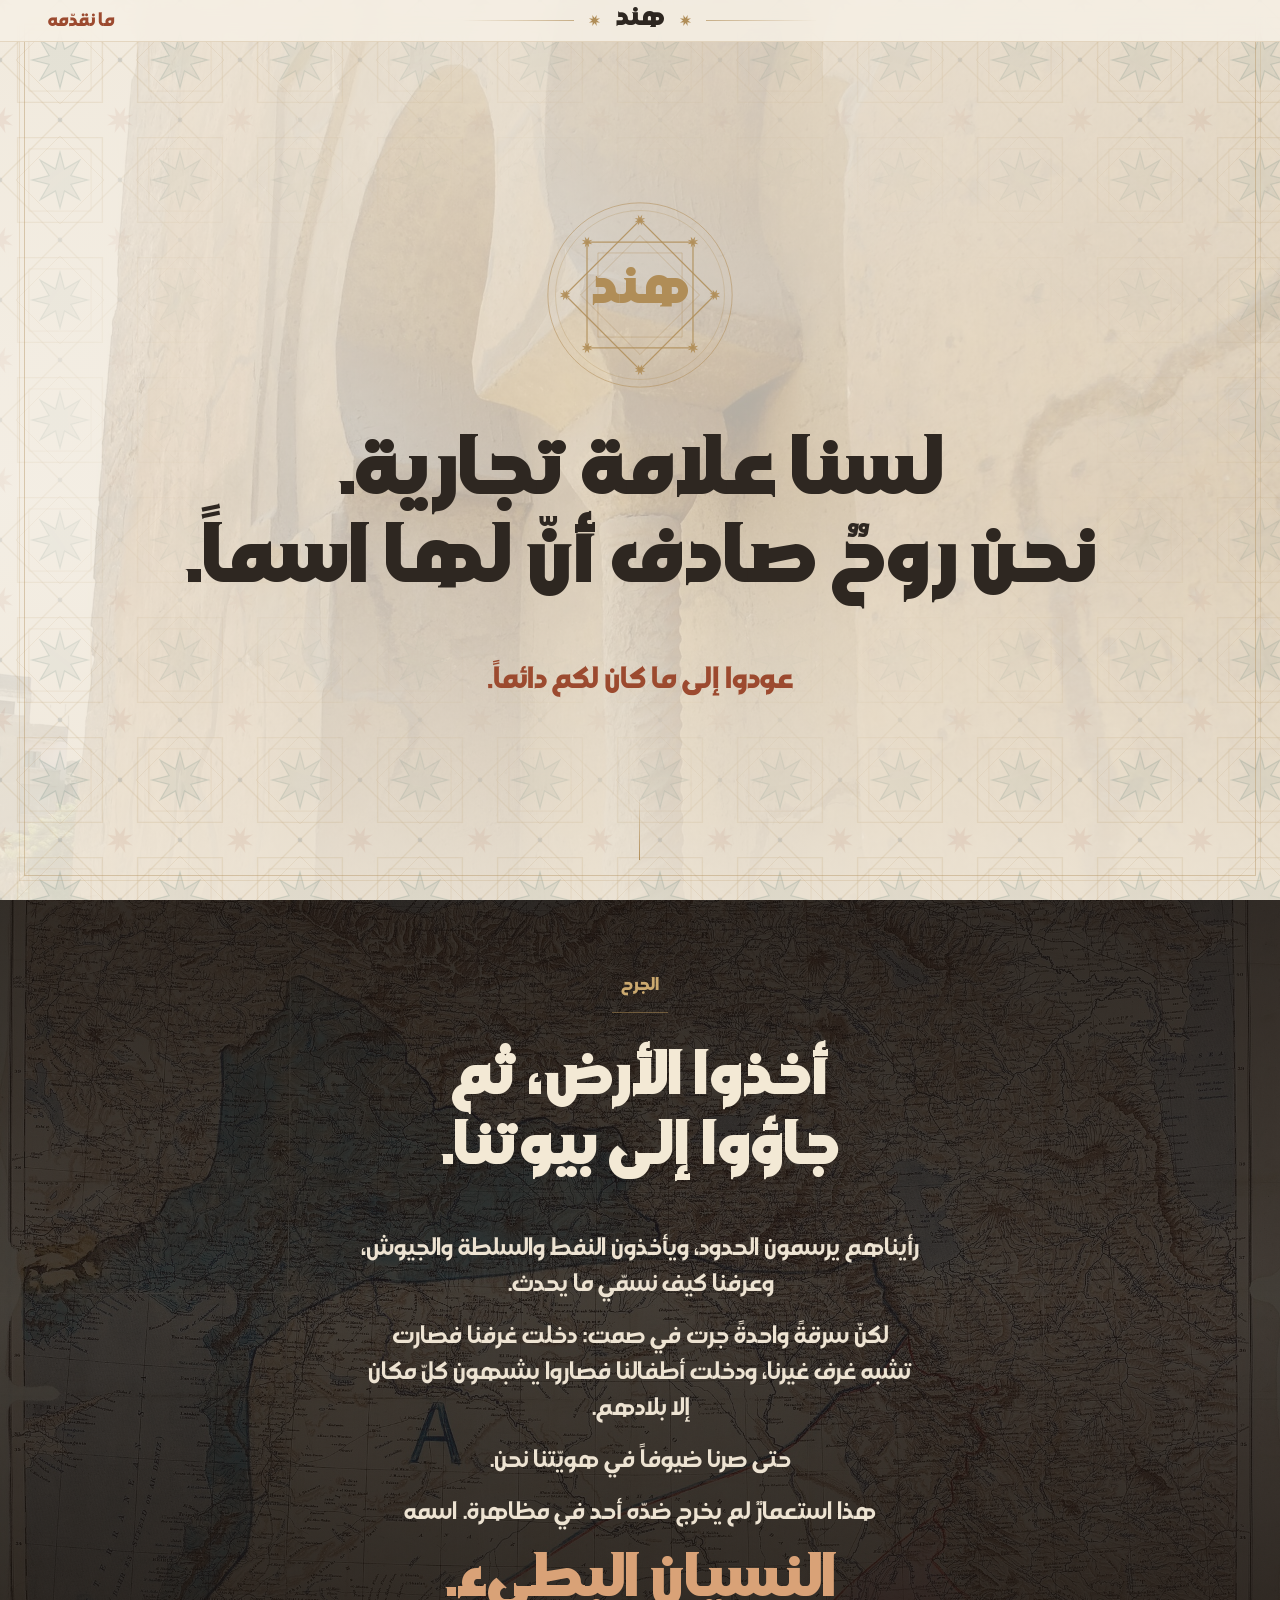
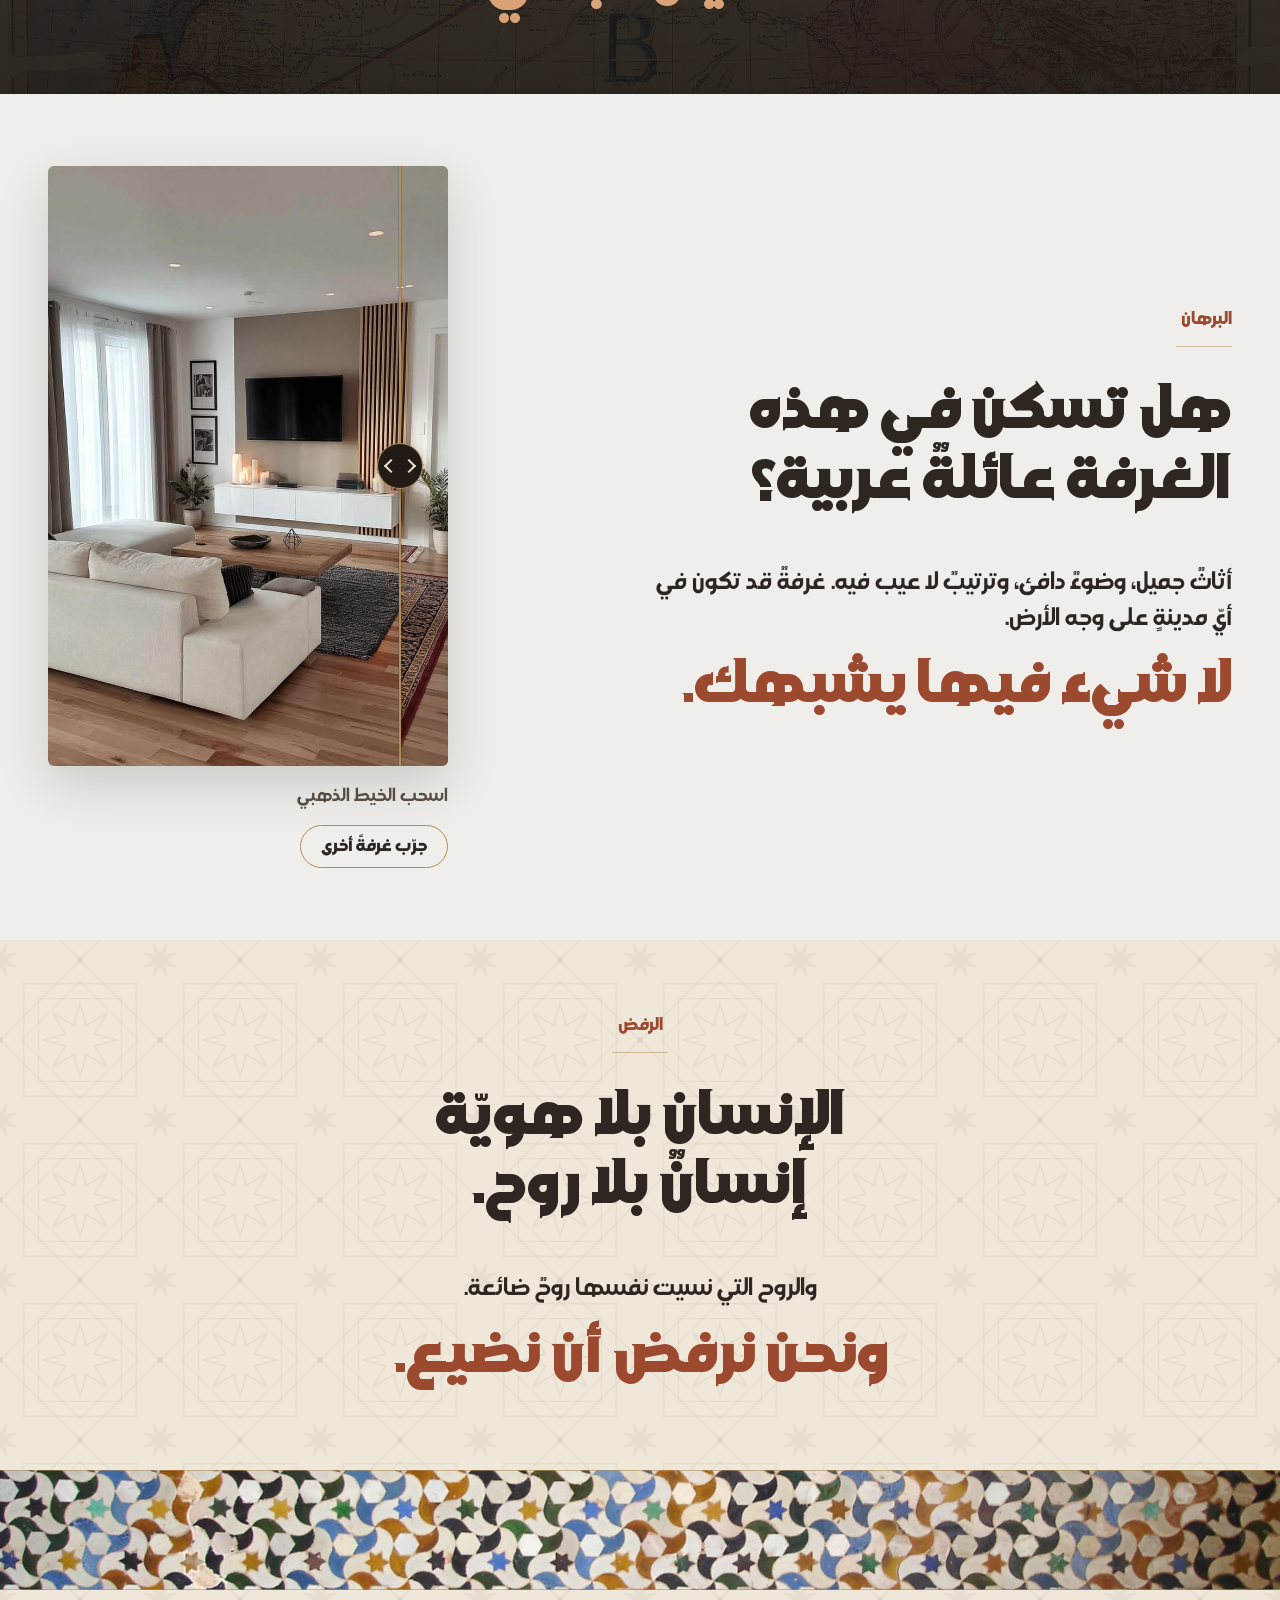
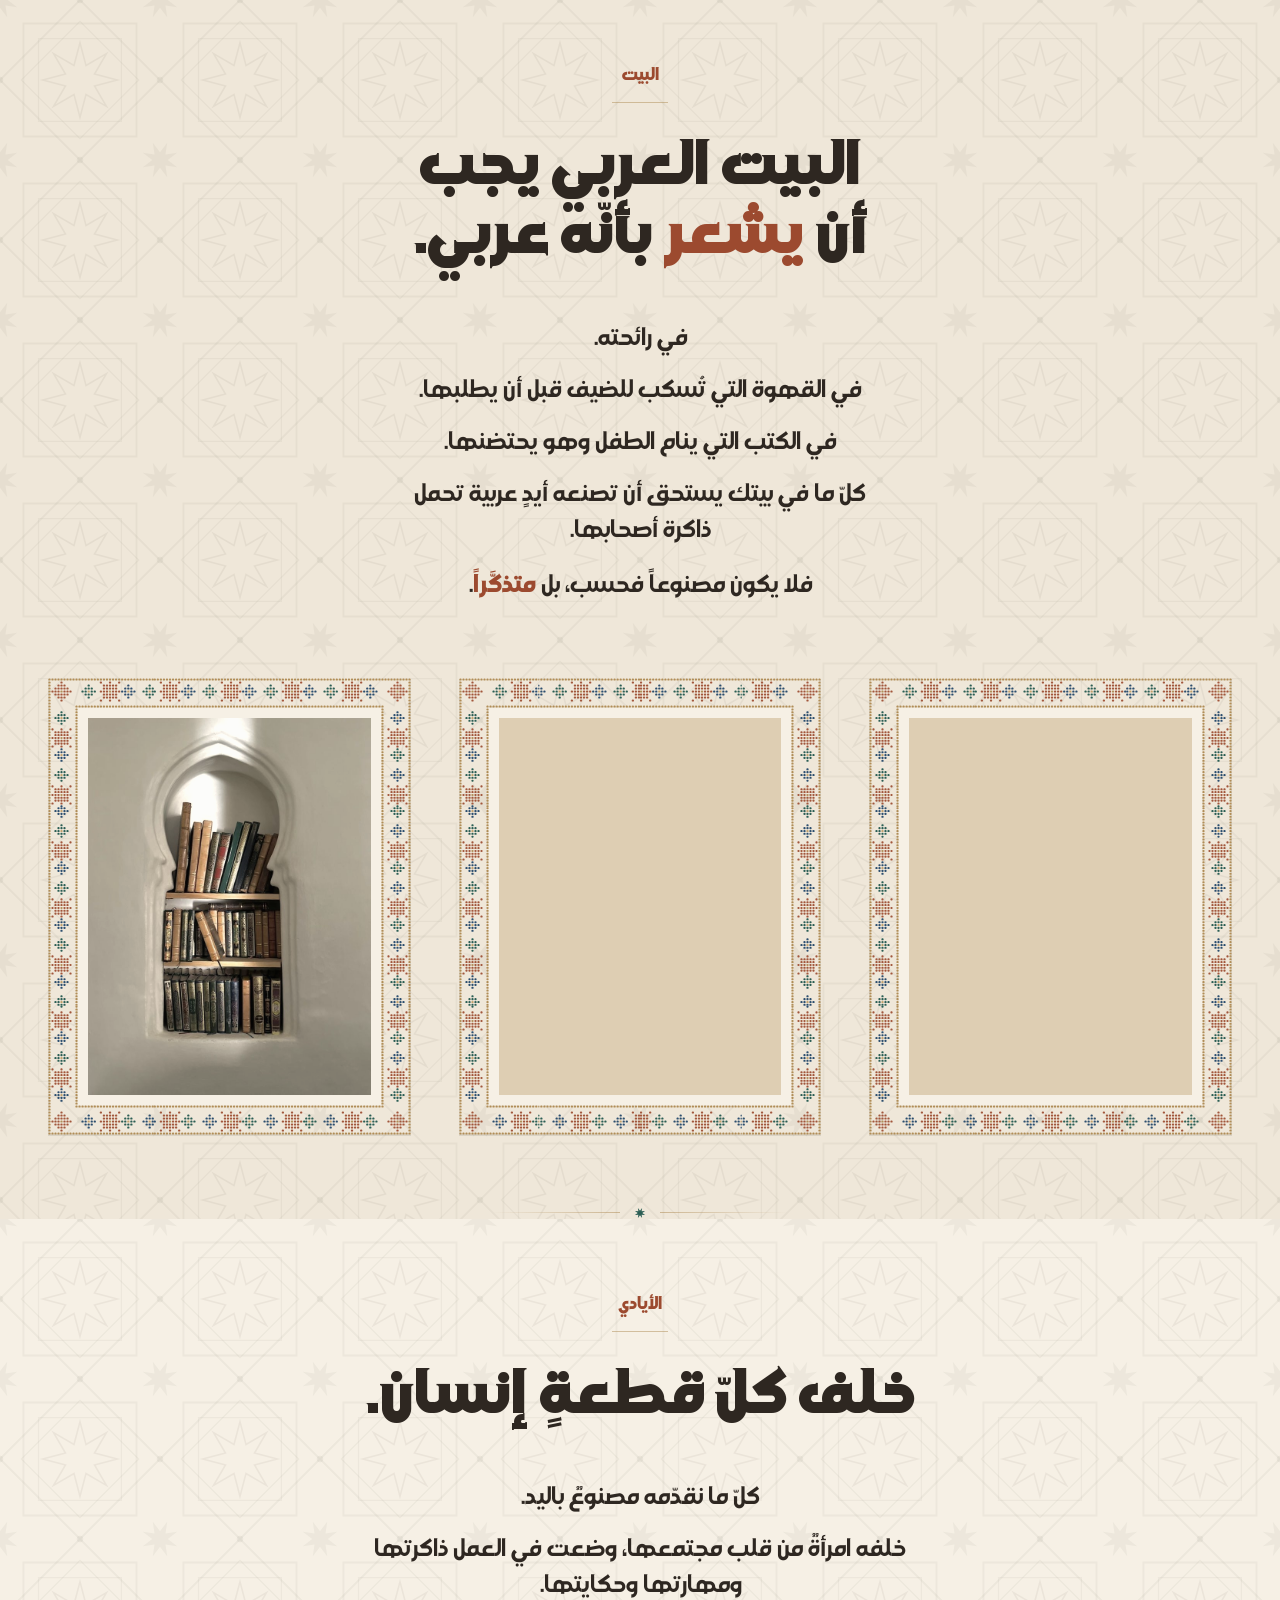
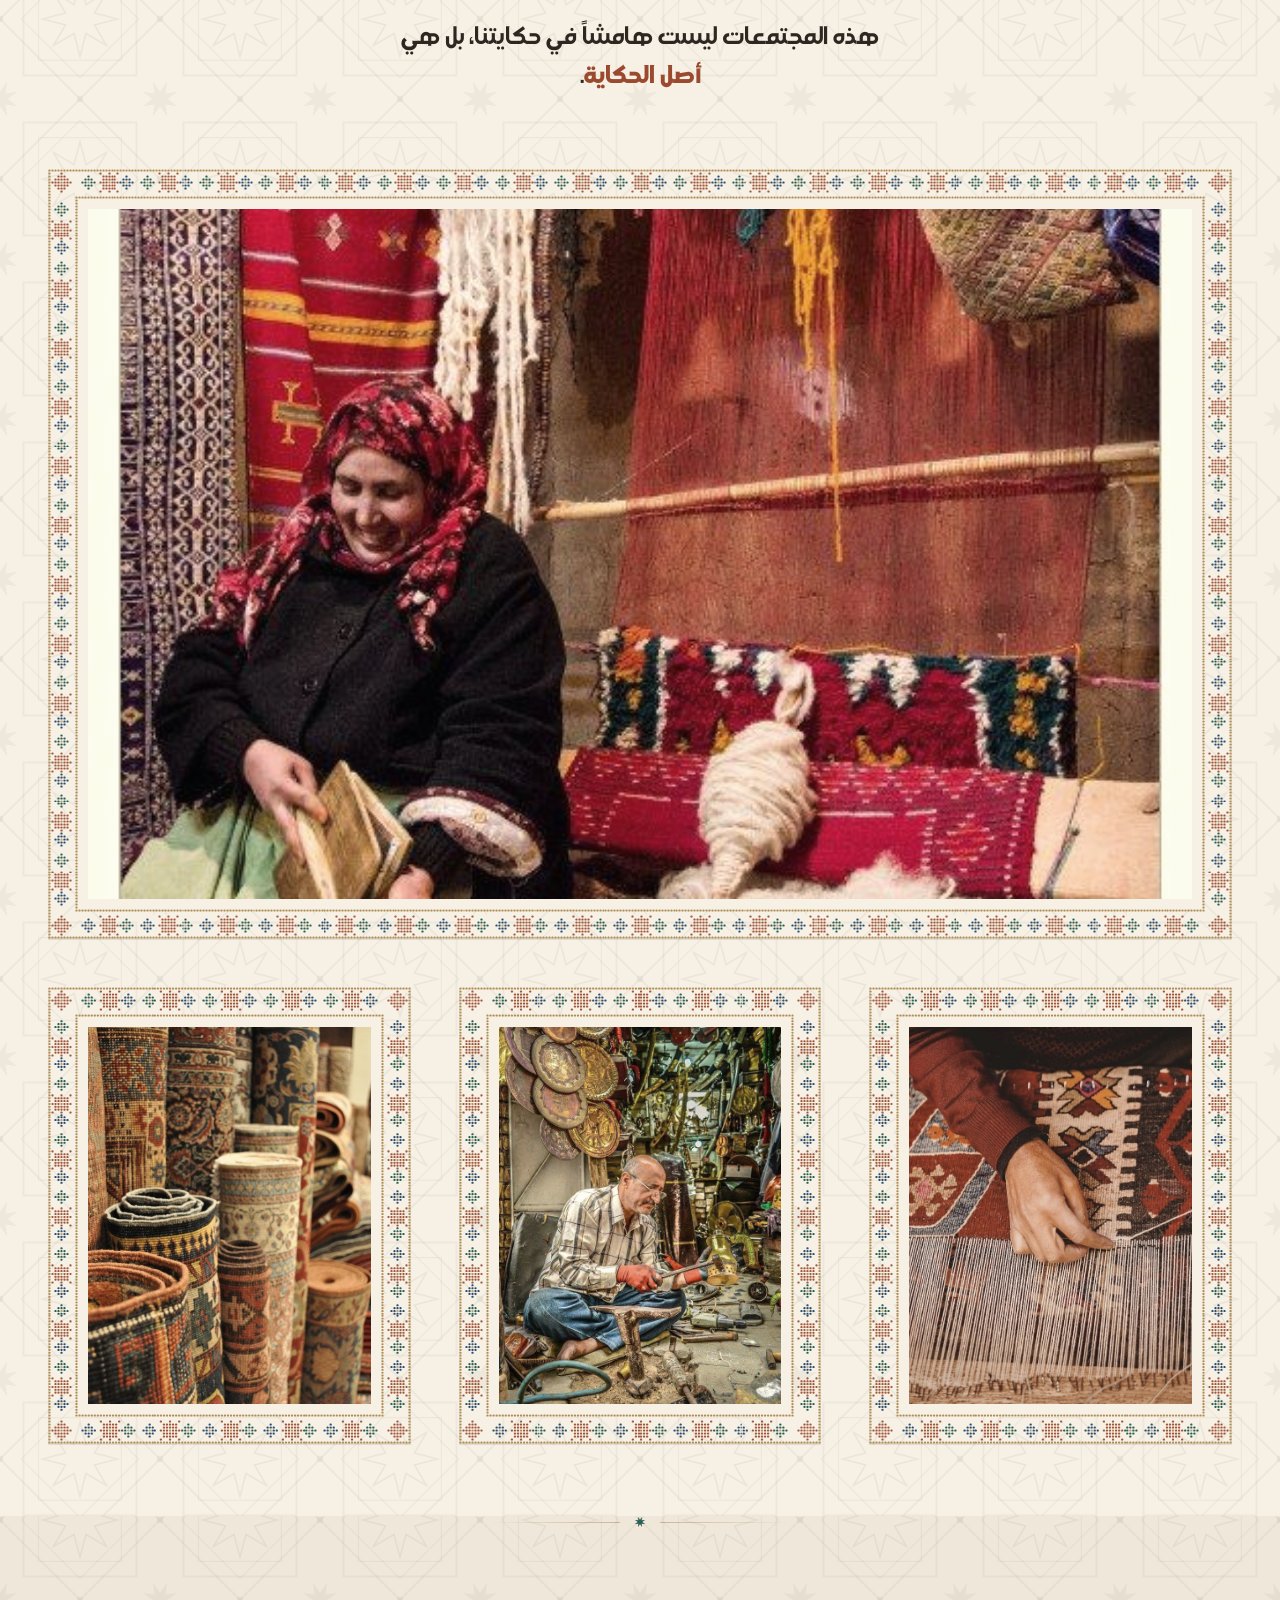
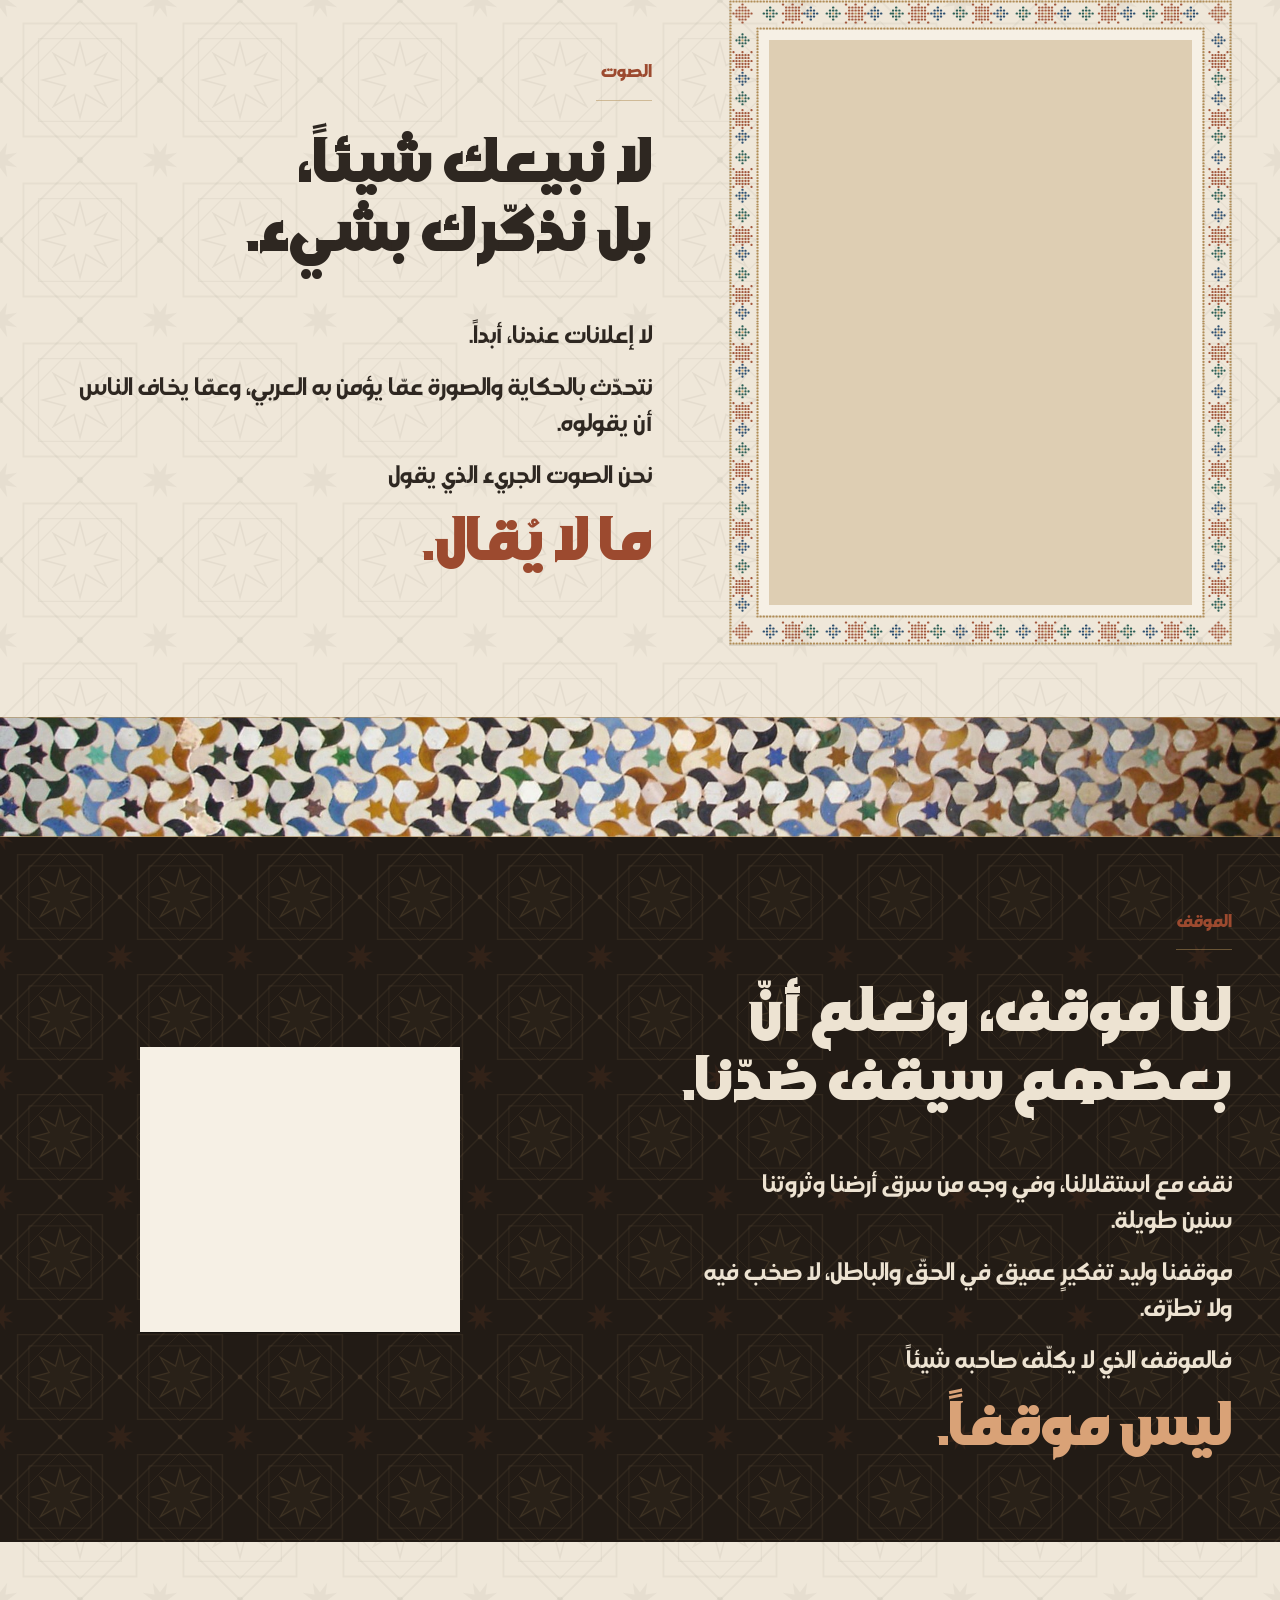
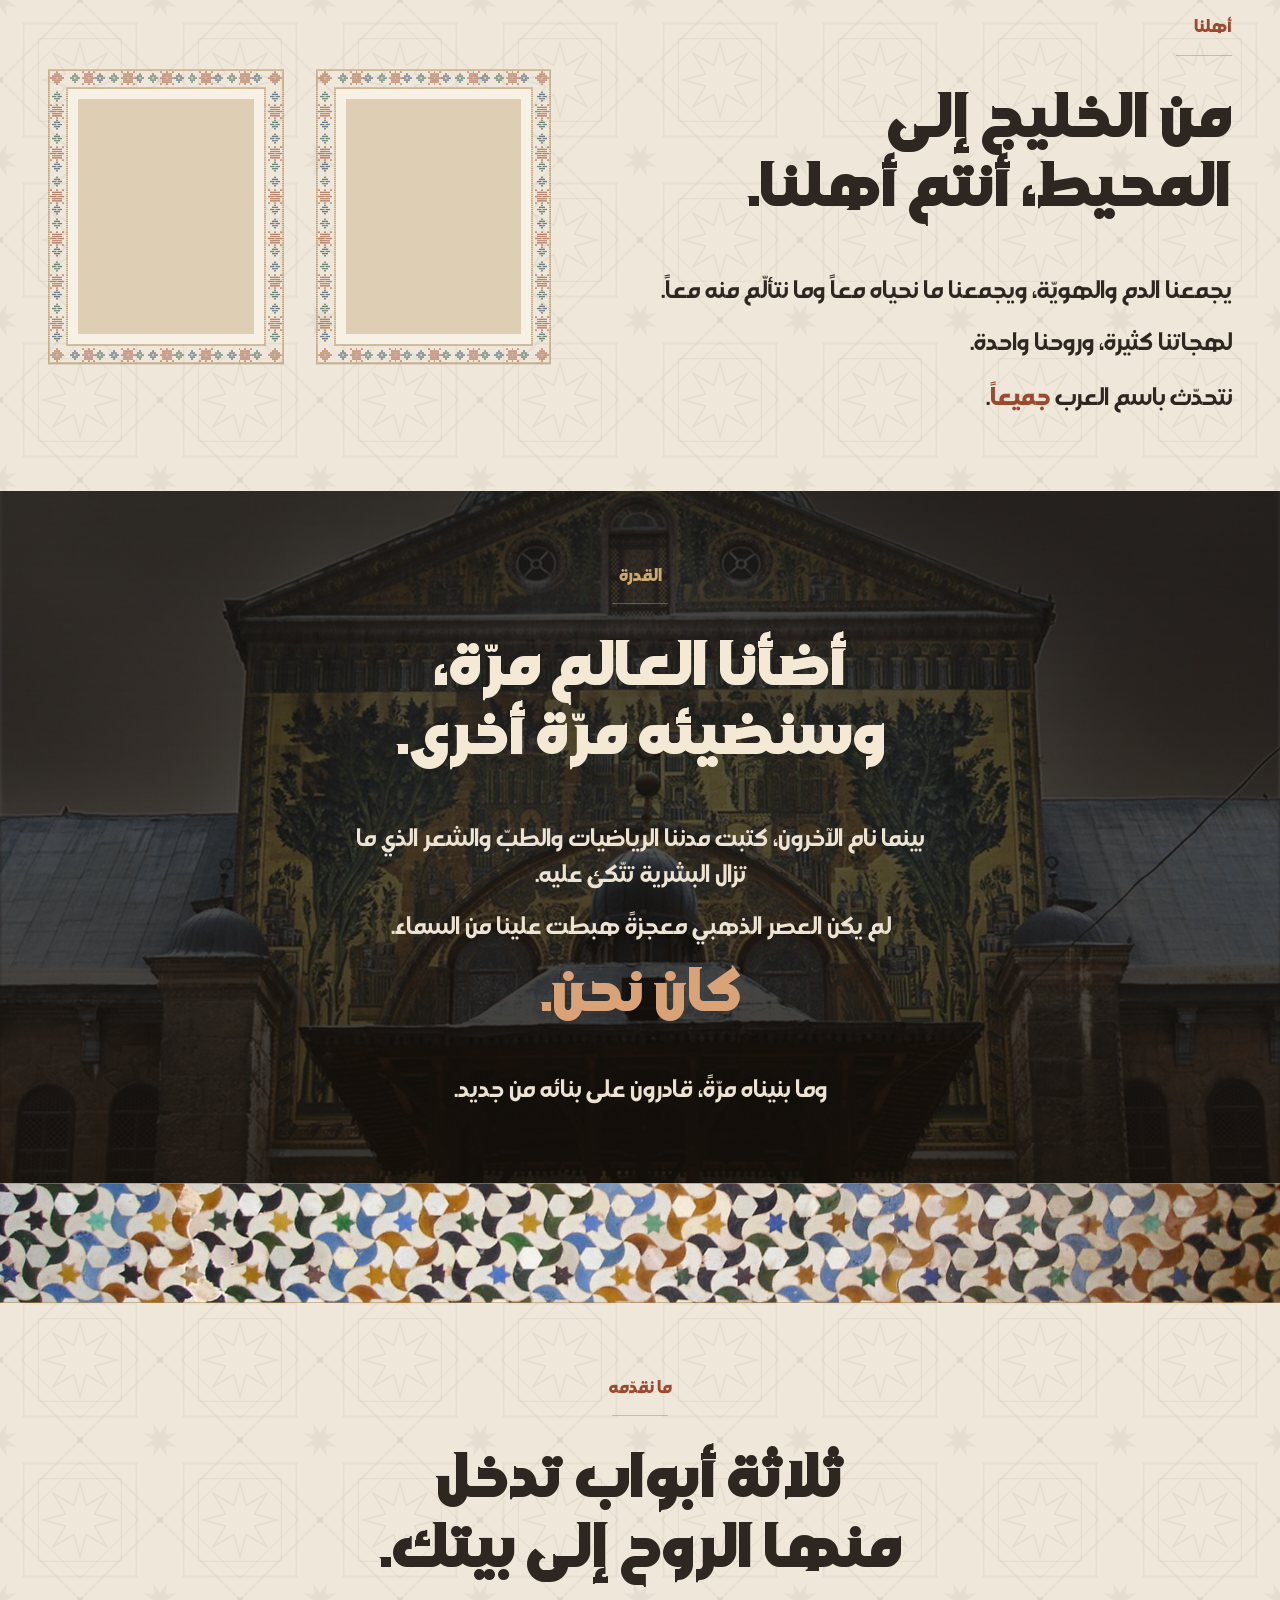
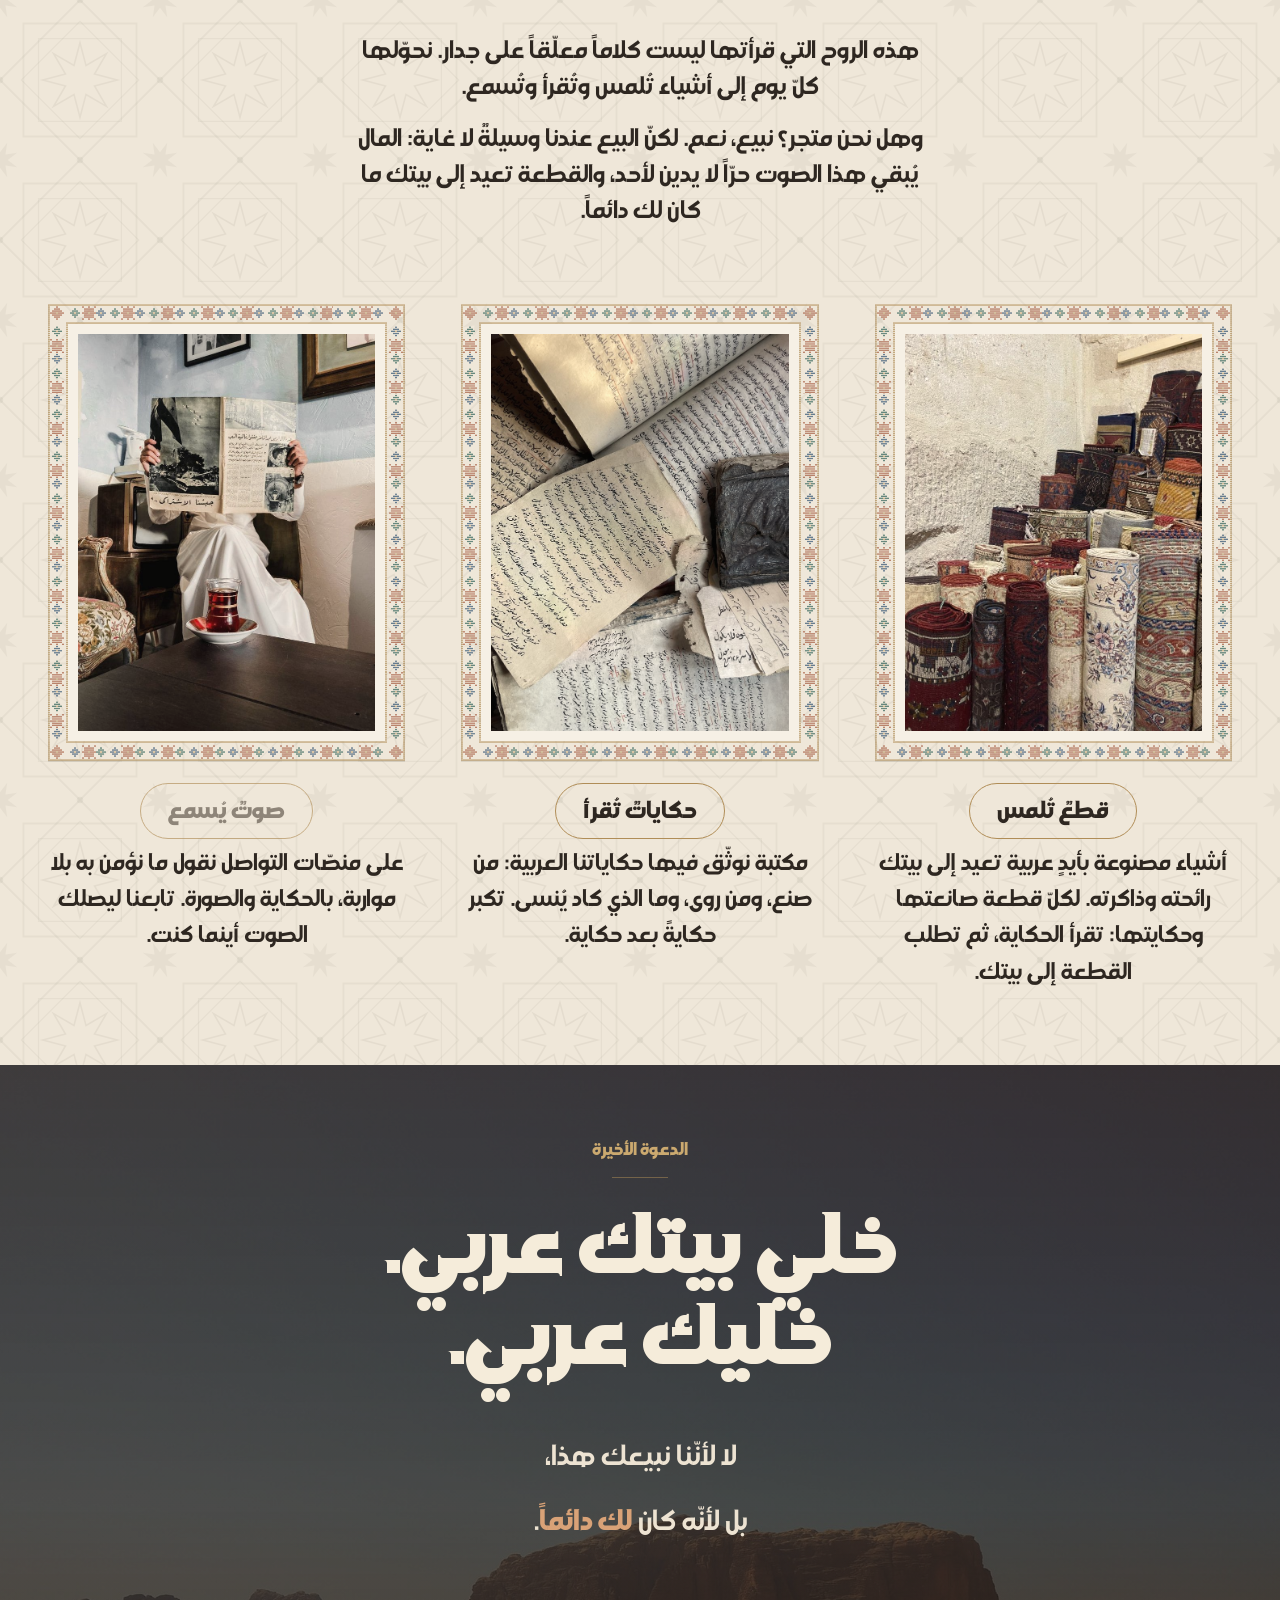
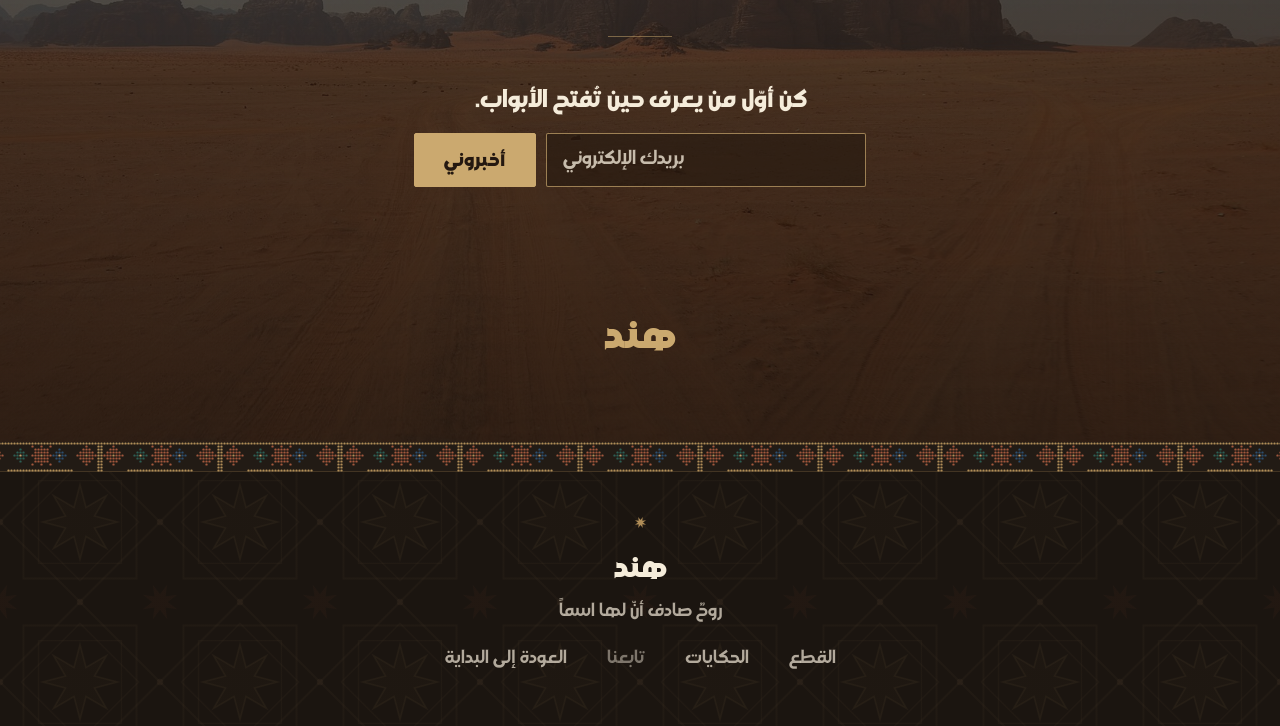
==== index.html @ de30acfc "Initial commit: Be Arabi homepage and assets" ====
<!doctype html>
<html lang="ar" dir="rtl">
<head>
<meta charset="utf-8">
<meta name="viewport" content="width=device-width, initial-scale=1">
<title>هند، روحٌ صادف أنّ لها اسماً. قطعٌ وحكايات تعيد بيتك عربياً</title>
<meta name="description" content="هند علامة عربية: قطع مصنوعة بأيدٍ عربية لكلّ قطعة صانعتها وحكايتها، مكتبة توثّق حكاياتنا، وصوت جريء على منصّات التواصل. لسنا علامة تجارية، نحن روحٌ صادف أنّ لها اسماً.">

<!-- ============ LAUNCH CHECKLIST (fill before going live) ============
     1. HIND_CONFIG in the script at the bottom: socialUrl, notifyEndpoint or contactEmail.
     2. og:image + twitter:image -> absolute https:// URLs on your domain.
     3. canonical link below -> your real domain.
     4. Confirm DG Tebian web license (abulbara91@gmail.com).
     ==================================================================== -->
<!-- TODO: set to the real domain -->
<link rel="canonical" href="">

<!-- Social sharing. NOTE: og:image and twitter:image must become absolute
     URLs (https://yourdomain/...) when the site is deployed. -->
<meta property="og:title" content="هند، روحٌ صادف أنّ لها اسماً">
<meta property="og:description" content="قطع مصنوعة بأيدٍ عربية، وحكايات موثّقة، وصوت جريء. لسنا علامة تجارية، نحن روحٌ صادف أنّ لها اسماً.">
<meta property="og:type" content="website">
<meta property="og:locale" content="ar">
<meta property="og:image" content="Images/site/og-image.png">
<meta name="twitter:card" content="summary_large_image">
<meta name="twitter:title" content="هند، روحٌ صادف أنّ لها اسماً">
<meta name="twitter:description" content="قطع مصنوعة بأيدٍ عربية، وحكايات موثّقة، وصوت جريء. لسنا علامة تجارية، نحن روحٌ صادف أنّ لها اسماً.">
<meta name="twitter:image" content="Images/site/og-image.png">

<link rel="icon" type="image/png" sizes="64x64" href="Images/site/favicon-64.png">
<link rel="icon" type="image/png" sizes="512x512" href="Images/site/icon-512.png">
<link rel="apple-touch-icon" href="Images/site/apple-touch-icon.png">
<meta name="theme-color" content="#EFE7D9">

<!-- Preload the two fonts the first paint needs (display + body).
     Injected only over http(s): CORS-mode font preloads always fail on file:// -->
<script>
if (location.protocol !== "file:") {
  ["black", "regular", "bold"].forEach(function (w) {
    var l = document.createElement("link");
    l.rel = "preload"; l.as = "font"; l.type = "font/woff2"; l.crossOrigin = "";
    l.href = "fonts/dg-tebian-" + w + ".woff2";
    document.head.appendChild(l);
  });
}
</script>
<style>
/* ============================================================
   هند — brand homepage, v2
   One font family (DG Tebian): Black = display, Bold = emphasis,
   Regular = body. Palette: sand / plaster / warm ink / clay /
   muted gold / night, plus teal and cobalt inside the star grid.
   Soul layer: a hand-built eight-fold khatam star lattice (SVG),
   in three colorways. Signature: mihrab-arch photo frames and
   real zellige frieze bands between the page's movements.
   ============================================================ */

/* ---------- Fonts (local files) ---------- */
@font-face {
  font-family: "DG Tebian";
  src: url("fonts/dg-tebian-regular.woff2") format("woff2"),
       url("DG%20Tebian/DG%20Tebian%20Regular.ttf") format("truetype");
  font-weight: 400;
  font-display: swap;
}
@font-face {
  font-family: "DG Tebian";
  src: url("fonts/dg-tebian-bold.woff2") format("woff2"),
       url("DG%20Tebian/DG%20Tebian%20Bold.ttf") format("truetype");
  font-weight: 700;
  font-display: swap;
}
@font-face {
  font-family: "DG Tebian";
  src: url("fonts/dg-tebian-black.woff2") format("woff2"),
       url("DG%20Tebian/DG%20Tebian%20Black.ttf") format("truetype");
  font-weight: 900;
  font-display: swap;
}

/* ---------- Tokens ---------- */
:root {
  --sand:    #EFE7D9;
  --plaster: #F6F0E5;
  --ink:     #2E2721;
  --ink-soft:#5A5045;
  --clay:    #9C4A2F;
  --clay-lift: #D9A277;   /* clay for dark grounds */
  --gold:    #B08D57;
  --night:   #221B15;
  --sand-on-night: #EDE3D2;

  --font: "DG Tebian", "Geeza Pro", "Baghdad", "Times New Roman", serif;

  --measure: 36rem;
  --field: 74rem;                 /* shared content-field width */
  --field-wide: 86rem;            /* the one wider gallery */
  --pad-x: clamp(1.25rem, 5vw, 3rem);
  --section-pad: clamp(3.5rem, 8vh, 5.5rem);

  /* tatreez photo-frame border, stitched from the reference embroidery */
  --tatreez: url("data:image/svg+xml,%3Csvg%20xmlns%3D%22http%3A%2F%2Fwww.w3.org%2F2000%2Fsvg%22%20width%3D%22120%22%20height%3D%22120%22%20viewBox%3D%220%200%20120%20120%22%3E%3Crect%20x%3D%220.40%22%20y%3D%220.40%22%20width%3D%222.20%22%20height%3D%222.20%22%20rx%3D%220.9%22%20fill%3D%22%23B08D57%22%2F%3E%3Crect%20x%3D%223.40%22%20y%3D%220.40%22%20width%3D%222.20%22%20height%3D%222.20%22%20rx%3D%220.9%22%20fill%3D%22%23B08D57%22%2F%3E%3Crect%20x%3D%226.40%22%20y%3D%220.40%22%20width%3D%222.20%22%20height%3D%222.20%22%20rx%3D%220.9%22%20fill%3D%22%23B08D57%22%2F%3E%3Crect%20x%3D%229.40%22%20y%3D%220.40%22%20width%3D%222.20%22%20height%3D%222.20%22%20rx%3D%220.9%22%20fill%3D%22%23B08D57%22%2F%3E%3Crect%20x%3D%2212.40%22%20y%3D%220.40%22%20width%3D%222.20%22%20height%3D%222.20%22%20rx%3D%220.9%22%20fill%3D%22%23B08D57%22%2F%3E%3Crect%20x%3D%2215.40%22%20y%3D%220.40%22%20width%3D%222.20%22%20height%3D%222.20%22%20rx%3D%220.9%22%20fill%3D%22%23B08D57%22%2F%3E%3Crect%20x%3D%2218.40%22%20y%3D%220.40%22%20width%3D%222.20%22%20height%3D%222.20%22%20rx%3D%220.9%22%20fill%3D%22%23B08D57%22%2F%3E%3Crect%20x%3D%2221.40%22%20y%3D%220.40%22%20width%3D%222.20%22%20height%3D%222.20%22%20rx%3D%220.9%22%20fill%3D%22%23B08D57%22%2F%3E%3Crect%20x%3D%2224.40%22%20y%3D%220.40%22%20width%3D%222.20%22%20height%3D%222.20%22%20rx%3D%220.9%22%20fill%3D%22%23B08D57%22%2F%3E%3Crect%20x%3D%2227.40%22%20y%3D%220.40%22%20width%3D%222.20%22%20height%3D%222.20%22%20rx%3D%220.9%22%20fill%3D%22%23B08D57%22%2F%3E%3Crect%20x%3D%2230.40%22%20y%3D%220.40%22%20width%3D%222.20%22%20height%3D%222.20%22%20rx%3D%220.9%22%20fill%3D%22%23B08D57%22%2F%3E%3Crect%20x%3D%2233.40%22%20y%3D%220.40%22%20width%3D%222.20%22%20height%3D%222.20%22%20rx%3D%220.9%22%20fill%3D%22%23B08D57%22%2F%3E%3Crect%20x%3D%2236.40%22%20y%3D%220.40%22%20width%3D%222.20%22%20height%3D%222.20%22%20rx%3D%220.9%22%20fill%3D%22%23B08D57%22%2F%3E%3Crect%20x%3D%2239.40%22%20y%3D%220.40%22%20width%3D%222.20%22%20height%3D%222.20%22%20rx%3D%220.9%22%20fill%3D%22%23B08D57%22%2F%3E%3Crect%20x%3D%2242.40%22%20y%3D%220.40%22%20width%3D%222.20%22%20height%3D%222.20%22%20rx%3D%220.9%22%20fill%3D%22%23B08D57%22%2F%3E%3Crect%20x%3D%2245.40%22%20y%3D%220.40%22%20width%3D%222.20%22%20height%3D%222.20%22%20rx%3D%220.9%22%20fill%3D%22%23B08D57%22%2F%3E%3Crect%20x%3D%2248.40%22%20y%3D%220.40%22%20width%3D%222.20%22%20height%3D%222.20%22%20rx%3D%220.9%22%20fill%3D%22%23B08D57%22%2F%3E%3Crect%20x%3D%2251.40%22%20y%3D%220.40%22%20width%3D%222.20%22%20height%3D%222.20%22%20rx%3D%220.9%22%20fill%3D%22%23B08D57%22%2F%3E%3Crect%20x%3D%2254.40%22%20y%3D%220.40%22%20width%3D%222.20%22%20height%3D%222.20%22%20rx%3D%220.9%22%20fill%3D%22%23B08D57%22%2F%3E%3Crect%20x%3D%2257.40%22%20y%3D%220.40%22%20width%3D%222.20%22%20height%3D%222.20%22%20rx%3D%220.9%22%20fill%3D%22%23B08D57%22%2F%3E%3Crect%20x%3D%2260.40%22%20y%3D%220.40%22%20width%3D%222.20%22%20height%3D%222.20%22%20rx%3D%220.9%22%20fill%3D%22%23B08D57%22%2F%3E%3Crect%20x%3D%2263.40%22%20y%3D%220.40%22%20width%3D%222.20%22%20height%3D%222.20%22%20rx%3D%220.9%22%20fill%3D%22%23B08D57%22%2F%3E%3Crect%20x%3D%2266.40%22%20y%3D%220.40%22%20width%3D%222.20%22%20height%3D%222.20%22%20rx%3D%220.9%22%20fill%3D%22%23B08D57%22%2F%3E%3Crect%20x%3D%2269.40%22%20y%3D%220.40%22%20width%3D%222.20%22%20height%3D%222.20%22%20rx%3D%220.9%22%20fill%3D%22%23B08D57%22%2F%3E%3Crect%20x%3D%2272.40%22%20y%3D%220.40%22%20width%3D%222.20%22%20height%3D%222.20%22%20rx%3D%220.9%22%20fill%3D%22%23B08D57%22%2F%3E%3Crect%20x%3D%2275.40%22%20y%3D%220.40%22%20width%3D%222.20%22%20height%3D%222.20%22%20rx%3D%220.9%22%20fill%3D%22%23B08D57%22%2F%3E%3Crect%20x%3D%2278.40%22%20y%3D%220.40%22%20width%3D%222.20%22%20height%3D%222.20%22%20rx%3D%220.9%22%20fill%3D%22%23B08D57%22%2F%3E%3Crect%20x%3D%2281.40%22%20y%3D%220.40%22%20width%3D%222.20%22%20height%3D%222.20%22%20rx%3D%220.9%22%20fill%3D%22%23B08D57%22%2F%3E%3Crect%20x%3D%2284.40%22%20y%3D%220.40%22%20width%3D%222.20%22%20height%3D%222.20%22%20rx%3D%220.9%22%20fill%3D%22%23B08D57%22%2F%3E%3Crect%20x%3D%2287.40%22%20y%3D%220.40%22%20width%3D%222.20%22%20height%3D%222.20%22%20rx%3D%220.9%22%20fill%3D%22%23B08D57%22%2F%3E%3Crect%20x%3D%2290.40%22%20y%3D%220.40%22%20width%3D%222.20%22%20height%3D%222.20%22%20rx%3D%220.9%22%20fill%3D%22%23B08D57%22%2F%3E%3Crect%20x%3D%2293.40%22%20y%3D%220.40%22%20width%3D%222.20%22%20height%3D%222.20%22%20rx%3D%220.9%22%20fill%3D%22%23B08D57%22%2F%3E%3Crect%20x%3D%2296.40%22%20y%3D%220.40%22%20width%3D%222.20%22%20height%3D%222.20%22%20rx%3D%220.9%22%20fill%3D%22%23B08D57%22%2F%3E%3Crect%20x%3D%2299.40%22%20y%3D%220.40%22%20width%3D%222.20%22%20height%3D%222.20%22%20rx%3D%220.9%22%20fill%3D%22%23B08D57%22%2F%3E%3Crect%20x%3D%22102.40%22%20y%3D%220.40%22%20width%3D%222.20%22%20height%3D%222.20%22%20rx%3D%220.9%22%20fill%3D%22%23B08D57%22%2F%3E%3Crect%20x%3D%22105.40%22%20y%3D%220.40%22%20width%3D%222.20%22%20height%3D%222.20%22%20rx%3D%220.9%22%20fill%3D%22%23B08D57%22%2F%3E%3Crect%20x%3D%22108.40%22%20y%3D%220.40%22%20width%3D%222.20%22%20height%3D%222.20%22%20rx%3D%220.9%22%20fill%3D%22%23B08D57%22%2F%3E%3Crect%20x%3D%22111.40%22%20y%3D%220.40%22%20width%3D%222.20%22%20height%3D%222.20%22%20rx%3D%220.9%22%20fill%3D%22%23B08D57%22%2F%3E%3Crect%20x%3D%22114.40%22%20y%3D%220.40%22%20width%3D%222.20%22%20height%3D%222.20%22%20rx%3D%220.9%22%20fill%3D%22%23B08D57%22%2F%3E%3Crect%20x%3D%22117.40%22%20y%3D%220.40%22%20width%3D%222.20%22%20height%3D%222.20%22%20rx%3D%220.9%22%20fill%3D%22%23B08D57%22%2F%3E%3Crect%20x%3D%220.40%22%20y%3D%223.40%22%20width%3D%222.20%22%20height%3D%222.20%22%20rx%3D%220.9%22%20fill%3D%22%23B08D57%22%2F%3E%3Crect%20x%3D%2212.40%22%20y%3D%223.40%22%20width%3D%222.20%22%20height%3D%222.20%22%20rx%3D%220.9%22%20fill%3D%22%23A2573C%22%2F%3E%3Crect%20x%3D%2251.40%22%20y%3D%223.40%22%20width%3D%222.20%22%20height%3D%222.20%22%20rx%3D%220.9%22%20fill%3D%22%23A2573C%22%2F%3E%3Crect%20x%3D%2260.40%22%20y%3D%223.40%22%20width%3D%222.20%22%20height%3D%222.20%22%20rx%3D%220.9%22%20fill%3D%22%23A2573C%22%2F%3E%3Crect%20x%3D%2269.40%22%20y%3D%223.40%22%20width%3D%222.20%22%20height%3D%222.20%22%20rx%3D%220.9%22%20fill%3D%22%23A2573C%22%2F%3E%3Crect%20x%3D%22105.40%22%20y%3D%223.40%22%20width%3D%222.20%22%20height%3D%222.20%22%20rx%3D%220.9%22%20fill%3D%22%23A2573C%22%2F%3E%3Crect%20x%3D%22117.40%22%20y%3D%223.40%22%20width%3D%222.20%22%20height%3D%222.20%22%20rx%3D%220.9%22%20fill%3D%22%23B08D57%22%2F%3E%3Crect%20x%3D%220.40%22%20y%3D%226.40%22%20width%3D%222.20%22%20height%3D%222.20%22%20rx%3D%220.9%22%20fill%3D%22%23B08D57%22%2F%3E%3Crect%20x%3D%229.40%22%20y%3D%226.40%22%20width%3D%222.20%22%20height%3D%222.20%22%20rx%3D%220.9%22%20fill%3D%22%23A2573C%22%2F%3E%3Crect%20x%3D%2212.40%22%20y%3D%226.40%22%20width%3D%222.20%22%20height%3D%222.20%22%20rx%3D%220.9%22%20fill%3D%22%23A2573C%22%2F%3E%3Crect%20x%3D%2215.40%22%20y%3D%226.40%22%20width%3D%222.20%22%20height%3D%222.20%22%20rx%3D%220.9%22%20fill%3D%22%23A2573C%22%2F%3E%3Crect%20x%3D%2239.40%22%20y%3D%226.40%22%20width%3D%222.20%22%20height%3D%222.20%22%20rx%3D%220.9%22%20fill%3D%22%232B5E54%22%2F%3E%3Crect%20x%3D%2254.40%22%20y%3D%226.40%22%20width%3D%222.20%22%20height%3D%222.20%22%20rx%3D%220.9%22%20fill%3D%22%23A2573C%22%2F%3E%3Crect%20x%3D%2257.40%22%20y%3D%226.40%22%20width%3D%222.20%22%20height%3D%222.20%22%20rx%3D%220.9%22%20fill%3D%22%23A2573C%22%2F%3E%3Crect%20x%3D%2260.40%22%20y%3D%226.40%22%20width%3D%222.20%22%20height%3D%222.20%22%20rx%3D%220.9%22%20fill%3D%22%23A2573C%22%2F%3E%3Crect%20x%3D%2263.40%22%20y%3D%226.40%22%20width%3D%222.20%22%20height%3D%222.20%22%20rx%3D%220.9%22%20fill%3D%22%23A2573C%22%2F%3E%3Crect%20x%3D%2266.40%22%20y%3D%226.40%22%20width%3D%222.20%22%20height%3D%222.20%22%20rx%3D%220.9%22%20fill%3D%22%23A2573C%22%2F%3E%3Crect%20x%3D%2278.40%22%20y%3D%226.40%22%20width%3D%222.20%22%20height%3D%222.20%22%20rx%3D%220.9%22%20fill%3D%22%232C4E6E%22%2F%3E%3Crect%20x%3D%22102.40%22%20y%3D%226.40%22%20width%3D%222.20%22%20height%3D%222.20%22%20rx%3D%220.9%22%20fill%3D%22%23A2573C%22%2F%3E%3Crect%20x%3D%22105.40%22%20y%3D%226.40%22%20width%3D%222.20%22%20height%3D%222.20%22%20rx%3D%220.9%22%20fill%3D%22%23A2573C%22%2F%3E%3Crect%20x%3D%22108.40%22%20y%3D%226.40%22%20width%3D%222.20%22%20height%3D%222.20%22%20rx%3D%220.9%22%20fill%3D%22%23A2573C%22%2F%3E%3Crect%20x%3D%22117.40%22%20y%3D%226.40%22%20width%3D%222.20%22%20height%3D%222.20%22%20rx%3D%220.9%22%20fill%3D%22%23B08D57%22%2F%3E%3Crect%20x%3D%220.40%22%20y%3D%229.40%22%20width%3D%222.20%22%20height%3D%222.20%22%20rx%3D%220.9%22%20fill%3D%22%23B08D57%22%2F%3E%3Crect%20x%3D%226.40%22%20y%3D%229.40%22%20width%3D%222.20%22%20height%3D%222.20%22%20rx%3D%220.9%22%20fill%3D%22%23A2573C%22%2F%3E%3Crect%20x%3D%229.40%22%20y%3D%229.40%22%20width%3D%222.20%22%20height%3D%222.20%22%20rx%3D%220.9%22%20fill%3D%22%23A2573C%22%2F%3E%3Crect%20x%3D%2212.40%22%20y%3D%229.40%22%20width%3D%222.20%22%20height%3D%222.20%22%20rx%3D%220.9%22%20fill%3D%22%23A2573C%22%2F%3E%3Crect%20x%3D%2215.40%22%20y%3D%229.40%22%20width%3D%222.20%22%20height%3D%222.20%22%20rx%3D%220.9%22%20fill%3D%22%23A2573C%22%2F%3E%3Crect%20x%3D%2218.40%22%20y%3D%229.40%22%20width%3D%222.20%22%20height%3D%222.20%22%20rx%3D%220.9%22%20fill%3D%22%23A2573C%22%2F%3E%3Crect%20x%3D%2236.40%22%20y%3D%229.40%22%20width%3D%222.20%22%20height%3D%222.20%22%20rx%3D%220.9%22%20fill%3D%22%232B5E54%22%2F%3E%3Crect%20x%3D%2239.40%22%20y%3D%229.40%22%20width%3D%222.20%22%20height%3D%222.20%22%20rx%3D%220.9%22%20fill%3D%22%232B5E54%22%2F%3E%3Crect%20x%3D%2242.40%22%20y%3D%229.40%22%20width%3D%222.20%22%20height%3D%222.20%22%20rx%3D%220.9%22%20fill%3D%22%232B5E54%22%2F%3E%3Crect%20x%3D%2254.40%22%20y%3D%229.40%22%20width%3D%222.20%22%20height%3D%222.20%22%20rx%3D%220.9%22%20fill%3D%22%23A2573C%22%2F%3E%3Crect%20x%3D%2257.40%22%20y%3D%229.40%22%20width%3D%222.20%22%20height%3D%222.20%22%20rx%3D%220.9%22%20fill%3D%22%23A2573C%22%2F%3E%3Crect%20x%3D%2260.40%22%20y%3D%229.40%22%20width%3D%222.20%22%20height%3D%222.20%22%20rx%3D%220.9%22%20fill%3D%22%23A2573C%22%2F%3E%3Crect%20x%3D%2263.40%22%20y%3D%229.40%22%20width%3D%222.20%22%20height%3D%222.20%22%20rx%3D%220.9%22%20fill%3D%22%23A2573C%22%2F%3E%3Crect%20x%3D%2266.40%22%20y%3D%229.40%22%20width%3D%222.20%22%20height%3D%222.20%22%20rx%3D%220.9%22%20fill%3D%22%23A2573C%22%2F%3E%3Crect%20x%3D%2275.40%22%20y%3D%229.40%22%20width%3D%222.20%22%20height%3D%222.20%22%20rx%3D%220.9%22%20fill%3D%22%232C4E6E%22%2F%3E%3Crect%20x%3D%2278.40%22%20y%3D%229.40%22%20width%3D%222.20%22%20height%3D%222.20%22%20rx%3D%220.9%22%20fill%3D%22%232C4E6E%22%2F%3E%3Crect%20x%3D%2281.40%22%20y%3D%229.40%22%20width%3D%222.20%22%20height%3D%222.20%22%20rx%3D%220.9%22%20fill%3D%22%232C4E6E%22%2F%3E%3Crect%20x%3D%2299.40%22%20y%3D%229.40%22%20width%3D%222.20%22%20height%3D%222.20%22%20rx%3D%220.9%22%20fill%3D%22%23A2573C%22%2F%3E%3Crect%20x%3D%22102.40%22%20y%3D%229.40%22%20width%3D%222.20%22%20height%3D%222.20%22%20rx%3D%220.9%22%20fill%3D%22%23A2573C%22%2F%3E%3Crect%20x%3D%22105.40%22%20y%3D%229.40%22%20width%3D%222.20%22%20height%3D%222.20%22%20rx%3D%220.9%22%20fill%3D%22%23A2573C%22%2F%3E%3Crect%20x%3D%22108.40%22%20y%3D%229.40%22%20width%3D%222.20%22%20height%3D%222.20%22%20rx%3D%220.9%22%20fill%3D%22%23A2573C%22%2F%3E%3Crect%20x%3D%22111.40%22%20y%3D%229.40%22%20width%3D%222.20%22%20height%3D%222.20%22%20rx%3D%220.9%22%20fill%3D%22%23A2573C%22%2F%3E%3Crect%20x%3D%22117.40%22%20y%3D%229.40%22%20width%3D%222.20%22%20height%3D%222.20%22%20rx%3D%220.9%22%20fill%3D%22%23B08D57%22%2F%3E%3Crect%20x%3D%220.40%22%20y%3D%2212.40%22%20width%3D%222.20%22%20height%3D%222.20%22%20rx%3D%220.9%22%20fill%3D%22%23B08D57%22%2F%3E%3Crect%20x%3D%223.40%22%20y%3D%2212.40%22%20width%3D%222.20%22%20height%3D%222.20%22%20rx%3D%220.9%22%20fill%3D%22%23A2573C%22%2F%3E%3Crect%20x%3D%226.40%22%20y%3D%2212.40%22%20width%3D%222.20%22%20height%3D%222.20%22%20rx%3D%220.9%22%20fill%3D%22%23A2573C%22%2F%3E%3Crect%20x%3D%229.40%22%20y%3D%2212.40%22%20width%3D%222.20%22%20height%3D%222.20%22%20rx%3D%220.9%22%20fill%3D%22%23A2573C%22%2F%3E%3Crect%20x%3D%2212.40%22%20y%3D%2212.40%22%20width%3D%222.20%22%20height%3D%222.20%22%20rx%3D%220.9%22%20fill%3D%22%23B08D57%22%2F%3E%3Crect%20x%3D%2215.40%22%20y%3D%2212.40%22%20width%3D%222.20%22%20height%3D%222.20%22%20rx%3D%220.9%22%20fill%3D%22%23A2573C%22%2F%3E%3Crect%20x%3D%2218.40%22%20y%3D%2212.40%22%20width%3D%222.20%22%20height%3D%222.20%22%20rx%3D%220.9%22%20fill%3D%22%23A2573C%22%2F%3E%3Crect%20x%3D%2221.40%22%20y%3D%2212.40%22%20width%3D%222.20%22%20height%3D%222.20%22%20rx%3D%220.9%22%20fill%3D%22%23A2573C%22%2F%3E%3Crect%20x%3D%2233.40%22%20y%3D%2212.40%22%20width%3D%222.20%22%20height%3D%222.20%22%20rx%3D%220.9%22%20fill%3D%22%232B5E54%22%2F%3E%3Crect%20x%3D%2236.40%22%20y%3D%2212.40%22%20width%3D%222.20%22%20height%3D%222.20%22%20rx%3D%220.9%22%20fill%3D%22%232B5E54%22%2F%3E%3Crect%20x%3D%2239.40%22%20y%3D%2212.40%22%20width%3D%222.20%22%20height%3D%222.20%22%20rx%3D%220.9%22%20fill%3D%22%23C2A06B%22%2F%3E%3Crect%20x%3D%2242.40%22%20y%3D%2212.40%22%20width%3D%222.20%22%20height%3D%222.20%22%20rx%3D%220.9%22%20fill%3D%22%232B5E54%22%2F%3E%3Crect%20x%3D%2245.40%22%20y%3D%2212.40%22%20width%3D%222.20%22%20height%3D%222.20%22%20rx%3D%220.9%22%20fill%3D%22%232B5E54%22%2F%3E%3Crect%20x%3D%2251.40%22%20y%3D%2212.40%22%20width%3D%222.20%22%20height%3D%222.20%22%20rx%3D%220.9%22%20fill%3D%22%23A2573C%22%2F%3E%3Crect%20x%3D%2254.40%22%20y%3D%2212.40%22%20width%3D%222.20%22%20height%3D%222.20%22%20rx%3D%220.9%22%20fill%3D%22%23A2573C%22%2F%3E%3Crect%20x%3D%2257.40%22%20y%3D%2212.40%22%20width%3D%222.20%22%20height%3D%222.20%22%20rx%3D%220.9%22%20fill%3D%22%23A2573C%22%2F%3E%3Crect%20x%3D%2260.40%22%20y%3D%2212.40%22%20width%3D%222.20%22%20height%3D%222.20%22%20rx%3D%220.9%22%20fill%3D%22%23B08D57%22%2F%3E%3Crect%20x%3D%2263.40%22%20y%3D%2212.40%22%20width%3D%222.20%22%20height%3D%222.20%22%20rx%3D%220.9%22%20fill%3D%22%23A2573C%22%2F%3E%3Crect%20x%3D%2266.40%22%20y%3D%2212.40%22%20width%3D%222.20%22%20height%3D%222.20%22%20rx%3D%220.9%22%20fill%3D%22%23A2573C%22%2F%3E%3Crect%20x%3D%2269.40%22%20y%3D%2212.40%22%20width%3D%222.20%22%20height%3D%222.20%22%20rx%3D%220.9%22%20fill%3D%22%23A2573C%22%2F%3E%3Crect%20x%3D%2272.40%22%20y%3D%2212.40%22%20width%3D%222.20%22%20height%3D%222.20%22%20rx%3D%220.9%22%20fill%3D%22%232C4E6E%22%2F%3E%3Crect%20x%3D%2275.40%22%20y%3D%2212.40%22%20width%3D%222.20%22%20height%3D%222.20%22%20rx%3D%220.9%22%20fill%3D%22%232C4E6E%22%2F%3E%3Crect%20x%3D%2278.40%22%20y%3D%2212.40%22%20width%3D%222.20%22%20height%3D%222.20%22%20rx%3D%220.9%22%20fill%3D%22%23C2A06B%22%2F%3E%3Crect%20x%3D%2281.40%22%20y%3D%2212.40%22%20width%3D%222.20%22%20height%3D%222.20%22%20rx%3D%220.9%22%20fill%3D%22%232C4E6E%22%2F%3E%3Crect%20x%3D%2284.40%22%20y%3D%2212.40%22%20width%3D%222.20%22%20height%3D%222.20%22%20rx%3D%220.9%22%20fill%3D%22%232C4E6E%22%2F%3E%3Crect%20x%3D%2296.40%22%20y%3D%2212.40%22%20width%3D%222.20%22%20height%3D%222.20%22%20rx%3D%220.9%22%20fill%3D%22%23A2573C%22%2F%3E%3Crect%20x%3D%2299.40%22%20y%3D%2212.40%22%20width%3D%222.20%22%20height%3D%222.20%22%20rx%3D%220.9%22%20fill%3D%22%23A2573C%22%2F%3E%3Crect%20x%3D%22102.40%22%20y%3D%2212.40%22%20width%3D%222.20%22%20height%3D%222.20%22%20rx%3D%220.9%22%20fill%3D%22%23A2573C%22%2F%3E%3Crect%20x%3D%22105.40%22%20y%3D%2212.40%22%20width%3D%222.20%22%20height%3D%222.20%22%20rx%3D%220.9%22%20fill%3D%22%23B08D57%22%2F%3E%3Crect%20x%3D%22108.40%22%20y%3D%2212.40%22%20width%3D%222.20%22%20height%3D%222.20%22%20rx%3D%220.9%22%20fill%3D%22%23A2573C%22%2F%3E%3Crect%20x%3D%22111.40%22%20y%3D%2212.40%22%20width%3D%222.20%22%20height%3D%222.20%22%20rx%3D%220.9%22%20fill%3D%22%23A2573C%22%2F%3E%3Crect%20x%3D%22114.40%22%20y%3D%2212.40%22%20width%3D%222.20%22%20height%3D%222.20%22%20rx%3D%220.9%22%20fill%3D%22%23A2573C%22%2F%3E%3Crect%20x%3D%22117.40%22%20y%3D%2212.40%22%20width%3D%222.20%22%20height%3D%222.20%22%20rx%3D%220.9%22%20fill%3D%22%23B08D57%22%2F%3E%3Crect%20x%3D%220.40%22%20y%3D%2215.40%22%20width%3D%222.20%22%20height%3D%222.20%22%20rx%3D%220.9%22%20fill%3D%22%23B08D57%22%2F%3E%3Crect%20x%3D%226.40%22%20y%3D%2215.40%22%20width%3D%222.20%22%20height%3D%222.20%22%20rx%3D%220.9%22%20fill%3D%22%23A2573C%22%2F%3E%3Crect%20x%3D%229.40%22%20y%3D%2215.40%22%20width%3D%222.20%22%20height%3D%222.20%22%20rx%3D%220.9%22%20fill%3D%22%23A2573C%22%2F%3E%3Crect%20x%3D%2212.40%22%20y%3D%2215.40%22%20width%3D%222.20%22%20height%3D%222.20%22%20rx%3D%220.9%22%20fill%3D%22%23A2573C%22%2F%3E%3Crect%20x%3D%2215.40%22%20y%3D%2215.40%22%20width%3D%222.20%22%20height%3D%222.20%22%20rx%3D%220.9%22%20fill%3D%22%23A2573C%22%2F%3E%3Crect%20x%3D%2218.40%22%20y%3D%2215.40%22%20width%3D%222.20%22%20height%3D%222.20%22%20rx%3D%220.9%22%20fill%3D%22%23A2573C%22%2F%3E%3Crect%20x%3D%2236.40%22%20y%3D%2215.40%22%20width%3D%222.20%22%20height%3D%222.20%22%20rx%3D%220.9%22%20fill%3D%22%232B5E54%22%2F%3E%3Crect%20x%3D%2239.40%22%20y%3D%2215.40%22%20width%3D%222.20%22%20height%3D%222.20%22%20rx%3D%220.9%22%20fill%3D%22%232B5E54%22%2F%3E%3Crect%20x%3D%2242.40%22%20y%3D%2215.40%22%20width%3D%222.20%22%20height%3D%222.20%22%20rx%3D%220.9%22%20fill%3D%22%232B5E54%22%2F%3E%3Crect%20x%3D%2254.40%22%20y%3D%2215.40%22%20width%3D%222.20%22%20height%3D%222.20%22%20rx%3D%220.9%22%20fill%3D%22%23A2573C%22%2F%3E%3Crect%20x%3D%2257.40%22%20y%3D%2215.40%22%20width%3D%222.20%22%20height%3D%222.20%22%20rx%3D%220.9%22%20fill%3D%22%23A2573C%22%2F%3E%3Crect%20x%3D%2260.40%22%20y%3D%2215.40%22%20width%3D%222.20%22%20height%3D%222.20%22%20rx%3D%220.9%22%20fill%3D%22%23A2573C%22%2F%3E%3Crect%20x%3D%2263.40%22%20y%3D%2215.40%22%20width%3D%222.20%22%20height%3D%222.20%22%20rx%3D%220.9%22%20fill%3D%22%23A2573C%22%2F%3E%3Crect%20x%3D%2266.40%22%20y%3D%2215.40%22%20width%3D%222.20%22%20height%3D%222.20%22%20rx%3D%220.9%22%20fill%3D%22%23A2573C%22%2F%3E%3Crect%20x%3D%2275.40%22%20y%3D%2215.40%22%20width%3D%222.20%22%20height%3D%222.20%22%20rx%3D%220.9%22%20fill%3D%22%232C4E6E%22%2F%3E%3Crect%20x%3D%2278.40%22%20y%3D%2215.40%22%20width%3D%222.20%22%20height%3D%222.20%22%20rx%3D%220.9%22%20fill%3D%22%232C4E6E%22%2F%3E%3Crect%20x%3D%2281.40%22%20y%3D%2215.40%22%20width%3D%222.20%22%20height%3D%222.20%22%20rx%3D%220.9%22%20fill%3D%22%232C4E6E%22%2F%3E%3Crect%20x%3D%2299.40%22%20y%3D%2215.40%22%20width%3D%222.20%22%20height%3D%222.20%22%20rx%3D%220.9%22%20fill%3D%22%23A2573C%22%2F%3E%3Crect%20x%3D%22102.40%22%20y%3D%2215.40%22%20width%3D%222.20%22%20height%3D%222.20%22%20rx%3D%220.9%22%20fill%3D%22%23A2573C%22%2F%3E%3Crect%20x%3D%22105.40%22%20y%3D%2215.40%22%20width%3D%222.20%22%20height%3D%222.20%22%20rx%3D%220.9%22%20fill%3D%22%23A2573C%22%2F%3E%3Crect%20x%3D%22108.40%22%20y%3D%2215.40%22%20width%3D%222.20%22%20height%3D%222.20%22%20rx%3D%220.9%22%20fill%3D%22%23A2573C%22%2F%3E%3Crect%20x%3D%22111.40%22%20y%3D%2215.40%22%20width%3D%222.20%22%20height%3D%222.20%22%20rx%3D%220.9%22%20fill%3D%22%23A2573C%22%2F%3E%3Crect%20x%3D%22117.40%22%20y%3D%2215.40%22%20width%3D%222.20%22%20height%3D%222.20%22%20rx%3D%220.9%22%20fill%3D%22%23B08D57%22%2F%3E%3Crect%20x%3D%220.40%22%20y%3D%2218.40%22%20width%3D%222.20%22%20height%3D%222.20%22%20rx%3D%220.9%22%20fill%3D%22%23B08D57%22%2F%3E%3Crect%20x%3D%229.40%22%20y%3D%2218.40%22%20width%3D%222.20%22%20height%3D%222.20%22%20rx%3D%220.9%22%20fill%3D%22%23A2573C%22%2F%3E%3Crect%20x%3D%2212.40%22%20y%3D%2218.40%22%20width%3D%222.20%22%20height%3D%222.20%22%20rx%3D%220.9%22%20fill%3D%22%23A2573C%22%2F%3E%3Crect%20x%3D%2215.40%22%20y%3D%2218.40%22%20width%3D%222.20%22%20height%3D%222.20%22%20rx%3D%220.9%22%20fill%3D%22%23A2573C%22%2F%3E%3Crect%20x%3D%2239.40%22%20y%3D%2218.40%22%20width%3D%222.20%22%20height%3D%222.20%22%20rx%3D%220.9%22%20fill%3D%22%232B5E54%22%2F%3E%3Crect%20x%3D%2254.40%22%20y%3D%2218.40%22%20width%3D%222.20%22%20height%3D%222.20%22%20rx%3D%220.9%22%20fill%3D%22%23A2573C%22%2F%3E%3Crect%20x%3D%2257.40%22%20y%3D%2218.40%22%20width%3D%222.20%22%20height%3D%222.20%22%20rx%3D%220.9%22%20fill%3D%22%23A2573C%22%2F%3E%3Crect%20x%3D%2260.40%22%20y%3D%2218.40%22%20width%3D%222.20%22%20height%3D%222.20%22%20rx%3D%220.9%22%20fill%3D%22%23A2573C%22%2F%3E%3Crect%20x%3D%2263.40%22%20y%3D%2218.40%22%20width%3D%222.20%22%20height%3D%222.20%22%20rx%3D%220.9%22%20fill%3D%22%23A2573C%22%2F%3E%3Crect%20x%3D%2266.40%22%20y%3D%2218.40%22%20width%3D%222.20%22%20height%3D%222.20%22%20rx%3D%220.9%22%20fill%3D%22%23A2573C%22%2F%3E%3Crect%20x%3D%2278.40%22%20y%3D%2218.40%22%20width%3D%222.20%22%20height%3D%222.20%22%20rx%3D%220.9%22%20fill%3D%22%232C4E6E%22%2F%3E%3Crect%20x%3D%22102.40%22%20y%3D%2218.40%22%20width%3D%222.20%22%20height%3D%222.20%22%20rx%3D%220.9%22%20fill%3D%22%23A2573C%22%2F%3E%3Crect%20x%3D%22105.40%22%20y%3D%2218.40%22%20width%3D%222.20%22%20height%3D%222.20%22%20rx%3D%220.9%22%20fill%3D%22%23A2573C%22%2F%3E%3Crect%20x%3D%22108.40%22%20y%3D%2218.40%22%20width%3D%222.20%22%20height%3D%222.20%22%20rx%3D%220.9%22%20fill%3D%22%23A2573C%22%2F%3E%3Crect%20x%3D%22117.40%22%20y%3D%2218.40%22%20width%3D%222.20%22%20height%3D%222.20%22%20rx%3D%220.9%22%20fill%3D%22%23B08D57%22%2F%3E%3Crect%20x%3D%220.40%22%20y%3D%2221.40%22%20width%3D%222.20%22%20height%3D%222.20%22%20rx%3D%220.9%22%20fill%3D%22%23B08D57%22%2F%3E%3Crect%20x%3D%2212.40%22%20y%3D%2221.40%22%20width%3D%222.20%22%20height%3D%222.20%22%20rx%3D%220.9%22%20fill%3D%22%23A2573C%22%2F%3E%3Crect%20x%3D%2251.40%22%20y%3D%2221.40%22%20width%3D%222.20%22%20height%3D%222.20%22%20rx%3D%220.9%22%20fill%3D%22%23A2573C%22%2F%3E%3Crect%20x%3D%2260.40%22%20y%3D%2221.40%22%20width%3D%222.20%22%20height%3D%222.20%22%20rx%3D%220.9%22%20fill%3D%22%23A2573C%22%2F%3E%3Crect%20x%3D%2269.40%22%20y%3D%2221.40%22%20width%3D%222.20%22%20height%3D%222.20%22%20rx%3D%220.9%22%20fill%3D%22%23A2573C%22%2F%3E%3Crect%20x%3D%22105.40%22%20y%3D%2221.40%22%20width%3D%222.20%22%20height%3D%222.20%22%20rx%3D%220.9%22%20fill%3D%22%23A2573C%22%2F%3E%3Crect%20x%3D%22117.40%22%20y%3D%2221.40%22%20width%3D%222.20%22%20height%3D%222.20%22%20rx%3D%220.9%22%20fill%3D%22%23B08D57%22%2F%3E%3Crect%20x%3D%220.40%22%20y%3D%2224.40%22%20width%3D%222.20%22%20height%3D%222.20%22%20rx%3D%220.9%22%20fill%3D%22%23B08D57%22%2F%3E%3Crect%20x%3D%22117.40%22%20y%3D%2224.40%22%20width%3D%222.20%22%20height%3D%222.20%22%20rx%3D%220.9%22%20fill%3D%22%23B08D57%22%2F%3E%3Crect%20x%3D%220.40%22%20y%3D%2227.40%22%20width%3D%222.20%22%20height%3D%222.20%22%20rx%3D%220.9%22%20fill%3D%22%23B08D57%22%2F%3E%3Crect%20x%3D%2227.40%22%20y%3D%2227.40%22%20width%3D%222.20%22%20height%3D%222.20%22%20rx%3D%220.9%22%20fill%3D%22%23B08D57%22%2F%3E%3Crect%20x%3D%2230.40%22%20y%3D%2227.40%22%20width%3D%222.20%22%20height%3D%222.20%22%20rx%3D%220.9%22%20fill%3D%22%23B08D57%22%2F%3E%3Crect%20x%3D%2233.40%22%20y%3D%2227.40%22%20width%3D%222.20%22%20height%3D%222.20%22%20rx%3D%220.9%22%20fill%3D%22%23B08D57%22%2F%3E%3Crect%20x%3D%2236.40%22%20y%3D%2227.40%22%20width%3D%222.20%22%20height%3D%222.20%22%20rx%3D%220.9%22%20fill%3D%22%23B08D57%22%2F%3E%3Crect%20x%3D%2239.40%22%20y%3D%2227.40%22%20width%3D%222.20%22%20height%3D%222.20%22%20rx%3D%220.9%22%20fill%3D%22%23B08D57%22%2F%3E%3Crect%20x%3D%2242.40%22%20y%3D%2227.40%22%20width%3D%222.20%22%20height%3D%222.20%22%20rx%3D%220.9%22%20fill%3D%22%23B08D57%22%2F%3E%3Crect%20x%3D%2245.40%22%20y%3D%2227.40%22%20width%3D%222.20%22%20height%3D%222.20%22%20rx%3D%220.9%22%20fill%3D%22%23B08D57%22%2F%3E%3Crect%20x%3D%2248.40%22%20y%3D%2227.40%22%20width%3D%222.20%22%20height%3D%222.20%22%20rx%3D%220.9%22%20fill%3D%22%23B08D57%22%2F%3E%3Crect%20x%3D%2251.40%22%20y%3D%2227.40%22%20width%3D%222.20%22%20height%3D%222.20%22%20rx%3D%220.9%22%20fill%3D%22%23B08D57%22%2F%3E%3Crect%20x%3D%2254.40%22%20y%3D%2227.40%22%20width%3D%222.20%22%20height%3D%222.20%22%20rx%3D%220.9%22%20fill%3D%22%23B08D57%22%2F%3E%3Crect%20x%3D%2257.40%22%20y%3D%2227.40%22%20width%3D%222.20%22%20height%3D%222.20%22%20rx%3D%220.9%22%20fill%3D%22%23B08D57%22%2F%3E%3Crect%20x%3D%2260.40%22%20y%3D%2227.40%22%20width%3D%222.20%22%20height%3D%222.20%22%20rx%3D%220.9%22%20fill%3D%22%23B08D57%22%2F%3E%3Crect%20x%3D%2263.40%22%20y%3D%2227.40%22%20width%3D%222.20%22%20height%3D%222.20%22%20rx%3D%220.9%22%20fill%3D%22%23B08D57%22%2F%3E%3Crect%20x%3D%2266.40%22%20y%3D%2227.40%22%20width%3D%222.20%22%20height%3D%222.20%22%20rx%3D%220.9%22%20fill%3D%22%23B08D57%22%2F%3E%3Crect%20x%3D%2269.40%22%20y%3D%2227.40%22%20width%3D%222.20%22%20height%3D%222.20%22%20rx%3D%220.9%22%20fill%3D%22%23B08D57%22%2F%3E%3Crect%20x%3D%2272.40%22%20y%3D%2227.40%22%20width%3D%222.20%22%20height%3D%222.20%22%20rx%3D%220.9%22%20fill%3D%22%23B08D57%22%2F%3E%3Crect%20x%3D%2275.40%22%20y%3D%2227.40%22%20width%3D%222.20%22%20height%3D%222.20%22%20rx%3D%220.9%22%20fill%3D%22%23B08D57%22%2F%3E%3Crect%20x%3D%2278.40%22%20y%3D%2227.40%22%20width%3D%222.20%22%20height%3D%222.20%22%20rx%3D%220.9%22%20fill%3D%22%23B08D57%22%2F%3E%3Crect%20x%3D%2281.40%22%20y%3D%2227.40%22%20width%3D%222.20%22%20height%3D%222.20%22%20rx%3D%220.9%22%20fill%3D%22%23B08D57%22%2F%3E%3Crect%20x%3D%2284.40%22%20y%3D%2227.40%22%20width%3D%222.20%22%20height%3D%222.20%22%20rx%3D%220.9%22%20fill%3D%22%23B08D57%22%2F%3E%3Crect%20x%3D%2287.40%22%20y%3D%2227.40%22%20width%3D%222.20%22%20height%3D%222.20%22%20rx%3D%220.9%22%20fill%3D%22%23B08D57%22%2F%3E%3Crect%20x%3D%2290.40%22%20y%3D%2227.40%22%20width%3D%222.20%22%20height%3D%222.20%22%20rx%3D%220.9%22%20fill%3D%22%23B08D57%22%2F%3E%3Crect%20x%3D%22117.40%22%20y%3D%2227.40%22%20width%3D%222.20%22%20height%3D%222.20%22%20rx%3D%220.9%22%20fill%3D%22%23B08D57%22%2F%3E%3Crect%20x%3D%220.40%22%20y%3D%2230.40%22%20width%3D%222.20%22%20height%3D%222.20%22%20rx%3D%220.9%22%20fill%3D%22%23B08D57%22%2F%3E%3Crect%20x%3D%2227.40%22%20y%3D%2230.40%22%20width%3D%222.20%22%20height%3D%222.20%22%20rx%3D%220.9%22%20fill%3D%22%23B08D57%22%2F%3E%3Crect%20x%3D%2290.40%22%20y%3D%2230.40%22%20width%3D%222.20%22%20height%3D%222.20%22%20rx%3D%220.9%22%20fill%3D%22%23B08D57%22%2F%3E%3Crect%20x%3D%22117.40%22%20y%3D%2230.40%22%20width%3D%222.20%22%20height%3D%222.20%22%20rx%3D%220.9%22%20fill%3D%22%23B08D57%22%2F%3E%3Crect%20x%3D%220.40%22%20y%3D%2233.40%22%20width%3D%222.20%22%20height%3D%222.20%22%20rx%3D%220.9%22%20fill%3D%22%23B08D57%22%2F%3E%3Crect%20x%3D%2212.40%22%20y%3D%2233.40%22%20width%3D%222.20%22%20height%3D%222.20%22%20rx%3D%220.9%22%20fill%3D%22%232B5E54%22%2F%3E%3Crect%20x%3D%2227.40%22%20y%3D%2233.40%22%20width%3D%222.20%22%20height%3D%222.20%22%20rx%3D%220.9%22%20fill%3D%22%23B08D57%22%2F%3E%3Crect%20x%3D%2290.40%22%20y%3D%2233.40%22%20width%3D%222.20%22%20height%3D%222.20%22%20rx%3D%220.9%22%20fill%3D%22%23B08D57%22%2F%3E%3Crect%20x%3D%22105.40%22%20y%3D%2233.40%22%20width%3D%222.20%22%20height%3D%222.20%22%20rx%3D%220.9%22%20fill%3D%22%232C4E6E%22%2F%3E%3Crect%20x%3D%22117.40%22%20y%3D%2233.40%22%20width%3D%222.20%22%20height%3D%222.20%22%20rx%3D%220.9%22%20fill%3D%22%23B08D57%22%2F%3E%3Crect%20x%3D%220.40%22%20y%3D%2236.40%22%20width%3D%222.20%22%20height%3D%222.20%22%20rx%3D%220.9%22%20fill%3D%22%23B08D57%22%2F%3E%3Crect%20x%3D%229.40%22%20y%3D%2236.40%22%20width%3D%222.20%22%20height%3D%222.20%22%20rx%3D%220.9%22%20fill%3D%22%232B5E54%22%2F%3E%3Crect%20x%3D%2212.40%22%20y%3D%2236.40%22%20width%3D%222.20%22%20height%3D%222.20%22%20rx%3D%220.9%22%20fill%3D%22%232B5E54%22%2F%3E%3Crect%20x%3D%2215.40%22%20y%3D%2236.40%22%20width%3D%222.20%22%20height%3D%222.20%22%20rx%3D%220.9%22%20fill%3D%22%232B5E54%22%2F%3E%3Crect%20x%3D%2227.40%22%20y%3D%2236.40%22%20width%3D%222.20%22%20height%3D%222.20%22%20rx%3D%220.9%22%20fill%3D%22%23B08D57%22%2F%3E%3Crect%20x%3D%2290.40%22%20y%3D%2236.40%22%20width%3D%222.20%22%20height%3D%222.20%22%20rx%3D%220.9%22%20fill%3D%22%23B08D57%22%2F%3E%3Crect%20x%3D%22102.40%22%20y%3D%2236.40%22%20width%3D%222.20%22%20height%3D%222.20%22%20rx%3D%220.9%22%20fill%3D%22%232C4E6E%22%2F%3E%3Crect%20x%3D%22105.40%22%20y%3D%2236.40%22%20width%3D%222.20%22%20height%3D%222.20%22%20rx%3D%220.9%22%20fill%3D%22%232C4E6E%22%2F%3E%3Crect%20x%3D%22108.40%22%20y%3D%2236.40%22%20width%3D%222.20%22%20height%3D%222.20%22%20rx%3D%220.9%22%20fill%3D%22%232C4E6E%22%2F%3E%3Crect%20x%3D%22117.40%22%20y%3D%2236.40%22%20width%3D%222.20%22%20height%3D%222.20%22%20rx%3D%220.9%22%20fill%3D%22%23B08D57%22%2F%3E%3Crect%20x%3D%220.40%22%20y%3D%2239.40%22%20width%3D%222.20%22%20height%3D%222.20%22%20rx%3D%220.9%22%20fill%3D%22%23B08D57%22%2F%3E%3Crect%20x%3D%226.40%22%20y%3D%2239.40%22%20width%3D%222.20%22%20height%3D%222.20%22%20rx%3D%220.9%22%20fill%3D%22%232B5E54%22%2F%3E%3Crect%20x%3D%229.40%22%20y%3D%2239.40%22%20width%3D%222.20%22%20height%3D%222.20%22%20rx%3D%220.9%22%20fill%3D%22%232B5E54%22%2F%3E%3Crect%20x%3D%2212.40%22%20y%3D%2239.40%22%20width%3D%222.20%22%20height%3D%222.20%22%20rx%3D%220.9%22%20fill%3D%22%23C2A06B%22%2F%3E%3Crect%20x%3D%2215.40%22%20y%3D%2239.40%22%20width%3D%222.20%22%20height%3D%222.20%22%20rx%3D%220.9%22%20fill%3D%22%232B5E54%22%2F%3E%3Crect%20x%3D%2218.40%22%20y%3D%2239.40%22%20width%3D%222.20%22%20height%3D%222.20%22%20rx%3D%220.9%22%20fill%3D%22%232B5E54%22%2F%3E%3Crect%20x%3D%2227.40%22%20y%3D%2239.40%22%20width%3D%222.20%22%20height%3D%222.20%22%20rx%3D%220.9%22%20fill%3D%22%23B08D57%22%2F%3E%3Crect%20x%3D%2290.40%22%20y%3D%2239.40%22%20width%3D%222.20%22%20height%3D%222.20%22%20rx%3D%220.9%22%20fill%3D%22%23B08D57%22%2F%3E%3Crect%20x%3D%2299.40%22%20y%3D%2239.40%22%20width%3D%222.20%22%20height%3D%222.20%22%20rx%3D%220.9%22%20fill%3D%22%232C4E6E%22%2F%3E%3Crect%20x%3D%22102.40%22%20y%3D%2239.40%22%20width%3D%222.20%22%20height%3D%222.20%22%20rx%3D%220.9%22%20fill%3D%22%232C4E6E%22%2F%3E%3Crect%20x%3D%22105.40%22%20y%3D%2239.40%22%20width%3D%222.20%22%20height%3D%222.20%22%20rx%3D%220.9%22%20fill%3D%22%23C2A06B%22%2F%3E%3Crect%20x%3D%22108.40%22%20y%3D%2239.40%22%20width%3D%222.20%22%20height%3D%222.20%22%20rx%3D%220.9%22%20fill%3D%22%232C4E6E%22%2F%3E%3Crect%20x%3D%22111.40%22%20y%3D%2239.40%22%20width%3D%222.20%22%20height%3D%222.20%22%20rx%3D%220.9%22%20fill%3D%22%232C4E6E%22%2F%3E%3Crect%20x%3D%22117.40%22%20y%3D%2239.40%22%20width%3D%222.20%22%20height%3D%222.20%22%20rx%3D%220.9%22%20fill%3D%22%23B08D57%22%2F%3E%3Crect%20x%3D%220.40%22%20y%3D%2242.40%22%20width%3D%222.20%22%20height%3D%222.20%22%20rx%3D%220.9%22%20fill%3D%22%23B08D57%22%2F%3E%3Crect%20x%3D%229.40%22%20y%3D%2242.40%22%20width%3D%222.20%22%20height%3D%222.20%22%20rx%3D%220.9%22%20fill%3D%22%232B5E54%22%2F%3E%3Crect%20x%3D%2212.40%22%20y%3D%2242.40%22%20width%3D%222.20%22%20height%3D%222.20%22%20rx%3D%220.9%22%20fill%3D%22%232B5E54%22%2F%3E%3Crect%20x%3D%2215.40%22%20y%3D%2242.40%22%20width%3D%222.20%22%20height%3D%222.20%22%20rx%3D%220.9%22%20fill%3D%22%232B5E54%22%2F%3E%3Crect%20x%3D%2227.40%22%20y%3D%2242.40%22%20width%3D%222.20%22%20height%3D%222.20%22%20rx%3D%220.9%22%20fill%3D%22%23B08D57%22%2F%3E%3Crect%20x%3D%2290.40%22%20y%3D%2242.40%22%20width%3D%222.20%22%20height%3D%222.20%22%20rx%3D%220.9%22%20fill%3D%22%23B08D57%22%2F%3E%3Crect%20x%3D%22102.40%22%20y%3D%2242.40%22%20width%3D%222.20%22%20height%3D%222.20%22%20rx%3D%220.9%22%20fill%3D%22%232C4E6E%22%2F%3E%3Crect%20x%3D%22105.40%22%20y%3D%2242.40%22%20width%3D%222.20%22%20height%3D%222.20%22%20rx%3D%220.9%22%20fill%3D%22%232C4E6E%22%2F%3E%3Crect%20x%3D%22108.40%22%20y%3D%2242.40%22%20width%3D%222.20%22%20height%3D%222.20%22%20rx%3D%220.9%22%20fill%3D%22%232C4E6E%22%2F%3E%3Crect%20x%3D%22117.40%22%20y%3D%2242.40%22%20width%3D%222.20%22%20height%3D%222.20%22%20rx%3D%220.9%22%20fill%3D%22%23B08D57%22%2F%3E%3Crect%20x%3D%220.40%22%20y%3D%2245.40%22%20width%3D%222.20%22%20height%3D%222.20%22%20rx%3D%220.9%22%20fill%3D%22%23B08D57%22%2F%3E%3Crect%20x%3D%2212.40%22%20y%3D%2245.40%22%20width%3D%222.20%22%20height%3D%222.20%22%20rx%3D%220.9%22%20fill%3D%22%232B5E54%22%2F%3E%3Crect%20x%3D%2227.40%22%20y%3D%2245.40%22%20width%3D%222.20%22%20height%3D%222.20%22%20rx%3D%220.9%22%20fill%3D%22%23B08D57%22%2F%3E%3Crect%20x%3D%2290.40%22%20y%3D%2245.40%22%20width%3D%222.20%22%20height%3D%222.20%22%20rx%3D%220.9%22%20fill%3D%22%23B08D57%22%2F%3E%3Crect%20x%3D%22105.40%22%20y%3D%2245.40%22%20width%3D%222.20%22%20height%3D%222.20%22%20rx%3D%220.9%22%20fill%3D%22%232C4E6E%22%2F%3E%3Crect%20x%3D%22117.40%22%20y%3D%2245.40%22%20width%3D%222.20%22%20height%3D%222.20%22%20rx%3D%220.9%22%20fill%3D%22%23B08D57%22%2F%3E%3Crect%20x%3D%220.40%22%20y%3D%2248.40%22%20width%3D%222.20%22%20height%3D%222.20%22%20rx%3D%220.9%22%20fill%3D%22%23B08D57%22%2F%3E%3Crect%20x%3D%2227.40%22%20y%3D%2248.40%22%20width%3D%222.20%22%20height%3D%222.20%22%20rx%3D%220.9%22%20fill%3D%22%23B08D57%22%2F%3E%3Crect%20x%3D%2290.40%22%20y%3D%2248.40%22%20width%3D%222.20%22%20height%3D%222.20%22%20rx%3D%220.9%22%20fill%3D%22%23B08D57%22%2F%3E%3Crect%20x%3D%22117.40%22%20y%3D%2248.40%22%20width%3D%222.20%22%20height%3D%222.20%22%20rx%3D%220.9%22%20fill%3D%22%23B08D57%22%2F%3E%3Crect%20x%3D%220.40%22%20y%3D%2251.40%22%20width%3D%222.20%22%20height%3D%222.20%22%20rx%3D%220.9%22%20fill%3D%22%23B08D57%22%2F%3E%3Crect%20x%3D%223.40%22%20y%3D%2251.40%22%20width%3D%222.20%22%20height%3D%222.20%22%20rx%3D%220.9%22%20fill%3D%22%23A2573C%22%2F%3E%3Crect%20x%3D%2212.40%22%20y%3D%2251.40%22%20width%3D%222.20%22%20height%3D%222.20%22%20rx%3D%220.9%22%20fill%3D%22%23A2573C%22%2F%3E%3Crect%20x%3D%2221.40%22%20y%3D%2251.40%22%20width%3D%222.20%22%20height%3D%222.20%22%20rx%3D%220.9%22%20fill%3D%22%23A2573C%22%2F%3E%3Crect%20x%3D%2227.40%22%20y%3D%2251.40%22%20width%3D%222.20%22%20height%3D%222.20%22%20rx%3D%220.9%22%20fill%3D%22%23B08D57%22%2F%3E%3Crect%20x%3D%2290.40%22%20y%3D%2251.40%22%20width%3D%222.20%22%20height%3D%222.20%22%20rx%3D%220.9%22%20fill%3D%22%23B08D57%22%2F%3E%3Crect%20x%3D%2296.40%22%20y%3D%2251.40%22%20width%3D%222.20%22%20height%3D%222.20%22%20rx%3D%220.9%22%20fill%3D%22%23A2573C%22%2F%3E%3Crect%20x%3D%22105.40%22%20y%3D%2251.40%22%20width%3D%222.20%22%20height%3D%222.20%22%20rx%3D%220.9%22%20fill%3D%22%23A2573C%22%2F%3E%3Crect%20x%3D%22114.40%22%20y%3D%2251.40%22%20width%3D%222.20%22%20height%3D%222.20%22%20rx%3D%220.9%22%20fill%3D%22%23A2573C%22%2F%3E%3Crect%20x%3D%22117.40%22%20y%3D%2251.40%22%20width%3D%222.20%22%20height%3D%222.20%22%20rx%3D%220.9%22%20fill%3D%22%23B08D57%22%2F%3E%3Crect%20x%3D%220.40%22%20y%3D%2254.40%22%20width%3D%222.20%22%20height%3D%222.20%22%20rx%3D%220.9%22%20fill%3D%22%23B08D57%22%2F%3E%3Crect%20x%3D%226.40%22%20y%3D%2254.40%22%20width%3D%222.20%22%20height%3D%222.20%22%20rx%3D%220.9%22%20fill%3D%22%23A2573C%22%2F%3E%3Crect%20x%3D%229.40%22%20y%3D%2254.40%22%20width%3D%222.20%22%20height%3D%222.20%22%20rx%3D%220.9%22%20fill%3D%22%23A2573C%22%2F%3E%3Crect%20x%3D%2212.40%22%20y%3D%2254.40%22%20width%3D%222.20%22%20height%3D%222.20%22%20rx%3D%220.9%22%20fill%3D%22%23A2573C%22%2F%3E%3Crect%20x%3D%2215.40%22%20y%3D%2254.40%22%20width%3D%222.20%22%20height%3D%222.20%22%20rx%3D%220.9%22%20fill%3D%22%23A2573C%22%2F%3E%3Crect%20x%3D%2218.40%22%20y%3D%2254.40%22%20width%3D%222.20%22%20height%3D%222.20%22%20rx%3D%220.9%22%20fill%3D%22%23A2573C%22%2F%3E%3Crect%20x%3D%2227.40%22%20y%3D%2254.40%22%20width%3D%222.20%22%20height%3D%222.20%22%20rx%3D%220.9%22%20fill%3D%22%23B08D57%22%2F%3E%3Crect%20x%3D%2290.40%22%20y%3D%2254.40%22%20width%3D%222.20%22%20height%3D%222.20%22%20rx%3D%220.9%22%20fill%3D%22%23B08D57%22%2F%3E%3Crect%20x%3D%2299.40%22%20y%3D%2254.40%22%20width%3D%222.20%22%20height%3D%222.20%22%20rx%3D%220.9%22%20fill%3D%22%23A2573C%22%2F%3E%3Crect%20x%3D%22102.40%22%20y%3D%2254.40%22%20width%3D%222.20%22%20height%3D%222.20%22%20rx%3D%220.9%22%20fill%3D%22%23A2573C%22%2F%3E%3Crect%20x%3D%22105.40%22%20y%3D%2254.40%22%20width%3D%222.20%22%20height%3D%222.20%22%20rx%3D%220.9%22%20fill%3D%22%23A2573C%22%2F%3E%3Crect%20x%3D%22108.40%22%20y%3D%2254.40%22%20width%3D%222.20%22%20height%3D%222.20%22%20rx%3D%220.9%22%20fill%3D%22%23A2573C%22%2F%3E%3Crect%20x%3D%22111.40%22%20y%3D%2254.40%22%20width%3D%222.20%22%20height%3D%222.20%22%20rx%3D%220.9%22%20fill%3D%22%23A2573C%22%2F%3E%3Crect%20x%3D%22117.40%22%20y%3D%2254.40%22%20width%3D%222.20%22%20height%3D%222.20%22%20rx%3D%220.9%22%20fill%3D%22%23B08D57%22%2F%3E%3Crect%20x%3D%220.40%22%20y%3D%2257.40%22%20width%3D%222.20%22%20height%3D%222.20%22%20rx%3D%220.9%22%20fill%3D%22%23B08D57%22%2F%3E%3Crect%20x%3D%226.40%22%20y%3D%2257.40%22%20width%3D%222.20%22%20height%3D%222.20%22%20rx%3D%220.9%22%20fill%3D%22%23A2573C%22%2F%3E%3Crect%20x%3D%229.40%22%20y%3D%2257.40%22%20width%3D%222.20%22%20height%3D%222.20%22%20rx%3D%220.9%22%20fill%3D%22%23A2573C%22%2F%3E%3Crect%20x%3D%2212.40%22%20y%3D%2257.40%22%20width%3D%222.20%22%20height%3D%222.20%22%20rx%3D%220.9%22%20fill%3D%22%23A2573C%22%2F%3E%3Crect%20x%3D%2215.40%22%20y%3D%2257.40%22%20width%3D%222.20%22%20height%3D%222.20%22%20rx%3D%220.9%22%20fill%3D%22%23A2573C%22%2F%3E%3Crect%20x%3D%2218.40%22%20y%3D%2257.40%22%20width%3D%222.20%22%20height%3D%222.20%22%20rx%3D%220.9%22%20fill%3D%22%23A2573C%22%2F%3E%3Crect%20x%3D%2227.40%22%20y%3D%2257.40%22%20width%3D%222.20%22%20height%3D%222.20%22%20rx%3D%220.9%22%20fill%3D%22%23B08D57%22%2F%3E%3Crect%20x%3D%2290.40%22%20y%3D%2257.40%22%20width%3D%222.20%22%20height%3D%222.20%22%20rx%3D%220.9%22%20fill%3D%22%23B08D57%22%2F%3E%3Crect%20x%3D%2299.40%22%20y%3D%2257.40%22%20width%3D%222.20%22%20height%3D%222.20%22%20rx%3D%220.9%22%20fill%3D%22%23A2573C%22%2F%3E%3Crect%20x%3D%22102.40%22%20y%3D%2257.40%22%20width%3D%222.20%22%20height%3D%222.20%22%20rx%3D%220.9%22%20fill%3D%22%23A2573C%22%2F%3E%3Crect%20x%3D%22105.40%22%20y%3D%2257.40%22%20width%3D%222.20%22%20height%3D%222.20%22%20rx%3D%220.9%22%20fill%3D%22%23A2573C%22%2F%3E%3Crect%20x%3D%22108.40%22%20y%3D%2257.40%22%20width%3D%222.20%22%20height%3D%222.20%22%20rx%3D%220.9%22%20fill%3D%22%23A2573C%22%2F%3E%3Crect%20x%3D%22111.40%22%20y%3D%2257.40%22%20width%3D%222.20%22%20height%3D%222.20%22%20rx%3D%220.9%22%20fill%3D%22%23A2573C%22%2F%3E%3Crect%20x%3D%22117.40%22%20y%3D%2257.40%22%20width%3D%222.20%22%20height%3D%222.20%22%20rx%3D%220.9%22%20fill%3D%22%23B08D57%22%2F%3E%3Crect%20x%3D%220.40%22%20y%3D%2260.40%22%20width%3D%222.20%22%20height%3D%222.20%22%20rx%3D%220.9%22%20fill%3D%22%23B08D57%22%2F%3E%3Crect%20x%3D%223.40%22%20y%3D%2260.40%22%20width%3D%222.20%22%20height%3D%222.20%22%20rx%3D%220.9%22%20fill%3D%22%23A2573C%22%2F%3E%3Crect%20x%3D%226.40%22%20y%3D%2260.40%22%20width%3D%222.20%22%20height%3D%222.20%22%20rx%3D%220.9%22%20fill%3D%22%23A2573C%22%2F%3E%3Crect%20x%3D%229.40%22%20y%3D%2260.40%22%20width%3D%222.20%22%20height%3D%222.20%22%20rx%3D%220.9%22%20fill%3D%22%23A2573C%22%2F%3E%3Crect%20x%3D%2212.40%22%20y%3D%2260.40%22%20width%3D%222.20%22%20height%3D%222.20%22%20rx%3D%220.9%22%20fill%3D%22%23B08D57%22%2F%3E%3Crect%20x%3D%2215.40%22%20y%3D%2260.40%22%20width%3D%222.20%22%20height%3D%222.20%22%20rx%3D%220.9%22%20fill%3D%22%23A2573C%22%2F%3E%3Crect%20x%3D%2218.40%22%20y%3D%2260.40%22%20width%3D%222.20%22%20height%3D%222.20%22%20rx%3D%220.9%22%20fill%3D%22%23A2573C%22%2F%3E%3Crect%20x%3D%2221.40%22%20y%3D%2260.40%22%20width%3D%222.20%22%20height%3D%222.20%22%20rx%3D%220.9%22%20fill%3D%22%23A2573C%22%2F%3E%3Crect%20x%3D%2227.40%22%20y%3D%2260.40%22%20width%3D%222.20%22%20height%3D%222.20%22%20rx%3D%220.9%22%20fill%3D%22%23B08D57%22%2F%3E%3Crect%20x%3D%2290.40%22%20y%3D%2260.40%22%20width%3D%222.20%22%20height%3D%222.20%22%20rx%3D%220.9%22%20fill%3D%22%23B08D57%22%2F%3E%3Crect%20x%3D%2296.40%22%20y%3D%2260.40%22%20width%3D%222.20%22%20height%3D%222.20%22%20rx%3D%220.9%22%20fill%3D%22%23A2573C%22%2F%3E%3Crect%20x%3D%2299.40%22%20y%3D%2260.40%22%20width%3D%222.20%22%20height%3D%222.20%22%20rx%3D%220.9%22%20fill%3D%22%23A2573C%22%2F%3E%3Crect%20x%3D%22102.40%22%20y%3D%2260.40%22%20width%3D%222.20%22%20height%3D%222.20%22%20rx%3D%220.9%22%20fill%3D%22%23A2573C%22%2F%3E%3Crect%20x%3D%22105.40%22%20y%3D%2260.40%22%20width%3D%222.20%22%20height%3D%222.20%22%20rx%3D%220.9%22%20fill%3D%22%23B08D57%22%2F%3E%3Crect%20x%3D%22108.40%22%20y%3D%2260.40%22%20width%3D%222.20%22%20height%3D%222.20%22%20rx%3D%220.9%22%20fill%3D%22%23A2573C%22%2F%3E%3Crect%20x%3D%22111.40%22%20y%3D%2260.40%22%20width%3D%222.20%22%20height%3D%222.20%22%20rx%3D%220.9%22%20fill%3D%22%23A2573C%22%2F%3E%3Crect%20x%3D%22114.40%22%20y%3D%2260.40%22%20width%3D%222.20%22%20height%3D%222.20%22%20rx%3D%220.9%22%20fill%3D%22%23A2573C%22%2F%3E%3Crect%20x%3D%22117.40%22%20y%3D%2260.40%22%20width%3D%222.20%22%20height%3D%222.20%22%20rx%3D%220.9%22%20fill%3D%22%23B08D57%22%2F%3E%3Crect%20x%3D%220.40%22%20y%3D%2263.40%22%20width%3D%222.20%22%20height%3D%222.20%22%20rx%3D%220.9%22%20fill%3D%22%23B08D57%22%2F%3E%3Crect%20x%3D%226.40%22%20y%3D%2263.40%22%20width%3D%222.20%22%20height%3D%222.20%22%20rx%3D%220.9%22%20fill%3D%22%23A2573C%22%2F%3E%3Crect%20x%3D%229.40%22%20y%3D%2263.40%22%20width%3D%222.20%22%20height%3D%222.20%22%20rx%3D%220.9%22%20fill%3D%22%23A2573C%22%2F%3E%3Crect%20x%3D%2212.40%22%20y%3D%2263.40%22%20width%3D%222.20%22%20height%3D%222.20%22%20rx%3D%220.9%22%20fill%3D%22%23A2573C%22%2F%3E%3Crect%20x%3D%2215.40%22%20y%3D%2263.40%22%20width%3D%222.20%22%20height%3D%222.20%22%20rx%3D%220.9%22%20fill%3D%22%23A2573C%22%2F%3E%3Crect%20x%3D%2218.40%22%20y%3D%2263.40%22%20width%3D%222.20%22%20height%3D%222.20%22%20rx%3D%220.9%22%20fill%3D%22%23A2573C%22%2F%3E%3Crect%20x%3D%2227.40%22%20y%3D%2263.40%22%20width%3D%222.20%22%20height%3D%222.20%22%20rx%3D%220.9%22%20fill%3D%22%23B08D57%22%2F%3E%3Crect%20x%3D%2290.40%22%20y%3D%2263.40%22%20width%3D%222.20%22%20height%3D%222.20%22%20rx%3D%220.9%22%20fill%3D%22%23B08D57%22%2F%3E%3Crect%20x%3D%2299.40%22%20y%3D%2263.40%22%20width%3D%222.20%22%20height%3D%222.20%22%20rx%3D%220.9%22%20fill%3D%22%23A2573C%22%2F%3E%3Crect%20x%3D%22102.40%22%20y%3D%2263.40%22%20width%3D%222.20%22%20height%3D%222.20%22%20rx%3D%220.9%22%20fill%3D%22%23A2573C%22%2F%3E%3Crect%20x%3D%22105.40%22%20y%3D%2263.40%22%20width%3D%222.20%22%20height%3D%222.20%22%20rx%3D%220.9%22%20fill%3D%22%23A2573C%22%2F%3E%3Crect%20x%3D%22108.40%22%20y%3D%2263.40%22%20width%3D%222.20%22%20height%3D%222.20%22%20rx%3D%220.9%22%20fill%3D%22%23A2573C%22%2F%3E%3Crect%20x%3D%22111.40%22%20y%3D%2263.40%22%20width%3D%222.20%22%20height%3D%222.20%22%20rx%3D%220.9%22%20fill%3D%22%23A2573C%22%2F%3E%3Crect%20x%3D%22117.40%22%20y%3D%2263.40%22%20width%3D%222.20%22%20height%3D%222.20%22%20rx%3D%220.9%22%20fill%3D%22%23B08D57%22%2F%3E%3Crect%20x%3D%220.40%22%20y%3D%2266.40%22%20width%3D%222.20%22%20height%3D%222.20%22%20rx%3D%220.9%22%20fill%3D%22%23B08D57%22%2F%3E%3Crect%20x%3D%226.40%22%20y%3D%2266.40%22%20width%3D%222.20%22%20height%3D%222.20%22%20rx%3D%220.9%22%20fill%3D%22%23A2573C%22%2F%3E%3Crect%20x%3D%229.40%22%20y%3D%2266.40%22%20width%3D%222.20%22%20height%3D%222.20%22%20rx%3D%220.9%22%20fill%3D%22%23A2573C%22%2F%3E%3Crect%20x%3D%2212.40%22%20y%3D%2266.40%22%20width%3D%222.20%22%20height%3D%222.20%22%20rx%3D%220.9%22%20fill%3D%22%23A2573C%22%2F%3E%3Crect%20x%3D%2215.40%22%20y%3D%2266.40%22%20width%3D%222.20%22%20height%3D%222.20%22%20rx%3D%220.9%22%20fill%3D%22%23A2573C%22%2F%3E%3Crect%20x%3D%2218.40%22%20y%3D%2266.40%22%20width%3D%222.20%22%20height%3D%222.20%22%20rx%3D%220.9%22%20fill%3D%22%23A2573C%22%2F%3E%3Crect%20x%3D%2227.40%22%20y%3D%2266.40%22%20width%3D%222.20%22%20height%3D%222.20%22%20rx%3D%220.9%22%20fill%3D%22%23B08D57%22%2F%3E%3Crect%20x%3D%2290.40%22%20y%3D%2266.40%22%20width%3D%222.20%22%20height%3D%222.20%22%20rx%3D%220.9%22%20fill%3D%22%23B08D57%22%2F%3E%3Crect%20x%3D%2299.40%22%20y%3D%2266.40%22%20width%3D%222.20%22%20height%3D%222.20%22%20rx%3D%220.9%22%20fill%3D%22%23A2573C%22%2F%3E%3Crect%20x%3D%22102.40%22%20y%3D%2266.40%22%20width%3D%222.20%22%20height%3D%222.20%22%20rx%3D%220.9%22%20fill%3D%22%23A2573C%22%2F%3E%3Crect%20x%3D%22105.40%22%20y%3D%2266.40%22%20width%3D%222.20%22%20height%3D%222.20%22%20rx%3D%220.9%22%20fill%3D%22%23A2573C%22%2F%3E%3Crect%20x%3D%22108.40%22%20y%3D%2266.40%22%20width%3D%222.20%22%20height%3D%222.20%22%20rx%3D%220.9%22%20fill%3D%22%23A2573C%22%2F%3E%3Crect%20x%3D%22111.40%22%20y%3D%2266.40%22%20width%3D%222.20%22%20height%3D%222.20%22%20rx%3D%220.9%22%20fill%3D%22%23A2573C%22%2F%3E%3Crect%20x%3D%22117.40%22%20y%3D%2266.40%22%20width%3D%222.20%22%20height%3D%222.20%22%20rx%3D%220.9%22%20fill%3D%22%23B08D57%22%2F%3E%3Crect%20x%3D%220.40%22%20y%3D%2269.40%22%20width%3D%222.20%22%20height%3D%222.20%22%20rx%3D%220.9%22%20fill%3D%22%23B08D57%22%2F%3E%3Crect%20x%3D%223.40%22%20y%3D%2269.40%22%20width%3D%222.20%22%20height%3D%222.20%22%20rx%3D%220.9%22%20fill%3D%22%23A2573C%22%2F%3E%3Crect%20x%3D%2212.40%22%20y%3D%2269.40%22%20width%3D%222.20%22%20height%3D%222.20%22%20rx%3D%220.9%22%20fill%3D%22%23A2573C%22%2F%3E%3Crect%20x%3D%2221.40%22%20y%3D%2269.40%22%20width%3D%222.20%22%20height%3D%222.20%22%20rx%3D%220.9%22%20fill%3D%22%23A2573C%22%2F%3E%3Crect%20x%3D%2227.40%22%20y%3D%2269.40%22%20width%3D%222.20%22%20height%3D%222.20%22%20rx%3D%220.9%22%20fill%3D%22%23B08D57%22%2F%3E%3Crect%20x%3D%2290.40%22%20y%3D%2269.40%22%20width%3D%222.20%22%20height%3D%222.20%22%20rx%3D%220.9%22%20fill%3D%22%23B08D57%22%2F%3E%3Crect%20x%3D%2296.40%22%20y%3D%2269.40%22%20width%3D%222.20%22%20height%3D%222.20%22%20rx%3D%220.9%22%20fill%3D%22%23A2573C%22%2F%3E%3Crect%20x%3D%22105.40%22%20y%3D%2269.40%22%20width%3D%222.20%22%20height%3D%222.20%22%20rx%3D%220.9%22%20fill%3D%22%23A2573C%22%2F%3E%3Crect%20x%3D%22114.40%22%20y%3D%2269.40%22%20width%3D%222.20%22%20height%3D%222.20%22%20rx%3D%220.9%22%20fill%3D%22%23A2573C%22%2F%3E%3Crect%20x%3D%22117.40%22%20y%3D%2269.40%22%20width%3D%222.20%22%20height%3D%222.20%22%20rx%3D%220.9%22%20fill%3D%22%23B08D57%22%2F%3E%3Crect%20x%3D%220.40%22%20y%3D%2272.40%22%20width%3D%222.20%22%20height%3D%222.20%22%20rx%3D%220.9%22%20fill%3D%22%23B08D57%22%2F%3E%3Crect%20x%3D%2212.40%22%20y%3D%2272.40%22%20width%3D%222.20%22%20height%3D%222.20%22%20rx%3D%220.9%22%20fill%3D%22%232C4E6E%22%2F%3E%3Crect%20x%3D%2227.40%22%20y%3D%2272.40%22%20width%3D%222.20%22%20height%3D%222.20%22%20rx%3D%220.9%22%20fill%3D%22%23B08D57%22%2F%3E%3Crect%20x%3D%2290.40%22%20y%3D%2272.40%22%20width%3D%222.20%22%20height%3D%222.20%22%20rx%3D%220.9%22%20fill%3D%22%23B08D57%22%2F%3E%3Crect%20x%3D%22105.40%22%20y%3D%2272.40%22%20width%3D%222.20%22%20height%3D%222.20%22%20rx%3D%220.9%22%20fill%3D%22%232B5E54%22%2F%3E%3Crect%20x%3D%22117.40%22%20y%3D%2272.40%22%20width%3D%222.20%22%20height%3D%222.20%22%20rx%3D%220.9%22%20fill%3D%22%23B08D57%22%2F%3E%3Crect%20x%3D%220.40%22%20y%3D%2275.40%22%20width%3D%222.20%22%20height%3D%222.20%22%20rx%3D%220.9%22%20fill%3D%22%23B08D57%22%2F%3E%3Crect%20x%3D%229.40%22%20y%3D%2275.40%22%20width%3D%222.20%22%20height%3D%222.20%22%20rx%3D%220.9%22%20fill%3D%22%232C4E6E%22%2F%3E%3Crect%20x%3D%2212.40%22%20y%3D%2275.40%22%20width%3D%222.20%22%20height%3D%222.20%22%20rx%3D%220.9%22%20fill%3D%22%232C4E6E%22%2F%3E%3Crect%20x%3D%2215.40%22%20y%3D%2275.40%22%20width%3D%222.20%22%20height%3D%222.20%22%20rx%3D%220.9%22%20fill%3D%22%232C4E6E%22%2F%3E%3Crect%20x%3D%2227.40%22%20y%3D%2275.40%22%20width%3D%222.20%22%20height%3D%222.20%22%20rx%3D%220.9%22%20fill%3D%22%23B08D57%22%2F%3E%3Crect%20x%3D%2290.40%22%20y%3D%2275.40%22%20width%3D%222.20%22%20height%3D%222.20%22%20rx%3D%220.9%22%20fill%3D%22%23B08D57%22%2F%3E%3Crect%20x%3D%22102.40%22%20y%3D%2275.40%22%20width%3D%222.20%22%20height%3D%222.20%22%20rx%3D%220.9%22%20fill%3D%22%232B5E54%22%2F%3E%3Crect%20x%3D%22105.40%22%20y%3D%2275.40%22%20width%3D%222.20%22%20height%3D%222.20%22%20rx%3D%220.9%22%20fill%3D%22%232B5E54%22%2F%3E%3Crect%20x%3D%22108.40%22%20y%3D%2275.40%22%20width%3D%222.20%22%20height%3D%222.20%22%20rx%3D%220.9%22%20fill%3D%22%232B5E54%22%2F%3E%3Crect%20x%3D%22117.40%22%20y%3D%2275.40%22%20width%3D%222.20%22%20height%3D%222.20%22%20rx%3D%220.9%22%20fill%3D%22%23B08D57%22%2F%3E%3Crect%20x%3D%220.40%22%20y%3D%2278.40%22%20width%3D%222.20%22%20height%3D%222.20%22%20rx%3D%220.9%22%20fill%3D%22%23B08D57%22%2F%3E%3Crect%20x%3D%226.40%22%20y%3D%2278.40%22%20width%3D%222.20%22%20height%3D%222.20%22%20rx%3D%220.9%22%20fill%3D%22%232C4E6E%22%2F%3E%3Crect%20x%3D%229.40%22%20y%3D%2278.40%22%20width%3D%222.20%22%20height%3D%222.20%22%20rx%3D%220.9%22%20fill%3D%22%232C4E6E%22%2F%3E%3Crect%20x%3D%2212.40%22%20y%3D%2278.40%22%20width%3D%222.20%22%20height%3D%222.20%22%20rx%3D%220.9%22%20fill%3D%22%23C2A06B%22%2F%3E%3Crect%20x%3D%2215.40%22%20y%3D%2278.40%22%20width%3D%222.20%22%20height%3D%222.20%22%20rx%3D%220.9%22%20fill%3D%22%232C4E6E%22%2F%3E%3Crect%20x%3D%2218.40%22%20y%3D%2278.40%22%20width%3D%222.20%22%20height%3D%222.20%22%20rx%3D%220.9%22%20fill%3D%22%232C4E6E%22%2F%3E%3Crect%20x%3D%2227.40%22%20y%3D%2278.40%22%20width%3D%222.20%22%20height%3D%222.20%22%20rx%3D%220.9%22%20fill%3D%22%23B08D57%22%2F%3E%3Crect%20x%3D%2290.40%22%20y%3D%2278.40%22%20width%3D%222.20%22%20height%3D%222.20%22%20rx%3D%220.9%22%20fill%3D%22%23B08D57%22%2F%3E%3Crect%20x%3D%2299.40%22%20y%3D%2278.40%22%20width%3D%222.20%22%20height%3D%222.20%22%20rx%3D%220.9%22%20fill%3D%22%232B5E54%22%2F%3E%3Crect%20x%3D%22102.40%22%20y%3D%2278.40%22%20width%3D%222.20%22%20height%3D%222.20%22%20rx%3D%220.9%22%20fill%3D%22%232B5E54%22%2F%3E%3Crect%20x%3D%22105.40%22%20y%3D%2278.40%22%20width%3D%222.20%22%20height%3D%222.20%22%20rx%3D%220.9%22%20fill%3D%22%23C2A06B%22%2F%3E%3Crect%20x%3D%22108.40%22%20y%3D%2278.40%22%20width%3D%222.20%22%20height%3D%222.20%22%20rx%3D%220.9%22%20fill%3D%22%232B5E54%22%2F%3E%3Crect%20x%3D%22111.40%22%20y%3D%2278.40%22%20width%3D%222.20%22%20height%3D%222.20%22%20rx%3D%220.9%22%20fill%3D%22%232B5E54%22%2F%3E%3Crect%20x%3D%22117.40%22%20y%3D%2278.40%22%20width%3D%222.20%22%20height%3D%222.20%22%20rx%3D%220.9%22%20fill%3D%22%23B08D57%22%2F%3E%3Crect%20x%3D%220.40%22%20y%3D%2281.40%22%20width%3D%222.20%22%20height%3D%222.20%22%20rx%3D%220.9%22%20fill%3D%22%23B08D57%22%2F%3E%3Crect%20x%3D%229.40%22%20y%3D%2281.40%22%20width%3D%222.20%22%20height%3D%222.20%22%20rx%3D%220.9%22%20fill%3D%22%232C4E6E%22%2F%3E%3Crect%20x%3D%2212.40%22%20y%3D%2281.40%22%20width%3D%222.20%22%20height%3D%222.20%22%20rx%3D%220.9%22%20fill%3D%22%232C4E6E%22%2F%3E%3Crect%20x%3D%2215.40%22%20y%3D%2281.40%22%20width%3D%222.20%22%20height%3D%222.20%22%20rx%3D%220.9%22%20fill%3D%22%232C4E6E%22%2F%3E%3Crect%20x%3D%2227.40%22%20y%3D%2281.40%22%20width%3D%222.20%22%20height%3D%222.20%22%20rx%3D%220.9%22%20fill%3D%22%23B08D57%22%2F%3E%3Crect%20x%3D%2290.40%22%20y%3D%2281.40%22%20width%3D%222.20%22%20height%3D%222.20%22%20rx%3D%220.9%22%20fill%3D%22%23B08D57%22%2F%3E%3Crect%20x%3D%22102.40%22%20y%3D%2281.40%22%20width%3D%222.20%22%20height%3D%222.20%22%20rx%3D%220.9%22%20fill%3D%22%232B5E54%22%2F%3E%3Crect%20x%3D%22105.40%22%20y%3D%2281.40%22%20width%3D%222.20%22%20height%3D%222.20%22%20rx%3D%220.9%22%20fill%3D%22%232B5E54%22%2F%3E%3Crect%20x%3D%22108.40%22%20y%3D%2281.40%22%20width%3D%222.20%22%20height%3D%222.20%22%20rx%3D%220.9%22%20fill%3D%22%232B5E54%22%2F%3E%3Crect%20x%3D%22117.40%22%20y%3D%2281.40%22%20width%3D%222.20%22%20height%3D%222.20%22%20rx%3D%220.9%22%20fill%3D%22%23B08D57%22%2F%3E%3Crect%20x%3D%220.40%22%20y%3D%2284.40%22%20width%3D%222.20%22%20height%3D%222.20%22%20rx%3D%220.9%22%20fill%3D%22%23B08D57%22%2F%3E%3Crect%20x%3D%2212.40%22%20y%3D%2284.40%22%20width%3D%222.20%22%20height%3D%222.20%22%20rx%3D%220.9%22%20fill%3D%22%232C4E6E%22%2F%3E%3Crect%20x%3D%2227.40%22%20y%3D%2284.40%22%20width%3D%222.20%22%20height%3D%222.20%22%20rx%3D%220.9%22%20fill%3D%22%23B08D57%22%2F%3E%3Crect%20x%3D%2290.40%22%20y%3D%2284.40%22%20width%3D%222.20%22%20height%3D%222.20%22%20rx%3D%220.9%22%20fill%3D%22%23B08D57%22%2F%3E%3Crect%20x%3D%22105.40%22%20y%3D%2284.40%22%20width%3D%222.20%22%20height%3D%222.20%22%20rx%3D%220.9%22%20fill%3D%22%232B5E54%22%2F%3E%3Crect%20x%3D%22117.40%22%20y%3D%2284.40%22%20width%3D%222.20%22%20height%3D%222.20%22%20rx%3D%220.9%22%20fill%3D%22%23B08D57%22%2F%3E%3Crect%20x%3D%220.40%22%20y%3D%2287.40%22%20width%3D%222.20%22%20height%3D%222.20%22%20rx%3D%220.9%22%20fill%3D%22%23B08D57%22%2F%3E%3Crect%20x%3D%2227.40%22%20y%3D%2287.40%22%20width%3D%222.20%22%20height%3D%222.20%22%20rx%3D%220.9%22%20fill%3D%22%23B08D57%22%2F%3E%3Crect%20x%3D%2290.40%22%20y%3D%2287.40%22%20width%3D%222.20%22%20height%3D%222.20%22%20rx%3D%220.9%22%20fill%3D%22%23B08D57%22%2F%3E%3Crect%20x%3D%22117.40%22%20y%3D%2287.40%22%20width%3D%222.20%22%20height%3D%222.20%22%20rx%3D%220.9%22%20fill%3D%22%23B08D57%22%2F%3E%3Crect%20x%3D%220.40%22%20y%3D%2290.40%22%20width%3D%222.20%22%20height%3D%222.20%22%20rx%3D%220.9%22%20fill%3D%22%23B08D57%22%2F%3E%3Crect%20x%3D%2227.40%22%20y%3D%2290.40%22%20width%3D%222.20%22%20height%3D%222.20%22%20rx%3D%220.9%22%20fill%3D%22%23B08D57%22%2F%3E%3Crect%20x%3D%2230.40%22%20y%3D%2290.40%22%20width%3D%222.20%22%20height%3D%222.20%22%20rx%3D%220.9%22%20fill%3D%22%23B08D57%22%2F%3E%3Crect%20x%3D%2233.40%22%20y%3D%2290.40%22%20width%3D%222.20%22%20height%3D%222.20%22%20rx%3D%220.9%22%20fill%3D%22%23B08D57%22%2F%3E%3Crect%20x%3D%2236.40%22%20y%3D%2290.40%22%20width%3D%222.20%22%20height%3D%222.20%22%20rx%3D%220.9%22%20fill%3D%22%23B08D57%22%2F%3E%3Crect%20x%3D%2239.40%22%20y%3D%2290.40%22%20width%3D%222.20%22%20height%3D%222.20%22%20rx%3D%220.9%22%20fill%3D%22%23B08D57%22%2F%3E%3Crect%20x%3D%2242.40%22%20y%3D%2290.40%22%20width%3D%222.20%22%20height%3D%222.20%22%20rx%3D%220.9%22%20fill%3D%22%23B08D57%22%2F%3E%3Crect%20x%3D%2245.40%22%20y%3D%2290.40%22%20width%3D%222.20%22%20height%3D%222.20%22%20rx%3D%220.9%22%20fill%3D%22%23B08D57%22%2F%3E%3Crect%20x%3D%2248.40%22%20y%3D%2290.40%22%20width%3D%222.20%22%20height%3D%222.20%22%20rx%3D%220.9%22%20fill%3D%22%23B08D57%22%2F%3E%3Crect%20x%3D%2251.40%22%20y%3D%2290.40%22%20width%3D%222.20%22%20height%3D%222.20%22%20rx%3D%220.9%22%20fill%3D%22%23B08D57%22%2F%3E%3Crect%20x%3D%2254.40%22%20y%3D%2290.40%22%20width%3D%222.20%22%20height%3D%222.20%22%20rx%3D%220.9%22%20fill%3D%22%23B08D57%22%2F%3E%3Crect%20x%3D%2257.40%22%20y%3D%2290.40%22%20width%3D%222.20%22%20height%3D%222.20%22%20rx%3D%220.9%22%20fill%3D%22%23B08D57%22%2F%3E%3Crect%20x%3D%2260.40%22%20y%3D%2290.40%22%20width%3D%222.20%22%20height%3D%222.20%22%20rx%3D%220.9%22%20fill%3D%22%23B08D57%22%2F%3E%3Crect%20x%3D%2263.40%22%20y%3D%2290.40%22%20width%3D%222.20%22%20height%3D%222.20%22%20rx%3D%220.9%22%20fill%3D%22%23B08D57%22%2F%3E%3Crect%20x%3D%2266.40%22%20y%3D%2290.40%22%20width%3D%222.20%22%20height%3D%222.20%22%20rx%3D%220.9%22%20fill%3D%22%23B08D57%22%2F%3E%3Crect%20x%3D%2269.40%22%20y%3D%2290.40%22%20width%3D%222.20%22%20height%3D%222.20%22%20rx%3D%220.9%22%20fill%3D%22%23B08D57%22%2F%3E%3Crect%20x%3D%2272.40%22%20y%3D%2290.40%22%20width%3D%222.20%22%20height%3D%222.20%22%20rx%3D%220.9%22%20fill%3D%22%23B08D57%22%2F%3E%3Crect%20x%3D%2275.40%22%20y%3D%2290.40%22%20width%3D%222.20%22%20height%3D%222.20%22%20rx%3D%220.9%22%20fill%3D%22%23B08D57%22%2F%3E%3Crect%20x%3D%2278.40%22%20y%3D%2290.40%22%20width%3D%222.20%22%20height%3D%222.20%22%20rx%3D%220.9%22%20fill%3D%22%23B08D57%22%2F%3E%3Crect%20x%3D%2281.40%22%20y%3D%2290.40%22%20width%3D%222.20%22%20height%3D%222.20%22%20rx%3D%220.9%22%20fill%3D%22%23B08D57%22%2F%3E%3Crect%20x%3D%2284.40%22%20y%3D%2290.40%22%20width%3D%222.20%22%20height%3D%222.20%22%20rx%3D%220.9%22%20fill%3D%22%23B08D57%22%2F%3E%3Crect%20x%3D%2287.40%22%20y%3D%2290.40%22%20width%3D%222.20%22%20height%3D%222.20%22%20rx%3D%220.9%22%20fill%3D%22%23B08D57%22%2F%3E%3Crect%20x%3D%2290.40%22%20y%3D%2290.40%22%20width%3D%222.20%22%20height%3D%222.20%22%20rx%3D%220.9%22%20fill%3D%22%23B08D57%22%2F%3E%3Crect%20x%3D%22117.40%22%20y%3D%2290.40%22%20width%3D%222.20%22%20height%3D%222.20%22%20rx%3D%220.9%22%20fill%3D%22%23B08D57%22%2F%3E%3Crect%20x%3D%220.40%22%20y%3D%2293.40%22%20width%3D%222.20%22%20height%3D%222.20%22%20rx%3D%220.9%22%20fill%3D%22%23B08D57%22%2F%3E%3Crect%20x%3D%22117.40%22%20y%3D%2293.40%22%20width%3D%222.20%22%20height%3D%222.20%22%20rx%3D%220.9%22%20fill%3D%22%23B08D57%22%2F%3E%3Crect%20x%3D%220.40%22%20y%3D%2296.40%22%20width%3D%222.20%22%20height%3D%222.20%22%20rx%3D%220.9%22%20fill%3D%22%23B08D57%22%2F%3E%3Crect%20x%3D%2212.40%22%20y%3D%2296.40%22%20width%3D%222.20%22%20height%3D%222.20%22%20rx%3D%220.9%22%20fill%3D%22%23A2573C%22%2F%3E%3Crect%20x%3D%2251.40%22%20y%3D%2296.40%22%20width%3D%222.20%22%20height%3D%222.20%22%20rx%3D%220.9%22%20fill%3D%22%23A2573C%22%2F%3E%3Crect%20x%3D%2260.40%22%20y%3D%2296.40%22%20width%3D%222.20%22%20height%3D%222.20%22%20rx%3D%220.9%22%20fill%3D%22%23A2573C%22%2F%3E%3Crect%20x%3D%2269.40%22%20y%3D%2296.40%22%20width%3D%222.20%22%20height%3D%222.20%22%20rx%3D%220.9%22%20fill%3D%22%23A2573C%22%2F%3E%3Crect%20x%3D%22105.40%22%20y%3D%2296.40%22%20width%3D%222.20%22%20height%3D%222.20%22%20rx%3D%220.9%22%20fill%3D%22%23A2573C%22%2F%3E%3Crect%20x%3D%22117.40%22%20y%3D%2296.40%22%20width%3D%222.20%22%20height%3D%222.20%22%20rx%3D%220.9%22%20fill%3D%22%23B08D57%22%2F%3E%3Crect%20x%3D%220.40%22%20y%3D%2299.40%22%20width%3D%222.20%22%20height%3D%222.20%22%20rx%3D%220.9%22%20fill%3D%22%23B08D57%22%2F%3E%3Crect%20x%3D%229.40%22%20y%3D%2299.40%22%20width%3D%222.20%22%20height%3D%222.20%22%20rx%3D%220.9%22%20fill%3D%22%23A2573C%22%2F%3E%3Crect%20x%3D%2212.40%22%20y%3D%2299.40%22%20width%3D%222.20%22%20height%3D%222.20%22%20rx%3D%220.9%22%20fill%3D%22%23A2573C%22%2F%3E%3Crect%20x%3D%2215.40%22%20y%3D%2299.40%22%20width%3D%222.20%22%20height%3D%222.20%22%20rx%3D%220.9%22%20fill%3D%22%23A2573C%22%2F%3E%3Crect%20x%3D%2239.40%22%20y%3D%2299.40%22%20width%3D%222.20%22%20height%3D%222.20%22%20rx%3D%220.9%22%20fill%3D%22%232C4E6E%22%2F%3E%3Crect%20x%3D%2254.40%22%20y%3D%2299.40%22%20width%3D%222.20%22%20height%3D%222.20%22%20rx%3D%220.9%22%20fill%3D%22%23A2573C%22%2F%3E%3Crect%20x%3D%2257.40%22%20y%3D%2299.40%22%20width%3D%222.20%22%20height%3D%222.20%22%20rx%3D%220.9%22%20fill%3D%22%23A2573C%22%2F%3E%3Crect%20x%3D%2260.40%22%20y%3D%2299.40%22%20width%3D%222.20%22%20height%3D%222.20%22%20rx%3D%220.9%22%20fill%3D%22%23A2573C%22%2F%3E%3Crect%20x%3D%2263.40%22%20y%3D%2299.40%22%20width%3D%222.20%22%20height%3D%222.20%22%20rx%3D%220.9%22%20fill%3D%22%23A2573C%22%2F%3E%3Crect%20x%3D%2266.40%22%20y%3D%2299.40%22%20width%3D%222.20%22%20height%3D%222.20%22%20rx%3D%220.9%22%20fill%3D%22%23A2573C%22%2F%3E%3Crect%20x%3D%2278.40%22%20y%3D%2299.40%22%20width%3D%222.20%22%20height%3D%222.20%22%20rx%3D%220.9%22%20fill%3D%22%232B5E54%22%2F%3E%3Crect%20x%3D%22102.40%22%20y%3D%2299.40%22%20width%3D%222.20%22%20height%3D%222.20%22%20rx%3D%220.9%22%20fill%3D%22%23A2573C%22%2F%3E%3Crect%20x%3D%22105.40%22%20y%3D%2299.40%22%20width%3D%222.20%22%20height%3D%222.20%22%20rx%3D%220.9%22%20fill%3D%22%23A2573C%22%2F%3E%3Crect%20x%3D%22108.40%22%20y%3D%2299.40%22%20width%3D%222.20%22%20height%3D%222.20%22%20rx%3D%220.9%22%20fill%3D%22%23A2573C%22%2F%3E%3Crect%20x%3D%22117.40%22%20y%3D%2299.40%22%20width%3D%222.20%22%20height%3D%222.20%22%20rx%3D%220.9%22%20fill%3D%22%23B08D57%22%2F%3E%3Crect%20x%3D%220.40%22%20y%3D%22102.40%22%20width%3D%222.20%22%20height%3D%222.20%22%20rx%3D%220.9%22%20fill%3D%22%23B08D57%22%2F%3E%3Crect%20x%3D%226.40%22%20y%3D%22102.40%22%20width%3D%222.20%22%20height%3D%222.20%22%20rx%3D%220.9%22%20fill%3D%22%23A2573C%22%2F%3E%3Crect%20x%3D%229.40%22%20y%3D%22102.40%22%20width%3D%222.20%22%20height%3D%222.20%22%20rx%3D%220.9%22%20fill%3D%22%23A2573C%22%2F%3E%3Crect%20x%3D%2212.40%22%20y%3D%22102.40%22%20width%3D%222.20%22%20height%3D%222.20%22%20rx%3D%220.9%22%20fill%3D%22%23A2573C%22%2F%3E%3Crect%20x%3D%2215.40%22%20y%3D%22102.40%22%20width%3D%222.20%22%20height%3D%222.20%22%20rx%3D%220.9%22%20fill%3D%22%23A2573C%22%2F%3E%3Crect%20x%3D%2218.40%22%20y%3D%22102.40%22%20width%3D%222.20%22%20height%3D%222.20%22%20rx%3D%220.9%22%20fill%3D%22%23A2573C%22%2F%3E%3Crect%20x%3D%2236.40%22%20y%3D%22102.40%22%20width%3D%222.20%22%20height%3D%222.20%22%20rx%3D%220.9%22%20fill%3D%22%232C4E6E%22%2F%3E%3Crect%20x%3D%2239.40%22%20y%3D%22102.40%22%20width%3D%222.20%22%20height%3D%222.20%22%20rx%3D%220.9%22%20fill%3D%22%232C4E6E%22%2F%3E%3Crect%20x%3D%2242.40%22%20y%3D%22102.40%22%20width%3D%222.20%22%20height%3D%222.20%22%20rx%3D%220.9%22%20fill%3D%22%232C4E6E%22%2F%3E%3Crect%20x%3D%2254.40%22%20y%3D%22102.40%22%20width%3D%222.20%22%20height%3D%222.20%22%20rx%3D%220.9%22%20fill%3D%22%23A2573C%22%2F%3E%3Crect%20x%3D%2257.40%22%20y%3D%22102.40%22%20width%3D%222.20%22%20height%3D%222.20%22%20rx%3D%220.9%22%20fill%3D%22%23A2573C%22%2F%3E%3Crect%20x%3D%2260.40%22%20y%3D%22102.40%22%20width%3D%222.20%22%20height%3D%222.20%22%20rx%3D%220.9%22%20fill%3D%22%23A2573C%22%2F%3E%3Crect%20x%3D%2263.40%22%20y%3D%22102.40%22%20width%3D%222.20%22%20height%3D%222.20%22%20rx%3D%220.9%22%20fill%3D%22%23A2573C%22%2F%3E%3Crect%20x%3D%2266.40%22%20y%3D%22102.40%22%20width%3D%222.20%22%20height%3D%222.20%22%20rx%3D%220.9%22%20fill%3D%22%23A2573C%22%2F%3E%3Crect%20x%3D%2275.40%22%20y%3D%22102.40%22%20width%3D%222.20%22%20height%3D%222.20%22%20rx%3D%220.9%22%20fill%3D%22%232B5E54%22%2F%3E%3Crect%20x%3D%2278.40%22%20y%3D%22102.40%22%20width%3D%222.20%22%20height%3D%222.20%22%20rx%3D%220.9%22%20fill%3D%22%232B5E54%22%2F%3E%3Crect%20x%3D%2281.40%22%20y%3D%22102.40%22%20width%3D%222.20%22%20height%3D%222.20%22%20rx%3D%220.9%22%20fill%3D%22%232B5E54%22%2F%3E%3Crect%20x%3D%2299.40%22%20y%3D%22102.40%22%20width%3D%222.20%22%20height%3D%222.20%22%20rx%3D%220.9%22%20fill%3D%22%23A2573C%22%2F%3E%3Crect%20x%3D%22102.40%22%20y%3D%22102.40%22%20width%3D%222.20%22%20height%3D%222.20%22%20rx%3D%220.9%22%20fill%3D%22%23A2573C%22%2F%3E%3Crect%20x%3D%22105.40%22%20y%3D%22102.40%22%20width%3D%222.20%22%20height%3D%222.20%22%20rx%3D%220.9%22%20fill%3D%22%23A2573C%22%2F%3E%3Crect%20x%3D%22108.40%22%20y%3D%22102.40%22%20width%3D%222.20%22%20height%3D%222.20%22%20rx%3D%220.9%22%20fill%3D%22%23A2573C%22%2F%3E%3Crect%20x%3D%22111.40%22%20y%3D%22102.40%22%20width%3D%222.20%22%20height%3D%222.20%22%20rx%3D%220.9%22%20fill%3D%22%23A2573C%22%2F%3E%3Crect%20x%3D%22117.40%22%20y%3D%22102.40%22%20width%3D%222.20%22%20height%3D%222.20%22%20rx%3D%220.9%22%20fill%3D%22%23B08D57%22%2F%3E%3Crect%20x%3D%220.40%22%20y%3D%22105.40%22%20width%3D%222.20%22%20height%3D%222.20%22%20rx%3D%220.9%22%20fill%3D%22%23B08D57%22%2F%3E%3Crect%20x%3D%223.40%22%20y%3D%22105.40%22%20width%3D%222.20%22%20height%3D%222.20%22%20rx%3D%220.9%22%20fill%3D%22%23A2573C%22%2F%3E%3Crect%20x%3D%226.40%22%20y%3D%22105.40%22%20width%3D%222.20%22%20height%3D%222.20%22%20rx%3D%220.9%22%20fill%3D%22%23A2573C%22%2F%3E%3Crect%20x%3D%229.40%22%20y%3D%22105.40%22%20width%3D%222.20%22%20height%3D%222.20%22%20rx%3D%220.9%22%20fill%3D%22%23A2573C%22%2F%3E%3Crect%20x%3D%2212.40%22%20y%3D%22105.40%22%20width%3D%222.20%22%20height%3D%222.20%22%20rx%3D%220.9%22%20fill%3D%22%23B08D57%22%2F%3E%3Crect%20x%3D%2215.40%22%20y%3D%22105.40%22%20width%3D%222.20%22%20height%3D%222.20%22%20rx%3D%220.9%22%20fill%3D%22%23A2573C%22%2F%3E%3Crect%20x%3D%2218.40%22%20y%3D%22105.40%22%20width%3D%222.20%22%20height%3D%222.20%22%20rx%3D%220.9%22%20fill%3D%22%23A2573C%22%2F%3E%3Crect%20x%3D%2221.40%22%20y%3D%22105.40%22%20width%3D%222.20%22%20height%3D%222.20%22%20rx%3D%220.9%22%20fill%3D%22%23A2573C%22%2F%3E%3Crect%20x%3D%2233.40%22%20y%3D%22105.40%22%20width%3D%222.20%22%20height%3D%222.20%22%20rx%3D%220.9%22%20fill%3D%22%232C4E6E%22%2F%3E%3Crect%20x%3D%2236.40%22%20y%3D%22105.40%22%20width%3D%222.20%22%20height%3D%222.20%22%20rx%3D%220.9%22%20fill%3D%22%232C4E6E%22%2F%3E%3Crect%20x%3D%2239.40%22%20y%3D%22105.40%22%20width%3D%222.20%22%20height%3D%222.20%22%20rx%3D%220.9%22%20fill%3D%22%23C2A06B%22%2F%3E%3Crect%20x%3D%2242.40%22%20y%3D%22105.40%22%20width%3D%222.20%22%20height%3D%222.20%22%20rx%3D%220.9%22%20fill%3D%22%232C4E6E%22%2F%3E%3Crect%20x%3D%2245.40%22%20y%3D%22105.40%22%20width%3D%222.20%22%20height%3D%222.20%22%20rx%3D%220.9%22%20fill%3D%22%232C4E6E%22%2F%3E%3Crect%20x%3D%2251.40%22%20y%3D%22105.40%22%20width%3D%222.20%22%20height%3D%222.20%22%20rx%3D%220.9%22%20fill%3D%22%23A2573C%22%2F%3E%3Crect%20x%3D%2254.40%22%20y%3D%22105.40%22%20width%3D%222.20%22%20height%3D%222.20%22%20rx%3D%220.9%22%20fill%3D%22%23A2573C%22%2F%3E%3Crect%20x%3D%2257.40%22%20y%3D%22105.40%22%20width%3D%222.20%22%20height%3D%222.20%22%20rx%3D%220.9%22%20fill%3D%22%23A2573C%22%2F%3E%3Crect%20x%3D%2260.40%22%20y%3D%22105.40%22%20width%3D%222.20%22%20height%3D%222.20%22%20rx%3D%220.9%22%20fill%3D%22%23B08D57%22%2F%3E%3Crect%20x%3D%2263.40%22%20y%3D%22105.40%22%20width%3D%222.20%22%20height%3D%222.20%22%20rx%3D%220.9%22%20fill%3D%22%23A2573C%22%2F%3E%3Crect%20x%3D%2266.40%22%20y%3D%22105.40%22%20width%3D%222.20%22%20height%3D%222.20%22%20rx%3D%220.9%22%20fill%3D%22%23A2573C%22%2F%3E%3Crect%20x%3D%2269.40%22%20y%3D%22105.40%22%20width%3D%222.20%22%20height%3D%222.20%22%20rx%3D%220.9%22%20fill%3D%22%23A2573C%22%2F%3E%3Crect%20x%3D%2272.40%22%20y%3D%22105.40%22%20width%3D%222.20%22%20height%3D%222.20%22%20rx%3D%220.9%22%20fill%3D%22%232B5E54%22%2F%3E%3Crect%20x%3D%2275.40%22%20y%3D%22105.40%22%20width%3D%222.20%22%20height%3D%222.20%22%20rx%3D%220.9%22%20fill%3D%22%232B5E54%22%2F%3E%3Crect%20x%3D%2278.40%22%20y%3D%22105.40%22%20width%3D%222.20%22%20height%3D%222.20%22%20rx%3D%220.9%22%20fill%3D%22%23C2A06B%22%2F%3E%3Crect%20x%3D%2281.40%22%20y%3D%22105.40%22%20width%3D%222.20%22%20height%3D%222.20%22%20rx%3D%220.9%22%20fill%3D%22%232B5E54%22%2F%3E%3Crect%20x%3D%2284.40%22%20y%3D%22105.40%22%20width%3D%222.20%22%20height%3D%222.20%22%20rx%3D%220.9%22%20fill%3D%22%232B5E54%22%2F%3E%3Crect%20x%3D%2296.40%22%20y%3D%22105.40%22%20width%3D%222.20%22%20height%3D%222.20%22%20rx%3D%220.9%22%20fill%3D%22%23A2573C%22%2F%3E%3Crect%20x%3D%2299.40%22%20y%3D%22105.40%22%20width%3D%222.20%22%20height%3D%222.20%22%20rx%3D%220.9%22%20fill%3D%22%23A2573C%22%2F%3E%3Crect%20x%3D%22102.40%22%20y%3D%22105.40%22%20width%3D%222.20%22%20height%3D%222.20%22%20rx%3D%220.9%22%20fill%3D%22%23A2573C%22%2F%3E%3Crect%20x%3D%22105.40%22%20y%3D%22105.40%22%20width%3D%222.20%22%20height%3D%222.20%22%20rx%3D%220.9%22%20fill%3D%22%23B08D57%22%2F%3E%3Crect%20x%3D%22108.40%22%20y%3D%22105.40%22%20width%3D%222.20%22%20height%3D%222.20%22%20rx%3D%220.9%22%20fill%3D%22%23A2573C%22%2F%3E%3Crect%20x%3D%22111.40%22%20y%3D%22105.40%22%20width%3D%222.20%22%20height%3D%222.20%22%20rx%3D%220.9%22%20fill%3D%22%23A2573C%22%2F%3E%3Crect%20x%3D%22114.40%22%20y%3D%22105.40%22%20width%3D%222.20%22%20height%3D%222.20%22%20rx%3D%220.9%22%20fill%3D%22%23A2573C%22%2F%3E%3Crect%20x%3D%22117.40%22%20y%3D%22105.40%22%20width%3D%222.20%22%20height%3D%222.20%22%20rx%3D%220.9%22%20fill%3D%22%23B08D57%22%2F%3E%3Crect%20x%3D%220.40%22%20y%3D%22108.40%22%20width%3D%222.20%22%20height%3D%222.20%22%20rx%3D%220.9%22%20fill%3D%22%23B08D57%22%2F%3E%3Crect%20x%3D%226.40%22%20y%3D%22108.40%22%20width%3D%222.20%22%20height%3D%222.20%22%20rx%3D%220.9%22%20fill%3D%22%23A2573C%22%2F%3E%3Crect%20x%3D%229.40%22%20y%3D%22108.40%22%20width%3D%222.20%22%20height%3D%222.20%22%20rx%3D%220.9%22%20fill%3D%22%23A2573C%22%2F%3E%3Crect%20x%3D%2212.40%22%20y%3D%22108.40%22%20width%3D%222.20%22%20height%3D%222.20%22%20rx%3D%220.9%22%20fill%3D%22%23A2573C%22%2F%3E%3Crect%20x%3D%2215.40%22%20y%3D%22108.40%22%20width%3D%222.20%22%20height%3D%222.20%22%20rx%3D%220.9%22%20fill%3D%22%23A2573C%22%2F%3E%3Crect%20x%3D%2218.40%22%20y%3D%22108.40%22%20width%3D%222.20%22%20height%3D%222.20%22%20rx%3D%220.9%22%20fill%3D%22%23A2573C%22%2F%3E%3Crect%20x%3D%2236.40%22%20y%3D%22108.40%22%20width%3D%222.20%22%20height%3D%222.20%22%20rx%3D%220.9%22%20fill%3D%22%232C4E6E%22%2F%3E%3Crect%20x%3D%2239.40%22%20y%3D%22108.40%22%20width%3D%222.20%22%20height%3D%222.20%22%20rx%3D%220.9%22%20fill%3D%22%232C4E6E%22%2F%3E%3Crect%20x%3D%2242.40%22%20y%3D%22108.40%22%20width%3D%222.20%22%20height%3D%222.20%22%20rx%3D%220.9%22%20fill%3D%22%232C4E6E%22%2F%3E%3Crect%20x%3D%2254.40%22%20y%3D%22108.40%22%20width%3D%222.20%22%20height%3D%222.20%22%20rx%3D%220.9%22%20fill%3D%22%23A2573C%22%2F%3E%3Crect%20x%3D%2257.40%22%20y%3D%22108.40%22%20width%3D%222.20%22%20height%3D%222.20%22%20rx%3D%220.9%22%20fill%3D%22%23A2573C%22%2F%3E%3Crect%20x%3D%2260.40%22%20y%3D%22108.40%22%20width%3D%222.20%22%20height%3D%222.20%22%20rx%3D%220.9%22%20fill%3D%22%23A2573C%22%2F%3E%3Crect%20x%3D%2263.40%22%20y%3D%22108.40%22%20width%3D%222.20%22%20height%3D%222.20%22%20rx%3D%220.9%22%20fill%3D%22%23A2573C%22%2F%3E%3Crect%20x%3D%2266.40%22%20y%3D%22108.40%22%20width%3D%222.20%22%20height%3D%222.20%22%20rx%3D%220.9%22%20fill%3D%22%23A2573C%22%2F%3E%3Crect%20x%3D%2275.40%22%20y%3D%22108.40%22%20width%3D%222.20%22%20height%3D%222.20%22%20rx%3D%220.9%22%20fill%3D%22%232B5E54%22%2F%3E%3Crect%20x%3D%2278.40%22%20y%3D%22108.40%22%20width%3D%222.20%22%20height%3D%222.20%22%20rx%3D%220.9%22%20fill%3D%22%232B5E54%22%2F%3E%3Crect%20x%3D%2281.40%22%20y%3D%22108.40%22%20width%3D%222.20%22%20height%3D%222.20%22%20rx%3D%220.9%22%20fill%3D%22%232B5E54%22%2F%3E%3Crect%20x%3D%2299.40%22%20y%3D%22108.40%22%20width%3D%222.20%22%20height%3D%222.20%22%20rx%3D%220.9%22%20fill%3D%22%23A2573C%22%2F%3E%3Crect%20x%3D%22102.40%22%20y%3D%22108.40%22%20width%3D%222.20%22%20height%3D%222.20%22%20rx%3D%220.9%22%20fill%3D%22%23A2573C%22%2F%3E%3Crect%20x%3D%22105.40%22%20y%3D%22108.40%22%20width%3D%222.20%22%20height%3D%222.20%22%20rx%3D%220.9%22%20fill%3D%22%23A2573C%22%2F%3E%3Crect%20x%3D%22108.40%22%20y%3D%22108.40%22%20width%3D%222.20%22%20height%3D%222.20%22%20rx%3D%220.9%22%20fill%3D%22%23A2573C%22%2F%3E%3Crect%20x%3D%22111.40%22%20y%3D%22108.40%22%20width%3D%222.20%22%20height%3D%222.20%22%20rx%3D%220.9%22%20fill%3D%22%23A2573C%22%2F%3E%3Crect%20x%3D%22117.40%22%20y%3D%22108.40%22%20width%3D%222.20%22%20height%3D%222.20%22%20rx%3D%220.9%22%20fill%3D%22%23B08D57%22%2F%3E%3Crect%20x%3D%220.40%22%20y%3D%22111.40%22%20width%3D%222.20%22%20height%3D%222.20%22%20rx%3D%220.9%22%20fill%3D%22%23B08D57%22%2F%3E%3Crect%20x%3D%229.40%22%20y%3D%22111.40%22%20width%3D%222.20%22%20height%3D%222.20%22%20rx%3D%220.9%22%20fill%3D%22%23A2573C%22%2F%3E%3Crect%20x%3D%2212.40%22%20y%3D%22111.40%22%20width%3D%222.20%22%20height%3D%222.20%22%20rx%3D%220.9%22%20fill%3D%22%23A2573C%22%2F%3E%3Crect%20x%3D%2215.40%22%20y%3D%22111.40%22%20width%3D%222.20%22%20height%3D%222.20%22%20rx%3D%220.9%22%20fill%3D%22%23A2573C%22%2F%3E%3Crect%20x%3D%2239.40%22%20y%3D%22111.40%22%20width%3D%222.20%22%20height%3D%222.20%22%20rx%3D%220.9%22%20fill%3D%22%232C4E6E%22%2F%3E%3Crect%20x%3D%2254.40%22%20y%3D%22111.40%22%20width%3D%222.20%22%20height%3D%222.20%22%20rx%3D%220.9%22%20fill%3D%22%23A2573C%22%2F%3E%3Crect%20x%3D%2257.40%22%20y%3D%22111.40%22%20width%3D%222.20%22%20height%3D%222.20%22%20rx%3D%220.9%22%20fill%3D%22%23A2573C%22%2F%3E%3Crect%20x%3D%2260.40%22%20y%3D%22111.40%22%20width%3D%222.20%22%20height%3D%222.20%22%20rx%3D%220.9%22%20fill%3D%22%23A2573C%22%2F%3E%3Crect%20x%3D%2263.40%22%20y%3D%22111.40%22%20width%3D%222.20%22%20height%3D%222.20%22%20rx%3D%220.9%22%20fill%3D%22%23A2573C%22%2F%3E%3Crect%20x%3D%2266.40%22%20y%3D%22111.40%22%20width%3D%222.20%22%20height%3D%222.20%22%20rx%3D%220.9%22%20fill%3D%22%23A2573C%22%2F%3E%3Crect%20x%3D%2278.40%22%20y%3D%22111.40%22%20width%3D%222.20%22%20height%3D%222.20%22%20rx%3D%220.9%22%20fill%3D%22%232B5E54%22%2F%3E%3Crect%20x%3D%22102.40%22%20y%3D%22111.40%22%20width%3D%222.20%22%20height%3D%222.20%22%20rx%3D%220.9%22%20fill%3D%22%23A2573C%22%2F%3E%3Crect%20x%3D%22105.40%22%20y%3D%22111.40%22%20width%3D%222.20%22%20height%3D%222.20%22%20rx%3D%220.9%22%20fill%3D%22%23A2573C%22%2F%3E%3Crect%20x%3D%22108.40%22%20y%3D%22111.40%22%20width%3D%222.20%22%20height%3D%222.20%22%20rx%3D%220.9%22%20fill%3D%22%23A2573C%22%2F%3E%3Crect%20x%3D%22117.40%22%20y%3D%22111.40%22%20width%3D%222.20%22%20height%3D%222.20%22%20rx%3D%220.9%22%20fill%3D%22%23B08D57%22%2F%3E%3Crect%20x%3D%220.40%22%20y%3D%22114.40%22%20width%3D%222.20%22%20height%3D%222.20%22%20rx%3D%220.9%22%20fill%3D%22%23B08D57%22%2F%3E%3Crect%20x%3D%2212.40%22%20y%3D%22114.40%22%20width%3D%222.20%22%20height%3D%222.20%22%20rx%3D%220.9%22%20fill%3D%22%23A2573C%22%2F%3E%3Crect%20x%3D%2251.40%22%20y%3D%22114.40%22%20width%3D%222.20%22%20height%3D%222.20%22%20rx%3D%220.9%22%20fill%3D%22%23A2573C%22%2F%3E%3Crect%20x%3D%2260.40%22%20y%3D%22114.40%22%20width%3D%222.20%22%20height%3D%222.20%22%20rx%3D%220.9%22%20fill%3D%22%23A2573C%22%2F%3E%3Crect%20x%3D%2269.40%22%20y%3D%22114.40%22%20width%3D%222.20%22%20height%3D%222.20%22%20rx%3D%220.9%22%20fill%3D%22%23A2573C%22%2F%3E%3Crect%20x%3D%22105.40%22%20y%3D%22114.40%22%20width%3D%222.20%22%20height%3D%222.20%22%20rx%3D%220.9%22%20fill%3D%22%23A2573C%22%2F%3E%3Crect%20x%3D%22117.40%22%20y%3D%22114.40%22%20width%3D%222.20%22%20height%3D%222.20%22%20rx%3D%220.9%22%20fill%3D%22%23B08D57%22%2F%3E%3Crect%20x%3D%220.40%22%20y%3D%22117.40%22%20width%3D%222.20%22%20height%3D%222.20%22%20rx%3D%220.9%22%20fill%3D%22%23B08D57%22%2F%3E%3Crect%20x%3D%223.40%22%20y%3D%22117.40%22%20width%3D%222.20%22%20height%3D%222.20%22%20rx%3D%220.9%22%20fill%3D%22%23B08D57%22%2F%3E%3Crect%20x%3D%226.40%22%20y%3D%22117.40%22%20width%3D%222.20%22%20height%3D%222.20%22%20rx%3D%220.9%22%20fill%3D%22%23B08D57%22%2F%3E%3Crect%20x%3D%229.40%22%20y%3D%22117.40%22%20width%3D%222.20%22%20height%3D%222.20%22%20rx%3D%220.9%22%20fill%3D%22%23B08D57%22%2F%3E%3Crect%20x%3D%2212.40%22%20y%3D%22117.40%22%20width%3D%222.20%22%20height%3D%222.20%22%20rx%3D%220.9%22%20fill%3D%22%23B08D57%22%2F%3E%3Crect%20x%3D%2215.40%22%20y%3D%22117.40%22%20width%3D%222.20%22%20height%3D%222.20%22%20rx%3D%220.9%22%20fill%3D%22%23B08D57%22%2F%3E%3Crect%20x%3D%2218.40%22%20y%3D%22117.40%22%20width%3D%222.20%22%20height%3D%222.20%22%20rx%3D%220.9%22%20fill%3D%22%23B08D57%22%2F%3E%3Crect%20x%3D%2221.40%22%20y%3D%22117.40%22%20width%3D%222.20%22%20height%3D%222.20%22%20rx%3D%220.9%22%20fill%3D%22%23B08D57%22%2F%3E%3Crect%20x%3D%2224.40%22%20y%3D%22117.40%22%20width%3D%222.20%22%20height%3D%222.20%22%20rx%3D%220.9%22%20fill%3D%22%23B08D57%22%2F%3E%3Crect%20x%3D%2227.40%22%20y%3D%22117.40%22%20width%3D%222.20%22%20height%3D%222.20%22%20rx%3D%220.9%22%20fill%3D%22%23B08D57%22%2F%3E%3Crect%20x%3D%2230.40%22%20y%3D%22117.40%22%20width%3D%222.20%22%20height%3D%222.20%22%20rx%3D%220.9%22%20fill%3D%22%23B08D57%22%2F%3E%3Crect%20x%3D%2233.40%22%20y%3D%22117.40%22%20width%3D%222.20%22%20height%3D%222.20%22%20rx%3D%220.9%22%20fill%3D%22%23B08D57%22%2F%3E%3Crect%20x%3D%2236.40%22%20y%3D%22117.40%22%20width%3D%222.20%22%20height%3D%222.20%22%20rx%3D%220.9%22%20fill%3D%22%23B08D57%22%2F%3E%3Crect%20x%3D%2239.40%22%20y%3D%22117.40%22%20width%3D%222.20%22%20height%3D%222.20%22%20rx%3D%220.9%22%20fill%3D%22%23B08D57%22%2F%3E%3Crect%20x%3D%2242.40%22%20y%3D%22117.40%22%20width%3D%222.20%22%20height%3D%222.20%22%20rx%3D%220.9%22%20fill%3D%22%23B08D57%22%2F%3E%3Crect%20x%3D%2245.40%22%20y%3D%22117.40%22%20width%3D%222.20%22%20height%3D%222.20%22%20rx%3D%220.9%22%20fill%3D%22%23B08D57%22%2F%3E%3Crect%20x%3D%2248.40%22%20y%3D%22117.40%22%20width%3D%222.20%22%20height%3D%222.20%22%20rx%3D%220.9%22%20fill%3D%22%23B08D57%22%2F%3E%3Crect%20x%3D%2251.40%22%20y%3D%22117.40%22%20width%3D%222.20%22%20height%3D%222.20%22%20rx%3D%220.9%22%20fill%3D%22%23B08D57%22%2F%3E%3Crect%20x%3D%2254.40%22%20y%3D%22117.40%22%20width%3D%222.20%22%20height%3D%222.20%22%20rx%3D%220.9%22%20fill%3D%22%23B08D57%22%2F%3E%3Crect%20x%3D%2257.40%22%20y%3D%22117.40%22%20width%3D%222.20%22%20height%3D%222.20%22%20rx%3D%220.9%22%20fill%3D%22%23B08D57%22%2F%3E%3Crect%20x%3D%2260.40%22%20y%3D%22117.40%22%20width%3D%222.20%22%20height%3D%222.20%22%20rx%3D%220.9%22%20fill%3D%22%23B08D57%22%2F%3E%3Crect%20x%3D%2263.40%22%20y%3D%22117.40%22%20width%3D%222.20%22%20height%3D%222.20%22%20rx%3D%220.9%22%20fill%3D%22%23B08D57%22%2F%3E%3Crect%20x%3D%2266.40%22%20y%3D%22117.40%22%20width%3D%222.20%22%20height%3D%222.20%22%20rx%3D%220.9%22%20fill%3D%22%23B08D57%22%2F%3E%3Crect%20x%3D%2269.40%22%20y%3D%22117.40%22%20width%3D%222.20%22%20height%3D%222.20%22%20rx%3D%220.9%22%20fill%3D%22%23B08D57%22%2F%3E%3Crect%20x%3D%2272.40%22%20y%3D%22117.40%22%20width%3D%222.20%22%20height%3D%222.20%22%20rx%3D%220.9%22%20fill%3D%22%23B08D57%22%2F%3E%3Crect%20x%3D%2275.40%22%20y%3D%22117.40%22%20width%3D%222.20%22%20height%3D%222.20%22%20rx%3D%220.9%22%20fill%3D%22%23B08D57%22%2F%3E%3Crect%20x%3D%2278.40%22%20y%3D%22117.40%22%20width%3D%222.20%22%20height%3D%222.20%22%20rx%3D%220.9%22%20fill%3D%22%23B08D57%22%2F%3E%3Crect%20x%3D%2281.40%22%20y%3D%22117.40%22%20width%3D%222.20%22%20height%3D%222.20%22%20rx%3D%220.9%22%20fill%3D%22%23B08D57%22%2F%3E%3Crect%20x%3D%2284.40%22%20y%3D%22117.40%22%20width%3D%222.20%22%20height%3D%222.20%22%20rx%3D%220.9%22%20fill%3D%22%23B08D57%22%2F%3E%3Crect%20x%3D%2287.40%22%20y%3D%22117.40%22%20width%3D%222.20%22%20height%3D%222.20%22%20rx%3D%220.9%22%20fill%3D%22%23B08D57%22%2F%3E%3Crect%20x%3D%2290.40%22%20y%3D%22117.40%22%20width%3D%222.20%22%20height%3D%222.20%22%20rx%3D%220.9%22%20fill%3D%22%23B08D57%22%2F%3E%3Crect%20x%3D%2293.40%22%20y%3D%22117.40%22%20width%3D%222.20%22%20height%3D%222.20%22%20rx%3D%220.9%22%20fill%3D%22%23B08D57%22%2F%3E%3Crect%20x%3D%2296.40%22%20y%3D%22117.40%22%20width%3D%222.20%22%20height%3D%222.20%22%20rx%3D%220.9%22%20fill%3D%22%23B08D57%22%2F%3E%3Crect%20x%3D%2299.40%22%20y%3D%22117.40%22%20width%3D%222.20%22%20height%3D%222.20%22%20rx%3D%220.9%22%20fill%3D%22%23B08D57%22%2F%3E%3Crect%20x%3D%22102.40%22%20y%3D%22117.40%22%20width%3D%222.20%22%20height%3D%222.20%22%20rx%3D%220.9%22%20fill%3D%22%23B08D57%22%2F%3E%3Crect%20x%3D%22105.40%22%20y%3D%22117.40%22%20width%3D%222.20%22%20height%3D%222.20%22%20rx%3D%220.9%22%20fill%3D%22%23B08D57%22%2F%3E%3Crect%20x%3D%22108.40%22%20y%3D%22117.40%22%20width%3D%222.20%22%20height%3D%222.20%22%20rx%3D%220.9%22%20fill%3D%22%23B08D57%22%2F%3E%3Crect%20x%3D%22111.40%22%20y%3D%22117.40%22%20width%3D%222.20%22%20height%3D%222.20%22%20rx%3D%220.9%22%20fill%3D%22%23B08D57%22%2F%3E%3Crect%20x%3D%22114.40%22%20y%3D%22117.40%22%20width%3D%222.20%22%20height%3D%222.20%22%20rx%3D%220.9%22%20fill%3D%22%23B08D57%22%2F%3E%3Crect%20x%3D%22117.40%22%20y%3D%22117.40%22%20width%3D%222.20%22%20height%3D%222.20%22%20rx%3D%220.9%22%20fill%3D%22%23B08D57%22%2F%3E%3C%2Fsvg%3E");

  /* ornaments: هند medallion + small star glyph (inline SVG) */
  --medallion: url("data:image/svg+xml,%3Csvg%20xmlns%3D%22http%3A%2F%2Fwww.w3.org%2F2000%2Fsvg%22%20width%3D%22200%22%20height%3D%22200%22%20viewBox%3D%220%200%20200%20200%22%3E%3Ccircle%20cx%3D%22100%22%20cy%3D%22100%22%20r%3D%2296%22%20fill%3D%22none%22%20stroke%3D%22%23B08D57%22%20stroke-width%3D%221%22%20opacity%3D%220.55%22%2F%3E%3Ccircle%20cx%3D%22100%22%20cy%3D%22100%22%20r%3D%2288%22%20fill%3D%22none%22%20stroke%3D%22%23B08D57%22%20stroke-width%3D%220.7%22%20opacity%3D%220.4%22%2F%3E%3Cpolygon%20points%3D%22178.0%2C100.0%20100.0%2C178.0%2022.0%2C100.0%20100.0%2C22.0%22%20fill%3D%22none%22%20stroke%3D%22%23B08D57%22%20stroke-width%3D%221.3%22%20opacity%3D%220.85%22%2F%3E%3Cpolygon%20points%3D%22155.2%2C155.2%2044.8%2C155.2%2044.8%2C44.8%20155.2%2C44.8%22%20fill%3D%22none%22%20stroke%3D%22%23B08D57%22%20stroke-width%3D%221.3%22%20opacity%3D%220.85%22%2F%3E%3Cpolygon%20points%3D%22162.0%2C100.0%20100.0%2C162.0%2038.0%2C100.0%20100.0%2C38.0%22%20fill%3D%22none%22%20stroke%3D%22%23B08D57%22%20stroke-width%3D%220.7%22%20opacity%3D%220.5%22%2F%3E%3Cpolygon%20points%3D%22143.8%2C143.8%2056.2%2C143.8%2056.2%2C56.2%20143.8%2C56.2%22%20fill%3D%22none%22%20stroke%3D%22%23B08D57%22%20stroke-width%3D%220.7%22%20opacity%3D%220.5%22%2F%3E%3Cpolygon%20points%3D%22183.5%2C102.3%20179.8%2C101.8%20180.3%2C105.5%20178.0%2C102.5%20175.7%2C105.5%20176.2%2C101.8%20172.5%2C102.3%20175.5%2C100.0%20172.5%2C97.7%20176.2%2C98.2%20175.7%2C94.5%20178.0%2C97.5%20180.3%2C94.5%20179.8%2C98.2%20183.5%2C97.7%20180.5%2C100.0%22%20fill%3D%22%23B08D57%22%20opacity%3D%220.9%22%2F%3E%3Cpolygon%20points%3D%22160.7%2C157.5%20156.9%2C156.9%20157.5%2C160.7%20155.2%2C157.7%20152.9%2C160.7%20153.4%2C156.9%20149.6%2C157.5%20152.7%2C155.2%20149.6%2C152.9%20153.4%2C153.4%20152.9%2C149.6%20155.2%2C152.7%20157.5%2C149.6%20156.9%2C153.4%20160.7%2C152.9%20157.7%2C155.2%22%20fill%3D%22%23B08D57%22%20opacity%3D%220.9%22%2F%3E%3Cpolygon%20points%3D%22105.5%2C180.3%20101.8%2C179.8%20102.3%2C183.5%20100.0%2C180.5%2097.7%2C183.5%2098.2%2C179.8%2094.5%2C180.3%2097.5%2C178.0%2094.5%2C175.7%2098.2%2C176.2%2097.7%2C172.5%20100.0%2C175.5%20102.3%2C172.5%20101.8%2C176.2%20105.5%2C175.7%20102.5%2C178.0%22%20fill%3D%22%23B08D57%22%20opacity%3D%220.9%22%2F%3E%3Cpolygon%20points%3D%2250.4%2C157.5%2046.6%2C156.9%2047.1%2C160.7%2044.8%2C157.7%2042.5%2C160.7%2043.1%2C156.9%2039.3%2C157.5%2042.3%2C155.2%2039.3%2C152.9%2043.1%2C153.4%2042.5%2C149.6%2044.8%2C152.7%2047.1%2C149.6%2046.6%2C153.4%2050.4%2C152.9%2047.3%2C155.2%22%20fill%3D%22%23B08D57%22%20opacity%3D%220.9%22%2F%3E%3Cpolygon%20points%3D%2227.5%2C102.3%2023.8%2C101.8%2024.3%2C105.5%2022.0%2C102.5%2019.7%2C105.5%2020.2%2C101.8%2016.5%2C102.3%2019.5%2C100.0%2016.5%2C97.7%2020.2%2C98.2%2019.7%2C94.5%2022.0%2C97.5%2024.3%2C94.5%2023.8%2C98.2%2027.5%2C97.7%2024.5%2C100.0%22%20fill%3D%22%23B08D57%22%20opacity%3D%220.9%22%2F%3E%3Cpolygon%20points%3D%2250.4%2C47.1%2046.6%2C46.6%2047.1%2C50.4%2044.8%2C47.3%2042.5%2C50.4%2043.1%2C46.6%2039.3%2C47.1%2042.3%2C44.8%2039.3%2C42.5%2043.1%2C43.1%2042.5%2C39.3%2044.8%2C42.3%2047.1%2C39.3%2046.6%2C43.1%2050.4%2C42.5%2047.3%2C44.8%22%20fill%3D%22%23B08D57%22%20opacity%3D%220.9%22%2F%3E%3Cpolygon%20points%3D%22105.5%2C24.3%20101.8%2C23.8%20102.3%2C27.5%20100.0%2C24.5%2097.7%2C27.5%2098.2%2C23.8%2094.5%2C24.3%2097.5%2C22.0%2094.5%2C19.7%2098.2%2C20.2%2097.7%2C16.5%20100.0%2C19.5%20102.3%2C16.5%20101.8%2C20.2%20105.5%2C19.7%20102.5%2C22.0%22%20fill%3D%22%23B08D57%22%20opacity%3D%220.9%22%2F%3E%3Cpolygon%20points%3D%22160.7%2C47.1%20156.9%2C46.6%20157.5%2C50.4%20155.2%2C47.3%20152.9%2C50.4%20153.4%2C46.6%20149.6%2C47.1%20152.7%2C44.8%20149.6%2C42.5%20153.4%2C43.1%20152.9%2C39.3%20155.2%2C42.3%20157.5%2C39.3%20156.9%2C43.1%20160.7%2C42.5%20157.7%2C44.8%22%20fill%3D%22%23B08D57%22%20opacity%3D%220.9%22%2F%3E%3C%2Fsvg%3E");
  --star-glyph: url("data:image/svg+xml,%3Csvg%20xmlns%3D%22http%3A%2F%2Fwww.w3.org%2F2000%2Fsvg%22%20width%3D%2224%22%20height%3D%2224%22%20viewBox%3D%220%200%2024%2024%22%3E%3Cpolygon%20points%3D%2222.2%2C16.2%2015.3%2C15.3%2016.2%2C22.2%2012.0%2C16.6%207.8%2C22.2%208.7%2C15.3%201.8%2C16.2%207.4%2C12.0%201.8%2C7.8%208.7%2C8.7%207.8%2C1.8%2012.0%2C7.4%2016.2%2C1.8%2015.3%2C8.7%2022.2%2C7.8%2016.6%2C12.0%22%20fill%3D%22%23B08D57%22%2F%3E%3C%2Fsvg%3E");

  /* khatam star lattice, three colorways (inline SVG, no requests) */
  --pattern-hero:  url("data:image/svg+xml,%3Csvg%20xmlns%3D%22http%3A%2F%2Fwww.w3.org%2F2000%2Fsvg%22%20width%3D%22120%22%20height%3D%22120%22%20viewBox%3D%220%200%20120%20120%22%3E%3Cpolygon%20points%3D%22102.4%2C102.4%2017.6%2C102.4%2017.6%2C17.6%20102.4%2C17.6%22%20fill%3D%22none%22%20stroke%3D%22rgba%28176%2C141%2C87%2C0.30%29%22%20stroke-width%3D%221.4%22%2F%3E%3Cpolygon%20points%3D%22120.0%2C60.0%2060.0%2C120.0%200.0%2C60.0%2060.0%2C0.0%22%20fill%3D%22none%22%20stroke%3D%22rgba%28176%2C141%2C87%2C0.30%29%22%20stroke-width%3D%221.4%22%2F%3E%3Cpolygon%20points%3D%2291.1%2C91.1%2028.9%2C91.1%2028.9%2C28.9%2091.1%2C28.9%22%20fill%3D%22none%22%20stroke%3D%22rgba%28176%2C141%2C87%2C0.30%29%22%20stroke-width%3D%220.9%22%2F%3E%3Cpolygon%20points%3D%22104.0%2C60.0%2060.0%2C104.0%2016.0%2C60.0%2060.0%2C16.0%22%20fill%3D%22none%22%20stroke%3D%22rgba%28176%2C141%2C87%2C0.30%29%22%20stroke-width%3D%220.9%22%2F%3E%3Cpolygon%20points%3D%2288.0%2C60.0%2070.9%2C64.5%2079.8%2C79.8%2064.5%2C70.9%2060.0%2C88.0%2055.5%2C70.9%2040.2%2C79.8%2049.1%2C64.5%2032.0%2C60.0%2049.1%2C55.5%2040.2%2C40.2%2055.5%2C49.1%2060.0%2C32.0%2064.5%2C49.1%2079.8%2C40.2%2070.9%2C55.5%22%20fill%3D%22rgba%2843%2C94%2C84%2C0.13%29%22%20stroke%3D%22rgba%2843%2C94%2C84%2C0.30%29%22%20stroke-width%3D%221.2%22%2F%3E%3Cpolygon%20points%3D%2212.9%2C5.4%204.1%2C4.1%205.4%2C12.9%200.0%2C5.8%20-5.4%2C12.9%20-4.1%2C4.1%20-12.9%2C5.4%20-5.8%2C0.0%20-12.9%2C-5.4%20-4.1%2C-4.1%20-5.4%2C-12.9%20-0.0%2C-5.8%205.4%2C-12.9%204.1%2C-4.1%2012.9%2C-5.4%205.8%2C-0.0%22%20fill%3D%22rgba%28156%2C74%2C47%2C0.17%29%22%2F%3E%3Cpolygon%20points%3D%22132.9%2C5.4%20124.1%2C4.1%20125.4%2C12.9%20120.0%2C5.8%20114.6%2C12.9%20115.9%2C4.1%20107.1%2C5.4%20114.2%2C0.0%20107.1%2C-5.4%20115.9%2C-4.1%20114.6%2C-12.9%20120.0%2C-5.8%20125.4%2C-12.9%20124.1%2C-4.1%20132.9%2C-5.4%20125.8%2C-0.0%22%20fill%3D%22rgba%28156%2C74%2C47%2C0.17%29%22%2F%3E%3Cpolygon%20points%3D%2212.9%2C125.4%204.1%2C124.1%205.4%2C132.9%200.0%2C125.8%20-5.4%2C132.9%20-4.1%2C124.1%20-12.9%2C125.4%20-5.8%2C120.0%20-12.9%2C114.6%20-4.1%2C115.9%20-5.4%2C107.1%20-0.0%2C114.2%205.4%2C107.1%204.1%2C115.9%2012.9%2C114.6%205.8%2C120.0%22%20fill%3D%22rgba%28156%2C74%2C47%2C0.17%29%22%2F%3E%3Cpolygon%20points%3D%22132.9%2C125.4%20124.1%2C124.1%20125.4%2C132.9%20120.0%2C125.8%20114.6%2C132.9%20115.9%2C124.1%20107.1%2C125.4%20114.2%2C120.0%20107.1%2C114.6%20115.9%2C115.9%20114.6%2C107.1%20120.0%2C114.2%20125.4%2C107.1%20124.1%2C115.9%20132.9%2C114.6%20125.8%2C120.0%22%20fill%3D%22rgba%28156%2C74%2C47%2C0.17%29%22%2F%3E%3Ccircle%20cx%3D%2260.0%22%20cy%3D%220%22%20r%3D%222.4%22%20fill%3D%22rgba%2844%2C78%2C110%2C0.26%29%22%2F%3E%3Ccircle%20cx%3D%2260.0%22%20cy%3D%22120%22%20r%3D%222.4%22%20fill%3D%22rgba%2844%2C78%2C110%2C0.26%29%22%2F%3E%3Ccircle%20cx%3D%220%22%20cy%3D%2260.0%22%20r%3D%222.4%22%20fill%3D%22rgba%2844%2C78%2C110%2C0.26%29%22%2F%3E%3Ccircle%20cx%3D%22120%22%20cy%3D%2260.0%22%20r%3D%222.4%22%20fill%3D%22rgba%2844%2C78%2C110%2C0.26%29%22%2F%3E%3C%2Fsvg%3E");
  --pattern-night:  url("data:image/svg+xml,%3Csvg%20xmlns%3D%22http%3A%2F%2Fwww.w3.org%2F2000%2Fsvg%22%20width%3D%22120%22%20height%3D%22120%22%20viewBox%3D%220%200%20120%20120%22%3E%3Cpolygon%20points%3D%22102.4%2C102.4%2017.6%2C102.4%2017.6%2C17.6%20102.4%2C17.6%22%20fill%3D%22none%22%20stroke%3D%22rgba%28176%2C141%2C87%2C0.11%29%22%20stroke-width%3D%221.4%22%2F%3E%3Cpolygon%20points%3D%22120.0%2C60.0%2060.0%2C120.0%200.0%2C60.0%2060.0%2C0.0%22%20fill%3D%22none%22%20stroke%3D%22rgba%28176%2C141%2C87%2C0.11%29%22%20stroke-width%3D%221.4%22%2F%3E%3Cpolygon%20points%3D%2291.1%2C91.1%2028.9%2C91.1%2028.9%2C28.9%2091.1%2C28.9%22%20fill%3D%22none%22%20stroke%3D%22rgba%28176%2C141%2C87%2C0.11%29%22%20stroke-width%3D%220.9%22%2F%3E%3Cpolygon%20points%3D%22104.0%2C60.0%2060.0%2C104.0%2016.0%2C60.0%2060.0%2C16.0%22%20fill%3D%22none%22%20stroke%3D%22rgba%28176%2C141%2C87%2C0.11%29%22%20stroke-width%3D%220.9%22%2F%3E%3Cpolygon%20points%3D%2288.0%2C60.0%2070.9%2C64.5%2079.8%2C79.8%2064.5%2C70.9%2060.0%2C88.0%2055.5%2C70.9%2040.2%2C79.8%2049.1%2C64.5%2032.0%2C60.0%2049.1%2C55.5%2040.2%2C40.2%2055.5%2C49.1%2060.0%2C32.0%2064.5%2C49.1%2079.8%2C40.2%2070.9%2C55.5%22%20fill%3D%22rgba%28176%2C141%2C87%2C0.05%29%22%20stroke%3D%22rgba%28176%2C141%2C87%2C0.16%29%22%20stroke-width%3D%221.2%22%2F%3E%3Cpolygon%20points%3D%2212.9%2C5.4%204.1%2C4.1%205.4%2C12.9%200.0%2C5.8%20-5.4%2C12.9%20-4.1%2C4.1%20-12.9%2C5.4%20-5.8%2C0.0%20-12.9%2C-5.4%20-4.1%2C-4.1%20-5.4%2C-12.9%20-0.0%2C-5.8%205.4%2C-12.9%204.1%2C-4.1%2012.9%2C-5.4%205.8%2C-0.0%22%20fill%3D%22rgba%28156%2C74%2C47%2C0.13%29%22%2F%3E%3Cpolygon%20points%3D%22132.9%2C5.4%20124.1%2C4.1%20125.4%2C12.9%20120.0%2C5.8%20114.6%2C12.9%20115.9%2C4.1%20107.1%2C5.4%20114.2%2C0.0%20107.1%2C-5.4%20115.9%2C-4.1%20114.6%2C-12.9%20120.0%2C-5.8%20125.4%2C-12.9%20124.1%2C-4.1%20132.9%2C-5.4%20125.8%2C-0.0%22%20fill%3D%22rgba%28156%2C74%2C47%2C0.13%29%22%2F%3E%3Cpolygon%20points%3D%2212.9%2C125.4%204.1%2C124.1%205.4%2C132.9%200.0%2C125.8%20-5.4%2C132.9%20-4.1%2C124.1%20-12.9%2C125.4%20-5.8%2C120.0%20-12.9%2C114.6%20-4.1%2C115.9%20-5.4%2C107.1%20-0.0%2C114.2%205.4%2C107.1%204.1%2C115.9%2012.9%2C114.6%205.8%2C120.0%22%20fill%3D%22rgba%28156%2C74%2C47%2C0.13%29%22%2F%3E%3Cpolygon%20points%3D%22132.9%2C125.4%20124.1%2C124.1%20125.4%2C132.9%20120.0%2C125.8%20114.6%2C132.9%20115.9%2C124.1%20107.1%2C125.4%20114.2%2C120.0%20107.1%2C114.6%20115.9%2C115.9%20114.6%2C107.1%20120.0%2C114.2%20125.4%2C107.1%20124.1%2C115.9%20132.9%2C114.6%20125.8%2C120.0%22%20fill%3D%22rgba%28156%2C74%2C47%2C0.13%29%22%2F%3E%3Ccircle%20cx%3D%2260.0%22%20cy%3D%220%22%20r%3D%222.4%22%20fill%3D%22rgba%28217%2C162%2C119%2C0.13%29%22%2F%3E%3Ccircle%20cx%3D%2260.0%22%20cy%3D%22120%22%20r%3D%222.4%22%20fill%3D%22rgba%28217%2C162%2C119%2C0.13%29%22%2F%3E%3Ccircle%20cx%3D%220%22%20cy%3D%2260.0%22%20r%3D%222.4%22%20fill%3D%22rgba%28217%2C162%2C119%2C0.13%29%22%2F%3E%3Ccircle%20cx%3D%22120%22%20cy%3D%2260.0%22%20r%3D%222.4%22%20fill%3D%22rgba%28217%2C162%2C119%2C0.13%29%22%2F%3E%3C%2Fsvg%3E");
  --pattern-page:  url("data:image/svg+xml,%3Csvg%20xmlns%3D%22http%3A%2F%2Fwww.w3.org%2F2000%2Fsvg%22%20width%3D%22120%22%20height%3D%22120%22%20viewBox%3D%220%200%20120%20120%22%3E%3Cpolygon%20points%3D%22102.4%2C102.4%2017.6%2C102.4%2017.6%2C17.6%20102.4%2C17.6%22%20fill%3D%22none%22%20stroke%3D%22rgba%2890%2C80%2C69%2C0.06%29%22%20stroke-width%3D%221.4%22%2F%3E%3Cpolygon%20points%3D%22120.0%2C60.0%2060.0%2C120.0%200.0%2C60.0%2060.0%2C0.0%22%20fill%3D%22none%22%20stroke%3D%22rgba%2890%2C80%2C69%2C0.06%29%22%20stroke-width%3D%221.4%22%2F%3E%3Cpolygon%20points%3D%2291.1%2C91.1%2028.9%2C91.1%2028.9%2C28.9%2091.1%2C28.9%22%20fill%3D%22none%22%20stroke%3D%22rgba%2890%2C80%2C69%2C0.06%29%22%20stroke-width%3D%220.9%22%2F%3E%3Cpolygon%20points%3D%22104.0%2C60.0%2060.0%2C104.0%2016.0%2C60.0%2060.0%2C16.0%22%20fill%3D%22none%22%20stroke%3D%22rgba%2890%2C80%2C69%2C0.06%29%22%20stroke-width%3D%220.9%22%2F%3E%3Cpolygon%20points%3D%2288.0%2C60.0%2070.9%2C64.5%2079.8%2C79.8%2064.5%2C70.9%2060.0%2C88.0%2055.5%2C70.9%2040.2%2C79.8%2049.1%2C64.5%2032.0%2C60.0%2049.1%2C55.5%2040.2%2C40.2%2055.5%2C49.1%2060.0%2C32.0%2064.5%2C49.1%2079.8%2C40.2%2070.9%2C55.5%22%20fill%3D%22none%22%20stroke%3D%22rgba%2890%2C80%2C69%2C0.075%29%22%20stroke-width%3D%221.2%22%2F%3E%3Cpolygon%20points%3D%2212.9%2C5.4%204.1%2C4.1%205.4%2C12.9%200.0%2C5.8%20-5.4%2C12.9%20-4.1%2C4.1%20-12.9%2C5.4%20-5.8%2C0.0%20-12.9%2C-5.4%20-4.1%2C-4.1%20-5.4%2C-12.9%20-0.0%2C-5.8%205.4%2C-12.9%204.1%2C-4.1%2012.9%2C-5.4%205.8%2C-0.0%22%20fill%3D%22rgba%2890%2C80%2C69%2C0.06%29%22%2F%3E%3Cpolygon%20points%3D%22132.9%2C5.4%20124.1%2C4.1%20125.4%2C12.9%20120.0%2C5.8%20114.6%2C12.9%20115.9%2C4.1%20107.1%2C5.4%20114.2%2C0.0%20107.1%2C-5.4%20115.9%2C-4.1%20114.6%2C-12.9%20120.0%2C-5.8%20125.4%2C-12.9%20124.1%2C-4.1%20132.9%2C-5.4%20125.8%2C-0.0%22%20fill%3D%22rgba%2890%2C80%2C69%2C0.06%29%22%2F%3E%3Cpolygon%20points%3D%2212.9%2C125.4%204.1%2C124.1%205.4%2C132.9%200.0%2C125.8%20-5.4%2C132.9%20-4.1%2C124.1%20-12.9%2C125.4%20-5.8%2C120.0%20-12.9%2C114.6%20-4.1%2C115.9%20-5.4%2C107.1%20-0.0%2C114.2%205.4%2C107.1%204.1%2C115.9%2012.9%2C114.6%205.8%2C120.0%22%20fill%3D%22rgba%2890%2C80%2C69%2C0.06%29%22%2F%3E%3Cpolygon%20points%3D%22132.9%2C125.4%20124.1%2C124.1%20125.4%2C132.9%20120.0%2C125.8%20114.6%2C132.9%20115.9%2C124.1%20107.1%2C125.4%20114.2%2C120.0%20107.1%2C114.6%20115.9%2C115.9%20114.6%2C107.1%20120.0%2C114.2%20125.4%2C107.1%20124.1%2C115.9%20132.9%2C114.6%20125.8%2C120.0%22%20fill%3D%22rgba%2890%2C80%2C69%2C0.06%29%22%2F%3E%3Ccircle%20cx%3D%2260.0%22%20cy%3D%220%22%20r%3D%222.4%22%20fill%3D%22rgba%2890%2C80%2C69%2C0.07%29%22%2F%3E%3Ccircle%20cx%3D%2260.0%22%20cy%3D%22120%22%20r%3D%222.4%22%20fill%3D%22rgba%2890%2C80%2C69%2C0.07%29%22%2F%3E%3Ccircle%20cx%3D%220%22%20cy%3D%2260.0%22%20r%3D%222.4%22%20fill%3D%22rgba%2890%2C80%2C69%2C0.07%29%22%2F%3E%3Ccircle%20cx%3D%22120%22%20cy%3D%2260.0%22%20r%3D%222.4%22%20fill%3D%22rgba%2890%2C80%2C69%2C0.07%29%22%2F%3E%3C%2Fsvg%3E");
}

/* ---------- Reset & base ---------- */
* { margin: 0; padding: 0; box-sizing: border-box; }

html { -webkit-text-size-adjust: 100%; scroll-behavior: smooth; }
@media (prefers-reduced-motion: reduce) { html { scroll-behavior: auto; } }
section[id], header[id] { scroll-margin-top: 3.5rem; }

body {
  font-family: var(--font);
  font-weight: 400;
  background: var(--sand);
  color: var(--ink);
  line-height: 1.8;
  font-size: clamp(1.05rem, 1rem + 0.45vw, 1.25rem);
  text-rendering: optimizeLegibility;
  font-feature-settings: "liga" on, "calt" on;
  overflow-x: hidden;
}

img { max-width: 100%; display: block; }

/* The whisper lattice lives behind every plain section */
main { background: var(--sand) var(--pattern-page); background-size: 160px; }

/* ---------- The golden thread: reading progress, spun right to left ---------- */
.thread-progress {
  position: fixed;
  top: 0;
  inset-inline: 0;
  height: 3px;
  background: linear-gradient(to left, var(--gold), #CBA96F);
  transform: scaleX(0);
  transform-origin: right center;
  z-index: 12;
  pointer-events: none;
}

/* ---------- Skip link for keyboard readers ---------- */
.skip {
  position: absolute;
  top: -100vh;
  right: var(--pad-x);
  z-index: 20;
  background: var(--plaster);
  color: var(--clay);
  font-weight: 700;
  padding: 0.6em 1.4em;
  border: 1px solid var(--gold);
  text-decoration: none;
}
.skip:focus-visible { top: 0.75rem; outline: 2px solid var(--clay); outline-offset: 3px; }

/* ---------- Top bar ---------- */
.topbar {
  position: fixed;
  inset-inline: 0;
  top: 0;
  z-index: 10;
  display: flex;
  align-items: center;
  justify-content: center;
  gap: 0.9rem;
  padding: 0.6rem var(--pad-x);
  background: rgba(246, 240, 229, 0.85);
  -webkit-backdrop-filter: blur(10px);
  backdrop-filter: blur(10px);
  border-bottom: 1px solid rgba(176, 141, 87, 0.25);
  opacity: 0;
  visibility: hidden;               /* removes hidden controls from tab order */
  pointer-events: none;
  transition: opacity 0.8s ease, visibility 0s linear 0.8s;
}
.topbar.is-shown { opacity: 1; visibility: visible; pointer-events: auto; transition-delay: 0s; }
.topbar .wordmark { font-weight: 900; font-size: 1.35rem; color: var(--ink); line-height: 1; text-decoration: none; }
.topbar .wordmark:focus-visible { outline: 2px solid var(--clay); outline-offset: 3px; }
/* the one quick path: straight to the offering */
.topbar .quick {
  position: absolute;
  inset-inline-end: var(--pad-x);
  font-weight: 700;
  font-size: 0.95rem;
  color: var(--clay);
  text-decoration: none;
}
.topbar .quick:hover { text-decoration: underline; text-underline-offset: 4px; }
.topbar .quick:focus-visible { outline: 2px solid var(--clay); outline-offset: 3px; }
@media (max-width: 560px) { .topbar .quick { display: none; } }
/* flanking ornament: a star glyph and a hairline fading outward */
.topbar .orn { width: 13px; height: 13px; background: var(--star-glyph) center / contain no-repeat; }
.topbar::before, .topbar::after { content: ""; flex: 0 1 7rem; height: 1px; }
.topbar::before { background: linear-gradient(to right, rgba(176,141,87,0.65), rgba(176,141,87,0)); }
.topbar::after  { background: linear-gradient(to left,  rgba(176,141,87,0.65), rgba(176,141,87,0)); }

/* ---------- Shared section shell ---------- */
.section { padding: var(--section-pad) var(--pad-x); position: relative; }
.section-inner { max-width: var(--measure); margin-inline: auto; position: relative; }

.eyebrow {
  display: block;
  color: var(--clay);   /* clay on light grounds: 4.98:1 AA (gold was 2.52:1) */
  font-size: 0.9rem;
  font-weight: 700;
  margin-bottom: clamp(1.5rem, 4vh, 2.5rem);
}
/* separator is CSS spacing, not a glyph: DG Tebian draws "·" like a digit */
.eyebrow .num { margin-inline-end: 0.8em; }
.eyebrow::after {
  content: "";
  display: block;
  width: 3.5rem;
  height: 1px;
  background: var(--gold);
  opacity: 0.5;
  margin-top: 0.9rem;
}
.centered .eyebrow::after { margin-inline: auto; }

h1, h2 {
  font-weight: 900;
  line-height: 1.4;     /* tight display leading; Arabic marks stay clear */
  color: var(--ink);
  text-wrap: balance;   /* no orphan word under a display line */
}
h2 {
  font-size: clamp(1.8rem, 1.2rem + 3.2vw, 3.1rem);
  margin-bottom: clamp(1.75rem, 5vh, 3rem);
}

.body-text p { margin-bottom: 0.8em; text-wrap: pretty; }
.body-text p:last-child { margin-bottom: 0; }

.body-text strong { font-weight: 700; color: var(--clay); }
em.mark { font-style: normal; color: var(--clay); }

/* a word the page raises its voice for: display-size, clay, its own line */
.body-text p.kicker {
  font-weight: 900;
  font-size: clamp(1.9rem, 1.3rem + 2.8vw, 3rem);
  line-height: 1.45;
  color: var(--clay);
  margin-top: 0.4em;
  text-wrap: balance;
}

.centered { text-align: center; }
.breathing {
  min-height: 52svh;
  display: flex;
  align-items: center;
  justify-content: center;
}

/* ---------- Hero: Ibn Tulun arches under a sand veil + colored lattice ---------- */
.hero {
  min-height: 100svh;
  display: flex;
  flex-direction: column;
  align-items: center;
  justify-content: center;
  text-align: center;
  padding: var(--section-pad) var(--pad-x);
  position: relative;
  background:
    linear-gradient(rgba(239,231,217,0.88), rgba(239,231,217,0.72) 55%, rgba(239,231,217,0.94)),
    url("Images/web/ibn-tulun-arches.jpg") center 30% / cover no-repeat var(--sand);
}
/* the colored star grid, fading out behind the headline */
.hero::before {
  content: "";
  position: absolute;
  inset: 0;
  background: var(--pattern-hero);
  background-size: 120px;
  opacity: 0.5;
  -webkit-mask-image: radial-gradient(ellipse 72% 58% at 50% 46%, transparent 44%, #000 88%);
  mask-image: radial-gradient(ellipse 72% 58% at 50% 46%, transparent 44%, #000 88%);
  pointer-events: none;
}
/* the illuminated page: a thin double rule framing the whole hero */
.hero::after {
  content: "";
  position: absolute;
  inset: clamp(0.9rem, 2vw, 1.5rem);
  border: 1px solid rgba(176, 141, 87, 0.4);
  outline: 1px solid rgba(176, 141, 87, 0.18);
  outline-offset: 4px;
  pointer-events: none;
}
.hero > * { position: relative; }
/* the هند medallion: the name seated inside an octagram */
.hero .medallion {
  width: clamp(9rem, 22vw, 12rem);
  aspect-ratio: 1;
  background: var(--medallion) center / contain no-repeat;
  display: flex;
  align-items: center;
  justify-content: center;
  margin-bottom: clamp(2rem, 5vh, 3.2rem);
}
.hero .medallion span {
  font-weight: 900;
  font-size: clamp(2rem, 5vw, 2.7rem);
  color: var(--gold);
  line-height: 1;
}
.hero h1 {
  font-size: clamp(2.1rem, 1.2rem + 5vw, 4.1rem);
  line-height: 1.35;
  max-width: 28ch;
}
.hero .tagline {
  margin-top: clamp(2rem, 5vh, 3.4rem);
  color: var(--clay);
  font-weight: 700;
  font-size: clamp(1.1rem, 1rem + 0.8vw, 1.5rem);
}
.hero-cta {
  display: inline-block;
  margin-top: clamp(1.5rem, 4vh, 2.4rem);
  padding: 0.5em 1.8em;
  border: 1px solid rgba(156, 74, 47, 0.5);
  border-radius: 2px;
  color: var(--clay);
  font-weight: 700;
  text-decoration: none;
  transition: background-color 0.4s ease;
}
.hero-cta { transition: background-color 0.4s ease, transform 0.3s ease; }
.hero-cta:hover { background: rgba(156, 74, 47, 0.08); transform: translateY(-2px); }
.hero-cta:focus-visible { outline: 2px solid var(--clay); outline-offset: 4px; }

.hero .thread {
  position: absolute;
  bottom: 2.5rem;
  right: 50%;
  width: 1px;
  height: 4rem;
  background: linear-gradient(to bottom, transparent, var(--gold));
  opacity: 0.7;
}

.hero .rise {
  opacity: 0;
  transform: translateY(22px);
  animation: rise 1.2s cubic-bezier(0.22, 0.61, 0.36, 1) forwards;
}
.hero .rise:nth-child(2) { animation-delay: 0.15s; }
.hero .rise:nth-child(3) { animation-delay: 0.3s; }
.hero .rise:nth-child(4) { animation-delay: 0.45s; }
.hero .rise:nth-child(5) { animation-delay: 0.55s; }
@keyframes rise { to { opacity: 1; transform: translateY(0); } }

/* ---------- Scroll reveals ---------- */
.reveal {
  opacity: 0;
  transform: translateY(20px);
  transition: opacity 0.85s cubic-bezier(0.22, 0.61, 0.36, 1),
              transform 0.85s cubic-bezier(0.22, 0.61, 0.36, 1);
}
.reveal.is-visible { opacity: 1; transform: translateY(0); }
.reveal.d2 { transition-delay: 0.12s; }
.reveal.d3 { transition-delay: 0.24s; }

/* a gentle tonal beat in the long light stretch */
.alt-ground { background: var(--plaster) var(--pattern-page); background-size: 160px; }

/* ---------- البرهان: drag the golden thread, bring the room home ----------
   The ground starts cool and placeless like the empty room; when the Arab
   room crosses the middle of the frame the whole section warms to sand
   and the khatam pattern surfaces. The page enacts the thesis. */
.proof { background-color: #EFEEEB; transition: background-color 1.4s ease; }
.proof::after {
  content: "";
  position: absolute; inset: 0;
  background: var(--pattern-page);
  background-size: 160px;
  opacity: 0;
  transition: opacity 1.4s ease;
  pointer-events: none;
}
.proof.is-warm { background-color: var(--sand); }
.proof.is-warm::after { opacity: 1; }
.proof .section-inner, .proof .compare { z-index: 1; }

/* the big claim quietly retires once the room answers it */
.kicker-cold { transition: opacity 0.8s ease; }
.proof.is-warm .kicker-cold { opacity: 0.35; }

/* question and room share the screen on wide viewports:
   text on the reading side, the proof beside it */
.proof-layout { max-width: var(--field); margin-inline: auto; }
@media (min-width: 62rem) {
  .proof-layout {
    display: grid;
    grid-template-columns: minmax(0, 1fr) minmax(0, 25rem);
    gap: clamp(2.5rem, 5vw, 5rem);
    align-items: center;
    text-align: start;
  }
  .proof-layout .section-inner { margin-inline: 0; }
  .proof-layout .eyebrow::after { margin-inline: 0; }
  .proof-layout .compare { margin-top: 0; }
  .proof-layout .compare-caption { text-align: start; }
}

/* the answer rises out of the room itself, right where the eyes are */
.compare-answer {
  position: absolute; inset-inline: 0; bottom: 0;
  z-index: 2;
  padding: clamp(2.4rem, 7vw, 3.5rem) 1.2rem clamp(1.2rem, 3.5vw, 1.8rem);
  background: linear-gradient(to top, rgba(24, 17, 11, 0.74), rgba(24, 17, 11, 0));
  text-align: center;
  opacity: 0;
  transform: translateY(16px);
  /* the delay lives on the warm state only: the answer rises a beat after
     the reveal, but sinks away at once when the room is emptied again */
  transition: opacity 0.7s ease,
              transform 0.7s cubic-bezier(0.22, 0.61, 0.36, 1);
  pointer-events: none;
}
.compare-answer span {
  font-weight: 900;
  font-size: clamp(1.5rem, 1.1rem + 1.8vw, 2rem);
  line-height: 1.4;
  color: var(--sand-on-night);
  text-shadow: 0 1px 10px rgba(24, 17, 11, 0.45);
}
.proof.is-warm .compare-answer { opacity: 1; transform: none; transition-delay: 0.35s; }

.compare {
  max-width: min(28rem, 100%);
  margin: clamp(1.75rem, 4vh, 2.5rem) auto 0;
  position: relative;
}
.compare-stage {
  position: relative;
  aspect-ratio: 2 / 3;
  overflow: hidden;
  border-radius: 6px;
  background: var(--plaster);
  box-shadow: 0 18px 50px rgba(46, 39, 33, 0.18);
  touch-action: pan-y;
  cursor: ew-resize;
  user-select: none;
  -webkit-user-select: none;
}
.compare-stage img {
  position: absolute; inset: 0;
  width: 100%; height: 100%;
  object-fit: cover;
  display: block;
  -webkit-user-drag: none;
}
/* seam position as % from the left edge; without JS both rooms show half half */
.compare-topcoat {
  position: absolute; inset: 0;
  clip-path: inset(0 0 0 var(--cut, 50%));
}
.compare-handle {
  position: absolute; top: 0; bottom: 0;
  left: var(--cut, 50%);
  width: 0;
  z-index: 3;
  pointer-events: none;
}
.compare-handle::before {
  content: "";
  position: absolute; top: 0; bottom: 0; left: -1px;
  width: 2px;
  background: var(--gold);
  box-shadow: 0 0 0 1px rgba(34, 27, 21, 0.14);
}
.compare-knob {
  position: absolute; top: 50%; left: 50%;
  transform: translate(-50%, -50%);
  width: 46px; height: 46px;
  border-radius: 50%;
  background: var(--night);
  border: 1.5px solid var(--gold);
  box-shadow: 0 4px 14px rgba(34, 27, 21, 0.35);
}
.compare-knob::before, .compare-knob::after {
  content: "";
  position: absolute; top: 50%;
  width: 8px; height: 8px;
  border-top: 2px solid var(--sand-on-night);
  border-right: 2px solid var(--sand-on-night);
}
.compare-knob::before { left: 8px; transform: translateY(-50%) rotate(-135deg); }
.compare-knob::after { right: 8px; transform: translateY(-50%) rotate(45deg); }
.compare-handle:focus-visible .compare-knob {
  outline: 3px solid var(--gold);
  outline-offset: 3px;
}
/* smoothing is opt-in so live dragging stays direct under the finger */
.compare-stage.is-anim .compare-topcoat { transition: clip-path 0.7s cubic-bezier(0.22, 0.61, 0.36, 1); }
.compare-stage.is-anim .compare-handle { transition: left 0.7s cubic-bezier(0.22, 0.61, 0.36, 1); }

.compare-caption {
  margin-top: 1.1rem;
  font-size: 0.95rem;
  color: var(--ink-soft);
  text-align: center;
  text-wrap: pretty;
}
/* each caption row grows or collapses to the space of what it is saying,
   so the switch button always sits right under the visible text */
.cap-row { display: grid; grid-template-rows: 1fr; transition: grid-template-rows 0.7s ease; }
.cap-row > span { display: block; min-height: 0; overflow: hidden; transition: opacity 0.7s ease; }
.cap-row-payoff { grid-template-rows: 0fr; }
.compare-payoff { opacity: 0; }
.compare-payoff strong { font-weight: 700; color: var(--clay); }
.proof.is-warm .cap-row-hint { grid-template-rows: 0fr; }
.proof.is-warm .compare-hint { opacity: 0; }
.proof.is-warm .cap-row-payoff { grid-template-rows: 1fr; }
.proof.is-warm .compare-payoff { opacity: 1; transition-delay: 0.2s; }

.compare-switch {
  margin-top: 0.9rem;
  padding: 0.5em 1.4em;
  background: transparent;
  border: 1.5px solid var(--gold);
  border-radius: 999px;
  cursor: pointer;
  font: inherit;
  font-size: 0.9rem;
  font-weight: 700;
  color: var(--ink);
  transition: background-color 0.3s ease, transform 0.3s ease;
}
.compare-switch:hover { background-color: rgba(176, 141, 87, 0.14); transform: translateY(-2px); }
.compare-switch:focus-visible { outline: 3px solid var(--gold); outline-offset: 3px; }

/* ---------- Star divider: a quiet breath between neighbouring sections ---------- */
.divider {
  display: flex;
  align-items: center;
  justify-content: center;
  gap: 0.9rem;
  padding: 0 var(--pad-x);
}
.divider::before, .divider::after {
  content: "";
  flex: 0 1 8rem;
  height: 1px;
}
.divider::before { background: linear-gradient(to right, rgba(176,141,87,0.55), rgba(176,141,87,0)); }
.divider::after  { background: linear-gradient(to left,  rgba(176,141,87,0.55), rgba(176,141,87,0)); }
.divider .s { width: 12px; height: 12px; background: url("data:image/svg+xml,%3Csvg%20xmlns%3D%22http%3A%2F%2Fwww.w3.org%2F2000%2Fsvg%22%20width%3D%2224%22%20height%3D%2224%22%20viewBox%3D%220%200%2024%2024%22%3E%3Cpolygon%20points%3D%2222.2%2C16.2%2015.3%2C15.3%2016.2%2C22.2%2012.0%2C16.6%207.8%2C22.2%208.7%2C15.3%201.8%2C16.2%207.4%2C12.0%201.8%2C7.8%208.7%2C8.7%207.8%2C1.8%2012.0%2C7.4%2016.2%2C1.8%2015.3%2C8.7%2022.2%2C7.8%2016.6%2C12.0%22%20fill%3D%22%232B5E54%22%2F%3E%3C%2Fsvg%3E") center / contain no-repeat; }

/* ---------- Zellige frieze bands (real Alhambra tilework) ---------- */
.frieze {
  height: clamp(72px, 12vw, 120px);
  background: url("Images/web/alhambra-wall.jpg") center 68% / cover no-repeat #C8B394;
  border-block: 1px solid rgba(176, 141, 87, 0.55);
}

/* ---------- Framed photographs: a tatreez border, embroidered in
     madder-red cross-stitch stars, around a plaster mat ---------- */
.photo {
  position: relative;
  background: var(--plaster);
  background-clip: padding-box;
  padding: clamp(6px, 0.9vw, 10px);
  border: clamp(18px, 2.4vw, 30px) solid transparent;
  border-image: var(--tatreez) 30 round;
  box-shadow: 0 1px 0 rgba(46, 39, 33, 0.10);
}
.photo img {
  width: 100%;
  aspect-ratio: 3 / 4;
  object-fit: cover;
  background: #D9C9AF;   /* warm fallback if an image is missing */
  /* one shared warm grade so every photo reads as one family */
  filter: sepia(0.16) saturate(0.9) contrast(0.98);
}

/* Section ٤: three prints, one per line of the copy — equal, aligned */
.triptych {
  display: grid;
  grid-template-columns: 1fr;
  gap: clamp(1.5rem, 4vw, 3rem);
  max-width: var(--field-wide);
  margin: clamp(3rem, 8vh, 5rem) auto 0;
}
@media (min-width: 720px) {
  .triptych { grid-template-columns: 1fr 1fr 1fr; align-items: stretch; }
}

/* Split sections: text beside imagery */
.split {
  display: grid;
  grid-template-columns: 1fr;
  gap: clamp(2.5rem, 6vw, 5rem);
  align-items: center;
  max-width: var(--field);
  margin-inline: auto;
}
@media (min-width: 820px) {
  .split { grid-template-columns: 6fr 5fr; }
  .split.image-first { grid-template-columns: 5fr 6fr; }
}
.split .text { max-width: var(--measure); }
.split .photo { max-width: 34rem; margin-inline: auto; width: 100%; }

/* Paired images: equal, aligned; stacked on narrow phones */
.pair {
  display: grid;
  grid-template-columns: 1fr;
  gap: clamp(1rem, 3vw, 2rem);
  align-items: stretch;
  max-width: 20rem;
  margin-inline: auto;
}
@media (min-width: 480px) {
  .pair { grid-template-columns: 1fr 1fr; max-width: 38rem; }
}

/* Section ٥ — the craft wall: a feature image over a supporting strip */
.craft {
  display: grid;
  gap: clamp(1.5rem, 4vw, 3rem);
  max-width: var(--field);
  margin: clamp(3rem, 8vh, 5rem) auto 0;
}
.craft .feature img { aspect-ratio: 16 / 10; object-position: center 62%; }
.craft-row {
  display: grid;
  grid-template-columns: 1fr;
  gap: clamp(1.5rem, 4vw, 3rem);
}
@media (min-width: 720px) {
  .craft-row { grid-template-columns: 1fr 1fr 1fr; }
}

/* ---------- Section ٢: the wound, over the 1916 partition map ---------- */
.wound {
  /* solid night fallback inside the shorthand: readable even without the image */
  background:
    linear-gradient(rgba(26,20,15,0.88), rgba(26,20,15,0.80) 50%, rgba(26,20,15,0.91)),
    url("Images/web/sykes-picot-map.jpg") center 28% / cover no-repeat var(--night);
  color: var(--sand-on-night);
  min-height: 72svh;
  display: flex;
  align-items: center;
  justify-content: center;
}
.wound h2 { color: #F3E9D5; }
.wound .eyebrow { color: #CBA96F; }
.wound .body-text p.kicker { color: var(--clay-lift); }
/* long wrapped prose reads start-aligned; headline and kicker stay centered */

/* ---------- Section ٧: the night band, gold lattice, red seal ---------- */
.night {
  background: var(--night) var(--pattern-night);
  background-size: 120px;
  color: var(--sand-on-night);
}
.night h2 { color: var(--sand-on-night); }
.night .body-text strong { color: var(--clay-lift); }
.night .body-text p.kicker { color: var(--clay-lift); }

/* the calligraphy stamp: a seal, not an arch */
.stamp {
  max-width: 20rem;
  margin-inline: auto;
  padding: 10px;
  background: var(--plaster);
  transform: rotate(-1.5deg);
  box-shadow: 0 1px 0 rgba(0,0,0,0.35);
}
.stamp img { width: 100%; }

/* ---------- Section ٩: text over the Umayyad gold mosaic ---------- */
.mosaic {
  background:
    linear-gradient(rgba(22,17,12,0.82), rgba(22,17,12,0.72) 50%, rgba(22,17,12,0.86)),
    url("Images/web/umayyad-mosaic.jpg") center 22% / cover no-repeat var(--night);
  color: var(--sand-on-night);
  min-height: 72svh;
  display: flex;
  align-items: center;
  justify-content: center;
}
.mosaic h2 { color: #F3E9D5; }
.mosaic .eyebrow { color: #CBA96F; }
.mosaic .body-text strong { color: var(--clay-lift); }
.mosaic .body-text p.kicker { color: var(--clay-lift); }

/* ---------- Final call: dusk over Wadi Rum, the tracks lead home ---------- */
.final {
  background:
    linear-gradient(rgba(46,28,18,0.80), rgba(36,24,16,0.74) 45%, rgba(24,17,12,0.88)),
    url("Images/web/wadi-rum-2.jpg") center 78% / cover no-repeat #241810;
  color: var(--sand-on-night);
  min-height: 100svh;
}
.final h2 {
  font-size: clamp(2.2rem, 1.4rem + 4.6vw, 4.2rem);
  line-height: 1.35;
  color: #F5ECDA;
}
.final .eyebrow { color: #CBA96F; }
.final .body-text { font-size: clamp(1.15rem, 1.05rem + 0.6vw, 1.45rem); }
.final .body-text strong { color: var(--clay-lift); }
.final .seal {
  margin-top: clamp(3.5rem, 9vh, 6rem);
  font-weight: 900;
  font-size: 2rem;
  color: #CBA96F;
}

/* ---------- The three doors: vision becomes offering ---------- */
.doors {
  display: grid;
  grid-template-columns: 1fr;
  gap: clamp(2.5rem, 5vw, 3.5rem);
  max-width: var(--field);
  margin: clamp(3rem, 8vh, 5rem) auto 0;
  text-align: center;
}
@media (min-width: 760px) { .doors { grid-template-columns: 1fr 1fr 1fr; } }
.door .photo { max-width: 24rem; margin-inline: auto; }
.door .photo, .pair .photo { border-width: clamp(13px, 1.6vw, 20px); }
.door .photo { transition: transform 0.35s ease, box-shadow 0.35s ease; }
.door:hover .photo {
  transform: translateY(-4px);
  box-shadow: 0 8px 20px rgba(46, 39, 33, 0.14);
}
.door h3 {
  font-weight: 900;
  font-size: clamp(1.35rem, 1.1rem + 1.2vw, 1.8rem);
  color: var(--ink);
  margin-top: 1.4rem;
  text-wrap: balance;
}
/* the door name is itself the way in */
.door-title {
  display: inline-block;
  padding: 0.5em 1.4em;
  border: 1.5px solid var(--gold);
  border-radius: 999px;
  color: var(--ink);
  font-size: clamp(1.05rem, 0.95rem + 0.5vw, 1.2rem);
  font-weight: 700;
  text-decoration: none;
  transition: background-color 0.3s ease, transform 0.3s ease;
}
.door-title:hover { background-color: rgba(176, 141, 87, 0.14); transform: translateY(-2px); }
.door-title:focus-visible { outline: 3px solid var(--gold); outline-offset: 3px; }
.door-title[aria-disabled="true"] { color: var(--ink-soft); cursor: default; }
.door p {
  margin: 0.6rem auto 0;
  max-width: 24rem;
  line-height: 1.9;
  font-size: 0.95em;
  text-wrap: pretty;
}
.soon {
  font-weight: 400;
  font-size: 0.85em;
  color: var(--ink-soft);
  margin-inline-start: 0.5em;
}
.cta .soon { color: rgba(237, 227, 210, 0.7); }

/* footer wayfinding that mirrors the doors */
.footer-nav {
  display: flex;
  justify-content: center;
  gap: clamp(1.5rem, 4vw, 2.5rem);
  margin-top: 1.25rem;
  flex-wrap: wrap;
}
.footer-nav a { color: rgba(237, 227, 210, 0.72); text-decoration: none; }
.footer-nav a:hover { color: #CBA96F; }
.footer-nav a:focus-visible { outline: 2px solid #CBA96F; outline-offset: 3px; }

/* the one quiet next step on the whole page */
.cta {
  display: inline-block;
  margin-top: clamp(2rem, 5vh, 3rem);
  padding: 0.55em 2em;
  border: 1px solid rgba(203, 169, 111, 0.65);
  border-radius: 2px;
  color: #F5ECDA;
  text-decoration: none;
  font-weight: 700;
  font-size: 1.05rem;
  transition: background-color 0.4s ease, border-color 0.4s ease;
}
.cta { transition: background-color 0.4s ease, border-color 0.4s ease, transform 0.3s ease; }
.cta:hover { background: rgba(203, 169, 111, 0.14); border-color: #CBA96F; transform: translateY(-2px); }
.cta:focus-visible { outline: 2px solid #CBA96F; outline-offset: 4px; }

/* be-the-first-to-know capture: the outlet for the page's emotional peak */
.notify {
  margin-top: clamp(4rem, 10vh, 6rem);
}
/* a faint hairline gives the poem its silence before the ask */
.notify::before {
  content: "";
  display: block;
  width: 4rem;
  height: 1px;
  background: rgba(203, 169, 111, 0.5);
  margin: 0 auto clamp(2rem, 5vh, 3rem);
}
.notify .lead { font-weight: 700; color: #F5ECDA; margin-bottom: 0.9rem; }
.notify-form {
  display: flex;
  gap: 0.6rem;
  justify-content: center;
  flex-wrap: wrap;
}
.notify-form input {
  font-family: var(--font);
  font-size: 1rem;
  padding: 0.55em 1em;
  width: min(20rem, 76vw);
  background: rgba(36, 24, 16, 0.55);   /* solid enough to read as an input over any photo */
  border: 1px solid rgba(203, 169, 111, 0.7);
  border-radius: 2px;
  color: #F5ECDA;
}
.notify-form input::placeholder { color: rgba(237, 227, 210, 0.8); }
.notify-form input:focus-visible { outline: 2px solid #CBA96F; outline-offset: 3px; }
.notify-form button {
  font-family: var(--font);
  font-weight: 700;
  font-size: 1rem;
  padding: 0.55em 1.8em;
  background: #CBA96F;
  color: #241810;
  border: 1px solid #CBA96F;
  border-radius: 2px;
  cursor: pointer;
  transition: background-color 0.3s ease;
}
.notify-form button:hover { background: #D9BC85; }
.notify-form button:focus-visible { outline: 2px solid #F5ECDA; outline-offset: 3px; }
.notify .msg { margin-top: 0.9rem; color: var(--clay-lift); font-weight: 700; min-height: 1.5em; }

/* ---------- Footer: the woven hem of the page ---------- */
footer {
  background: linear-gradient(rgba(27, 21, 16, 0.6), rgba(27, 21, 16, 0.6)), var(--pattern-night) #1B1510;
  background-size: auto, 160px;
  text-align: center;
  color: rgba(237, 227, 210, 0.72);
  font-size: 0.95rem;
}
/* the top 30px row of the tatreez frame tile, repeated as a running band */
.footer-band {
  height: 30px;
  background-image: var(--tatreez);
  background-size: 120px 120px;
  background-repeat: repeat-x;
  background-position: center top;
  background-color: var(--night);
  border-bottom: 1px solid rgba(176, 141, 87, 0.22);
}
.footer-inner { padding: 2.75rem var(--pad-x) 3.25rem; }
.footer-star {
  display: inline-block;
  width: 13px;
  height: 13px;
  margin-bottom: 0.7rem;
  background: var(--star-glyph) center / contain no-repeat;
}
footer .wordmark {
  font-weight: 900;
  font-size: 1.5rem;
  color: #F5ECDA;
  display: block;
  margin-bottom: 0.3rem;
}
.footer-line { margin-bottom: 0; }

/* ---------- Reduced motion ---------- */
@media (prefers-reduced-motion: reduce) {
  .thread-progress { display: none; }
  .door .photo, .cta, .hero-cta { transition: none; }
  .door:hover .photo, .cta:hover, .hero-cta:hover { transform: none; }
  .hero .rise { animation: none; opacity: 1; transform: none; }
  .reveal { opacity: 1; transform: none; transition: none; }
  .topbar { transition: none; }
  .proof, .proof::after, .cap-row, .cap-row > span,
  .kicker-cold, .compare-answer, .compare-switch, .door-title { transition: none; }
  .compare-answer, .compare-switch:hover, .door-title:hover { transform: none; }
  .compare-stage.is-anim .compare-topcoat,
  .compare-stage.is-anim .compare-handle { transition: none; }
}
</style>
</head>
<body>

<a class="skip" href="#main">تجاوز إلى المحتوى</a>
<div class="thread-progress" id="thread" aria-hidden="true"></div>

<nav class="topbar" id="topbar" aria-label="التنقل الرئيسي">
  <span class="orn" aria-hidden="true"></span>
  <a class="wordmark" href="#hero">هند</a>
  <span class="orn" aria-hidden="true"></span>
  <a class="quick" href="#doors">ما نقدّمه</a>
</nav>

<main id="main">

  <!-- ١ — الصرخة الأولى -->
  <header class="hero" id="hero">
    <div class="medallion rise"><span>هند</span></div>
    <h1 class="rise">لسنا علامة تجارية.<br>نحن روحٌ صادف أنّ لها اسماً.</h1>
    <p class="tagline rise">عودوا إلى ما كان لكم دائماً.</p>
    <span class="thread rise" aria-hidden="true"></span>
  </header>

  <!-- ٢ — الجرح: فوق خريطة التقسيم الموقّعة سنة ١٩١٦ -->
  <section class="section wound centered" aria-labelledby="h-jurh">
    <div class="section-inner reveal">
      <span class="eyebrow">الجرح</span>
      <h2 id="h-jurh">أخذوا الأرض، ثم جاؤوا إلى بيوتنا.</h2>
      <div class="body-text">
        <p>رأيناهم يرسمون الحدود، ويأخذون النفط والسلطة والجيوش، وعرفنا كيف نسمّي ما يحدث.</p>
        <p>لكنّ سرقةً واحدةً جرت في صمت: دخلت غرفنا فصارت تشبه غرف غيرنا، ودخلت أطفالنا فصاروا يشبهون كلّ مكان إلا بلادهم.</p>
        <p>حتى صرنا ضيوفاً في هويّتنا نحن.</p>
        <p>هذا استعمارٌ لم يخرج ضدّه أحد في مظاهرة. اسمه</p>
        <p class="kicker">النسيان البطيء.</p>
      </div>
    </div>
  </section>

  <!-- البرهان: غرفة واحدة تشرح الفكرة كلها. المستخدم يسحب الخيط بيده
       فيعيد الروح العربية إلى الغرفة. الأرضية تبدأ باردة محايدة وتدفأ
       عندما تعبر الغرفة العربية منتصف الإطار. -->
  <section class="section centered proof" id="room-test" aria-labelledby="h-burhan">
    <div class="proof-layout">
    <div class="section-inner reveal">
      <span class="eyebrow">البرهان</span>
      <h2 id="h-burhan">هل تسكن في هذه الغرفة عائلةٌ عربية؟</h2>
      <div class="body-text">
        <p>أثاثٌ جميل، وضوءٌ دافئ، وترتيبٌ لا عيب فيه. غرفةٌ قد تكون في أيّ مدينةٍ على وجه الأرض.</p>
        <p class="kicker kicker-cold">لا شيء فيها يشبهك.</p>
      </div>
    </div>
    <figure class="compare reveal d2">
      <div class="compare-stage" id="compare-stage">
        <img class="compare-before" src="Images/room-before-1.jpg" alt="غرفة جلوس حديثة أنيقة بلا أي ملمح عربي" loading="lazy" decoding="async">
        <div class="compare-topcoat">
          <img class="compare-after" src="Images/room-after-1.jpg" alt="الغرفة نفسها وقد عادت إليها سجادة شرقية ودلة قهوة ولوحات خط عربي" loading="lazy" decoding="async">
        </div>
        <div class="compare-answer" aria-hidden="true"><span>الآن صارت تشبهك.</span></div>
        <div class="compare-handle" id="compare-handle" role="slider" tabindex="0"
             aria-label="مقدار ما عاد إلى الغرفة من روحها العربية"
             aria-valuemin="0" aria-valuemax="100" aria-valuenow="12">
          <span class="compare-knob" aria-hidden="true"></span>
        </div>
      </div>
      <figcaption class="compare-caption">
        <span class="cap-row cap-row-hint"><span class="compare-hint">اسحب الخيط الذهبي</span></span>
        <span class="cap-row cap-row-payoff"><span class="compare-payoff">سجادةٌ، ودلّة قهوة، وسطران من خطٍّ عربي. تفاصيل قليلة أعادت للغرفة أهلها. <strong>هذا ما سُرق منا بهدوء، وهذا ما نعيده.</strong></span></span>
      </figcaption>
      <button class="compare-switch" id="compare-switch" type="button">جرّب غرفةً أخرى</button>
    </figure>
    </div>
  </section>

  <!-- ٣ — الرفض -->
  <section class="section centered breathing" aria-labelledby="h-rafd">
    <div class="section-inner reveal">
      <span class="eyebrow">الرفض</span>
      <h2 id="h-rafd">الإنسان بلا هويّة إنسانٌ بلا روح.</h2>
      <div class="body-text">
        <p>والروح التي نسيت نفسها روحٌ ضائعة.</p>
        <p class="kicker">ونحن نرفض أن نضيع.</p>
      </div>
    </div>
  </section>

  <div class="frieze" aria-hidden="true"></div>

  <!-- ٤ — البيت: كل قوس يجيب سطراً من النص -->
  <section class="section centered" aria-labelledby="h-bayt">
    <div class="section-inner reveal">
      <span class="eyebrow">البيت</span>
      <h2 id="h-bayt">البيت العربي يجب أن <em class="mark">يشعر</em> بأنّه عربي.</h2>
      <div class="body-text">
        <p>في رائحته.</p>
        <p>في القهوة التي تُسكب للضيف قبل أن يطلبها.</p>
        <p>في الكتب التي ينام الطفل وهو يحتضنها.</p>
        <p>كلّ ما في بيتك يستحق أن تصنعه أيدٍ عربية تحمل ذاكرة أصحابها.</p>
        <p>فلا يكون مصنوعاً فحسب، بل <strong>متذكَّراً</strong>.</p>
      </div>
    </div>
    <div class="triptych">
      <figure class="photo reveal">
        <img src="Images/bread-tannour.jpg" alt="خبز طازج يخرج من تنّور طيني متّقد" loading="lazy" decoding="async" onerror="this.closest('figure').remove()">
      </figure>
      <figure class="photo reveal d2">
        <img src="Images/coffee-pour.jpg" alt="قهوة عربية تُسكب للضيف على ضوء نار الملقى" loading="lazy" decoding="async" onerror="this.closest('figure').remove()">
      </figure>
      <figure class="photo reveal d3">
        <img src="Images/book-niche.jpg" alt="كتب عربية قديمة في مشكاة جدارية بيضاء" loading="lazy" decoding="async" onerror="this.closest('figure').remove()">
      </figure>
    </div>
  </section>

  <div class="divider" aria-hidden="true"><span class="s"></span></div>

  <!-- ٥ — الأيادي: جدار الصنعة -->
  <section class="section centered alt-ground" aria-labelledby="h-ayadi">
    <div class="section-inner reveal">
      <span class="eyebrow">الأيادي</span>
      <h2 id="h-ayadi">خلف كلّ قطعةٍ إنسان.</h2>
      <div class="body-text">
        <p>كلّ ما نقدّمه مصنوعٌ باليد.</p>
        <p>خلفه امرأةٌ من قلب مجتمعها، وضعت في العمل ذاكرتها ومهارتها وحكايتها.</p>
        <p>هذه المجتمعات ليست هامشاً في حكايتنا، بل هي <strong>أصل الحكاية</strong>.</p>
      </div>
    </div>
    <div class="craft">
      <figure class="photo feature reveal">
        <img src="Images/weaver-woman.jpg" alt="امرأة تغزل الصوف أمام نولها وحولها خيوطها الملوّنة" loading="lazy" decoding="async" onerror="this.closest('figure').remove()">
      </figure>
      <div class="craft-row">
        <figure class="photo reveal">
          <img src="Images/loom-hands.jpg" alt="يدان تنسجان سجّادة على نول تقليدي" loading="lazy" decoding="async" onerror="this.closest('figure').remove()">
        </figure>
        <figure class="photo reveal d2">
          <img src="Images/coppersmith.jpg" alt="صانع نحاس يطرق الصواني بيده في ورشته القديمة" loading="lazy" decoding="async" onerror="this.closest('figure').remove()">
        </figure>
        <figure class="photo reveal d3">
          <img src="Images/rug-market.jpg" alt="لفائف سجّاد منسوج يدوياً متراصّة في السوق" loading="lazy" decoding="async" onerror="this.closest('figure').remove()">
        </figure>
      </div>
    </div>
  </section>

  <div class="divider" aria-hidden="true"><span class="s"></span></div>

  <!-- ٦ — الصوت -->
  <section class="section" aria-labelledby="h-sawt">
    <div class="split image-first">
      <figure class="photo reveal d2">
        <img src="Images/newspaper-reader.jpg" alt="رجل تحجب وجهه صحيفة عربية قديمة وأمامه كوب شاي" loading="lazy" decoding="async" onerror="this.closest('figure').remove()">
      </figure>
      <div class="text reveal">
        <span class="eyebrow">الصوت</span>
        <h2 id="h-sawt">لا نبيعك شيئاً، بل نذكّرك بشيء.</h2>
        <div class="body-text">
          <p>لا إعلانات عندنا، أبداً.</p>
          <p>نتحدّث بالحكاية والصورة عمّا يؤمن به العربي، وعمّا يخاف الناس أن يقولوه.</p>
          <p>نحن الصوت الجريء الذي يقول</p>
          <p class="kicker">ما لا يُقال.</p>
        </div>
      </div>
    </div>
  </section>

  <div class="frieze" aria-hidden="true"></div>

  <!-- ٧ — الموقف: الليل، والختم الأحمر -->
  <section class="section night" aria-labelledby="h-mawqif">
    <div class="split">
      <div class="text reveal">
        <span class="eyebrow">الموقف</span>
        <h2 id="h-mawqif">لنا موقف، ونعلم أنّ بعضهم سيقف ضدّنا.</h2>
        <div class="body-text">
          <p>نقف مع استقلالنا، وفي وجه من سرق أرضنا وثروتنا سنين طويلة.</p>
          <p>موقفنا وليد تفكيرٍ عميق في الحقّ والباطل، لا صخب فيه ولا تطرّف.</p>
          <p>فالموقف الذي لا يكلّف صاحبه شيئاً</p>
          <p class="kicker">ليس موقفاً.</p>
        </div>
      </div>
      <figure class="stamp reveal d2">
        <img src="Images/calligraphy-freedom.jpg" alt="ختم بخط عربي أحمر يقول من يعش في خوف لن يكون حراً أبداً" loading="lazy" decoding="async" onerror="this.closest('figure').remove()">
      </figure>
    </div>
  </section>

  <!-- ٨ — أهلنا -->
  <section class="section" aria-labelledby="h-ahluna">
    <div class="split">
      <div class="text reveal">
        <span class="eyebrow">أهلنا</span>
        <h2 id="h-ahluna">من الخليج إلى المحيط، أنتم أهلنا.</h2>
        <div class="body-text">
          <p>يجمعنا الدم والهويّة، ويجمعنا ما نحياه معاً وما نتألّم منه معاً.</p>
          <p>لهجاتنا كثيرة، وروحنا واحدة.</p>
          <p>نتحدّث باسم العرب <strong>جميعاً</strong>.</p>
        </div>
      </div>
      <div class="pair">
        <figure class="photo reveal">
          <img src="Images/backgammon.jpg" alt="رجال يجتمعون حول طاولة زهر وفناجين قهوة في مقهى شعبي" loading="lazy" decoding="async" onerror="this.closest('figure').remove()">
        </figure>
        <figure class="photo reveal d2">
          <img src="Images/coffee-cups.jpg" alt="فناجين قهوة تقليدية مصفوفة على رفوف قديمة" loading="lazy" decoding="async" onerror="this.closest('figure').remove()">
        </figure>
      </div>
    </div>
  </section>

  <!-- ٩ — القدرة: النص فوق فسيفساء الجامع الأموي -->
  <section class="section mosaic centered" aria-labelledby="h-qudra">
    <div class="section-inner reveal">
      <span class="eyebrow">القدرة</span>
      <h2 id="h-qudra">أضأنا العالم مرّة، وسنضيئه مرّة أخرى.</h2>
      <div class="body-text">
        <p>بينما نام الآخرون، كتبت مدننا الرياضيات والطبّ والشعر الذي ما تزال البشرية تتّكئ عليه.</p>
        <p>لم يكن العصر الذهبي معجزةً هبطت علينا من السماء.</p>
        <p class="kicker">كان نحن.</p>
        <p>وما بنيناه مرّةً، قادرون على بنائه من جديد.</p>
      </div>
    </div>
  </section>

  <div class="frieze" aria-hidden="true"></div>

  <!-- الأبواب الثلاثة: من الرؤية إلى ما نقدّمه.
       Placeholder images: replace door-products.jpg, door-stories.jpg,
       door-social.jpg in Images/ with the final photography. -->
  <section class="section centered" id="doors" aria-labelledby="h-doors">
    <div class="section-inner reveal">
      <span class="eyebrow">ما نقدّمه</span>
      <h2 id="h-doors">ثلاثة أبواب تدخل منها الروح إلى بيتك.</h2>
      <div class="body-text">
        <p>هذه الروح التي قرأتها ليست كلاماً معلّقاً على جدار. نحوّلها كلّ يوم إلى أشياء تُلمس وتُقرأ وتُسمع.</p>
        <p>وهل نحن متجر؟ نبيع، نعم. لكنّ البيع عندنا وسيلةٌ لا غاية: المال يُبقي هذا الصوت حرّاً لا يدين لأحد، والقطعة تعيد إلى بيتك ما كان لك دائماً.</p>
      </div>
    </div>
    <div class="doors">
      <article class="door reveal">
        <figure class="photo">
          <img src="Images/door-products.jpg" alt="قطع مصنوعة يدوياً تحمل روح البيت العربي" loading="lazy" decoding="async" onerror="this.closest('figure').remove()">
        </figure>
        <h3><a class="door-title" href="products.html" data-door="productsUrl">قطعٌ تُلمس</a></h3>
        <p>أشياء مصنوعة بأيدٍ عربية تعيد إلى بيتك رائحته وذاكرته. لكلّ قطعة صانعتها وحكايتها: تقرأ الحكاية، ثم تطلب القطعة إلى بيتك.</p>
      </article>
      <article class="door reveal d2">
        <figure class="photo">
          <img src="Images/door-stories.jpg" alt="كتب ومخطوطات عربية تحفظ الحكايات" loading="lazy" decoding="async" onerror="this.closest('figure').remove()">
        </figure>
        <h3><a class="door-title" href="stories.html" data-door="storiesUrl">حكاياتٌ تُقرأ</a></h3>
        <p>مكتبة نوثّق فيها حكاياتنا العربية: من صنع، ومن روى، وما الذي كاد يُنسى. تكبر حكايةً بعد حكاية.</p>
      </article>
      <article class="door reveal d3">
        <figure class="photo">
          <img src="Images/door-social.jpg" alt="صوت هند على منصات التواصل" loading="lazy" decoding="async" onerror="this.closest('figure').remove()">
        </figure>
        <h3><a class="door-title" href="#" data-social>صوتٌ يُسمع</a></h3>
        <p>على منصّات التواصل نقول ما نؤمن به بلا مواربة، بالحكاية والصورة. تابعنا ليصلك الصوت أينما كنت.</p>
      </article>
    </div>
  </section>

  <!-- ١٠ — الدعوة الأخيرة -->
  <section class="section centered breathing final" aria-labelledby="h-dawa">
    <div class="section-inner reveal">
      <span class="eyebrow">الدعوة الأخيرة</span>
      <h2 id="h-dawa">خلي بيتك عربي.<br>خليك عربي.</h2>
      <div class="body-text">
        <p>لا لأنّنا نبيعك هذا،</p>
        <p>بل لأنّه كان <strong>لك دائماً</strong>.</p>
      </div>
      <div class="notify reveal" id="notify">
        <p class="lead">كن أوّل من يعرف حين تُفتح الأبواب.</p>
        <form class="notify-form" id="notify-form" novalidate>
          <label class="sr-only" for="notify-email" style="position:absolute;width:1px;height:1px;overflow:hidden;clip:rect(0 0 0 0)">البريد الإلكتروني</label>
          <input id="notify-email" dir="ltr" type="email" inputmode="email" autocomplete="email" placeholder="بريدك الإلكتروني" required>
          <button type="submit">أخبروني</button>
        </form>
        <p class="msg" id="notify-msg" aria-live="polite"></p>
      </div>
      <p class="seal" aria-hidden="true">هند</p>
    </div>
  </section>

</main>

<footer>
  <div class="footer-band" aria-hidden="true"></div>
  <div class="footer-inner">
    <span class="footer-star" aria-hidden="true"></span>
    <span class="wordmark">هند</span>
    <p class="footer-line">روحٌ صادف أنّ لها اسماً</p>
    <nav class="footer-nav" aria-label="أبواب هند">
      <a href="products.html" data-door="productsUrl">القطع</a>
      <a href="stories.html" data-door="storiesUrl">الحكايات</a>
      <a href="#" class="quiet" data-social>تابعنا</a>
      <a href="#hero">العودة إلى البداية</a>
    </nav>
  </div>
</footer>

<script>
/* ============ CONFIGURE BEFORE LAUNCH ============
   socialUrl:      the real profile, e.g. "https://instagram.com/..."
   productsUrl:    the products page; leave empty to use products.html
   storiesUrl:     the stories library; leave empty to use stories.html
   notifyEndpoint: a form endpoint (e.g. Formspree: https://formspree.io/f/XXXX)
   contactEmail:   fallback; signups open the visitor's mail app to this address
   ================================================== */
var HIND_CONFIG = {
  socialUrl: "",
  productsUrl: "",
  storiesUrl: "",
  notifyEndpoint: "",
  contactEmail: ""
};

/* Gentle scroll reveals + top bar fade + actions. */
(function () {
  var reduced = window.matchMedia("(prefers-reduced-motion: reduce)").matches;

  var revealed = document.querySelectorAll(".reveal");
  if (!reduced && "IntersectionObserver" in window) {
    var io = new IntersectionObserver(function (entries) {
      entries.forEach(function (entry) {
        if (entry.isIntersecting) {
          entry.target.classList.add("is-visible");
          io.unobserve(entry.target);
        }
      });
    }, { threshold: 0.12, rootMargin: "0px 0px -8% 0px" });
    revealed.forEach(function (el) { io.observe(el); });
  } else {
    revealed.forEach(function (el) { el.classList.add("is-visible"); });
  }

  var topbar = document.getElementById("topbar");
  var hero = document.getElementById("hero");
  if ("IntersectionObserver" in window) {
    var heroIo = new IntersectionObserver(function (entries) {
      topbar.classList.toggle("is-shown", !entries[0].isIntersecting);
    }, { threshold: 0.05 });
    heroIo.observe(hero);
  }

  /* Door pages: markup carries relative defaults; config overrides them */
  document.querySelectorAll("[data-door]").forEach(function (el) {
    var key = el.getAttribute("data-door");
    if (HIND_CONFIG[key]) el.href = HIND_CONFIG[key];
  });

  /* Social links: real when configured, honestly disabled when not */
  document.querySelectorAll("[data-social]").forEach(function (el) {
    if (HIND_CONFIG.socialUrl) {
      el.href = HIND_CONFIG.socialUrl;
      el.target = "_blank";
      el.rel = "noopener";
    } else {
      if (!el.classList.contains("door-title") && !el.classList.contains("quiet")) {
        var soon = document.createElement("span");
        soon.className = "soon";
        soon.textContent = "قريباً";
        el.appendChild(soon);
      }
      el.removeAttribute("href");
      el.setAttribute("aria-disabled", "true");
      el.style.cursor = "default";
      el.style.opacity = "0.65";
    }
  });

  /* Notify form: endpoint -> POST; email -> mailto; neither -> honest message */
  var form = document.getElementById("notify-form");
  if (form) {
    var msg = document.getElementById("notify-msg");
    form.addEventListener("submit", function (e) {
      e.preventDefault();
      var email = document.getElementById("notify-email").value.trim();
      if (!email || email.indexOf("@") < 1) {
        msg.textContent = "اكتب بريداً إلكترونياً صحيحاً من فضلك.";
        return;
      }
      if (HIND_CONFIG.notifyEndpoint) {
        var btn = form.querySelector("button");
        btn.disabled = true;
        fetch(HIND_CONFIG.notifyEndpoint, {
          method: "POST",
          headers: { "Content-Type": "application/json", "Accept": "application/json" },
          body: JSON.stringify({ email: email })
        }).then(function (r) {
          msg.textContent = r.ok ? "وصلنا بريدك. سنراسلك أوّل ما نفتح." : "تعذّر التسجيل الآن. حاول مرة أخرى.";
          btn.disabled = false;
          if (r.ok) form.reset();
        }).catch(function () {
          msg.textContent = "تعذّر التسجيل الآن. حاول مرة أخرى.";
          btn.disabled = false;
        });
      } else if (HIND_CONFIG.contactEmail) {
        location.href = "mailto:" + HIND_CONFIG.contactEmail +
          "?subject=" + encodeURIComponent("أريد أن أعرف أولاً") +
          "&body=" + encodeURIComponent("بريدي: " + email);
      } else {
        msg.textContent = "التسجيل يُفتح قريباً. احفظ الصفحة وعُد إلينا.";
      }
    });
  }

  /* البرهان: drag the golden thread and the Arab room floods back in.
     cut = seam position as % from the left edge; reveal = 100 - cut. */
  var stage = document.getElementById("compare-stage");
  if (stage) {
    var proofSection = document.getElementById("room-test");
    var handle = document.getElementById("compare-handle");
    var beforeImg = stage.querySelector(".compare-before");
    var afterImg = stage.querySelector(".compare-after");
    var switchBtn = document.getElementById("compare-switch");
    var pairs = [
      ["Images/room-before-1.jpg", "Images/room-after-1.jpg"],
      ["Images/room-before-2.jpg", "Images/room-after-2.jpg"]
    ];
    var pairIndex = 0;
    var cut = 88;
    var warmed = false;
    var nudgeTimers = [];

    /* warm when the Arab room crosses the middle, cool again when it is
       pulled back out; the 45/58 gap keeps it from flickering at the seam */
    var applyCut = function (v) {
      cut = Math.min(Math.max(v, 0), 100);
      stage.style.setProperty("--cut", cut + "%");
      handle.setAttribute("aria-valuenow", Math.round(100 - cut));
      if (!warmed && cut <= 45) {
        warmed = true;
        proofSection.classList.add("is-warm");
      } else if (warmed && cut >= 58) {
        warmed = false;
        proofSection.classList.remove("is-warm");
      }
    };
    applyCut(cut);

    var cancelNudge = function () {
      nudgeTimers.forEach(clearTimeout);
      nudgeTimers = [];
      stage.classList.remove("is-anim");
    };

    /* one gentle nudge when the stage first enters view: teach the gesture */
    if (!reduced && "IntersectionObserver" in window) {
      var proofIo = new IntersectionObserver(function (entries) {
        if (entries[0].isIntersecting) {
          proofIo.unobserve(stage);
          stage.classList.add("is-anim");
          applyCut(72);
          nudgeTimers.push(setTimeout(function () { applyCut(88); }, 900));
          nudgeTimers.push(setTimeout(function () { stage.classList.remove("is-anim"); }, 1700));
        }
      }, { threshold: 0.6 });
      proofIo.observe(stage);
    }

    var dragging = false;
    var preloaded = false;
    var cutFromEvent = function (e) {
      var r = stage.getBoundingClientRect();
      applyCut(((e.clientX - r.left) / r.width) * 100);
    };
    stage.addEventListener("pointerdown", function (e) {
      dragging = true;
      cancelNudge();
      if (!preloaded) {
        preloaded = true;
        pairs[1].forEach(function (src) { new Image().src = src; });
      }
      if (stage.setPointerCapture) stage.setPointerCapture(e.pointerId);
      cutFromEvent(e);
    });
    stage.addEventListener("pointermove", function (e) {
      if (dragging) cutFromEvent(e);
    });
    ["pointerup", "pointercancel"].forEach(function (type) {
      stage.addEventListener(type, function () { dragging = false; });
    });

    /* keyboard: in RTL, the left arrow moves the story forward */
    handle.addEventListener("keydown", function (e) {
      var step = 6;
      if (e.key === "ArrowLeft" || e.key === "ArrowUp") { e.preventDefault(); cancelNudge(); applyCut(cut - step); }
      else if (e.key === "ArrowRight" || e.key === "ArrowDown") { e.preventDefault(); cancelNudge(); applyCut(cut + step); }
      else if (e.key === "Home") { e.preventDefault(); cancelNudge(); applyCut(100); }
      else if (e.key === "End") { e.preventDefault(); cancelNudge(); applyCut(0); }
    });

    if (switchBtn) {
      switchBtn.addEventListener("click", function () {
        pairIndex = 1 - pairIndex;
        beforeImg.src = pairs[pairIndex][0];
        afterImg.src = pairs[pairIndex][1];
        switchBtn.textContent = pairIndex === 0 ? "جرّب غرفةً أخرى" : "عُد إلى الغرفة الأولى";
      });
    }
  }

  /* The golden thread grows as the reader moves through the page */
  var thread = document.getElementById("thread");
  if (thread) {
    var ticking = false;
    var spin = function () {
      ticking = false;
      var d = document.documentElement;
      var p = d.scrollTop / (d.scrollHeight - d.clientHeight);
      thread.style.transform = "scaleX(" + Math.min(Math.max(p, 0), 1) + ")";
    };
    window.addEventListener("scroll", function () {
      if (!ticking) { ticking = true; requestAnimationFrame(spin); }
    }, { passive: true });
    spin();
  }
})();
</script>

</body>
</html>
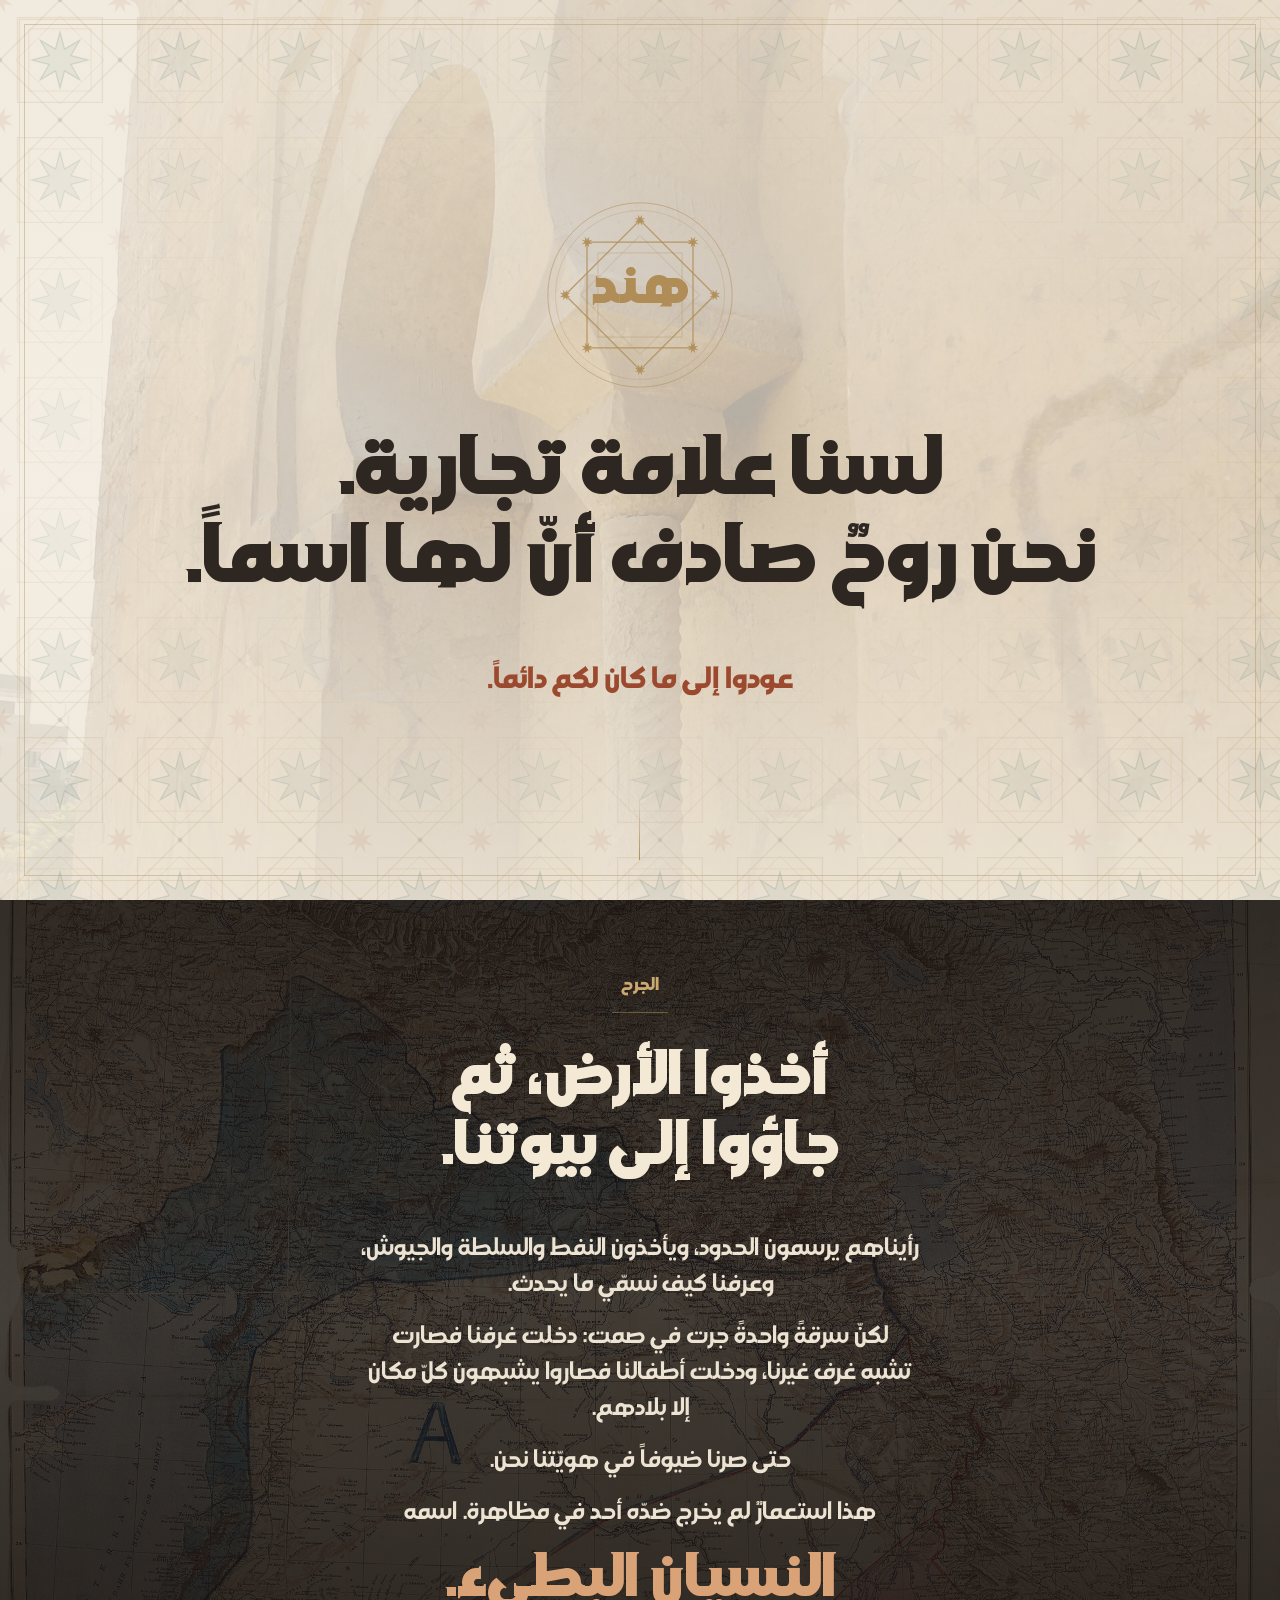
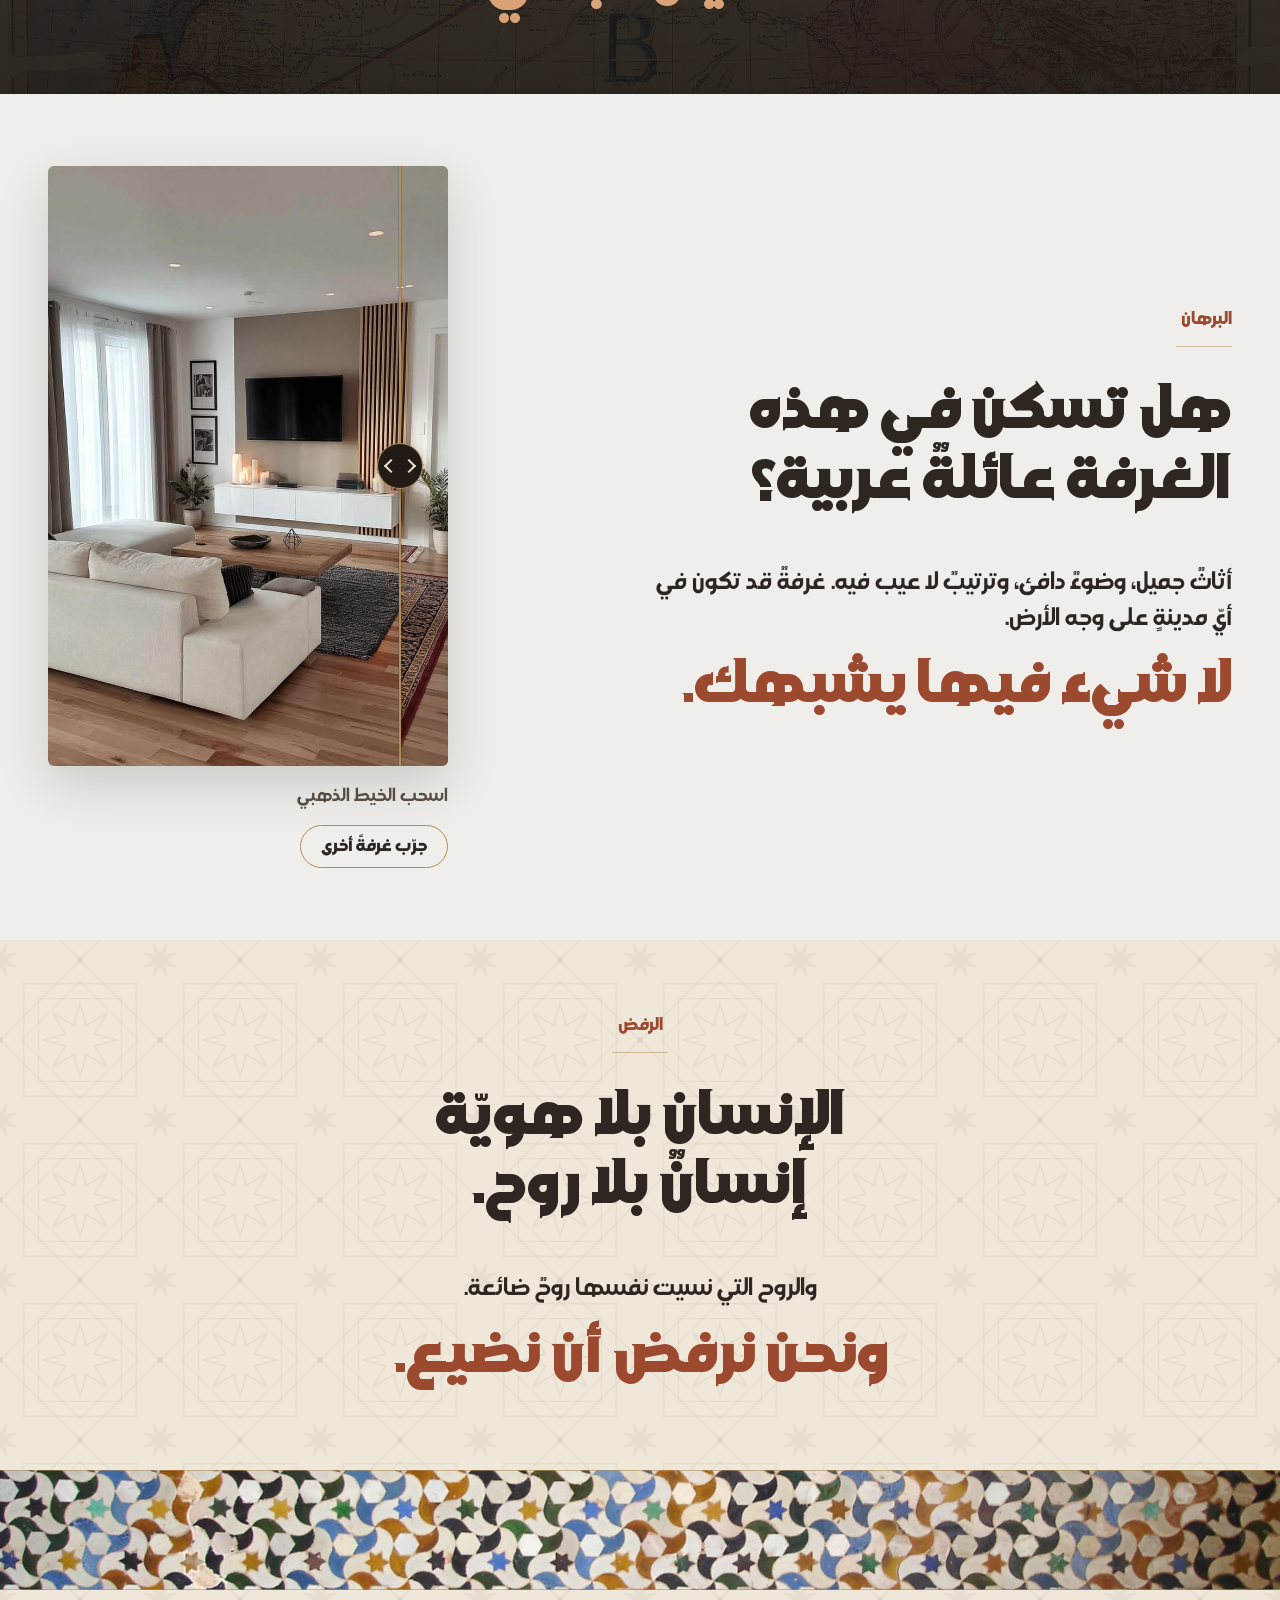
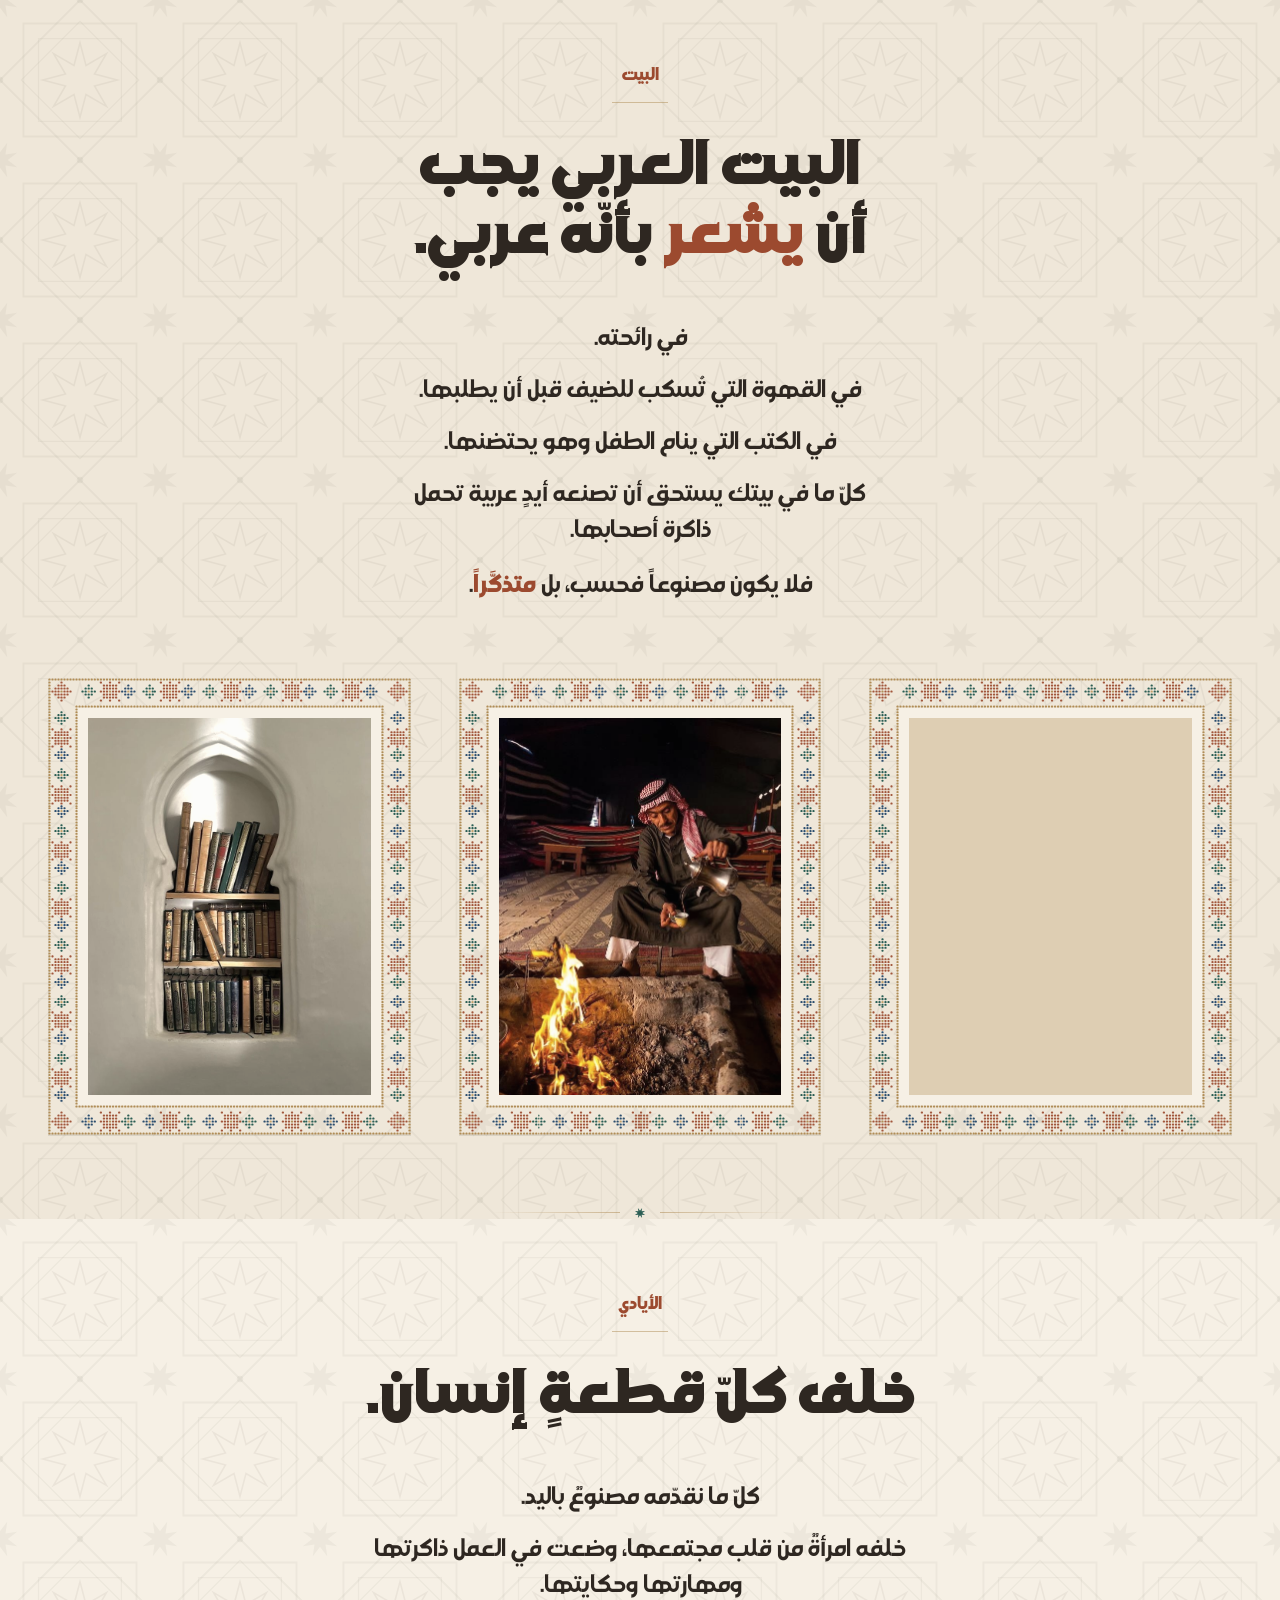
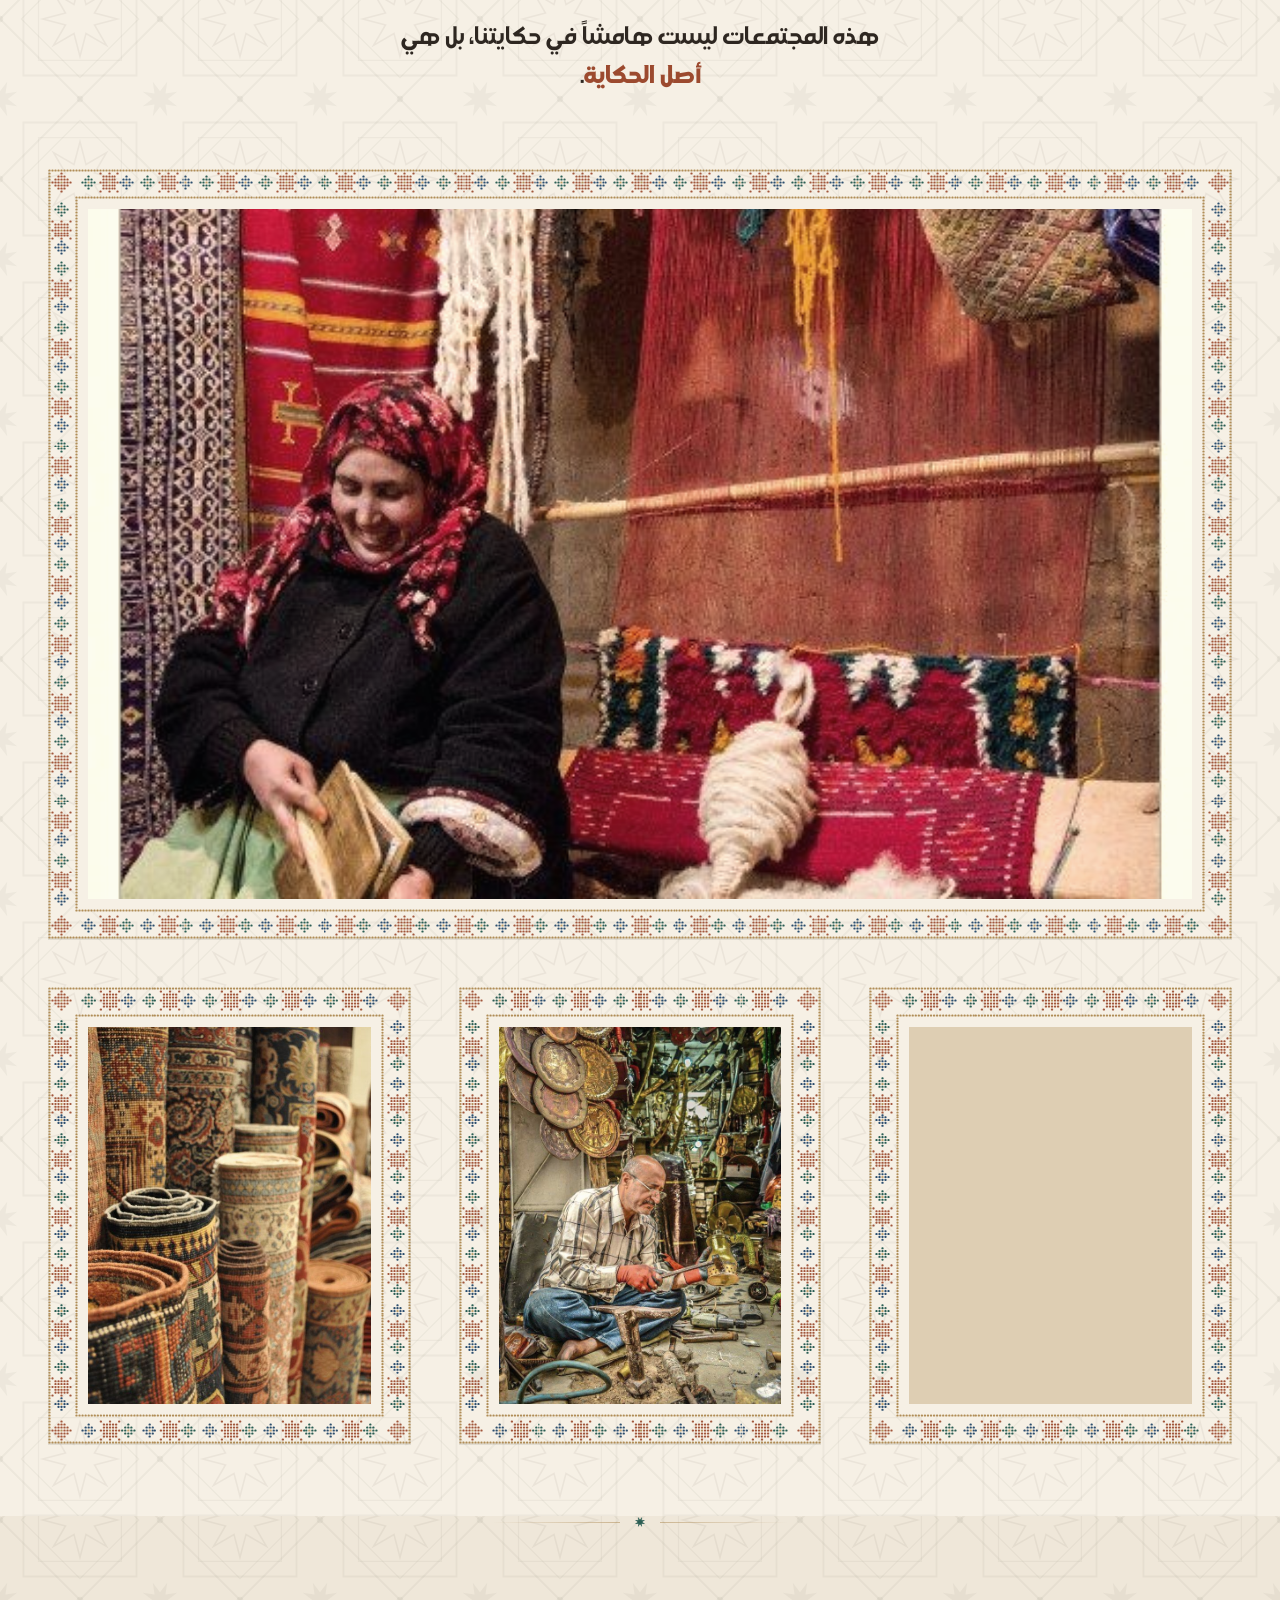
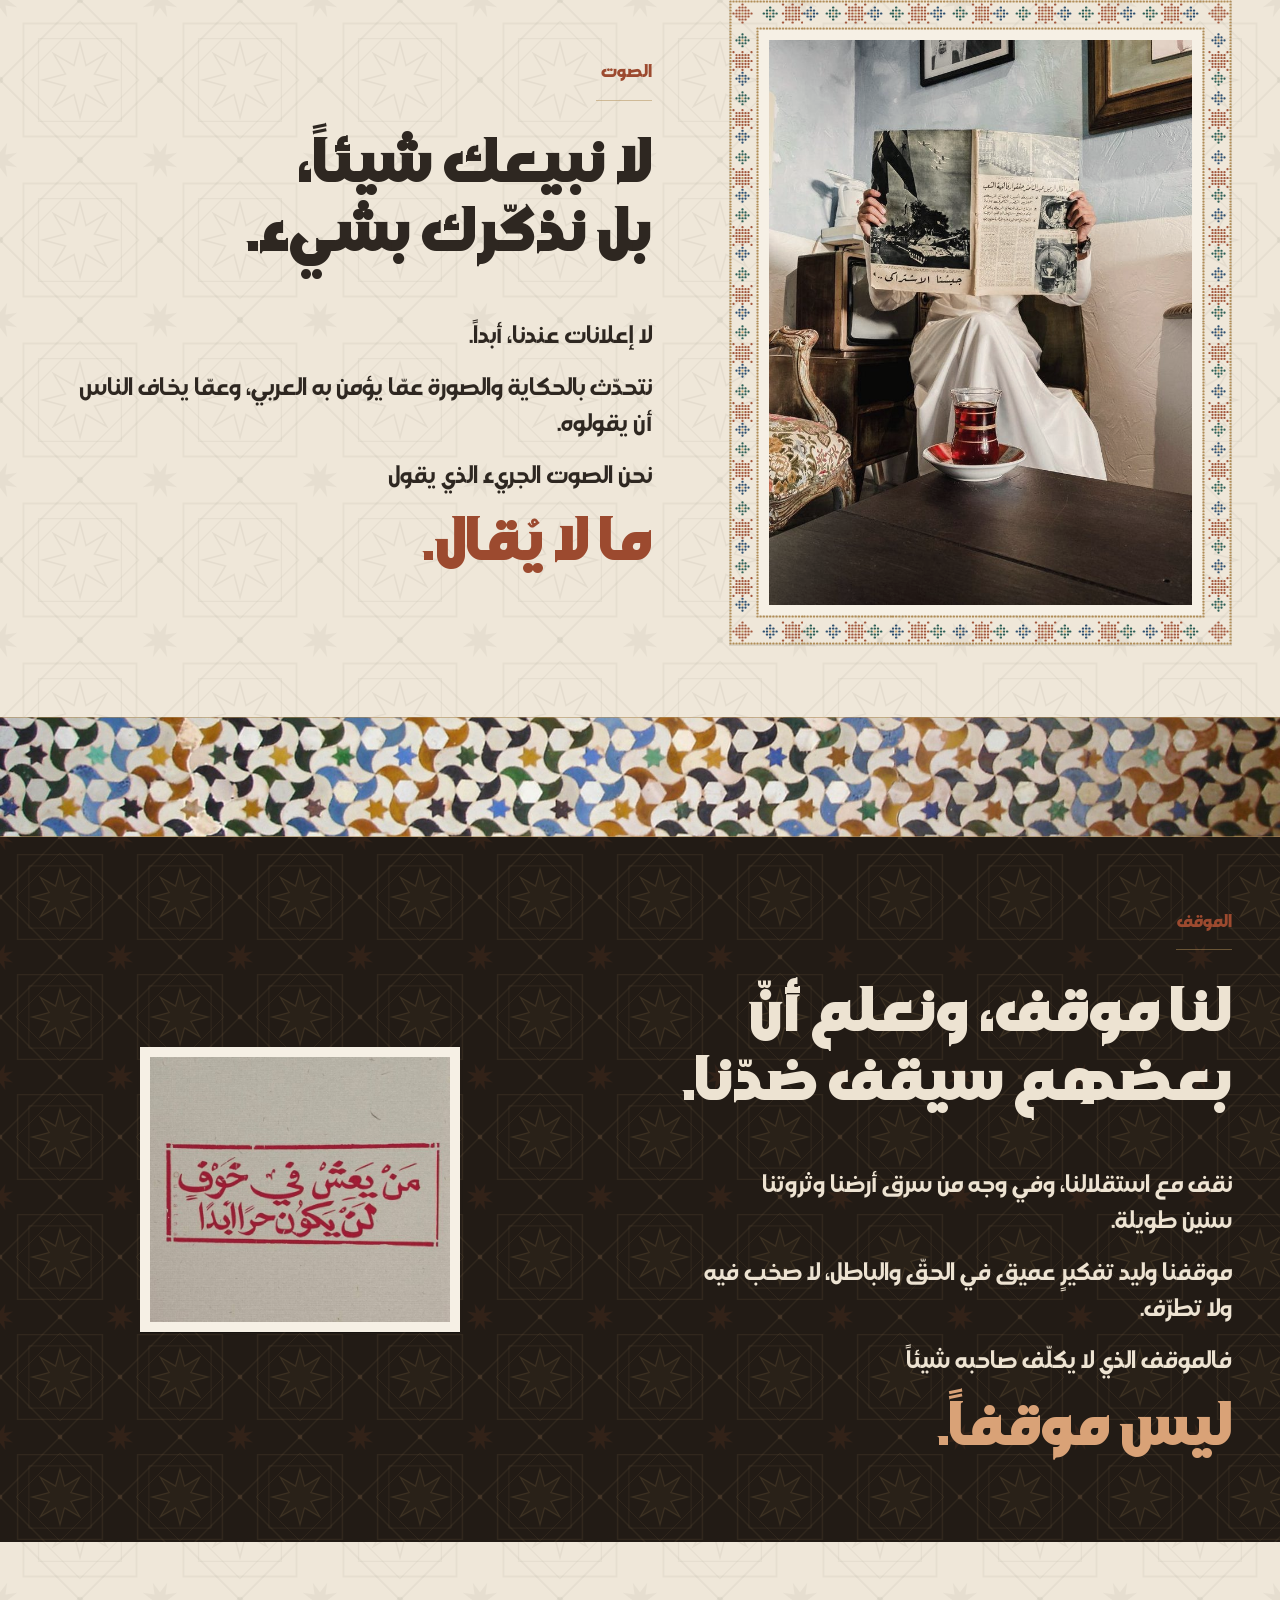
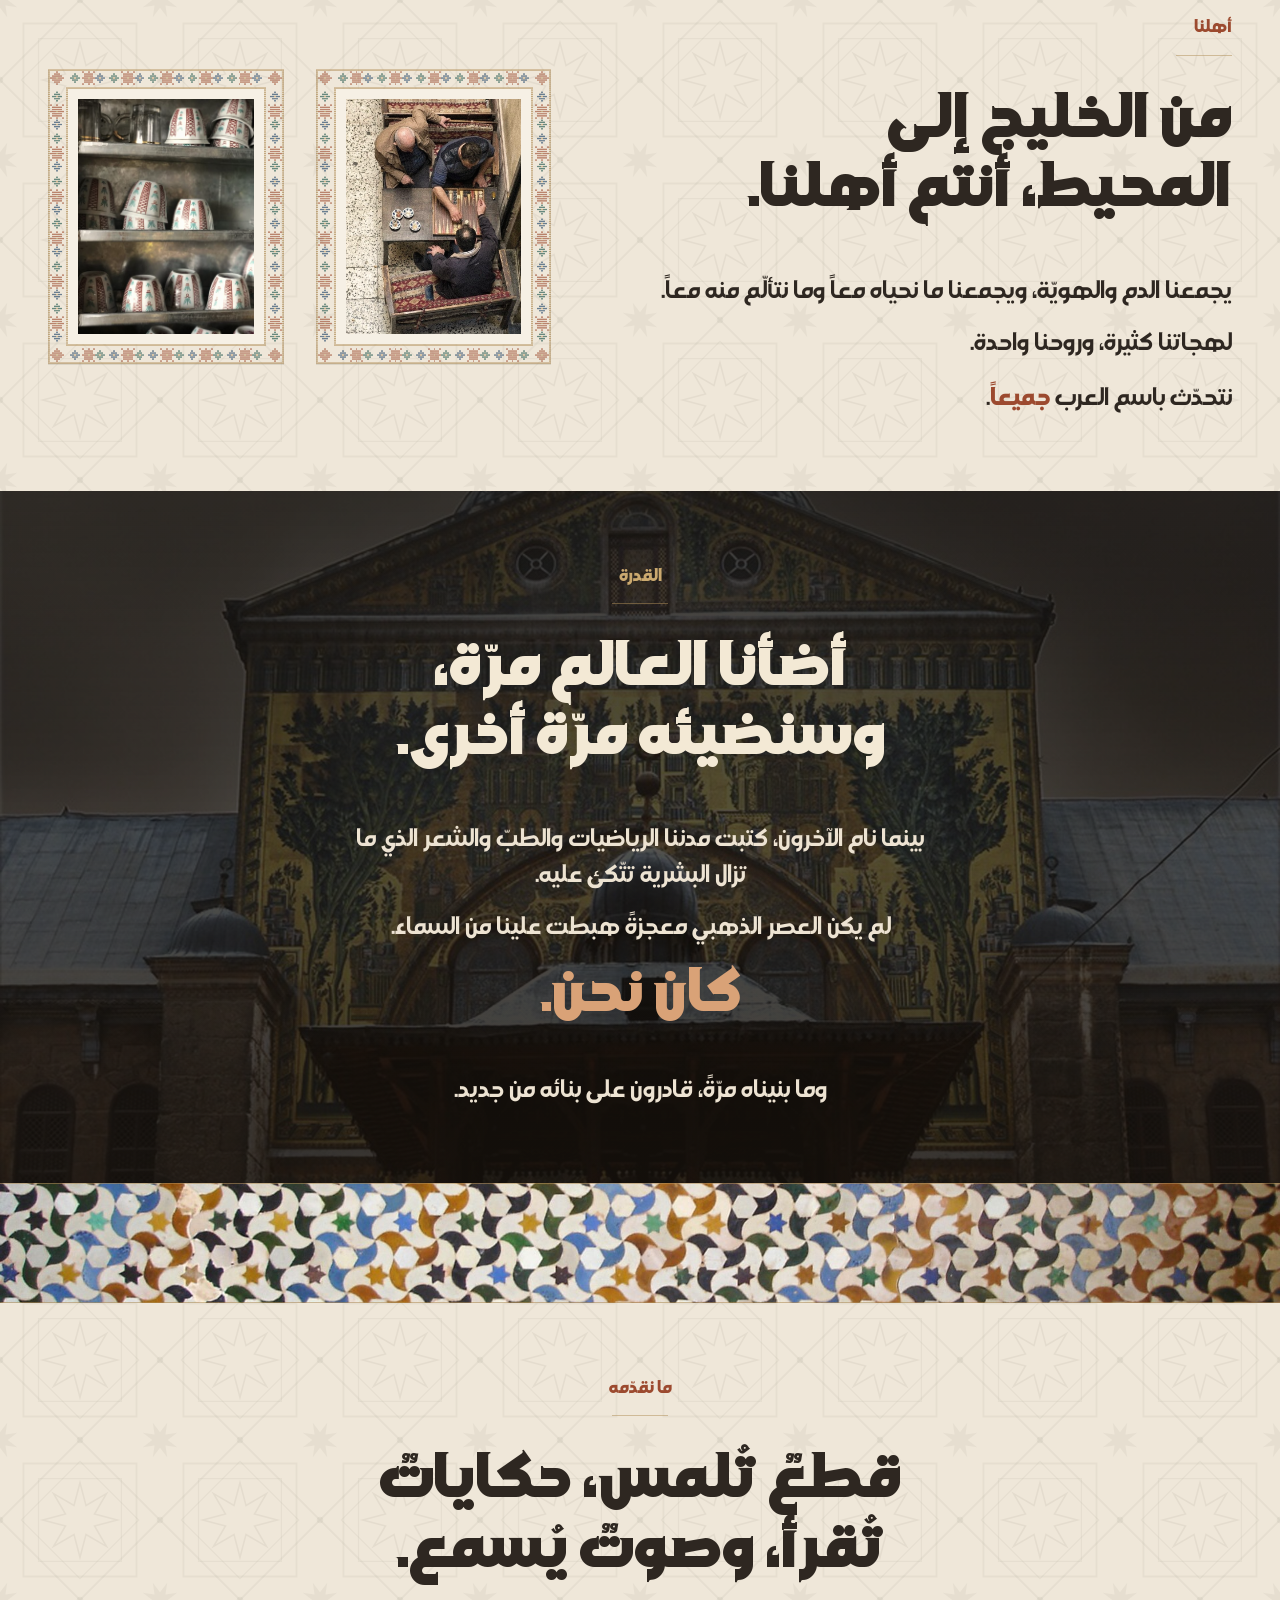
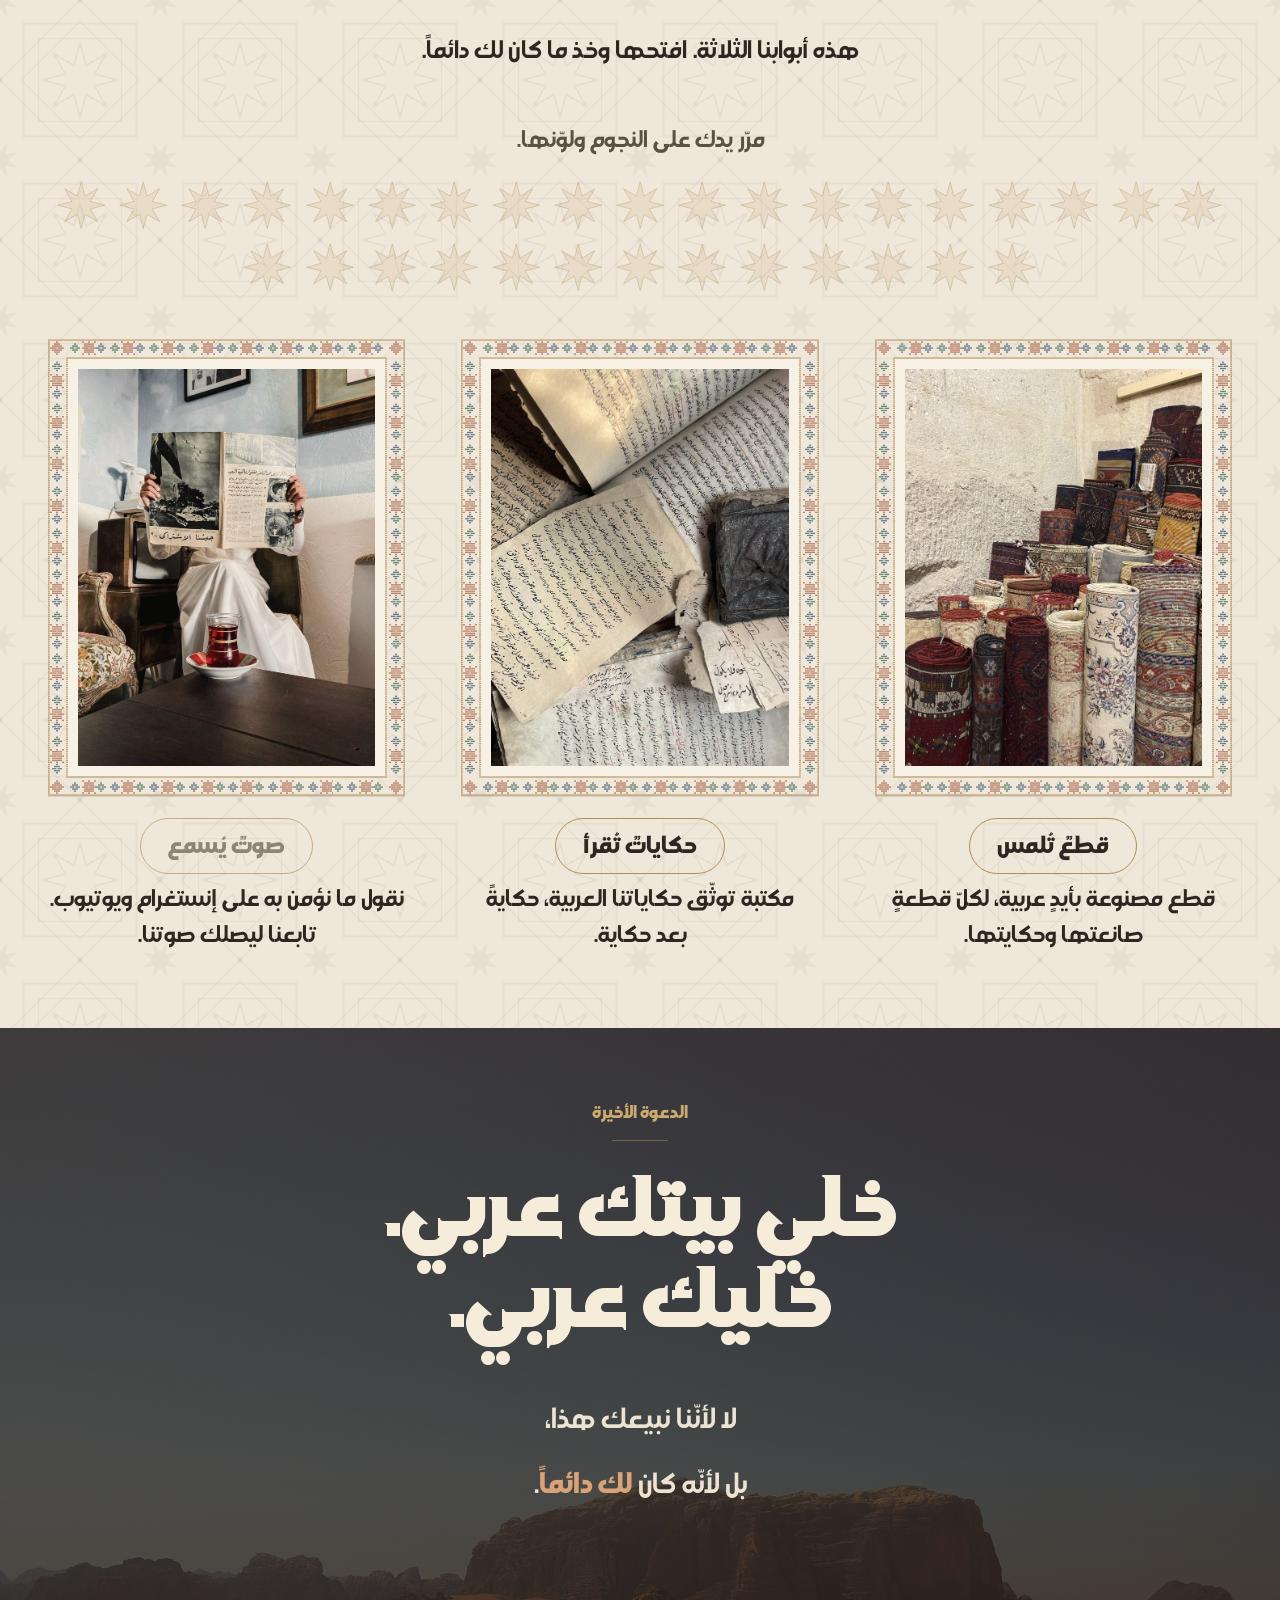
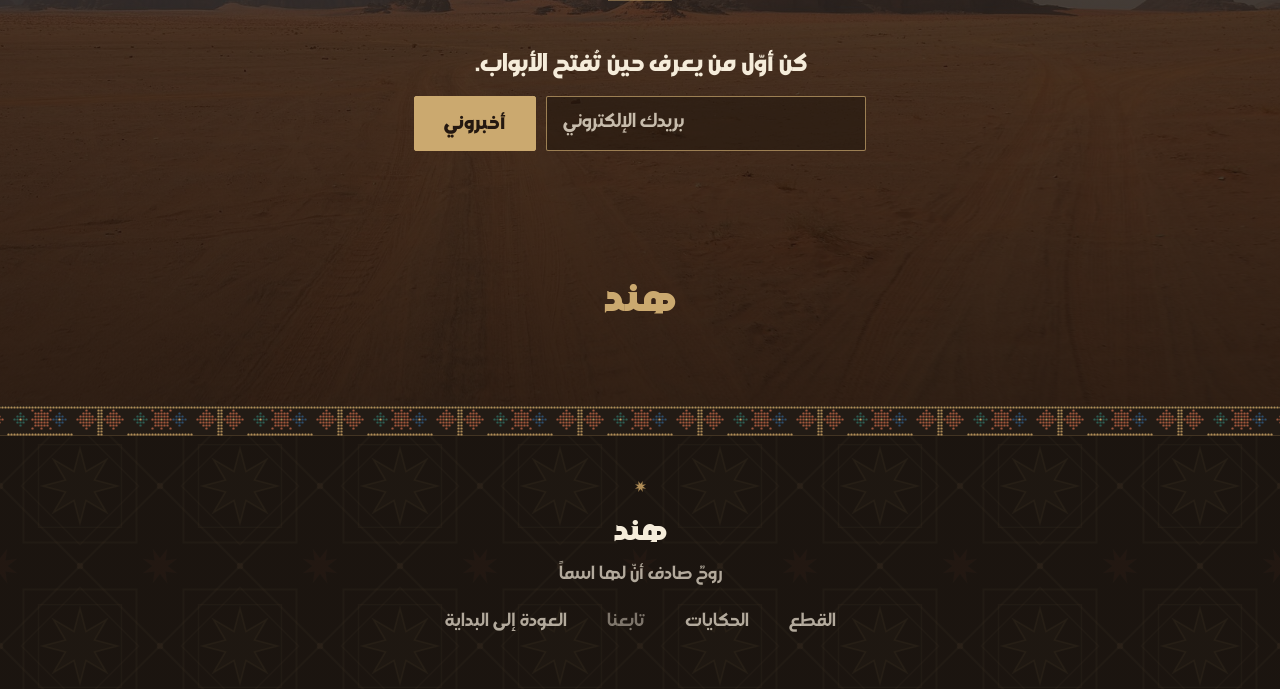
==== commit 77427884: "Rework "ما نقدّمه": direct copy, mosaic star toy, and door pages Section copy - clear at a glance: -" ====
--- a/index.html
+++ b/index.html
@@ -571,10 +571,11 @@
 /* ---------- Framed photographs: a tatreez border, embroidered in
      madder-red cross-stitch stars, around a plaster mat ---------- */
 .photo {
+  --frame-pad: clamp(6px, 0.9vw, 10px);
   position: relative;
   background: var(--plaster);
   background-clip: padding-box;
-  padding: clamp(6px, 0.9vw, 10px);
+  padding: var(--frame-pad);
   border: clamp(18px, 2.4vw, 30px) solid transparent;
   border-image: var(--tatreez) 30 round;
   box-shadow: 0 1px 0 rgba(46, 39, 33, 0.10);
@@ -776,6 +777,57 @@
   margin-inline-start: 0.5em;
 }
 .cta .soon { color: rgba(237, 227, 210, 0.7); }
+
+/* ---------- لوحة الفسيفساء: a toy, not a puzzle. Faint khatam stars
+     light up in the star-grid colors wherever the hand passes - hover,
+     tap, or drag - then fade back to blank on their own. No rules and
+     no end. JS builds the tiles; without it the strip never appears
+     and the cards stand on their own. ---------- */
+.mosaic-play {
+  max-width: var(--field);
+  margin: clamp(2.5rem, 6vh, 4rem) auto 0;
+  text-align: center;
+}
+.mosaic-play:not([hidden]) + .doors { margin-top: clamp(2rem, 5vh, 3rem); }
+.mosaic-hint {
+  font-size: 0.95em;
+  color: var(--ink-soft);
+  margin-bottom: 1.1rem;
+}
+.mosaic-band {
+  display: flex;
+  flex-wrap: wrap;
+  justify-content: center;
+  gap: clamp(2px, 0.6vw, 8px);
+  touch-action: pan-y;   /* a finger can still scroll the page over the band */
+  cursor: pointer;
+  user-select: none;
+  -webkit-user-select: none;
+  -webkit-tap-highlight-color: transparent;
+}
+.mosaic-band .tile { width: clamp(2.4rem, 6vw, 3.4rem); }
+.mosaic-band .tile svg {
+  display: block;
+  width: 100%;
+  aspect-ratio: 1;
+  transition: transform 0.9s ease;
+}
+.mosaic-band .tile use {
+  fill: rgba(176, 141, 87, 0.12);
+  stroke: rgba(176, 141, 87, 0.4);
+  stroke-width: 1;
+  transition: fill 2s ease, stroke 2s ease;
+}
+/* the pop: quick in, lazy out; the color blooms then wilts */
+.mosaic-band .tile.lit svg {
+  transform: scale(1.16) rotate(22.5deg);
+  transition: transform 0.22s cubic-bezier(0.2, 0.8, 0.3, 1.4);
+}
+.mosaic-band .tile.lit use {
+  fill: var(--c);
+  stroke: var(--c);
+  transition: fill 0.1s ease, stroke 0.1s ease;
+}
 
 /* footer wayfinding that mirrors the doors */
 .footer-nav {
@@ -902,6 +954,8 @@
   .compare-answer, .compare-switch:hover, .door-title:hover { transform: none; }
   .compare-stage.is-anim .compare-topcoat,
   .compare-stage.is-anim .compare-handle { transition: none; }
+  .mosaic-band .tile svg { transition: none; }
+  .mosaic-band .tile.lit svg { transform: none; }
 }
 </style>
 </head>
@@ -1133,35 +1187,50 @@
        Placeholder images: replace door-products.jpg, door-stories.jpg,
        door-social.jpg in Images/ with the final photography. -->
   <section class="section centered" id="doors" aria-labelledby="h-doors">
+
+    <!-- the khatam star, traced from the page lattice -->
+    <svg width="0" height="0" style="position:absolute" aria-hidden="true" focusable="false">
+      <defs>
+        <polygon id="khatam-fass" points="28,0 10.9,4.5 19.8,19.8 4.5,10.9 0,28 -4.5,10.9 -19.8,19.8 -10.9,4.5 -28,0 -10.9,-4.5 -19.8,-19.8 -4.5,-10.9 0,-28 4.5,-10.9 19.8,-19.8 10.9,-4.5"/>
+      </defs>
+    </svg>
+
     <div class="section-inner reveal">
       <span class="eyebrow">ما نقدّمه</span>
-      <h2 id="h-doors">ثلاثة أبواب تدخل منها الروح إلى بيتك.</h2>
+      <h2 id="h-doors">قطعٌ تُلمس، حكاياتٌ تُقرأ، وصوتٌ يُسمع.</h2>
       <div class="body-text">
-        <p>هذه الروح التي قرأتها ليست كلاماً معلّقاً على جدار. نحوّلها كلّ يوم إلى أشياء تُلمس وتُقرأ وتُسمع.</p>
-        <p>وهل نحن متجر؟ نبيع، نعم. لكنّ البيع عندنا وسيلةٌ لا غاية: المال يُبقي هذا الصوت حرّاً لا يدين لأحد، والقطعة تعيد إلى بيتك ما كان لك دائماً.</p>
+        <p>هذه أبوابنا الثلاثة. افتحها وخذ ما كان لك دائماً.</p>
       </div>
     </div>
+
+    <!-- لوحة الفسيفساء: touch it and it blooms, leave it and it fades.
+         JS fills the band with tiles; without JS it never appears. -->
+    <div class="mosaic-play reveal d2" id="mosaic-play" hidden>
+      <p class="mosaic-hint">مرّر يدك على النجوم ولوّنها.</p>
+      <div class="mosaic-band" id="mosaic-band" aria-hidden="true"></div>
+    </div>
+
     <div class="doors">
       <article class="door reveal">
         <figure class="photo">
           <img src="Images/door-products.jpg" alt="قطع مصنوعة يدوياً تحمل روح البيت العربي" loading="lazy" decoding="async" onerror="this.closest('figure').remove()">
         </figure>
         <h3><a class="door-title" href="products.html" data-door="productsUrl">قطعٌ تُلمس</a></h3>
-        <p>أشياء مصنوعة بأيدٍ عربية تعيد إلى بيتك رائحته وذاكرته. لكلّ قطعة صانعتها وحكايتها: تقرأ الحكاية، ثم تطلب القطعة إلى بيتك.</p>
+        <p>قطع مصنوعة بأيدٍ عربية، لكلّ قطعةٍ صانعتها وحكايتها.</p>
       </article>
       <article class="door reveal d2">
         <figure class="photo">
           <img src="Images/door-stories.jpg" alt="كتب ومخطوطات عربية تحفظ الحكايات" loading="lazy" decoding="async" onerror="this.closest('figure').remove()">
         </figure>
         <h3><a class="door-title" href="stories.html" data-door="storiesUrl">حكاياتٌ تُقرأ</a></h3>
-        <p>مكتبة نوثّق فيها حكاياتنا العربية: من صنع، ومن روى، وما الذي كاد يُنسى. تكبر حكايةً بعد حكاية.</p>
+        <p>مكتبة توثّق حكاياتنا العربية، حكايةً بعد حكاية.</p>
       </article>
       <article class="door reveal d3">
         <figure class="photo">
           <img src="Images/door-social.jpg" alt="صوت هند على منصات التواصل" loading="lazy" decoding="async" onerror="this.closest('figure').remove()">
         </figure>
         <h3><a class="door-title" href="#" data-social>صوتٌ يُسمع</a></h3>
-        <p>على منصّات التواصل نقول ما نؤمن به بلا مواربة، بالحكاية والصورة. تابعنا ليصلك الصوت أينما كنت.</p>
+        <p>نقول ما نؤمن به على إنستغرام ويوتيوب. تابعنا ليصلك صوتنا.</p>
       </article>
     </div>
   </section>
@@ -1407,6 +1476,49 @@
     }
   }
 
+  /* ما نقدّمه: a small mosaic toy. Hover, tap, or drag paints the
+     stars in the star-grid colors; each fades back on its own. Purely
+     decorative - nothing on the page depends on it. */
+  var mosaicWrap = document.getElementById("mosaic-play");
+  var mosaicBand = document.getElementById("mosaic-band");
+  if (mosaicWrap && mosaicBand) (function () {
+    var COLORS = ["#B08D57", "#A2573C", "#2B5E54", "#2C4E6E"];
+    var TILES = 32;
+    var html = "";
+    for (var i = 0; i < TILES; i++) {
+      html += '<div class="tile"><svg viewBox="-30 -30 60 60" aria-hidden="true" focusable="false"><use href="#khatam-fass" transform="scale(0.92)"/></svg></div>';
+    }
+    mosaicBand.innerHTML = html;
+    mosaicWrap.hidden = false;
+    var ci = 0;
+    var light = function (el) {
+      var tile = el && el.closest ? el.closest(".tile") : null;
+      if (!tile || tile.classList.contains("lit")) return;
+      ci = (ci + 1) % COLORS.length;
+      tile.style.setProperty("--c", COLORS[ci]);
+      tile.classList.add("lit");
+      setTimeout(function () { tile.classList.remove("lit"); }, 900);
+    };
+    mosaicBand.addEventListener("pointermove", function (e) { light(e.target); }, { passive: true });
+    mosaicBand.addEventListener("pointerdown", function (e) { light(e.target); }, { passive: true });
+
+    /* one quick wave across the band when it first appears: show, don't tell */
+    if (!reduced && "IntersectionObserver" in window) {
+      var mosaicIo = new IntersectionObserver(function (entries) {
+        if (!entries[0].isIntersecting) return;
+        mosaicIo.disconnect();
+        var tiles = mosaicBand.querySelectorAll(".tile");
+        var start = Math.max(0, Math.floor(tiles.length / 2) - 4);
+        for (var n = 0; n < 7 && start + n < tiles.length; n++) {
+          (function (tile, delay) {
+            setTimeout(function () { light(tile); }, delay);
+          })(tiles[start + n], 350 + n * 90);
+        }
+      }, { threshold: 0.4 });
+      mosaicIo.observe(mosaicBand);
+    }
+  })();
+
   /* The golden thread grows as the reader moves through the page */
   var thread = document.getElementById("thread");
   if (thread) {
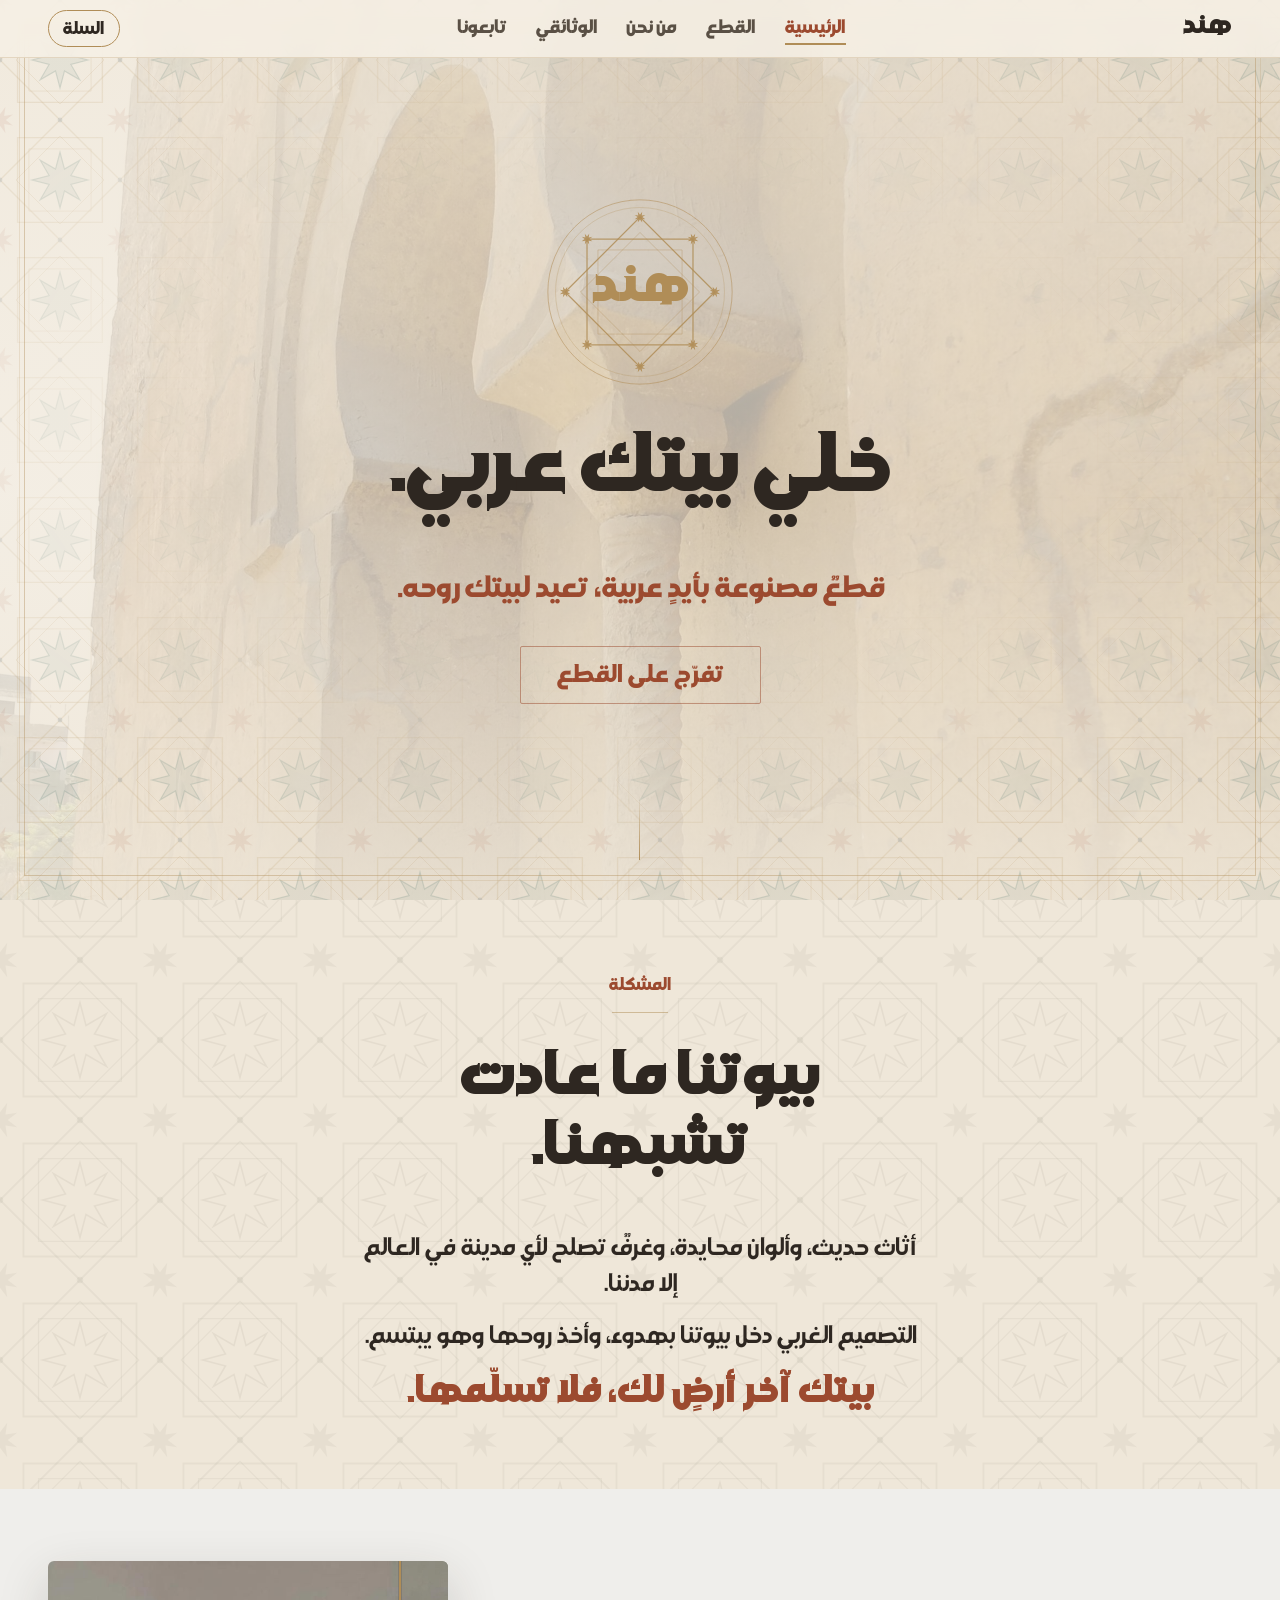
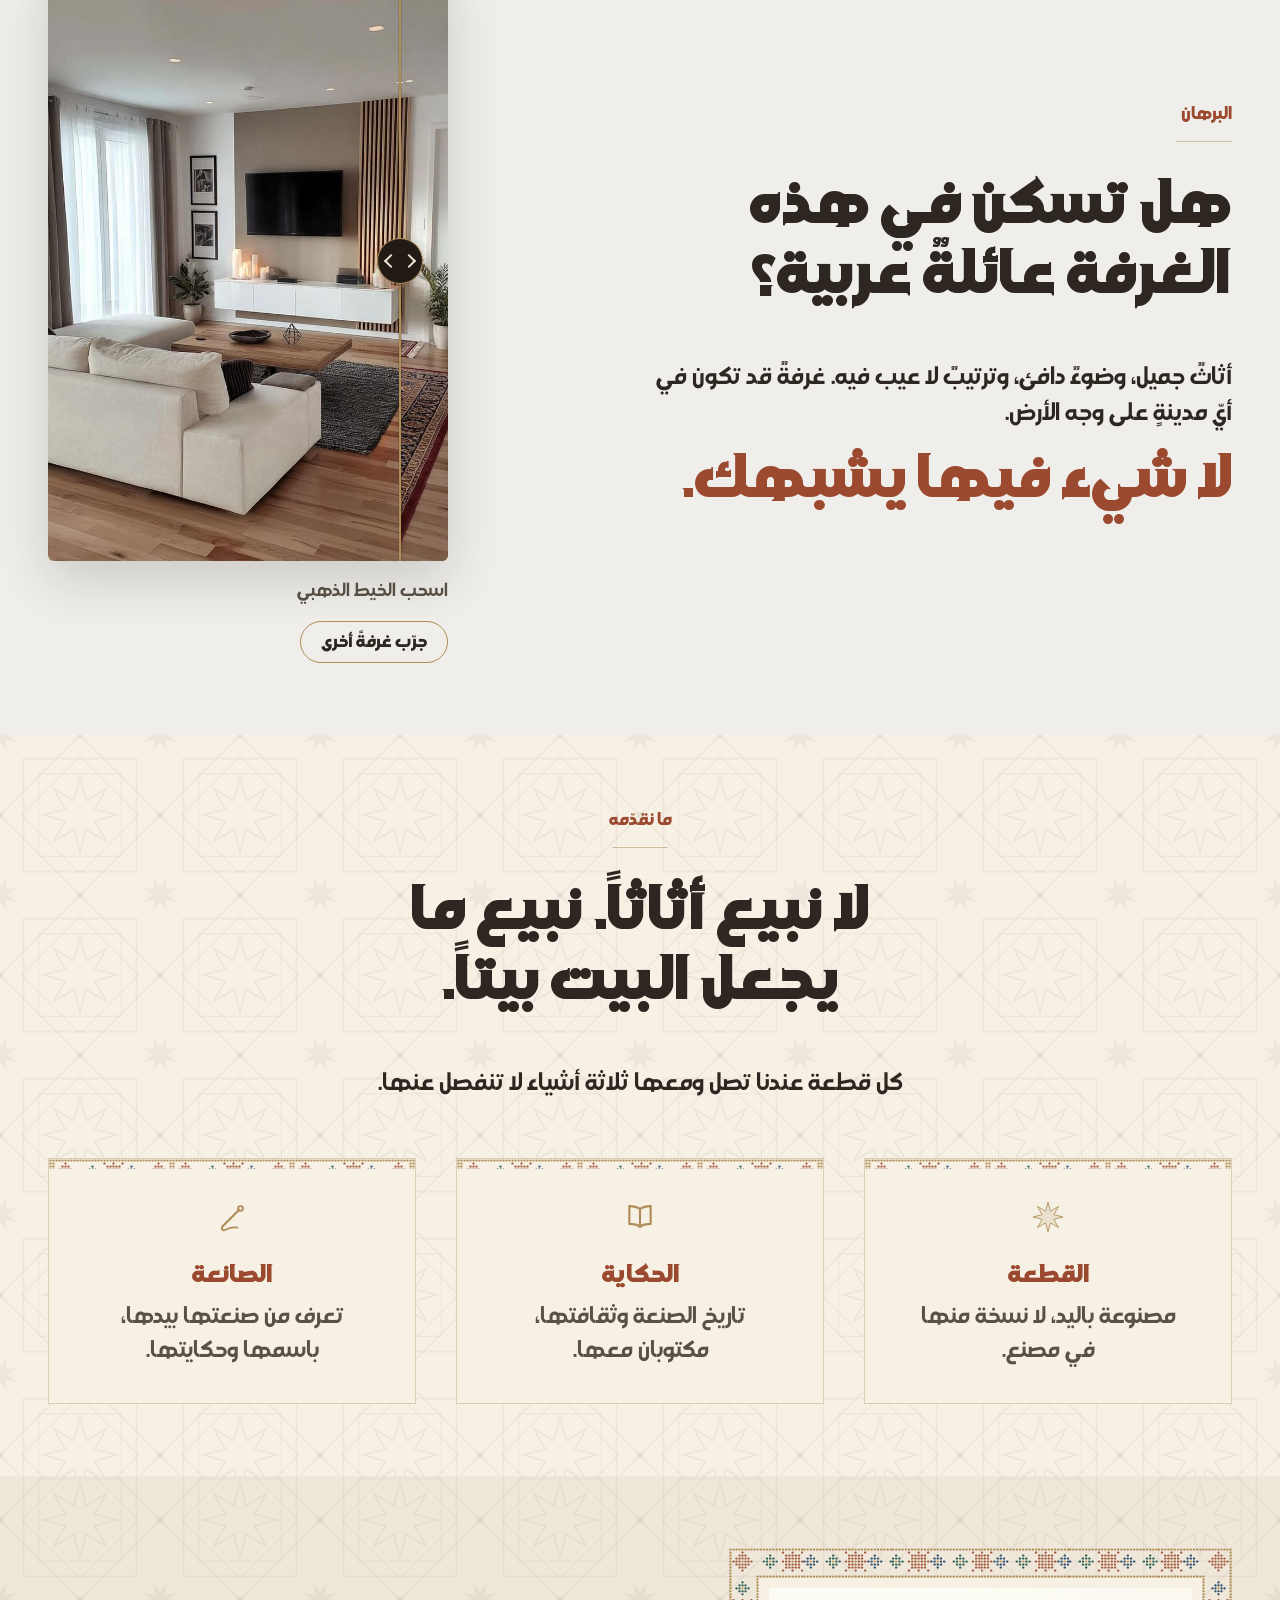
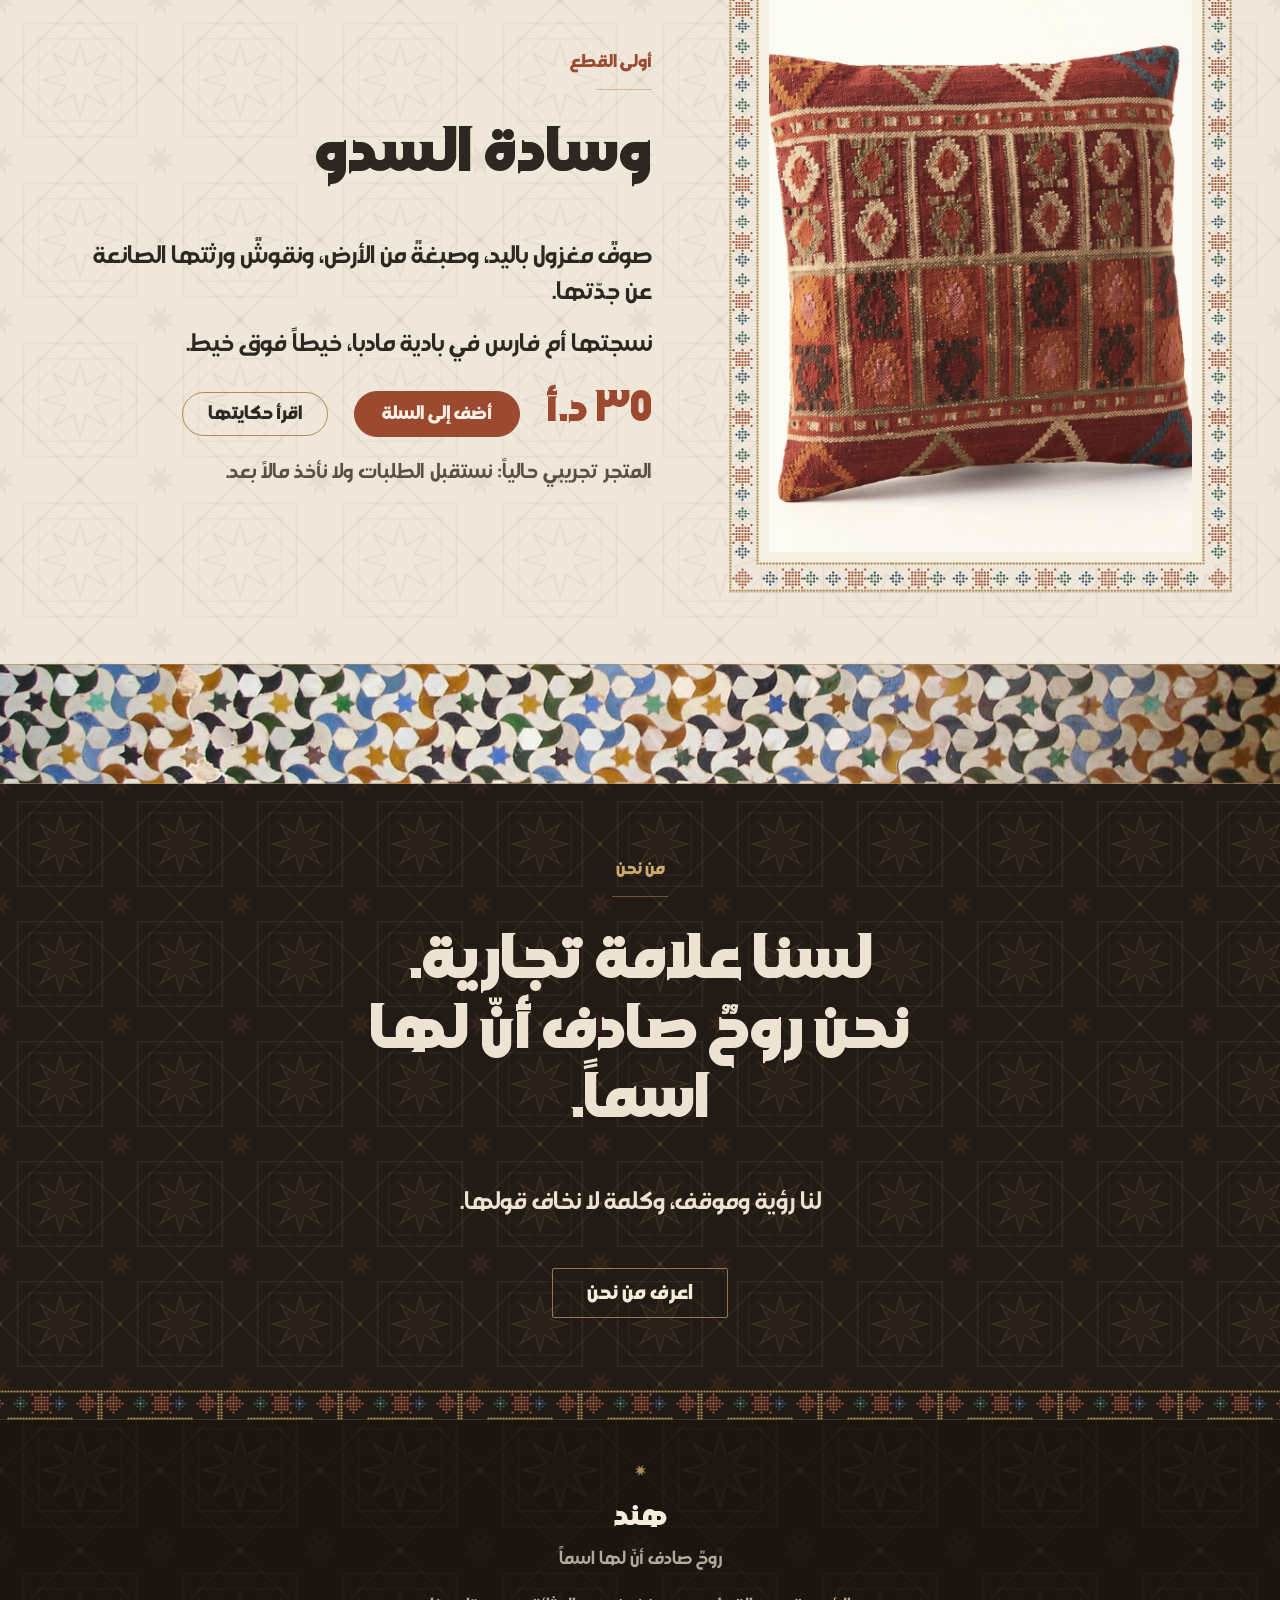
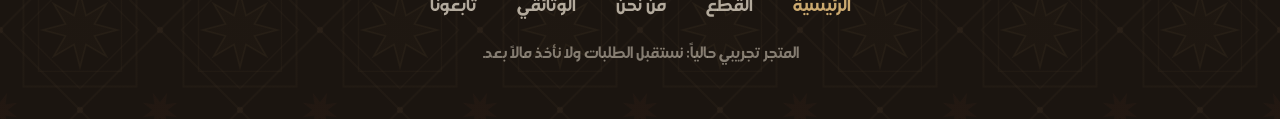
==== commit 35cdb1d5: "Restructure into a 6-page demo store around "خلي بيتك عربي" - New direct homepage: problem statement" ====
--- a/index.html
+++ b/index.html
@@ -3,28 +3,28 @@
 <head>
 <meta charset="utf-8">
 <meta name="viewport" content="width=device-width, initial-scale=1">
-<title>هند، روحٌ صادف أنّ لها اسماً. قطعٌ وحكايات تعيد بيتك عربياً</title>
-<meta name="description" content="هند علامة عربية: قطع مصنوعة بأيدٍ عربية لكلّ قطعة صانعتها وحكايتها، مكتبة توثّق حكاياتنا، وصوت جريء على منصّات التواصل. لسنا علامة تجارية، نحن روحٌ صادف أنّ لها اسماً.">
+<title>هند - خلي بيتك عربي</title>
+<meta name="description" content="قطع مصنوعة بأيدٍ عربية تعيد لبيتك روحه. لكلّ قطعة صانعتها وحكايتها: حين تشتري قطعة، تشتري تاريخاً وثقافة.">
 
 <!-- ============ LAUNCH CHECKLIST (fill before going live) ============
-     1. HIND_CONFIG in the script at the bottom: socialUrl, notifyEndpoint or contactEmail.
+     1. HIND_CONFIG in site.js: socialUrl / instagramUrl / youtubeUrl,
+        notifyEndpoint or contactEmail.
      2. og:image + twitter:image -> absolute https:// URLs on your domain.
      3. canonical link below -> your real domain.
      4. Confirm DG Tebian web license (abulbara91@gmail.com).
+     5. The store is a DEMO: no payment and no shipping are wired up.
      ==================================================================== -->
 <!-- TODO: set to the real domain -->
 <link rel="canonical" href="">
 
-<!-- Social sharing. NOTE: og:image and twitter:image must become absolute
-     URLs (https://yourdomain/...) when the site is deployed. -->
-<meta property="og:title" content="هند، روحٌ صادف أنّ لها اسماً">
-<meta property="og:description" content="قطع مصنوعة بأيدٍ عربية، وحكايات موثّقة، وصوت جريء. لسنا علامة تجارية، نحن روحٌ صادف أنّ لها اسماً.">
+<meta property="og:title" content="هند - خلي بيتك عربي">
+<meta property="og:description" content="قطع مصنوعة بأيدٍ عربية تعيد لبيتك روحه. لكلّ قطعة صانعتها وحكايتها.">
 <meta property="og:type" content="website">
 <meta property="og:locale" content="ar">
 <meta property="og:image" content="Images/site/og-image.png">
 <meta name="twitter:card" content="summary_large_image">
-<meta name="twitter:title" content="هند، روحٌ صادف أنّ لها اسماً">
-<meta name="twitter:description" content="قطع مصنوعة بأيدٍ عربية، وحكايات موثّقة، وصوت جريء. لسنا علامة تجارية، نحن روحٌ صادف أنّ لها اسماً.">
+<meta name="twitter:title" content="هند - خلي بيتك عربي">
+<meta name="twitter:description" content="قطع مصنوعة بأيدٍ عربية تعيد لبيتك روحه. لكلّ قطعة صانعتها وحكايتها.">
 <meta name="twitter:image" content="Images/site/og-image.png">
 
 <link rel="icon" type="image/png" sizes="64x64" href="Images/site/favicon-64.png">
@@ -32,8 +32,6 @@
 <link rel="apple-touch-icon" href="Images/site/apple-touch-icon.png">
 <meta name="theme-color" content="#EFE7D9">
 
-<!-- Preload the two fonts the first paint needs (display + body).
-     Injected only over http(s): CORS-mode font preloads always fail on file:// -->
 <script>
 if (location.protocol !== "file:") {
   ["black", "regular", "bold"].forEach(function (w) {
@@ -44,961 +42,51 @@
   });
 }
 </script>
-<style>
-/* ============================================================
-   هند — brand homepage, v2
-   One font family (DG Tebian): Black = display, Bold = emphasis,
-   Regular = body. Palette: sand / plaster / warm ink / clay /
-   muted gold / night, plus teal and cobalt inside the star grid.
-   Soul layer: a hand-built eight-fold khatam star lattice (SVG),
-   in three colorways. Signature: mihrab-arch photo frames and
-   real zellige frieze bands between the page's movements.
-   ============================================================ */
-
-/* ---------- Fonts (local files) ---------- */
-@font-face {
-  font-family: "DG Tebian";
-  src: url("fonts/dg-tebian-regular.woff2") format("woff2"),
-       url("DG%20Tebian/DG%20Tebian%20Regular.ttf") format("truetype");
-  font-weight: 400;
-  font-display: swap;
-}
-@font-face {
-  font-family: "DG Tebian";
-  src: url("fonts/dg-tebian-bold.woff2") format("woff2"),
-       url("DG%20Tebian/DG%20Tebian%20Bold.ttf") format("truetype");
-  font-weight: 700;
-  font-display: swap;
-}
-@font-face {
-  font-family: "DG Tebian";
-  src: url("fonts/dg-tebian-black.woff2") format("woff2"),
-       url("DG%20Tebian/DG%20Tebian%20Black.ttf") format("truetype");
-  font-weight: 900;
-  font-display: swap;
-}
-
-/* ---------- Tokens ---------- */
-:root {
-  --sand:    #EFE7D9;
-  --plaster: #F6F0E5;
-  --ink:     #2E2721;
-  --ink-soft:#5A5045;
-  --clay:    #9C4A2F;
-  --clay-lift: #D9A277;   /* clay for dark grounds */
-  --gold:    #B08D57;
-  --night:   #221B15;
-  --sand-on-night: #EDE3D2;
-
-  --font: "DG Tebian", "Geeza Pro", "Baghdad", "Times New Roman", serif;
-
-  --measure: 36rem;
-  --field: 74rem;                 /* shared content-field width */
-  --field-wide: 86rem;            /* the one wider gallery */
-  --pad-x: clamp(1.25rem, 5vw, 3rem);
-  --section-pad: clamp(3.5rem, 8vh, 5.5rem);
-
-  /* tatreez photo-frame border, stitched from the reference embroidery */
-  --tatreez: url("data:image/svg+xml,%3Csvg%20xmlns%3D%22http%3A%2F%2Fwww.w3.org%2F2000%2Fsvg%22%20width%3D%22120%22%20height%3D%22120%22%20viewBox%3D%220%200%20120%20120%22%3E%3Crect%20x%3D%220.40%22%20y%3D%220.40%22%20width%3D%222.20%22%20height%3D%222.20%22%20rx%3D%220.9%22%20fill%3D%22%23B08D57%22%2F%3E%3Crect%20x%3D%223.40%22%20y%3D%220.40%22%20width%3D%222.20%22%20height%3D%222.20%22%20rx%3D%220.9%22%20fill%3D%22%23B08D57%22%2F%3E%3Crect%20x%3D%226.40%22%20y%3D%220.40%22%20width%3D%222.20%22%20height%3D%222.20%22%20rx%3D%220.9%22%20fill%3D%22%23B08D57%22%2F%3E%3Crect%20x%3D%229.40%22%20y%3D%220.40%22%20width%3D%222.20%22%20height%3D%222.20%22%20rx%3D%220.9%22%20fill%3D%22%23B08D57%22%2F%3E%3Crect%20x%3D%2212.40%22%20y%3D%220.40%22%20width%3D%222.20%22%20height%3D%222.20%22%20rx%3D%220.9%22%20fill%3D%22%23B08D57%22%2F%3E%3Crect%20x%3D%2215.40%22%20y%3D%220.40%22%20width%3D%222.20%22%20height%3D%222.20%22%20rx%3D%220.9%22%20fill%3D%22%23B08D57%22%2F%3E%3Crect%20x%3D%2218.40%22%20y%3D%220.40%22%20width%3D%222.20%22%20height%3D%222.20%22%20rx%3D%220.9%22%20fill%3D%22%23B08D57%22%2F%3E%3Crect%20x%3D%2221.40%22%20y%3D%220.40%22%20width%3D%222.20%22%20height%3D%222.20%22%20rx%3D%220.9%22%20fill%3D%22%23B08D57%22%2F%3E%3Crect%20x%3D%2224.40%22%20y%3D%220.40%22%20width%3D%222.20%22%20height%3D%222.20%22%20rx%3D%220.9%22%20fill%3D%22%23B08D57%22%2F%3E%3Crect%20x%3D%2227.40%22%20y%3D%220.40%22%20width%3D%222.20%22%20height%3D%222.20%22%20rx%3D%220.9%22%20fill%3D%22%23B08D57%22%2F%3E%3Crect%20x%3D%2230.40%22%20y%3D%220.40%22%20width%3D%222.20%22%20height%3D%222.20%22%20rx%3D%220.9%22%20fill%3D%22%23B08D57%22%2F%3E%3Crect%20x%3D%2233.40%22%20y%3D%220.40%22%20width%3D%222.20%22%20height%3D%222.20%22%20rx%3D%220.9%22%20fill%3D%22%23B08D57%22%2F%3E%3Crect%20x%3D%2236.40%22%20y%3D%220.40%22%20width%3D%222.20%22%20height%3D%222.20%22%20rx%3D%220.9%22%20fill%3D%22%23B08D57%22%2F%3E%3Crect%20x%3D%2239.40%22%20y%3D%220.40%22%20width%3D%222.20%22%20height%3D%222.20%22%20rx%3D%220.9%22%20fill%3D%22%23B08D57%22%2F%3E%3Crect%20x%3D%2242.40%22%20y%3D%220.40%22%20width%3D%222.20%22%20height%3D%222.20%22%20rx%3D%220.9%22%20fill%3D%22%23B08D57%22%2F%3E%3Crect%20x%3D%2245.40%22%20y%3D%220.40%22%20width%3D%222.20%22%20height%3D%222.20%22%20rx%3D%220.9%22%20fill%3D%22%23B08D57%22%2F%3E%3Crect%20x%3D%2248.40%22%20y%3D%220.40%22%20width%3D%222.20%22%20height%3D%222.20%22%20rx%3D%220.9%22%20fill%3D%22%23B08D57%22%2F%3E%3Crect%20x%3D%2251.40%22%20y%3D%220.40%22%20width%3D%222.20%22%20height%3D%222.20%22%20rx%3D%220.9%22%20fill%3D%22%23B08D57%22%2F%3E%3Crect%20x%3D%2254.40%22%20y%3D%220.40%22%20width%3D%222.20%22%20height%3D%222.20%22%20rx%3D%220.9%22%20fill%3D%22%23B08D57%22%2F%3E%3Crect%20x%3D%2257.40%22%20y%3D%220.40%22%20width%3D%222.20%22%20height%3D%222.20%22%20rx%3D%220.9%22%20fill%3D%22%23B08D57%22%2F%3E%3Crect%20x%3D%2260.40%22%20y%3D%220.40%22%20width%3D%222.20%22%20height%3D%222.20%22%20rx%3D%220.9%22%20fill%3D%22%23B08D57%22%2F%3E%3Crect%20x%3D%2263.40%22%20y%3D%220.40%22%20width%3D%222.20%22%20height%3D%222.20%22%20rx%3D%220.9%22%20fill%3D%22%23B08D57%22%2F%3E%3Crect%20x%3D%2266.40%22%20y%3D%220.40%22%20width%3D%222.20%22%20height%3D%222.20%22%20rx%3D%220.9%22%20fill%3D%22%23B08D57%22%2F%3E%3Crect%20x%3D%2269.40%22%20y%3D%220.40%22%20width%3D%222.20%22%20height%3D%222.20%22%20rx%3D%220.9%22%20fill%3D%22%23B08D57%22%2F%3E%3Crect%20x%3D%2272.40%22%20y%3D%220.40%22%20width%3D%222.20%22%20height%3D%222.20%22%20rx%3D%220.9%22%20fill%3D%22%23B08D57%22%2F%3E%3Crect%20x%3D%2275.40%22%20y%3D%220.40%22%20width%3D%222.20%22%20height%3D%222.20%22%20rx%3D%220.9%22%20fill%3D%22%23B08D57%22%2F%3E%3Crect%20x%3D%2278.40%22%20y%3D%220.40%22%20width%3D%222.20%22%20height%3D%222.20%22%20rx%3D%220.9%22%20fill%3D%22%23B08D57%22%2F%3E%3Crect%20x%3D%2281.40%22%20y%3D%220.40%22%20width%3D%222.20%22%20height%3D%222.20%22%20rx%3D%220.9%22%20fill%3D%22%23B08D57%22%2F%3E%3Crect%20x%3D%2284.40%22%20y%3D%220.40%22%20width%3D%222.20%22%20height%3D%222.20%22%20rx%3D%220.9%22%20fill%3D%22%23B08D57%22%2F%3E%3Crect%20x%3D%2287.40%22%20y%3D%220.40%22%20width%3D%222.20%22%20height%3D%222.20%22%20rx%3D%220.9%22%20fill%3D%22%23B08D57%22%2F%3E%3Crect%20x%3D%2290.40%22%20y%3D%220.40%22%20width%3D%222.20%22%20height%3D%222.20%22%20rx%3D%220.9%22%20fill%3D%22%23B08D57%22%2F%3E%3Crect%20x%3D%2293.40%22%20y%3D%220.40%22%20width%3D%222.20%22%20height%3D%222.20%22%20rx%3D%220.9%22%20fill%3D%22%23B08D57%22%2F%3E%3Crect%20x%3D%2296.40%22%20y%3D%220.40%22%20width%3D%222.20%22%20height%3D%222.20%22%20rx%3D%220.9%22%20fill%3D%22%23B08D57%22%2F%3E%3Crect%20x%3D%2299.40%22%20y%3D%220.40%22%20width%3D%222.20%22%20height%3D%222.20%22%20rx%3D%220.9%22%20fill%3D%22%23B08D57%22%2F%3E%3Crect%20x%3D%22102.40%22%20y%3D%220.40%22%20width%3D%222.20%22%20height%3D%222.20%22%20rx%3D%220.9%22%20fill%3D%22%23B08D57%22%2F%3E%3Crect%20x%3D%22105.40%22%20y%3D%220.40%22%20width%3D%222.20%22%20height%3D%222.20%22%20rx%3D%220.9%22%20fill%3D%22%23B08D57%22%2F%3E%3Crect%20x%3D%22108.40%22%20y%3D%220.40%22%20width%3D%222.20%22%20height%3D%222.20%22%20rx%3D%220.9%22%20fill%3D%22%23B08D57%22%2F%3E%3Crect%20x%3D%22111.40%22%20y%3D%220.40%22%20width%3D%222.20%22%20height%3D%222.20%22%20rx%3D%220.9%22%20fill%3D%22%23B08D57%22%2F%3E%3Crect%20x%3D%22114.40%22%20y%3D%220.40%22%20width%3D%222.20%22%20height%3D%222.20%22%20rx%3D%220.9%22%20fill%3D%22%23B08D57%22%2F%3E%3Crect%20x%3D%22117.40%22%20y%3D%220.40%22%20width%3D%222.20%22%20height%3D%222.20%22%20rx%3D%220.9%22%20fill%3D%22%23B08D57%22%2F%3E%3Crect%20x%3D%220.40%22%20y%3D%223.40%22%20width%3D%222.20%22%20height%3D%222.20%22%20rx%3D%220.9%22%20fill%3D%22%23B08D57%22%2F%3E%3Crect%20x%3D%2212.40%22%20y%3D%223.40%22%20width%3D%222.20%22%20height%3D%222.20%22%20rx%3D%220.9%22%20fill%3D%22%23A2573C%22%2F%3E%3Crect%20x%3D%2251.40%22%20y%3D%223.40%22%20width%3D%222.20%22%20height%3D%222.20%22%20rx%3D%220.9%22%20fill%3D%22%23A2573C%22%2F%3E%3Crect%20x%3D%2260.40%22%20y%3D%223.40%22%20width%3D%222.20%22%20height%3D%222.20%22%20rx%3D%220.9%22%20fill%3D%22%23A2573C%22%2F%3E%3Crect%20x%3D%2269.40%22%20y%3D%223.40%22%20width%3D%222.20%22%20height%3D%222.20%22%20rx%3D%220.9%22%20fill%3D%22%23A2573C%22%2F%3E%3Crect%20x%3D%22105.40%22%20y%3D%223.40%22%20width%3D%222.20%22%20height%3D%222.20%22%20rx%3D%220.9%22%20fill%3D%22%23A2573C%22%2F%3E%3Crect%20x%3D%22117.40%22%20y%3D%223.40%22%20width%3D%222.20%22%20height%3D%222.20%22%20rx%3D%220.9%22%20fill%3D%22%23B08D57%22%2F%3E%3Crect%20x%3D%220.40%22%20y%3D%226.40%22%20width%3D%222.20%22%20height%3D%222.20%22%20rx%3D%220.9%22%20fill%3D%22%23B08D57%22%2F%3E%3Crect%20x%3D%229.40%22%20y%3D%226.40%22%20width%3D%222.20%22%20height%3D%222.20%22%20rx%3D%220.9%22%20fill%3D%22%23A2573C%22%2F%3E%3Crect%20x%3D%2212.40%22%20y%3D%226.40%22%20width%3D%222.20%22%20height%3D%222.20%22%20rx%3D%220.9%22%20fill%3D%22%23A2573C%22%2F%3E%3Crect%20x%3D%2215.40%22%20y%3D%226.40%22%20width%3D%222.20%22%20height%3D%222.20%22%20rx%3D%220.9%22%20fill%3D%22%23A2573C%22%2F%3E%3Crect%20x%3D%2239.40%22%20y%3D%226.40%22%20width%3D%222.20%22%20height%3D%222.20%22%20rx%3D%220.9%22%20fill%3D%22%232B5E54%22%2F%3E%3Crect%20x%3D%2254.40%22%20y%3D%226.40%22%20width%3D%222.20%22%20height%3D%222.20%22%20rx%3D%220.9%22%20fill%3D%22%23A2573C%22%2F%3E%3Crect%20x%3D%2257.40%22%20y%3D%226.40%22%20width%3D%222.20%22%20height%3D%222.20%22%20rx%3D%220.9%22%20fill%3D%22%23A2573C%22%2F%3E%3Crect%20x%3D%2260.40%22%20y%3D%226.40%22%20width%3D%222.20%22%20height%3D%222.20%22%20rx%3D%220.9%22%20fill%3D%22%23A2573C%22%2F%3E%3Crect%20x%3D%2263.40%22%20y%3D%226.40%22%20width%3D%222.20%22%20height%3D%222.20%22%20rx%3D%220.9%22%20fill%3D%22%23A2573C%22%2F%3E%3Crect%20x%3D%2266.40%22%20y%3D%226.40%22%20width%3D%222.20%22%20height%3D%222.20%22%20rx%3D%220.9%22%20fill%3D%22%23A2573C%22%2F%3E%3Crect%20x%3D%2278.40%22%20y%3D%226.40%22%20width%3D%222.20%22%20height%3D%222.20%22%20rx%3D%220.9%22%20fill%3D%22%232C4E6E%22%2F%3E%3Crect%20x%3D%22102.40%22%20y%3D%226.40%22%20width%3D%222.20%22%20height%3D%222.20%22%20rx%3D%220.9%22%20fill%3D%22%23A2573C%22%2F%3E%3Crect%20x%3D%22105.40%22%20y%3D%226.40%22%20width%3D%222.20%22%20height%3D%222.20%22%20rx%3D%220.9%22%20fill%3D%22%23A2573C%22%2F%3E%3Crect%20x%3D%22108.40%22%20y%3D%226.40%22%20width%3D%222.20%22%20height%3D%222.20%22%20rx%3D%220.9%22%20fill%3D%22%23A2573C%22%2F%3E%3Crect%20x%3D%22117.40%22%20y%3D%226.40%22%20width%3D%222.20%22%20height%3D%222.20%22%20rx%3D%220.9%22%20fill%3D%22%23B08D57%22%2F%3E%3Crect%20x%3D%220.40%22%20y%3D%229.40%22%20width%3D%222.20%22%20height%3D%222.20%22%20rx%3D%220.9%22%20fill%3D%22%23B08D57%22%2F%3E%3Crect%20x%3D%226.40%22%20y%3D%229.40%22%20width%3D%222.20%22%20height%3D%222.20%22%20rx%3D%220.9%22%20fill%3D%22%23A2573C%22%2F%3E%3Crect%20x%3D%229.40%22%20y%3D%229.40%22%20width%3D%222.20%22%20height%3D%222.20%22%20rx%3D%220.9%22%20fill%3D%22%23A2573C%22%2F%3E%3Crect%20x%3D%2212.40%22%20y%3D%229.40%22%20width%3D%222.20%22%20height%3D%222.20%22%20rx%3D%220.9%22%20fill%3D%22%23A2573C%22%2F%3E%3Crect%20x%3D%2215.40%22%20y%3D%229.40%22%20width%3D%222.20%22%20height%3D%222.20%22%20rx%3D%220.9%22%20fill%3D%22%23A2573C%22%2F%3E%3Crect%20x%3D%2218.40%22%20y%3D%229.40%22%20width%3D%222.20%22%20height%3D%222.20%22%20rx%3D%220.9%22%20fill%3D%22%23A2573C%22%2F%3E%3Crect%20x%3D%2236.40%22%20y%3D%229.40%22%20width%3D%222.20%22%20height%3D%222.20%22%20rx%3D%220.9%22%20fill%3D%22%232B5E54%22%2F%3E%3Crect%20x%3D%2239.40%22%20y%3D%229.40%22%20width%3D%222.20%22%20height%3D%222.20%22%20rx%3D%220.9%22%20fill%3D%22%232B5E54%22%2F%3E%3Crect%20x%3D%2242.40%22%20y%3D%229.40%22%20width%3D%222.20%22%20height%3D%222.20%22%20rx%3D%220.9%22%20fill%3D%22%232B5E54%22%2F%3E%3Crect%20x%3D%2254.40%22%20y%3D%229.40%22%20width%3D%222.20%22%20height%3D%222.20%22%20rx%3D%220.9%22%20fill%3D%22%23A2573C%22%2F%3E%3Crect%20x%3D%2257.40%22%20y%3D%229.40%22%20width%3D%222.20%22%20height%3D%222.20%22%20rx%3D%220.9%22%20fill%3D%22%23A2573C%22%2F%3E%3Crect%20x%3D%2260.40%22%20y%3D%229.40%22%20width%3D%222.20%22%20height%3D%222.20%22%20rx%3D%220.9%22%20fill%3D%22%23A2573C%22%2F%3E%3Crect%20x%3D%2263.40%22%20y%3D%229.40%22%20width%3D%222.20%22%20height%3D%222.20%22%20rx%3D%220.9%22%20fill%3D%22%23A2573C%22%2F%3E%3Crect%20x%3D%2266.40%22%20y%3D%229.40%22%20width%3D%222.20%22%20height%3D%222.20%22%20rx%3D%220.9%22%20fill%3D%22%23A2573C%22%2F%3E%3Crect%20x%3D%2275.40%22%20y%3D%229.40%22%20width%3D%222.20%22%20height%3D%222.20%22%20rx%3D%220.9%22%20fill%3D%22%232C4E6E%22%2F%3E%3Crect%20x%3D%2278.40%22%20y%3D%229.40%22%20width%3D%222.20%22%20height%3D%222.20%22%20rx%3D%220.9%22%20fill%3D%22%232C4E6E%22%2F%3E%3Crect%20x%3D%2281.40%22%20y%3D%229.40%22%20width%3D%222.20%22%20height%3D%222.20%22%20rx%3D%220.9%22%20fill%3D%22%232C4E6E%22%2F%3E%3Crect%20x%3D%2299.40%22%20y%3D%229.40%22%20width%3D%222.20%22%20height%3D%222.20%22%20rx%3D%220.9%22%20fill%3D%22%23A2573C%22%2F%3E%3Crect%20x%3D%22102.40%22%20y%3D%229.40%22%20width%3D%222.20%22%20height%3D%222.20%22%20rx%3D%220.9%22%20fill%3D%22%23A2573C%22%2F%3E%3Crect%20x%3D%22105.40%22%20y%3D%229.40%22%20width%3D%222.20%22%20height%3D%222.20%22%20rx%3D%220.9%22%20fill%3D%22%23A2573C%22%2F%3E%3Crect%20x%3D%22108.40%22%20y%3D%229.40%22%20width%3D%222.20%22%20height%3D%222.20%22%20rx%3D%220.9%22%20fill%3D%22%23A2573C%22%2F%3E%3Crect%20x%3D%22111.40%22%20y%3D%229.40%22%20width%3D%222.20%22%20height%3D%222.20%22%20rx%3D%220.9%22%20fill%3D%22%23A2573C%22%2F%3E%3Crect%20x%3D%22117.40%22%20y%3D%229.40%22%20width%3D%222.20%22%20height%3D%222.20%22%20rx%3D%220.9%22%20fill%3D%22%23B08D57%22%2F%3E%3Crect%20x%3D%220.40%22%20y%3D%2212.40%22%20width%3D%222.20%22%20height%3D%222.20%22%20rx%3D%220.9%22%20fill%3D%22%23B08D57%22%2F%3E%3Crect%20x%3D%223.40%22%20y%3D%2212.40%22%20width%3D%222.20%22%20height%3D%222.20%22%20rx%3D%220.9%22%20fill%3D%22%23A2573C%22%2F%3E%3Crect%20x%3D%226.40%22%20y%3D%2212.40%22%20width%3D%222.20%22%20height%3D%222.20%22%20rx%3D%220.9%22%20fill%3D%22%23A2573C%22%2F%3E%3Crect%20x%3D%229.40%22%20y%3D%2212.40%22%20width%3D%222.20%22%20height%3D%222.20%22%20rx%3D%220.9%22%20fill%3D%22%23A2573C%22%2F%3E%3Crect%20x%3D%2212.40%22%20y%3D%2212.40%22%20width%3D%222.20%22%20height%3D%222.20%22%20rx%3D%220.9%22%20fill%3D%22%23B08D57%22%2F%3E%3Crect%20x%3D%2215.40%22%20y%3D%2212.40%22%20width%3D%222.20%22%20height%3D%222.20%22%20rx%3D%220.9%22%20fill%3D%22%23A2573C%22%2F%3E%3Crect%20x%3D%2218.40%22%20y%3D%2212.40%22%20width%3D%222.20%22%20height%3D%222.20%22%20rx%3D%220.9%22%20fill%3D%22%23A2573C%22%2F%3E%3Crect%20x%3D%2221.40%22%20y%3D%2212.40%22%20width%3D%222.20%22%20height%3D%222.20%22%20rx%3D%220.9%22%20fill%3D%22%23A2573C%22%2F%3E%3Crect%20x%3D%2233.40%22%20y%3D%2212.40%22%20width%3D%222.20%22%20height%3D%222.20%22%20rx%3D%220.9%22%20fill%3D%22%232B5E54%22%2F%3E%3Crect%20x%3D%2236.40%22%20y%3D%2212.40%22%20width%3D%222.20%22%20height%3D%222.20%22%20rx%3D%220.9%22%20fill%3D%22%232B5E54%22%2F%3E%3Crect%20x%3D%2239.40%22%20y%3D%2212.40%22%20width%3D%222.20%22%20height%3D%222.20%22%20rx%3D%220.9%22%20fill%3D%22%23C2A06B%22%2F%3E%3Crect%20x%3D%2242.40%22%20y%3D%2212.40%22%20width%3D%222.20%22%20height%3D%222.20%22%20rx%3D%220.9%22%20fill%3D%22%232B5E54%22%2F%3E%3Crect%20x%3D%2245.40%22%20y%3D%2212.40%22%20width%3D%222.20%22%20height%3D%222.20%22%20rx%3D%220.9%22%20fill%3D%22%232B5E54%22%2F%3E%3Crect%20x%3D%2251.40%22%20y%3D%2212.40%22%20width%3D%222.20%22%20height%3D%222.20%22%20rx%3D%220.9%22%20fill%3D%22%23A2573C%22%2F%3E%3Crect%20x%3D%2254.40%22%20y%3D%2212.40%22%20width%3D%222.20%22%20height%3D%222.20%22%20rx%3D%220.9%22%20fill%3D%22%23A2573C%22%2F%3E%3Crect%20x%3D%2257.40%22%20y%3D%2212.40%22%20width%3D%222.20%22%20height%3D%222.20%22%20rx%3D%220.9%22%20fill%3D%22%23A2573C%22%2F%3E%3Crect%20x%3D%2260.40%22%20y%3D%2212.40%22%20width%3D%222.20%22%20height%3D%222.20%22%20rx%3D%220.9%22%20fill%3D%22%23B08D57%22%2F%3E%3Crect%20x%3D%2263.40%22%20y%3D%2212.40%22%20width%3D%222.20%22%20height%3D%222.20%22%20rx%3D%220.9%22%20fill%3D%22%23A2573C%22%2F%3E%3Crect%20x%3D%2266.40%22%20y%3D%2212.40%22%20width%3D%222.20%22%20height%3D%222.20%22%20rx%3D%220.9%22%20fill%3D%22%23A2573C%22%2F%3E%3Crect%20x%3D%2269.40%22%20y%3D%2212.40%22%20width%3D%222.20%22%20height%3D%222.20%22%20rx%3D%220.9%22%20fill%3D%22%23A2573C%22%2F%3E%3Crect%20x%3D%2272.40%22%20y%3D%2212.40%22%20width%3D%222.20%22%20height%3D%222.20%22%20rx%3D%220.9%22%20fill%3D%22%232C4E6E%22%2F%3E%3Crect%20x%3D%2275.40%22%20y%3D%2212.40%22%20width%3D%222.20%22%20height%3D%222.20%22%20rx%3D%220.9%22%20fill%3D%22%232C4E6E%22%2F%3E%3Crect%20x%3D%2278.40%22%20y%3D%2212.40%22%20width%3D%222.20%22%20height%3D%222.20%22%20rx%3D%220.9%22%20fill%3D%22%23C2A06B%22%2F%3E%3Crect%20x%3D%2281.40%22%20y%3D%2212.40%22%20width%3D%222.20%22%20height%3D%222.20%22%20rx%3D%220.9%22%20fill%3D%22%232C4E6E%22%2F%3E%3Crect%20x%3D%2284.40%22%20y%3D%2212.40%22%20width%3D%222.20%22%20height%3D%222.20%22%20rx%3D%220.9%22%20fill%3D%22%232C4E6E%22%2F%3E%3Crect%20x%3D%2296.40%22%20y%3D%2212.40%22%20width%3D%222.20%22%20height%3D%222.20%22%20rx%3D%220.9%22%20fill%3D%22%23A2573C%22%2F%3E%3Crect%20x%3D%2299.40%22%20y%3D%2212.40%22%20width%3D%222.20%22%20height%3D%222.20%22%20rx%3D%220.9%22%20fill%3D%22%23A2573C%22%2F%3E%3Crect%20x%3D%22102.40%22%20y%3D%2212.40%22%20width%3D%222.20%22%20height%3D%222.20%22%20rx%3D%220.9%22%20fill%3D%22%23A2573C%22%2F%3E%3Crect%20x%3D%22105.40%22%20y%3D%2212.40%22%20width%3D%222.20%22%20height%3D%222.20%22%20rx%3D%220.9%22%20fill%3D%22%23B08D57%22%2F%3E%3Crect%20x%3D%22108.40%22%20y%3D%2212.40%22%20width%3D%222.20%22%20height%3D%222.20%22%20rx%3D%220.9%22%20fill%3D%22%23A2573C%22%2F%3E%3Crect%20x%3D%22111.40%22%20y%3D%2212.40%22%20width%3D%222.20%22%20height%3D%222.20%22%20rx%3D%220.9%22%20fill%3D%22%23A2573C%22%2F%3E%3Crect%20x%3D%22114.40%22%20y%3D%2212.40%22%20width%3D%222.20%22%20height%3D%222.20%22%20rx%3D%220.9%22%20fill%3D%22%23A2573C%22%2F%3E%3Crect%20x%3D%22117.40%22%20y%3D%2212.40%22%20width%3D%222.20%22%20height%3D%222.20%22%20rx%3D%220.9%22%20fill%3D%22%23B08D57%22%2F%3E%3Crect%20x%3D%220.40%22%20y%3D%2215.40%22%20width%3D%222.20%22%20height%3D%222.20%22%20rx%3D%220.9%22%20fill%3D%22%23B08D57%22%2F%3E%3Crect%20x%3D%226.40%22%20y%3D%2215.40%22%20width%3D%222.20%22%20height%3D%222.20%22%20rx%3D%220.9%22%20fill%3D%22%23A2573C%22%2F%3E%3Crect%20x%3D%229.40%22%20y%3D%2215.40%22%20width%3D%222.20%22%20height%3D%222.20%22%20rx%3D%220.9%22%20fill%3D%22%23A2573C%22%2F%3E%3Crect%20x%3D%2212.40%22%20y%3D%2215.40%22%20width%3D%222.20%22%20height%3D%222.20%22%20rx%3D%220.9%22%20fill%3D%22%23A2573C%22%2F%3E%3Crect%20x%3D%2215.40%22%20y%3D%2215.40%22%20width%3D%222.20%22%20height%3D%222.20%22%20rx%3D%220.9%22%20fill%3D%22%23A2573C%22%2F%3E%3Crect%20x%3D%2218.40%22%20y%3D%2215.40%22%20width%3D%222.20%22%20height%3D%222.20%22%20rx%3D%220.9%22%20fill%3D%22%23A2573C%22%2F%3E%3Crect%20x%3D%2236.40%22%20y%3D%2215.40%22%20width%3D%222.20%22%20height%3D%222.20%22%20rx%3D%220.9%22%20fill%3D%22%232B5E54%22%2F%3E%3Crect%20x%3D%2239.40%22%20y%3D%2215.40%22%20width%3D%222.20%22%20height%3D%222.20%22%20rx%3D%220.9%22%20fill%3D%22%232B5E54%22%2F%3E%3Crect%20x%3D%2242.40%22%20y%3D%2215.40%22%20width%3D%222.20%22%20height%3D%222.20%22%20rx%3D%220.9%22%20fill%3D%22%232B5E54%22%2F%3E%3Crect%20x%3D%2254.40%22%20y%3D%2215.40%22%20width%3D%222.20%22%20height%3D%222.20%22%20rx%3D%220.9%22%20fill%3D%22%23A2573C%22%2F%3E%3Crect%20x%3D%2257.40%22%20y%3D%2215.40%22%20width%3D%222.20%22%20height%3D%222.20%22%20rx%3D%220.9%22%20fill%3D%22%23A2573C%22%2F%3E%3Crect%20x%3D%2260.40%22%20y%3D%2215.40%22%20width%3D%222.20%22%20height%3D%222.20%22%20rx%3D%220.9%22%20fill%3D%22%23A2573C%22%2F%3E%3Crect%20x%3D%2263.40%22%20y%3D%2215.40%22%20width%3D%222.20%22%20height%3D%222.20%22%20rx%3D%220.9%22%20fill%3D%22%23A2573C%22%2F%3E%3Crect%20x%3D%2266.40%22%20y%3D%2215.40%22%20width%3D%222.20%22%20height%3D%222.20%22%20rx%3D%220.9%22%20fill%3D%22%23A2573C%22%2F%3E%3Crect%20x%3D%2275.40%22%20y%3D%2215.40%22%20width%3D%222.20%22%20height%3D%222.20%22%20rx%3D%220.9%22%20fill%3D%22%232C4E6E%22%2F%3E%3Crect%20x%3D%2278.40%22%20y%3D%2215.40%22%20width%3D%222.20%22%20height%3D%222.20%22%20rx%3D%220.9%22%20fill%3D%22%232C4E6E%22%2F%3E%3Crect%20x%3D%2281.40%22%20y%3D%2215.40%22%20width%3D%222.20%22%20height%3D%222.20%22%20rx%3D%220.9%22%20fill%3D%22%232C4E6E%22%2F%3E%3Crect%20x%3D%2299.40%22%20y%3D%2215.40%22%20width%3D%222.20%22%20height%3D%222.20%22%20rx%3D%220.9%22%20fill%3D%22%23A2573C%22%2F%3E%3Crect%20x%3D%22102.40%22%20y%3D%2215.40%22%20width%3D%222.20%22%20height%3D%222.20%22%20rx%3D%220.9%22%20fill%3D%22%23A2573C%22%2F%3E%3Crect%20x%3D%22105.40%22%20y%3D%2215.40%22%20width%3D%222.20%22%20height%3D%222.20%22%20rx%3D%220.9%22%20fill%3D%22%23A2573C%22%2F%3E%3Crect%20x%3D%22108.40%22%20y%3D%2215.40%22%20width%3D%222.20%22%20height%3D%222.20%22%20rx%3D%220.9%22%20fill%3D%22%23A2573C%22%2F%3E%3Crect%20x%3D%22111.40%22%20y%3D%2215.40%22%20width%3D%222.20%22%20height%3D%222.20%22%20rx%3D%220.9%22%20fill%3D%22%23A2573C%22%2F%3E%3Crect%20x%3D%22117.40%22%20y%3D%2215.40%22%20width%3D%222.20%22%20height%3D%222.20%22%20rx%3D%220.9%22%20fill%3D%22%23B08D57%22%2F%3E%3Crect%20x%3D%220.40%22%20y%3D%2218.40%22%20width%3D%222.20%22%20height%3D%222.20%22%20rx%3D%220.9%22%20fill%3D%22%23B08D57%22%2F%3E%3Crect%20x%3D%229.40%22%20y%3D%2218.40%22%20width%3D%222.20%22%20height%3D%222.20%22%20rx%3D%220.9%22%20fill%3D%22%23A2573C%22%2F%3E%3Crect%20x%3D%2212.40%22%20y%3D%2218.40%22%20width%3D%222.20%22%20height%3D%222.20%22%20rx%3D%220.9%22%20fill%3D%22%23A2573C%22%2F%3E%3Crect%20x%3D%2215.40%22%20y%3D%2218.40%22%20width%3D%222.20%22%20height%3D%222.20%22%20rx%3D%220.9%22%20fill%3D%22%23A2573C%22%2F%3E%3Crect%20x%3D%2239.40%22%20y%3D%2218.40%22%20width%3D%222.20%22%20height%3D%222.20%22%20rx%3D%220.9%22%20fill%3D%22%232B5E54%22%2F%3E%3Crect%20x%3D%2254.40%22%20y%3D%2218.40%22%20width%3D%222.20%22%20height%3D%222.20%22%20rx%3D%220.9%22%20fill%3D%22%23A2573C%22%2F%3E%3Crect%20x%3D%2257.40%22%20y%3D%2218.40%22%20width%3D%222.20%22%20height%3D%222.20%22%20rx%3D%220.9%22%20fill%3D%22%23A2573C%22%2F%3E%3Crect%20x%3D%2260.40%22%20y%3D%2218.40%22%20width%3D%222.20%22%20height%3D%222.20%22%20rx%3D%220.9%22%20fill%3D%22%23A2573C%22%2F%3E%3Crect%20x%3D%2263.40%22%20y%3D%2218.40%22%20width%3D%222.20%22%20height%3D%222.20%22%20rx%3D%220.9%22%20fill%3D%22%23A2573C%22%2F%3E%3Crect%20x%3D%2266.40%22%20y%3D%2218.40%22%20width%3D%222.20%22%20height%3D%222.20%22%20rx%3D%220.9%22%20fill%3D%22%23A2573C%22%2F%3E%3Crect%20x%3D%2278.40%22%20y%3D%2218.40%22%20width%3D%222.20%22%20height%3D%222.20%22%20rx%3D%220.9%22%20fill%3D%22%232C4E6E%22%2F%3E%3Crect%20x%3D%22102.40%22%20y%3D%2218.40%22%20width%3D%222.20%22%20height%3D%222.20%22%20rx%3D%220.9%22%20fill%3D%22%23A2573C%22%2F%3E%3Crect%20x%3D%22105.40%22%20y%3D%2218.40%22%20width%3D%222.20%22%20height%3D%222.20%22%20rx%3D%220.9%22%20fill%3D%22%23A2573C%22%2F%3E%3Crect%20x%3D%22108.40%22%20y%3D%2218.40%22%20width%3D%222.20%22%20height%3D%222.20%22%20rx%3D%220.9%22%20fill%3D%22%23A2573C%22%2F%3E%3Crect%20x%3D%22117.40%22%20y%3D%2218.40%22%20width%3D%222.20%22%20height%3D%222.20%22%20rx%3D%220.9%22%20fill%3D%22%23B08D57%22%2F%3E%3Crect%20x%3D%220.40%22%20y%3D%2221.40%22%20width%3D%222.20%22%20height%3D%222.20%22%20rx%3D%220.9%22%20fill%3D%22%23B08D57%22%2F%3E%3Crect%20x%3D%2212.40%22%20y%3D%2221.40%22%20width%3D%222.20%22%20height%3D%222.20%22%20rx%3D%220.9%22%20fill%3D%22%23A2573C%22%2F%3E%3Crect%20x%3D%2251.40%22%20y%3D%2221.40%22%20width%3D%222.20%22%20height%3D%222.20%22%20rx%3D%220.9%22%20fill%3D%22%23A2573C%22%2F%3E%3Crect%20x%3D%2260.40%22%20y%3D%2221.40%22%20width%3D%222.20%22%20height%3D%222.20%22%20rx%3D%220.9%22%20fill%3D%22%23A2573C%22%2F%3E%3Crect%20x%3D%2269.40%22%20y%3D%2221.40%22%20width%3D%222.20%22%20height%3D%222.20%22%20rx%3D%220.9%22%20fill%3D%22%23A2573C%22%2F%3E%3Crect%20x%3D%22105.40%22%20y%3D%2221.40%22%20width%3D%222.20%22%20height%3D%222.20%22%20rx%3D%220.9%22%20fill%3D%22%23A2573C%22%2F%3E%3Crect%20x%3D%22117.40%22%20y%3D%2221.40%22%20width%3D%222.20%22%20height%3D%222.20%22%20rx%3D%220.9%22%20fill%3D%22%23B08D57%22%2F%3E%3Crect%20x%3D%220.40%22%20y%3D%2224.40%22%20width%3D%222.20%22%20height%3D%222.20%22%20rx%3D%220.9%22%20fill%3D%22%23B08D57%22%2F%3E%3Crect%20x%3D%22117.40%22%20y%3D%2224.40%22%20width%3D%222.20%22%20height%3D%222.20%22%20rx%3D%220.9%22%20fill%3D%22%23B08D57%22%2F%3E%3Crect%20x%3D%220.40%22%20y%3D%2227.40%22%20width%3D%222.20%22%20height%3D%222.20%22%20rx%3D%220.9%22%20fill%3D%22%23B08D57%22%2F%3E%3Crect%20x%3D%2227.40%22%20y%3D%2227.40%22%20width%3D%222.20%22%20height%3D%222.20%22%20rx%3D%220.9%22%20fill%3D%22%23B08D57%22%2F%3E%3Crect%20x%3D%2230.40%22%20y%3D%2227.40%22%20width%3D%222.20%22%20height%3D%222.20%22%20rx%3D%220.9%22%20fill%3D%22%23B08D57%22%2F%3E%3Crect%20x%3D%2233.40%22%20y%3D%2227.40%22%20width%3D%222.20%22%20height%3D%222.20%22%20rx%3D%220.9%22%20fill%3D%22%23B08D57%22%2F%3E%3Crect%20x%3D%2236.40%22%20y%3D%2227.40%22%20width%3D%222.20%22%20height%3D%222.20%22%20rx%3D%220.9%22%20fill%3D%22%23B08D57%22%2F%3E%3Crect%20x%3D%2239.40%22%20y%3D%2227.40%22%20width%3D%222.20%22%20height%3D%222.20%22%20rx%3D%220.9%22%20fill%3D%22%23B08D57%22%2F%3E%3Crect%20x%3D%2242.40%22%20y%3D%2227.40%22%20width%3D%222.20%22%20height%3D%222.20%22%20rx%3D%220.9%22%20fill%3D%22%23B08D57%22%2F%3E%3Crect%20x%3D%2245.40%22%20y%3D%2227.40%22%20width%3D%222.20%22%20height%3D%222.20%22%20rx%3D%220.9%22%20fill%3D%22%23B08D57%22%2F%3E%3Crect%20x%3D%2248.40%22%20y%3D%2227.40%22%20width%3D%222.20%22%20height%3D%222.20%22%20rx%3D%220.9%22%20fill%3D%22%23B08D57%22%2F%3E%3Crect%20x%3D%2251.40%22%20y%3D%2227.40%22%20width%3D%222.20%22%20height%3D%222.20%22%20rx%3D%220.9%22%20fill%3D%22%23B08D57%22%2F%3E%3Crect%20x%3D%2254.40%22%20y%3D%2227.40%22%20width%3D%222.20%22%20height%3D%222.20%22%20rx%3D%220.9%22%20fill%3D%22%23B08D57%22%2F%3E%3Crect%20x%3D%2257.40%22%20y%3D%2227.40%22%20width%3D%222.20%22%20height%3D%222.20%22%20rx%3D%220.9%22%20fill%3D%22%23B08D57%22%2F%3E%3Crect%20x%3D%2260.40%22%20y%3D%2227.40%22%20width%3D%222.20%22%20height%3D%222.20%22%20rx%3D%220.9%22%20fill%3D%22%23B08D57%22%2F%3E%3Crect%20x%3D%2263.40%22%20y%3D%2227.40%22%20width%3D%222.20%22%20height%3D%222.20%22%20rx%3D%220.9%22%20fill%3D%22%23B08D57%22%2F%3E%3Crect%20x%3D%2266.40%22%20y%3D%2227.40%22%20width%3D%222.20%22%20height%3D%222.20%22%20rx%3D%220.9%22%20fill%3D%22%23B08D57%22%2F%3E%3Crect%20x%3D%2269.40%22%20y%3D%2227.40%22%20width%3D%222.20%22%20height%3D%222.20%22%20rx%3D%220.9%22%20fill%3D%22%23B08D57%22%2F%3E%3Crect%20x%3D%2272.40%22%20y%3D%2227.40%22%20width%3D%222.20%22%20height%3D%222.20%22%20rx%3D%220.9%22%20fill%3D%22%23B08D57%22%2F%3E%3Crect%20x%3D%2275.40%22%20y%3D%2227.40%22%20width%3D%222.20%22%20height%3D%222.20%22%20rx%3D%220.9%22%20fill%3D%22%23B08D57%22%2F%3E%3Crect%20x%3D%2278.40%22%20y%3D%2227.40%22%20width%3D%222.20%22%20height%3D%222.20%22%20rx%3D%220.9%22%20fill%3D%22%23B08D57%22%2F%3E%3Crect%20x%3D%2281.40%22%20y%3D%2227.40%22%20width%3D%222.20%22%20height%3D%222.20%22%20rx%3D%220.9%22%20fill%3D%22%23B08D57%22%2F%3E%3Crect%20x%3D%2284.40%22%20y%3D%2227.40%22%20width%3D%222.20%22%20height%3D%222.20%22%20rx%3D%220.9%22%20fill%3D%22%23B08D57%22%2F%3E%3Crect%20x%3D%2287.40%22%20y%3D%2227.40%22%20width%3D%222.20%22%20height%3D%222.20%22%20rx%3D%220.9%22%20fill%3D%22%23B08D57%22%2F%3E%3Crect%20x%3D%2290.40%22%20y%3D%2227.40%22%20width%3D%222.20%22%20height%3D%222.20%22%20rx%3D%220.9%22%20fill%3D%22%23B08D57%22%2F%3E%3Crect%20x%3D%22117.40%22%20y%3D%2227.40%22%20width%3D%222.20%22%20height%3D%222.20%22%20rx%3D%220.9%22%20fill%3D%22%23B08D57%22%2F%3E%3Crect%20x%3D%220.40%22%20y%3D%2230.40%22%20width%3D%222.20%22%20height%3D%222.20%22%20rx%3D%220.9%22%20fill%3D%22%23B08D57%22%2F%3E%3Crect%20x%3D%2227.40%22%20y%3D%2230.40%22%20width%3D%222.20%22%20height%3D%222.20%22%20rx%3D%220.9%22%20fill%3D%22%23B08D57%22%2F%3E%3Crect%20x%3D%2290.40%22%20y%3D%2230.40%22%20width%3D%222.20%22%20height%3D%222.20%22%20rx%3D%220.9%22%20fill%3D%22%23B08D57%22%2F%3E%3Crect%20x%3D%22117.40%22%20y%3D%2230.40%22%20width%3D%222.20%22%20height%3D%222.20%22%20rx%3D%220.9%22%20fill%3D%22%23B08D57%22%2F%3E%3Crect%20x%3D%220.40%22%20y%3D%2233.40%22%20width%3D%222.20%22%20height%3D%222.20%22%20rx%3D%220.9%22%20fill%3D%22%23B08D57%22%2F%3E%3Crect%20x%3D%2212.40%22%20y%3D%2233.40%22%20width%3D%222.20%22%20height%3D%222.20%22%20rx%3D%220.9%22%20fill%3D%22%232B5E54%22%2F%3E%3Crect%20x%3D%2227.40%22%20y%3D%2233.40%22%20width%3D%222.20%22%20height%3D%222.20%22%20rx%3D%220.9%22%20fill%3D%22%23B08D57%22%2F%3E%3Crect%20x%3D%2290.40%22%20y%3D%2233.40%22%20width%3D%222.20%22%20height%3D%222.20%22%20rx%3D%220.9%22%20fill%3D%22%23B08D57%22%2F%3E%3Crect%20x%3D%22105.40%22%20y%3D%2233.40%22%20width%3D%222.20%22%20height%3D%222.20%22%20rx%3D%220.9%22%20fill%3D%22%232C4E6E%22%2F%3E%3Crect%20x%3D%22117.40%22%20y%3D%2233.40%22%20width%3D%222.20%22%20height%3D%222.20%22%20rx%3D%220.9%22%20fill%3D%22%23B08D57%22%2F%3E%3Crect%20x%3D%220.40%22%20y%3D%2236.40%22%20width%3D%222.20%22%20height%3D%222.20%22%20rx%3D%220.9%22%20fill%3D%22%23B08D57%22%2F%3E%3Crect%20x%3D%229.40%22%20y%3D%2236.40%22%20width%3D%222.20%22%20height%3D%222.20%22%20rx%3D%220.9%22%20fill%3D%22%232B5E54%22%2F%3E%3Crect%20x%3D%2212.40%22%20y%3D%2236.40%22%20width%3D%222.20%22%20height%3D%222.20%22%20rx%3D%220.9%22%20fill%3D%22%232B5E54%22%2F%3E%3Crect%20x%3D%2215.40%22%20y%3D%2236.40%22%20width%3D%222.20%22%20height%3D%222.20%22%20rx%3D%220.9%22%20fill%3D%22%232B5E54%22%2F%3E%3Crect%20x%3D%2227.40%22%20y%3D%2236.40%22%20width%3D%222.20%22%20height%3D%222.20%22%20rx%3D%220.9%22%20fill%3D%22%23B08D57%22%2F%3E%3Crect%20x%3D%2290.40%22%20y%3D%2236.40%22%20width%3D%222.20%22%20height%3D%222.20%22%20rx%3D%220.9%22%20fill%3D%22%23B08D57%22%2F%3E%3Crect%20x%3D%22102.40%22%20y%3D%2236.40%22%20width%3D%222.20%22%20height%3D%222.20%22%20rx%3D%220.9%22%20fill%3D%22%232C4E6E%22%2F%3E%3Crect%20x%3D%22105.40%22%20y%3D%2236.40%22%20width%3D%222.20%22%20height%3D%222.20%22%20rx%3D%220.9%22%20fill%3D%22%232C4E6E%22%2F%3E%3Crect%20x%3D%22108.40%22%20y%3D%2236.40%22%20width%3D%222.20%22%20height%3D%222.20%22%20rx%3D%220.9%22%20fill%3D%22%232C4E6E%22%2F%3E%3Crect%20x%3D%22117.40%22%20y%3D%2236.40%22%20width%3D%222.20%22%20height%3D%222.20%22%20rx%3D%220.9%22%20fill%3D%22%23B08D57%22%2F%3E%3Crect%20x%3D%220.40%22%20y%3D%2239.40%22%20width%3D%222.20%22%20height%3D%222.20%22%20rx%3D%220.9%22%20fill%3D%22%23B08D57%22%2F%3E%3Crect%20x%3D%226.40%22%20y%3D%2239.40%22%20width%3D%222.20%22%20height%3D%222.20%22%20rx%3D%220.9%22%20fill%3D%22%232B5E54%22%2F%3E%3Crect%20x%3D%229.40%22%20y%3D%2239.40%22%20width%3D%222.20%22%20height%3D%222.20%22%20rx%3D%220.9%22%20fill%3D%22%232B5E54%22%2F%3E%3Crect%20x%3D%2212.40%22%20y%3D%2239.40%22%20width%3D%222.20%22%20height%3D%222.20%22%20rx%3D%220.9%22%20fill%3D%22%23C2A06B%22%2F%3E%3Crect%20x%3D%2215.40%22%20y%3D%2239.40%22%20width%3D%222.20%22%20height%3D%222.20%22%20rx%3D%220.9%22%20fill%3D%22%232B5E54%22%2F%3E%3Crect%20x%3D%2218.40%22%20y%3D%2239.40%22%20width%3D%222.20%22%20height%3D%222.20%22%20rx%3D%220.9%22%20fill%3D%22%232B5E54%22%2F%3E%3Crect%20x%3D%2227.40%22%20y%3D%2239.40%22%20width%3D%222.20%22%20height%3D%222.20%22%20rx%3D%220.9%22%20fill%3D%22%23B08D57%22%2F%3E%3Crect%20x%3D%2290.40%22%20y%3D%2239.40%22%20width%3D%222.20%22%20height%3D%222.20%22%20rx%3D%220.9%22%20fill%3D%22%23B08D57%22%2F%3E%3Crect%20x%3D%2299.40%22%20y%3D%2239.40%22%20width%3D%222.20%22%20height%3D%222.20%22%20rx%3D%220.9%22%20fill%3D%22%232C4E6E%22%2F%3E%3Crect%20x%3D%22102.40%22%20y%3D%2239.40%22%20width%3D%222.20%22%20height%3D%222.20%22%20rx%3D%220.9%22%20fill%3D%22%232C4E6E%22%2F%3E%3Crect%20x%3D%22105.40%22%20y%3D%2239.40%22%20width%3D%222.20%22%20height%3D%222.20%22%20rx%3D%220.9%22%20fill%3D%22%23C2A06B%22%2F%3E%3Crect%20x%3D%22108.40%22%20y%3D%2239.40%22%20width%3D%222.20%22%20height%3D%222.20%22%20rx%3D%220.9%22%20fill%3D%22%232C4E6E%22%2F%3E%3Crect%20x%3D%22111.40%22%20y%3D%2239.40%22%20width%3D%222.20%22%20height%3D%222.20%22%20rx%3D%220.9%22%20fill%3D%22%232C4E6E%22%2F%3E%3Crect%20x%3D%22117.40%22%20y%3D%2239.40%22%20width%3D%222.20%22%20height%3D%222.20%22%20rx%3D%220.9%22%20fill%3D%22%23B08D57%22%2F%3E%3Crect%20x%3D%220.40%22%20y%3D%2242.40%22%20width%3D%222.20%22%20height%3D%222.20%22%20rx%3D%220.9%22%20fill%3D%22%23B08D57%22%2F%3E%3Crect%20x%3D%229.40%22%20y%3D%2242.40%22%20width%3D%222.20%22%20height%3D%222.20%22%20rx%3D%220.9%22%20fill%3D%22%232B5E54%22%2F%3E%3Crect%20x%3D%2212.40%22%20y%3D%2242.40%22%20width%3D%222.20%22%20height%3D%222.20%22%20rx%3D%220.9%22%20fill%3D%22%232B5E54%22%2F%3E%3Crect%20x%3D%2215.40%22%20y%3D%2242.40%22%20width%3D%222.20%22%20height%3D%222.20%22%20rx%3D%220.9%22%20fill%3D%22%232B5E54%22%2F%3E%3Crect%20x%3D%2227.40%22%20y%3D%2242.40%22%20width%3D%222.20%22%20height%3D%222.20%22%20rx%3D%220.9%22%20fill%3D%22%23B08D57%22%2F%3E%3Crect%20x%3D%2290.40%22%20y%3D%2242.40%22%20width%3D%222.20%22%20height%3D%222.20%22%20rx%3D%220.9%22%20fill%3D%22%23B08D57%22%2F%3E%3Crect%20x%3D%22102.40%22%20y%3D%2242.40%22%20width%3D%222.20%22%20height%3D%222.20%22%20rx%3D%220.9%22%20fill%3D%22%232C4E6E%22%2F%3E%3Crect%20x%3D%22105.40%22%20y%3D%2242.40%22%20width%3D%222.20%22%20height%3D%222.20%22%20rx%3D%220.9%22%20fill%3D%22%232C4E6E%22%2F%3E%3Crect%20x%3D%22108.40%22%20y%3D%2242.40%22%20width%3D%222.20%22%20height%3D%222.20%22%20rx%3D%220.9%22%20fill%3D%22%232C4E6E%22%2F%3E%3Crect%20x%3D%22117.40%22%20y%3D%2242.40%22%20width%3D%222.20%22%20height%3D%222.20%22%20rx%3D%220.9%22%20fill%3D%22%23B08D57%22%2F%3E%3Crect%20x%3D%220.40%22%20y%3D%2245.40%22%20width%3D%222.20%22%20height%3D%222.20%22%20rx%3D%220.9%22%20fill%3D%22%23B08D57%22%2F%3E%3Crect%20x%3D%2212.40%22%20y%3D%2245.40%22%20width%3D%222.20%22%20height%3D%222.20%22%20rx%3D%220.9%22%20fill%3D%22%232B5E54%22%2F%3E%3Crect%20x%3D%2227.40%22%20y%3D%2245.40%22%20width%3D%222.20%22%20height%3D%222.20%22%20rx%3D%220.9%22%20fill%3D%22%23B08D57%22%2F%3E%3Crect%20x%3D%2290.40%22%20y%3D%2245.40%22%20width%3D%222.20%22%20height%3D%222.20%22%20rx%3D%220.9%22%20fill%3D%22%23B08D57%22%2F%3E%3Crect%20x%3D%22105.40%22%20y%3D%2245.40%22%20width%3D%222.20%22%20height%3D%222.20%22%20rx%3D%220.9%22%20fill%3D%22%232C4E6E%22%2F%3E%3Crect%20x%3D%22117.40%22%20y%3D%2245.40%22%20width%3D%222.20%22%20height%3D%222.20%22%20rx%3D%220.9%22%20fill%3D%22%23B08D57%22%2F%3E%3Crect%20x%3D%220.40%22%20y%3D%2248.40%22%20width%3D%222.20%22%20height%3D%222.20%22%20rx%3D%220.9%22%20fill%3D%22%23B08D57%22%2F%3E%3Crect%20x%3D%2227.40%22%20y%3D%2248.40%22%20width%3D%222.20%22%20height%3D%222.20%22%20rx%3D%220.9%22%20fill%3D%22%23B08D57%22%2F%3E%3Crect%20x%3D%2290.40%22%20y%3D%2248.40%22%20width%3D%222.20%22%20height%3D%222.20%22%20rx%3D%220.9%22%20fill%3D%22%23B08D57%22%2F%3E%3Crect%20x%3D%22117.40%22%20y%3D%2248.40%22%20width%3D%222.20%22%20height%3D%222.20%22%20rx%3D%220.9%22%20fill%3D%22%23B08D57%22%2F%3E%3Crect%20x%3D%220.40%22%20y%3D%2251.40%22%20width%3D%222.20%22%20height%3D%222.20%22%20rx%3D%220.9%22%20fill%3D%22%23B08D57%22%2F%3E%3Crect%20x%3D%223.40%22%20y%3D%2251.40%22%20width%3D%222.20%22%20height%3D%222.20%22%20rx%3D%220.9%22%20fill%3D%22%23A2573C%22%2F%3E%3Crect%20x%3D%2212.40%22%20y%3D%2251.40%22%20width%3D%222.20%22%20height%3D%222.20%22%20rx%3D%220.9%22%20fill%3D%22%23A2573C%22%2F%3E%3Crect%20x%3D%2221.40%22%20y%3D%2251.40%22%20width%3D%222.20%22%20height%3D%222.20%22%20rx%3D%220.9%22%20fill%3D%22%23A2573C%22%2F%3E%3Crect%20x%3D%2227.40%22%20y%3D%2251.40%22%20width%3D%222.20%22%20height%3D%222.20%22%20rx%3D%220.9%22%20fill%3D%22%23B08D57%22%2F%3E%3Crect%20x%3D%2290.40%22%20y%3D%2251.40%22%20width%3D%222.20%22%20height%3D%222.20%22%20rx%3D%220.9%22%20fill%3D%22%23B08D57%22%2F%3E%3Crect%20x%3D%2296.40%22%20y%3D%2251.40%22%20width%3D%222.20%22%20height%3D%222.20%22%20rx%3D%220.9%22%20fill%3D%22%23A2573C%22%2F%3E%3Crect%20x%3D%22105.40%22%20y%3D%2251.40%22%20width%3D%222.20%22%20height%3D%222.20%22%20rx%3D%220.9%22%20fill%3D%22%23A2573C%22%2F%3E%3Crect%20x%3D%22114.40%22%20y%3D%2251.40%22%20width%3D%222.20%22%20height%3D%222.20%22%20rx%3D%220.9%22%20fill%3D%22%23A2573C%22%2F%3E%3Crect%20x%3D%22117.40%22%20y%3D%2251.40%22%20width%3D%222.20%22%20height%3D%222.20%22%20rx%3D%220.9%22%20fill%3D%22%23B08D57%22%2F%3E%3Crect%20x%3D%220.40%22%20y%3D%2254.40%22%20width%3D%222.20%22%20height%3D%222.20%22%20rx%3D%220.9%22%20fill%3D%22%23B08D57%22%2F%3E%3Crect%20x%3D%226.40%22%20y%3D%2254.40%22%20width%3D%222.20%22%20height%3D%222.20%22%20rx%3D%220.9%22%20fill%3D%22%23A2573C%22%2F%3E%3Crect%20x%3D%229.40%22%20y%3D%2254.40%22%20width%3D%222.20%22%20height%3D%222.20%22%20rx%3D%220.9%22%20fill%3D%22%23A2573C%22%2F%3E%3Crect%20x%3D%2212.40%22%20y%3D%2254.40%22%20width%3D%222.20%22%20height%3D%222.20%22%20rx%3D%220.9%22%20fill%3D%22%23A2573C%22%2F%3E%3Crect%20x%3D%2215.40%22%20y%3D%2254.40%22%20width%3D%222.20%22%20height%3D%222.20%22%20rx%3D%220.9%22%20fill%3D%22%23A2573C%22%2F%3E%3Crect%20x%3D%2218.40%22%20y%3D%2254.40%22%20width%3D%222.20%22%20height%3D%222.20%22%20rx%3D%220.9%22%20fill%3D%22%23A2573C%22%2F%3E%3Crect%20x%3D%2227.40%22%20y%3D%2254.40%22%20width%3D%222.20%22%20height%3D%222.20%22%20rx%3D%220.9%22%20fill%3D%22%23B08D57%22%2F%3E%3Crect%20x%3D%2290.40%22%20y%3D%2254.40%22%20width%3D%222.20%22%20height%3D%222.20%22%20rx%3D%220.9%22%20fill%3D%22%23B08D57%22%2F%3E%3Crect%20x%3D%2299.40%22%20y%3D%2254.40%22%20width%3D%222.20%22%20height%3D%222.20%22%20rx%3D%220.9%22%20fill%3D%22%23A2573C%22%2F%3E%3Crect%20x%3D%22102.40%22%20y%3D%2254.40%22%20width%3D%222.20%22%20height%3D%222.20%22%20rx%3D%220.9%22%20fill%3D%22%23A2573C%22%2F%3E%3Crect%20x%3D%22105.40%22%20y%3D%2254.40%22%20width%3D%222.20%22%20height%3D%222.20%22%20rx%3D%220.9%22%20fill%3D%22%23A2573C%22%2F%3E%3Crect%20x%3D%22108.40%22%20y%3D%2254.40%22%20width%3D%222.20%22%20height%3D%222.20%22%20rx%3D%220.9%22%20fill%3D%22%23A2573C%22%2F%3E%3Crect%20x%3D%22111.40%22%20y%3D%2254.40%22%20width%3D%222.20%22%20height%3D%222.20%22%20rx%3D%220.9%22%20fill%3D%22%23A2573C%22%2F%3E%3Crect%20x%3D%22117.40%22%20y%3D%2254.40%22%20width%3D%222.20%22%20height%3D%222.20%22%20rx%3D%220.9%22%20fill%3D%22%23B08D57%22%2F%3E%3Crect%20x%3D%220.40%22%20y%3D%2257.40%22%20width%3D%222.20%22%20height%3D%222.20%22%20rx%3D%220.9%22%20fill%3D%22%23B08D57%22%2F%3E%3Crect%20x%3D%226.40%22%20y%3D%2257.40%22%20width%3D%222.20%22%20height%3D%222.20%22%20rx%3D%220.9%22%20fill%3D%22%23A2573C%22%2F%3E%3Crect%20x%3D%229.40%22%20y%3D%2257.40%22%20width%3D%222.20%22%20height%3D%222.20%22%20rx%3D%220.9%22%20fill%3D%22%23A2573C%22%2F%3E%3Crect%20x%3D%2212.40%22%20y%3D%2257.40%22%20width%3D%222.20%22%20height%3D%222.20%22%20rx%3D%220.9%22%20fill%3D%22%23A2573C%22%2F%3E%3Crect%20x%3D%2215.40%22%20y%3D%2257.40%22%20width%3D%222.20%22%20height%3D%222.20%22%20rx%3D%220.9%22%20fill%3D%22%23A2573C%22%2F%3E%3Crect%20x%3D%2218.40%22%20y%3D%2257.40%22%20width%3D%222.20%22%20height%3D%222.20%22%20rx%3D%220.9%22%20fill%3D%22%23A2573C%22%2F%3E%3Crect%20x%3D%2227.40%22%20y%3D%2257.40%22%20width%3D%222.20%22%20height%3D%222.20%22%20rx%3D%220.9%22%20fill%3D%22%23B08D57%22%2F%3E%3Crect%20x%3D%2290.40%22%20y%3D%2257.40%22%20width%3D%222.20%22%20height%3D%222.20%22%20rx%3D%220.9%22%20fill%3D%22%23B08D57%22%2F%3E%3Crect%20x%3D%2299.40%22%20y%3D%2257.40%22%20width%3D%222.20%22%20height%3D%222.20%22%20rx%3D%220.9%22%20fill%3D%22%23A2573C%22%2F%3E%3Crect%20x%3D%22102.40%22%20y%3D%2257.40%22%20width%3D%222.20%22%20height%3D%222.20%22%20rx%3D%220.9%22%20fill%3D%22%23A2573C%22%2F%3E%3Crect%20x%3D%22105.40%22%20y%3D%2257.40%22%20width%3D%222.20%22%20height%3D%222.20%22%20rx%3D%220.9%22%20fill%3D%22%23A2573C%22%2F%3E%3Crect%20x%3D%22108.40%22%20y%3D%2257.40%22%20width%3D%222.20%22%20height%3D%222.20%22%20rx%3D%220.9%22%20fill%3D%22%23A2573C%22%2F%3E%3Crect%20x%3D%22111.40%22%20y%3D%2257.40%22%20width%3D%222.20%22%20height%3D%222.20%22%20rx%3D%220.9%22%20fill%3D%22%23A2573C%22%2F%3E%3Crect%20x%3D%22117.40%22%20y%3D%2257.40%22%20width%3D%222.20%22%20height%3D%222.20%22%20rx%3D%220.9%22%20fill%3D%22%23B08D57%22%2F%3E%3Crect%20x%3D%220.40%22%20y%3D%2260.40%22%20width%3D%222.20%22%20height%3D%222.20%22%20rx%3D%220.9%22%20fill%3D%22%23B08D57%22%2F%3E%3Crect%20x%3D%223.40%22%20y%3D%2260.40%22%20width%3D%222.20%22%20height%3D%222.20%22%20rx%3D%220.9%22%20fill%3D%22%23A2573C%22%2F%3E%3Crect%20x%3D%226.40%22%20y%3D%2260.40%22%20width%3D%222.20%22%20height%3D%222.20%22%20rx%3D%220.9%22%20fill%3D%22%23A2573C%22%2F%3E%3Crect%20x%3D%229.40%22%20y%3D%2260.40%22%20width%3D%222.20%22%20height%3D%222.20%22%20rx%3D%220.9%22%20fill%3D%22%23A2573C%22%2F%3E%3Crect%20x%3D%2212.40%22%20y%3D%2260.40%22%20width%3D%222.20%22%20height%3D%222.20%22%20rx%3D%220.9%22%20fill%3D%22%23B08D57%22%2F%3E%3Crect%20x%3D%2215.40%22%20y%3D%2260.40%22%20width%3D%222.20%22%20height%3D%222.20%22%20rx%3D%220.9%22%20fill%3D%22%23A2573C%22%2F%3E%3Crect%20x%3D%2218.40%22%20y%3D%2260.40%22%20width%3D%222.20%22%20height%3D%222.20%22%20rx%3D%220.9%22%20fill%3D%22%23A2573C%22%2F%3E%3Crect%20x%3D%2221.40%22%20y%3D%2260.40%22%20width%3D%222.20%22%20height%3D%222.20%22%20rx%3D%220.9%22%20fill%3D%22%23A2573C%22%2F%3E%3Crect%20x%3D%2227.40%22%20y%3D%2260.40%22%20width%3D%222.20%22%20height%3D%222.20%22%20rx%3D%220.9%22%20fill%3D%22%23B08D57%22%2F%3E%3Crect%20x%3D%2290.40%22%20y%3D%2260.40%22%20width%3D%222.20%22%20height%3D%222.20%22%20rx%3D%220.9%22%20fill%3D%22%23B08D57%22%2F%3E%3Crect%20x%3D%2296.40%22%20y%3D%2260.40%22%20width%3D%222.20%22%20height%3D%222.20%22%20rx%3D%220.9%22%20fill%3D%22%23A2573C%22%2F%3E%3Crect%20x%3D%2299.40%22%20y%3D%2260.40%22%20width%3D%222.20%22%20height%3D%222.20%22%20rx%3D%220.9%22%20fill%3D%22%23A2573C%22%2F%3E%3Crect%20x%3D%22102.40%22%20y%3D%2260.40%22%20width%3D%222.20%22%20height%3D%222.20%22%20rx%3D%220.9%22%20fill%3D%22%23A2573C%22%2F%3E%3Crect%20x%3D%22105.40%22%20y%3D%2260.40%22%20width%3D%222.20%22%20height%3D%222.20%22%20rx%3D%220.9%22%20fill%3D%22%23B08D57%22%2F%3E%3Crect%20x%3D%22108.40%22%20y%3D%2260.40%22%20width%3D%222.20%22%20height%3D%222.20%22%20rx%3D%220.9%22%20fill%3D%22%23A2573C%22%2F%3E%3Crect%20x%3D%22111.40%22%20y%3D%2260.40%22%20width%3D%222.20%22%20height%3D%222.20%22%20rx%3D%220.9%22%20fill%3D%22%23A2573C%22%2F%3E%3Crect%20x%3D%22114.40%22%20y%3D%2260.40%22%20width%3D%222.20%22%20height%3D%222.20%22%20rx%3D%220.9%22%20fill%3D%22%23A2573C%22%2F%3E%3Crect%20x%3D%22117.40%22%20y%3D%2260.40%22%20width%3D%222.20%22%20height%3D%222.20%22%20rx%3D%220.9%22%20fill%3D%22%23B08D57%22%2F%3E%3Crect%20x%3D%220.40%22%20y%3D%2263.40%22%20width%3D%222.20%22%20height%3D%222.20%22%20rx%3D%220.9%22%20fill%3D%22%23B08D57%22%2F%3E%3Crect%20x%3D%226.40%22%20y%3D%2263.40%22%20width%3D%222.20%22%20height%3D%222.20%22%20rx%3D%220.9%22%20fill%3D%22%23A2573C%22%2F%3E%3Crect%20x%3D%229.40%22%20y%3D%2263.40%22%20width%3D%222.20%22%20height%3D%222.20%22%20rx%3D%220.9%22%20fill%3D%22%23A2573C%22%2F%3E%3Crect%20x%3D%2212.40%22%20y%3D%2263.40%22%20width%3D%222.20%22%20height%3D%222.20%22%20rx%3D%220.9%22%20fill%3D%22%23A2573C%22%2F%3E%3Crect%20x%3D%2215.40%22%20y%3D%2263.40%22%20width%3D%222.20%22%20height%3D%222.20%22%20rx%3D%220.9%22%20fill%3D%22%23A2573C%22%2F%3E%3Crect%20x%3D%2218.40%22%20y%3D%2263.40%22%20width%3D%222.20%22%20height%3D%222.20%22%20rx%3D%220.9%22%20fill%3D%22%23A2573C%22%2F%3E%3Crect%20x%3D%2227.40%22%20y%3D%2263.40%22%20width%3D%222.20%22%20height%3D%222.20%22%20rx%3D%220.9%22%20fill%3D%22%23B08D57%22%2F%3E%3Crect%20x%3D%2290.40%22%20y%3D%2263.40%22%20width%3D%222.20%22%20height%3D%222.20%22%20rx%3D%220.9%22%20fill%3D%22%23B08D57%22%2F%3E%3Crect%20x%3D%2299.40%22%20y%3D%2263.40%22%20width%3D%222.20%22%20height%3D%222.20%22%20rx%3D%220.9%22%20fill%3D%22%23A2573C%22%2F%3E%3Crect%20x%3D%22102.40%22%20y%3D%2263.40%22%20width%3D%222.20%22%20height%3D%222.20%22%20rx%3D%220.9%22%20fill%3D%22%23A2573C%22%2F%3E%3Crect%20x%3D%22105.40%22%20y%3D%2263.40%22%20width%3D%222.20%22%20height%3D%222.20%22%20rx%3D%220.9%22%20fill%3D%22%23A2573C%22%2F%3E%3Crect%20x%3D%22108.40%22%20y%3D%2263.40%22%20width%3D%222.20%22%20height%3D%222.20%22%20rx%3D%220.9%22%20fill%3D%22%23A2573C%22%2F%3E%3Crect%20x%3D%22111.40%22%20y%3D%2263.40%22%20width%3D%222.20%22%20height%3D%222.20%22%20rx%3D%220.9%22%20fill%3D%22%23A2573C%22%2F%3E%3Crect%20x%3D%22117.40%22%20y%3D%2263.40%22%20width%3D%222.20%22%20height%3D%222.20%22%20rx%3D%220.9%22%20fill%3D%22%23B08D57%22%2F%3E%3Crect%20x%3D%220.40%22%20y%3D%2266.40%22%20width%3D%222.20%22%20height%3D%222.20%22%20rx%3D%220.9%22%20fill%3D%22%23B08D57%22%2F%3E%3Crect%20x%3D%226.40%22%20y%3D%2266.40%22%20width%3D%222.20%22%20height%3D%222.20%22%20rx%3D%220.9%22%20fill%3D%22%23A2573C%22%2F%3E%3Crect%20x%3D%229.40%22%20y%3D%2266.40%22%20width%3D%222.20%22%20height%3D%222.20%22%20rx%3D%220.9%22%20fill%3D%22%23A2573C%22%2F%3E%3Crect%20x%3D%2212.40%22%20y%3D%2266.40%22%20width%3D%222.20%22%20height%3D%222.20%22%20rx%3D%220.9%22%20fill%3D%22%23A2573C%22%2F%3E%3Crect%20x%3D%2215.40%22%20y%3D%2266.40%22%20width%3D%222.20%22%20height%3D%222.20%22%20rx%3D%220.9%22%20fill%3D%22%23A2573C%22%2F%3E%3Crect%20x%3D%2218.40%22%20y%3D%2266.40%22%20width%3D%222.20%22%20height%3D%222.20%22%20rx%3D%220.9%22%20fill%3D%22%23A2573C%22%2F%3E%3Crect%20x%3D%2227.40%22%20y%3D%2266.40%22%20width%3D%222.20%22%20height%3D%222.20%22%20rx%3D%220.9%22%20fill%3D%22%23B08D57%22%2F%3E%3Crect%20x%3D%2290.40%22%20y%3D%2266.40%22%20width%3D%222.20%22%20height%3D%222.20%22%20rx%3D%220.9%22%20fill%3D%22%23B08D57%22%2F%3E%3Crect%20x%3D%2299.40%22%20y%3D%2266.40%22%20width%3D%222.20%22%20height%3D%222.20%22%20rx%3D%220.9%22%20fill%3D%22%23A2573C%22%2F%3E%3Crect%20x%3D%22102.40%22%20y%3D%2266.40%22%20width%3D%222.20%22%20height%3D%222.20%22%20rx%3D%220.9%22%20fill%3D%22%23A2573C%22%2F%3E%3Crect%20x%3D%22105.40%22%20y%3D%2266.40%22%20width%3D%222.20%22%20height%3D%222.20%22%20rx%3D%220.9%22%20fill%3D%22%23A2573C%22%2F%3E%3Crect%20x%3D%22108.40%22%20y%3D%2266.40%22%20width%3D%222.20%22%20height%3D%222.20%22%20rx%3D%220.9%22%20fill%3D%22%23A2573C%22%2F%3E%3Crect%20x%3D%22111.40%22%20y%3D%2266.40%22%20width%3D%222.20%22%20height%3D%222.20%22%20rx%3D%220.9%22%20fill%3D%22%23A2573C%22%2F%3E%3Crect%20x%3D%22117.40%22%20y%3D%2266.40%22%20width%3D%222.20%22%20height%3D%222.20%22%20rx%3D%220.9%22%20fill%3D%22%23B08D57%22%2F%3E%3Crect%20x%3D%220.40%22%20y%3D%2269.40%22%20width%3D%222.20%22%20height%3D%222.20%22%20rx%3D%220.9%22%20fill%3D%22%23B08D57%22%2F%3E%3Crect%20x%3D%223.40%22%20y%3D%2269.40%22%20width%3D%222.20%22%20height%3D%222.20%22%20rx%3D%220.9%22%20fill%3D%22%23A2573C%22%2F%3E%3Crect%20x%3D%2212.40%22%20y%3D%2269.40%22%20width%3D%222.20%22%20height%3D%222.20%22%20rx%3D%220.9%22%20fill%3D%22%23A2573C%22%2F%3E%3Crect%20x%3D%2221.40%22%20y%3D%2269.40%22%20width%3D%222.20%22%20height%3D%222.20%22%20rx%3D%220.9%22%20fill%3D%22%23A2573C%22%2F%3E%3Crect%20x%3D%2227.40%22%20y%3D%2269.40%22%20width%3D%222.20%22%20height%3D%222.20%22%20rx%3D%220.9%22%20fill%3D%22%23B08D57%22%2F%3E%3Crect%20x%3D%2290.40%22%20y%3D%2269.40%22%20width%3D%222.20%22%20height%3D%222.20%22%20rx%3D%220.9%22%20fill%3D%22%23B08D57%22%2F%3E%3Crect%20x%3D%2296.40%22%20y%3D%2269.40%22%20width%3D%222.20%22%20height%3D%222.20%22%20rx%3D%220.9%22%20fill%3D%22%23A2573C%22%2F%3E%3Crect%20x%3D%22105.40%22%20y%3D%2269.40%22%20width%3D%222.20%22%20height%3D%222.20%22%20rx%3D%220.9%22%20fill%3D%22%23A2573C%22%2F%3E%3Crect%20x%3D%22114.40%22%20y%3D%2269.40%22%20width%3D%222.20%22%20height%3D%222.20%22%20rx%3D%220.9%22%20fill%3D%22%23A2573C%22%2F%3E%3Crect%20x%3D%22117.40%22%20y%3D%2269.40%22%20width%3D%222.20%22%20height%3D%222.20%22%20rx%3D%220.9%22%20fill%3D%22%23B08D57%22%2F%3E%3Crect%20x%3D%220.40%22%20y%3D%2272.40%22%20width%3D%222.20%22%20height%3D%222.20%22%20rx%3D%220.9%22%20fill%3D%22%23B08D57%22%2F%3E%3Crect%20x%3D%2212.40%22%20y%3D%2272.40%22%20width%3D%222.20%22%20height%3D%222.20%22%20rx%3D%220.9%22%20fill%3D%22%232C4E6E%22%2F%3E%3Crect%20x%3D%2227.40%22%20y%3D%2272.40%22%20width%3D%222.20%22%20height%3D%222.20%22%20rx%3D%220.9%22%20fill%3D%22%23B08D57%22%2F%3E%3Crect%20x%3D%2290.40%22%20y%3D%2272.40%22%20width%3D%222.20%22%20height%3D%222.20%22%20rx%3D%220.9%22%20fill%3D%22%23B08D57%22%2F%3E%3Crect%20x%3D%22105.40%22%20y%3D%2272.40%22%20width%3D%222.20%22%20height%3D%222.20%22%20rx%3D%220.9%22%20fill%3D%22%232B5E54%22%2F%3E%3Crect%20x%3D%22117.40%22%20y%3D%2272.40%22%20width%3D%222.20%22%20height%3D%222.20%22%20rx%3D%220.9%22%20fill%3D%22%23B08D57%22%2F%3E%3Crect%20x%3D%220.40%22%20y%3D%2275.40%22%20width%3D%222.20%22%20height%3D%222.20%22%20rx%3D%220.9%22%20fill%3D%22%23B08D57%22%2F%3E%3Crect%20x%3D%229.40%22%20y%3D%2275.40%22%20width%3D%222.20%22%20height%3D%222.20%22%20rx%3D%220.9%22%20fill%3D%22%232C4E6E%22%2F%3E%3Crect%20x%3D%2212.40%22%20y%3D%2275.40%22%20width%3D%222.20%22%20height%3D%222.20%22%20rx%3D%220.9%22%20fill%3D%22%232C4E6E%22%2F%3E%3Crect%20x%3D%2215.40%22%20y%3D%2275.40%22%20width%3D%222.20%22%20height%3D%222.20%22%20rx%3D%220.9%22%20fill%3D%22%232C4E6E%22%2F%3E%3Crect%20x%3D%2227.40%22%20y%3D%2275.40%22%20width%3D%222.20%22%20height%3D%222.20%22%20rx%3D%220.9%22%20fill%3D%22%23B08D57%22%2F%3E%3Crect%20x%3D%2290.40%22%20y%3D%2275.40%22%20width%3D%222.20%22%20height%3D%222.20%22%20rx%3D%220.9%22%20fill%3D%22%23B08D57%22%2F%3E%3Crect%20x%3D%22102.40%22%20y%3D%2275.40%22%20width%3D%222.20%22%20height%3D%222.20%22%20rx%3D%220.9%22%20fill%3D%22%232B5E54%22%2F%3E%3Crect%20x%3D%22105.40%22%20y%3D%2275.40%22%20width%3D%222.20%22%20height%3D%222.20%22%20rx%3D%220.9%22%20fill%3D%22%232B5E54%22%2F%3E%3Crect%20x%3D%22108.40%22%20y%3D%2275.40%22%20width%3D%222.20%22%20height%3D%222.20%22%20rx%3D%220.9%22%20fill%3D%22%232B5E54%22%2F%3E%3Crect%20x%3D%22117.40%22%20y%3D%2275.40%22%20width%3D%222.20%22%20height%3D%222.20%22%20rx%3D%220.9%22%20fill%3D%22%23B08D57%22%2F%3E%3Crect%20x%3D%220.40%22%20y%3D%2278.40%22%20width%3D%222.20%22%20height%3D%222.20%22%20rx%3D%220.9%22%20fill%3D%22%23B08D57%22%2F%3E%3Crect%20x%3D%226.40%22%20y%3D%2278.40%22%20width%3D%222.20%22%20height%3D%222.20%22%20rx%3D%220.9%22%20fill%3D%22%232C4E6E%22%2F%3E%3Crect%20x%3D%229.40%22%20y%3D%2278.40%22%20width%3D%222.20%22%20height%3D%222.20%22%20rx%3D%220.9%22%20fill%3D%22%232C4E6E%22%2F%3E%3Crect%20x%3D%2212.40%22%20y%3D%2278.40%22%20width%3D%222.20%22%20height%3D%222.20%22%20rx%3D%220.9%22%20fill%3D%22%23C2A06B%22%2F%3E%3Crect%20x%3D%2215.40%22%20y%3D%2278.40%22%20width%3D%222.20%22%20height%3D%222.20%22%20rx%3D%220.9%22%20fill%3D%22%232C4E6E%22%2F%3E%3Crect%20x%3D%2218.40%22%20y%3D%2278.40%22%20width%3D%222.20%22%20height%3D%222.20%22%20rx%3D%220.9%22%20fill%3D%22%232C4E6E%22%2F%3E%3Crect%20x%3D%2227.40%22%20y%3D%2278.40%22%20width%3D%222.20%22%20height%3D%222.20%22%20rx%3D%220.9%22%20fill%3D%22%23B08D57%22%2F%3E%3Crect%20x%3D%2290.40%22%20y%3D%2278.40%22%20width%3D%222.20%22%20height%3D%222.20%22%20rx%3D%220.9%22%20fill%3D%22%23B08D57%22%2F%3E%3Crect%20x%3D%2299.40%22%20y%3D%2278.40%22%20width%3D%222.20%22%20height%3D%222.20%22%20rx%3D%220.9%22%20fill%3D%22%232B5E54%22%2F%3E%3Crect%20x%3D%22102.40%22%20y%3D%2278.40%22%20width%3D%222.20%22%20height%3D%222.20%22%20rx%3D%220.9%22%20fill%3D%22%232B5E54%22%2F%3E%3Crect%20x%3D%22105.40%22%20y%3D%2278.40%22%20width%3D%222.20%22%20height%3D%222.20%22%20rx%3D%220.9%22%20fill%3D%22%23C2A06B%22%2F%3E%3Crect%20x%3D%22108.40%22%20y%3D%2278.40%22%20width%3D%222.20%22%20height%3D%222.20%22%20rx%3D%220.9%22%20fill%3D%22%232B5E54%22%2F%3E%3Crect%20x%3D%22111.40%22%20y%3D%2278.40%22%20width%3D%222.20%22%20height%3D%222.20%22%20rx%3D%220.9%22%20fill%3D%22%232B5E54%22%2F%3E%3Crect%20x%3D%22117.40%22%20y%3D%2278.40%22%20width%3D%222.20%22%20height%3D%222.20%22%20rx%3D%220.9%22%20fill%3D%22%23B08D57%22%2F%3E%3Crect%20x%3D%220.40%22%20y%3D%2281.40%22%20width%3D%222.20%22%20height%3D%222.20%22%20rx%3D%220.9%22%20fill%3D%22%23B08D57%22%2F%3E%3Crect%20x%3D%229.40%22%20y%3D%2281.40%22%20width%3D%222.20%22%20height%3D%222.20%22%20rx%3D%220.9%22%20fill%3D%22%232C4E6E%22%2F%3E%3Crect%20x%3D%2212.40%22%20y%3D%2281.40%22%20width%3D%222.20%22%20height%3D%222.20%22%20rx%3D%220.9%22%20fill%3D%22%232C4E6E%22%2F%3E%3Crect%20x%3D%2215.40%22%20y%3D%2281.40%22%20width%3D%222.20%22%20height%3D%222.20%22%20rx%3D%220.9%22%20fill%3D%22%232C4E6E%22%2F%3E%3Crect%20x%3D%2227.40%22%20y%3D%2281.40%22%20width%3D%222.20%22%20height%3D%222.20%22%20rx%3D%220.9%22%20fill%3D%22%23B08D57%22%2F%3E%3Crect%20x%3D%2290.40%22%20y%3D%2281.40%22%20width%3D%222.20%22%20height%3D%222.20%22%20rx%3D%220.9%22%20fill%3D%22%23B08D57%22%2F%3E%3Crect%20x%3D%22102.40%22%20y%3D%2281.40%22%20width%3D%222.20%22%20height%3D%222.20%22%20rx%3D%220.9%22%20fill%3D%22%232B5E54%22%2F%3E%3Crect%20x%3D%22105.40%22%20y%3D%2281.40%22%20width%3D%222.20%22%20height%3D%222.20%22%20rx%3D%220.9%22%20fill%3D%22%232B5E54%22%2F%3E%3Crect%20x%3D%22108.40%22%20y%3D%2281.40%22%20width%3D%222.20%22%20height%3D%222.20%22%20rx%3D%220.9%22%20fill%3D%22%232B5E54%22%2F%3E%3Crect%20x%3D%22117.40%22%20y%3D%2281.40%22%20width%3D%222.20%22%20height%3D%222.20%22%20rx%3D%220.9%22%20fill%3D%22%23B08D57%22%2F%3E%3Crect%20x%3D%220.40%22%20y%3D%2284.40%22%20width%3D%222.20%22%20height%3D%222.20%22%20rx%3D%220.9%22%20fill%3D%22%23B08D57%22%2F%3E%3Crect%20x%3D%2212.40%22%20y%3D%2284.40%22%20width%3D%222.20%22%20height%3D%222.20%22%20rx%3D%220.9%22%20fill%3D%22%232C4E6E%22%2F%3E%3Crect%20x%3D%2227.40%22%20y%3D%2284.40%22%20width%3D%222.20%22%20height%3D%222.20%22%20rx%3D%220.9%22%20fill%3D%22%23B08D57%22%2F%3E%3Crect%20x%3D%2290.40%22%20y%3D%2284.40%22%20width%3D%222.20%22%20height%3D%222.20%22%20rx%3D%220.9%22%20fill%3D%22%23B08D57%22%2F%3E%3Crect%20x%3D%22105.40%22%20y%3D%2284.40%22%20width%3D%222.20%22%20height%3D%222.20%22%20rx%3D%220.9%22%20fill%3D%22%232B5E54%22%2F%3E%3Crect%20x%3D%22117.40%22%20y%3D%2284.40%22%20width%3D%222.20%22%20height%3D%222.20%22%20rx%3D%220.9%22%20fill%3D%22%23B08D57%22%2F%3E%3Crect%20x%3D%220.40%22%20y%3D%2287.40%22%20width%3D%222.20%22%20height%3D%222.20%22%20rx%3D%220.9%22%20fill%3D%22%23B08D57%22%2F%3E%3Crect%20x%3D%2227.40%22%20y%3D%2287.40%22%20width%3D%222.20%22%20height%3D%222.20%22%20rx%3D%220.9%22%20fill%3D%22%23B08D57%22%2F%3E%3Crect%20x%3D%2290.40%22%20y%3D%2287.40%22%20width%3D%222.20%22%20height%3D%222.20%22%20rx%3D%220.9%22%20fill%3D%22%23B08D57%22%2F%3E%3Crect%20x%3D%22117.40%22%20y%3D%2287.40%22%20width%3D%222.20%22%20height%3D%222.20%22%20rx%3D%220.9%22%20fill%3D%22%23B08D57%22%2F%3E%3Crect%20x%3D%220.40%22%20y%3D%2290.40%22%20width%3D%222.20%22%20height%3D%222.20%22%20rx%3D%220.9%22%20fill%3D%22%23B08D57%22%2F%3E%3Crect%20x%3D%2227.40%22%20y%3D%2290.40%22%20width%3D%222.20%22%20height%3D%222.20%22%20rx%3D%220.9%22%20fill%3D%22%23B08D57%22%2F%3E%3Crect%20x%3D%2230.40%22%20y%3D%2290.40%22%20width%3D%222.20%22%20height%3D%222.20%22%20rx%3D%220.9%22%20fill%3D%22%23B08D57%22%2F%3E%3Crect%20x%3D%2233.40%22%20y%3D%2290.40%22%20width%3D%222.20%22%20height%3D%222.20%22%20rx%3D%220.9%22%20fill%3D%22%23B08D57%22%2F%3E%3Crect%20x%3D%2236.40%22%20y%3D%2290.40%22%20width%3D%222.20%22%20height%3D%222.20%22%20rx%3D%220.9%22%20fill%3D%22%23B08D57%22%2F%3E%3Crect%20x%3D%2239.40%22%20y%3D%2290.40%22%20width%3D%222.20%22%20height%3D%222.20%22%20rx%3D%220.9%22%20fill%3D%22%23B08D57%22%2F%3E%3Crect%20x%3D%2242.40%22%20y%3D%2290.40%22%20width%3D%222.20%22%20height%3D%222.20%22%20rx%3D%220.9%22%20fill%3D%22%23B08D57%22%2F%3E%3Crect%20x%3D%2245.40%22%20y%3D%2290.40%22%20width%3D%222.20%22%20height%3D%222.20%22%20rx%3D%220.9%22%20fill%3D%22%23B08D57%22%2F%3E%3Crect%20x%3D%2248.40%22%20y%3D%2290.40%22%20width%3D%222.20%22%20height%3D%222.20%22%20rx%3D%220.9%22%20fill%3D%22%23B08D57%22%2F%3E%3Crect%20x%3D%2251.40%22%20y%3D%2290.40%22%20width%3D%222.20%22%20height%3D%222.20%22%20rx%3D%220.9%22%20fill%3D%22%23B08D57%22%2F%3E%3Crect%20x%3D%2254.40%22%20y%3D%2290.40%22%20width%3D%222.20%22%20height%3D%222.20%22%20rx%3D%220.9%22%20fill%3D%22%23B08D57%22%2F%3E%3Crect%20x%3D%2257.40%22%20y%3D%2290.40%22%20width%3D%222.20%22%20height%3D%222.20%22%20rx%3D%220.9%22%20fill%3D%22%23B08D57%22%2F%3E%3Crect%20x%3D%2260.40%22%20y%3D%2290.40%22%20width%3D%222.20%22%20height%3D%222.20%22%20rx%3D%220.9%22%20fill%3D%22%23B08D57%22%2F%3E%3Crect%20x%3D%2263.40%22%20y%3D%2290.40%22%20width%3D%222.20%22%20height%3D%222.20%22%20rx%3D%220.9%22%20fill%3D%22%23B08D57%22%2F%3E%3Crect%20x%3D%2266.40%22%20y%3D%2290.40%22%20width%3D%222.20%22%20height%3D%222.20%22%20rx%3D%220.9%22%20fill%3D%22%23B08D57%22%2F%3E%3Crect%20x%3D%2269.40%22%20y%3D%2290.40%22%20width%3D%222.20%22%20height%3D%222.20%22%20rx%3D%220.9%22%20fill%3D%22%23B08D57%22%2F%3E%3Crect%20x%3D%2272.40%22%20y%3D%2290.40%22%20width%3D%222.20%22%20height%3D%222.20%22%20rx%3D%220.9%22%20fill%3D%22%23B08D57%22%2F%3E%3Crect%20x%3D%2275.40%22%20y%3D%2290.40%22%20width%3D%222.20%22%20height%3D%222.20%22%20rx%3D%220.9%22%20fill%3D%22%23B08D57%22%2F%3E%3Crect%20x%3D%2278.40%22%20y%3D%2290.40%22%20width%3D%222.20%22%20height%3D%222.20%22%20rx%3D%220.9%22%20fill%3D%22%23B08D57%22%2F%3E%3Crect%20x%3D%2281.40%22%20y%3D%2290.40%22%20width%3D%222.20%22%20height%3D%222.20%22%20rx%3D%220.9%22%20fill%3D%22%23B08D57%22%2F%3E%3Crect%20x%3D%2284.40%22%20y%3D%2290.40%22%20width%3D%222.20%22%20height%3D%222.20%22%20rx%3D%220.9%22%20fill%3D%22%23B08D57%22%2F%3E%3Crect%20x%3D%2287.40%22%20y%3D%2290.40%22%20width%3D%222.20%22%20height%3D%222.20%22%20rx%3D%220.9%22%20fill%3D%22%23B08D57%22%2F%3E%3Crect%20x%3D%2290.40%22%20y%3D%2290.40%22%20width%3D%222.20%22%20height%3D%222.20%22%20rx%3D%220.9%22%20fill%3D%22%23B08D57%22%2F%3E%3Crect%20x%3D%22117.40%22%20y%3D%2290.40%22%20width%3D%222.20%22%20height%3D%222.20%22%20rx%3D%220.9%22%20fill%3D%22%23B08D57%22%2F%3E%3Crect%20x%3D%220.40%22%20y%3D%2293.40%22%20width%3D%222.20%22%20height%3D%222.20%22%20rx%3D%220.9%22%20fill%3D%22%23B08D57%22%2F%3E%3Crect%20x%3D%22117.40%22%20y%3D%2293.40%22%20width%3D%222.20%22%20height%3D%222.20%22%20rx%3D%220.9%22%20fill%3D%22%23B08D57%22%2F%3E%3Crect%20x%3D%220.40%22%20y%3D%2296.40%22%20width%3D%222.20%22%20height%3D%222.20%22%20rx%3D%220.9%22%20fill%3D%22%23B08D57%22%2F%3E%3Crect%20x%3D%2212.40%22%20y%3D%2296.40%22%20width%3D%222.20%22%20height%3D%222.20%22%20rx%3D%220.9%22%20fill%3D%22%23A2573C%22%2F%3E%3Crect%20x%3D%2251.40%22%20y%3D%2296.40%22%20width%3D%222.20%22%20height%3D%222.20%22%20rx%3D%220.9%22%20fill%3D%22%23A2573C%22%2F%3E%3Crect%20x%3D%2260.40%22%20y%3D%2296.40%22%20width%3D%222.20%22%20height%3D%222.20%22%20rx%3D%220.9%22%20fill%3D%22%23A2573C%22%2F%3E%3Crect%20x%3D%2269.40%22%20y%3D%2296.40%22%20width%3D%222.20%22%20height%3D%222.20%22%20rx%3D%220.9%22%20fill%3D%22%23A2573C%22%2F%3E%3Crect%20x%3D%22105.40%22%20y%3D%2296.40%22%20width%3D%222.20%22%20height%3D%222.20%22%20rx%3D%220.9%22%20fill%3D%22%23A2573C%22%2F%3E%3Crect%20x%3D%22117.40%22%20y%3D%2296.40%22%20width%3D%222.20%22%20height%3D%222.20%22%20rx%3D%220.9%22%20fill%3D%22%23B08D57%22%2F%3E%3Crect%20x%3D%220.40%22%20y%3D%2299.40%22%20width%3D%222.20%22%20height%3D%222.20%22%20rx%3D%220.9%22%20fill%3D%22%23B08D57%22%2F%3E%3Crect%20x%3D%229.40%22%20y%3D%2299.40%22%20width%3D%222.20%22%20height%3D%222.20%22%20rx%3D%220.9%22%20fill%3D%22%23A2573C%22%2F%3E%3Crect%20x%3D%2212.40%22%20y%3D%2299.40%22%20width%3D%222.20%22%20height%3D%222.20%22%20rx%3D%220.9%22%20fill%3D%22%23A2573C%22%2F%3E%3Crect%20x%3D%2215.40%22%20y%3D%2299.40%22%20width%3D%222.20%22%20height%3D%222.20%22%20rx%3D%220.9%22%20fill%3D%22%23A2573C%22%2F%3E%3Crect%20x%3D%2239.40%22%20y%3D%2299.40%22%20width%3D%222.20%22%20height%3D%222.20%22%20rx%3D%220.9%22%20fill%3D%22%232C4E6E%22%2F%3E%3Crect%20x%3D%2254.40%22%20y%3D%2299.40%22%20width%3D%222.20%22%20height%3D%222.20%22%20rx%3D%220.9%22%20fill%3D%22%23A2573C%22%2F%3E%3Crect%20x%3D%2257.40%22%20y%3D%2299.40%22%20width%3D%222.20%22%20height%3D%222.20%22%20rx%3D%220.9%22%20fill%3D%22%23A2573C%22%2F%3E%3Crect%20x%3D%2260.40%22%20y%3D%2299.40%22%20width%3D%222.20%22%20height%3D%222.20%22%20rx%3D%220.9%22%20fill%3D%22%23A2573C%22%2F%3E%3Crect%20x%3D%2263.40%22%20y%3D%2299.40%22%20width%3D%222.20%22%20height%3D%222.20%22%20rx%3D%220.9%22%20fill%3D%22%23A2573C%22%2F%3E%3Crect%20x%3D%2266.40%22%20y%3D%2299.40%22%20width%3D%222.20%22%20height%3D%222.20%22%20rx%3D%220.9%22%20fill%3D%22%23A2573C%22%2F%3E%3Crect%20x%3D%2278.40%22%20y%3D%2299.40%22%20width%3D%222.20%22%20height%3D%222.20%22%20rx%3D%220.9%22%20fill%3D%22%232B5E54%22%2F%3E%3Crect%20x%3D%22102.40%22%20y%3D%2299.40%22%20width%3D%222.20%22%20height%3D%222.20%22%20rx%3D%220.9%22%20fill%3D%22%23A2573C%22%2F%3E%3Crect%20x%3D%22105.40%22%20y%3D%2299.40%22%20width%3D%222.20%22%20height%3D%222.20%22%20rx%3D%220.9%22%20fill%3D%22%23A2573C%22%2F%3E%3Crect%20x%3D%22108.40%22%20y%3D%2299.40%22%20width%3D%222.20%22%20height%3D%222.20%22%20rx%3D%220.9%22%20fill%3D%22%23A2573C%22%2F%3E%3Crect%20x%3D%22117.40%22%20y%3D%2299.40%22%20width%3D%222.20%22%20height%3D%222.20%22%20rx%3D%220.9%22%20fill%3D%22%23B08D57%22%2F%3E%3Crect%20x%3D%220.40%22%20y%3D%22102.40%22%20width%3D%222.20%22%20height%3D%222.20%22%20rx%3D%220.9%22%20fill%3D%22%23B08D57%22%2F%3E%3Crect%20x%3D%226.40%22%20y%3D%22102.40%22%20width%3D%222.20%22%20height%3D%222.20%22%20rx%3D%220.9%22%20fill%3D%22%23A2573C%22%2F%3E%3Crect%20x%3D%229.40%22%20y%3D%22102.40%22%20width%3D%222.20%22%20height%3D%222.20%22%20rx%3D%220.9%22%20fill%3D%22%23A2573C%22%2F%3E%3Crect%20x%3D%2212.40%22%20y%3D%22102.40%22%20width%3D%222.20%22%20height%3D%222.20%22%20rx%3D%220.9%22%20fill%3D%22%23A2573C%22%2F%3E%3Crect%20x%3D%2215.40%22%20y%3D%22102.40%22%20width%3D%222.20%22%20height%3D%222.20%22%20rx%3D%220.9%22%20fill%3D%22%23A2573C%22%2F%3E%3Crect%20x%3D%2218.40%22%20y%3D%22102.40%22%20width%3D%222.20%22%20height%3D%222.20%22%20rx%3D%220.9%22%20fill%3D%22%23A2573C%22%2F%3E%3Crect%20x%3D%2236.40%22%20y%3D%22102.40%22%20width%3D%222.20%22%20height%3D%222.20%22%20rx%3D%220.9%22%20fill%3D%22%232C4E6E%22%2F%3E%3Crect%20x%3D%2239.40%22%20y%3D%22102.40%22%20width%3D%222.20%22%20height%3D%222.20%22%20rx%3D%220.9%22%20fill%3D%22%232C4E6E%22%2F%3E%3Crect%20x%3D%2242.40%22%20y%3D%22102.40%22%20width%3D%222.20%22%20height%3D%222.20%22%20rx%3D%220.9%22%20fill%3D%22%232C4E6E%22%2F%3E%3Crect%20x%3D%2254.40%22%20y%3D%22102.40%22%20width%3D%222.20%22%20height%3D%222.20%22%20rx%3D%220.9%22%20fill%3D%22%23A2573C%22%2F%3E%3Crect%20x%3D%2257.40%22%20y%3D%22102.40%22%20width%3D%222.20%22%20height%3D%222.20%22%20rx%3D%220.9%22%20fill%3D%22%23A2573C%22%2F%3E%3Crect%20x%3D%2260.40%22%20y%3D%22102.40%22%20width%3D%222.20%22%20height%3D%222.20%22%20rx%3D%220.9%22%20fill%3D%22%23A2573C%22%2F%3E%3Crect%20x%3D%2263.40%22%20y%3D%22102.40%22%20width%3D%222.20%22%20height%3D%222.20%22%20rx%3D%220.9%22%20fill%3D%22%23A2573C%22%2F%3E%3Crect%20x%3D%2266.40%22%20y%3D%22102.40%22%20width%3D%222.20%22%20height%3D%222.20%22%20rx%3D%220.9%22%20fill%3D%22%23A2573C%22%2F%3E%3Crect%20x%3D%2275.40%22%20y%3D%22102.40%22%20width%3D%222.20%22%20height%3D%222.20%22%20rx%3D%220.9%22%20fill%3D%22%232B5E54%22%2F%3E%3Crect%20x%3D%2278.40%22%20y%3D%22102.40%22%20width%3D%222.20%22%20height%3D%222.20%22%20rx%3D%220.9%22%20fill%3D%22%232B5E54%22%2F%3E%3Crect%20x%3D%2281.40%22%20y%3D%22102.40%22%20width%3D%222.20%22%20height%3D%222.20%22%20rx%3D%220.9%22%20fill%3D%22%232B5E54%22%2F%3E%3Crect%20x%3D%2299.40%22%20y%3D%22102.40%22%20width%3D%222.20%22%20height%3D%222.20%22%20rx%3D%220.9%22%20fill%3D%22%23A2573C%22%2F%3E%3Crect%20x%3D%22102.40%22%20y%3D%22102.40%22%20width%3D%222.20%22%20height%3D%222.20%22%20rx%3D%220.9%22%20fill%3D%22%23A2573C%22%2F%3E%3Crect%20x%3D%22105.40%22%20y%3D%22102.40%22%20width%3D%222.20%22%20height%3D%222.20%22%20rx%3D%220.9%22%20fill%3D%22%23A2573C%22%2F%3E%3Crect%20x%3D%22108.40%22%20y%3D%22102.40%22%20width%3D%222.20%22%20height%3D%222.20%22%20rx%3D%220.9%22%20fill%3D%22%23A2573C%22%2F%3E%3Crect%20x%3D%22111.40%22%20y%3D%22102.40%22%20width%3D%222.20%22%20height%3D%222.20%22%20rx%3D%220.9%22%20fill%3D%22%23A2573C%22%2F%3E%3Crect%20x%3D%22117.40%22%20y%3D%22102.40%22%20width%3D%222.20%22%20height%3D%222.20%22%20rx%3D%220.9%22%20fill%3D%22%23B08D57%22%2F%3E%3Crect%20x%3D%220.40%22%20y%3D%22105.40%22%20width%3D%222.20%22%20height%3D%222.20%22%20rx%3D%220.9%22%20fill%3D%22%23B08D57%22%2F%3E%3Crect%20x%3D%223.40%22%20y%3D%22105.40%22%20width%3D%222.20%22%20height%3D%222.20%22%20rx%3D%220.9%22%20fill%3D%22%23A2573C%22%2F%3E%3Crect%20x%3D%226.40%22%20y%3D%22105.40%22%20width%3D%222.20%22%20height%3D%222.20%22%20rx%3D%220.9%22%20fill%3D%22%23A2573C%22%2F%3E%3Crect%20x%3D%229.40%22%20y%3D%22105.40%22%20width%3D%222.20%22%20height%3D%222.20%22%20rx%3D%220.9%22%20fill%3D%22%23A2573C%22%2F%3E%3Crect%20x%3D%2212.40%22%20y%3D%22105.40%22%20width%3D%222.20%22%20height%3D%222.20%22%20rx%3D%220.9%22%20fill%3D%22%23B08D57%22%2F%3E%3Crect%20x%3D%2215.40%22%20y%3D%22105.40%22%20width%3D%222.20%22%20height%3D%222.20%22%20rx%3D%220.9%22%20fill%3D%22%23A2573C%22%2F%3E%3Crect%20x%3D%2218.40%22%20y%3D%22105.40%22%20width%3D%222.20%22%20height%3D%222.20%22%20rx%3D%220.9%22%20fill%3D%22%23A2573C%22%2F%3E%3Crect%20x%3D%2221.40%22%20y%3D%22105.40%22%20width%3D%222.20%22%20height%3D%222.20%22%20rx%3D%220.9%22%20fill%3D%22%23A2573C%22%2F%3E%3Crect%20x%3D%2233.40%22%20y%3D%22105.40%22%20width%3D%222.20%22%20height%3D%222.20%22%20rx%3D%220.9%22%20fill%3D%22%232C4E6E%22%2F%3E%3Crect%20x%3D%2236.40%22%20y%3D%22105.40%22%20width%3D%222.20%22%20height%3D%222.20%22%20rx%3D%220.9%22%20fill%3D%22%232C4E6E%22%2F%3E%3Crect%20x%3D%2239.40%22%20y%3D%22105.40%22%20width%3D%222.20%22%20height%3D%222.20%22%20rx%3D%220.9%22%20fill%3D%22%23C2A06B%22%2F%3E%3Crect%20x%3D%2242.40%22%20y%3D%22105.40%22%20width%3D%222.20%22%20height%3D%222.20%22%20rx%3D%220.9%22%20fill%3D%22%232C4E6E%22%2F%3E%3Crect%20x%3D%2245.40%22%20y%3D%22105.40%22%20width%3D%222.20%22%20height%3D%222.20%22%20rx%3D%220.9%22%20fill%3D%22%232C4E6E%22%2F%3E%3Crect%20x%3D%2251.40%22%20y%3D%22105.40%22%20width%3D%222.20%22%20height%3D%222.20%22%20rx%3D%220.9%22%20fill%3D%22%23A2573C%22%2F%3E%3Crect%20x%3D%2254.40%22%20y%3D%22105.40%22%20width%3D%222.20%22%20height%3D%222.20%22%20rx%3D%220.9%22%20fill%3D%22%23A2573C%22%2F%3E%3Crect%20x%3D%2257.40%22%20y%3D%22105.40%22%20width%3D%222.20%22%20height%3D%222.20%22%20rx%3D%220.9%22%20fill%3D%22%23A2573C%22%2F%3E%3Crect%20x%3D%2260.40%22%20y%3D%22105.40%22%20width%3D%222.20%22%20height%3D%222.20%22%20rx%3D%220.9%22%20fill%3D%22%23B08D57%22%2F%3E%3Crect%20x%3D%2263.40%22%20y%3D%22105.40%22%20width%3D%222.20%22%20height%3D%222.20%22%20rx%3D%220.9%22%20fill%3D%22%23A2573C%22%2F%3E%3Crect%20x%3D%2266.40%22%20y%3D%22105.40%22%20width%3D%222.20%22%20height%3D%222.20%22%20rx%3D%220.9%22%20fill%3D%22%23A2573C%22%2F%3E%3Crect%20x%3D%2269.40%22%20y%3D%22105.40%22%20width%3D%222.20%22%20height%3D%222.20%22%20rx%3D%220.9%22%20fill%3D%22%23A2573C%22%2F%3E%3Crect%20x%3D%2272.40%22%20y%3D%22105.40%22%20width%3D%222.20%22%20height%3D%222.20%22%20rx%3D%220.9%22%20fill%3D%22%232B5E54%22%2F%3E%3Crect%20x%3D%2275.40%22%20y%3D%22105.40%22%20width%3D%222.20%22%20height%3D%222.20%22%20rx%3D%220.9%22%20fill%3D%22%232B5E54%22%2F%3E%3Crect%20x%3D%2278.40%22%20y%3D%22105.40%22%20width%3D%222.20%22%20height%3D%222.20%22%20rx%3D%220.9%22%20fill%3D%22%23C2A06B%22%2F%3E%3Crect%20x%3D%2281.40%22%20y%3D%22105.40%22%20width%3D%222.20%22%20height%3D%222.20%22%20rx%3D%220.9%22%20fill%3D%22%232B5E54%22%2F%3E%3Crect%20x%3D%2284.40%22%20y%3D%22105.40%22%20width%3D%222.20%22%20height%3D%222.20%22%20rx%3D%220.9%22%20fill%3D%22%232B5E54%22%2F%3E%3Crect%20x%3D%2296.40%22%20y%3D%22105.40%22%20width%3D%222.20%22%20height%3D%222.20%22%20rx%3D%220.9%22%20fill%3D%22%23A2573C%22%2F%3E%3Crect%20x%3D%2299.40%22%20y%3D%22105.40%22%20width%3D%222.20%22%20height%3D%222.20%22%20rx%3D%220.9%22%20fill%3D%22%23A2573C%22%2F%3E%3Crect%20x%3D%22102.40%22%20y%3D%22105.40%22%20width%3D%222.20%22%20height%3D%222.20%22%20rx%3D%220.9%22%20fill%3D%22%23A2573C%22%2F%3E%3Crect%20x%3D%22105.40%22%20y%3D%22105.40%22%20width%3D%222.20%22%20height%3D%222.20%22%20rx%3D%220.9%22%20fill%3D%22%23B08D57%22%2F%3E%3Crect%20x%3D%22108.40%22%20y%3D%22105.40%22%20width%3D%222.20%22%20height%3D%222.20%22%20rx%3D%220.9%22%20fill%3D%22%23A2573C%22%2F%3E%3Crect%20x%3D%22111.40%22%20y%3D%22105.40%22%20width%3D%222.20%22%20height%3D%222.20%22%20rx%3D%220.9%22%20fill%3D%22%23A2573C%22%2F%3E%3Crect%20x%3D%22114.40%22%20y%3D%22105.40%22%20width%3D%222.20%22%20height%3D%222.20%22%20rx%3D%220.9%22%20fill%3D%22%23A2573C%22%2F%3E%3Crect%20x%3D%22117.40%22%20y%3D%22105.40%22%20width%3D%222.20%22%20height%3D%222.20%22%20rx%3D%220.9%22%20fill%3D%22%23B08D57%22%2F%3E%3Crect%20x%3D%220.40%22%20y%3D%22108.40%22%20width%3D%222.20%22%20height%3D%222.20%22%20rx%3D%220.9%22%20fill%3D%22%23B08D57%22%2F%3E%3Crect%20x%3D%226.40%22%20y%3D%22108.40%22%20width%3D%222.20%22%20height%3D%222.20%22%20rx%3D%220.9%22%20fill%3D%22%23A2573C%22%2F%3E%3Crect%20x%3D%229.40%22%20y%3D%22108.40%22%20width%3D%222.20%22%20height%3D%222.20%22%20rx%3D%220.9%22%20fill%3D%22%23A2573C%22%2F%3E%3Crect%20x%3D%2212.40%22%20y%3D%22108.40%22%20width%3D%222.20%22%20height%3D%222.20%22%20rx%3D%220.9%22%20fill%3D%22%23A2573C%22%2F%3E%3Crect%20x%3D%2215.40%22%20y%3D%22108.40%22%20width%3D%222.20%22%20height%3D%222.20%22%20rx%3D%220.9%22%20fill%3D%22%23A2573C%22%2F%3E%3Crect%20x%3D%2218.40%22%20y%3D%22108.40%22%20width%3D%222.20%22%20height%3D%222.20%22%20rx%3D%220.9%22%20fill%3D%22%23A2573C%22%2F%3E%3Crect%20x%3D%2236.40%22%20y%3D%22108.40%22%20width%3D%222.20%22%20height%3D%222.20%22%20rx%3D%220.9%22%20fill%3D%22%232C4E6E%22%2F%3E%3Crect%20x%3D%2239.40%22%20y%3D%22108.40%22%20width%3D%222.20%22%20height%3D%222.20%22%20rx%3D%220.9%22%20fill%3D%22%232C4E6E%22%2F%3E%3Crect%20x%3D%2242.40%22%20y%3D%22108.40%22%20width%3D%222.20%22%20height%3D%222.20%22%20rx%3D%220.9%22%20fill%3D%22%232C4E6E%22%2F%3E%3Crect%20x%3D%2254.40%22%20y%3D%22108.40%22%20width%3D%222.20%22%20height%3D%222.20%22%20rx%3D%220.9%22%20fill%3D%22%23A2573C%22%2F%3E%3Crect%20x%3D%2257.40%22%20y%3D%22108.40%22%20width%3D%222.20%22%20height%3D%222.20%22%20rx%3D%220.9%22%20fill%3D%22%23A2573C%22%2F%3E%3Crect%20x%3D%2260.40%22%20y%3D%22108.40%22%20width%3D%222.20%22%20height%3D%222.20%22%20rx%3D%220.9%22%20fill%3D%22%23A2573C%22%2F%3E%3Crect%20x%3D%2263.40%22%20y%3D%22108.40%22%20width%3D%222.20%22%20height%3D%222.20%22%20rx%3D%220.9%22%20fill%3D%22%23A2573C%22%2F%3E%3Crect%20x%3D%2266.40%22%20y%3D%22108.40%22%20width%3D%222.20%22%20height%3D%222.20%22%20rx%3D%220.9%22%20fill%3D%22%23A2573C%22%2F%3E%3Crect%20x%3D%2275.40%22%20y%3D%22108.40%22%20width%3D%222.20%22%20height%3D%222.20%22%20rx%3D%220.9%22%20fill%3D%22%232B5E54%22%2F%3E%3Crect%20x%3D%2278.40%22%20y%3D%22108.40%22%20width%3D%222.20%22%20height%3D%222.20%22%20rx%3D%220.9%22%20fill%3D%22%232B5E54%22%2F%3E%3Crect%20x%3D%2281.40%22%20y%3D%22108.40%22%20width%3D%222.20%22%20height%3D%222.20%22%20rx%3D%220.9%22%20fill%3D%22%232B5E54%22%2F%3E%3Crect%20x%3D%2299.40%22%20y%3D%22108.40%22%20width%3D%222.20%22%20height%3D%222.20%22%20rx%3D%220.9%22%20fill%3D%22%23A2573C%22%2F%3E%3Crect%20x%3D%22102.40%22%20y%3D%22108.40%22%20width%3D%222.20%22%20height%3D%222.20%22%20rx%3D%220.9%22%20fill%3D%22%23A2573C%22%2F%3E%3Crect%20x%3D%22105.40%22%20y%3D%22108.40%22%20width%3D%222.20%22%20height%3D%222.20%22%20rx%3D%220.9%22%20fill%3D%22%23A2573C%22%2F%3E%3Crect%20x%3D%22108.40%22%20y%3D%22108.40%22%20width%3D%222.20%22%20height%3D%222.20%22%20rx%3D%220.9%22%20fill%3D%22%23A2573C%22%2F%3E%3Crect%20x%3D%22111.40%22%20y%3D%22108.40%22%20width%3D%222.20%22%20height%3D%222.20%22%20rx%3D%220.9%22%20fill%3D%22%23A2573C%22%2F%3E%3Crect%20x%3D%22117.40%22%20y%3D%22108.40%22%20width%3D%222.20%22%20height%3D%222.20%22%20rx%3D%220.9%22%20fill%3D%22%23B08D57%22%2F%3E%3Crect%20x%3D%220.40%22%20y%3D%22111.40%22%20width%3D%222.20%22%20height%3D%222.20%22%20rx%3D%220.9%22%20fill%3D%22%23B08D57%22%2F%3E%3Crect%20x%3D%229.40%22%20y%3D%22111.40%22%20width%3D%222.20%22%20height%3D%222.20%22%20rx%3D%220.9%22%20fill%3D%22%23A2573C%22%2F%3E%3Crect%20x%3D%2212.40%22%20y%3D%22111.40%22%20width%3D%222.20%22%20height%3D%222.20%22%20rx%3D%220.9%22%20fill%3D%22%23A2573C%22%2F%3E%3Crect%20x%3D%2215.40%22%20y%3D%22111.40%22%20width%3D%222.20%22%20height%3D%222.20%22%20rx%3D%220.9%22%20fill%3D%22%23A2573C%22%2F%3E%3Crect%20x%3D%2239.40%22%20y%3D%22111.40%22%20width%3D%222.20%22%20height%3D%222.20%22%20rx%3D%220.9%22%20fill%3D%22%232C4E6E%22%2F%3E%3Crect%20x%3D%2254.40%22%20y%3D%22111.40%22%20width%3D%222.20%22%20height%3D%222.20%22%20rx%3D%220.9%22%20fill%3D%22%23A2573C%22%2F%3E%3Crect%20x%3D%2257.40%22%20y%3D%22111.40%22%20width%3D%222.20%22%20height%3D%222.20%22%20rx%3D%220.9%22%20fill%3D%22%23A2573C%22%2F%3E%3Crect%20x%3D%2260.40%22%20y%3D%22111.40%22%20width%3D%222.20%22%20height%3D%222.20%22%20rx%3D%220.9%22%20fill%3D%22%23A2573C%22%2F%3E%3Crect%20x%3D%2263.40%22%20y%3D%22111.40%22%20width%3D%222.20%22%20height%3D%222.20%22%20rx%3D%220.9%22%20fill%3D%22%23A2573C%22%2F%3E%3Crect%20x%3D%2266.40%22%20y%3D%22111.40%22%20width%3D%222.20%22%20height%3D%222.20%22%20rx%3D%220.9%22%20fill%3D%22%23A2573C%22%2F%3E%3Crect%20x%3D%2278.40%22%20y%3D%22111.40%22%20width%3D%222.20%22%20height%3D%222.20%22%20rx%3D%220.9%22%20fill%3D%22%232B5E54%22%2F%3E%3Crect%20x%3D%22102.40%22%20y%3D%22111.40%22%20width%3D%222.20%22%20height%3D%222.20%22%20rx%3D%220.9%22%20fill%3D%22%23A2573C%22%2F%3E%3Crect%20x%3D%22105.40%22%20y%3D%22111.40%22%20width%3D%222.20%22%20height%3D%222.20%22%20rx%3D%220.9%22%20fill%3D%22%23A2573C%22%2F%3E%3Crect%20x%3D%22108.40%22%20y%3D%22111.40%22%20width%3D%222.20%22%20height%3D%222.20%22%20rx%3D%220.9%22%20fill%3D%22%23A2573C%22%2F%3E%3Crect%20x%3D%22117.40%22%20y%3D%22111.40%22%20width%3D%222.20%22%20height%3D%222.20%22%20rx%3D%220.9%22%20fill%3D%22%23B08D57%22%2F%3E%3Crect%20x%3D%220.40%22%20y%3D%22114.40%22%20width%3D%222.20%22%20height%3D%222.20%22%20rx%3D%220.9%22%20fill%3D%22%23B08D57%22%2F%3E%3Crect%20x%3D%2212.40%22%20y%3D%22114.40%22%20width%3D%222.20%22%20height%3D%222.20%22%20rx%3D%220.9%22%20fill%3D%22%23A2573C%22%2F%3E%3Crect%20x%3D%2251.40%22%20y%3D%22114.40%22%20width%3D%222.20%22%20height%3D%222.20%22%20rx%3D%220.9%22%20fill%3D%22%23A2573C%22%2F%3E%3Crect%20x%3D%2260.40%22%20y%3D%22114.40%22%20width%3D%222.20%22%20height%3D%222.20%22%20rx%3D%220.9%22%20fill%3D%22%23A2573C%22%2F%3E%3Crect%20x%3D%2269.40%22%20y%3D%22114.40%22%20width%3D%222.20%22%20height%3D%222.20%22%20rx%3D%220.9%22%20fill%3D%22%23A2573C%22%2F%3E%3Crect%20x%3D%22105.40%22%20y%3D%22114.40%22%20width%3D%222.20%22%20height%3D%222.20%22%20rx%3D%220.9%22%20fill%3D%22%23A2573C%22%2F%3E%3Crect%20x%3D%22117.40%22%20y%3D%22114.40%22%20width%3D%222.20%22%20height%3D%222.20%22%20rx%3D%220.9%22%20fill%3D%22%23B08D57%22%2F%3E%3Crect%20x%3D%220.40%22%20y%3D%22117.40%22%20width%3D%222.20%22%20height%3D%222.20%22%20rx%3D%220.9%22%20fill%3D%22%23B08D57%22%2F%3E%3Crect%20x%3D%223.40%22%20y%3D%22117.40%22%20width%3D%222.20%22%20height%3D%222.20%22%20rx%3D%220.9%22%20fill%3D%22%23B08D57%22%2F%3E%3Crect%20x%3D%226.40%22%20y%3D%22117.40%22%20width%3D%222.20%22%20height%3D%222.20%22%20rx%3D%220.9%22%20fill%3D%22%23B08D57%22%2F%3E%3Crect%20x%3D%229.40%22%20y%3D%22117.40%22%20width%3D%222.20%22%20height%3D%222.20%22%20rx%3D%220.9%22%20fill%3D%22%23B08D57%22%2F%3E%3Crect%20x%3D%2212.40%22%20y%3D%22117.40%22%20width%3D%222.20%22%20height%3D%222.20%22%20rx%3D%220.9%22%20fill%3D%22%23B08D57%22%2F%3E%3Crect%20x%3D%2215.40%22%20y%3D%22117.40%22%20width%3D%222.20%22%20height%3D%222.20%22%20rx%3D%220.9%22%20fill%3D%22%23B08D57%22%2F%3E%3Crect%20x%3D%2218.40%22%20y%3D%22117.40%22%20width%3D%222.20%22%20height%3D%222.20%22%20rx%3D%220.9%22%20fill%3D%22%23B08D57%22%2F%3E%3Crect%20x%3D%2221.40%22%20y%3D%22117.40%22%20width%3D%222.20%22%20height%3D%222.20%22%20rx%3D%220.9%22%20fill%3D%22%23B08D57%22%2F%3E%3Crect%20x%3D%2224.40%22%20y%3D%22117.40%22%20width%3D%222.20%22%20height%3D%222.20%22%20rx%3D%220.9%22%20fill%3D%22%23B08D57%22%2F%3E%3Crect%20x%3D%2227.40%22%20y%3D%22117.40%22%20width%3D%222.20%22%20height%3D%222.20%22%20rx%3D%220.9%22%20fill%3D%22%23B08D57%22%2F%3E%3Crect%20x%3D%2230.40%22%20y%3D%22117.40%22%20width%3D%222.20%22%20height%3D%222.20%22%20rx%3D%220.9%22%20fill%3D%22%23B08D57%22%2F%3E%3Crect%20x%3D%2233.40%22%20y%3D%22117.40%22%20width%3D%222.20%22%20height%3D%222.20%22%20rx%3D%220.9%22%20fill%3D%22%23B08D57%22%2F%3E%3Crect%20x%3D%2236.40%22%20y%3D%22117.40%22%20width%3D%222.20%22%20height%3D%222.20%22%20rx%3D%220.9%22%20fill%3D%22%23B08D57%22%2F%3E%3Crect%20x%3D%2239.40%22%20y%3D%22117.40%22%20width%3D%222.20%22%20height%3D%222.20%22%20rx%3D%220.9%22%20fill%3D%22%23B08D57%22%2F%3E%3Crect%20x%3D%2242.40%22%20y%3D%22117.40%22%20width%3D%222.20%22%20height%3D%222.20%22%20rx%3D%220.9%22%20fill%3D%22%23B08D57%22%2F%3E%3Crect%20x%3D%2245.40%22%20y%3D%22117.40%22%20width%3D%222.20%22%20height%3D%222.20%22%20rx%3D%220.9%22%20fill%3D%22%23B08D57%22%2F%3E%3Crect%20x%3D%2248.40%22%20y%3D%22117.40%22%20width%3D%222.20%22%20height%3D%222.20%22%20rx%3D%220.9%22%20fill%3D%22%23B08D57%22%2F%3E%3Crect%20x%3D%2251.40%22%20y%3D%22117.40%22%20width%3D%222.20%22%20height%3D%222.20%22%20rx%3D%220.9%22%20fill%3D%22%23B08D57%22%2F%3E%3Crect%20x%3D%2254.40%22%20y%3D%22117.40%22%20width%3D%222.20%22%20height%3D%222.20%22%20rx%3D%220.9%22%20fill%3D%22%23B08D57%22%2F%3E%3Crect%20x%3D%2257.40%22%20y%3D%22117.40%22%20width%3D%222.20%22%20height%3D%222.20%22%20rx%3D%220.9%22%20fill%3D%22%23B08D57%22%2F%3E%3Crect%20x%3D%2260.40%22%20y%3D%22117.40%22%20width%3D%222.20%22%20height%3D%222.20%22%20rx%3D%220.9%22%20fill%3D%22%23B08D57%22%2F%3E%3Crect%20x%3D%2263.40%22%20y%3D%22117.40%22%20width%3D%222.20%22%20height%3D%222.20%22%20rx%3D%220.9%22%20fill%3D%22%23B08D57%22%2F%3E%3Crect%20x%3D%2266.40%22%20y%3D%22117.40%22%20width%3D%222.20%22%20height%3D%222.20%22%20rx%3D%220.9%22%20fill%3D%22%23B08D57%22%2F%3E%3Crect%20x%3D%2269.40%22%20y%3D%22117.40%22%20width%3D%222.20%22%20height%3D%222.20%22%20rx%3D%220.9%22%20fill%3D%22%23B08D57%22%2F%3E%3Crect%20x%3D%2272.40%22%20y%3D%22117.40%22%20width%3D%222.20%22%20height%3D%222.20%22%20rx%3D%220.9%22%20fill%3D%22%23B08D57%22%2F%3E%3Crect%20x%3D%2275.40%22%20y%3D%22117.40%22%20width%3D%222.20%22%20height%3D%222.20%22%20rx%3D%220.9%22%20fill%3D%22%23B08D57%22%2F%3E%3Crect%20x%3D%2278.40%22%20y%3D%22117.40%22%20width%3D%222.20%22%20height%3D%222.20%22%20rx%3D%220.9%22%20fill%3D%22%23B08D57%22%2F%3E%3Crect%20x%3D%2281.40%22%20y%3D%22117.40%22%20width%3D%222.20%22%20height%3D%222.20%22%20rx%3D%220.9%22%20fill%3D%22%23B08D57%22%2F%3E%3Crect%20x%3D%2284.40%22%20y%3D%22117.40%22%20width%3D%222.20%22%20height%3D%222.20%22%20rx%3D%220.9%22%20fill%3D%22%23B08D57%22%2F%3E%3Crect%20x%3D%2287.40%22%20y%3D%22117.40%22%20width%3D%222.20%22%20height%3D%222.20%22%20rx%3D%220.9%22%20fill%3D%22%23B08D57%22%2F%3E%3Crect%20x%3D%2290.40%22%20y%3D%22117.40%22%20width%3D%222.20%22%20height%3D%222.20%22%20rx%3D%220.9%22%20fill%3D%22%23B08D57%22%2F%3E%3Crect%20x%3D%2293.40%22%20y%3D%22117.40%22%20width%3D%222.20%22%20height%3D%222.20%22%20rx%3D%220.9%22%20fill%3D%22%23B08D57%22%2F%3E%3Crect%20x%3D%2296.40%22%20y%3D%22117.40%22%20width%3D%222.20%22%20height%3D%222.20%22%20rx%3D%220.9%22%20fill%3D%22%23B08D57%22%2F%3E%3Crect%20x%3D%2299.40%22%20y%3D%22117.40%22%20width%3D%222.20%22%20height%3D%222.20%22%20rx%3D%220.9%22%20fill%3D%22%23B08D57%22%2F%3E%3Crect%20x%3D%22102.40%22%20y%3D%22117.40%22%20width%3D%222.20%22%20height%3D%222.20%22%20rx%3D%220.9%22%20fill%3D%22%23B08D57%22%2F%3E%3Crect%20x%3D%22105.40%22%20y%3D%22117.40%22%20width%3D%222.20%22%20height%3D%222.20%22%20rx%3D%220.9%22%20fill%3D%22%23B08D57%22%2F%3E%3Crect%20x%3D%22108.40%22%20y%3D%22117.40%22%20width%3D%222.20%22%20height%3D%222.20%22%20rx%3D%220.9%22%20fill%3D%22%23B08D57%22%2F%3E%3Crect%20x%3D%22111.40%22%20y%3D%22117.40%22%20width%3D%222.20%22%20height%3D%222.20%22%20rx%3D%220.9%22%20fill%3D%22%23B08D57%22%2F%3E%3Crect%20x%3D%22114.40%22%20y%3D%22117.40%22%20width%3D%222.20%22%20height%3D%222.20%22%20rx%3D%220.9%22%20fill%3D%22%23B08D57%22%2F%3E%3Crect%20x%3D%22117.40%22%20y%3D%22117.40%22%20width%3D%222.20%22%20height%3D%222.20%22%20rx%3D%220.9%22%20fill%3D%22%23B08D57%22%2F%3E%3C%2Fsvg%3E");
-
-  /* ornaments: هند medallion + small star glyph (inline SVG) */
-  --medallion: url("data:image/svg+xml,%3Csvg%20xmlns%3D%22http%3A%2F%2Fwww.w3.org%2F2000%2Fsvg%22%20width%3D%22200%22%20height%3D%22200%22%20viewBox%3D%220%200%20200%20200%22%3E%3Ccircle%20cx%3D%22100%22%20cy%3D%22100%22%20r%3D%2296%22%20fill%3D%22none%22%20stroke%3D%22%23B08D57%22%20stroke-width%3D%221%22%20opacity%3D%220.55%22%2F%3E%3Ccircle%20cx%3D%22100%22%20cy%3D%22100%22%20r%3D%2288%22%20fill%3D%22none%22%20stroke%3D%22%23B08D57%22%20stroke-width%3D%220.7%22%20opacity%3D%220.4%22%2F%3E%3Cpolygon%20points%3D%22178.0%2C100.0%20100.0%2C178.0%2022.0%2C100.0%20100.0%2C22.0%22%20fill%3D%22none%22%20stroke%3D%22%23B08D57%22%20stroke-width%3D%221.3%22%20opacity%3D%220.85%22%2F%3E%3Cpolygon%20points%3D%22155.2%2C155.2%2044.8%2C155.2%2044.8%2C44.8%20155.2%2C44.8%22%20fill%3D%22none%22%20stroke%3D%22%23B08D57%22%20stroke-width%3D%221.3%22%20opacity%3D%220.85%22%2F%3E%3Cpolygon%20points%3D%22162.0%2C100.0%20100.0%2C162.0%2038.0%2C100.0%20100.0%2C38.0%22%20fill%3D%22none%22%20stroke%3D%22%23B08D57%22%20stroke-width%3D%220.7%22%20opacity%3D%220.5%22%2F%3E%3Cpolygon%20points%3D%22143.8%2C143.8%2056.2%2C143.8%2056.2%2C56.2%20143.8%2C56.2%22%20fill%3D%22none%22%20stroke%3D%22%23B08D57%22%20stroke-width%3D%220.7%22%20opacity%3D%220.5%22%2F%3E%3Cpolygon%20points%3D%22183.5%2C102.3%20179.8%2C101.8%20180.3%2C105.5%20178.0%2C102.5%20175.7%2C105.5%20176.2%2C101.8%20172.5%2C102.3%20175.5%2C100.0%20172.5%2C97.7%20176.2%2C98.2%20175.7%2C94.5%20178.0%2C97.5%20180.3%2C94.5%20179.8%2C98.2%20183.5%2C97.7%20180.5%2C100.0%22%20fill%3D%22%23B08D57%22%20opacity%3D%220.9%22%2F%3E%3Cpolygon%20points%3D%22160.7%2C157.5%20156.9%2C156.9%20157.5%2C160.7%20155.2%2C157.7%20152.9%2C160.7%20153.4%2C156.9%20149.6%2C157.5%20152.7%2C155.2%20149.6%2C152.9%20153.4%2C153.4%20152.9%2C149.6%20155.2%2C152.7%20157.5%2C149.6%20156.9%2C153.4%20160.7%2C152.9%20157.7%2C155.2%22%20fill%3D%22%23B08D57%22%20opacity%3D%220.9%22%2F%3E%3Cpolygon%20points%3D%22105.5%2C180.3%20101.8%2C179.8%20102.3%2C183.5%20100.0%2C180.5%2097.7%2C183.5%2098.2%2C179.8%2094.5%2C180.3%2097.5%2C178.0%2094.5%2C175.7%2098.2%2C176.2%2097.7%2C172.5%20100.0%2C175.5%20102.3%2C172.5%20101.8%2C176.2%20105.5%2C175.7%20102.5%2C178.0%22%20fill%3D%22%23B08D57%22%20opacity%3D%220.9%22%2F%3E%3Cpolygon%20points%3D%2250.4%2C157.5%2046.6%2C156.9%2047.1%2C160.7%2044.8%2C157.7%2042.5%2C160.7%2043.1%2C156.9%2039.3%2C157.5%2042.3%2C155.2%2039.3%2C152.9%2043.1%2C153.4%2042.5%2C149.6%2044.8%2C152.7%2047.1%2C149.6%2046.6%2C153.4%2050.4%2C152.9%2047.3%2C155.2%22%20fill%3D%22%23B08D57%22%20opacity%3D%220.9%22%2F%3E%3Cpolygon%20points%3D%2227.5%2C102.3%2023.8%2C101.8%2024.3%2C105.5%2022.0%2C102.5%2019.7%2C105.5%2020.2%2C101.8%2016.5%2C102.3%2019.5%2C100.0%2016.5%2C97.7%2020.2%2C98.2%2019.7%2C94.5%2022.0%2C97.5%2024.3%2C94.5%2023.8%2C98.2%2027.5%2C97.7%2024.5%2C100.0%22%20fill%3D%22%23B08D57%22%20opacity%3D%220.9%22%2F%3E%3Cpolygon%20points%3D%2250.4%2C47.1%2046.6%2C46.6%2047.1%2C50.4%2044.8%2C47.3%2042.5%2C50.4%2043.1%2C46.6%2039.3%2C47.1%2042.3%2C44.8%2039.3%2C42.5%2043.1%2C43.1%2042.5%2C39.3%2044.8%2C42.3%2047.1%2C39.3%2046.6%2C43.1%2050.4%2C42.5%2047.3%2C44.8%22%20fill%3D%22%23B08D57%22%20opacity%3D%220.9%22%2F%3E%3Cpolygon%20points%3D%22105.5%2C24.3%20101.8%2C23.8%20102.3%2C27.5%20100.0%2C24.5%2097.7%2C27.5%2098.2%2C23.8%2094.5%2C24.3%2097.5%2C22.0%2094.5%2C19.7%2098.2%2C20.2%2097.7%2C16.5%20100.0%2C19.5%20102.3%2C16.5%20101.8%2C20.2%20105.5%2C19.7%20102.5%2C22.0%22%20fill%3D%22%23B08D57%22%20opacity%3D%220.9%22%2F%3E%3Cpolygon%20points%3D%22160.7%2C47.1%20156.9%2C46.6%20157.5%2C50.4%20155.2%2C47.3%20152.9%2C50.4%20153.4%2C46.6%20149.6%2C47.1%20152.7%2C44.8%20149.6%2C42.5%20153.4%2C43.1%20152.9%2C39.3%20155.2%2C42.3%20157.5%2C39.3%20156.9%2C43.1%20160.7%2C42.5%20157.7%2C44.8%22%20fill%3D%22%23B08D57%22%20opacity%3D%220.9%22%2F%3E%3C%2Fsvg%3E");
-  --star-glyph: url("data:image/svg+xml,%3Csvg%20xmlns%3D%22http%3A%2F%2Fwww.w3.org%2F2000%2Fsvg%22%20width%3D%2224%22%20height%3D%2224%22%20viewBox%3D%220%200%2024%2024%22%3E%3Cpolygon%20points%3D%2222.2%2C16.2%2015.3%2C15.3%2016.2%2C22.2%2012.0%2C16.6%207.8%2C22.2%208.7%2C15.3%201.8%2C16.2%207.4%2C12.0%201.8%2C7.8%208.7%2C8.7%207.8%2C1.8%2012.0%2C7.4%2016.2%2C1.8%2015.3%2C8.7%2022.2%2C7.8%2016.6%2C12.0%22%20fill%3D%22%23B08D57%22%2F%3E%3C%2Fsvg%3E");
-
-  /* khatam star lattice, three colorways (inline SVG, no requests) */
-  --pattern-hero:  url("data:image/svg+xml,%3Csvg%20xmlns%3D%22http%3A%2F%2Fwww.w3.org%2F2000%2Fsvg%22%20width%3D%22120%22%20height%3D%22120%22%20viewBox%3D%220%200%20120%20120%22%3E%3Cpolygon%20points%3D%22102.4%2C102.4%2017.6%2C102.4%2017.6%2C17.6%20102.4%2C17.6%22%20fill%3D%22none%22%20stroke%3D%22rgba%28176%2C141%2C87%2C0.30%29%22%20stroke-width%3D%221.4%22%2F%3E%3Cpolygon%20points%3D%22120.0%2C60.0%2060.0%2C120.0%200.0%2C60.0%2060.0%2C0.0%22%20fill%3D%22none%22%20stroke%3D%22rgba%28176%2C141%2C87%2C0.30%29%22%20stroke-width%3D%221.4%22%2F%3E%3Cpolygon%20points%3D%2291.1%2C91.1%2028.9%2C91.1%2028.9%2C28.9%2091.1%2C28.9%22%20fill%3D%22none%22%20stroke%3D%22rgba%28176%2C141%2C87%2C0.30%29%22%20stroke-width%3D%220.9%22%2F%3E%3Cpolygon%20points%3D%22104.0%2C60.0%2060.0%2C104.0%2016.0%2C60.0%2060.0%2C16.0%22%20fill%3D%22none%22%20stroke%3D%22rgba%28176%2C141%2C87%2C0.30%29%22%20stroke-width%3D%220.9%22%2F%3E%3Cpolygon%20points%3D%2288.0%2C60.0%2070.9%2C64.5%2079.8%2C79.8%2064.5%2C70.9%2060.0%2C88.0%2055.5%2C70.9%2040.2%2C79.8%2049.1%2C64.5%2032.0%2C60.0%2049.1%2C55.5%2040.2%2C40.2%2055.5%2C49.1%2060.0%2C32.0%2064.5%2C49.1%2079.8%2C40.2%2070.9%2C55.5%22%20fill%3D%22rgba%2843%2C94%2C84%2C0.13%29%22%20stroke%3D%22rgba%2843%2C94%2C84%2C0.30%29%22%20stroke-width%3D%221.2%22%2F%3E%3Cpolygon%20points%3D%2212.9%2C5.4%204.1%2C4.1%205.4%2C12.9%200.0%2C5.8%20-5.4%2C12.9%20-4.1%2C4.1%20-12.9%2C5.4%20-5.8%2C0.0%20-12.9%2C-5.4%20-4.1%2C-4.1%20-5.4%2C-12.9%20-0.0%2C-5.8%205.4%2C-12.9%204.1%2C-4.1%2012.9%2C-5.4%205.8%2C-0.0%22%20fill%3D%22rgba%28156%2C74%2C47%2C0.17%29%22%2F%3E%3Cpolygon%20points%3D%22132.9%2C5.4%20124.1%2C4.1%20125.4%2C12.9%20120.0%2C5.8%20114.6%2C12.9%20115.9%2C4.1%20107.1%2C5.4%20114.2%2C0.0%20107.1%2C-5.4%20115.9%2C-4.1%20114.6%2C-12.9%20120.0%2C-5.8%20125.4%2C-12.9%20124.1%2C-4.1%20132.9%2C-5.4%20125.8%2C-0.0%22%20fill%3D%22rgba%28156%2C74%2C47%2C0.17%29%22%2F%3E%3Cpolygon%20points%3D%2212.9%2C125.4%204.1%2C124.1%205.4%2C132.9%200.0%2C125.8%20-5.4%2C132.9%20-4.1%2C124.1%20-12.9%2C125.4%20-5.8%2C120.0%20-12.9%2C114.6%20-4.1%2C115.9%20-5.4%2C107.1%20-0.0%2C114.2%205.4%2C107.1%204.1%2C115.9%2012.9%2C114.6%205.8%2C120.0%22%20fill%3D%22rgba%28156%2C74%2C47%2C0.17%29%22%2F%3E%3Cpolygon%20points%3D%22132.9%2C125.4%20124.1%2C124.1%20125.4%2C132.9%20120.0%2C125.8%20114.6%2C132.9%20115.9%2C124.1%20107.1%2C125.4%20114.2%2C120.0%20107.1%2C114.6%20115.9%2C115.9%20114.6%2C107.1%20120.0%2C114.2%20125.4%2C107.1%20124.1%2C115.9%20132.9%2C114.6%20125.8%2C120.0%22%20fill%3D%22rgba%28156%2C74%2C47%2C0.17%29%22%2F%3E%3Ccircle%20cx%3D%2260.0%22%20cy%3D%220%22%20r%3D%222.4%22%20fill%3D%22rgba%2844%2C78%2C110%2C0.26%29%22%2F%3E%3Ccircle%20cx%3D%2260.0%22%20cy%3D%22120%22%20r%3D%222.4%22%20fill%3D%22rgba%2844%2C78%2C110%2C0.26%29%22%2F%3E%3Ccircle%20cx%3D%220%22%20cy%3D%2260.0%22%20r%3D%222.4%22%20fill%3D%22rgba%2844%2C78%2C110%2C0.26%29%22%2F%3E%3Ccircle%20cx%3D%22120%22%20cy%3D%2260.0%22%20r%3D%222.4%22%20fill%3D%22rgba%2844%2C78%2C110%2C0.26%29%22%2F%3E%3C%2Fsvg%3E");
-  --pattern-night:  url("data:image/svg+xml,%3Csvg%20xmlns%3D%22http%3A%2F%2Fwww.w3.org%2F2000%2Fsvg%22%20width%3D%22120%22%20height%3D%22120%22%20viewBox%3D%220%200%20120%20120%22%3E%3Cpolygon%20points%3D%22102.4%2C102.4%2017.6%2C102.4%2017.6%2C17.6%20102.4%2C17.6%22%20fill%3D%22none%22%20stroke%3D%22rgba%28176%2C141%2C87%2C0.11%29%22%20stroke-width%3D%221.4%22%2F%3E%3Cpolygon%20points%3D%22120.0%2C60.0%2060.0%2C120.0%200.0%2C60.0%2060.0%2C0.0%22%20fill%3D%22none%22%20stroke%3D%22rgba%28176%2C141%2C87%2C0.11%29%22%20stroke-width%3D%221.4%22%2F%3E%3Cpolygon%20points%3D%2291.1%2C91.1%2028.9%2C91.1%2028.9%2C28.9%2091.1%2C28.9%22%20fill%3D%22none%22%20stroke%3D%22rgba%28176%2C141%2C87%2C0.11%29%22%20stroke-width%3D%220.9%22%2F%3E%3Cpolygon%20points%3D%22104.0%2C60.0%2060.0%2C104.0%2016.0%2C60.0%2060.0%2C16.0%22%20fill%3D%22none%22%20stroke%3D%22rgba%28176%2C141%2C87%2C0.11%29%22%20stroke-width%3D%220.9%22%2F%3E%3Cpolygon%20points%3D%2288.0%2C60.0%2070.9%2C64.5%2079.8%2C79.8%2064.5%2C70.9%2060.0%2C88.0%2055.5%2C70.9%2040.2%2C79.8%2049.1%2C64.5%2032.0%2C60.0%2049.1%2C55.5%2040.2%2C40.2%2055.5%2C49.1%2060.0%2C32.0%2064.5%2C49.1%2079.8%2C40.2%2070.9%2C55.5%22%20fill%3D%22rgba%28176%2C141%2C87%2C0.05%29%22%20stroke%3D%22rgba%28176%2C141%2C87%2C0.16%29%22%20stroke-width%3D%221.2%22%2F%3E%3Cpolygon%20points%3D%2212.9%2C5.4%204.1%2C4.1%205.4%2C12.9%200.0%2C5.8%20-5.4%2C12.9%20-4.1%2C4.1%20-12.9%2C5.4%20-5.8%2C0.0%20-12.9%2C-5.4%20-4.1%2C-4.1%20-5.4%2C-12.9%20-0.0%2C-5.8%205.4%2C-12.9%204.1%2C-4.1%2012.9%2C-5.4%205.8%2C-0.0%22%20fill%3D%22rgba%28156%2C74%2C47%2C0.13%29%22%2F%3E%3Cpolygon%20points%3D%22132.9%2C5.4%20124.1%2C4.1%20125.4%2C12.9%20120.0%2C5.8%20114.6%2C12.9%20115.9%2C4.1%20107.1%2C5.4%20114.2%2C0.0%20107.1%2C-5.4%20115.9%2C-4.1%20114.6%2C-12.9%20120.0%2C-5.8%20125.4%2C-12.9%20124.1%2C-4.1%20132.9%2C-5.4%20125.8%2C-0.0%22%20fill%3D%22rgba%28156%2C74%2C47%2C0.13%29%22%2F%3E%3Cpolygon%20points%3D%2212.9%2C125.4%204.1%2C124.1%205.4%2C132.9%200.0%2C125.8%20-5.4%2C132.9%20-4.1%2C124.1%20-12.9%2C125.4%20-5.8%2C120.0%20-12.9%2C114.6%20-4.1%2C115.9%20-5.4%2C107.1%20-0.0%2C114.2%205.4%2C107.1%204.1%2C115.9%2012.9%2C114.6%205.8%2C120.0%22%20fill%3D%22rgba%28156%2C74%2C47%2C0.13%29%22%2F%3E%3Cpolygon%20points%3D%22132.9%2C125.4%20124.1%2C124.1%20125.4%2C132.9%20120.0%2C125.8%20114.6%2C132.9%20115.9%2C124.1%20107.1%2C125.4%20114.2%2C120.0%20107.1%2C114.6%20115.9%2C115.9%20114.6%2C107.1%20120.0%2C114.2%20125.4%2C107.1%20124.1%2C115.9%20132.9%2C114.6%20125.8%2C120.0%22%20fill%3D%22rgba%28156%2C74%2C47%2C0.13%29%22%2F%3E%3Ccircle%20cx%3D%2260.0%22%20cy%3D%220%22%20r%3D%222.4%22%20fill%3D%22rgba%28217%2C162%2C119%2C0.13%29%22%2F%3E%3Ccircle%20cx%3D%2260.0%22%20cy%3D%22120%22%20r%3D%222.4%22%20fill%3D%22rgba%28217%2C162%2C119%2C0.13%29%22%2F%3E%3Ccircle%20cx%3D%220%22%20cy%3D%2260.0%22%20r%3D%222.4%22%20fill%3D%22rgba%28217%2C162%2C119%2C0.13%29%22%2F%3E%3Ccircle%20cx%3D%22120%22%20cy%3D%2260.0%22%20r%3D%222.4%22%20fill%3D%22rgba%28217%2C162%2C119%2C0.13%29%22%2F%3E%3C%2Fsvg%3E");
-  --pattern-page:  url("data:image/svg+xml,%3Csvg%20xmlns%3D%22http%3A%2F%2Fwww.w3.org%2F2000%2Fsvg%22%20width%3D%22120%22%20height%3D%22120%22%20viewBox%3D%220%200%20120%20120%22%3E%3Cpolygon%20points%3D%22102.4%2C102.4%2017.6%2C102.4%2017.6%2C17.6%20102.4%2C17.6%22%20fill%3D%22none%22%20stroke%3D%22rgba%2890%2C80%2C69%2C0.06%29%22%20stroke-width%3D%221.4%22%2F%3E%3Cpolygon%20points%3D%22120.0%2C60.0%2060.0%2C120.0%200.0%2C60.0%2060.0%2C0.0%22%20fill%3D%22none%22%20stroke%3D%22rgba%2890%2C80%2C69%2C0.06%29%22%20stroke-width%3D%221.4%22%2F%3E%3Cpolygon%20points%3D%2291.1%2C91.1%2028.9%2C91.1%2028.9%2C28.9%2091.1%2C28.9%22%20fill%3D%22none%22%20stroke%3D%22rgba%2890%2C80%2C69%2C0.06%29%22%20stroke-width%3D%220.9%22%2F%3E%3Cpolygon%20points%3D%22104.0%2C60.0%2060.0%2C104.0%2016.0%2C60.0%2060.0%2C16.0%22%20fill%3D%22none%22%20stroke%3D%22rgba%2890%2C80%2C69%2C0.06%29%22%20stroke-width%3D%220.9%22%2F%3E%3Cpolygon%20points%3D%2288.0%2C60.0%2070.9%2C64.5%2079.8%2C79.8%2064.5%2C70.9%2060.0%2C88.0%2055.5%2C70.9%2040.2%2C79.8%2049.1%2C64.5%2032.0%2C60.0%2049.1%2C55.5%2040.2%2C40.2%2055.5%2C49.1%2060.0%2C32.0%2064.5%2C49.1%2079.8%2C40.2%2070.9%2C55.5%22%20fill%3D%22none%22%20stroke%3D%22rgba%2890%2C80%2C69%2C0.075%29%22%20stroke-width%3D%221.2%22%2F%3E%3Cpolygon%20points%3D%2212.9%2C5.4%204.1%2C4.1%205.4%2C12.9%200.0%2C5.8%20-5.4%2C12.9%20-4.1%2C4.1%20-12.9%2C5.4%20-5.8%2C0.0%20-12.9%2C-5.4%20-4.1%2C-4.1%20-5.4%2C-12.9%20-0.0%2C-5.8%205.4%2C-12.9%204.1%2C-4.1%2012.9%2C-5.4%205.8%2C-0.0%22%20fill%3D%22rgba%2890%2C80%2C69%2C0.06%29%22%2F%3E%3Cpolygon%20points%3D%22132.9%2C5.4%20124.1%2C4.1%20125.4%2C12.9%20120.0%2C5.8%20114.6%2C12.9%20115.9%2C4.1%20107.1%2C5.4%20114.2%2C0.0%20107.1%2C-5.4%20115.9%2C-4.1%20114.6%2C-12.9%20120.0%2C-5.8%20125.4%2C-12.9%20124.1%2C-4.1%20132.9%2C-5.4%20125.8%2C-0.0%22%20fill%3D%22rgba%2890%2C80%2C69%2C0.06%29%22%2F%3E%3Cpolygon%20points%3D%2212.9%2C125.4%204.1%2C124.1%205.4%2C132.9%200.0%2C125.8%20-5.4%2C132.9%20-4.1%2C124.1%20-12.9%2C125.4%20-5.8%2C120.0%20-12.9%2C114.6%20-4.1%2C115.9%20-5.4%2C107.1%20-0.0%2C114.2%205.4%2C107.1%204.1%2C115.9%2012.9%2C114.6%205.8%2C120.0%22%20fill%3D%22rgba%2890%2C80%2C69%2C0.06%29%22%2F%3E%3Cpolygon%20points%3D%22132.9%2C125.4%20124.1%2C124.1%20125.4%2C132.9%20120.0%2C125.8%20114.6%2C132.9%20115.9%2C124.1%20107.1%2C125.4%20114.2%2C120.0%20107.1%2C114.6%20115.9%2C115.9%20114.6%2C107.1%20120.0%2C114.2%20125.4%2C107.1%20124.1%2C115.9%20132.9%2C114.6%20125.8%2C120.0%22%20fill%3D%22rgba%2890%2C80%2C69%2C0.06%29%22%2F%3E%3Ccircle%20cx%3D%2260.0%22%20cy%3D%220%22%20r%3D%222.4%22%20fill%3D%22rgba%2890%2C80%2C69%2C0.07%29%22%2F%3E%3Ccircle%20cx%3D%2260.0%22%20cy%3D%22120%22%20r%3D%222.4%22%20fill%3D%22rgba%2890%2C80%2C69%2C0.07%29%22%2F%3E%3Ccircle%20cx%3D%220%22%20cy%3D%2260.0%22%20r%3D%222.4%22%20fill%3D%22rgba%2890%2C80%2C69%2C0.07%29%22%2F%3E%3Ccircle%20cx%3D%22120%22%20cy%3D%2260.0%22%20r%3D%222.4%22%20fill%3D%22rgba%2890%2C80%2C69%2C0.07%29%22%2F%3E%3C%2Fsvg%3E");
-}
-
-/* ---------- Reset & base ---------- */
-* { margin: 0; padding: 0; box-sizing: border-box; }
-
-html { -webkit-text-size-adjust: 100%; scroll-behavior: smooth; }
-@media (prefers-reduced-motion: reduce) { html { scroll-behavior: auto; } }
-section[id], header[id] { scroll-margin-top: 3.5rem; }
-
-body {
-  font-family: var(--font);
-  font-weight: 400;
-  background: var(--sand);
-  color: var(--ink);
-  line-height: 1.8;
-  font-size: clamp(1.05rem, 1rem + 0.45vw, 1.25rem);
-  text-rendering: optimizeLegibility;
-  font-feature-settings: "liga" on, "calt" on;
-  overflow-x: hidden;
-}
-
-img { max-width: 100%; display: block; }
-
-/* The whisper lattice lives behind every plain section */
-main { background: var(--sand) var(--pattern-page); background-size: 160px; }
-
-/* ---------- The golden thread: reading progress, spun right to left ---------- */
-.thread-progress {
-  position: fixed;
-  top: 0;
-  inset-inline: 0;
-  height: 3px;
-  background: linear-gradient(to left, var(--gold), #CBA96F);
-  transform: scaleX(0);
-  transform-origin: right center;
-  z-index: 12;
-  pointer-events: none;
-}
-
-/* ---------- Skip link for keyboard readers ---------- */
-.skip {
-  position: absolute;
-  top: -100vh;
-  right: var(--pad-x);
-  z-index: 20;
-  background: var(--plaster);
-  color: var(--clay);
-  font-weight: 700;
-  padding: 0.6em 1.4em;
-  border: 1px solid var(--gold);
-  text-decoration: none;
-}
-.skip:focus-visible { top: 0.75rem; outline: 2px solid var(--clay); outline-offset: 3px; }
-
-/* ---------- Top bar ---------- */
-.topbar {
-  position: fixed;
-  inset-inline: 0;
-  top: 0;
-  z-index: 10;
-  display: flex;
-  align-items: center;
-  justify-content: center;
-  gap: 0.9rem;
-  padding: 0.6rem var(--pad-x);
-  background: rgba(246, 240, 229, 0.85);
-  -webkit-backdrop-filter: blur(10px);
-  backdrop-filter: blur(10px);
-  border-bottom: 1px solid rgba(176, 141, 87, 0.25);
-  opacity: 0;
-  visibility: hidden;               /* removes hidden controls from tab order */
-  pointer-events: none;
-  transition: opacity 0.8s ease, visibility 0s linear 0.8s;
-}
-.topbar.is-shown { opacity: 1; visibility: visible; pointer-events: auto; transition-delay: 0s; }
-.topbar .wordmark { font-weight: 900; font-size: 1.35rem; color: var(--ink); line-height: 1; text-decoration: none; }
-.topbar .wordmark:focus-visible { outline: 2px solid var(--clay); outline-offset: 3px; }
-/* the one quick path: straight to the offering */
-.topbar .quick {
-  position: absolute;
-  inset-inline-end: var(--pad-x);
-  font-weight: 700;
-  font-size: 0.95rem;
-  color: var(--clay);
-  text-decoration: none;
-}
-.topbar .quick:hover { text-decoration: underline; text-underline-offset: 4px; }
-.topbar .quick:focus-visible { outline: 2px solid var(--clay); outline-offset: 3px; }
-@media (max-width: 560px) { .topbar .quick { display: none; } }
-/* flanking ornament: a star glyph and a hairline fading outward */
-.topbar .orn { width: 13px; height: 13px; background: var(--star-glyph) center / contain no-repeat; }
-.topbar::before, .topbar::after { content: ""; flex: 0 1 7rem; height: 1px; }
-.topbar::before { background: linear-gradient(to right, rgba(176,141,87,0.65), rgba(176,141,87,0)); }
-.topbar::after  { background: linear-gradient(to left,  rgba(176,141,87,0.65), rgba(176,141,87,0)); }
-
-/* ---------- Shared section shell ---------- */
-.section { padding: var(--section-pad) var(--pad-x); position: relative; }
-.section-inner { max-width: var(--measure); margin-inline: auto; position: relative; }
-
-.eyebrow {
-  display: block;
-  color: var(--clay);   /* clay on light grounds: 4.98:1 AA (gold was 2.52:1) */
-  font-size: 0.9rem;
-  font-weight: 700;
-  margin-bottom: clamp(1.5rem, 4vh, 2.5rem);
-}
-/* separator is CSS spacing, not a glyph: DG Tebian draws "·" like a digit */
-.eyebrow .num { margin-inline-end: 0.8em; }
-.eyebrow::after {
-  content: "";
-  display: block;
-  width: 3.5rem;
-  height: 1px;
-  background: var(--gold);
-  opacity: 0.5;
-  margin-top: 0.9rem;
-}
-.centered .eyebrow::after { margin-inline: auto; }
-
-h1, h2 {
-  font-weight: 900;
-  line-height: 1.4;     /* tight display leading; Arabic marks stay clear */
-  color: var(--ink);
-  text-wrap: balance;   /* no orphan word under a display line */
-}
-h2 {
-  font-size: clamp(1.8rem, 1.2rem + 3.2vw, 3.1rem);
-  margin-bottom: clamp(1.75rem, 5vh, 3rem);
-}
-
-.body-text p { margin-bottom: 0.8em; text-wrap: pretty; }
-.body-text p:last-child { margin-bottom: 0; }
-
-.body-text strong { font-weight: 700; color: var(--clay); }
-em.mark { font-style: normal; color: var(--clay); }
-
-/* a word the page raises its voice for: display-size, clay, its own line */
-.body-text p.kicker {
-  font-weight: 900;
-  font-size: clamp(1.9rem, 1.3rem + 2.8vw, 3rem);
-  line-height: 1.45;
-  color: var(--clay);
-  margin-top: 0.4em;
-  text-wrap: balance;
-}
-
-.centered { text-align: center; }
-.breathing {
-  min-height: 52svh;
-  display: flex;
-  align-items: center;
-  justify-content: center;
-}
-
-/* ---------- Hero: Ibn Tulun arches under a sand veil + colored lattice ---------- */
-.hero {
-  min-height: 100svh;
-  display: flex;
-  flex-direction: column;
-  align-items: center;
-  justify-content: center;
-  text-align: center;
-  padding: var(--section-pad) var(--pad-x);
-  position: relative;
-  background:
-    linear-gradient(rgba(239,231,217,0.88), rgba(239,231,217,0.72) 55%, rgba(239,231,217,0.94)),
-    url("Images/web/ibn-tulun-arches.jpg") center 30% / cover no-repeat var(--sand);
-}
-/* the colored star grid, fading out behind the headline */
-.hero::before {
-  content: "";
-  position: absolute;
-  inset: 0;
-  background: var(--pattern-hero);
-  background-size: 120px;
-  opacity: 0.5;
-  -webkit-mask-image: radial-gradient(ellipse 72% 58% at 50% 46%, transparent 44%, #000 88%);
-  mask-image: radial-gradient(ellipse 72% 58% at 50% 46%, transparent 44%, #000 88%);
-  pointer-events: none;
-}
-/* the illuminated page: a thin double rule framing the whole hero */
-.hero::after {
-  content: "";
-  position: absolute;
-  inset: clamp(0.9rem, 2vw, 1.5rem);
-  border: 1px solid rgba(176, 141, 87, 0.4);
-  outline: 1px solid rgba(176, 141, 87, 0.18);
-  outline-offset: 4px;
-  pointer-events: none;
-}
-.hero > * { position: relative; }
-/* the هند medallion: the name seated inside an octagram */
-.hero .medallion {
-  width: clamp(9rem, 22vw, 12rem);
-  aspect-ratio: 1;
-  background: var(--medallion) center / contain no-repeat;
-  display: flex;
-  align-items: center;
-  justify-content: center;
-  margin-bottom: clamp(2rem, 5vh, 3.2rem);
-}
-.hero .medallion span {
-  font-weight: 900;
-  font-size: clamp(2rem, 5vw, 2.7rem);
-  color: var(--gold);
-  line-height: 1;
-}
-.hero h1 {
-  font-size: clamp(2.1rem, 1.2rem + 5vw, 4.1rem);
-  line-height: 1.35;
-  max-width: 28ch;
-}
-.hero .tagline {
-  margin-top: clamp(2rem, 5vh, 3.4rem);
-  color: var(--clay);
-  font-weight: 700;
-  font-size: clamp(1.1rem, 1rem + 0.8vw, 1.5rem);
-}
-.hero-cta {
-  display: inline-block;
-  margin-top: clamp(1.5rem, 4vh, 2.4rem);
-  padding: 0.5em 1.8em;
-  border: 1px solid rgba(156, 74, 47, 0.5);
-  border-radius: 2px;
-  color: var(--clay);
-  font-weight: 700;
-  text-decoration: none;
-  transition: background-color 0.4s ease;
-}
-.hero-cta { transition: background-color 0.4s ease, transform 0.3s ease; }
-.hero-cta:hover { background: rgba(156, 74, 47, 0.08); transform: translateY(-2px); }
-.hero-cta:focus-visible { outline: 2px solid var(--clay); outline-offset: 4px; }
-
-.hero .thread {
-  position: absolute;
-  bottom: 2.5rem;
-  right: 50%;
-  width: 1px;
-  height: 4rem;
-  background: linear-gradient(to bottom, transparent, var(--gold));
-  opacity: 0.7;
-}
-
-.hero .rise {
-  opacity: 0;
-  transform: translateY(22px);
-  animation: rise 1.2s cubic-bezier(0.22, 0.61, 0.36, 1) forwards;
-}
-.hero .rise:nth-child(2) { animation-delay: 0.15s; }
-.hero .rise:nth-child(3) { animation-delay: 0.3s; }
-.hero .rise:nth-child(4) { animation-delay: 0.45s; }
-.hero .rise:nth-child(5) { animation-delay: 0.55s; }
-@keyframes rise { to { opacity: 1; transform: translateY(0); } }
-
-/* ---------- Scroll reveals ---------- */
-.reveal {
-  opacity: 0;
-  transform: translateY(20px);
-  transition: opacity 0.85s cubic-bezier(0.22, 0.61, 0.36, 1),
-              transform 0.85s cubic-bezier(0.22, 0.61, 0.36, 1);
-}
-.reveal.is-visible { opacity: 1; transform: translateY(0); }
-.reveal.d2 { transition-delay: 0.12s; }
-.reveal.d3 { transition-delay: 0.24s; }
-
-/* a gentle tonal beat in the long light stretch */
-.alt-ground { background: var(--plaster) var(--pattern-page); background-size: 160px; }
-
-/* ---------- البرهان: drag the golden thread, bring the room home ----------
-   The ground starts cool and placeless like the empty room; when the Arab
-   room crosses the middle of the frame the whole section warms to sand
-   and the khatam pattern surfaces. The page enacts the thesis. */
-.proof { background-color: #EFEEEB; transition: background-color 1.4s ease; }
-.proof::after {
-  content: "";
-  position: absolute; inset: 0;
-  background: var(--pattern-page);
-  background-size: 160px;
-  opacity: 0;
-  transition: opacity 1.4s ease;
-  pointer-events: none;
-}
-.proof.is-warm { background-color: var(--sand); }
-.proof.is-warm::after { opacity: 1; }
-.proof .section-inner, .proof .compare { z-index: 1; }
-
-/* the big claim quietly retires once the room answers it */
-.kicker-cold { transition: opacity 0.8s ease; }
-.proof.is-warm .kicker-cold { opacity: 0.35; }
-
-/* question and room share the screen on wide viewports:
-   text on the reading side, the proof beside it */
-.proof-layout { max-width: var(--field); margin-inline: auto; }
-@media (min-width: 62rem) {
-  .proof-layout {
-    display: grid;
-    grid-template-columns: minmax(0, 1fr) minmax(0, 25rem);
-    gap: clamp(2.5rem, 5vw, 5rem);
-    align-items: center;
-    text-align: start;
-  }
-  .proof-layout .section-inner { margin-inline: 0; }
-  .proof-layout .eyebrow::after { margin-inline: 0; }
-  .proof-layout .compare { margin-top: 0; }
-  .proof-layout .compare-caption { text-align: start; }
-}
-
-/* the answer rises out of the room itself, right where the eyes are */
-.compare-answer {
-  position: absolute; inset-inline: 0; bottom: 0;
-  z-index: 2;
-  padding: clamp(2.4rem, 7vw, 3.5rem) 1.2rem clamp(1.2rem, 3.5vw, 1.8rem);
-  background: linear-gradient(to top, rgba(24, 17, 11, 0.74), rgba(24, 17, 11, 0));
-  text-align: center;
-  opacity: 0;
-  transform: translateY(16px);
-  /* the delay lives on the warm state only: the answer rises a beat after
-     the reveal, but sinks away at once when the room is emptied again */
-  transition: opacity 0.7s ease,
-              transform 0.7s cubic-bezier(0.22, 0.61, 0.36, 1);
-  pointer-events: none;
-}
-.compare-answer span {
-  font-weight: 900;
-  font-size: clamp(1.5rem, 1.1rem + 1.8vw, 2rem);
-  line-height: 1.4;
-  color: var(--sand-on-night);
-  text-shadow: 0 1px 10px rgba(24, 17, 11, 0.45);
-}
-.proof.is-warm .compare-answer { opacity: 1; transform: none; transition-delay: 0.35s; }
-
-.compare {
-  max-width: min(28rem, 100%);
-  margin: clamp(1.75rem, 4vh, 2.5rem) auto 0;
-  position: relative;
-}
-.compare-stage {
-  position: relative;
-  aspect-ratio: 2 / 3;
-  overflow: hidden;
-  border-radius: 6px;
-  background: var(--plaster);
-  box-shadow: 0 18px 50px rgba(46, 39, 33, 0.18);
-  touch-action: pan-y;
-  cursor: ew-resize;
-  user-select: none;
-  -webkit-user-select: none;
-}
-.compare-stage img {
-  position: absolute; inset: 0;
-  width: 100%; height: 100%;
-  object-fit: cover;
-  display: block;
-  -webkit-user-drag: none;
-}
-/* seam position as % from the left edge; without JS both rooms show half half */
-.compare-topcoat {
-  position: absolute; inset: 0;
-  clip-path: inset(0 0 0 var(--cut, 50%));
-}
-.compare-handle {
-  position: absolute; top: 0; bottom: 0;
-  left: var(--cut, 50%);
-  width: 0;
-  z-index: 3;
-  pointer-events: none;
-}
-.compare-handle::before {
-  content: "";
-  position: absolute; top: 0; bottom: 0; left: -1px;
-  width: 2px;
-  background: var(--gold);
-  box-shadow: 0 0 0 1px rgba(34, 27, 21, 0.14);
-}
-.compare-knob {
-  position: absolute; top: 50%; left: 50%;
-  transform: translate(-50%, -50%);
-  width: 46px; height: 46px;
-  border-radius: 50%;
-  background: var(--night);
-  border: 1.5px solid var(--gold);
-  box-shadow: 0 4px 14px rgba(34, 27, 21, 0.35);
-}
-.compare-knob::before, .compare-knob::after {
-  content: "";
-  position: absolute; top: 50%;
-  width: 8px; height: 8px;
-  border-top: 2px solid var(--sand-on-night);
-  border-right: 2px solid var(--sand-on-night);
-}
-.compare-knob::before { left: 8px; transform: translateY(-50%) rotate(-135deg); }
-.compare-knob::after { right: 8px; transform: translateY(-50%) rotate(45deg); }
-.compare-handle:focus-visible .compare-knob {
-  outline: 3px solid var(--gold);
-  outline-offset: 3px;
-}
-/* smoothing is opt-in so live dragging stays direct under the finger */
-.compare-stage.is-anim .compare-topcoat { transition: clip-path 0.7s cubic-bezier(0.22, 0.61, 0.36, 1); }
-.compare-stage.is-anim .compare-handle { transition: left 0.7s cubic-bezier(0.22, 0.61, 0.36, 1); }
-
-.compare-caption {
-  margin-top: 1.1rem;
-  font-size: 0.95rem;
-  color: var(--ink-soft);
-  text-align: center;
-  text-wrap: pretty;
-}
-/* each caption row grows or collapses to the space of what it is saying,
-   so the switch button always sits right under the visible text */
-.cap-row { display: grid; grid-template-rows: 1fr; transition: grid-template-rows 0.7s ease; }
-.cap-row > span { display: block; min-height: 0; overflow: hidden; transition: opacity 0.7s ease; }
-.cap-row-payoff { grid-template-rows: 0fr; }
-.compare-payoff { opacity: 0; }
-.compare-payoff strong { font-weight: 700; color: var(--clay); }
-.proof.is-warm .cap-row-hint { grid-template-rows: 0fr; }
-.proof.is-warm .compare-hint { opacity: 0; }
-.proof.is-warm .cap-row-payoff { grid-template-rows: 1fr; }
-.proof.is-warm .compare-payoff { opacity: 1; transition-delay: 0.2s; }
-
-.compare-switch {
-  margin-top: 0.9rem;
-  padding: 0.5em 1.4em;
-  background: transparent;
-  border: 1.5px solid var(--gold);
-  border-radius: 999px;
-  cursor: pointer;
-  font: inherit;
-  font-size: 0.9rem;
-  font-weight: 700;
-  color: var(--ink);
-  transition: background-color 0.3s ease, transform 0.3s ease;
-}
-.compare-switch:hover { background-color: rgba(176, 141, 87, 0.14); transform: translateY(-2px); }
-.compare-switch:focus-visible { outline: 3px solid var(--gold); outline-offset: 3px; }
-
-/* ---------- Star divider: a quiet breath between neighbouring sections ---------- */
-.divider {
-  display: flex;
-  align-items: center;
-  justify-content: center;
-  gap: 0.9rem;
-  padding: 0 var(--pad-x);
-}
-.divider::before, .divider::after {
-  content: "";
-  flex: 0 1 8rem;
-  height: 1px;
-}
-.divider::before { background: linear-gradient(to right, rgba(176,141,87,0.55), rgba(176,141,87,0)); }
-.divider::after  { background: linear-gradient(to left,  rgba(176,141,87,0.55), rgba(176,141,87,0)); }
-.divider .s { width: 12px; height: 12px; background: url("data:image/svg+xml,%3Csvg%20xmlns%3D%22http%3A%2F%2Fwww.w3.org%2F2000%2Fsvg%22%20width%3D%2224%22%20height%3D%2224%22%20viewBox%3D%220%200%2024%2024%22%3E%3Cpolygon%20points%3D%2222.2%2C16.2%2015.3%2C15.3%2016.2%2C22.2%2012.0%2C16.6%207.8%2C22.2%208.7%2C15.3%201.8%2C16.2%207.4%2C12.0%201.8%2C7.8%208.7%2C8.7%207.8%2C1.8%2012.0%2C7.4%2016.2%2C1.8%2015.3%2C8.7%2022.2%2C7.8%2016.6%2C12.0%22%20fill%3D%22%232B5E54%22%2F%3E%3C%2Fsvg%3E") center / contain no-repeat; }
-
-/* ---------- Zellige frieze bands (real Alhambra tilework) ---------- */
-.frieze {
-  height: clamp(72px, 12vw, 120px);
-  background: url("Images/web/alhambra-wall.jpg") center 68% / cover no-repeat #C8B394;
-  border-block: 1px solid rgba(176, 141, 87, 0.55);
-}
-
-/* ---------- Framed photographs: a tatreez border, embroidered in
-     madder-red cross-stitch stars, around a plaster mat ---------- */
-.photo {
-  --frame-pad: clamp(6px, 0.9vw, 10px);
-  position: relative;
-  background: var(--plaster);
-  background-clip: padding-box;
-  padding: var(--frame-pad);
-  border: clamp(18px, 2.4vw, 30px) solid transparent;
-  border-image: var(--tatreez) 30 round;
-  box-shadow: 0 1px 0 rgba(46, 39, 33, 0.10);
-}
-.photo img {
-  width: 100%;
-  aspect-ratio: 3 / 4;
-  object-fit: cover;
-  background: #D9C9AF;   /* warm fallback if an image is missing */
-  /* one shared warm grade so every photo reads as one family */
-  filter: sepia(0.16) saturate(0.9) contrast(0.98);
-}
-
-/* Section ٤: three prints, one per line of the copy — equal, aligned */
-.triptych {
-  display: grid;
-  grid-template-columns: 1fr;
-  gap: clamp(1.5rem, 4vw, 3rem);
-  max-width: var(--field-wide);
-  margin: clamp(3rem, 8vh, 5rem) auto 0;
-}
-@media (min-width: 720px) {
-  .triptych { grid-template-columns: 1fr 1fr 1fr; align-items: stretch; }
-}
-
-/* Split sections: text beside imagery */
-.split {
-  display: grid;
-  grid-template-columns: 1fr;
-  gap: clamp(2.5rem, 6vw, 5rem);
-  align-items: center;
-  max-width: var(--field);
-  margin-inline: auto;
-}
-@media (min-width: 820px) {
-  .split { grid-template-columns: 6fr 5fr; }
-  .split.image-first { grid-template-columns: 5fr 6fr; }
-}
-.split .text { max-width: var(--measure); }
-.split .photo { max-width: 34rem; margin-inline: auto; width: 100%; }
-
-/* Paired images: equal, aligned; stacked on narrow phones */
-.pair {
-  display: grid;
-  grid-template-columns: 1fr;
-  gap: clamp(1rem, 3vw, 2rem);
-  align-items: stretch;
-  max-width: 20rem;
-  margin-inline: auto;
-}
-@media (min-width: 480px) {
-  .pair { grid-template-columns: 1fr 1fr; max-width: 38rem; }
-}
-
-/* Section ٥ — the craft wall: a feature image over a supporting strip */
-.craft {
-  display: grid;
-  gap: clamp(1.5rem, 4vw, 3rem);
-  max-width: var(--field);
-  margin: clamp(3rem, 8vh, 5rem) auto 0;
-}
-.craft .feature img { aspect-ratio: 16 / 10; object-position: center 62%; }
-.craft-row {
-  display: grid;
-  grid-template-columns: 1fr;
-  gap: clamp(1.5rem, 4vw, 3rem);
-}
-@media (min-width: 720px) {
-  .craft-row { grid-template-columns: 1fr 1fr 1fr; }
-}
-
-/* ---------- Section ٢: the wound, over the 1916 partition map ---------- */
-.wound {
-  /* solid night fallback inside the shorthand: readable even without the image */
-  background:
-    linear-gradient(rgba(26,20,15,0.88), rgba(26,20,15,0.80) 50%, rgba(26,20,15,0.91)),
-    url("Images/web/sykes-picot-map.jpg") center 28% / cover no-repeat var(--night);
-  color: var(--sand-on-night);
-  min-height: 72svh;
-  display: flex;
-  align-items: center;
-  justify-content: center;
-}
-.wound h2 { color: #F3E9D5; }
-.wound .eyebrow { color: #CBA96F; }
-.wound .body-text p.kicker { color: var(--clay-lift); }
-/* long wrapped prose reads start-aligned; headline and kicker stay centered */
-
-/* ---------- Section ٧: the night band, gold lattice, red seal ---------- */
-.night {
-  background: var(--night) var(--pattern-night);
-  background-size: 120px;
-  color: var(--sand-on-night);
-}
-.night h2 { color: var(--sand-on-night); }
-.night .body-text strong { color: var(--clay-lift); }
-.night .body-text p.kicker { color: var(--clay-lift); }
-
-/* the calligraphy stamp: a seal, not an arch */
-.stamp {
-  max-width: 20rem;
-  margin-inline: auto;
-  padding: 10px;
-  background: var(--plaster);
-  transform: rotate(-1.5deg);
-  box-shadow: 0 1px 0 rgba(0,0,0,0.35);
-}
-.stamp img { width: 100%; }
-
-/* ---------- Section ٩: text over the Umayyad gold mosaic ---------- */
-.mosaic {
-  background:
-    linear-gradient(rgba(22,17,12,0.82), rgba(22,17,12,0.72) 50%, rgba(22,17,12,0.86)),
-    url("Images/web/umayyad-mosaic.jpg") center 22% / cover no-repeat var(--night);
-  color: var(--sand-on-night);
-  min-height: 72svh;
-  display: flex;
-  align-items: center;
-  justify-content: center;
-}
-.mosaic h2 { color: #F3E9D5; }
-.mosaic .eyebrow { color: #CBA96F; }
-.mosaic .body-text strong { color: var(--clay-lift); }
-.mosaic .body-text p.kicker { color: var(--clay-lift); }
-
-/* ---------- Final call: dusk over Wadi Rum, the tracks lead home ---------- */
-.final {
-  background:
-    linear-gradient(rgba(46,28,18,0.80), rgba(36,24,16,0.74) 45%, rgba(24,17,12,0.88)),
-    url("Images/web/wadi-rum-2.jpg") center 78% / cover no-repeat #241810;
-  color: var(--sand-on-night);
-  min-height: 100svh;
-}
-.final h2 {
-  font-size: clamp(2.2rem, 1.4rem + 4.6vw, 4.2rem);
-  line-height: 1.35;
-  color: #F5ECDA;
-}
-.final .eyebrow { color: #CBA96F; }
-.final .body-text { font-size: clamp(1.15rem, 1.05rem + 0.6vw, 1.45rem); }
-.final .body-text strong { color: var(--clay-lift); }
-.final .seal {
-  margin-top: clamp(3.5rem, 9vh, 6rem);
-  font-weight: 900;
-  font-size: 2rem;
-  color: #CBA96F;
-}
-
-/* ---------- The three doors: vision becomes offering ---------- */
-.doors {
-  display: grid;
-  grid-template-columns: 1fr;
-  gap: clamp(2.5rem, 5vw, 3.5rem);
-  max-width: var(--field);
-  margin: clamp(3rem, 8vh, 5rem) auto 0;
-  text-align: center;
-}
-@media (min-width: 760px) { .doors { grid-template-columns: 1fr 1fr 1fr; } }
-.door .photo { max-width: 24rem; margin-inline: auto; }
-.door .photo, .pair .photo { border-width: clamp(13px, 1.6vw, 20px); }
-.door .photo { transition: transform 0.35s ease, box-shadow 0.35s ease; }
-.door:hover .photo {
-  transform: translateY(-4px);
-  box-shadow: 0 8px 20px rgba(46, 39, 33, 0.14);
-}
-.door h3 {
-  font-weight: 900;
-  font-size: clamp(1.35rem, 1.1rem + 1.2vw, 1.8rem);
-  color: var(--ink);
-  margin-top: 1.4rem;
-  text-wrap: balance;
-}
-/* the door name is itself the way in */
-.door-title {
-  display: inline-block;
-  padding: 0.5em 1.4em;
-  border: 1.5px solid var(--gold);
-  border-radius: 999px;
-  color: var(--ink);
-  font-size: clamp(1.05rem, 0.95rem + 0.5vw, 1.2rem);
-  font-weight: 700;
-  text-decoration: none;
-  transition: background-color 0.3s ease, transform 0.3s ease;
-}
-.door-title:hover { background-color: rgba(176, 141, 87, 0.14); transform: translateY(-2px); }
-.door-title:focus-visible { outline: 3px solid var(--gold); outline-offset: 3px; }
-.door-title[aria-disabled="true"] { color: var(--ink-soft); cursor: default; }
-.door p {
-  margin: 0.6rem auto 0;
-  max-width: 24rem;
-  line-height: 1.9;
-  font-size: 0.95em;
-  text-wrap: pretty;
-}
-.soon {
-  font-weight: 400;
-  font-size: 0.85em;
-  color: var(--ink-soft);
-  margin-inline-start: 0.5em;
-}
-.cta .soon { color: rgba(237, 227, 210, 0.7); }
-
-/* ---------- لوحة الفسيفساء: a toy, not a puzzle. Faint khatam stars
-     light up in the star-grid colors wherever the hand passes - hover,
-     tap, or drag - then fade back to blank on their own. No rules and
-     no end. JS builds the tiles; without it the strip never appears
-     and the cards stand on their own. ---------- */
-.mosaic-play {
-  max-width: var(--field);
-  margin: clamp(2.5rem, 6vh, 4rem) auto 0;
-  text-align: center;
-}
-.mosaic-play:not([hidden]) + .doors { margin-top: clamp(2rem, 5vh, 3rem); }
-.mosaic-hint {
-  font-size: 0.95em;
-  color: var(--ink-soft);
-  margin-bottom: 1.1rem;
-}
-.mosaic-band {
-  display: flex;
-  flex-wrap: wrap;
-  justify-content: center;
-  gap: clamp(2px, 0.6vw, 8px);
-  touch-action: pan-y;   /* a finger can still scroll the page over the band */
-  cursor: pointer;
-  user-select: none;
-  -webkit-user-select: none;
-  -webkit-tap-highlight-color: transparent;
-}
-.mosaic-band .tile { width: clamp(2.4rem, 6vw, 3.4rem); }
-.mosaic-band .tile svg {
-  display: block;
-  width: 100%;
-  aspect-ratio: 1;
-  transition: transform 0.9s ease;
-}
-.mosaic-band .tile use {
-  fill: rgba(176, 141, 87, 0.12);
-  stroke: rgba(176, 141, 87, 0.4);
-  stroke-width: 1;
-  transition: fill 2s ease, stroke 2s ease;
-}
-/* the pop: quick in, lazy out; the color blooms then wilts */
-.mosaic-band .tile.lit svg {
-  transform: scale(1.16) rotate(22.5deg);
-  transition: transform 0.22s cubic-bezier(0.2, 0.8, 0.3, 1.4);
-}
-.mosaic-band .tile.lit use {
-  fill: var(--c);
-  stroke: var(--c);
-  transition: fill 0.1s ease, stroke 0.1s ease;
-}
-
-/* footer wayfinding that mirrors the doors */
-.footer-nav {
-  display: flex;
-  justify-content: center;
-  gap: clamp(1.5rem, 4vw, 2.5rem);
-  margin-top: 1.25rem;
-  flex-wrap: wrap;
-}
-.footer-nav a { color: rgba(237, 227, 210, 0.72); text-decoration: none; }
-.footer-nav a:hover { color: #CBA96F; }
-.footer-nav a:focus-visible { outline: 2px solid #CBA96F; outline-offset: 3px; }
-
-/* the one quiet next step on the whole page */
-.cta {
-  display: inline-block;
-  margin-top: clamp(2rem, 5vh, 3rem);
-  padding: 0.55em 2em;
-  border: 1px solid rgba(203, 169, 111, 0.65);
-  border-radius: 2px;
-  color: #F5ECDA;
-  text-decoration: none;
-  font-weight: 700;
-  font-size: 1.05rem;
-  transition: background-color 0.4s ease, border-color 0.4s ease;
-}
-.cta { transition: background-color 0.4s ease, border-color 0.4s ease, transform 0.3s ease; }
-.cta:hover { background: rgba(203, 169, 111, 0.14); border-color: #CBA96F; transform: translateY(-2px); }
-.cta:focus-visible { outline: 2px solid #CBA96F; outline-offset: 4px; }
-
-/* be-the-first-to-know capture: the outlet for the page's emotional peak */
-.notify {
-  margin-top: clamp(4rem, 10vh, 6rem);
-}
-/* a faint hairline gives the poem its silence before the ask */
-.notify::before {
-  content: "";
-  display: block;
-  width: 4rem;
-  height: 1px;
-  background: rgba(203, 169, 111, 0.5);
-  margin: 0 auto clamp(2rem, 5vh, 3rem);
-}
-.notify .lead { font-weight: 700; color: #F5ECDA; margin-bottom: 0.9rem; }
-.notify-form {
-  display: flex;
-  gap: 0.6rem;
-  justify-content: center;
-  flex-wrap: wrap;
-}
-.notify-form input {
-  font-family: var(--font);
-  font-size: 1rem;
-  padding: 0.55em 1em;
-  width: min(20rem, 76vw);
-  background: rgba(36, 24, 16, 0.55);   /* solid enough to read as an input over any photo */
-  border: 1px solid rgba(203, 169, 111, 0.7);
-  border-radius: 2px;
-  color: #F5ECDA;
-}
-.notify-form input::placeholder { color: rgba(237, 227, 210, 0.8); }
-.notify-form input:focus-visible { outline: 2px solid #CBA96F; outline-offset: 3px; }
-.notify-form button {
-  font-family: var(--font);
-  font-weight: 700;
-  font-size: 1rem;
-  padding: 0.55em 1.8em;
-  background: #CBA96F;
-  color: #241810;
-  border: 1px solid #CBA96F;
-  border-radius: 2px;
-  cursor: pointer;
-  transition: background-color 0.3s ease;
-}
-.notify-form button:hover { background: #D9BC85; }
-.notify-form button:focus-visible { outline: 2px solid #F5ECDA; outline-offset: 3px; }
-.notify .msg { margin-top: 0.9rem; color: var(--clay-lift); font-weight: 700; min-height: 1.5em; }
-
-/* ---------- Footer: the woven hem of the page ---------- */
-footer {
-  background: linear-gradient(rgba(27, 21, 16, 0.6), rgba(27, 21, 16, 0.6)), var(--pattern-night) #1B1510;
-  background-size: auto, 160px;
-  text-align: center;
-  color: rgba(237, 227, 210, 0.72);
-  font-size: 0.95rem;
-}
-/* the top 30px row of the tatreez frame tile, repeated as a running band */
-.footer-band {
-  height: 30px;
-  background-image: var(--tatreez);
-  background-size: 120px 120px;
-  background-repeat: repeat-x;
-  background-position: center top;
-  background-color: var(--night);
-  border-bottom: 1px solid rgba(176, 141, 87, 0.22);
-}
-.footer-inner { padding: 2.75rem var(--pad-x) 3.25rem; }
-.footer-star {
-  display: inline-block;
-  width: 13px;
-  height: 13px;
-  margin-bottom: 0.7rem;
-  background: var(--star-glyph) center / contain no-repeat;
-}
-footer .wordmark {
-  font-weight: 900;
-  font-size: 1.5rem;
-  color: #F5ECDA;
-  display: block;
-  margin-bottom: 0.3rem;
-}
-.footer-line { margin-bottom: 0; }
-
-/* ---------- Reduced motion ---------- */
-@media (prefers-reduced-motion: reduce) {
-  .thread-progress { display: none; }
-  .door .photo, .cta, .hero-cta { transition: none; }
-  .door:hover .photo, .cta:hover, .hero-cta:hover { transform: none; }
-  .hero .rise { animation: none; opacity: 1; transform: none; }
-  .reveal { opacity: 1; transform: none; transition: none; }
-  .topbar { transition: none; }
-  .proof, .proof::after, .cap-row, .cap-row > span,
-  .kicker-cold, .compare-answer, .compare-switch, .door-title { transition: none; }
-  .compare-answer, .compare-switch:hover, .door-title:hover { transform: none; }
-  .compare-stage.is-anim .compare-topcoat,
-  .compare-stage.is-anim .compare-handle { transition: none; }
-  .mosaic-band .tile svg { transition: none; }
-  .mosaic-band .tile.lit svg { transform: none; }
-}
-</style>
+<link rel="stylesheet" href="site.css">
 </head>
 <body>
 
 <a class="skip" href="#main">تجاوز إلى المحتوى</a>
 <div class="thread-progress" id="thread" aria-hidden="true"></div>
 
-<nav class="topbar" id="topbar" aria-label="التنقل الرئيسي">
-  <span class="orn" aria-hidden="true"></span>
-  <a class="wordmark" href="#hero">هند</a>
-  <span class="orn" aria-hidden="true"></span>
-  <a class="quick" href="#doors">ما نقدّمه</a>
+<nav class="topbar has-tabs" id="topbar" aria-label="التنقل الرئيسي">
+  <a class="wordmark" href="index.html">هند</a>
+  <div class="tabs">
+    <a class="tab-home" href="index.html" aria-current="page">الرئيسية</a>
+    <a href="products.html">القطع</a>
+    <a href="about.html">من نحن</a>
+    <a href="documentary.html">الوثائقي</a>
+    <a href="follow.html">تابعونا</a>
+  </div>
+  <button class="cart-btn" type="button" data-cart-open>السلة <span class="cart-count" aria-live="polite" hidden>0</span></button>
 </nav>
 
 <main id="main">
 
-  <!-- ١ — الصرخة الأولى -->
+  <!-- ١ — الدعوة، من أول سطر -->
   <header class="hero" id="hero">
     <div class="medallion rise"><span>هند</span></div>
-    <h1 class="rise">لسنا علامة تجارية.<br>نحن روحٌ صادف أنّ لها اسماً.</h1>
-    <p class="tagline rise">عودوا إلى ما كان لكم دائماً.</p>
+    <h1 class="rise">خلي بيتك عربي.</h1>
+    <p class="tagline rise">قطعٌ مصنوعة بأيدٍ عربية، تعيد لبيتك روحه.</p>
+    <a class="hero-cta rise" href="products.html">تفرّج على القطع</a>
     <span class="thread rise" aria-hidden="true"></span>
   </header>
 
-  <!-- ٢ — الجرح: فوق خريطة التقسيم الموقّعة سنة ١٩١٦ -->
-  <section class="section wound centered" aria-labelledby="h-jurh">
-    <div class="section-inner reveal">
-      <span class="eyebrow">الجرح</span>
-      <h2 id="h-jurh">أخذوا الأرض، ثم جاؤوا إلى بيوتنا.</h2>
-      <div class="body-text">
-        <p>رأيناهم يرسمون الحدود، ويأخذون النفط والسلطة والجيوش، وعرفنا كيف نسمّي ما يحدث.</p>
-        <p>لكنّ سرقةً واحدةً جرت في صمت: دخلت غرفنا فصارت تشبه غرف غيرنا، ودخلت أطفالنا فصاروا يشبهون كلّ مكان إلا بلادهم.</p>
-        <p>حتى صرنا ضيوفاً في هويّتنا نحن.</p>
-        <p>هذا استعمارٌ لم يخرج ضدّه أحد في مظاهرة. اسمه</p>
-        <p class="kicker">النسيان البطيء.</p>
-      </div>
-    </div>
-  </section>
-
-  <!-- البرهان: غرفة واحدة تشرح الفكرة كلها. المستخدم يسحب الخيط بيده
-       فيعيد الروح العربية إلى الغرفة. الأرضية تبدأ باردة محايدة وتدفأ
-       عندما تعبر الغرفة العربية منتصف الإطار. -->
+  <!-- ٢ — المشكلة: قصيرة ومباشرة -->
+  <section class="section centered" aria-labelledby="h-problem">
+    <div class="section-inner reveal">
+      <span class="eyebrow">المشكلة</span>
+      <h2 id="h-problem">بيوتنا ما&nbsp;عادت تشبهنا.</h2>
+      <div class="body-text">
+        <p>أثاث حديث، وألوان محايدة، وغرفٌ تصلح لأي مدينة في العالم إلا مدننا.</p>
+        <p>التصميم الغربي دخل بيوتنا بهدوء، وأخذ روحها وهو يبتسم.</p>
+        <p class="kicker kicker-quiet">بيتك آخر أرضٍ لك، فلا تسلّمها.</p>
+      </div>
+    </div>
+  </section>
+
+  <!-- ٣ — البرهان: غرفة واحدة تشرح الفكرة كلها. المستخدم يسحب الخيط
+       بيده فيعيد الروح العربية إلى الغرفة. -->
   <section class="section centered proof" id="room-test" aria-labelledby="h-burhan">
     <div class="proof-layout">
     <div class="section-inner reveal">
@@ -1031,229 +119,76 @@
     </div>
   </section>
 
-  <!-- ٣ — الرفض -->
-  <section class="section centered breathing" aria-labelledby="h-rafd">
-    <div class="section-inner reveal">
-      <span class="eyebrow">الرفض</span>
-      <h2 id="h-rafd">الإنسان بلا هويّة إنسانٌ بلا روح.</h2>
-      <div class="body-text">
-        <p>والروح التي نسيت نفسها روحٌ ضائعة.</p>
-        <p class="kicker">ونحن نرفض أن نضيع.</p>
-      </div>
-    </div>
-  </section>
-
-  <div class="frieze" aria-hidden="true"></div>
-
-  <!-- ٤ — البيت: كل قوس يجيب سطراً من النص -->
-  <section class="section centered" aria-labelledby="h-bayt">
-    <div class="section-inner reveal">
-      <span class="eyebrow">البيت</span>
-      <h2 id="h-bayt">البيت العربي يجب أن <em class="mark">يشعر</em> بأنّه عربي.</h2>
-      <div class="body-text">
-        <p>في رائحته.</p>
-        <p>في القهوة التي تُسكب للضيف قبل أن يطلبها.</p>
-        <p>في الكتب التي ينام الطفل وهو يحتضنها.</p>
-        <p>كلّ ما في بيتك يستحق أن تصنعه أيدٍ عربية تحمل ذاكرة أصحابها.</p>
-        <p>فلا يكون مصنوعاً فحسب، بل <strong>متذكَّراً</strong>.</p>
-      </div>
-    </div>
-    <div class="triptych">
-      <figure class="photo reveal">
-        <img src="Images/bread-tannour.jpg" alt="خبز طازج يخرج من تنّور طيني متّقد" loading="lazy" decoding="async" onerror="this.closest('figure').remove()">
-      </figure>
-      <figure class="photo reveal d2">
-        <img src="Images/coffee-pour.jpg" alt="قهوة عربية تُسكب للضيف على ضوء نار الملقى" loading="lazy" decoding="async" onerror="this.closest('figure').remove()">
-      </figure>
-      <figure class="photo reveal d3">
-        <img src="Images/book-niche.jpg" alt="كتب عربية قديمة في مشكاة جدارية بيضاء" loading="lazy" decoding="async" onerror="this.closest('figure').remove()">
-      </figure>
-    </div>
-  </section>
-
-  <div class="divider" aria-hidden="true"><span class="s"></span></div>
-
-  <!-- ٥ — الأيادي: جدار الصنعة -->
-  <section class="section centered alt-ground" aria-labelledby="h-ayadi">
-    <div class="section-inner reveal">
-      <span class="eyebrow">الأيادي</span>
-      <h2 id="h-ayadi">خلف كلّ قطعةٍ إنسان.</h2>
-      <div class="body-text">
-        <p>كلّ ما نقدّمه مصنوعٌ باليد.</p>
-        <p>خلفه امرأةٌ من قلب مجتمعها، وضعت في العمل ذاكرتها ومهارتها وحكايتها.</p>
-        <p>هذه المجتمعات ليست هامشاً في حكايتنا، بل هي <strong>أصل الحكاية</strong>.</p>
-      </div>
-    </div>
-    <div class="craft">
-      <figure class="photo feature reveal">
-        <img src="Images/weaver-woman.jpg" alt="امرأة تغزل الصوف أمام نولها وحولها خيوطها الملوّنة" loading="lazy" decoding="async" onerror="this.closest('figure').remove()">
-      </figure>
-      <div class="craft-row">
-        <figure class="photo reveal">
-          <img src="Images/loom-hands.jpg" alt="يدان تنسجان سجّادة على نول تقليدي" loading="lazy" decoding="async" onerror="this.closest('figure').remove()">
-        </figure>
-        <figure class="photo reveal d2">
-          <img src="Images/coppersmith.jpg" alt="صانع نحاس يطرق الصواني بيده في ورشته القديمة" loading="lazy" decoding="async" onerror="this.closest('figure').remove()">
-        </figure>
-        <figure class="photo reveal d3">
-          <img src="Images/rug-market.jpg" alt="لفائف سجّاد منسوج يدوياً متراصّة في السوق" loading="lazy" decoding="async" onerror="this.closest('figure').remove()">
-        </figure>
-      </div>
-    </div>
-  </section>
-
-  <div class="divider" aria-hidden="true"><span class="s"></span></div>
-
-  <!-- ٦ — الصوت -->
-  <section class="section" aria-labelledby="h-sawt">
+  <!-- ٤ — ما نقدّمه: ثلاث حقائق بلا شرح طويل -->
+  <section class="section centered alt-ground" aria-labelledby="h-offer">
+    <div class="section-inner reveal">
+      <span class="eyebrow">ما نقدّمه</span>
+      <h2 id="h-offer">لا نبيع أثاثاً. نبيع ما يجعل البيت بيتاً.</h2>
+      <div class="body-text">
+        <p>كل قطعة عندنا تصل ومعها ثلاثة أشياء لا تنفصل عنها.</p>
+      </div>
+    </div>
+    <div class="offer-trio">
+      <div class="offer-item reveal">
+        <svg class="g" viewBox="-30 -30 60 60" aria-hidden="true" focusable="false">
+          <polygon points="28,0 10.9,4.5 19.8,19.8 4.5,10.9 0,28 -4.5,10.9 -19.8,19.8 -10.9,4.5 -28,0 -10.9,-4.5 -19.8,-19.8 -4.5,-10.9 0,-28 4.5,-10.9 19.8,-19.8 10.9,-4.5" fill="rgba(176,141,87,0.16)" stroke="currentColor" stroke-width="1.6"/>
+        </svg>
+        <h3>القطعة</h3>
+        <p>مصنوعة باليد، لا نسخة منها في مصنع.</p>
+      </div>
+      <div class="offer-item reveal d2">
+        <svg class="g" viewBox="0 0 24 24" aria-hidden="true" focusable="false">
+          <path d="M12 6 C10 4.4 7.2 3.8 4 3.8 v13.4 c3.2 0 6 0.6 8 2.2 c2 -1.6 4.8 -2.2 8 -2.2 V3.8 c-3.2 0 -6 0.6 -8 2.2 z M12 6 v13.4" fill="none" stroke="currentColor" stroke-width="1.6" stroke-linejoin="round"/>
+        </svg>
+        <h3>الحكاية</h3>
+        <p>تاريخ الصنعة وثقافتها، مكتوبان معها.</p>
+      </div>
+      <div class="offer-item reveal d3">
+        <svg class="g" viewBox="0 0 24 24" aria-hidden="true" focusable="false">
+          <path d="M5 19 L17.2 6.8" stroke="currentColor" stroke-width="1.6" stroke-linecap="round"/>
+          <circle cx="18.4" cy="5.6" r="1.8" fill="none" stroke="currentColor" stroke-width="1.4"/>
+          <path d="M5 19 c-1.6 2.4 0.4 3.6 2.6 2.4 c2.6 -1.4 5.4 -2 8.4 -1.4" fill="none" stroke="currentColor" stroke-width="1.4" stroke-linecap="round"/>
+        </svg>
+        <h3>الصانعة</h3>
+        <p>تعرف من صنعتها بيدها، باسمها وحكايتها.</p>
+      </div>
+    </div>
+  </section>
+
+  <!-- ٥ — أولى القطع -->
+  <section class="section" aria-labelledby="h-first">
     <div class="split image-first">
       <figure class="photo reveal d2">
-        <img src="Images/newspaper-reader.jpg" alt="رجل تحجب وجهه صحيفة عربية قديمة وأمامه كوب شاي" loading="lazy" decoding="async" onerror="this.closest('figure').remove()">
+        <img src="products/pillow/web/1.jpg" alt="وسادة السدو المنسوجة يدوياً بنقوش حمراء وبرتقالية" loading="lazy" decoding="async">
       </figure>
       <div class="text reveal">
-        <span class="eyebrow">الصوت</span>
-        <h2 id="h-sawt">لا نبيعك شيئاً، بل نذكّرك بشيء.</h2>
+        <span class="eyebrow">أولى القطع</span>
+        <h2 id="h-first">وسادة السدو</h2>
         <div class="body-text">
-          <p>لا إعلانات عندنا، أبداً.</p>
-          <p>نتحدّث بالحكاية والصورة عمّا يؤمن به العربي، وعمّا يخاف الناس أن يقولوه.</p>
-          <p>نحن الصوت الجريء الذي يقول</p>
-          <p class="kicker">ما لا يُقال.</p>
-        </div>
+          <p>صوفٌ مغزول باليد، وصبغةٌ من الأرض، ونقوشٌ ورثتها الصانعة عن جدّتها.</p>
+          <p>نسجتها أم فارس في بادية مادبا، خيطاً فوق خيط.</p>
+        </div>
+        <div class="buy-row">
+          <p class="price">٣٥ د.أ</p>
+          <button class="btn-solid" type="button" data-add="sadu-pillow">أضف إلى السلة</button>
+          <a class="btn" href="pillow.html">اقرأ حكايتها</a>
+        </div>
+        <p class="demo-hint">المتجر تجريبي حالياً: نستقبل الطلبات ولا نأخذ مالاً بعد.</p>
       </div>
     </div>
   </section>
 
   <div class="frieze" aria-hidden="true"></div>
 
-  <!-- ٧ — الموقف: الليل، والختم الأحمر -->
-  <section class="section night" aria-labelledby="h-mawqif">
-    <div class="split">
-      <div class="text reveal">
-        <span class="eyebrow">الموقف</span>
-        <h2 id="h-mawqif">لنا موقف، ونعلم أنّ بعضهم سيقف ضدّنا.</h2>
-        <div class="body-text">
-          <p>نقف مع استقلالنا، وفي وجه من سرق أرضنا وثروتنا سنين طويلة.</p>
-          <p>موقفنا وليد تفكيرٍ عميق في الحقّ والباطل، لا صخب فيه ولا تطرّف.</p>
-          <p>فالموقف الذي لا يكلّف صاحبه شيئاً</p>
-          <p class="kicker">ليس موقفاً.</p>
-        </div>
-      </div>
-      <figure class="stamp reveal d2">
-        <img src="Images/calligraphy-freedom.jpg" alt="ختم بخط عربي أحمر يقول من يعش في خوف لن يكون حراً أبداً" loading="lazy" decoding="async" onerror="this.closest('figure').remove()">
-      </figure>
-    </div>
-  </section>
-
-  <!-- ٨ — أهلنا -->
-  <section class="section" aria-labelledby="h-ahluna">
-    <div class="split">
-      <div class="text reveal">
-        <span class="eyebrow">أهلنا</span>
-        <h2 id="h-ahluna">من الخليج إلى المحيط، أنتم أهلنا.</h2>
-        <div class="body-text">
-          <p>يجمعنا الدم والهويّة، ويجمعنا ما نحياه معاً وما نتألّم منه معاً.</p>
-          <p>لهجاتنا كثيرة، وروحنا واحدة.</p>
-          <p>نتحدّث باسم العرب <strong>جميعاً</strong>.</p>
-        </div>
-      </div>
-      <div class="pair">
-        <figure class="photo reveal">
-          <img src="Images/backgammon.jpg" alt="رجال يجتمعون حول طاولة زهر وفناجين قهوة في مقهى شعبي" loading="lazy" decoding="async" onerror="this.closest('figure').remove()">
-        </figure>
-        <figure class="photo reveal d2">
-          <img src="Images/coffee-cups.jpg" alt="فناجين قهوة تقليدية مصفوفة على رفوف قديمة" loading="lazy" decoding="async" onerror="this.closest('figure').remove()">
-        </figure>
-      </div>
-    </div>
-  </section>
-
-  <!-- ٩ — القدرة: النص فوق فسيفساء الجامع الأموي -->
-  <section class="section mosaic centered" aria-labelledby="h-qudra">
-    <div class="section-inner reveal">
-      <span class="eyebrow">القدرة</span>
-      <h2 id="h-qudra">أضأنا العالم مرّة، وسنضيئه مرّة أخرى.</h2>
-      <div class="body-text">
-        <p>بينما نام الآخرون، كتبت مدننا الرياضيات والطبّ والشعر الذي ما تزال البشرية تتّكئ عليه.</p>
-        <p>لم يكن العصر الذهبي معجزةً هبطت علينا من السماء.</p>
-        <p class="kicker">كان نحن.</p>
-        <p>وما بنيناه مرّةً، قادرون على بنائه من جديد.</p>
-      </div>
-    </div>
-  </section>
-
-  <div class="frieze" aria-hidden="true"></div>
-
-  <!-- الأبواب الثلاثة: من الرؤية إلى ما نقدّمه.
-       Placeholder images: replace door-products.jpg, door-stories.jpg,
-       door-social.jpg in Images/ with the final photography. -->
-  <section class="section centered" id="doors" aria-labelledby="h-doors">
-
-    <!-- the khatam star, traced from the page lattice -->
-    <svg width="0" height="0" style="position:absolute" aria-hidden="true" focusable="false">
-      <defs>
-        <polygon id="khatam-fass" points="28,0 10.9,4.5 19.8,19.8 4.5,10.9 0,28 -4.5,10.9 -19.8,19.8 -10.9,4.5 -28,0 -10.9,-4.5 -19.8,-19.8 -4.5,-10.9 0,-28 4.5,-10.9 19.8,-19.8 10.9,-4.5"/>
-      </defs>
-    </svg>
-
-    <div class="section-inner reveal">
-      <span class="eyebrow">ما نقدّمه</span>
-      <h2 id="h-doors">قطعٌ تُلمس، حكاياتٌ تُقرأ، وصوتٌ يُسمع.</h2>
-      <div class="body-text">
-        <p>هذه أبوابنا الثلاثة. افتحها وخذ ما كان لك دائماً.</p>
-      </div>
-    </div>
-
-    <!-- لوحة الفسيفساء: touch it and it blooms, leave it and it fades.
-         JS fills the band with tiles; without JS it never appears. -->
-    <div class="mosaic-play reveal d2" id="mosaic-play" hidden>
-      <p class="mosaic-hint">مرّر يدك على النجوم ولوّنها.</p>
-      <div class="mosaic-band" id="mosaic-band" aria-hidden="true"></div>
-    </div>
-
-    <div class="doors">
-      <article class="door reveal">
-        <figure class="photo">
-          <img src="Images/door-products.jpg" alt="قطع مصنوعة يدوياً تحمل روح البيت العربي" loading="lazy" decoding="async" onerror="this.closest('figure').remove()">
-        </figure>
-        <h3><a class="door-title" href="products.html" data-door="productsUrl">قطعٌ تُلمس</a></h3>
-        <p>قطع مصنوعة بأيدٍ عربية، لكلّ قطعةٍ صانعتها وحكايتها.</p>
-      </article>
-      <article class="door reveal d2">
-        <figure class="photo">
-          <img src="Images/door-stories.jpg" alt="كتب ومخطوطات عربية تحفظ الحكايات" loading="lazy" decoding="async" onerror="this.closest('figure').remove()">
-        </figure>
-        <h3><a class="door-title" href="stories.html" data-door="storiesUrl">حكاياتٌ تُقرأ</a></h3>
-        <p>مكتبة توثّق حكاياتنا العربية، حكايةً بعد حكاية.</p>
-      </article>
-      <article class="door reveal d3">
-        <figure class="photo">
-          <img src="Images/door-social.jpg" alt="صوت هند على منصات التواصل" loading="lazy" decoding="async" onerror="this.closest('figure').remove()">
-        </figure>
-        <h3><a class="door-title" href="#" data-social>صوتٌ يُسمع</a></h3>
-        <p>نقول ما نؤمن به على إنستغرام ويوتيوب. تابعنا ليصلك صوتنا.</p>
-      </article>
-    </div>
-  </section>
-
-  <!-- ١٠ — الدعوة الأخيرة -->
-  <section class="section centered breathing final" aria-labelledby="h-dawa">
-    <div class="section-inner reveal">
-      <span class="eyebrow">الدعوة الأخيرة</span>
-      <h2 id="h-dawa">خلي بيتك عربي.<br>خليك عربي.</h2>
-      <div class="body-text">
-        <p>لا لأنّنا نبيعك هذا،</p>
-        <p>بل لأنّه كان <strong>لك دائماً</strong>.</p>
-      </div>
-      <div class="notify reveal" id="notify">
-        <p class="lead">كن أوّل من يعرف حين تُفتح الأبواب.</p>
-        <form class="notify-form" id="notify-form" novalidate>
-          <label class="sr-only" for="notify-email" style="position:absolute;width:1px;height:1px;overflow:hidden;clip:rect(0 0 0 0)">البريد الإلكتروني</label>
-          <input id="notify-email" dir="ltr" type="email" inputmode="email" autocomplete="email" placeholder="بريدك الإلكتروني" required>
-          <button type="submit">أخبروني</button>
-        </form>
-        <p class="msg" id="notify-msg" aria-live="polite"></p>
-      </div>
-      <p class="seal" aria-hidden="true">هند</p>
+  <!-- ٦ — من نحن، بسطر واحد -->
+  <section class="section night centered" aria-labelledby="h-who">
+    <div class="section-inner reveal">
+      <span class="eyebrow">من نحن</span>
+      <h2 id="h-who">لسنا علامة تجارية.<br>نحن روحٌ صادف أنّ لها اسماً.</h2>
+      <div class="body-text">
+        <p>لنا رؤية وموقف، وكلمة لا نخاف قولها.</p>
+      </div>
+      <a class="cta" href="about.html">اعرف من نحن</a>
     </div>
   </section>
 
@@ -1265,277 +200,17 @@
     <span class="footer-star" aria-hidden="true"></span>
     <span class="wordmark">هند</span>
     <p class="footer-line">روحٌ صادف أنّ لها اسماً</p>
-    <nav class="footer-nav" aria-label="أبواب هند">
-      <a href="products.html" data-door="productsUrl">القطع</a>
-      <a href="stories.html" data-door="storiesUrl">الحكايات</a>
-      <a href="#" class="quiet" data-social>تابعنا</a>
-      <a href="#hero">العودة إلى البداية</a>
+    <nav class="footer-nav" aria-label="صفحات هند">
+      <a href="index.html" aria-current="page">الرئيسية</a>
+      <a href="products.html">القطع</a>
+      <a href="about.html">من نحن</a>
+      <a href="documentary.html">الوثائقي</a>
+      <a href="follow.html">تابعونا</a>
     </nav>
+    <p class="footer-demo">المتجر تجريبي حالياً: نستقبل الطلبات ولا نأخذ مالاً بعد.</p>
   </div>
 </footer>
 
-<script>
-/* ============ CONFIGURE BEFORE LAUNCH ============
-   socialUrl:      the real profile, e.g. "https://instagram.com/..."
-   productsUrl:    the products page; leave empty to use products.html
-   storiesUrl:     the stories library; leave empty to use stories.html
-   notifyEndpoint: a form endpoint (e.g. Formspree: https://formspree.io/f/XXXX)
-   contactEmail:   fallback; signups open the visitor's mail app to this address
-   ================================================== */
-var HIND_CONFIG = {
-  socialUrl: "",
-  productsUrl: "",
-  storiesUrl: "",
-  notifyEndpoint: "",
-  contactEmail: ""
-};
-
-/* Gentle scroll reveals + top bar fade + actions. */
-(function () {
-  var reduced = window.matchMedia("(prefers-reduced-motion: reduce)").matches;
-
-  var revealed = document.querySelectorAll(".reveal");
-  if (!reduced && "IntersectionObserver" in window) {
-    var io = new IntersectionObserver(function (entries) {
-      entries.forEach(function (entry) {
-        if (entry.isIntersecting) {
-          entry.target.classList.add("is-visible");
-          io.unobserve(entry.target);
-        }
-      });
-    }, { threshold: 0.12, rootMargin: "0px 0px -8% 0px" });
-    revealed.forEach(function (el) { io.observe(el); });
-  } else {
-    revealed.forEach(function (el) { el.classList.add("is-visible"); });
-  }
-
-  var topbar = document.getElementById("topbar");
-  var hero = document.getElementById("hero");
-  if ("IntersectionObserver" in window) {
-    var heroIo = new IntersectionObserver(function (entries) {
-      topbar.classList.toggle("is-shown", !entries[0].isIntersecting);
-    }, { threshold: 0.05 });
-    heroIo.observe(hero);
-  }
-
-  /* Door pages: markup carries relative defaults; config overrides them */
-  document.querySelectorAll("[data-door]").forEach(function (el) {
-    var key = el.getAttribute("data-door");
-    if (HIND_CONFIG[key]) el.href = HIND_CONFIG[key];
-  });
-
-  /* Social links: real when configured, honestly disabled when not */
-  document.querySelectorAll("[data-social]").forEach(function (el) {
-    if (HIND_CONFIG.socialUrl) {
-      el.href = HIND_CONFIG.socialUrl;
-      el.target = "_blank";
-      el.rel = "noopener";
-    } else {
-      if (!el.classList.contains("door-title") && !el.classList.contains("quiet")) {
-        var soon = document.createElement("span");
-        soon.className = "soon";
-        soon.textContent = "قريباً";
-        el.appendChild(soon);
-      }
-      el.removeAttribute("href");
-      el.setAttribute("aria-disabled", "true");
-      el.style.cursor = "default";
-      el.style.opacity = "0.65";
-    }
-  });
-
-  /* Notify form: endpoint -> POST; email -> mailto; neither -> honest message */
-  var form = document.getElementById("notify-form");
-  if (form) {
-    var msg = document.getElementById("notify-msg");
-    form.addEventListener("submit", function (e) {
-      e.preventDefault();
-      var email = document.getElementById("notify-email").value.trim();
-      if (!email || email.indexOf("@") < 1) {
-        msg.textContent = "اكتب بريداً إلكترونياً صحيحاً من فضلك.";
-        return;
-      }
-      if (HIND_CONFIG.notifyEndpoint) {
-        var btn = form.querySelector("button");
-        btn.disabled = true;
-        fetch(HIND_CONFIG.notifyEndpoint, {
-          method: "POST",
-          headers: { "Content-Type": "application/json", "Accept": "application/json" },
-          body: JSON.stringify({ email: email })
-        }).then(function (r) {
-          msg.textContent = r.ok ? "وصلنا بريدك. سنراسلك أوّل ما نفتح." : "تعذّر التسجيل الآن. حاول مرة أخرى.";
-          btn.disabled = false;
-          if (r.ok) form.reset();
-        }).catch(function () {
-          msg.textContent = "تعذّر التسجيل الآن. حاول مرة أخرى.";
-          btn.disabled = false;
-        });
-      } else if (HIND_CONFIG.contactEmail) {
-        location.href = "mailto:" + HIND_CONFIG.contactEmail +
-          "?subject=" + encodeURIComponent("أريد أن أعرف أولاً") +
-          "&body=" + encodeURIComponent("بريدي: " + email);
-      } else {
-        msg.textContent = "التسجيل يُفتح قريباً. احفظ الصفحة وعُد إلينا.";
-      }
-    });
-  }
-
-  /* البرهان: drag the golden thread and the Arab room floods back in.
-     cut = seam position as % from the left edge; reveal = 100 - cut. */
-  var stage = document.getElementById("compare-stage");
-  if (stage) {
-    var proofSection = document.getElementById("room-test");
-    var handle = document.getElementById("compare-handle");
-    var beforeImg = stage.querySelector(".compare-before");
-    var afterImg = stage.querySelector(".compare-after");
-    var switchBtn = document.getElementById("compare-switch");
-    var pairs = [
-      ["Images/room-before-1.jpg", "Images/room-after-1.jpg"],
-      ["Images/room-before-2.jpg", "Images/room-after-2.jpg"]
-    ];
-    var pairIndex = 0;
-    var cut = 88;
-    var warmed = false;
-    var nudgeTimers = [];
-
-    /* warm when the Arab room crosses the middle, cool again when it is
-       pulled back out; the 45/58 gap keeps it from flickering at the seam */
-    var applyCut = function (v) {
-      cut = Math.min(Math.max(v, 0), 100);
-      stage.style.setProperty("--cut", cut + "%");
-      handle.setAttribute("aria-valuenow", Math.round(100 - cut));
-      if (!warmed && cut <= 45) {
-        warmed = true;
-        proofSection.classList.add("is-warm");
-      } else if (warmed && cut >= 58) {
-        warmed = false;
-        proofSection.classList.remove("is-warm");
-      }
-    };
-    applyCut(cut);
-
-    var cancelNudge = function () {
-      nudgeTimers.forEach(clearTimeout);
-      nudgeTimers = [];
-      stage.classList.remove("is-anim");
-    };
-
-    /* one gentle nudge when the stage first enters view: teach the gesture */
-    if (!reduced && "IntersectionObserver" in window) {
-      var proofIo = new IntersectionObserver(function (entries) {
-        if (entries[0].isIntersecting) {
-          proofIo.unobserve(stage);
-          stage.classList.add("is-anim");
-          applyCut(72);
-          nudgeTimers.push(setTimeout(function () { applyCut(88); }, 900));
-          nudgeTimers.push(setTimeout(function () { stage.classList.remove("is-anim"); }, 1700));
-        }
-      }, { threshold: 0.6 });
-      proofIo.observe(stage);
-    }
-
-    var dragging = false;
-    var preloaded = false;
-    var cutFromEvent = function (e) {
-      var r = stage.getBoundingClientRect();
-      applyCut(((e.clientX - r.left) / r.width) * 100);
-    };
-    stage.addEventListener("pointerdown", function (e) {
-      dragging = true;
-      cancelNudge();
-      if (!preloaded) {
-        preloaded = true;
-        pairs[1].forEach(function (src) { new Image().src = src; });
-      }
-      if (stage.setPointerCapture) stage.setPointerCapture(e.pointerId);
-      cutFromEvent(e);
-    });
-    stage.addEventListener("pointermove", function (e) {
-      if (dragging) cutFromEvent(e);
-    });
-    ["pointerup", "pointercancel"].forEach(function (type) {
-      stage.addEventListener(type, function () { dragging = false; });
-    });
-
-    /* keyboard: in RTL, the left arrow moves the story forward */
-    handle.addEventListener("keydown", function (e) {
-      var step = 6;
-      if (e.key === "ArrowLeft" || e.key === "ArrowUp") { e.preventDefault(); cancelNudge(); applyCut(cut - step); }
-      else if (e.key === "ArrowRight" || e.key === "ArrowDown") { e.preventDefault(); cancelNudge(); applyCut(cut + step); }
-      else if (e.key === "Home") { e.preventDefault(); cancelNudge(); applyCut(100); }
-      else if (e.key === "End") { e.preventDefault(); cancelNudge(); applyCut(0); }
-    });
-
-    if (switchBtn) {
-      switchBtn.addEventListener("click", function () {
-        pairIndex = 1 - pairIndex;
-        beforeImg.src = pairs[pairIndex][0];
-        afterImg.src = pairs[pairIndex][1];
-        switchBtn.textContent = pairIndex === 0 ? "جرّب غرفةً أخرى" : "عُد إلى الغرفة الأولى";
-      });
-    }
-  }
-
-  /* ما نقدّمه: a small mosaic toy. Hover, tap, or drag paints the
-     stars in the star-grid colors; each fades back on its own. Purely
-     decorative - nothing on the page depends on it. */
-  var mosaicWrap = document.getElementById("mosaic-play");
-  var mosaicBand = document.getElementById("mosaic-band");
-  if (mosaicWrap && mosaicBand) (function () {
-    var COLORS = ["#B08D57", "#A2573C", "#2B5E54", "#2C4E6E"];
-    var TILES = 32;
-    var html = "";
-    for (var i = 0; i < TILES; i++) {
-      html += '<div class="tile"><svg viewBox="-30 -30 60 60" aria-hidden="true" focusable="false"><use href="#khatam-fass" transform="scale(0.92)"/></svg></div>';
-    }
-    mosaicBand.innerHTML = html;
-    mosaicWrap.hidden = false;
-    var ci = 0;
-    var light = function (el) {
-      var tile = el && el.closest ? el.closest(".tile") : null;
-      if (!tile || tile.classList.contains("lit")) return;
-      ci = (ci + 1) % COLORS.length;
-      tile.style.setProperty("--c", COLORS[ci]);
-      tile.classList.add("lit");
-      setTimeout(function () { tile.classList.remove("lit"); }, 900);
-    };
-    mosaicBand.addEventListener("pointermove", function (e) { light(e.target); }, { passive: true });
-    mosaicBand.addEventListener("pointerdown", function (e) { light(e.target); }, { passive: true });
-
-    /* one quick wave across the band when it first appears: show, don't tell */
-    if (!reduced && "IntersectionObserver" in window) {
-      var mosaicIo = new IntersectionObserver(function (entries) {
-        if (!entries[0].isIntersecting) return;
-        mosaicIo.disconnect();
-        var tiles = mosaicBand.querySelectorAll(".tile");
-        var start = Math.max(0, Math.floor(tiles.length / 2) - 4);
-        for (var n = 0; n < 7 && start + n < tiles.length; n++) {
-          (function (tile, delay) {
-            setTimeout(function () { light(tile); }, delay);
-          })(tiles[start + n], 350 + n * 90);
-        }
-      }, { threshold: 0.4 });
-      mosaicIo.observe(mosaicBand);
-    }
-  })();
-
-  /* The golden thread grows as the reader moves through the page */
-  var thread = document.getElementById("thread");
-  if (thread) {
-    var ticking = false;
-    var spin = function () {
-      ticking = false;
-      var d = document.documentElement;
-      var p = d.scrollTop / (d.scrollHeight - d.clientHeight);
-      thread.style.transform = "scaleX(" + Math.min(Math.max(p, 0), 1) + ")";
-    };
-    window.addEventListener("scroll", function () {
-      if (!ticking) { ticking = true; requestAnimationFrame(spin); }
-    }, { passive: true });
-    spin();
-  }
-})();
-</script>
-
+<script src="site.js"></script>
 </body>
 </html>
--- a/site.css
+++ b/site.css
@@ -0,0 +1,1362 @@
+/* ============================================================
+   هند — brand homepage, v2
+   One font family (DG Tebian): Black = display, Bold = emphasis,
+   Regular = body. Palette: sand / plaster / warm ink / clay /
+   muted gold / night, plus teal and cobalt inside the star grid.
+   Soul layer: a hand-built eight-fold khatam star lattice (SVG),
+   in three colorways. Signature: mihrab-arch photo frames and
+   real zellige frieze bands between the page's movements.
+   ============================================================ */
+
+/* ---------- Fonts (local files) ---------- */
+@font-face {
+  font-family: "DG Tebian";
+  src: url("fonts/dg-tebian-regular.woff2") format("woff2"),
+       url("DG%20Tebian/DG%20Tebian%20Regular.ttf") format("truetype");
+  font-weight: 400;
+  font-display: swap;
+}
+@font-face {
+  font-family: "DG Tebian";
+  src: url("fonts/dg-tebian-bold.woff2") format("woff2"),
+       url("DG%20Tebian/DG%20Tebian%20Bold.ttf") format("truetype");
+  font-weight: 700;
+  font-display: swap;
+}
+@font-face {
+  font-family: "DG Tebian";
+  src: url("fonts/dg-tebian-black.woff2") format("woff2"),
+       url("DG%20Tebian/DG%20Tebian%20Black.ttf") format("truetype");
+  font-weight: 900;
+  font-display: swap;
+}
+
+/* ---------- Tokens ---------- */
+:root {
+  --sand:    #EFE7D9;
+  --plaster: #F6F0E5;
+  --ink:     #2E2721;
+  --ink-soft:#5A5045;
+  --clay:    #9C4A2F;
+  --clay-lift: #D9A277;   /* clay for dark grounds */
+  --gold:    #B08D57;
+  --night:   #221B15;
+  --sand-on-night: #EDE3D2;
+
+  --font: "DG Tebian", "Geeza Pro", "Baghdad", "Times New Roman", serif;
+
+  --measure: 36rem;
+  --field: 74rem;                 /* shared content-field width */
+  --field-wide: 86rem;            /* the one wider gallery */
+  --pad-x: clamp(1.25rem, 5vw, 3rem);
+  --section-pad: clamp(3.5rem, 8vh, 5.5rem);
+
+  /* tatreez photo-frame border, stitched from the reference embroidery */
+  --tatreez: url("data:image/svg+xml,%3Csvg%20xmlns%3D%22http%3A%2F%2Fwww.w3.org%2F2000%2Fsvg%22%20width%3D%22120%22%20height%3D%22120%22%20viewBox%3D%220%200%20120%20120%22%3E%3Crect%20x%3D%220.40%22%20y%3D%220.40%22%20width%3D%222.20%22%20height%3D%222.20%22%20rx%3D%220.9%22%20fill%3D%22%23B08D57%22%2F%3E%3Crect%20x%3D%223.40%22%20y%3D%220.40%22%20width%3D%222.20%22%20height%3D%222.20%22%20rx%3D%220.9%22%20fill%3D%22%23B08D57%22%2F%3E%3Crect%20x%3D%226.40%22%20y%3D%220.40%22%20width%3D%222.20%22%20height%3D%222.20%22%20rx%3D%220.9%22%20fill%3D%22%23B08D57%22%2F%3E%3Crect%20x%3D%229.40%22%20y%3D%220.40%22%20width%3D%222.20%22%20height%3D%222.20%22%20rx%3D%220.9%22%20fill%3D%22%23B08D57%22%2F%3E%3Crect%20x%3D%2212.40%22%20y%3D%220.40%22%20width%3D%222.20%22%20height%3D%222.20%22%20rx%3D%220.9%22%20fill%3D%22%23B08D57%22%2F%3E%3Crect%20x%3D%2215.40%22%20y%3D%220.40%22%20width%3D%222.20%22%20height%3D%222.20%22%20rx%3D%220.9%22%20fill%3D%22%23B08D57%22%2F%3E%3Crect%20x%3D%2218.40%22%20y%3D%220.40%22%20width%3D%222.20%22%20height%3D%222.20%22%20rx%3D%220.9%22%20fill%3D%22%23B08D57%22%2F%3E%3Crect%20x%3D%2221.40%22%20y%3D%220.40%22%20width%3D%222.20%22%20height%3D%222.20%22%20rx%3D%220.9%22%20fill%3D%22%23B08D57%22%2F%3E%3Crect%20x%3D%2224.40%22%20y%3D%220.40%22%20width%3D%222.20%22%20height%3D%222.20%22%20rx%3D%220.9%22%20fill%3D%22%23B08D57%22%2F%3E%3Crect%20x%3D%2227.40%22%20y%3D%220.40%22%20width%3D%222.20%22%20height%3D%222.20%22%20rx%3D%220.9%22%20fill%3D%22%23B08D57%22%2F%3E%3Crect%20x%3D%2230.40%22%20y%3D%220.40%22%20width%3D%222.20%22%20height%3D%222.20%22%20rx%3D%220.9%22%20fill%3D%22%23B08D57%22%2F%3E%3Crect%20x%3D%2233.40%22%20y%3D%220.40%22%20width%3D%222.20%22%20height%3D%222.20%22%20rx%3D%220.9%22%20fill%3D%22%23B08D57%22%2F%3E%3Crect%20x%3D%2236.40%22%20y%3D%220.40%22%20width%3D%222.20%22%20height%3D%222.20%22%20rx%3D%220.9%22%20fill%3D%22%23B08D57%22%2F%3E%3Crect%20x%3D%2239.40%22%20y%3D%220.40%22%20width%3D%222.20%22%20height%3D%222.20%22%20rx%3D%220.9%22%20fill%3D%22%23B08D57%22%2F%3E%3Crect%20x%3D%2242.40%22%20y%3D%220.40%22%20width%3D%222.20%22%20height%3D%222.20%22%20rx%3D%220.9%22%20fill%3D%22%23B08D57%22%2F%3E%3Crect%20x%3D%2245.40%22%20y%3D%220.40%22%20width%3D%222.20%22%20height%3D%222.20%22%20rx%3D%220.9%22%20fill%3D%22%23B08D57%22%2F%3E%3Crect%20x%3D%2248.40%22%20y%3D%220.40%22%20width%3D%222.20%22%20height%3D%222.20%22%20rx%3D%220.9%22%20fill%3D%22%23B08D57%22%2F%3E%3Crect%20x%3D%2251.40%22%20y%3D%220.40%22%20width%3D%222.20%22%20height%3D%222.20%22%20rx%3D%220.9%22%20fill%3D%22%23B08D57%22%2F%3E%3Crect%20x%3D%2254.40%22%20y%3D%220.40%22%20width%3D%222.20%22%20height%3D%222.20%22%20rx%3D%220.9%22%20fill%3D%22%23B08D57%22%2F%3E%3Crect%20x%3D%2257.40%22%20y%3D%220.40%22%20width%3D%222.20%22%20height%3D%222.20%22%20rx%3D%220.9%22%20fill%3D%22%23B08D57%22%2F%3E%3Crect%20x%3D%2260.40%22%20y%3D%220.40%22%20width%3D%222.20%22%20height%3D%222.20%22%20rx%3D%220.9%22%20fill%3D%22%23B08D57%22%2F%3E%3Crect%20x%3D%2263.40%22%20y%3D%220.40%22%20width%3D%222.20%22%20height%3D%222.20%22%20rx%3D%220.9%22%20fill%3D%22%23B08D57%22%2F%3E%3Crect%20x%3D%2266.40%22%20y%3D%220.40%22%20width%3D%222.20%22%20height%3D%222.20%22%20rx%3D%220.9%22%20fill%3D%22%23B08D57%22%2F%3E%3Crect%20x%3D%2269.40%22%20y%3D%220.40%22%20width%3D%222.20%22%20height%3D%222.20%22%20rx%3D%220.9%22%20fill%3D%22%23B08D57%22%2F%3E%3Crect%20x%3D%2272.40%22%20y%3D%220.40%22%20width%3D%222.20%22%20height%3D%222.20%22%20rx%3D%220.9%22%20fill%3D%22%23B08D57%22%2F%3E%3Crect%20x%3D%2275.40%22%20y%3D%220.40%22%20width%3D%222.20%22%20height%3D%222.20%22%20rx%3D%220.9%22%20fill%3D%22%23B08D57%22%2F%3E%3Crect%20x%3D%2278.40%22%20y%3D%220.40%22%20width%3D%222.20%22%20height%3D%222.20%22%20rx%3D%220.9%22%20fill%3D%22%23B08D57%22%2F%3E%3Crect%20x%3D%2281.40%22%20y%3D%220.40%22%20width%3D%222.20%22%20height%3D%222.20%22%20rx%3D%220.9%22%20fill%3D%22%23B08D57%22%2F%3E%3Crect%20x%3D%2284.40%22%20y%3D%220.40%22%20width%3D%222.20%22%20height%3D%222.20%22%20rx%3D%220.9%22%20fill%3D%22%23B08D57%22%2F%3E%3Crect%20x%3D%2287.40%22%20y%3D%220.40%22%20width%3D%222.20%22%20height%3D%222.20%22%20rx%3D%220.9%22%20fill%3D%22%23B08D57%22%2F%3E%3Crect%20x%3D%2290.40%22%20y%3D%220.40%22%20width%3D%222.20%22%20height%3D%222.20%22%20rx%3D%220.9%22%20fill%3D%22%23B08D57%22%2F%3E%3Crect%20x%3D%2293.40%22%20y%3D%220.40%22%20width%3D%222.20%22%20height%3D%222.20%22%20rx%3D%220.9%22%20fill%3D%22%23B08D57%22%2F%3E%3Crect%20x%3D%2296.40%22%20y%3D%220.40%22%20width%3D%222.20%22%20height%3D%222.20%22%20rx%3D%220.9%22%20fill%3D%22%23B08D57%22%2F%3E%3Crect%20x%3D%2299.40%22%20y%3D%220.40%22%20width%3D%222.20%22%20height%3D%222.20%22%20rx%3D%220.9%22%20fill%3D%22%23B08D57%22%2F%3E%3Crect%20x%3D%22102.40%22%20y%3D%220.40%22%20width%3D%222.20%22%20height%3D%222.20%22%20rx%3D%220.9%22%20fill%3D%22%23B08D57%22%2F%3E%3Crect%20x%3D%22105.40%22%20y%3D%220.40%22%20width%3D%222.20%22%20height%3D%222.20%22%20rx%3D%220.9%22%20fill%3D%22%23B08D57%22%2F%3E%3Crect%20x%3D%22108.40%22%20y%3D%220.40%22%20width%3D%222.20%22%20height%3D%222.20%22%20rx%3D%220.9%22%20fill%3D%22%23B08D57%22%2F%3E%3Crect%20x%3D%22111.40%22%20y%3D%220.40%22%20width%3D%222.20%22%20height%3D%222.20%22%20rx%3D%220.9%22%20fill%3D%22%23B08D57%22%2F%3E%3Crect%20x%3D%22114.40%22%20y%3D%220.40%22%20width%3D%222.20%22%20height%3D%222.20%22%20rx%3D%220.9%22%20fill%3D%22%23B08D57%22%2F%3E%3Crect%20x%3D%22117.40%22%20y%3D%220.40%22%20width%3D%222.20%22%20height%3D%222.20%22%20rx%3D%220.9%22%20fill%3D%22%23B08D57%22%2F%3E%3Crect%20x%3D%220.40%22%20y%3D%223.40%22%20width%3D%222.20%22%20height%3D%222.20%22%20rx%3D%220.9%22%20fill%3D%22%23B08D57%22%2F%3E%3Crect%20x%3D%2212.40%22%20y%3D%223.40%22%20width%3D%222.20%22%20height%3D%222.20%22%20rx%3D%220.9%22%20fill%3D%22%23A2573C%22%2F%3E%3Crect%20x%3D%2251.40%22%20y%3D%223.40%22%20width%3D%222.20%22%20height%3D%222.20%22%20rx%3D%220.9%22%20fill%3D%22%23A2573C%22%2F%3E%3Crect%20x%3D%2260.40%22%20y%3D%223.40%22%20width%3D%222.20%22%20height%3D%222.20%22%20rx%3D%220.9%22%20fill%3D%22%23A2573C%22%2F%3E%3Crect%20x%3D%2269.40%22%20y%3D%223.40%22%20width%3D%222.20%22%20height%3D%222.20%22%20rx%3D%220.9%22%20fill%3D%22%23A2573C%22%2F%3E%3Crect%20x%3D%22105.40%22%20y%3D%223.40%22%20width%3D%222.20%22%20height%3D%222.20%22%20rx%3D%220.9%22%20fill%3D%22%23A2573C%22%2F%3E%3Crect%20x%3D%22117.40%22%20y%3D%223.40%22%20width%3D%222.20%22%20height%3D%222.20%22%20rx%3D%220.9%22%20fill%3D%22%23B08D57%22%2F%3E%3Crect%20x%3D%220.40%22%20y%3D%226.40%22%20width%3D%222.20%22%20height%3D%222.20%22%20rx%3D%220.9%22%20fill%3D%22%23B08D57%22%2F%3E%3Crect%20x%3D%229.40%22%20y%3D%226.40%22%20width%3D%222.20%22%20height%3D%222.20%22%20rx%3D%220.9%22%20fill%3D%22%23A2573C%22%2F%3E%3Crect%20x%3D%2212.40%22%20y%3D%226.40%22%20width%3D%222.20%22%20height%3D%222.20%22%20rx%3D%220.9%22%20fill%3D%22%23A2573C%22%2F%3E%3Crect%20x%3D%2215.40%22%20y%3D%226.40%22%20width%3D%222.20%22%20height%3D%222.20%22%20rx%3D%220.9%22%20fill%3D%22%23A2573C%22%2F%3E%3Crect%20x%3D%2239.40%22%20y%3D%226.40%22%20width%3D%222.20%22%20height%3D%222.20%22%20rx%3D%220.9%22%20fill%3D%22%232B5E54%22%2F%3E%3Crect%20x%3D%2254.40%22%20y%3D%226.40%22%20width%3D%222.20%22%20height%3D%222.20%22%20rx%3D%220.9%22%20fill%3D%22%23A2573C%22%2F%3E%3Crect%20x%3D%2257.40%22%20y%3D%226.40%22%20width%3D%222.20%22%20height%3D%222.20%22%20rx%3D%220.9%22%20fill%3D%22%23A2573C%22%2F%3E%3Crect%20x%3D%2260.40%22%20y%3D%226.40%22%20width%3D%222.20%22%20height%3D%222.20%22%20rx%3D%220.9%22%20fill%3D%22%23A2573C%22%2F%3E%3Crect%20x%3D%2263.40%22%20y%3D%226.40%22%20width%3D%222.20%22%20height%3D%222.20%22%20rx%3D%220.9%22%20fill%3D%22%23A2573C%22%2F%3E%3Crect%20x%3D%2266.40%22%20y%3D%226.40%22%20width%3D%222.20%22%20height%3D%222.20%22%20rx%3D%220.9%22%20fill%3D%22%23A2573C%22%2F%3E%3Crect%20x%3D%2278.40%22%20y%3D%226.40%22%20width%3D%222.20%22%20height%3D%222.20%22%20rx%3D%220.9%22%20fill%3D%22%232C4E6E%22%2F%3E%3Crect%20x%3D%22102.40%22%20y%3D%226.40%22%20width%3D%222.20%22%20height%3D%222.20%22%20rx%3D%220.9%22%20fill%3D%22%23A2573C%22%2F%3E%3Crect%20x%3D%22105.40%22%20y%3D%226.40%22%20width%3D%222.20%22%20height%3D%222.20%22%20rx%3D%220.9%22%20fill%3D%22%23A2573C%22%2F%3E%3Crect%20x%3D%22108.40%22%20y%3D%226.40%22%20width%3D%222.20%22%20height%3D%222.20%22%20rx%3D%220.9%22%20fill%3D%22%23A2573C%22%2F%3E%3Crect%20x%3D%22117.40%22%20y%3D%226.40%22%20width%3D%222.20%22%20height%3D%222.20%22%20rx%3D%220.9%22%20fill%3D%22%23B08D57%22%2F%3E%3Crect%20x%3D%220.40%22%20y%3D%229.40%22%20width%3D%222.20%22%20height%3D%222.20%22%20rx%3D%220.9%22%20fill%3D%22%23B08D57%22%2F%3E%3Crect%20x%3D%226.40%22%20y%3D%229.40%22%20width%3D%222.20%22%20height%3D%222.20%22%20rx%3D%220.9%22%20fill%3D%22%23A2573C%22%2F%3E%3Crect%20x%3D%229.40%22%20y%3D%229.40%22%20width%3D%222.20%22%20height%3D%222.20%22%20rx%3D%220.9%22%20fill%3D%22%23A2573C%22%2F%3E%3Crect%20x%3D%2212.40%22%20y%3D%229.40%22%20width%3D%222.20%22%20height%3D%222.20%22%20rx%3D%220.9%22%20fill%3D%22%23A2573C%22%2F%3E%3Crect%20x%3D%2215.40%22%20y%3D%229.40%22%20width%3D%222.20%22%20height%3D%222.20%22%20rx%3D%220.9%22%20fill%3D%22%23A2573C%22%2F%3E%3Crect%20x%3D%2218.40%22%20y%3D%229.40%22%20width%3D%222.20%22%20height%3D%222.20%22%20rx%3D%220.9%22%20fill%3D%22%23A2573C%22%2F%3E%3Crect%20x%3D%2236.40%22%20y%3D%229.40%22%20width%3D%222.20%22%20height%3D%222.20%22%20rx%3D%220.9%22%20fill%3D%22%232B5E54%22%2F%3E%3Crect%20x%3D%2239.40%22%20y%3D%229.40%22%20width%3D%222.20%22%20height%3D%222.20%22%20rx%3D%220.9%22%20fill%3D%22%232B5E54%22%2F%3E%3Crect%20x%3D%2242.40%22%20y%3D%229.40%22%20width%3D%222.20%22%20height%3D%222.20%22%20rx%3D%220.9%22%20fill%3D%22%232B5E54%22%2F%3E%3Crect%20x%3D%2254.40%22%20y%3D%229.40%22%20width%3D%222.20%22%20height%3D%222.20%22%20rx%3D%220.9%22%20fill%3D%22%23A2573C%22%2F%3E%3Crect%20x%3D%2257.40%22%20y%3D%229.40%22%20width%3D%222.20%22%20height%3D%222.20%22%20rx%3D%220.9%22%20fill%3D%22%23A2573C%22%2F%3E%3Crect%20x%3D%2260.40%22%20y%3D%229.40%22%20width%3D%222.20%22%20height%3D%222.20%22%20rx%3D%220.9%22%20fill%3D%22%23A2573C%22%2F%3E%3Crect%20x%3D%2263.40%22%20y%3D%229.40%22%20width%3D%222.20%22%20height%3D%222.20%22%20rx%3D%220.9%22%20fill%3D%22%23A2573C%22%2F%3E%3Crect%20x%3D%2266.40%22%20y%3D%229.40%22%20width%3D%222.20%22%20height%3D%222.20%22%20rx%3D%220.9%22%20fill%3D%22%23A2573C%22%2F%3E%3Crect%20x%3D%2275.40%22%20y%3D%229.40%22%20width%3D%222.20%22%20height%3D%222.20%22%20rx%3D%220.9%22%20fill%3D%22%232C4E6E%22%2F%3E%3Crect%20x%3D%2278.40%22%20y%3D%229.40%22%20width%3D%222.20%22%20height%3D%222.20%22%20rx%3D%220.9%22%20fill%3D%22%232C4E6E%22%2F%3E%3Crect%20x%3D%2281.40%22%20y%3D%229.40%22%20width%3D%222.20%22%20height%3D%222.20%22%20rx%3D%220.9%22%20fill%3D%22%232C4E6E%22%2F%3E%3Crect%20x%3D%2299.40%22%20y%3D%229.40%22%20width%3D%222.20%22%20height%3D%222.20%22%20rx%3D%220.9%22%20fill%3D%22%23A2573C%22%2F%3E%3Crect%20x%3D%22102.40%22%20y%3D%229.40%22%20width%3D%222.20%22%20height%3D%222.20%22%20rx%3D%220.9%22%20fill%3D%22%23A2573C%22%2F%3E%3Crect%20x%3D%22105.40%22%20y%3D%229.40%22%20width%3D%222.20%22%20height%3D%222.20%22%20rx%3D%220.9%22%20fill%3D%22%23A2573C%22%2F%3E%3Crect%20x%3D%22108.40%22%20y%3D%229.40%22%20width%3D%222.20%22%20height%3D%222.20%22%20rx%3D%220.9%22%20fill%3D%22%23A2573C%22%2F%3E%3Crect%20x%3D%22111.40%22%20y%3D%229.40%22%20width%3D%222.20%22%20height%3D%222.20%22%20rx%3D%220.9%22%20fill%3D%22%23A2573C%22%2F%3E%3Crect%20x%3D%22117.40%22%20y%3D%229.40%22%20width%3D%222.20%22%20height%3D%222.20%22%20rx%3D%220.9%22%20fill%3D%22%23B08D57%22%2F%3E%3Crect%20x%3D%220.40%22%20y%3D%2212.40%22%20width%3D%222.20%22%20height%3D%222.20%22%20rx%3D%220.9%22%20fill%3D%22%23B08D57%22%2F%3E%3Crect%20x%3D%223.40%22%20y%3D%2212.40%22%20width%3D%222.20%22%20height%3D%222.20%22%20rx%3D%220.9%22%20fill%3D%22%23A2573C%22%2F%3E%3Crect%20x%3D%226.40%22%20y%3D%2212.40%22%20width%3D%222.20%22%20height%3D%222.20%22%20rx%3D%220.9%22%20fill%3D%22%23A2573C%22%2F%3E%3Crect%20x%3D%229.40%22%20y%3D%2212.40%22%20width%3D%222.20%22%20height%3D%222.20%22%20rx%3D%220.9%22%20fill%3D%22%23A2573C%22%2F%3E%3Crect%20x%3D%2212.40%22%20y%3D%2212.40%22%20width%3D%222.20%22%20height%3D%222.20%22%20rx%3D%220.9%22%20fill%3D%22%23B08D57%22%2F%3E%3Crect%20x%3D%2215.40%22%20y%3D%2212.40%22%20width%3D%222.20%22%20height%3D%222.20%22%20rx%3D%220.9%22%20fill%3D%22%23A2573C%22%2F%3E%3Crect%20x%3D%2218.40%22%20y%3D%2212.40%22%20width%3D%222.20%22%20height%3D%222.20%22%20rx%3D%220.9%22%20fill%3D%22%23A2573C%22%2F%3E%3Crect%20x%3D%2221.40%22%20y%3D%2212.40%22%20width%3D%222.20%22%20height%3D%222.20%22%20rx%3D%220.9%22%20fill%3D%22%23A2573C%22%2F%3E%3Crect%20x%3D%2233.40%22%20y%3D%2212.40%22%20width%3D%222.20%22%20height%3D%222.20%22%20rx%3D%220.9%22%20fill%3D%22%232B5E54%22%2F%3E%3Crect%20x%3D%2236.40%22%20y%3D%2212.40%22%20width%3D%222.20%22%20height%3D%222.20%22%20rx%3D%220.9%22%20fill%3D%22%232B5E54%22%2F%3E%3Crect%20x%3D%2239.40%22%20y%3D%2212.40%22%20width%3D%222.20%22%20height%3D%222.20%22%20rx%3D%220.9%22%20fill%3D%22%23C2A06B%22%2F%3E%3Crect%20x%3D%2242.40%22%20y%3D%2212.40%22%20width%3D%222.20%22%20height%3D%222.20%22%20rx%3D%220.9%22%20fill%3D%22%232B5E54%22%2F%3E%3Crect%20x%3D%2245.40%22%20y%3D%2212.40%22%20width%3D%222.20%22%20height%3D%222.20%22%20rx%3D%220.9%22%20fill%3D%22%232B5E54%22%2F%3E%3Crect%20x%3D%2251.40%22%20y%3D%2212.40%22%20width%3D%222.20%22%20height%3D%222.20%22%20rx%3D%220.9%22%20fill%3D%22%23A2573C%22%2F%3E%3Crect%20x%3D%2254.40%22%20y%3D%2212.40%22%20width%3D%222.20%22%20height%3D%222.20%22%20rx%3D%220.9%22%20fill%3D%22%23A2573C%22%2F%3E%3Crect%20x%3D%2257.40%22%20y%3D%2212.40%22%20width%3D%222.20%22%20height%3D%222.20%22%20rx%3D%220.9%22%20fill%3D%22%23A2573C%22%2F%3E%3Crect%20x%3D%2260.40%22%20y%3D%2212.40%22%20width%3D%222.20%22%20height%3D%222.20%22%20rx%3D%220.9%22%20fill%3D%22%23B08D57%22%2F%3E%3Crect%20x%3D%2263.40%22%20y%3D%2212.40%22%20width%3D%222.20%22%20height%3D%222.20%22%20rx%3D%220.9%22%20fill%3D%22%23A2573C%22%2F%3E%3Crect%20x%3D%2266.40%22%20y%3D%2212.40%22%20width%3D%222.20%22%20height%3D%222.20%22%20rx%3D%220.9%22%20fill%3D%22%23A2573C%22%2F%3E%3Crect%20x%3D%2269.40%22%20y%3D%2212.40%22%20width%3D%222.20%22%20height%3D%222.20%22%20rx%3D%220.9%22%20fill%3D%22%23A2573C%22%2F%3E%3Crect%20x%3D%2272.40%22%20y%3D%2212.40%22%20width%3D%222.20%22%20height%3D%222.20%22%20rx%3D%220.9%22%20fill%3D%22%232C4E6E%22%2F%3E%3Crect%20x%3D%2275.40%22%20y%3D%2212.40%22%20width%3D%222.20%22%20height%3D%222.20%22%20rx%3D%220.9%22%20fill%3D%22%232C4E6E%22%2F%3E%3Crect%20x%3D%2278.40%22%20y%3D%2212.40%22%20width%3D%222.20%22%20height%3D%222.20%22%20rx%3D%220.9%22%20fill%3D%22%23C2A06B%22%2F%3E%3Crect%20x%3D%2281.40%22%20y%3D%2212.40%22%20width%3D%222.20%22%20height%3D%222.20%22%20rx%3D%220.9%22%20fill%3D%22%232C4E6E%22%2F%3E%3Crect%20x%3D%2284.40%22%20y%3D%2212.40%22%20width%3D%222.20%22%20height%3D%222.20%22%20rx%3D%220.9%22%20fill%3D%22%232C4E6E%22%2F%3E%3Crect%20x%3D%2296.40%22%20y%3D%2212.40%22%20width%3D%222.20%22%20height%3D%222.20%22%20rx%3D%220.9%22%20fill%3D%22%23A2573C%22%2F%3E%3Crect%20x%3D%2299.40%22%20y%3D%2212.40%22%20width%3D%222.20%22%20height%3D%222.20%22%20rx%3D%220.9%22%20fill%3D%22%23A2573C%22%2F%3E%3Crect%20x%3D%22102.40%22%20y%3D%2212.40%22%20width%3D%222.20%22%20height%3D%222.20%22%20rx%3D%220.9%22%20fill%3D%22%23A2573C%22%2F%3E%3Crect%20x%3D%22105.40%22%20y%3D%2212.40%22%20width%3D%222.20%22%20height%3D%222.20%22%20rx%3D%220.9%22%20fill%3D%22%23B08D57%22%2F%3E%3Crect%20x%3D%22108.40%22%20y%3D%2212.40%22%20width%3D%222.20%22%20height%3D%222.20%22%20rx%3D%220.9%22%20fill%3D%22%23A2573C%22%2F%3E%3Crect%20x%3D%22111.40%22%20y%3D%2212.40%22%20width%3D%222.20%22%20height%3D%222.20%22%20rx%3D%220.9%22%20fill%3D%22%23A2573C%22%2F%3E%3Crect%20x%3D%22114.40%22%20y%3D%2212.40%22%20width%3D%222.20%22%20height%3D%222.20%22%20rx%3D%220.9%22%20fill%3D%22%23A2573C%22%2F%3E%3Crect%20x%3D%22117.40%22%20y%3D%2212.40%22%20width%3D%222.20%22%20height%3D%222.20%22%20rx%3D%220.9%22%20fill%3D%22%23B08D57%22%2F%3E%3Crect%20x%3D%220.40%22%20y%3D%2215.40%22%20width%3D%222.20%22%20height%3D%222.20%22%20rx%3D%220.9%22%20fill%3D%22%23B08D57%22%2F%3E%3Crect%20x%3D%226.40%22%20y%3D%2215.40%22%20width%3D%222.20%22%20height%3D%222.20%22%20rx%3D%220.9%22%20fill%3D%22%23A2573C%22%2F%3E%3Crect%20x%3D%229.40%22%20y%3D%2215.40%22%20width%3D%222.20%22%20height%3D%222.20%22%20rx%3D%220.9%22%20fill%3D%22%23A2573C%22%2F%3E%3Crect%20x%3D%2212.40%22%20y%3D%2215.40%22%20width%3D%222.20%22%20height%3D%222.20%22%20rx%3D%220.9%22%20fill%3D%22%23A2573C%22%2F%3E%3Crect%20x%3D%2215.40%22%20y%3D%2215.40%22%20width%3D%222.20%22%20height%3D%222.20%22%20rx%3D%220.9%22%20fill%3D%22%23A2573C%22%2F%3E%3Crect%20x%3D%2218.40%22%20y%3D%2215.40%22%20width%3D%222.20%22%20height%3D%222.20%22%20rx%3D%220.9%22%20fill%3D%22%23A2573C%22%2F%3E%3Crect%20x%3D%2236.40%22%20y%3D%2215.40%22%20width%3D%222.20%22%20height%3D%222.20%22%20rx%3D%220.9%22%20fill%3D%22%232B5E54%22%2F%3E%3Crect%20x%3D%2239.40%22%20y%3D%2215.40%22%20width%3D%222.20%22%20height%3D%222.20%22%20rx%3D%220.9%22%20fill%3D%22%232B5E54%22%2F%3E%3Crect%20x%3D%2242.40%22%20y%3D%2215.40%22%20width%3D%222.20%22%20height%3D%222.20%22%20rx%3D%220.9%22%20fill%3D%22%232B5E54%22%2F%3E%3Crect%20x%3D%2254.40%22%20y%3D%2215.40%22%20width%3D%222.20%22%20height%3D%222.20%22%20rx%3D%220.9%22%20fill%3D%22%23A2573C%22%2F%3E%3Crect%20x%3D%2257.40%22%20y%3D%2215.40%22%20width%3D%222.20%22%20height%3D%222.20%22%20rx%3D%220.9%22%20fill%3D%22%23A2573C%22%2F%3E%3Crect%20x%3D%2260.40%22%20y%3D%2215.40%22%20width%3D%222.20%22%20height%3D%222.20%22%20rx%3D%220.9%22%20fill%3D%22%23A2573C%22%2F%3E%3Crect%20x%3D%2263.40%22%20y%3D%2215.40%22%20width%3D%222.20%22%20height%3D%222.20%22%20rx%3D%220.9%22%20fill%3D%22%23A2573C%22%2F%3E%3Crect%20x%3D%2266.40%22%20y%3D%2215.40%22%20width%3D%222.20%22%20height%3D%222.20%22%20rx%3D%220.9%22%20fill%3D%22%23A2573C%22%2F%3E%3Crect%20x%3D%2275.40%22%20y%3D%2215.40%22%20width%3D%222.20%22%20height%3D%222.20%22%20rx%3D%220.9%22%20fill%3D%22%232C4E6E%22%2F%3E%3Crect%20x%3D%2278.40%22%20y%3D%2215.40%22%20width%3D%222.20%22%20height%3D%222.20%22%20rx%3D%220.9%22%20fill%3D%22%232C4E6E%22%2F%3E%3Crect%20x%3D%2281.40%22%20y%3D%2215.40%22%20width%3D%222.20%22%20height%3D%222.20%22%20rx%3D%220.9%22%20fill%3D%22%232C4E6E%22%2F%3E%3Crect%20x%3D%2299.40%22%20y%3D%2215.40%22%20width%3D%222.20%22%20height%3D%222.20%22%20rx%3D%220.9%22%20fill%3D%22%23A2573C%22%2F%3E%3Crect%20x%3D%22102.40%22%20y%3D%2215.40%22%20width%3D%222.20%22%20height%3D%222.20%22%20rx%3D%220.9%22%20fill%3D%22%23A2573C%22%2F%3E%3Crect%20x%3D%22105.40%22%20y%3D%2215.40%22%20width%3D%222.20%22%20height%3D%222.20%22%20rx%3D%220.9%22%20fill%3D%22%23A2573C%22%2F%3E%3Crect%20x%3D%22108.40%22%20y%3D%2215.40%22%20width%3D%222.20%22%20height%3D%222.20%22%20rx%3D%220.9%22%20fill%3D%22%23A2573C%22%2F%3E%3Crect%20x%3D%22111.40%22%20y%3D%2215.40%22%20width%3D%222.20%22%20height%3D%222.20%22%20rx%3D%220.9%22%20fill%3D%22%23A2573C%22%2F%3E%3Crect%20x%3D%22117.40%22%20y%3D%2215.40%22%20width%3D%222.20%22%20height%3D%222.20%22%20rx%3D%220.9%22%20fill%3D%22%23B08D57%22%2F%3E%3Crect%20x%3D%220.40%22%20y%3D%2218.40%22%20width%3D%222.20%22%20height%3D%222.20%22%20rx%3D%220.9%22%20fill%3D%22%23B08D57%22%2F%3E%3Crect%20x%3D%229.40%22%20y%3D%2218.40%22%20width%3D%222.20%22%20height%3D%222.20%22%20rx%3D%220.9%22%20fill%3D%22%23A2573C%22%2F%3E%3Crect%20x%3D%2212.40%22%20y%3D%2218.40%22%20width%3D%222.20%22%20height%3D%222.20%22%20rx%3D%220.9%22%20fill%3D%22%23A2573C%22%2F%3E%3Crect%20x%3D%2215.40%22%20y%3D%2218.40%22%20width%3D%222.20%22%20height%3D%222.20%22%20rx%3D%220.9%22%20fill%3D%22%23A2573C%22%2F%3E%3Crect%20x%3D%2239.40%22%20y%3D%2218.40%22%20width%3D%222.20%22%20height%3D%222.20%22%20rx%3D%220.9%22%20fill%3D%22%232B5E54%22%2F%3E%3Crect%20x%3D%2254.40%22%20y%3D%2218.40%22%20width%3D%222.20%22%20height%3D%222.20%22%20rx%3D%220.9%22%20fill%3D%22%23A2573C%22%2F%3E%3Crect%20x%3D%2257.40%22%20y%3D%2218.40%22%20width%3D%222.20%22%20height%3D%222.20%22%20rx%3D%220.9%22%20fill%3D%22%23A2573C%22%2F%3E%3Crect%20x%3D%2260.40%22%20y%3D%2218.40%22%20width%3D%222.20%22%20height%3D%222.20%22%20rx%3D%220.9%22%20fill%3D%22%23A2573C%22%2F%3E%3Crect%20x%3D%2263.40%22%20y%3D%2218.40%22%20width%3D%222.20%22%20height%3D%222.20%22%20rx%3D%220.9%22%20fill%3D%22%23A2573C%22%2F%3E%3Crect%20x%3D%2266.40%22%20y%3D%2218.40%22%20width%3D%222.20%22%20height%3D%222.20%22%20rx%3D%220.9%22%20fill%3D%22%23A2573C%22%2F%3E%3Crect%20x%3D%2278.40%22%20y%3D%2218.40%22%20width%3D%222.20%22%20height%3D%222.20%22%20rx%3D%220.9%22%20fill%3D%22%232C4E6E%22%2F%3E%3Crect%20x%3D%22102.40%22%20y%3D%2218.40%22%20width%3D%222.20%22%20height%3D%222.20%22%20rx%3D%220.9%22%20fill%3D%22%23A2573C%22%2F%3E%3Crect%20x%3D%22105.40%22%20y%3D%2218.40%22%20width%3D%222.20%22%20height%3D%222.20%22%20rx%3D%220.9%22%20fill%3D%22%23A2573C%22%2F%3E%3Crect%20x%3D%22108.40%22%20y%3D%2218.40%22%20width%3D%222.20%22%20height%3D%222.20%22%20rx%3D%220.9%22%20fill%3D%22%23A2573C%22%2F%3E%3Crect%20x%3D%22117.40%22%20y%3D%2218.40%22%20width%3D%222.20%22%20height%3D%222.20%22%20rx%3D%220.9%22%20fill%3D%22%23B08D57%22%2F%3E%3Crect%20x%3D%220.40%22%20y%3D%2221.40%22%20width%3D%222.20%22%20height%3D%222.20%22%20rx%3D%220.9%22%20fill%3D%22%23B08D57%22%2F%3E%3Crect%20x%3D%2212.40%22%20y%3D%2221.40%22%20width%3D%222.20%22%20height%3D%222.20%22%20rx%3D%220.9%22%20fill%3D%22%23A2573C%22%2F%3E%3Crect%20x%3D%2251.40%22%20y%3D%2221.40%22%20width%3D%222.20%22%20height%3D%222.20%22%20rx%3D%220.9%22%20fill%3D%22%23A2573C%22%2F%3E%3Crect%20x%3D%2260.40%22%20y%3D%2221.40%22%20width%3D%222.20%22%20height%3D%222.20%22%20rx%3D%220.9%22%20fill%3D%22%23A2573C%22%2F%3E%3Crect%20x%3D%2269.40%22%20y%3D%2221.40%22%20width%3D%222.20%22%20height%3D%222.20%22%20rx%3D%220.9%22%20fill%3D%22%23A2573C%22%2F%3E%3Crect%20x%3D%22105.40%22%20y%3D%2221.40%22%20width%3D%222.20%22%20height%3D%222.20%22%20rx%3D%220.9%22%20fill%3D%22%23A2573C%22%2F%3E%3Crect%20x%3D%22117.40%22%20y%3D%2221.40%22%20width%3D%222.20%22%20height%3D%222.20%22%20rx%3D%220.9%22%20fill%3D%22%23B08D57%22%2F%3E%3Crect%20x%3D%220.40%22%20y%3D%2224.40%22%20width%3D%222.20%22%20height%3D%222.20%22%20rx%3D%220.9%22%20fill%3D%22%23B08D57%22%2F%3E%3Crect%20x%3D%22117.40%22%20y%3D%2224.40%22%20width%3D%222.20%22%20height%3D%222.20%22%20rx%3D%220.9%22%20fill%3D%22%23B08D57%22%2F%3E%3Crect%20x%3D%220.40%22%20y%3D%2227.40%22%20width%3D%222.20%22%20height%3D%222.20%22%20rx%3D%220.9%22%20fill%3D%22%23B08D57%22%2F%3E%3Crect%20x%3D%2227.40%22%20y%3D%2227.40%22%20width%3D%222.20%22%20height%3D%222.20%22%20rx%3D%220.9%22%20fill%3D%22%23B08D57%22%2F%3E%3Crect%20x%3D%2230.40%22%20y%3D%2227.40%22%20width%3D%222.20%22%20height%3D%222.20%22%20rx%3D%220.9%22%20fill%3D%22%23B08D57%22%2F%3E%3Crect%20x%3D%2233.40%22%20y%3D%2227.40%22%20width%3D%222.20%22%20height%3D%222.20%22%20rx%3D%220.9%22%20fill%3D%22%23B08D57%22%2F%3E%3Crect%20x%3D%2236.40%22%20y%3D%2227.40%22%20width%3D%222.20%22%20height%3D%222.20%22%20rx%3D%220.9%22%20fill%3D%22%23B08D57%22%2F%3E%3Crect%20x%3D%2239.40%22%20y%3D%2227.40%22%20width%3D%222.20%22%20height%3D%222.20%22%20rx%3D%220.9%22%20fill%3D%22%23B08D57%22%2F%3E%3Crect%20x%3D%2242.40%22%20y%3D%2227.40%22%20width%3D%222.20%22%20height%3D%222.20%22%20rx%3D%220.9%22%20fill%3D%22%23B08D57%22%2F%3E%3Crect%20x%3D%2245.40%22%20y%3D%2227.40%22%20width%3D%222.20%22%20height%3D%222.20%22%20rx%3D%220.9%22%20fill%3D%22%23B08D57%22%2F%3E%3Crect%20x%3D%2248.40%22%20y%3D%2227.40%22%20width%3D%222.20%22%20height%3D%222.20%22%20rx%3D%220.9%22%20fill%3D%22%23B08D57%22%2F%3E%3Crect%20x%3D%2251.40%22%20y%3D%2227.40%22%20width%3D%222.20%22%20height%3D%222.20%22%20rx%3D%220.9%22%20fill%3D%22%23B08D57%22%2F%3E%3Crect%20x%3D%2254.40%22%20y%3D%2227.40%22%20width%3D%222.20%22%20height%3D%222.20%22%20rx%3D%220.9%22%20fill%3D%22%23B08D57%22%2F%3E%3Crect%20x%3D%2257.40%22%20y%3D%2227.40%22%20width%3D%222.20%22%20height%3D%222.20%22%20rx%3D%220.9%22%20fill%3D%22%23B08D57%22%2F%3E%3Crect%20x%3D%2260.40%22%20y%3D%2227.40%22%20width%3D%222.20%22%20height%3D%222.20%22%20rx%3D%220.9%22%20fill%3D%22%23B08D57%22%2F%3E%3Crect%20x%3D%2263.40%22%20y%3D%2227.40%22%20width%3D%222.20%22%20height%3D%222.20%22%20rx%3D%220.9%22%20fill%3D%22%23B08D57%22%2F%3E%3Crect%20x%3D%2266.40%22%20y%3D%2227.40%22%20width%3D%222.20%22%20height%3D%222.20%22%20rx%3D%220.9%22%20fill%3D%22%23B08D57%22%2F%3E%3Crect%20x%3D%2269.40%22%20y%3D%2227.40%22%20width%3D%222.20%22%20height%3D%222.20%22%20rx%3D%220.9%22%20fill%3D%22%23B08D57%22%2F%3E%3Crect%20x%3D%2272.40%22%20y%3D%2227.40%22%20width%3D%222.20%22%20height%3D%222.20%22%20rx%3D%220.9%22%20fill%3D%22%23B08D57%22%2F%3E%3Crect%20x%3D%2275.40%22%20y%3D%2227.40%22%20width%3D%222.20%22%20height%3D%222.20%22%20rx%3D%220.9%22%20fill%3D%22%23B08D57%22%2F%3E%3Crect%20x%3D%2278.40%22%20y%3D%2227.40%22%20width%3D%222.20%22%20height%3D%222.20%22%20rx%3D%220.9%22%20fill%3D%22%23B08D57%22%2F%3E%3Crect%20x%3D%2281.40%22%20y%3D%2227.40%22%20width%3D%222.20%22%20height%3D%222.20%22%20rx%3D%220.9%22%20fill%3D%22%23B08D57%22%2F%3E%3Crect%20x%3D%2284.40%22%20y%3D%2227.40%22%20width%3D%222.20%22%20height%3D%222.20%22%20rx%3D%220.9%22%20fill%3D%22%23B08D57%22%2F%3E%3Crect%20x%3D%2287.40%22%20y%3D%2227.40%22%20width%3D%222.20%22%20height%3D%222.20%22%20rx%3D%220.9%22%20fill%3D%22%23B08D57%22%2F%3E%3Crect%20x%3D%2290.40%22%20y%3D%2227.40%22%20width%3D%222.20%22%20height%3D%222.20%22%20rx%3D%220.9%22%20fill%3D%22%23B08D57%22%2F%3E%3Crect%20x%3D%22117.40%22%20y%3D%2227.40%22%20width%3D%222.20%22%20height%3D%222.20%22%20rx%3D%220.9%22%20fill%3D%22%23B08D57%22%2F%3E%3Crect%20x%3D%220.40%22%20y%3D%2230.40%22%20width%3D%222.20%22%20height%3D%222.20%22%20rx%3D%220.9%22%20fill%3D%22%23B08D57%22%2F%3E%3Crect%20x%3D%2227.40%22%20y%3D%2230.40%22%20width%3D%222.20%22%20height%3D%222.20%22%20rx%3D%220.9%22%20fill%3D%22%23B08D57%22%2F%3E%3Crect%20x%3D%2290.40%22%20y%3D%2230.40%22%20width%3D%222.20%22%20height%3D%222.20%22%20rx%3D%220.9%22%20fill%3D%22%23B08D57%22%2F%3E%3Crect%20x%3D%22117.40%22%20y%3D%2230.40%22%20width%3D%222.20%22%20height%3D%222.20%22%20rx%3D%220.9%22%20fill%3D%22%23B08D57%22%2F%3E%3Crect%20x%3D%220.40%22%20y%3D%2233.40%22%20width%3D%222.20%22%20height%3D%222.20%22%20rx%3D%220.9%22%20fill%3D%22%23B08D57%22%2F%3E%3Crect%20x%3D%2212.40%22%20y%3D%2233.40%22%20width%3D%222.20%22%20height%3D%222.20%22%20rx%3D%220.9%22%20fill%3D%22%232B5E54%22%2F%3E%3Crect%20x%3D%2227.40%22%20y%3D%2233.40%22%20width%3D%222.20%22%20height%3D%222.20%22%20rx%3D%220.9%22%20fill%3D%22%23B08D57%22%2F%3E%3Crect%20x%3D%2290.40%22%20y%3D%2233.40%22%20width%3D%222.20%22%20height%3D%222.20%22%20rx%3D%220.9%22%20fill%3D%22%23B08D57%22%2F%3E%3Crect%20x%3D%22105.40%22%20y%3D%2233.40%22%20width%3D%222.20%22%20height%3D%222.20%22%20rx%3D%220.9%22%20fill%3D%22%232C4E6E%22%2F%3E%3Crect%20x%3D%22117.40%22%20y%3D%2233.40%22%20width%3D%222.20%22%20height%3D%222.20%22%20rx%3D%220.9%22%20fill%3D%22%23B08D57%22%2F%3E%3Crect%20x%3D%220.40%22%20y%3D%2236.40%22%20width%3D%222.20%22%20height%3D%222.20%22%20rx%3D%220.9%22%20fill%3D%22%23B08D57%22%2F%3E%3Crect%20x%3D%229.40%22%20y%3D%2236.40%22%20width%3D%222.20%22%20height%3D%222.20%22%20rx%3D%220.9%22%20fill%3D%22%232B5E54%22%2F%3E%3Crect%20x%3D%2212.40%22%20y%3D%2236.40%22%20width%3D%222.20%22%20height%3D%222.20%22%20rx%3D%220.9%22%20fill%3D%22%232B5E54%22%2F%3E%3Crect%20x%3D%2215.40%22%20y%3D%2236.40%22%20width%3D%222.20%22%20height%3D%222.20%22%20rx%3D%220.9%22%20fill%3D%22%232B5E54%22%2F%3E%3Crect%20x%3D%2227.40%22%20y%3D%2236.40%22%20width%3D%222.20%22%20height%3D%222.20%22%20rx%3D%220.9%22%20fill%3D%22%23B08D57%22%2F%3E%3Crect%20x%3D%2290.40%22%20y%3D%2236.40%22%20width%3D%222.20%22%20height%3D%222.20%22%20rx%3D%220.9%22%20fill%3D%22%23B08D57%22%2F%3E%3Crect%20x%3D%22102.40%22%20y%3D%2236.40%22%20width%3D%222.20%22%20height%3D%222.20%22%20rx%3D%220.9%22%20fill%3D%22%232C4E6E%22%2F%3E%3Crect%20x%3D%22105.40%22%20y%3D%2236.40%22%20width%3D%222.20%22%20height%3D%222.20%22%20rx%3D%220.9%22%20fill%3D%22%232C4E6E%22%2F%3E%3Crect%20x%3D%22108.40%22%20y%3D%2236.40%22%20width%3D%222.20%22%20height%3D%222.20%22%20rx%3D%220.9%22%20fill%3D%22%232C4E6E%22%2F%3E%3Crect%20x%3D%22117.40%22%20y%3D%2236.40%22%20width%3D%222.20%22%20height%3D%222.20%22%20rx%3D%220.9%22%20fill%3D%22%23B08D57%22%2F%3E%3Crect%20x%3D%220.40%22%20y%3D%2239.40%22%20width%3D%222.20%22%20height%3D%222.20%22%20rx%3D%220.9%22%20fill%3D%22%23B08D57%22%2F%3E%3Crect%20x%3D%226.40%22%20y%3D%2239.40%22%20width%3D%222.20%22%20height%3D%222.20%22%20rx%3D%220.9%22%20fill%3D%22%232B5E54%22%2F%3E%3Crect%20x%3D%229.40%22%20y%3D%2239.40%22%20width%3D%222.20%22%20height%3D%222.20%22%20rx%3D%220.9%22%20fill%3D%22%232B5E54%22%2F%3E%3Crect%20x%3D%2212.40%22%20y%3D%2239.40%22%20width%3D%222.20%22%20height%3D%222.20%22%20rx%3D%220.9%22%20fill%3D%22%23C2A06B%22%2F%3E%3Crect%20x%3D%2215.40%22%20y%3D%2239.40%22%20width%3D%222.20%22%20height%3D%222.20%22%20rx%3D%220.9%22%20fill%3D%22%232B5E54%22%2F%3E%3Crect%20x%3D%2218.40%22%20y%3D%2239.40%22%20width%3D%222.20%22%20height%3D%222.20%22%20rx%3D%220.9%22%20fill%3D%22%232B5E54%22%2F%3E%3Crect%20x%3D%2227.40%22%20y%3D%2239.40%22%20width%3D%222.20%22%20height%3D%222.20%22%20rx%3D%220.9%22%20fill%3D%22%23B08D57%22%2F%3E%3Crect%20x%3D%2290.40%22%20y%3D%2239.40%22%20width%3D%222.20%22%20height%3D%222.20%22%20rx%3D%220.9%22%20fill%3D%22%23B08D57%22%2F%3E%3Crect%20x%3D%2299.40%22%20y%3D%2239.40%22%20width%3D%222.20%22%20height%3D%222.20%22%20rx%3D%220.9%22%20fill%3D%22%232C4E6E%22%2F%3E%3Crect%20x%3D%22102.40%22%20y%3D%2239.40%22%20width%3D%222.20%22%20height%3D%222.20%22%20rx%3D%220.9%22%20fill%3D%22%232C4E6E%22%2F%3E%3Crect%20x%3D%22105.40%22%20y%3D%2239.40%22%20width%3D%222.20%22%20height%3D%222.20%22%20rx%3D%220.9%22%20fill%3D%22%23C2A06B%22%2F%3E%3Crect%20x%3D%22108.40%22%20y%3D%2239.40%22%20width%3D%222.20%22%20height%3D%222.20%22%20rx%3D%220.9%22%20fill%3D%22%232C4E6E%22%2F%3E%3Crect%20x%3D%22111.40%22%20y%3D%2239.40%22%20width%3D%222.20%22%20height%3D%222.20%22%20rx%3D%220.9%22%20fill%3D%22%232C4E6E%22%2F%3E%3Crect%20x%3D%22117.40%22%20y%3D%2239.40%22%20width%3D%222.20%22%20height%3D%222.20%22%20rx%3D%220.9%22%20fill%3D%22%23B08D57%22%2F%3E%3Crect%20x%3D%220.40%22%20y%3D%2242.40%22%20width%3D%222.20%22%20height%3D%222.20%22%20rx%3D%220.9%22%20fill%3D%22%23B08D57%22%2F%3E%3Crect%20x%3D%229.40%22%20y%3D%2242.40%22%20width%3D%222.20%22%20height%3D%222.20%22%20rx%3D%220.9%22%20fill%3D%22%232B5E54%22%2F%3E%3Crect%20x%3D%2212.40%22%20y%3D%2242.40%22%20width%3D%222.20%22%20height%3D%222.20%22%20rx%3D%220.9%22%20fill%3D%22%232B5E54%22%2F%3E%3Crect%20x%3D%2215.40%22%20y%3D%2242.40%22%20width%3D%222.20%22%20height%3D%222.20%22%20rx%3D%220.9%22%20fill%3D%22%232B5E54%22%2F%3E%3Crect%20x%3D%2227.40%22%20y%3D%2242.40%22%20width%3D%222.20%22%20height%3D%222.20%22%20rx%3D%220.9%22%20fill%3D%22%23B08D57%22%2F%3E%3Crect%20x%3D%2290.40%22%20y%3D%2242.40%22%20width%3D%222.20%22%20height%3D%222.20%22%20rx%3D%220.9%22%20fill%3D%22%23B08D57%22%2F%3E%3Crect%20x%3D%22102.40%22%20y%3D%2242.40%22%20width%3D%222.20%22%20height%3D%222.20%22%20rx%3D%220.9%22%20fill%3D%22%232C4E6E%22%2F%3E%3Crect%20x%3D%22105.40%22%20y%3D%2242.40%22%20width%3D%222.20%22%20height%3D%222.20%22%20rx%3D%220.9%22%20fill%3D%22%232C4E6E%22%2F%3E%3Crect%20x%3D%22108.40%22%20y%3D%2242.40%22%20width%3D%222.20%22%20height%3D%222.20%22%20rx%3D%220.9%22%20fill%3D%22%232C4E6E%22%2F%3E%3Crect%20x%3D%22117.40%22%20y%3D%2242.40%22%20width%3D%222.20%22%20height%3D%222.20%22%20rx%3D%220.9%22%20fill%3D%22%23B08D57%22%2F%3E%3Crect%20x%3D%220.40%22%20y%3D%2245.40%22%20width%3D%222.20%22%20height%3D%222.20%22%20rx%3D%220.9%22%20fill%3D%22%23B08D57%22%2F%3E%3Crect%20x%3D%2212.40%22%20y%3D%2245.40%22%20width%3D%222.20%22%20height%3D%222.20%22%20rx%3D%220.9%22%20fill%3D%22%232B5E54%22%2F%3E%3Crect%20x%3D%2227.40%22%20y%3D%2245.40%22%20width%3D%222.20%22%20height%3D%222.20%22%20rx%3D%220.9%22%20fill%3D%22%23B08D57%22%2F%3E%3Crect%20x%3D%2290.40%22%20y%3D%2245.40%22%20width%3D%222.20%22%20height%3D%222.20%22%20rx%3D%220.9%22%20fill%3D%22%23B08D57%22%2F%3E%3Crect%20x%3D%22105.40%22%20y%3D%2245.40%22%20width%3D%222.20%22%20height%3D%222.20%22%20rx%3D%220.9%22%20fill%3D%22%232C4E6E%22%2F%3E%3Crect%20x%3D%22117.40%22%20y%3D%2245.40%22%20width%3D%222.20%22%20height%3D%222.20%22%20rx%3D%220.9%22%20fill%3D%22%23B08D57%22%2F%3E%3Crect%20x%3D%220.40%22%20y%3D%2248.40%22%20width%3D%222.20%22%20height%3D%222.20%22%20rx%3D%220.9%22%20fill%3D%22%23B08D57%22%2F%3E%3Crect%20x%3D%2227.40%22%20y%3D%2248.40%22%20width%3D%222.20%22%20height%3D%222.20%22%20rx%3D%220.9%22%20fill%3D%22%23B08D57%22%2F%3E%3Crect%20x%3D%2290.40%22%20y%3D%2248.40%22%20width%3D%222.20%22%20height%3D%222.20%22%20rx%3D%220.9%22%20fill%3D%22%23B08D57%22%2F%3E%3Crect%20x%3D%22117.40%22%20y%3D%2248.40%22%20width%3D%222.20%22%20height%3D%222.20%22%20rx%3D%220.9%22%20fill%3D%22%23B08D57%22%2F%3E%3Crect%20x%3D%220.40%22%20y%3D%2251.40%22%20width%3D%222.20%22%20height%3D%222.20%22%20rx%3D%220.9%22%20fill%3D%22%23B08D57%22%2F%3E%3Crect%20x%3D%223.40%22%20y%3D%2251.40%22%20width%3D%222.20%22%20height%3D%222.20%22%20rx%3D%220.9%22%20fill%3D%22%23A2573C%22%2F%3E%3Crect%20x%3D%2212.40%22%20y%3D%2251.40%22%20width%3D%222.20%22%20height%3D%222.20%22%20rx%3D%220.9%22%20fill%3D%22%23A2573C%22%2F%3E%3Crect%20x%3D%2221.40%22%20y%3D%2251.40%22%20width%3D%222.20%22%20height%3D%222.20%22%20rx%3D%220.9%22%20fill%3D%22%23A2573C%22%2F%3E%3Crect%20x%3D%2227.40%22%20y%3D%2251.40%22%20width%3D%222.20%22%20height%3D%222.20%22%20rx%3D%220.9%22%20fill%3D%22%23B08D57%22%2F%3E%3Crect%20x%3D%2290.40%22%20y%3D%2251.40%22%20width%3D%222.20%22%20height%3D%222.20%22%20rx%3D%220.9%22%20fill%3D%22%23B08D57%22%2F%3E%3Crect%20x%3D%2296.40%22%20y%3D%2251.40%22%20width%3D%222.20%22%20height%3D%222.20%22%20rx%3D%220.9%22%20fill%3D%22%23A2573C%22%2F%3E%3Crect%20x%3D%22105.40%22%20y%3D%2251.40%22%20width%3D%222.20%22%20height%3D%222.20%22%20rx%3D%220.9%22%20fill%3D%22%23A2573C%22%2F%3E%3Crect%20x%3D%22114.40%22%20y%3D%2251.40%22%20width%3D%222.20%22%20height%3D%222.20%22%20rx%3D%220.9%22%20fill%3D%22%23A2573C%22%2F%3E%3Crect%20x%3D%22117.40%22%20y%3D%2251.40%22%20width%3D%222.20%22%20height%3D%222.20%22%20rx%3D%220.9%22%20fill%3D%22%23B08D57%22%2F%3E%3Crect%20x%3D%220.40%22%20y%3D%2254.40%22%20width%3D%222.20%22%20height%3D%222.20%22%20rx%3D%220.9%22%20fill%3D%22%23B08D57%22%2F%3E%3Crect%20x%3D%226.40%22%20y%3D%2254.40%22%20width%3D%222.20%22%20height%3D%222.20%22%20rx%3D%220.9%22%20fill%3D%22%23A2573C%22%2F%3E%3Crect%20x%3D%229.40%22%20y%3D%2254.40%22%20width%3D%222.20%22%20height%3D%222.20%22%20rx%3D%220.9%22%20fill%3D%22%23A2573C%22%2F%3E%3Crect%20x%3D%2212.40%22%20y%3D%2254.40%22%20width%3D%222.20%22%20height%3D%222.20%22%20rx%3D%220.9%22%20fill%3D%22%23A2573C%22%2F%3E%3Crect%20x%3D%2215.40%22%20y%3D%2254.40%22%20width%3D%222.20%22%20height%3D%222.20%22%20rx%3D%220.9%22%20fill%3D%22%23A2573C%22%2F%3E%3Crect%20x%3D%2218.40%22%20y%3D%2254.40%22%20width%3D%222.20%22%20height%3D%222.20%22%20rx%3D%220.9%22%20fill%3D%22%23A2573C%22%2F%3E%3Crect%20x%3D%2227.40%22%20y%3D%2254.40%22%20width%3D%222.20%22%20height%3D%222.20%22%20rx%3D%220.9%22%20fill%3D%22%23B08D57%22%2F%3E%3Crect%20x%3D%2290.40%22%20y%3D%2254.40%22%20width%3D%222.20%22%20height%3D%222.20%22%20rx%3D%220.9%22%20fill%3D%22%23B08D57%22%2F%3E%3Crect%20x%3D%2299.40%22%20y%3D%2254.40%22%20width%3D%222.20%22%20height%3D%222.20%22%20rx%3D%220.9%22%20fill%3D%22%23A2573C%22%2F%3E%3Crect%20x%3D%22102.40%22%20y%3D%2254.40%22%20width%3D%222.20%22%20height%3D%222.20%22%20rx%3D%220.9%22%20fill%3D%22%23A2573C%22%2F%3E%3Crect%20x%3D%22105.40%22%20y%3D%2254.40%22%20width%3D%222.20%22%20height%3D%222.20%22%20rx%3D%220.9%22%20fill%3D%22%23A2573C%22%2F%3E%3Crect%20x%3D%22108.40%22%20y%3D%2254.40%22%20width%3D%222.20%22%20height%3D%222.20%22%20rx%3D%220.9%22%20fill%3D%22%23A2573C%22%2F%3E%3Crect%20x%3D%22111.40%22%20y%3D%2254.40%22%20width%3D%222.20%22%20height%3D%222.20%22%20rx%3D%220.9%22%20fill%3D%22%23A2573C%22%2F%3E%3Crect%20x%3D%22117.40%22%20y%3D%2254.40%22%20width%3D%222.20%22%20height%3D%222.20%22%20rx%3D%220.9%22%20fill%3D%22%23B08D57%22%2F%3E%3Crect%20x%3D%220.40%22%20y%3D%2257.40%22%20width%3D%222.20%22%20height%3D%222.20%22%20rx%3D%220.9%22%20fill%3D%22%23B08D57%22%2F%3E%3Crect%20x%3D%226.40%22%20y%3D%2257.40%22%20width%3D%222.20%22%20height%3D%222.20%22%20rx%3D%220.9%22%20fill%3D%22%23A2573C%22%2F%3E%3Crect%20x%3D%229.40%22%20y%3D%2257.40%22%20width%3D%222.20%22%20height%3D%222.20%22%20rx%3D%220.9%22%20fill%3D%22%23A2573C%22%2F%3E%3Crect%20x%3D%2212.40%22%20y%3D%2257.40%22%20width%3D%222.20%22%20height%3D%222.20%22%20rx%3D%220.9%22%20fill%3D%22%23A2573C%22%2F%3E%3Crect%20x%3D%2215.40%22%20y%3D%2257.40%22%20width%3D%222.20%22%20height%3D%222.20%22%20rx%3D%220.9%22%20fill%3D%22%23A2573C%22%2F%3E%3Crect%20x%3D%2218.40%22%20y%3D%2257.40%22%20width%3D%222.20%22%20height%3D%222.20%22%20rx%3D%220.9%22%20fill%3D%22%23A2573C%22%2F%3E%3Crect%20x%3D%2227.40%22%20y%3D%2257.40%22%20width%3D%222.20%22%20height%3D%222.20%22%20rx%3D%220.9%22%20fill%3D%22%23B08D57%22%2F%3E%3Crect%20x%3D%2290.40%22%20y%3D%2257.40%22%20width%3D%222.20%22%20height%3D%222.20%22%20rx%3D%220.9%22%20fill%3D%22%23B08D57%22%2F%3E%3Crect%20x%3D%2299.40%22%20y%3D%2257.40%22%20width%3D%222.20%22%20height%3D%222.20%22%20rx%3D%220.9%22%20fill%3D%22%23A2573C%22%2F%3E%3Crect%20x%3D%22102.40%22%20y%3D%2257.40%22%20width%3D%222.20%22%20height%3D%222.20%22%20rx%3D%220.9%22%20fill%3D%22%23A2573C%22%2F%3E%3Crect%20x%3D%22105.40%22%20y%3D%2257.40%22%20width%3D%222.20%22%20height%3D%222.20%22%20rx%3D%220.9%22%20fill%3D%22%23A2573C%22%2F%3E%3Crect%20x%3D%22108.40%22%20y%3D%2257.40%22%20width%3D%222.20%22%20height%3D%222.20%22%20rx%3D%220.9%22%20fill%3D%22%23A2573C%22%2F%3E%3Crect%20x%3D%22111.40%22%20y%3D%2257.40%22%20width%3D%222.20%22%20height%3D%222.20%22%20rx%3D%220.9%22%20fill%3D%22%23A2573C%22%2F%3E%3Crect%20x%3D%22117.40%22%20y%3D%2257.40%22%20width%3D%222.20%22%20height%3D%222.20%22%20rx%3D%220.9%22%20fill%3D%22%23B08D57%22%2F%3E%3Crect%20x%3D%220.40%22%20y%3D%2260.40%22%20width%3D%222.20%22%20height%3D%222.20%22%20rx%3D%220.9%22%20fill%3D%22%23B08D57%22%2F%3E%3Crect%20x%3D%223.40%22%20y%3D%2260.40%22%20width%3D%222.20%22%20height%3D%222.20%22%20rx%3D%220.9%22%20fill%3D%22%23A2573C%22%2F%3E%3Crect%20x%3D%226.40%22%20y%3D%2260.40%22%20width%3D%222.20%22%20height%3D%222.20%22%20rx%3D%220.9%22%20fill%3D%22%23A2573C%22%2F%3E%3Crect%20x%3D%229.40%22%20y%3D%2260.40%22%20width%3D%222.20%22%20height%3D%222.20%22%20rx%3D%220.9%22%20fill%3D%22%23A2573C%22%2F%3E%3Crect%20x%3D%2212.40%22%20y%3D%2260.40%22%20width%3D%222.20%22%20height%3D%222.20%22%20rx%3D%220.9%22%20fill%3D%22%23B08D57%22%2F%3E%3Crect%20x%3D%2215.40%22%20y%3D%2260.40%22%20width%3D%222.20%22%20height%3D%222.20%22%20rx%3D%220.9%22%20fill%3D%22%23A2573C%22%2F%3E%3Crect%20x%3D%2218.40%22%20y%3D%2260.40%22%20width%3D%222.20%22%20height%3D%222.20%22%20rx%3D%220.9%22%20fill%3D%22%23A2573C%22%2F%3E%3Crect%20x%3D%2221.40%22%20y%3D%2260.40%22%20width%3D%222.20%22%20height%3D%222.20%22%20rx%3D%220.9%22%20fill%3D%22%23A2573C%22%2F%3E%3Crect%20x%3D%2227.40%22%20y%3D%2260.40%22%20width%3D%222.20%22%20height%3D%222.20%22%20rx%3D%220.9%22%20fill%3D%22%23B08D57%22%2F%3E%3Crect%20x%3D%2290.40%22%20y%3D%2260.40%22%20width%3D%222.20%22%20height%3D%222.20%22%20rx%3D%220.9%22%20fill%3D%22%23B08D57%22%2F%3E%3Crect%20x%3D%2296.40%22%20y%3D%2260.40%22%20width%3D%222.20%22%20height%3D%222.20%22%20rx%3D%220.9%22%20fill%3D%22%23A2573C%22%2F%3E%3Crect%20x%3D%2299.40%22%20y%3D%2260.40%22%20width%3D%222.20%22%20height%3D%222.20%22%20rx%3D%220.9%22%20fill%3D%22%23A2573C%22%2F%3E%3Crect%20x%3D%22102.40%22%20y%3D%2260.40%22%20width%3D%222.20%22%20height%3D%222.20%22%20rx%3D%220.9%22%20fill%3D%22%23A2573C%22%2F%3E%3Crect%20x%3D%22105.40%22%20y%3D%2260.40%22%20width%3D%222.20%22%20height%3D%222.20%22%20rx%3D%220.9%22%20fill%3D%22%23B08D57%22%2F%3E%3Crect%20x%3D%22108.40%22%20y%3D%2260.40%22%20width%3D%222.20%22%20height%3D%222.20%22%20rx%3D%220.9%22%20fill%3D%22%23A2573C%22%2F%3E%3Crect%20x%3D%22111.40%22%20y%3D%2260.40%22%20width%3D%222.20%22%20height%3D%222.20%22%20rx%3D%220.9%22%20fill%3D%22%23A2573C%22%2F%3E%3Crect%20x%3D%22114.40%22%20y%3D%2260.40%22%20width%3D%222.20%22%20height%3D%222.20%22%20rx%3D%220.9%22%20fill%3D%22%23A2573C%22%2F%3E%3Crect%20x%3D%22117.40%22%20y%3D%2260.40%22%20width%3D%222.20%22%20height%3D%222.20%22%20rx%3D%220.9%22%20fill%3D%22%23B08D57%22%2F%3E%3Crect%20x%3D%220.40%22%20y%3D%2263.40%22%20width%3D%222.20%22%20height%3D%222.20%22%20rx%3D%220.9%22%20fill%3D%22%23B08D57%22%2F%3E%3Crect%20x%3D%226.40%22%20y%3D%2263.40%22%20width%3D%222.20%22%20height%3D%222.20%22%20rx%3D%220.9%22%20fill%3D%22%23A2573C%22%2F%3E%3Crect%20x%3D%229.40%22%20y%3D%2263.40%22%20width%3D%222.20%22%20height%3D%222.20%22%20rx%3D%220.9%22%20fill%3D%22%23A2573C%22%2F%3E%3Crect%20x%3D%2212.40%22%20y%3D%2263.40%22%20width%3D%222.20%22%20height%3D%222.20%22%20rx%3D%220.9%22%20fill%3D%22%23A2573C%22%2F%3E%3Crect%20x%3D%2215.40%22%20y%3D%2263.40%22%20width%3D%222.20%22%20height%3D%222.20%22%20rx%3D%220.9%22%20fill%3D%22%23A2573C%22%2F%3E%3Crect%20x%3D%2218.40%22%20y%3D%2263.40%22%20width%3D%222.20%22%20height%3D%222.20%22%20rx%3D%220.9%22%20fill%3D%22%23A2573C%22%2F%3E%3Crect%20x%3D%2227.40%22%20y%3D%2263.40%22%20width%3D%222.20%22%20height%3D%222.20%22%20rx%3D%220.9%22%20fill%3D%22%23B08D57%22%2F%3E%3Crect%20x%3D%2290.40%22%20y%3D%2263.40%22%20width%3D%222.20%22%20height%3D%222.20%22%20rx%3D%220.9%22%20fill%3D%22%23B08D57%22%2F%3E%3Crect%20x%3D%2299.40%22%20y%3D%2263.40%22%20width%3D%222.20%22%20height%3D%222.20%22%20rx%3D%220.9%22%20fill%3D%22%23A2573C%22%2F%3E%3Crect%20x%3D%22102.40%22%20y%3D%2263.40%22%20width%3D%222.20%22%20height%3D%222.20%22%20rx%3D%220.9%22%20fill%3D%22%23A2573C%22%2F%3E%3Crect%20x%3D%22105.40%22%20y%3D%2263.40%22%20width%3D%222.20%22%20height%3D%222.20%22%20rx%3D%220.9%22%20fill%3D%22%23A2573C%22%2F%3E%3Crect%20x%3D%22108.40%22%20y%3D%2263.40%22%20width%3D%222.20%22%20height%3D%222.20%22%20rx%3D%220.9%22%20fill%3D%22%23A2573C%22%2F%3E%3Crect%20x%3D%22111.40%22%20y%3D%2263.40%22%20width%3D%222.20%22%20height%3D%222.20%22%20rx%3D%220.9%22%20fill%3D%22%23A2573C%22%2F%3E%3Crect%20x%3D%22117.40%22%20y%3D%2263.40%22%20width%3D%222.20%22%20height%3D%222.20%22%20rx%3D%220.9%22%20fill%3D%22%23B08D57%22%2F%3E%3Crect%20x%3D%220.40%22%20y%3D%2266.40%22%20width%3D%222.20%22%20height%3D%222.20%22%20rx%3D%220.9%22%20fill%3D%22%23B08D57%22%2F%3E%3Crect%20x%3D%226.40%22%20y%3D%2266.40%22%20width%3D%222.20%22%20height%3D%222.20%22%20rx%3D%220.9%22%20fill%3D%22%23A2573C%22%2F%3E%3Crect%20x%3D%229.40%22%20y%3D%2266.40%22%20width%3D%222.20%22%20height%3D%222.20%22%20rx%3D%220.9%22%20fill%3D%22%23A2573C%22%2F%3E%3Crect%20x%3D%2212.40%22%20y%3D%2266.40%22%20width%3D%222.20%22%20height%3D%222.20%22%20rx%3D%220.9%22%20fill%3D%22%23A2573C%22%2F%3E%3Crect%20x%3D%2215.40%22%20y%3D%2266.40%22%20width%3D%222.20%22%20height%3D%222.20%22%20rx%3D%220.9%22%20fill%3D%22%23A2573C%22%2F%3E%3Crect%20x%3D%2218.40%22%20y%3D%2266.40%22%20width%3D%222.20%22%20height%3D%222.20%22%20rx%3D%220.9%22%20fill%3D%22%23A2573C%22%2F%3E%3Crect%20x%3D%2227.40%22%20y%3D%2266.40%22%20width%3D%222.20%22%20height%3D%222.20%22%20rx%3D%220.9%22%20fill%3D%22%23B08D57%22%2F%3E%3Crect%20x%3D%2290.40%22%20y%3D%2266.40%22%20width%3D%222.20%22%20height%3D%222.20%22%20rx%3D%220.9%22%20fill%3D%22%23B08D57%22%2F%3E%3Crect%20x%3D%2299.40%22%20y%3D%2266.40%22%20width%3D%222.20%22%20height%3D%222.20%22%20rx%3D%220.9%22%20fill%3D%22%23A2573C%22%2F%3E%3Crect%20x%3D%22102.40%22%20y%3D%2266.40%22%20width%3D%222.20%22%20height%3D%222.20%22%20rx%3D%220.9%22%20fill%3D%22%23A2573C%22%2F%3E%3Crect%20x%3D%22105.40%22%20y%3D%2266.40%22%20width%3D%222.20%22%20height%3D%222.20%22%20rx%3D%220.9%22%20fill%3D%22%23A2573C%22%2F%3E%3Crect%20x%3D%22108.40%22%20y%3D%2266.40%22%20width%3D%222.20%22%20height%3D%222.20%22%20rx%3D%220.9%22%20fill%3D%22%23A2573C%22%2F%3E%3Crect%20x%3D%22111.40%22%20y%3D%2266.40%22%20width%3D%222.20%22%20height%3D%222.20%22%20rx%3D%220.9%22%20fill%3D%22%23A2573C%22%2F%3E%3Crect%20x%3D%22117.40%22%20y%3D%2266.40%22%20width%3D%222.20%22%20height%3D%222.20%22%20rx%3D%220.9%22%20fill%3D%22%23B08D57%22%2F%3E%3Crect%20x%3D%220.40%22%20y%3D%2269.40%22%20width%3D%222.20%22%20height%3D%222.20%22%20rx%3D%220.9%22%20fill%3D%22%23B08D57%22%2F%3E%3Crect%20x%3D%223.40%22%20y%3D%2269.40%22%20width%3D%222.20%22%20height%3D%222.20%22%20rx%3D%220.9%22%20fill%3D%22%23A2573C%22%2F%3E%3Crect%20x%3D%2212.40%22%20y%3D%2269.40%22%20width%3D%222.20%22%20height%3D%222.20%22%20rx%3D%220.9%22%20fill%3D%22%23A2573C%22%2F%3E%3Crect%20x%3D%2221.40%22%20y%3D%2269.40%22%20width%3D%222.20%22%20height%3D%222.20%22%20rx%3D%220.9%22%20fill%3D%22%23A2573C%22%2F%3E%3Crect%20x%3D%2227.40%22%20y%3D%2269.40%22%20width%3D%222.20%22%20height%3D%222.20%22%20rx%3D%220.9%22%20fill%3D%22%23B08D57%22%2F%3E%3Crect%20x%3D%2290.40%22%20y%3D%2269.40%22%20width%3D%222.20%22%20height%3D%222.20%22%20rx%3D%220.9%22%20fill%3D%22%23B08D57%22%2F%3E%3Crect%20x%3D%2296.40%22%20y%3D%2269.40%22%20width%3D%222.20%22%20height%3D%222.20%22%20rx%3D%220.9%22%20fill%3D%22%23A2573C%22%2F%3E%3Crect%20x%3D%22105.40%22%20y%3D%2269.40%22%20width%3D%222.20%22%20height%3D%222.20%22%20rx%3D%220.9%22%20fill%3D%22%23A2573C%22%2F%3E%3Crect%20x%3D%22114.40%22%20y%3D%2269.40%22%20width%3D%222.20%22%20height%3D%222.20%22%20rx%3D%220.9%22%20fill%3D%22%23A2573C%22%2F%3E%3Crect%20x%3D%22117.40%22%20y%3D%2269.40%22%20width%3D%222.20%22%20height%3D%222.20%22%20rx%3D%220.9%22%20fill%3D%22%23B08D57%22%2F%3E%3Crect%20x%3D%220.40%22%20y%3D%2272.40%22%20width%3D%222.20%22%20height%3D%222.20%22%20rx%3D%220.9%22%20fill%3D%22%23B08D57%22%2F%3E%3Crect%20x%3D%2212.40%22%20y%3D%2272.40%22%20width%3D%222.20%22%20height%3D%222.20%22%20rx%3D%220.9%22%20fill%3D%22%232C4E6E%22%2F%3E%3Crect%20x%3D%2227.40%22%20y%3D%2272.40%22%20width%3D%222.20%22%20height%3D%222.20%22%20rx%3D%220.9%22%20fill%3D%22%23B08D57%22%2F%3E%3Crect%20x%3D%2290.40%22%20y%3D%2272.40%22%20width%3D%222.20%22%20height%3D%222.20%22%20rx%3D%220.9%22%20fill%3D%22%23B08D57%22%2F%3E%3Crect%20x%3D%22105.40%22%20y%3D%2272.40%22%20width%3D%222.20%22%20height%3D%222.20%22%20rx%3D%220.9%22%20fill%3D%22%232B5E54%22%2F%3E%3Crect%20x%3D%22117.40%22%20y%3D%2272.40%22%20width%3D%222.20%22%20height%3D%222.20%22%20rx%3D%220.9%22%20fill%3D%22%23B08D57%22%2F%3E%3Crect%20x%3D%220.40%22%20y%3D%2275.40%22%20width%3D%222.20%22%20height%3D%222.20%22%20rx%3D%220.9%22%20fill%3D%22%23B08D57%22%2F%3E%3Crect%20x%3D%229.40%22%20y%3D%2275.40%22%20width%3D%222.20%22%20height%3D%222.20%22%20rx%3D%220.9%22%20fill%3D%22%232C4E6E%22%2F%3E%3Crect%20x%3D%2212.40%22%20y%3D%2275.40%22%20width%3D%222.20%22%20height%3D%222.20%22%20rx%3D%220.9%22%20fill%3D%22%232C4E6E%22%2F%3E%3Crect%20x%3D%2215.40%22%20y%3D%2275.40%22%20width%3D%222.20%22%20height%3D%222.20%22%20rx%3D%220.9%22%20fill%3D%22%232C4E6E%22%2F%3E%3Crect%20x%3D%2227.40%22%20y%3D%2275.40%22%20width%3D%222.20%22%20height%3D%222.20%22%20rx%3D%220.9%22%20fill%3D%22%23B08D57%22%2F%3E%3Crect%20x%3D%2290.40%22%20y%3D%2275.40%22%20width%3D%222.20%22%20height%3D%222.20%22%20rx%3D%220.9%22%20fill%3D%22%23B08D57%22%2F%3E%3Crect%20x%3D%22102.40%22%20y%3D%2275.40%22%20width%3D%222.20%22%20height%3D%222.20%22%20rx%3D%220.9%22%20fill%3D%22%232B5E54%22%2F%3E%3Crect%20x%3D%22105.40%22%20y%3D%2275.40%22%20width%3D%222.20%22%20height%3D%222.20%22%20rx%3D%220.9%22%20fill%3D%22%232B5E54%22%2F%3E%3Crect%20x%3D%22108.40%22%20y%3D%2275.40%22%20width%3D%222.20%22%20height%3D%222.20%22%20rx%3D%220.9%22%20fill%3D%22%232B5E54%22%2F%3E%3Crect%20x%3D%22117.40%22%20y%3D%2275.40%22%20width%3D%222.20%22%20height%3D%222.20%22%20rx%3D%220.9%22%20fill%3D%22%23B08D57%22%2F%3E%3Crect%20x%3D%220.40%22%20y%3D%2278.40%22%20width%3D%222.20%22%20height%3D%222.20%22%20rx%3D%220.9%22%20fill%3D%22%23B08D57%22%2F%3E%3Crect%20x%3D%226.40%22%20y%3D%2278.40%22%20width%3D%222.20%22%20height%3D%222.20%22%20rx%3D%220.9%22%20fill%3D%22%232C4E6E%22%2F%3E%3Crect%20x%3D%229.40%22%20y%3D%2278.40%22%20width%3D%222.20%22%20height%3D%222.20%22%20rx%3D%220.9%22%20fill%3D%22%232C4E6E%22%2F%3E%3Crect%20x%3D%2212.40%22%20y%3D%2278.40%22%20width%3D%222.20%22%20height%3D%222.20%22%20rx%3D%220.9%22%20fill%3D%22%23C2A06B%22%2F%3E%3Crect%20x%3D%2215.40%22%20y%3D%2278.40%22%20width%3D%222.20%22%20height%3D%222.20%22%20rx%3D%220.9%22%20fill%3D%22%232C4E6E%22%2F%3E%3Crect%20x%3D%2218.40%22%20y%3D%2278.40%22%20width%3D%222.20%22%20height%3D%222.20%22%20rx%3D%220.9%22%20fill%3D%22%232C4E6E%22%2F%3E%3Crect%20x%3D%2227.40%22%20y%3D%2278.40%22%20width%3D%222.20%22%20height%3D%222.20%22%20rx%3D%220.9%22%20fill%3D%22%23B08D57%22%2F%3E%3Crect%20x%3D%2290.40%22%20y%3D%2278.40%22%20width%3D%222.20%22%20height%3D%222.20%22%20rx%3D%220.9%22%20fill%3D%22%23B08D57%22%2F%3E%3Crect%20x%3D%2299.40%22%20y%3D%2278.40%22%20width%3D%222.20%22%20height%3D%222.20%22%20rx%3D%220.9%22%20fill%3D%22%232B5E54%22%2F%3E%3Crect%20x%3D%22102.40%22%20y%3D%2278.40%22%20width%3D%222.20%22%20height%3D%222.20%22%20rx%3D%220.9%22%20fill%3D%22%232B5E54%22%2F%3E%3Crect%20x%3D%22105.40%22%20y%3D%2278.40%22%20width%3D%222.20%22%20height%3D%222.20%22%20rx%3D%220.9%22%20fill%3D%22%23C2A06B%22%2F%3E%3Crect%20x%3D%22108.40%22%20y%3D%2278.40%22%20width%3D%222.20%22%20height%3D%222.20%22%20rx%3D%220.9%22%20fill%3D%22%232B5E54%22%2F%3E%3Crect%20x%3D%22111.40%22%20y%3D%2278.40%22%20width%3D%222.20%22%20height%3D%222.20%22%20rx%3D%220.9%22%20fill%3D%22%232B5E54%22%2F%3E%3Crect%20x%3D%22117.40%22%20y%3D%2278.40%22%20width%3D%222.20%22%20height%3D%222.20%22%20rx%3D%220.9%22%20fill%3D%22%23B08D57%22%2F%3E%3Crect%20x%3D%220.40%22%20y%3D%2281.40%22%20width%3D%222.20%22%20height%3D%222.20%22%20rx%3D%220.9%22%20fill%3D%22%23B08D57%22%2F%3E%3Crect%20x%3D%229.40%22%20y%3D%2281.40%22%20width%3D%222.20%22%20height%3D%222.20%22%20rx%3D%220.9%22%20fill%3D%22%232C4E6E%22%2F%3E%3Crect%20x%3D%2212.40%22%20y%3D%2281.40%22%20width%3D%222.20%22%20height%3D%222.20%22%20rx%3D%220.9%22%20fill%3D%22%232C4E6E%22%2F%3E%3Crect%20x%3D%2215.40%22%20y%3D%2281.40%22%20width%3D%222.20%22%20height%3D%222.20%22%20rx%3D%220.9%22%20fill%3D%22%232C4E6E%22%2F%3E%3Crect%20x%3D%2227.40%22%20y%3D%2281.40%22%20width%3D%222.20%22%20height%3D%222.20%22%20rx%3D%220.9%22%20fill%3D%22%23B08D57%22%2F%3E%3Crect%20x%3D%2290.40%22%20y%3D%2281.40%22%20width%3D%222.20%22%20height%3D%222.20%22%20rx%3D%220.9%22%20fill%3D%22%23B08D57%22%2F%3E%3Crect%20x%3D%22102.40%22%20y%3D%2281.40%22%20width%3D%222.20%22%20height%3D%222.20%22%20rx%3D%220.9%22%20fill%3D%22%232B5E54%22%2F%3E%3Crect%20x%3D%22105.40%22%20y%3D%2281.40%22%20width%3D%222.20%22%20height%3D%222.20%22%20rx%3D%220.9%22%20fill%3D%22%232B5E54%22%2F%3E%3Crect%20x%3D%22108.40%22%20y%3D%2281.40%22%20width%3D%222.20%22%20height%3D%222.20%22%20rx%3D%220.9%22%20fill%3D%22%232B5E54%22%2F%3E%3Crect%20x%3D%22117.40%22%20y%3D%2281.40%22%20width%3D%222.20%22%20height%3D%222.20%22%20rx%3D%220.9%22%20fill%3D%22%23B08D57%22%2F%3E%3Crect%20x%3D%220.40%22%20y%3D%2284.40%22%20width%3D%222.20%22%20height%3D%222.20%22%20rx%3D%220.9%22%20fill%3D%22%23B08D57%22%2F%3E%3Crect%20x%3D%2212.40%22%20y%3D%2284.40%22%20width%3D%222.20%22%20height%3D%222.20%22%20rx%3D%220.9%22%20fill%3D%22%232C4E6E%22%2F%3E%3Crect%20x%3D%2227.40%22%20y%3D%2284.40%22%20width%3D%222.20%22%20height%3D%222.20%22%20rx%3D%220.9%22%20fill%3D%22%23B08D57%22%2F%3E%3Crect%20x%3D%2290.40%22%20y%3D%2284.40%22%20width%3D%222.20%22%20height%3D%222.20%22%20rx%3D%220.9%22%20fill%3D%22%23B08D57%22%2F%3E%3Crect%20x%3D%22105.40%22%20y%3D%2284.40%22%20width%3D%222.20%22%20height%3D%222.20%22%20rx%3D%220.9%22%20fill%3D%22%232B5E54%22%2F%3E%3Crect%20x%3D%22117.40%22%20y%3D%2284.40%22%20width%3D%222.20%22%20height%3D%222.20%22%20rx%3D%220.9%22%20fill%3D%22%23B08D57%22%2F%3E%3Crect%20x%3D%220.40%22%20y%3D%2287.40%22%20width%3D%222.20%22%20height%3D%222.20%22%20rx%3D%220.9%22%20fill%3D%22%23B08D57%22%2F%3E%3Crect%20x%3D%2227.40%22%20y%3D%2287.40%22%20width%3D%222.20%22%20height%3D%222.20%22%20rx%3D%220.9%22%20fill%3D%22%23B08D57%22%2F%3E%3Crect%20x%3D%2290.40%22%20y%3D%2287.40%22%20width%3D%222.20%22%20height%3D%222.20%22%20rx%3D%220.9%22%20fill%3D%22%23B08D57%22%2F%3E%3Crect%20x%3D%22117.40%22%20y%3D%2287.40%22%20width%3D%222.20%22%20height%3D%222.20%22%20rx%3D%220.9%22%20fill%3D%22%23B08D57%22%2F%3E%3Crect%20x%3D%220.40%22%20y%3D%2290.40%22%20width%3D%222.20%22%20height%3D%222.20%22%20rx%3D%220.9%22%20fill%3D%22%23B08D57%22%2F%3E%3Crect%20x%3D%2227.40%22%20y%3D%2290.40%22%20width%3D%222.20%22%20height%3D%222.20%22%20rx%3D%220.9%22%20fill%3D%22%23B08D57%22%2F%3E%3Crect%20x%3D%2230.40%22%20y%3D%2290.40%22%20width%3D%222.20%22%20height%3D%222.20%22%20rx%3D%220.9%22%20fill%3D%22%23B08D57%22%2F%3E%3Crect%20x%3D%2233.40%22%20y%3D%2290.40%22%20width%3D%222.20%22%20height%3D%222.20%22%20rx%3D%220.9%22%20fill%3D%22%23B08D57%22%2F%3E%3Crect%20x%3D%2236.40%22%20y%3D%2290.40%22%20width%3D%222.20%22%20height%3D%222.20%22%20rx%3D%220.9%22%20fill%3D%22%23B08D57%22%2F%3E%3Crect%20x%3D%2239.40%22%20y%3D%2290.40%22%20width%3D%222.20%22%20height%3D%222.20%22%20rx%3D%220.9%22%20fill%3D%22%23B08D57%22%2F%3E%3Crect%20x%3D%2242.40%22%20y%3D%2290.40%22%20width%3D%222.20%22%20height%3D%222.20%22%20rx%3D%220.9%22%20fill%3D%22%23B08D57%22%2F%3E%3Crect%20x%3D%2245.40%22%20y%3D%2290.40%22%20width%3D%222.20%22%20height%3D%222.20%22%20rx%3D%220.9%22%20fill%3D%22%23B08D57%22%2F%3E%3Crect%20x%3D%2248.40%22%20y%3D%2290.40%22%20width%3D%222.20%22%20height%3D%222.20%22%20rx%3D%220.9%22%20fill%3D%22%23B08D57%22%2F%3E%3Crect%20x%3D%2251.40%22%20y%3D%2290.40%22%20width%3D%222.20%22%20height%3D%222.20%22%20rx%3D%220.9%22%20fill%3D%22%23B08D57%22%2F%3E%3Crect%20x%3D%2254.40%22%20y%3D%2290.40%22%20width%3D%222.20%22%20height%3D%222.20%22%20rx%3D%220.9%22%20fill%3D%22%23B08D57%22%2F%3E%3Crect%20x%3D%2257.40%22%20y%3D%2290.40%22%20width%3D%222.20%22%20height%3D%222.20%22%20rx%3D%220.9%22%20fill%3D%22%23B08D57%22%2F%3E%3Crect%20x%3D%2260.40%22%20y%3D%2290.40%22%20width%3D%222.20%22%20height%3D%222.20%22%20rx%3D%220.9%22%20fill%3D%22%23B08D57%22%2F%3E%3Crect%20x%3D%2263.40%22%20y%3D%2290.40%22%20width%3D%222.20%22%20height%3D%222.20%22%20rx%3D%220.9%22%20fill%3D%22%23B08D57%22%2F%3E%3Crect%20x%3D%2266.40%22%20y%3D%2290.40%22%20width%3D%222.20%22%20height%3D%222.20%22%20rx%3D%220.9%22%20fill%3D%22%23B08D57%22%2F%3E%3Crect%20x%3D%2269.40%22%20y%3D%2290.40%22%20width%3D%222.20%22%20height%3D%222.20%22%20rx%3D%220.9%22%20fill%3D%22%23B08D57%22%2F%3E%3Crect%20x%3D%2272.40%22%20y%3D%2290.40%22%20width%3D%222.20%22%20height%3D%222.20%22%20rx%3D%220.9%22%20fill%3D%22%23B08D57%22%2F%3E%3Crect%20x%3D%2275.40%22%20y%3D%2290.40%22%20width%3D%222.20%22%20height%3D%222.20%22%20rx%3D%220.9%22%20fill%3D%22%23B08D57%22%2F%3E%3Crect%20x%3D%2278.40%22%20y%3D%2290.40%22%20width%3D%222.20%22%20height%3D%222.20%22%20rx%3D%220.9%22%20fill%3D%22%23B08D57%22%2F%3E%3Crect%20x%3D%2281.40%22%20y%3D%2290.40%22%20width%3D%222.20%22%20height%3D%222.20%22%20rx%3D%220.9%22%20fill%3D%22%23B08D57%22%2F%3E%3Crect%20x%3D%2284.40%22%20y%3D%2290.40%22%20width%3D%222.20%22%20height%3D%222.20%22%20rx%3D%220.9%22%20fill%3D%22%23B08D57%22%2F%3E%3Crect%20x%3D%2287.40%22%20y%3D%2290.40%22%20width%3D%222.20%22%20height%3D%222.20%22%20rx%3D%220.9%22%20fill%3D%22%23B08D57%22%2F%3E%3Crect%20x%3D%2290.40%22%20y%3D%2290.40%22%20width%3D%222.20%22%20height%3D%222.20%22%20rx%3D%220.9%22%20fill%3D%22%23B08D57%22%2F%3E%3Crect%20x%3D%22117.40%22%20y%3D%2290.40%22%20width%3D%222.20%22%20height%3D%222.20%22%20rx%3D%220.9%22%20fill%3D%22%23B08D57%22%2F%3E%3Crect%20x%3D%220.40%22%20y%3D%2293.40%22%20width%3D%222.20%22%20height%3D%222.20%22%20rx%3D%220.9%22%20fill%3D%22%23B08D57%22%2F%3E%3Crect%20x%3D%22117.40%22%20y%3D%2293.40%22%20width%3D%222.20%22%20height%3D%222.20%22%20rx%3D%220.9%22%20fill%3D%22%23B08D57%22%2F%3E%3Crect%20x%3D%220.40%22%20y%3D%2296.40%22%20width%3D%222.20%22%20height%3D%222.20%22%20rx%3D%220.9%22%20fill%3D%22%23B08D57%22%2F%3E%3Crect%20x%3D%2212.40%22%20y%3D%2296.40%22%20width%3D%222.20%22%20height%3D%222.20%22%20rx%3D%220.9%22%20fill%3D%22%23A2573C%22%2F%3E%3Crect%20x%3D%2251.40%22%20y%3D%2296.40%22%20width%3D%222.20%22%20height%3D%222.20%22%20rx%3D%220.9%22%20fill%3D%22%23A2573C%22%2F%3E%3Crect%20x%3D%2260.40%22%20y%3D%2296.40%22%20width%3D%222.20%22%20height%3D%222.20%22%20rx%3D%220.9%22%20fill%3D%22%23A2573C%22%2F%3E%3Crect%20x%3D%2269.40%22%20y%3D%2296.40%22%20width%3D%222.20%22%20height%3D%222.20%22%20rx%3D%220.9%22%20fill%3D%22%23A2573C%22%2F%3E%3Crect%20x%3D%22105.40%22%20y%3D%2296.40%22%20width%3D%222.20%22%20height%3D%222.20%22%20rx%3D%220.9%22%20fill%3D%22%23A2573C%22%2F%3E%3Crect%20x%3D%22117.40%22%20y%3D%2296.40%22%20width%3D%222.20%22%20height%3D%222.20%22%20rx%3D%220.9%22%20fill%3D%22%23B08D57%22%2F%3E%3Crect%20x%3D%220.40%22%20y%3D%2299.40%22%20width%3D%222.20%22%20height%3D%222.20%22%20rx%3D%220.9%22%20fill%3D%22%23B08D57%22%2F%3E%3Crect%20x%3D%229.40%22%20y%3D%2299.40%22%20width%3D%222.20%22%20height%3D%222.20%22%20rx%3D%220.9%22%20fill%3D%22%23A2573C%22%2F%3E%3Crect%20x%3D%2212.40%22%20y%3D%2299.40%22%20width%3D%222.20%22%20height%3D%222.20%22%20rx%3D%220.9%22%20fill%3D%22%23A2573C%22%2F%3E%3Crect%20x%3D%2215.40%22%20y%3D%2299.40%22%20width%3D%222.20%22%20height%3D%222.20%22%20rx%3D%220.9%22%20fill%3D%22%23A2573C%22%2F%3E%3Crect%20x%3D%2239.40%22%20y%3D%2299.40%22%20width%3D%222.20%22%20height%3D%222.20%22%20rx%3D%220.9%22%20fill%3D%22%232C4E6E%22%2F%3E%3Crect%20x%3D%2254.40%22%20y%3D%2299.40%22%20width%3D%222.20%22%20height%3D%222.20%22%20rx%3D%220.9%22%20fill%3D%22%23A2573C%22%2F%3E%3Crect%20x%3D%2257.40%22%20y%3D%2299.40%22%20width%3D%222.20%22%20height%3D%222.20%22%20rx%3D%220.9%22%20fill%3D%22%23A2573C%22%2F%3E%3Crect%20x%3D%2260.40%22%20y%3D%2299.40%22%20width%3D%222.20%22%20height%3D%222.20%22%20rx%3D%220.9%22%20fill%3D%22%23A2573C%22%2F%3E%3Crect%20x%3D%2263.40%22%20y%3D%2299.40%22%20width%3D%222.20%22%20height%3D%222.20%22%20rx%3D%220.9%22%20fill%3D%22%23A2573C%22%2F%3E%3Crect%20x%3D%2266.40%22%20y%3D%2299.40%22%20width%3D%222.20%22%20height%3D%222.20%22%20rx%3D%220.9%22%20fill%3D%22%23A2573C%22%2F%3E%3Crect%20x%3D%2278.40%22%20y%3D%2299.40%22%20width%3D%222.20%22%20height%3D%222.20%22%20rx%3D%220.9%22%20fill%3D%22%232B5E54%22%2F%3E%3Crect%20x%3D%22102.40%22%20y%3D%2299.40%22%20width%3D%222.20%22%20height%3D%222.20%22%20rx%3D%220.9%22%20fill%3D%22%23A2573C%22%2F%3E%3Crect%20x%3D%22105.40%22%20y%3D%2299.40%22%20width%3D%222.20%22%20height%3D%222.20%22%20rx%3D%220.9%22%20fill%3D%22%23A2573C%22%2F%3E%3Crect%20x%3D%22108.40%22%20y%3D%2299.40%22%20width%3D%222.20%22%20height%3D%222.20%22%20rx%3D%220.9%22%20fill%3D%22%23A2573C%22%2F%3E%3Crect%20x%3D%22117.40%22%20y%3D%2299.40%22%20width%3D%222.20%22%20height%3D%222.20%22%20rx%3D%220.9%22%20fill%3D%22%23B08D57%22%2F%3E%3Crect%20x%3D%220.40%22%20y%3D%22102.40%22%20width%3D%222.20%22%20height%3D%222.20%22%20rx%3D%220.9%22%20fill%3D%22%23B08D57%22%2F%3E%3Crect%20x%3D%226.40%22%20y%3D%22102.40%22%20width%3D%222.20%22%20height%3D%222.20%22%20rx%3D%220.9%22%20fill%3D%22%23A2573C%22%2F%3E%3Crect%20x%3D%229.40%22%20y%3D%22102.40%22%20width%3D%222.20%22%20height%3D%222.20%22%20rx%3D%220.9%22%20fill%3D%22%23A2573C%22%2F%3E%3Crect%20x%3D%2212.40%22%20y%3D%22102.40%22%20width%3D%222.20%22%20height%3D%222.20%22%20rx%3D%220.9%22%20fill%3D%22%23A2573C%22%2F%3E%3Crect%20x%3D%2215.40%22%20y%3D%22102.40%22%20width%3D%222.20%22%20height%3D%222.20%22%20rx%3D%220.9%22%20fill%3D%22%23A2573C%22%2F%3E%3Crect%20x%3D%2218.40%22%20y%3D%22102.40%22%20width%3D%222.20%22%20height%3D%222.20%22%20rx%3D%220.9%22%20fill%3D%22%23A2573C%22%2F%3E%3Crect%20x%3D%2236.40%22%20y%3D%22102.40%22%20width%3D%222.20%22%20height%3D%222.20%22%20rx%3D%220.9%22%20fill%3D%22%232C4E6E%22%2F%3E%3Crect%20x%3D%2239.40%22%20y%3D%22102.40%22%20width%3D%222.20%22%20height%3D%222.20%22%20rx%3D%220.9%22%20fill%3D%22%232C4E6E%22%2F%3E%3Crect%20x%3D%2242.40%22%20y%3D%22102.40%22%20width%3D%222.20%22%20height%3D%222.20%22%20rx%3D%220.9%22%20fill%3D%22%232C4E6E%22%2F%3E%3Crect%20x%3D%2254.40%22%20y%3D%22102.40%22%20width%3D%222.20%22%20height%3D%222.20%22%20rx%3D%220.9%22%20fill%3D%22%23A2573C%22%2F%3E%3Crect%20x%3D%2257.40%22%20y%3D%22102.40%22%20width%3D%222.20%22%20height%3D%222.20%22%20rx%3D%220.9%22%20fill%3D%22%23A2573C%22%2F%3E%3Crect%20x%3D%2260.40%22%20y%3D%22102.40%22%20width%3D%222.20%22%20height%3D%222.20%22%20rx%3D%220.9%22%20fill%3D%22%23A2573C%22%2F%3E%3Crect%20x%3D%2263.40%22%20y%3D%22102.40%22%20width%3D%222.20%22%20height%3D%222.20%22%20rx%3D%220.9%22%20fill%3D%22%23A2573C%22%2F%3E%3Crect%20x%3D%2266.40%22%20y%3D%22102.40%22%20width%3D%222.20%22%20height%3D%222.20%22%20rx%3D%220.9%22%20fill%3D%22%23A2573C%22%2F%3E%3Crect%20x%3D%2275.40%22%20y%3D%22102.40%22%20width%3D%222.20%22%20height%3D%222.20%22%20rx%3D%220.9%22%20fill%3D%22%232B5E54%22%2F%3E%3Crect%20x%3D%2278.40%22%20y%3D%22102.40%22%20width%3D%222.20%22%20height%3D%222.20%22%20rx%3D%220.9%22%20fill%3D%22%232B5E54%22%2F%3E%3Crect%20x%3D%2281.40%22%20y%3D%22102.40%22%20width%3D%222.20%22%20height%3D%222.20%22%20rx%3D%220.9%22%20fill%3D%22%232B5E54%22%2F%3E%3Crect%20x%3D%2299.40%22%20y%3D%22102.40%22%20width%3D%222.20%22%20height%3D%222.20%22%20rx%3D%220.9%22%20fill%3D%22%23A2573C%22%2F%3E%3Crect%20x%3D%22102.40%22%20y%3D%22102.40%22%20width%3D%222.20%22%20height%3D%222.20%22%20rx%3D%220.9%22%20fill%3D%22%23A2573C%22%2F%3E%3Crect%20x%3D%22105.40%22%20y%3D%22102.40%22%20width%3D%222.20%22%20height%3D%222.20%22%20rx%3D%220.9%22%20fill%3D%22%23A2573C%22%2F%3E%3Crect%20x%3D%22108.40%22%20y%3D%22102.40%22%20width%3D%222.20%22%20height%3D%222.20%22%20rx%3D%220.9%22%20fill%3D%22%23A2573C%22%2F%3E%3Crect%20x%3D%22111.40%22%20y%3D%22102.40%22%20width%3D%222.20%22%20height%3D%222.20%22%20rx%3D%220.9%22%20fill%3D%22%23A2573C%22%2F%3E%3Crect%20x%3D%22117.40%22%20y%3D%22102.40%22%20width%3D%222.20%22%20height%3D%222.20%22%20rx%3D%220.9%22%20fill%3D%22%23B08D57%22%2F%3E%3Crect%20x%3D%220.40%22%20y%3D%22105.40%22%20width%3D%222.20%22%20height%3D%222.20%22%20rx%3D%220.9%22%20fill%3D%22%23B08D57%22%2F%3E%3Crect%20x%3D%223.40%22%20y%3D%22105.40%22%20width%3D%222.20%22%20height%3D%222.20%22%20rx%3D%220.9%22%20fill%3D%22%23A2573C%22%2F%3E%3Crect%20x%3D%226.40%22%20y%3D%22105.40%22%20width%3D%222.20%22%20height%3D%222.20%22%20rx%3D%220.9%22%20fill%3D%22%23A2573C%22%2F%3E%3Crect%20x%3D%229.40%22%20y%3D%22105.40%22%20width%3D%222.20%22%20height%3D%222.20%22%20rx%3D%220.9%22%20fill%3D%22%23A2573C%22%2F%3E%3Crect%20x%3D%2212.40%22%20y%3D%22105.40%22%20width%3D%222.20%22%20height%3D%222.20%22%20rx%3D%220.9%22%20fill%3D%22%23B08D57%22%2F%3E%3Crect%20x%3D%2215.40%22%20y%3D%22105.40%22%20width%3D%222.20%22%20height%3D%222.20%22%20rx%3D%220.9%22%20fill%3D%22%23A2573C%22%2F%3E%3Crect%20x%3D%2218.40%22%20y%3D%22105.40%22%20width%3D%222.20%22%20height%3D%222.20%22%20rx%3D%220.9%22%20fill%3D%22%23A2573C%22%2F%3E%3Crect%20x%3D%2221.40%22%20y%3D%22105.40%22%20width%3D%222.20%22%20height%3D%222.20%22%20rx%3D%220.9%22%20fill%3D%22%23A2573C%22%2F%3E%3Crect%20x%3D%2233.40%22%20y%3D%22105.40%22%20width%3D%222.20%22%20height%3D%222.20%22%20rx%3D%220.9%22%20fill%3D%22%232C4E6E%22%2F%3E%3Crect%20x%3D%2236.40%22%20y%3D%22105.40%22%20width%3D%222.20%22%20height%3D%222.20%22%20rx%3D%220.9%22%20fill%3D%22%232C4E6E%22%2F%3E%3Crect%20x%3D%2239.40%22%20y%3D%22105.40%22%20width%3D%222.20%22%20height%3D%222.20%22%20rx%3D%220.9%22%20fill%3D%22%23C2A06B%22%2F%3E%3Crect%20x%3D%2242.40%22%20y%3D%22105.40%22%20width%3D%222.20%22%20height%3D%222.20%22%20rx%3D%220.9%22%20fill%3D%22%232C4E6E%22%2F%3E%3Crect%20x%3D%2245.40%22%20y%3D%22105.40%22%20width%3D%222.20%22%20height%3D%222.20%22%20rx%3D%220.9%22%20fill%3D%22%232C4E6E%22%2F%3E%3Crect%20x%3D%2251.40%22%20y%3D%22105.40%22%20width%3D%222.20%22%20height%3D%222.20%22%20rx%3D%220.9%22%20fill%3D%22%23A2573C%22%2F%3E%3Crect%20x%3D%2254.40%22%20y%3D%22105.40%22%20width%3D%222.20%22%20height%3D%222.20%22%20rx%3D%220.9%22%20fill%3D%22%23A2573C%22%2F%3E%3Crect%20x%3D%2257.40%22%20y%3D%22105.40%22%20width%3D%222.20%22%20height%3D%222.20%22%20rx%3D%220.9%22%20fill%3D%22%23A2573C%22%2F%3E%3Crect%20x%3D%2260.40%22%20y%3D%22105.40%22%20width%3D%222.20%22%20height%3D%222.20%22%20rx%3D%220.9%22%20fill%3D%22%23B08D57%22%2F%3E%3Crect%20x%3D%2263.40%22%20y%3D%22105.40%22%20width%3D%222.20%22%20height%3D%222.20%22%20rx%3D%220.9%22%20fill%3D%22%23A2573C%22%2F%3E%3Crect%20x%3D%2266.40%22%20y%3D%22105.40%22%20width%3D%222.20%22%20height%3D%222.20%22%20rx%3D%220.9%22%20fill%3D%22%23A2573C%22%2F%3E%3Crect%20x%3D%2269.40%22%20y%3D%22105.40%22%20width%3D%222.20%22%20height%3D%222.20%22%20rx%3D%220.9%22%20fill%3D%22%23A2573C%22%2F%3E%3Crect%20x%3D%2272.40%22%20y%3D%22105.40%22%20width%3D%222.20%22%20height%3D%222.20%22%20rx%3D%220.9%22%20fill%3D%22%232B5E54%22%2F%3E%3Crect%20x%3D%2275.40%22%20y%3D%22105.40%22%20width%3D%222.20%22%20height%3D%222.20%22%20rx%3D%220.9%22%20fill%3D%22%232B5E54%22%2F%3E%3Crect%20x%3D%2278.40%22%20y%3D%22105.40%22%20width%3D%222.20%22%20height%3D%222.20%22%20rx%3D%220.9%22%20fill%3D%22%23C2A06B%22%2F%3E%3Crect%20x%3D%2281.40%22%20y%3D%22105.40%22%20width%3D%222.20%22%20height%3D%222.20%22%20rx%3D%220.9%22%20fill%3D%22%232B5E54%22%2F%3E%3Crect%20x%3D%2284.40%22%20y%3D%22105.40%22%20width%3D%222.20%22%20height%3D%222.20%22%20rx%3D%220.9%22%20fill%3D%22%232B5E54%22%2F%3E%3Crect%20x%3D%2296.40%22%20y%3D%22105.40%22%20width%3D%222.20%22%20height%3D%222.20%22%20rx%3D%220.9%22%20fill%3D%22%23A2573C%22%2F%3E%3Crect%20x%3D%2299.40%22%20y%3D%22105.40%22%20width%3D%222.20%22%20height%3D%222.20%22%20rx%3D%220.9%22%20fill%3D%22%23A2573C%22%2F%3E%3Crect%20x%3D%22102.40%22%20y%3D%22105.40%22%20width%3D%222.20%22%20height%3D%222.20%22%20rx%3D%220.9%22%20fill%3D%22%23A2573C%22%2F%3E%3Crect%20x%3D%22105.40%22%20y%3D%22105.40%22%20width%3D%222.20%22%20height%3D%222.20%22%20rx%3D%220.9%22%20fill%3D%22%23B08D57%22%2F%3E%3Crect%20x%3D%22108.40%22%20y%3D%22105.40%22%20width%3D%222.20%22%20height%3D%222.20%22%20rx%3D%220.9%22%20fill%3D%22%23A2573C%22%2F%3E%3Crect%20x%3D%22111.40%22%20y%3D%22105.40%22%20width%3D%222.20%22%20height%3D%222.20%22%20rx%3D%220.9%22%20fill%3D%22%23A2573C%22%2F%3E%3Crect%20x%3D%22114.40%22%20y%3D%22105.40%22%20width%3D%222.20%22%20height%3D%222.20%22%20rx%3D%220.9%22%20fill%3D%22%23A2573C%22%2F%3E%3Crect%20x%3D%22117.40%22%20y%3D%22105.40%22%20width%3D%222.20%22%20height%3D%222.20%22%20rx%3D%220.9%22%20fill%3D%22%23B08D57%22%2F%3E%3Crect%20x%3D%220.40%22%20y%3D%22108.40%22%20width%3D%222.20%22%20height%3D%222.20%22%20rx%3D%220.9%22%20fill%3D%22%23B08D57%22%2F%3E%3Crect%20x%3D%226.40%22%20y%3D%22108.40%22%20width%3D%222.20%22%20height%3D%222.20%22%20rx%3D%220.9%22%20fill%3D%22%23A2573C%22%2F%3E%3Crect%20x%3D%229.40%22%20y%3D%22108.40%22%20width%3D%222.20%22%20height%3D%222.20%22%20rx%3D%220.9%22%20fill%3D%22%23A2573C%22%2F%3E%3Crect%20x%3D%2212.40%22%20y%3D%22108.40%22%20width%3D%222.20%22%20height%3D%222.20%22%20rx%3D%220.9%22%20fill%3D%22%23A2573C%22%2F%3E%3Crect%20x%3D%2215.40%22%20y%3D%22108.40%22%20width%3D%222.20%22%20height%3D%222.20%22%20rx%3D%220.9%22%20fill%3D%22%23A2573C%22%2F%3E%3Crect%20x%3D%2218.40%22%20y%3D%22108.40%22%20width%3D%222.20%22%20height%3D%222.20%22%20rx%3D%220.9%22%20fill%3D%22%23A2573C%22%2F%3E%3Crect%20x%3D%2236.40%22%20y%3D%22108.40%22%20width%3D%222.20%22%20height%3D%222.20%22%20rx%3D%220.9%22%20fill%3D%22%232C4E6E%22%2F%3E%3Crect%20x%3D%2239.40%22%20y%3D%22108.40%22%20width%3D%222.20%22%20height%3D%222.20%22%20rx%3D%220.9%22%20fill%3D%22%232C4E6E%22%2F%3E%3Crect%20x%3D%2242.40%22%20y%3D%22108.40%22%20width%3D%222.20%22%20height%3D%222.20%22%20rx%3D%220.9%22%20fill%3D%22%232C4E6E%22%2F%3E%3Crect%20x%3D%2254.40%22%20y%3D%22108.40%22%20width%3D%222.20%22%20height%3D%222.20%22%20rx%3D%220.9%22%20fill%3D%22%23A2573C%22%2F%3E%3Crect%20x%3D%2257.40%22%20y%3D%22108.40%22%20width%3D%222.20%22%20height%3D%222.20%22%20rx%3D%220.9%22%20fill%3D%22%23A2573C%22%2F%3E%3Crect%20x%3D%2260.40%22%20y%3D%22108.40%22%20width%3D%222.20%22%20height%3D%222.20%22%20rx%3D%220.9%22%20fill%3D%22%23A2573C%22%2F%3E%3Crect%20x%3D%2263.40%22%20y%3D%22108.40%22%20width%3D%222.20%22%20height%3D%222.20%22%20rx%3D%220.9%22%20fill%3D%22%23A2573C%22%2F%3E%3Crect%20x%3D%2266.40%22%20y%3D%22108.40%22%20width%3D%222.20%22%20height%3D%222.20%22%20rx%3D%220.9%22%20fill%3D%22%23A2573C%22%2F%3E%3Crect%20x%3D%2275.40%22%20y%3D%22108.40%22%20width%3D%222.20%22%20height%3D%222.20%22%20rx%3D%220.9%22%20fill%3D%22%232B5E54%22%2F%3E%3Crect%20x%3D%2278.40%22%20y%3D%22108.40%22%20width%3D%222.20%22%20height%3D%222.20%22%20rx%3D%220.9%22%20fill%3D%22%232B5E54%22%2F%3E%3Crect%20x%3D%2281.40%22%20y%3D%22108.40%22%20width%3D%222.20%22%20height%3D%222.20%22%20rx%3D%220.9%22%20fill%3D%22%232B5E54%22%2F%3E%3Crect%20x%3D%2299.40%22%20y%3D%22108.40%22%20width%3D%222.20%22%20height%3D%222.20%22%20rx%3D%220.9%22%20fill%3D%22%23A2573C%22%2F%3E%3Crect%20x%3D%22102.40%22%20y%3D%22108.40%22%20width%3D%222.20%22%20height%3D%222.20%22%20rx%3D%220.9%22%20fill%3D%22%23A2573C%22%2F%3E%3Crect%20x%3D%22105.40%22%20y%3D%22108.40%22%20width%3D%222.20%22%20height%3D%222.20%22%20rx%3D%220.9%22%20fill%3D%22%23A2573C%22%2F%3E%3Crect%20x%3D%22108.40%22%20y%3D%22108.40%22%20width%3D%222.20%22%20height%3D%222.20%22%20rx%3D%220.9%22%20fill%3D%22%23A2573C%22%2F%3E%3Crect%20x%3D%22111.40%22%20y%3D%22108.40%22%20width%3D%222.20%22%20height%3D%222.20%22%20rx%3D%220.9%22%20fill%3D%22%23A2573C%22%2F%3E%3Crect%20x%3D%22117.40%22%20y%3D%22108.40%22%20width%3D%222.20%22%20height%3D%222.20%22%20rx%3D%220.9%22%20fill%3D%22%23B08D57%22%2F%3E%3Crect%20x%3D%220.40%22%20y%3D%22111.40%22%20width%3D%222.20%22%20height%3D%222.20%22%20rx%3D%220.9%22%20fill%3D%22%23B08D57%22%2F%3E%3Crect%20x%3D%229.40%22%20y%3D%22111.40%22%20width%3D%222.20%22%20height%3D%222.20%22%20rx%3D%220.9%22%20fill%3D%22%23A2573C%22%2F%3E%3Crect%20x%3D%2212.40%22%20y%3D%22111.40%22%20width%3D%222.20%22%20height%3D%222.20%22%20rx%3D%220.9%22%20fill%3D%22%23A2573C%22%2F%3E%3Crect%20x%3D%2215.40%22%20y%3D%22111.40%22%20width%3D%222.20%22%20height%3D%222.20%22%20rx%3D%220.9%22%20fill%3D%22%23A2573C%22%2F%3E%3Crect%20x%3D%2239.40%22%20y%3D%22111.40%22%20width%3D%222.20%22%20height%3D%222.20%22%20rx%3D%220.9%22%20fill%3D%22%232C4E6E%22%2F%3E%3Crect%20x%3D%2254.40%22%20y%3D%22111.40%22%20width%3D%222.20%22%20height%3D%222.20%22%20rx%3D%220.9%22%20fill%3D%22%23A2573C%22%2F%3E%3Crect%20x%3D%2257.40%22%20y%3D%22111.40%22%20width%3D%222.20%22%20height%3D%222.20%22%20rx%3D%220.9%22%20fill%3D%22%23A2573C%22%2F%3E%3Crect%20x%3D%2260.40%22%20y%3D%22111.40%22%20width%3D%222.20%22%20height%3D%222.20%22%20rx%3D%220.9%22%20fill%3D%22%23A2573C%22%2F%3E%3Crect%20x%3D%2263.40%22%20y%3D%22111.40%22%20width%3D%222.20%22%20height%3D%222.20%22%20rx%3D%220.9%22%20fill%3D%22%23A2573C%22%2F%3E%3Crect%20x%3D%2266.40%22%20y%3D%22111.40%22%20width%3D%222.20%22%20height%3D%222.20%22%20rx%3D%220.9%22%20fill%3D%22%23A2573C%22%2F%3E%3Crect%20x%3D%2278.40%22%20y%3D%22111.40%22%20width%3D%222.20%22%20height%3D%222.20%22%20rx%3D%220.9%22%20fill%3D%22%232B5E54%22%2F%3E%3Crect%20x%3D%22102.40%22%20y%3D%22111.40%22%20width%3D%222.20%22%20height%3D%222.20%22%20rx%3D%220.9%22%20fill%3D%22%23A2573C%22%2F%3E%3Crect%20x%3D%22105.40%22%20y%3D%22111.40%22%20width%3D%222.20%22%20height%3D%222.20%22%20rx%3D%220.9%22%20fill%3D%22%23A2573C%22%2F%3E%3Crect%20x%3D%22108.40%22%20y%3D%22111.40%22%20width%3D%222.20%22%20height%3D%222.20%22%20rx%3D%220.9%22%20fill%3D%22%23A2573C%22%2F%3E%3Crect%20x%3D%22117.40%22%20y%3D%22111.40%22%20width%3D%222.20%22%20height%3D%222.20%22%20rx%3D%220.9%22%20fill%3D%22%23B08D57%22%2F%3E%3Crect%20x%3D%220.40%22%20y%3D%22114.40%22%20width%3D%222.20%22%20height%3D%222.20%22%20rx%3D%220.9%22%20fill%3D%22%23B08D57%22%2F%3E%3Crect%20x%3D%2212.40%22%20y%3D%22114.40%22%20width%3D%222.20%22%20height%3D%222.20%22%20rx%3D%220.9%22%20fill%3D%22%23A2573C%22%2F%3E%3Crect%20x%3D%2251.40%22%20y%3D%22114.40%22%20width%3D%222.20%22%20height%3D%222.20%22%20rx%3D%220.9%22%20fill%3D%22%23A2573C%22%2F%3E%3Crect%20x%3D%2260.40%22%20y%3D%22114.40%22%20width%3D%222.20%22%20height%3D%222.20%22%20rx%3D%220.9%22%20fill%3D%22%23A2573C%22%2F%3E%3Crect%20x%3D%2269.40%22%20y%3D%22114.40%22%20width%3D%222.20%22%20height%3D%222.20%22%20rx%3D%220.9%22%20fill%3D%22%23A2573C%22%2F%3E%3Crect%20x%3D%22105.40%22%20y%3D%22114.40%22%20width%3D%222.20%22%20height%3D%222.20%22%20rx%3D%220.9%22%20fill%3D%22%23A2573C%22%2F%3E%3Crect%20x%3D%22117.40%22%20y%3D%22114.40%22%20width%3D%222.20%22%20height%3D%222.20%22%20rx%3D%220.9%22%20fill%3D%22%23B08D57%22%2F%3E%3Crect%20x%3D%220.40%22%20y%3D%22117.40%22%20width%3D%222.20%22%20height%3D%222.20%22%20rx%3D%220.9%22%20fill%3D%22%23B08D57%22%2F%3E%3Crect%20x%3D%223.40%22%20y%3D%22117.40%22%20width%3D%222.20%22%20height%3D%222.20%22%20rx%3D%220.9%22%20fill%3D%22%23B08D57%22%2F%3E%3Crect%20x%3D%226.40%22%20y%3D%22117.40%22%20width%3D%222.20%22%20height%3D%222.20%22%20rx%3D%220.9%22%20fill%3D%22%23B08D57%22%2F%3E%3Crect%20x%3D%229.40%22%20y%3D%22117.40%22%20width%3D%222.20%22%20height%3D%222.20%22%20rx%3D%220.9%22%20fill%3D%22%23B08D57%22%2F%3E%3Crect%20x%3D%2212.40%22%20y%3D%22117.40%22%20width%3D%222.20%22%20height%3D%222.20%22%20rx%3D%220.9%22%20fill%3D%22%23B08D57%22%2F%3E%3Crect%20x%3D%2215.40%22%20y%3D%22117.40%22%20width%3D%222.20%22%20height%3D%222.20%22%20rx%3D%220.9%22%20fill%3D%22%23B08D57%22%2F%3E%3Crect%20x%3D%2218.40%22%20y%3D%22117.40%22%20width%3D%222.20%22%20height%3D%222.20%22%20rx%3D%220.9%22%20fill%3D%22%23B08D57%22%2F%3E%3Crect%20x%3D%2221.40%22%20y%3D%22117.40%22%20width%3D%222.20%22%20height%3D%222.20%22%20rx%3D%220.9%22%20fill%3D%22%23B08D57%22%2F%3E%3Crect%20x%3D%2224.40%22%20y%3D%22117.40%22%20width%3D%222.20%22%20height%3D%222.20%22%20rx%3D%220.9%22%20fill%3D%22%23B08D57%22%2F%3E%3Crect%20x%3D%2227.40%22%20y%3D%22117.40%22%20width%3D%222.20%22%20height%3D%222.20%22%20rx%3D%220.9%22%20fill%3D%22%23B08D57%22%2F%3E%3Crect%20x%3D%2230.40%22%20y%3D%22117.40%22%20width%3D%222.20%22%20height%3D%222.20%22%20rx%3D%220.9%22%20fill%3D%22%23B08D57%22%2F%3E%3Crect%20x%3D%2233.40%22%20y%3D%22117.40%22%20width%3D%222.20%22%20height%3D%222.20%22%20rx%3D%220.9%22%20fill%3D%22%23B08D57%22%2F%3E%3Crect%20x%3D%2236.40%22%20y%3D%22117.40%22%20width%3D%222.20%22%20height%3D%222.20%22%20rx%3D%220.9%22%20fill%3D%22%23B08D57%22%2F%3E%3Crect%20x%3D%2239.40%22%20y%3D%22117.40%22%20width%3D%222.20%22%20height%3D%222.20%22%20rx%3D%220.9%22%20fill%3D%22%23B08D57%22%2F%3E%3Crect%20x%3D%2242.40%22%20y%3D%22117.40%22%20width%3D%222.20%22%20height%3D%222.20%22%20rx%3D%220.9%22%20fill%3D%22%23B08D57%22%2F%3E%3Crect%20x%3D%2245.40%22%20y%3D%22117.40%22%20width%3D%222.20%22%20height%3D%222.20%22%20rx%3D%220.9%22%20fill%3D%22%23B08D57%22%2F%3E%3Crect%20x%3D%2248.40%22%20y%3D%22117.40%22%20width%3D%222.20%22%20height%3D%222.20%22%20rx%3D%220.9%22%20fill%3D%22%23B08D57%22%2F%3E%3Crect%20x%3D%2251.40%22%20y%3D%22117.40%22%20width%3D%222.20%22%20height%3D%222.20%22%20rx%3D%220.9%22%20fill%3D%22%23B08D57%22%2F%3E%3Crect%20x%3D%2254.40%22%20y%3D%22117.40%22%20width%3D%222.20%22%20height%3D%222.20%22%20rx%3D%220.9%22%20fill%3D%22%23B08D57%22%2F%3E%3Crect%20x%3D%2257.40%22%20y%3D%22117.40%22%20width%3D%222.20%22%20height%3D%222.20%22%20rx%3D%220.9%22%20fill%3D%22%23B08D57%22%2F%3E%3Crect%20x%3D%2260.40%22%20y%3D%22117.40%22%20width%3D%222.20%22%20height%3D%222.20%22%20rx%3D%220.9%22%20fill%3D%22%23B08D57%22%2F%3E%3Crect%20x%3D%2263.40%22%20y%3D%22117.40%22%20width%3D%222.20%22%20height%3D%222.20%22%20rx%3D%220.9%22%20fill%3D%22%23B08D57%22%2F%3E%3Crect%20x%3D%2266.40%22%20y%3D%22117.40%22%20width%3D%222.20%22%20height%3D%222.20%22%20rx%3D%220.9%22%20fill%3D%22%23B08D57%22%2F%3E%3Crect%20x%3D%2269.40%22%20y%3D%22117.40%22%20width%3D%222.20%22%20height%3D%222.20%22%20rx%3D%220.9%22%20fill%3D%22%23B08D57%22%2F%3E%3Crect%20x%3D%2272.40%22%20y%3D%22117.40%22%20width%3D%222.20%22%20height%3D%222.20%22%20rx%3D%220.9%22%20fill%3D%22%23B08D57%22%2F%3E%3Crect%20x%3D%2275.40%22%20y%3D%22117.40%22%20width%3D%222.20%22%20height%3D%222.20%22%20rx%3D%220.9%22%20fill%3D%22%23B08D57%22%2F%3E%3Crect%20x%3D%2278.40%22%20y%3D%22117.40%22%20width%3D%222.20%22%20height%3D%222.20%22%20rx%3D%220.9%22%20fill%3D%22%23B08D57%22%2F%3E%3Crect%20x%3D%2281.40%22%20y%3D%22117.40%22%20width%3D%222.20%22%20height%3D%222.20%22%20rx%3D%220.9%22%20fill%3D%22%23B08D57%22%2F%3E%3Crect%20x%3D%2284.40%22%20y%3D%22117.40%22%20width%3D%222.20%22%20height%3D%222.20%22%20rx%3D%220.9%22%20fill%3D%22%23B08D57%22%2F%3E%3Crect%20x%3D%2287.40%22%20y%3D%22117.40%22%20width%3D%222.20%22%20height%3D%222.20%22%20rx%3D%220.9%22%20fill%3D%22%23B08D57%22%2F%3E%3Crect%20x%3D%2290.40%22%20y%3D%22117.40%22%20width%3D%222.20%22%20height%3D%222.20%22%20rx%3D%220.9%22%20fill%3D%22%23B08D57%22%2F%3E%3Crect%20x%3D%2293.40%22%20y%3D%22117.40%22%20width%3D%222.20%22%20height%3D%222.20%22%20rx%3D%220.9%22%20fill%3D%22%23B08D57%22%2F%3E%3Crect%20x%3D%2296.40%22%20y%3D%22117.40%22%20width%3D%222.20%22%20height%3D%222.20%22%20rx%3D%220.9%22%20fill%3D%22%23B08D57%22%2F%3E%3Crect%20x%3D%2299.40%22%20y%3D%22117.40%22%20width%3D%222.20%22%20height%3D%222.20%22%20rx%3D%220.9%22%20fill%3D%22%23B08D57%22%2F%3E%3Crect%20x%3D%22102.40%22%20y%3D%22117.40%22%20width%3D%222.20%22%20height%3D%222.20%22%20rx%3D%220.9%22%20fill%3D%22%23B08D57%22%2F%3E%3Crect%20x%3D%22105.40%22%20y%3D%22117.40%22%20width%3D%222.20%22%20height%3D%222.20%22%20rx%3D%220.9%22%20fill%3D%22%23B08D57%22%2F%3E%3Crect%20x%3D%22108.40%22%20y%3D%22117.40%22%20width%3D%222.20%22%20height%3D%222.20%22%20rx%3D%220.9%22%20fill%3D%22%23B08D57%22%2F%3E%3Crect%20x%3D%22111.40%22%20y%3D%22117.40%22%20width%3D%222.20%22%20height%3D%222.20%22%20rx%3D%220.9%22%20fill%3D%22%23B08D57%22%2F%3E%3Crect%20x%3D%22114.40%22%20y%3D%22117.40%22%20width%3D%222.20%22%20height%3D%222.20%22%20rx%3D%220.9%22%20fill%3D%22%23B08D57%22%2F%3E%3Crect%20x%3D%22117.40%22%20y%3D%22117.40%22%20width%3D%222.20%22%20height%3D%222.20%22%20rx%3D%220.9%22%20fill%3D%22%23B08D57%22%2F%3E%3C%2Fsvg%3E");
+
+  /* ornaments: هند medallion + small star glyph (inline SVG) */
+  --medallion: url("data:image/svg+xml,%3Csvg%20xmlns%3D%22http%3A%2F%2Fwww.w3.org%2F2000%2Fsvg%22%20width%3D%22200%22%20height%3D%22200%22%20viewBox%3D%220%200%20200%20200%22%3E%3Ccircle%20cx%3D%22100%22%20cy%3D%22100%22%20r%3D%2296%22%20fill%3D%22none%22%20stroke%3D%22%23B08D57%22%20stroke-width%3D%221%22%20opacity%3D%220.55%22%2F%3E%3Ccircle%20cx%3D%22100%22%20cy%3D%22100%22%20r%3D%2288%22%20fill%3D%22none%22%20stroke%3D%22%23B08D57%22%20stroke-width%3D%220.7%22%20opacity%3D%220.4%22%2F%3E%3Cpolygon%20points%3D%22178.0%2C100.0%20100.0%2C178.0%2022.0%2C100.0%20100.0%2C22.0%22%20fill%3D%22none%22%20stroke%3D%22%23B08D57%22%20stroke-width%3D%221.3%22%20opacity%3D%220.85%22%2F%3E%3Cpolygon%20points%3D%22155.2%2C155.2%2044.8%2C155.2%2044.8%2C44.8%20155.2%2C44.8%22%20fill%3D%22none%22%20stroke%3D%22%23B08D57%22%20stroke-width%3D%221.3%22%20opacity%3D%220.85%22%2F%3E%3Cpolygon%20points%3D%22162.0%2C100.0%20100.0%2C162.0%2038.0%2C100.0%20100.0%2C38.0%22%20fill%3D%22none%22%20stroke%3D%22%23B08D57%22%20stroke-width%3D%220.7%22%20opacity%3D%220.5%22%2F%3E%3Cpolygon%20points%3D%22143.8%2C143.8%2056.2%2C143.8%2056.2%2C56.2%20143.8%2C56.2%22%20fill%3D%22none%22%20stroke%3D%22%23B08D57%22%20stroke-width%3D%220.7%22%20opacity%3D%220.5%22%2F%3E%3Cpolygon%20points%3D%22183.5%2C102.3%20179.8%2C101.8%20180.3%2C105.5%20178.0%2C102.5%20175.7%2C105.5%20176.2%2C101.8%20172.5%2C102.3%20175.5%2C100.0%20172.5%2C97.7%20176.2%2C98.2%20175.7%2C94.5%20178.0%2C97.5%20180.3%2C94.5%20179.8%2C98.2%20183.5%2C97.7%20180.5%2C100.0%22%20fill%3D%22%23B08D57%22%20opacity%3D%220.9%22%2F%3E%3Cpolygon%20points%3D%22160.7%2C157.5%20156.9%2C156.9%20157.5%2C160.7%20155.2%2C157.7%20152.9%2C160.7%20153.4%2C156.9%20149.6%2C157.5%20152.7%2C155.2%20149.6%2C152.9%20153.4%2C153.4%20152.9%2C149.6%20155.2%2C152.7%20157.5%2C149.6%20156.9%2C153.4%20160.7%2C152.9%20157.7%2C155.2%22%20fill%3D%22%23B08D57%22%20opacity%3D%220.9%22%2F%3E%3Cpolygon%20points%3D%22105.5%2C180.3%20101.8%2C179.8%20102.3%2C183.5%20100.0%2C180.5%2097.7%2C183.5%2098.2%2C179.8%2094.5%2C180.3%2097.5%2C178.0%2094.5%2C175.7%2098.2%2C176.2%2097.7%2C172.5%20100.0%2C175.5%20102.3%2C172.5%20101.8%2C176.2%20105.5%2C175.7%20102.5%2C178.0%22%20fill%3D%22%23B08D57%22%20opacity%3D%220.9%22%2F%3E%3Cpolygon%20points%3D%2250.4%2C157.5%2046.6%2C156.9%2047.1%2C160.7%2044.8%2C157.7%2042.5%2C160.7%2043.1%2C156.9%2039.3%2C157.5%2042.3%2C155.2%2039.3%2C152.9%2043.1%2C153.4%2042.5%2C149.6%2044.8%2C152.7%2047.1%2C149.6%2046.6%2C153.4%2050.4%2C152.9%2047.3%2C155.2%22%20fill%3D%22%23B08D57%22%20opacity%3D%220.9%22%2F%3E%3Cpolygon%20points%3D%2227.5%2C102.3%2023.8%2C101.8%2024.3%2C105.5%2022.0%2C102.5%2019.7%2C105.5%2020.2%2C101.8%2016.5%2C102.3%2019.5%2C100.0%2016.5%2C97.7%2020.2%2C98.2%2019.7%2C94.5%2022.0%2C97.5%2024.3%2C94.5%2023.8%2C98.2%2027.5%2C97.7%2024.5%2C100.0%22%20fill%3D%22%23B08D57%22%20opacity%3D%220.9%22%2F%3E%3Cpolygon%20points%3D%2250.4%2C47.1%2046.6%2C46.6%2047.1%2C50.4%2044.8%2C47.3%2042.5%2C50.4%2043.1%2C46.6%2039.3%2C47.1%2042.3%2C44.8%2039.3%2C42.5%2043.1%2C43.1%2042.5%2C39.3%2044.8%2C42.3%2047.1%2C39.3%2046.6%2C43.1%2050.4%2C42.5%2047.3%2C44.8%22%20fill%3D%22%23B08D57%22%20opacity%3D%220.9%22%2F%3E%3Cpolygon%20points%3D%22105.5%2C24.3%20101.8%2C23.8%20102.3%2C27.5%20100.0%2C24.5%2097.7%2C27.5%2098.2%2C23.8%2094.5%2C24.3%2097.5%2C22.0%2094.5%2C19.7%2098.2%2C20.2%2097.7%2C16.5%20100.0%2C19.5%20102.3%2C16.5%20101.8%2C20.2%20105.5%2C19.7%20102.5%2C22.0%22%20fill%3D%22%23B08D57%22%20opacity%3D%220.9%22%2F%3E%3Cpolygon%20points%3D%22160.7%2C47.1%20156.9%2C46.6%20157.5%2C50.4%20155.2%2C47.3%20152.9%2C50.4%20153.4%2C46.6%20149.6%2C47.1%20152.7%2C44.8%20149.6%2C42.5%20153.4%2C43.1%20152.9%2C39.3%20155.2%2C42.3%20157.5%2C39.3%20156.9%2C43.1%20160.7%2C42.5%20157.7%2C44.8%22%20fill%3D%22%23B08D57%22%20opacity%3D%220.9%22%2F%3E%3C%2Fsvg%3E");
+  --star-glyph: url("data:image/svg+xml,%3Csvg%20xmlns%3D%22http%3A%2F%2Fwww.w3.org%2F2000%2Fsvg%22%20width%3D%2224%22%20height%3D%2224%22%20viewBox%3D%220%200%2024%2024%22%3E%3Cpolygon%20points%3D%2222.2%2C16.2%2015.3%2C15.3%2016.2%2C22.2%2012.0%2C16.6%207.8%2C22.2%208.7%2C15.3%201.8%2C16.2%207.4%2C12.0%201.8%2C7.8%208.7%2C8.7%207.8%2C1.8%2012.0%2C7.4%2016.2%2C1.8%2015.3%2C8.7%2022.2%2C7.8%2016.6%2C12.0%22%20fill%3D%22%23B08D57%22%2F%3E%3C%2Fsvg%3E");
+
+  /* khatam star lattice, three colorways (inline SVG, no requests) */
+  --pattern-hero:  url("data:image/svg+xml,%3Csvg%20xmlns%3D%22http%3A%2F%2Fwww.w3.org%2F2000%2Fsvg%22%20width%3D%22120%22%20height%3D%22120%22%20viewBox%3D%220%200%20120%20120%22%3E%3Cpolygon%20points%3D%22102.4%2C102.4%2017.6%2C102.4%2017.6%2C17.6%20102.4%2C17.6%22%20fill%3D%22none%22%20stroke%3D%22rgba%28176%2C141%2C87%2C0.30%29%22%20stroke-width%3D%221.4%22%2F%3E%3Cpolygon%20points%3D%22120.0%2C60.0%2060.0%2C120.0%200.0%2C60.0%2060.0%2C0.0%22%20fill%3D%22none%22%20stroke%3D%22rgba%28176%2C141%2C87%2C0.30%29%22%20stroke-width%3D%221.4%22%2F%3E%3Cpolygon%20points%3D%2291.1%2C91.1%2028.9%2C91.1%2028.9%2C28.9%2091.1%2C28.9%22%20fill%3D%22none%22%20stroke%3D%22rgba%28176%2C141%2C87%2C0.30%29%22%20stroke-width%3D%220.9%22%2F%3E%3Cpolygon%20points%3D%22104.0%2C60.0%2060.0%2C104.0%2016.0%2C60.0%2060.0%2C16.0%22%20fill%3D%22none%22%20stroke%3D%22rgba%28176%2C141%2C87%2C0.30%29%22%20stroke-width%3D%220.9%22%2F%3E%3Cpolygon%20points%3D%2288.0%2C60.0%2070.9%2C64.5%2079.8%2C79.8%2064.5%2C70.9%2060.0%2C88.0%2055.5%2C70.9%2040.2%2C79.8%2049.1%2C64.5%2032.0%2C60.0%2049.1%2C55.5%2040.2%2C40.2%2055.5%2C49.1%2060.0%2C32.0%2064.5%2C49.1%2079.8%2C40.2%2070.9%2C55.5%22%20fill%3D%22rgba%2843%2C94%2C84%2C0.13%29%22%20stroke%3D%22rgba%2843%2C94%2C84%2C0.30%29%22%20stroke-width%3D%221.2%22%2F%3E%3Cpolygon%20points%3D%2212.9%2C5.4%204.1%2C4.1%205.4%2C12.9%200.0%2C5.8%20-5.4%2C12.9%20-4.1%2C4.1%20-12.9%2C5.4%20-5.8%2C0.0%20-12.9%2C-5.4%20-4.1%2C-4.1%20-5.4%2C-12.9%20-0.0%2C-5.8%205.4%2C-12.9%204.1%2C-4.1%2012.9%2C-5.4%205.8%2C-0.0%22%20fill%3D%22rgba%28156%2C74%2C47%2C0.17%29%22%2F%3E%3Cpolygon%20points%3D%22132.9%2C5.4%20124.1%2C4.1%20125.4%2C12.9%20120.0%2C5.8%20114.6%2C12.9%20115.9%2C4.1%20107.1%2C5.4%20114.2%2C0.0%20107.1%2C-5.4%20115.9%2C-4.1%20114.6%2C-12.9%20120.0%2C-5.8%20125.4%2C-12.9%20124.1%2C-4.1%20132.9%2C-5.4%20125.8%2C-0.0%22%20fill%3D%22rgba%28156%2C74%2C47%2C0.17%29%22%2F%3E%3Cpolygon%20points%3D%2212.9%2C125.4%204.1%2C124.1%205.4%2C132.9%200.0%2C125.8%20-5.4%2C132.9%20-4.1%2C124.1%20-12.9%2C125.4%20-5.8%2C120.0%20-12.9%2C114.6%20-4.1%2C115.9%20-5.4%2C107.1%20-0.0%2C114.2%205.4%2C107.1%204.1%2C115.9%2012.9%2C114.6%205.8%2C120.0%22%20fill%3D%22rgba%28156%2C74%2C47%2C0.17%29%22%2F%3E%3Cpolygon%20points%3D%22132.9%2C125.4%20124.1%2C124.1%20125.4%2C132.9%20120.0%2C125.8%20114.6%2C132.9%20115.9%2C124.1%20107.1%2C125.4%20114.2%2C120.0%20107.1%2C114.6%20115.9%2C115.9%20114.6%2C107.1%20120.0%2C114.2%20125.4%2C107.1%20124.1%2C115.9%20132.9%2C114.6%20125.8%2C120.0%22%20fill%3D%22rgba%28156%2C74%2C47%2C0.17%29%22%2F%3E%3Ccircle%20cx%3D%2260.0%22%20cy%3D%220%22%20r%3D%222.4%22%20fill%3D%22rgba%2844%2C78%2C110%2C0.26%29%22%2F%3E%3Ccircle%20cx%3D%2260.0%22%20cy%3D%22120%22%20r%3D%222.4%22%20fill%3D%22rgba%2844%2C78%2C110%2C0.26%29%22%2F%3E%3Ccircle%20cx%3D%220%22%20cy%3D%2260.0%22%20r%3D%222.4%22%20fill%3D%22rgba%2844%2C78%2C110%2C0.26%29%22%2F%3E%3Ccircle%20cx%3D%22120%22%20cy%3D%2260.0%22%20r%3D%222.4%22%20fill%3D%22rgba%2844%2C78%2C110%2C0.26%29%22%2F%3E%3C%2Fsvg%3E");
+  --pattern-night:  url("data:image/svg+xml,%3Csvg%20xmlns%3D%22http%3A%2F%2Fwww.w3.org%2F2000%2Fsvg%22%20width%3D%22120%22%20height%3D%22120%22%20viewBox%3D%220%200%20120%20120%22%3E%3Cpolygon%20points%3D%22102.4%2C102.4%2017.6%2C102.4%2017.6%2C17.6%20102.4%2C17.6%22%20fill%3D%22none%22%20stroke%3D%22rgba%28176%2C141%2C87%2C0.11%29%22%20stroke-width%3D%221.4%22%2F%3E%3Cpolygon%20points%3D%22120.0%2C60.0%2060.0%2C120.0%200.0%2C60.0%2060.0%2C0.0%22%20fill%3D%22none%22%20stroke%3D%22rgba%28176%2C141%2C87%2C0.11%29%22%20stroke-width%3D%221.4%22%2F%3E%3Cpolygon%20points%3D%2291.1%2C91.1%2028.9%2C91.1%2028.9%2C28.9%2091.1%2C28.9%22%20fill%3D%22none%22%20stroke%3D%22rgba%28176%2C141%2C87%2C0.11%29%22%20stroke-width%3D%220.9%22%2F%3E%3Cpolygon%20points%3D%22104.0%2C60.0%2060.0%2C104.0%2016.0%2C60.0%2060.0%2C16.0%22%20fill%3D%22none%22%20stroke%3D%22rgba%28176%2C141%2C87%2C0.11%29%22%20stroke-width%3D%220.9%22%2F%3E%3Cpolygon%20points%3D%2288.0%2C60.0%2070.9%2C64.5%2079.8%2C79.8%2064.5%2C70.9%2060.0%2C88.0%2055.5%2C70.9%2040.2%2C79.8%2049.1%2C64.5%2032.0%2C60.0%2049.1%2C55.5%2040.2%2C40.2%2055.5%2C49.1%2060.0%2C32.0%2064.5%2C49.1%2079.8%2C40.2%2070.9%2C55.5%22%20fill%3D%22rgba%28176%2C141%2C87%2C0.05%29%22%20stroke%3D%22rgba%28176%2C141%2C87%2C0.16%29%22%20stroke-width%3D%221.2%22%2F%3E%3Cpolygon%20points%3D%2212.9%2C5.4%204.1%2C4.1%205.4%2C12.9%200.0%2C5.8%20-5.4%2C12.9%20-4.1%2C4.1%20-12.9%2C5.4%20-5.8%2C0.0%20-12.9%2C-5.4%20-4.1%2C-4.1%20-5.4%2C-12.9%20-0.0%2C-5.8%205.4%2C-12.9%204.1%2C-4.1%2012.9%2C-5.4%205.8%2C-0.0%22%20fill%3D%22rgba%28156%2C74%2C47%2C0.13%29%22%2F%3E%3Cpolygon%20points%3D%22132.9%2C5.4%20124.1%2C4.1%20125.4%2C12.9%20120.0%2C5.8%20114.6%2C12.9%20115.9%2C4.1%20107.1%2C5.4%20114.2%2C0.0%20107.1%2C-5.4%20115.9%2C-4.1%20114.6%2C-12.9%20120.0%2C-5.8%20125.4%2C-12.9%20124.1%2C-4.1%20132.9%2C-5.4%20125.8%2C-0.0%22%20fill%3D%22rgba%28156%2C74%2C47%2C0.13%29%22%2F%3E%3Cpolygon%20points%3D%2212.9%2C125.4%204.1%2C124.1%205.4%2C132.9%200.0%2C125.8%20-5.4%2C132.9%20-4.1%2C124.1%20-12.9%2C125.4%20-5.8%2C120.0%20-12.9%2C114.6%20-4.1%2C115.9%20-5.4%2C107.1%20-0.0%2C114.2%205.4%2C107.1%204.1%2C115.9%2012.9%2C114.6%205.8%2C120.0%22%20fill%3D%22rgba%28156%2C74%2C47%2C0.13%29%22%2F%3E%3Cpolygon%20points%3D%22132.9%2C125.4%20124.1%2C124.1%20125.4%2C132.9%20120.0%2C125.8%20114.6%2C132.9%20115.9%2C124.1%20107.1%2C125.4%20114.2%2C120.0%20107.1%2C114.6%20115.9%2C115.9%20114.6%2C107.1%20120.0%2C114.2%20125.4%2C107.1%20124.1%2C115.9%20132.9%2C114.6%20125.8%2C120.0%22%20fill%3D%22rgba%28156%2C74%2C47%2C0.13%29%22%2F%3E%3Ccircle%20cx%3D%2260.0%22%20cy%3D%220%22%20r%3D%222.4%22%20fill%3D%22rgba%28217%2C162%2C119%2C0.13%29%22%2F%3E%3Ccircle%20cx%3D%2260.0%22%20cy%3D%22120%22%20r%3D%222.4%22%20fill%3D%22rgba%28217%2C162%2C119%2C0.13%29%22%2F%3E%3Ccircle%20cx%3D%220%22%20cy%3D%2260.0%22%20r%3D%222.4%22%20fill%3D%22rgba%28217%2C162%2C119%2C0.13%29%22%2F%3E%3Ccircle%20cx%3D%22120%22%20cy%3D%2260.0%22%20r%3D%222.4%22%20fill%3D%22rgba%28217%2C162%2C119%2C0.13%29%22%2F%3E%3C%2Fsvg%3E");
+  --pattern-page:  url("data:image/svg+xml,%3Csvg%20xmlns%3D%22http%3A%2F%2Fwww.w3.org%2F2000%2Fsvg%22%20width%3D%22120%22%20height%3D%22120%22%20viewBox%3D%220%200%20120%20120%22%3E%3Cpolygon%20points%3D%22102.4%2C102.4%2017.6%2C102.4%2017.6%2C17.6%20102.4%2C17.6%22%20fill%3D%22none%22%20stroke%3D%22rgba%2890%2C80%2C69%2C0.06%29%22%20stroke-width%3D%221.4%22%2F%3E%3Cpolygon%20points%3D%22120.0%2C60.0%2060.0%2C120.0%200.0%2C60.0%2060.0%2C0.0%22%20fill%3D%22none%22%20stroke%3D%22rgba%2890%2C80%2C69%2C0.06%29%22%20stroke-width%3D%221.4%22%2F%3E%3Cpolygon%20points%3D%2291.1%2C91.1%2028.9%2C91.1%2028.9%2C28.9%2091.1%2C28.9%22%20fill%3D%22none%22%20stroke%3D%22rgba%2890%2C80%2C69%2C0.06%29%22%20stroke-width%3D%220.9%22%2F%3E%3Cpolygon%20points%3D%22104.0%2C60.0%2060.0%2C104.0%2016.0%2C60.0%2060.0%2C16.0%22%20fill%3D%22none%22%20stroke%3D%22rgba%2890%2C80%2C69%2C0.06%29%22%20stroke-width%3D%220.9%22%2F%3E%3Cpolygon%20points%3D%2288.0%2C60.0%2070.9%2C64.5%2079.8%2C79.8%2064.5%2C70.9%2060.0%2C88.0%2055.5%2C70.9%2040.2%2C79.8%2049.1%2C64.5%2032.0%2C60.0%2049.1%2C55.5%2040.2%2C40.2%2055.5%2C49.1%2060.0%2C32.0%2064.5%2C49.1%2079.8%2C40.2%2070.9%2C55.5%22%20fill%3D%22none%22%20stroke%3D%22rgba%2890%2C80%2C69%2C0.075%29%22%20stroke-width%3D%221.2%22%2F%3E%3Cpolygon%20points%3D%2212.9%2C5.4%204.1%2C4.1%205.4%2C12.9%200.0%2C5.8%20-5.4%2C12.9%20-4.1%2C4.1%20-12.9%2C5.4%20-5.8%2C0.0%20-12.9%2C-5.4%20-4.1%2C-4.1%20-5.4%2C-12.9%20-0.0%2C-5.8%205.4%2C-12.9%204.1%2C-4.1%2012.9%2C-5.4%205.8%2C-0.0%22%20fill%3D%22rgba%2890%2C80%2C69%2C0.06%29%22%2F%3E%3Cpolygon%20points%3D%22132.9%2C5.4%20124.1%2C4.1%20125.4%2C12.9%20120.0%2C5.8%20114.6%2C12.9%20115.9%2C4.1%20107.1%2C5.4%20114.2%2C0.0%20107.1%2C-5.4%20115.9%2C-4.1%20114.6%2C-12.9%20120.0%2C-5.8%20125.4%2C-12.9%20124.1%2C-4.1%20132.9%2C-5.4%20125.8%2C-0.0%22%20fill%3D%22rgba%2890%2C80%2C69%2C0.06%29%22%2F%3E%3Cpolygon%20points%3D%2212.9%2C125.4%204.1%2C124.1%205.4%2C132.9%200.0%2C125.8%20-5.4%2C132.9%20-4.1%2C124.1%20-12.9%2C125.4%20-5.8%2C120.0%20-12.9%2C114.6%20-4.1%2C115.9%20-5.4%2C107.1%20-0.0%2C114.2%205.4%2C107.1%204.1%2C115.9%2012.9%2C114.6%205.8%2C120.0%22%20fill%3D%22rgba%2890%2C80%2C69%2C0.06%29%22%2F%3E%3Cpolygon%20points%3D%22132.9%2C125.4%20124.1%2C124.1%20125.4%2C132.9%20120.0%2C125.8%20114.6%2C132.9%20115.9%2C124.1%20107.1%2C125.4%20114.2%2C120.0%20107.1%2C114.6%20115.9%2C115.9%20114.6%2C107.1%20120.0%2C114.2%20125.4%2C107.1%20124.1%2C115.9%20132.9%2C114.6%20125.8%2C120.0%22%20fill%3D%22rgba%2890%2C80%2C69%2C0.06%29%22%2F%3E%3Ccircle%20cx%3D%2260.0%22%20cy%3D%220%22%20r%3D%222.4%22%20fill%3D%22rgba%2890%2C80%2C69%2C0.07%29%22%2F%3E%3Ccircle%20cx%3D%2260.0%22%20cy%3D%22120%22%20r%3D%222.4%22%20fill%3D%22rgba%2890%2C80%2C69%2C0.07%29%22%2F%3E%3Ccircle%20cx%3D%220%22%20cy%3D%2260.0%22%20r%3D%222.4%22%20fill%3D%22rgba%2890%2C80%2C69%2C0.07%29%22%2F%3E%3Ccircle%20cx%3D%22120%22%20cy%3D%2260.0%22%20r%3D%222.4%22%20fill%3D%22rgba%2890%2C80%2C69%2C0.07%29%22%2F%3E%3C%2Fsvg%3E");
+}
+
+/* ---------- Reset & base ---------- */
+* { margin: 0; padding: 0; box-sizing: border-box; }
+
+html { -webkit-text-size-adjust: 100%; scroll-behavior: smooth; }
+@media (prefers-reduced-motion: reduce) { html { scroll-behavior: auto; } }
+section[id], header[id] { scroll-margin-top: 3.5rem; }
+
+body {
+  font-family: var(--font);
+  font-weight: 400;
+  background: var(--sand);
+  color: var(--ink);
+  line-height: 1.8;
+  font-size: clamp(1.05rem, 1rem + 0.45vw, 1.25rem);
+  text-rendering: optimizeLegibility;
+  font-feature-settings: "liga" on, "calt" on;
+  /* clip does not create a scroll container, so position:sticky
+     (the pillow buy panel) keeps working; hidden is the fallback */
+  overflow-x: hidden;
+  overflow-x: clip;
+}
+
+img { max-width: 100%; display: block; }
+
+/* The whisper lattice lives behind every plain section */
+main { background: var(--sand) var(--pattern-page); background-size: 160px; }
+
+/* ---------- The golden thread: reading progress, spun right to left ---------- */
+.thread-progress {
+  position: fixed;
+  top: 0;
+  inset-inline: 0;
+  height: 3px;
+  background: linear-gradient(to left, var(--gold), #CBA96F);
+  transform: scaleX(0);
+  transform-origin: right center;
+  z-index: 12;
+  pointer-events: none;
+}
+
+/* ---------- Skip link for keyboard readers ---------- */
+.skip {
+  position: absolute;
+  top: -100vh;
+  right: var(--pad-x);
+  z-index: 20;
+  background: var(--plaster);
+  color: var(--clay);
+  font-weight: 700;
+  padding: 0.6em 1.4em;
+  border: 1px solid var(--gold);
+  text-decoration: none;
+}
+.skip:focus-visible { top: 0.75rem; outline: 2px solid var(--clay); outline-offset: 3px; }
+
+/* ---------- Top bar ---------- */
+.topbar {
+  position: fixed;
+  inset-inline: 0;
+  top: 0;
+  z-index: 10;
+  display: flex;
+  align-items: center;
+  justify-content: center;
+  gap: 0.9rem;
+  padding: 0.6rem var(--pad-x);
+  background: rgba(246, 240, 229, 0.85);
+  -webkit-backdrop-filter: blur(10px);
+  backdrop-filter: blur(10px);
+  border-bottom: 1px solid rgba(176, 141, 87, 0.25);
+  opacity: 0;
+  visibility: hidden;               /* removes hidden controls from tab order */
+  pointer-events: none;
+  transition: opacity 0.8s ease, visibility 0s linear 0.8s;
+}
+.topbar.is-shown { opacity: 1; visibility: visible; pointer-events: auto; transition-delay: 0s; }
+.topbar .wordmark { font-weight: 900; font-size: 1.35rem; color: var(--ink); line-height: 1; text-decoration: none; }
+.topbar .wordmark:focus-visible { outline: 2px solid var(--clay); outline-offset: 3px; }
+/* the one quick path: straight to the offering */
+.topbar .quick {
+  position: absolute;
+  inset-inline-end: var(--pad-x);
+  font-weight: 700;
+  font-size: 0.95rem;
+  color: var(--clay);
+  text-decoration: none;
+}
+.topbar .quick:hover { text-decoration: underline; text-underline-offset: 4px; }
+.topbar .quick:focus-visible { outline: 2px solid var(--clay); outline-offset: 3px; }
+@media (max-width: 560px) { .topbar .quick { display: none; } }
+/* flanking ornament: a star glyph and a hairline fading outward */
+.topbar .orn { width: 13px; height: 13px; background: var(--star-glyph) center / contain no-repeat; }
+.topbar::before, .topbar::after { content: ""; flex: 0 1 7rem; height: 1px; }
+.topbar::before { background: linear-gradient(to right, rgba(176,141,87,0.65), rgba(176,141,87,0)); }
+.topbar::after  { background: linear-gradient(to left,  rgba(176,141,87,0.65), rgba(176,141,87,0)); }
+
+/* ---------- Shared section shell ---------- */
+.section { padding: var(--section-pad) var(--pad-x); position: relative; }
+.section-inner { max-width: var(--measure); margin-inline: auto; position: relative; }
+
+.eyebrow {
+  display: block;
+  color: var(--clay);   /* clay on light grounds: 4.98:1 AA (gold was 2.52:1) */
+  font-size: 0.9rem;
+  font-weight: 700;
+  margin-bottom: clamp(1.5rem, 4vh, 2.5rem);
+}
+/* separator is CSS spacing, not a glyph: DG Tebian draws "·" like a digit */
+.eyebrow .num { margin-inline-end: 0.8em; }
+.eyebrow::after {
+  content: "";
+  display: block;
+  width: 3.5rem;
+  height: 1px;
+  background: var(--gold);
+  opacity: 0.5;
+  margin-top: 0.9rem;
+}
+.centered .eyebrow::after { margin-inline: auto; }
+
+h1, h2 {
+  font-weight: 900;
+  line-height: 1.4;     /* tight display leading; Arabic marks stay clear */
+  color: var(--ink);
+  text-wrap: balance;   /* no orphan word under a display line */
+}
+h2 {
+  font-size: clamp(1.8rem, 1.2rem + 3.2vw, 3.1rem);
+  margin-bottom: clamp(1.75rem, 5vh, 3rem);
+}
+
+.body-text p { margin-bottom: 0.8em; text-wrap: pretty; }
+.body-text p:last-child { margin-bottom: 0; }
+
+.body-text strong { font-weight: 700; color: var(--clay); }
+em.mark { font-style: normal; color: var(--clay); }
+
+/* a word the page raises its voice for: display-size, clay, its own line */
+.body-text p.kicker {
+  font-weight: 900;
+  font-size: clamp(1.9rem, 1.3rem + 2.8vw, 3rem);
+  line-height: 1.45;
+  color: var(--clay);
+  margin-top: 0.4em;
+  text-wrap: balance;
+}
+
+.centered { text-align: center; }
+.breathing {
+  min-height: 52svh;
+  display: flex;
+  align-items: center;
+  justify-content: center;
+}
+
+/* ---------- Hero: Ibn Tulun arches under a sand veil + colored lattice ---------- */
+.hero {
+  min-height: 100svh;
+  display: flex;
+  flex-direction: column;
+  align-items: center;
+  justify-content: center;
+  text-align: center;
+  padding: var(--section-pad) var(--pad-x);
+  position: relative;
+  background:
+    linear-gradient(rgba(239,231,217,0.88), rgba(239,231,217,0.72) 55%, rgba(239,231,217,0.94)),
+    url("Images/web/ibn-tulun-arches.jpg") center 30% / cover no-repeat var(--sand);
+}
+/* the colored star grid, fading out behind the headline */
+.hero::before {
+  content: "";
+  position: absolute;
+  inset: 0;
+  background: var(--pattern-hero);
+  background-size: 120px;
+  opacity: 0.5;
+  -webkit-mask-image: radial-gradient(ellipse 72% 58% at 50% 46%, transparent 44%, #000 88%);
+  mask-image: radial-gradient(ellipse 72% 58% at 50% 46%, transparent 44%, #000 88%);
+  pointer-events: none;
+}
+/* the illuminated page: a thin double rule framing the whole hero */
+.hero::after {
+  content: "";
+  position: absolute;
+  inset: clamp(0.9rem, 2vw, 1.5rem);
+  border: 1px solid rgba(176, 141, 87, 0.4);
+  outline: 1px solid rgba(176, 141, 87, 0.18);
+  outline-offset: 4px;
+  pointer-events: none;
+}
+.hero > * { position: relative; }
+/* the هند medallion: the name seated inside an octagram */
+.hero .medallion {
+  width: clamp(9rem, 22vw, 12rem);
+  aspect-ratio: 1;
+  background: var(--medallion) center / contain no-repeat;
+  display: flex;
+  align-items: center;
+  justify-content: center;
+  margin-bottom: clamp(2rem, 5vh, 3.2rem);
+}
+.hero .medallion span {
+  font-weight: 900;
+  font-size: clamp(2rem, 5vw, 2.7rem);
+  color: var(--gold);
+  line-height: 1;
+}
+.hero h1 {
+  font-size: clamp(2.1rem, 1.2rem + 5vw, 4.1rem);
+  line-height: 1.35;
+  max-width: 28ch;
+}
+.hero .tagline {
+  margin-top: clamp(2rem, 5vh, 3.4rem);
+  color: var(--clay);
+  font-weight: 700;
+  font-size: clamp(1.1rem, 1rem + 0.8vw, 1.5rem);
+}
+.hero-cta {
+  display: inline-block;
+  margin-top: clamp(1.5rem, 4vh, 2.4rem);
+  padding: 0.5em 1.8em;
+  border: 1px solid rgba(156, 74, 47, 0.5);
+  border-radius: 2px;
+  color: var(--clay);
+  font-weight: 700;
+  text-decoration: none;
+  transition: background-color 0.4s ease;
+}
+.hero-cta { transition: background-color 0.4s ease, transform 0.3s ease; }
+.hero-cta:hover { background: rgba(156, 74, 47, 0.08); transform: translateY(-2px); }
+.hero-cta:focus-visible { outline: 2px solid var(--clay); outline-offset: 4px; }
+
+.hero .thread {
+  position: absolute;
+  bottom: 2.5rem;
+  right: 50%;
+  width: 1px;
+  height: 4rem;
+  background: linear-gradient(to bottom, transparent, var(--gold));
+  opacity: 0.7;
+}
+
+.hero .rise {
+  opacity: 0;
+  transform: translateY(22px);
+  animation: rise 1.2s cubic-bezier(0.22, 0.61, 0.36, 1) forwards;
+}
+.hero .rise:nth-child(2) { animation-delay: 0.15s; }
+.hero .rise:nth-child(3) { animation-delay: 0.3s; }
+.hero .rise:nth-child(4) { animation-delay: 0.45s; }
+.hero .rise:nth-child(5) { animation-delay: 0.55s; }
+@keyframes rise { to { opacity: 1; transform: translateY(0); } }
+
+/* ---------- Scroll reveals ---------- */
+.reveal {
+  opacity: 0;
+  transform: translateY(20px);
+  transition: opacity 0.85s cubic-bezier(0.22, 0.61, 0.36, 1),
+              transform 0.85s cubic-bezier(0.22, 0.61, 0.36, 1);
+}
+.reveal.is-visible { opacity: 1; transform: translateY(0); }
+.reveal.d2 { transition-delay: 0.12s; }
+.reveal.d3 { transition-delay: 0.24s; }
+
+/* a gentle tonal beat in the long light stretch */
+.alt-ground { background: var(--plaster) var(--pattern-page); background-size: 160px; }
+
+/* ---------- البرهان: drag the golden thread, bring the room home ----------
+   The ground starts cool and placeless like the empty room; when the Arab
+   room crosses the middle of the frame the whole section warms to sand
+   and the khatam pattern surfaces. The page enacts the thesis. */
+.proof { background-color: #EFEEEB; transition: background-color 1.4s ease; }
+.proof::after {
+  content: "";
+  position: absolute; inset: 0;
+  background: var(--pattern-page);
+  background-size: 160px;
+  opacity: 0;
+  transition: opacity 1.4s ease;
+  pointer-events: none;
+}
+.proof.is-warm { background-color: var(--sand); }
+.proof.is-warm::after { opacity: 1; }
+.proof .section-inner, .proof .compare { z-index: 1; }
+
+/* the big claim quietly retires once the room answers it */
+.kicker-cold { transition: opacity 0.8s ease; }
+.proof.is-warm .kicker-cold { opacity: 0.35; }
+
+/* question and room share the screen on wide viewports:
+   text on the reading side, the proof beside it */
+.proof-layout { max-width: var(--field); margin-inline: auto; }
+@media (min-width: 62rem) {
+  .proof-layout {
+    display: grid;
+    grid-template-columns: minmax(0, 1fr) minmax(0, 25rem);
+    gap: clamp(2.5rem, 5vw, 5rem);
+    align-items: center;
+    text-align: start;
+  }
+  .proof-layout .section-inner { margin-inline: 0; }
+  .proof-layout .eyebrow::after { margin-inline: 0; }
+  .proof-layout .compare { margin-top: 0; }
+  .proof-layout .compare-caption { text-align: start; }
+}
+
+/* the answer rises out of the room itself, right where the eyes are */
+.compare-answer {
+  position: absolute; inset-inline: 0; bottom: 0;
+  z-index: 2;
+  padding: clamp(2.4rem, 7vw, 3.5rem) 1.2rem clamp(1.2rem, 3.5vw, 1.8rem);
+  background: linear-gradient(to top, rgba(24, 17, 11, 0.74), rgba(24, 17, 11, 0));
+  text-align: center;
+  opacity: 0;
+  transform: translateY(16px);
+  /* the delay lives on the warm state only: the answer rises a beat after
+     the reveal, but sinks away at once when the room is emptied again */
+  transition: opacity 0.7s ease,
+              transform 0.7s cubic-bezier(0.22, 0.61, 0.36, 1);
+  pointer-events: none;
+}
+.compare-answer span {
+  font-weight: 900;
+  font-size: clamp(1.5rem, 1.1rem + 1.8vw, 2rem);
+  line-height: 1.4;
+  color: var(--sand-on-night);
+  text-shadow: 0 1px 10px rgba(24, 17, 11, 0.45);
+}
+.proof.is-warm .compare-answer { opacity: 1; transform: none; transition-delay: 0.35s; }
+
+.compare {
+  max-width: min(28rem, 100%);
+  margin: clamp(1.75rem, 4vh, 2.5rem) auto 0;
+  position: relative;
+}
+.compare-stage {
+  position: relative;
+  aspect-ratio: 2 / 3;
+  overflow: hidden;
+  border-radius: 6px;
+  background: var(--plaster);
+  box-shadow: 0 18px 50px rgba(46, 39, 33, 0.18);
+  touch-action: pan-y;
+  cursor: ew-resize;
+  user-select: none;
+  -webkit-user-select: none;
+}
+.compare-stage img {
+  position: absolute; inset: 0;
+  width: 100%; height: 100%;
+  object-fit: cover;
+  display: block;
+  -webkit-user-drag: none;
+}
+/* seam position as % from the left edge; without JS both rooms show half half */
+.compare-topcoat {
+  position: absolute; inset: 0;
+  clip-path: inset(0 0 0 var(--cut, 50%));
+}
+.compare-handle {
+  position: absolute; top: 0; bottom: 0;
+  left: var(--cut, 50%);
+  width: 0;
+  z-index: 3;
+  pointer-events: none;
+}
+.compare-handle::before {
+  content: "";
+  position: absolute; top: 0; bottom: 0; left: -1px;
+  width: 2px;
+  background: var(--gold);
+  box-shadow: 0 0 0 1px rgba(34, 27, 21, 0.14);
+}
+.compare-knob {
+  position: absolute; top: 50%; left: 50%;
+  transform: translate(-50%, -50%);
+  width: 46px; height: 46px;
+  border-radius: 50%;
+  background: var(--night);
+  border: 1.5px solid var(--gold);
+  box-shadow: 0 4px 14px rgba(34, 27, 21, 0.35);
+}
+.compare-knob::before, .compare-knob::after {
+  content: "";
+  position: absolute; top: 50%;
+  width: 8px; height: 8px;
+  border-top: 2px solid var(--sand-on-night);
+  border-right: 2px solid var(--sand-on-night);
+}
+.compare-knob::before { left: 8px; transform: translateY(-50%) rotate(-135deg); }
+.compare-knob::after { right: 8px; transform: translateY(-50%) rotate(45deg); }
+.compare-handle:focus-visible .compare-knob {
+  outline: 3px solid var(--gold);
+  outline-offset: 3px;
+}
+/* smoothing is opt-in so live dragging stays direct under the finger */
+.compare-stage.is-anim .compare-topcoat { transition: clip-path 0.7s cubic-bezier(0.22, 0.61, 0.36, 1); }
+.compare-stage.is-anim .compare-handle { transition: left 0.7s cubic-bezier(0.22, 0.61, 0.36, 1); }
+
+.compare-caption {
+  margin-top: 1.1rem;
+  font-size: 0.95rem;
+  color: var(--ink-soft);
+  text-align: center;
+  text-wrap: pretty;
+}
+/* each caption row grows or collapses to the space of what it is saying,
+   so the switch button always sits right under the visible text */
+.cap-row { display: grid; grid-template-rows: 1fr; transition: grid-template-rows 0.7s ease; }
+.cap-row > span { display: block; min-height: 0; overflow: hidden; transition: opacity 0.7s ease; }
+.cap-row-payoff { grid-template-rows: 0fr; }
+.compare-payoff { opacity: 0; }
+.compare-payoff strong { font-weight: 700; color: var(--clay); }
+.proof.is-warm .cap-row-hint { grid-template-rows: 0fr; }
+.proof.is-warm .compare-hint { opacity: 0; }
+.proof.is-warm .cap-row-payoff { grid-template-rows: 1fr; }
+.proof.is-warm .compare-payoff { opacity: 1; transition-delay: 0.2s; }
+
+.compare-switch {
+  margin-top: 0.9rem;
+  padding: 0.5em 1.4em;
+  background: transparent;
+  border: 1.5px solid var(--gold);
+  border-radius: 999px;
+  cursor: pointer;
+  font: inherit;
+  font-size: 0.9rem;
+  font-weight: 700;
+  color: var(--ink);
+  transition: background-color 0.3s ease, transform 0.3s ease;
+}
+.compare-switch:hover { background-color: rgba(176, 141, 87, 0.14); transform: translateY(-2px); }
+.compare-switch:focus-visible { outline: 3px solid var(--gold); outline-offset: 3px; }
+
+/* ---------- Star divider: a quiet breath between neighbouring sections ---------- */
+.divider {
+  display: flex;
+  align-items: center;
+  justify-content: center;
+  gap: 0.9rem;
+  padding: 0 var(--pad-x);
+}
+.divider::before, .divider::after {
+  content: "";
+  flex: 0 1 8rem;
+  height: 1px;
+}
+.divider::before { background: linear-gradient(to right, rgba(176,141,87,0.55), rgba(176,141,87,0)); }
+.divider::after  { background: linear-gradient(to left,  rgba(176,141,87,0.55), rgba(176,141,87,0)); }
+.divider .s { width: 12px; height: 12px; background: url("data:image/svg+xml,%3Csvg%20xmlns%3D%22http%3A%2F%2Fwww.w3.org%2F2000%2Fsvg%22%20width%3D%2224%22%20height%3D%2224%22%20viewBox%3D%220%200%2024%2024%22%3E%3Cpolygon%20points%3D%2222.2%2C16.2%2015.3%2C15.3%2016.2%2C22.2%2012.0%2C16.6%207.8%2C22.2%208.7%2C15.3%201.8%2C16.2%207.4%2C12.0%201.8%2C7.8%208.7%2C8.7%207.8%2C1.8%2012.0%2C7.4%2016.2%2C1.8%2015.3%2C8.7%2022.2%2C7.8%2016.6%2C12.0%22%20fill%3D%22%232B5E54%22%2F%3E%3C%2Fsvg%3E") center / contain no-repeat; }
+
+/* ---------- Zellige frieze bands (real Alhambra tilework) ---------- */
+.frieze {
+  height: clamp(72px, 12vw, 120px);
+  background: url("Images/web/alhambra-wall.jpg") center 68% / cover no-repeat #C8B394;
+  border-block: 1px solid rgba(176, 141, 87, 0.55);
+}
+
+/* ---------- Framed photographs: a tatreez border, embroidered in
+     madder-red cross-stitch stars, around a plaster mat ---------- */
+.photo {
+  --frame-pad: clamp(6px, 0.9vw, 10px);
+  position: relative;
+  background: var(--plaster);
+  background-clip: padding-box;
+  padding: var(--frame-pad);
+  border: clamp(18px, 2.4vw, 30px) solid transparent;
+  border-image: var(--tatreez) 30 round;
+  box-shadow: 0 1px 0 rgba(46, 39, 33, 0.10);
+}
+.photo img {
+  width: 100%;
+  aspect-ratio: 3 / 4;
+  object-fit: cover;
+  background: #D9C9AF;   /* warm fallback if an image is missing */
+  /* one shared warm grade so every photo reads as one family */
+  filter: sepia(0.16) saturate(0.9) contrast(0.98);
+}
+
+/* Section ٤: three prints, one per line of the copy — equal, aligned */
+.triptych {
+  display: grid;
+  grid-template-columns: 1fr;
+  gap: clamp(1.5rem, 4vw, 3rem);
+  max-width: var(--field-wide);
+  margin: clamp(3rem, 8vh, 5rem) auto 0;
+}
+@media (min-width: 720px) {
+  .triptych { grid-template-columns: 1fr 1fr 1fr; align-items: stretch; }
+}
+
+/* Split sections: text beside imagery */
+.split {
+  display: grid;
+  grid-template-columns: 1fr;
+  gap: clamp(2.5rem, 6vw, 5rem);
+  align-items: center;
+  max-width: var(--field);
+  margin-inline: auto;
+}
+@media (min-width: 820px) {
+  .split { grid-template-columns: 6fr 5fr; }
+  .split.image-first { grid-template-columns: 5fr 6fr; }
+}
+.split .text { max-width: var(--measure); }
+.split .photo { max-width: 34rem; margin-inline: auto; width: 100%; }
+
+/* Paired images: equal, aligned; stacked on narrow phones */
+.pair {
+  display: grid;
+  grid-template-columns: 1fr;
+  gap: clamp(1rem, 3vw, 2rem);
+  align-items: stretch;
+  max-width: 20rem;
+  margin-inline: auto;
+}
+@media (min-width: 480px) {
+  .pair { grid-template-columns: 1fr 1fr; max-width: 38rem; }
+}
+
+/* Section ٥ — the craft wall: a feature image over a supporting strip */
+.craft {
+  display: grid;
+  gap: clamp(1.5rem, 4vw, 3rem);
+  max-width: var(--field);
+  margin: clamp(3rem, 8vh, 5rem) auto 0;
+}
+.craft .feature img { aspect-ratio: 16 / 10; object-position: center 62%; }
+.craft-row {
+  display: grid;
+  grid-template-columns: 1fr;
+  gap: clamp(1.5rem, 4vw, 3rem);
+}
+@media (min-width: 720px) {
+  .craft-row { grid-template-columns: 1fr 1fr 1fr; }
+}
+
+/* ---------- Section ٢: the wound, over the 1916 partition map ---------- */
+.wound {
+  /* solid night fallback inside the shorthand: readable even without the image */
+  background:
+    linear-gradient(rgba(26,20,15,0.88), rgba(26,20,15,0.80) 50%, rgba(26,20,15,0.91)),
+    url("Images/web/sykes-picot-map.jpg") center 28% / cover no-repeat var(--night);
+  color: var(--sand-on-night);
+  min-height: 72svh;
+  display: flex;
+  align-items: center;
+  justify-content: center;
+}
+.wound h2 { color: #F3E9D5; }
+.wound .eyebrow { color: #CBA96F; }
+.wound .body-text p.kicker { color: var(--clay-lift); }
+/* long wrapped prose reads start-aligned; headline and kicker stay centered */
+
+/* ---------- Section ٧: the night band, gold lattice, red seal ---------- */
+.night {
+  background: var(--night) var(--pattern-night);
+  background-size: 120px;
+  color: var(--sand-on-night);
+}
+.night h2 { color: var(--sand-on-night); }
+.night .body-text strong { color: var(--clay-lift); }
+.night .body-text p.kicker { color: var(--clay-lift); }
+
+/* the calligraphy stamp: a seal, not an arch */
+.stamp {
+  max-width: 20rem;
+  margin-inline: auto;
+  padding: 10px;
+  background: var(--plaster);
+  transform: rotate(-1.5deg);
+  box-shadow: 0 1px 0 rgba(0,0,0,0.35);
+}
+.stamp img { width: 100%; }
+
+/* ---------- Section ٩: text over the Umayyad gold mosaic ---------- */
+.mosaic {
+  background:
+    linear-gradient(rgba(22,17,12,0.82), rgba(22,17,12,0.72) 50%, rgba(22,17,12,0.86)),
+    url("Images/web/umayyad-mosaic.jpg") center 22% / cover no-repeat var(--night);
+  color: var(--sand-on-night);
+  min-height: 72svh;
+  display: flex;
+  align-items: center;
+  justify-content: center;
+}
+.mosaic h2 { color: #F3E9D5; }
+.mosaic .eyebrow { color: #CBA96F; }
+.mosaic .body-text strong { color: var(--clay-lift); }
+.mosaic .body-text p.kicker { color: var(--clay-lift); }
+
+/* ---------- Final call: dusk over Wadi Rum, the tracks lead home ---------- */
+.final {
+  background:
+    linear-gradient(rgba(46,28,18,0.80), rgba(36,24,16,0.74) 45%, rgba(24,17,12,0.88)),
+    url("Images/web/wadi-rum-2.jpg") center 78% / cover no-repeat #241810;
+  color: var(--sand-on-night);
+  min-height: 100svh;
+}
+.final h2 {
+  font-size: clamp(2.2rem, 1.4rem + 4.6vw, 4.2rem);
+  line-height: 1.35;
+  color: #F5ECDA;
+}
+.final .eyebrow { color: #CBA96F; }
+.final .body-text { font-size: clamp(1.15rem, 1.05rem + 0.6vw, 1.45rem); }
+.final .body-text strong { color: var(--clay-lift); }
+.final .seal {
+  margin-top: clamp(3.5rem, 9vh, 6rem);
+  font-weight: 900;
+  font-size: 2rem;
+  color: #CBA96F;
+}
+
+/* ---------- The three doors: vision becomes offering ---------- */
+.doors {
+  display: grid;
+  grid-template-columns: 1fr;
+  gap: clamp(2.5rem, 5vw, 3.5rem);
+  max-width: var(--field);
+  margin: clamp(3rem, 8vh, 5rem) auto 0;
+  text-align: center;
+}
+@media (min-width: 760px) { .doors { grid-template-columns: 1fr 1fr 1fr; } }
+.door .photo { max-width: 24rem; margin-inline: auto; }
+.door .photo, .pair .photo { border-width: clamp(13px, 1.6vw, 20px); }
+.door .photo { transition: transform 0.35s ease, box-shadow 0.35s ease; }
+.door:hover .photo {
+  transform: translateY(-4px);
+  box-shadow: 0 8px 20px rgba(46, 39, 33, 0.14);
+}
+.door h3 {
+  font-weight: 900;
+  font-size: clamp(1.35rem, 1.1rem + 1.2vw, 1.8rem);
+  color: var(--ink);
+  margin-top: 1.4rem;
+  text-wrap: balance;
+}
+/* the door name is itself the way in */
+.door-title {
+  display: inline-block;
+  padding: 0.5em 1.4em;
+  border: 1.5px solid var(--gold);
+  border-radius: 999px;
+  color: var(--ink);
+  font-size: clamp(1.05rem, 0.95rem + 0.5vw, 1.2rem);
+  font-weight: 700;
+  text-decoration: none;
+  transition: background-color 0.3s ease, transform 0.3s ease;
+}
+.door-title:hover { background-color: rgba(176, 141, 87, 0.14); transform: translateY(-2px); }
+.door-title:focus-visible { outline: 3px solid var(--gold); outline-offset: 3px; }
+.door-title[aria-disabled="true"] { color: var(--ink-soft); cursor: default; }
+.door p {
+  margin: 0.6rem auto 0;
+  max-width: 24rem;
+  line-height: 1.9;
+  font-size: 0.95em;
+  text-wrap: pretty;
+}
+.soon {
+  font-weight: 400;
+  font-size: 0.85em;
+  color: var(--ink-soft);
+  margin-inline-start: 0.5em;
+}
+.cta .soon { color: rgba(237, 227, 210, 0.7); }
+
+/* ---------- لوحة الفسيفساء: a toy, not a puzzle. Faint khatam stars
+     light up in the star-grid colors wherever the hand passes - hover,
+     tap, or drag - then fade back to blank on their own. No rules and
+     no end. JS builds the tiles; without it the strip never appears
+     and the cards stand on their own. ---------- */
+.mosaic-play {
+  max-width: var(--field);
+  margin: clamp(2.5rem, 6vh, 4rem) auto 0;
+  text-align: center;
+}
+.mosaic-play:not([hidden]) + .doors { margin-top: clamp(2rem, 5vh, 3rem); }
+.mosaic-hint {
+  font-size: 0.95em;
+  color: var(--ink-soft);
+  margin-bottom: 1.1rem;
+}
+.mosaic-band {
+  display: flex;
+  flex-wrap: wrap;
+  justify-content: center;
+  gap: clamp(2px, 0.6vw, 8px);
+  touch-action: pan-y;   /* a finger can still scroll the page over the band */
+  cursor: pointer;
+  user-select: none;
+  -webkit-user-select: none;
+  -webkit-tap-highlight-color: transparent;
+}
+.mosaic-band .tile { width: clamp(2.4rem, 6vw, 3.4rem); }
+.mosaic-band .tile svg {
+  display: block;
+  width: 100%;
+  aspect-ratio: 1;
+  transition: transform 0.9s ease;
+}
+.mosaic-band .tile use {
+  fill: rgba(176, 141, 87, 0.12);
+  stroke: rgba(176, 141, 87, 0.4);
+  stroke-width: 1;
+  transition: fill 2s ease, stroke 2s ease;
+}
+/* the pop: quick in, lazy out; the color blooms then wilts */
+.mosaic-band .tile.lit svg {
+  transform: scale(1.16) rotate(22.5deg);
+  transition: transform 0.22s cubic-bezier(0.2, 0.8, 0.3, 1.4);
+}
+.mosaic-band .tile.lit use {
+  fill: var(--c);
+  stroke: var(--c);
+  transition: fill 0.1s ease, stroke 0.1s ease;
+}
+
+/* footer wayfinding that mirrors the doors */
+.footer-nav {
+  display: flex;
+  justify-content: center;
+  gap: clamp(1.5rem, 4vw, 2.5rem);
+  margin-top: 1.25rem;
+  flex-wrap: wrap;
+}
+.footer-nav a { color: rgba(237, 227, 210, 0.72); text-decoration: none; }
+.footer-nav a:hover { color: #CBA96F; }
+.footer-nav a:focus-visible { outline: 2px solid #CBA96F; outline-offset: 3px; }
+
+/* the one quiet next step on the whole page */
+.cta {
+  display: inline-block;
+  margin-top: clamp(2rem, 5vh, 3rem);
+  padding: 0.55em 2em;
+  border: 1px solid rgba(203, 169, 111, 0.65);
+  border-radius: 2px;
+  color: #F5ECDA;
+  text-decoration: none;
+  font-weight: 700;
+  font-size: 1.05rem;
+  transition: background-color 0.4s ease, border-color 0.4s ease;
+}
+.cta { transition: background-color 0.4s ease, border-color 0.4s ease, transform 0.3s ease; }
+.cta:hover { background: rgba(203, 169, 111, 0.14); border-color: #CBA96F; transform: translateY(-2px); }
+.cta:focus-visible { outline: 2px solid #CBA96F; outline-offset: 4px; }
+
+/* be-the-first-to-know capture: the outlet for the page's emotional peak */
+.notify {
+  margin-top: clamp(4rem, 10vh, 6rem);
+}
+/* a faint hairline gives the poem its silence before the ask */
+.notify::before {
+  content: "";
+  display: block;
+  width: 4rem;
+  height: 1px;
+  background: rgba(203, 169, 111, 0.5);
+  margin: 0 auto clamp(2rem, 5vh, 3rem);
+}
+.notify .lead { font-weight: 700; color: #F5ECDA; margin-bottom: 0.9rem; }
+.notify-form {
+  display: flex;
+  gap: 0.6rem;
+  justify-content: center;
+  flex-wrap: wrap;
+}
+.notify-form input {
+  font-family: var(--font);
+  font-size: 1rem;
+  padding: 0.55em 1em;
+  width: min(20rem, 76vw);
+  background: rgba(36, 24, 16, 0.55);   /* solid enough to read as an input over any photo */
+  border: 1px solid rgba(203, 169, 111, 0.7);
+  border-radius: 2px;
+  color: #F5ECDA;
+}
+.notify-form input::placeholder { color: rgba(237, 227, 210, 0.8); }
+.notify-form input:focus-visible { outline: 2px solid #CBA96F; outline-offset: 3px; }
+.notify-form button {
+  font-family: var(--font);
+  font-weight: 700;
+  font-size: 1rem;
+  padding: 0.55em 1.8em;
+  background: #CBA96F;
+  color: #241810;
+  border: 1px solid #CBA96F;
+  border-radius: 2px;
+  cursor: pointer;
+  transition: background-color 0.3s ease;
+}
+.notify-form button:hover { background: #D9BC85; }
+.notify-form button:focus-visible { outline: 2px solid #F5ECDA; outline-offset: 3px; }
+.notify .msg { margin-top: 0.9rem; color: var(--clay-lift); font-weight: 700; min-height: 1.5em; }
+
+/* ---------- Footer: the woven hem of the page ---------- */
+footer {
+  background: linear-gradient(rgba(27, 21, 16, 0.6), rgba(27, 21, 16, 0.6)), var(--pattern-night) #1B1510;
+  background-size: auto, 160px;
+  text-align: center;
+  color: rgba(237, 227, 210, 0.72);
+  font-size: 0.95rem;
+}
+/* the top 30px row of the tatreez frame tile, repeated as a running band */
+.footer-band {
+  height: 30px;
+  background-image: var(--tatreez);
+  background-size: 120px 120px;
+  background-repeat: repeat-x;
+  background-position: center top;
+  background-color: var(--night);
+  border-bottom: 1px solid rgba(176, 141, 87, 0.22);
+}
+.footer-inner { padding: 2.75rem var(--pad-x) 3.25rem; }
+.footer-star {
+  display: inline-block;
+  width: 13px;
+  height: 13px;
+  margin-bottom: 0.7rem;
+  background: var(--star-glyph) center / contain no-repeat;
+}
+footer .wordmark {
+  font-weight: 900;
+  font-size: 1.5rem;
+  color: #F5ECDA;
+  display: block;
+  margin-bottom: 0.3rem;
+}
+.footer-line { margin-bottom: 0; }
+
+/* ---------- Reduced motion ---------- */
+@media (prefers-reduced-motion: reduce) {
+  .thread-progress { display: none; }
+  .door .photo, .cta, .hero-cta { transition: none; }
+  .door:hover .photo, .cta:hover, .hero-cta:hover { transform: none; }
+  .hero .rise { animation: none; opacity: 1; transform: none; }
+  .reveal { opacity: 1; transform: none; transition: none; }
+  .topbar { transition: none; }
+  .proof, .proof::after, .cap-row, .cap-row > span,
+  .kicker-cold, .compare-answer, .compare-switch, .door-title { transition: none; }
+  .compare-answer, .compare-switch:hover, .door-title:hover { transform: none; }
+  .compare-stage.is-anim .compare-topcoat,
+  .compare-stage.is-anim .compare-handle { transition: none; }
+  .mosaic-band .tile svg { transition: none; }
+  .mosaic-band .tile.lit svg { transform: none; }
+}
+
+/* ============================================================
+   v3 additions: site-wide tab navigation, the demo store
+   (cards, buy panel, cart drawer) and scaffolding for the
+   inner pages. Cut from the same cloth as everything above.
+   ============================================================ */
+
+/* ---------- Topbar with tabs ---------- */
+.topbar.has-tabs { justify-content: flex-start; gap: clamp(0.8rem, 2.5vw, 1.8rem); }
+.topbar.has-tabs::before, .topbar.has-tabs::after { content: none; }
+.topbar.has-tabs .wordmark { flex: 0 0 auto; }
+.topbar .tabs {
+  display: flex;
+  flex: 1 1 auto;
+  justify-content: center;
+  gap: clamp(0.9rem, 2.6vw, 1.8rem);
+  overflow-x: auto;
+  scrollbar-width: none;
+  -webkit-overflow-scrolling: touch;
+}
+.topbar .tabs::-webkit-scrollbar { display: none; }
+.topbar .tabs a {
+  color: var(--ink-soft);
+  text-decoration: none;
+  font-weight: 700;
+  font-size: 0.95rem;
+  white-space: nowrap;
+  padding: 0.15em 0;
+  border-bottom: 2px solid transparent;
+}
+.topbar .tabs a:hover { color: var(--clay); }
+.topbar .tabs a[aria-current="page"] { color: var(--clay); border-bottom-color: var(--gold); }
+.topbar .tabs a:focus-visible { outline: 2px solid var(--clay); outline-offset: 3px; }
+/* when the row genuinely overflows (JS sets is-clipped), fade the cut
+   edge so the eye knows there is more to drag into view */
+.topbar .tabs.is-clipped {
+  -webkit-mask-image: linear-gradient(to left, #000 calc(100% - 2.25rem), transparent);
+  mask-image: linear-gradient(to left, #000 calc(100% - 2.25rem), transparent);
+}
+@media (max-width: 560px) {
+  .topbar.has-tabs { padding-inline: 0.9rem; gap: 0.7rem; }
+  .topbar .tabs { justify-content: flex-start; gap: 0.9rem; }
+  /* the wordmark already goes home: give its tab's space to the others */
+  .topbar .tabs .tab-home { display: none; }
+}
+
+/* the basket: quiet until it holds something */
+.cart-btn {
+  flex: 0 0 auto;
+  display: inline-flex;
+  align-items: center;
+  gap: 0.45em;
+  font-family: var(--font);
+  font-weight: 700;
+  font-size: 0.9rem;
+  color: var(--ink);
+  background: transparent;
+  border: 1.5px solid var(--gold);
+  border-radius: 999px;
+  padding: 0.3em 1em;
+  cursor: pointer;
+  transition: background-color 0.3s ease;
+}
+.cart-btn:hover { background: rgba(176, 141, 87, 0.14); }
+.cart-btn:focus-visible { outline: 2px solid var(--clay); outline-offset: 3px; }
+.cart-count {
+  min-width: 1.5em;
+  padding: 0 0.35em;
+  border-radius: 999px;
+  background: var(--clay);
+  color: var(--plaster);
+  font-size: 0.85em;
+  line-height: 1.5;
+  text-align: center;
+}
+
+/* ---------- Buttons on light ground ---------- */
+.btn {
+  display: inline-block;
+  padding: 0.5em 1.6em;
+  border: 1.5px solid var(--gold);
+  border-radius: 999px;
+  color: var(--ink);
+  background: transparent;
+  font-family: var(--font);
+  font-size: 0.95rem;
+  font-weight: 700;
+  text-decoration: none;
+  cursor: pointer;
+  transition: background-color 0.3s ease, transform 0.3s ease;
+}
+.btn:hover { background-color: rgba(176, 141, 87, 0.14); transform: translateY(-2px); }
+.btn:focus-visible { outline: 3px solid var(--gold); outline-offset: 3px; }
+.btn-solid {
+  display: inline-block;
+  padding: 0.5em 1.8em;
+  background: var(--clay);
+  color: var(--plaster);
+  border: 1.5px solid var(--clay);
+  border-radius: 999px;
+  font-family: var(--font);
+  font-size: 0.95rem;
+  font-weight: 700;
+  text-decoration: none;
+  cursor: pointer;
+  transition: background-color 0.3s ease, transform 0.3s ease;
+}
+.btn-solid:hover { background: #8A3F27; border-color: #8A3F27; transform: translateY(-2px); }
+.btn-solid:focus-visible { outline: 3px solid var(--gold); outline-offset: 3px; }
+
+/* ---------- Inner-page opening ---------- */
+.page-head {
+  padding: calc(3.5rem + clamp(2.5rem, 7vh, 4.5rem)) var(--pad-x) clamp(1.5rem, 4vh, 2.5rem);
+  text-align: center;
+}
+.page-head .eyebrow { margin-bottom: 1.2rem; }
+.page-head .eyebrow::after { margin-inline: auto; }
+.page-head h1 { font-size: clamp(2rem, 1.3rem + 3.6vw, 3.4rem); }
+.page-head .lede {
+  max-width: var(--measure);
+  margin: 1rem auto 0;
+  color: var(--ink-soft);
+  text-wrap: pretty;
+}
+.below-bar { padding-top: calc(3.5rem + clamp(2rem, 6vh, 3.5rem)); }
+.crumb-row { max-width: var(--field); margin: 0 auto clamp(1.2rem, 3vh, 2rem); }
+.crumb { color: var(--ink-soft); font-size: 0.9rem; font-weight: 700; text-decoration: none; }
+.crumb:hover { color: var(--clay); text-decoration: underline; text-underline-offset: 4px; }
+.crumb:focus-visible { outline: 2px solid var(--clay); outline-offset: 3px; }
+
+/* the eyebrow needs the lifted gold on the night ground */
+.night .eyebrow { color: #CBA96F; }
+
+/* ---------- ما نقدّمه: three plain facts ---------- */
+.offer-trio {
+  display: grid;
+  grid-template-columns: 1fr;
+  gap: clamp(1.5rem, 4vw, 2.5rem);
+  max-width: var(--field);
+  margin: clamp(2.5rem, 6vh, 4rem) auto 0;
+  text-align: center;
+}
+@media (min-width: 720px) { .offer-trio { grid-template-columns: 1fr 1fr 1fr; } }
+.offer-item {
+  position: relative;
+  overflow: hidden;
+  padding: calc(clamp(1.4rem, 3vw, 2rem) + 10px) clamp(1.4rem, 3vw, 2rem) clamp(1.4rem, 3vw, 2rem);
+  background: var(--plaster);
+  border: 1px solid rgba(176, 141, 87, 0.35);
+}
+/* a sliver of the tatreez band stitches each card to the page family */
+.offer-item::before,
+.follow-card::before {
+  content: "";
+  position: absolute;
+  inset-inline: 0;
+  top: 0;
+  height: 10px;
+  background-image: var(--tatreez);
+  background-size: 120px 120px;
+  background-repeat: repeat-x;
+  background-position: center top;
+}
+/* each promise gets its own glyph: star, book, needle */
+.offer-item .g {
+  width: 2rem;
+  height: 2rem;
+  margin-bottom: 0.8rem;
+  color: var(--gold);
+  display: inline-block;
+}
+.offer-item h3 { font-weight: 900; font-size: 1.25rem; color: var(--clay); margin-bottom: 0.4rem; }
+.offer-item p { margin: 0; color: var(--ink-soft); font-size: 0.95em; text-wrap: pretty; }
+
+/* ---------- The shelves: product cards ---------- */
+.shelf {
+  display: grid;
+  grid-template-columns: 1fr;
+  gap: clamp(2.5rem, 5vw, 3.5rem);
+  max-width: var(--field);
+  margin-inline: auto;
+  text-align: center;
+  justify-content: center;
+}
+@media (min-width: 760px) { .shelf { grid-template-columns: repeat(auto-fit, minmax(16rem, 24rem)); } }
+.card .photo { max-width: 22rem; margin-inline: auto; border-width: clamp(13px, 1.6vw, 20px); }
+.card h2 {
+  font-weight: 900;
+  font-size: clamp(1.35rem, 1.1rem + 1.2vw, 1.8rem);
+  margin: 1.3rem 0 0.2rem;
+}
+.card-line { color: var(--ink-soft); font-size: 0.95em; margin: 0; }
+.price { font-weight: 900; color: var(--clay); font-size: 1.35rem; }
+.card .price { margin: 0.5rem 0 0; }
+.card-actions {
+  display: flex;
+  gap: 0.8rem;
+  justify-content: center;
+  flex-wrap: wrap;
+  margin-top: 1.1rem;
+}
+.shelf-note {
+  text-align: center;
+  color: var(--ink-soft);
+  font-size: 0.95em;
+  max-width: var(--measure);
+  margin: clamp(2.5rem, 6vh, 4rem) auto 0;
+}
+
+/* ---------- A piece's own page ----------
+   Mobile order is a store's order: first photo, then name + price +
+   add-to-cart, then the rest of the photos. On wide screens the
+   gallery stacks in one column and the buy panel sits sticky beside
+   it, so the price and CTA never scroll away. */
+.product-top {
+  display: grid;
+  grid-template-columns: 1fr;
+  gap: clamp(1.5rem, 4vw, 2.5rem);
+  max-width: var(--field);
+  margin-inline: auto;
+}
+@media (min-width: 820px) {
+  .product-top {
+    grid-template-columns: 6fr 5fr;
+    grid-template-areas:
+      "main panel"
+      "more panel";
+    align-items: start;
+    column-gap: clamp(2.5rem, 6vw, 5rem);
+    row-gap: clamp(1rem, 2.5vw, 1.75rem);
+  }
+  .gallery-main { grid-area: main; }
+  .gallery-more { grid-area: more; }
+  .product-top .buy-panel {
+    grid-area: panel;
+    position: sticky;
+    top: 4rem;
+  }
+}
+.gallery-main .photo img { aspect-ratio: 1; }
+.gallery-more { display: grid; grid-template-columns: 1fr 1fr; gap: clamp(1rem, 2.5vw, 1.75rem); }
+.gallery-more .photo img { aspect-ratio: 1; }
+.buy-panel { max-width: var(--measure); }
+.buy-panel h1 { font-size: clamp(2.2rem, 1.5rem + 3vw, 3.3rem); margin-bottom: 0.6rem; }
+/* price and add-to-cart are one decision: keep them on one row */
+.buy-row {
+  display: flex;
+  align-items: center;
+  gap: clamp(1rem, 3vw, 1.6rem);
+  flex-wrap: wrap;
+  margin: 1.2rem 0 0.4rem;
+}
+.buy-row .price { margin: 0; font-size: clamp(1.6rem, 1.25rem + 1.6vw, 2.1rem); }
+.buy-secondary { margin-top: 0.8rem; }
+.quiet-link {
+  color: var(--clay);
+  font-weight: 700;
+  font-size: 0.95rem;
+  text-decoration: underline;
+  text-underline-offset: 4px;
+}
+.quiet-link:hover { color: #8A3F27; }
+.quiet-link:focus-visible { outline: 2px solid var(--clay); outline-offset: 3px; }
+/* on the product page the product wins the hierarchy: story headings
+   and kickers step down one size so the title and price lead */
+.product-page .section h2 { font-size: clamp(1.7rem, 1.15rem + 2.4vw, 2.6rem); }
+.product-page .body-text p.kicker { font-size: clamp(1.5rem, 1.1rem + 2vw, 2.2rem); }
+.buy-meta { list-style: none; margin: 1.2rem 0 1.6rem; padding: 0; color: var(--ink-soft); font-size: 0.95em; }
+.buy-meta li { position: relative; padding-inline-start: 1.5em; margin-bottom: 0.45em; text-wrap: pretty; }
+.buy-meta li::before {
+  content: "";
+  position: absolute;
+  inset-inline-start: 0;
+  top: 0.5em;
+  width: 0.75em;
+  height: 0.75em;
+  background: var(--star-glyph) center / contain no-repeat;
+}
+.buy-actions { display: flex; gap: 0.9rem; flex-wrap: wrap; align-items: center; }
+.demo-hint { margin-top: 1rem; font-size: 0.85em; color: var(--ink-soft); }
+.maker-quote {
+  margin-top: 1.4rem;
+  padding-inline-start: 1.2rem;
+  border-inline-start: 3px solid var(--gold);
+  font-weight: 700;
+  color: var(--clay);
+  font-size: 1.1em;
+}
+
+/* the product page proof: square photographs */
+.compare-stage.is-square { aspect-ratio: 1; }
+
+/* ---------- تابعونا ---------- */
+.follow-grid {
+  display: grid;
+  grid-template-columns: 1fr;
+  gap: clamp(1.5rem, 4vw, 2.5rem);
+  max-width: 46rem;
+  margin-inline: auto;
+}
+@media (min-width: 640px) { .follow-grid { grid-template-columns: 1fr 1fr; } }
+.follow-card {
+  position: relative;
+  overflow: hidden;
+  display: block;
+  padding: calc(clamp(1.5rem, 4vw, 2.2rem) + 10px) clamp(1.5rem, 4vw, 2.2rem) clamp(1.5rem, 4vw, 2.2rem);
+  background: var(--plaster);
+  border: 1px solid rgba(176, 141, 87, 0.4);
+  text-align: center;
+  text-decoration: none;
+  color: var(--ink);
+  transition: transform 0.3s ease, box-shadow 0.3s ease;
+}
+/* only a live link earns the lift */
+.follow-card[href]:hover { transform: translateY(-3px); box-shadow: 0 8px 20px rgba(46, 39, 33, 0.12); }
+.follow-card:focus-visible { outline: 3px solid var(--gold); outline-offset: 3px; }
+.follow-card .net { display: block; font-weight: 900; color: var(--clay); font-size: 1.15rem; margin-bottom: 0.5rem; }
+.follow-card h2 { font-size: 1.35rem; margin-bottom: 0.4rem; }
+.follow-card p { color: var(--ink-soft); font-size: 0.95em; margin: 0; text-wrap: pretty; }
+.follow-card .soon { display: block; margin-top: 0.8rem; margin-inline-start: 0; }
+.follow-card.is-off { opacity: 0.75; }
+.soon-big { font-weight: 900; color: var(--clay); font-size: clamp(1.5rem, 1.1rem + 2vw, 2.2rem); }
+
+/* ---------- The cart drawer ---------- */
+.cart-layer { position: fixed; inset: 0; z-index: 30; }
+.cart-layer[hidden] { display: none; }
+.cart-backdrop { position: absolute; inset: 0; background: rgba(34, 27, 21, 0); transition: background-color 0.35s ease; }
+.cart-layer.is-open .cart-backdrop { background: rgba(34, 27, 21, 0.45); }
+.cart-drawer {
+  position: absolute;
+  top: 0;
+  bottom: 0;
+  left: 0;
+  width: min(24rem, 92vw);
+  background: var(--plaster);
+  border-inline-end: 1px solid rgba(176, 141, 87, 0.35);
+  box-shadow: 0 0 40px rgba(34, 27, 21, 0.25);
+  display: flex;
+  flex-direction: column;
+  transform: translateX(-105%);
+  transition: transform 0.35s cubic-bezier(0.22, 0.61, 0.36, 1);
+}
+.cart-layer.is-open .cart-drawer { transform: none; }
+.cart-head {
+  display: flex;
+  align-items: center;
+  justify-content: space-between;
+  padding: 1.1rem 1.4rem 0.9rem;
+  border-bottom: 1px solid rgba(176, 141, 87, 0.3);
+}
+.cart-head h2 { font-size: 1.4rem; margin: 0; }
+.cart-close {
+  font-family: var(--font);
+  font-size: 1.6rem;
+  line-height: 1;
+  background: none;
+  border: none;
+  color: var(--ink-soft);
+  cursor: pointer;
+  padding: 0.1em 0.35em;
+}
+.cart-close:hover { color: var(--clay); }
+.cart-close:focus-visible { outline: 2px solid var(--clay); outline-offset: 2px; }
+.cart-demo {
+  margin: 0.8rem 1.4rem 0;
+  padding: 0.5em 0.9em;
+  background: rgba(176, 141, 87, 0.12);
+  border: 1px solid rgba(176, 141, 87, 0.35);
+  border-radius: 4px;
+  font-size: 0.85rem;
+  color: var(--ink-soft);
+}
+.cart-body { flex: 1; overflow-y: auto; padding: 1.1rem 1.4rem; }
+.cart-empty { color: var(--ink-soft); margin-bottom: 1rem; }
+.cart-item {
+  display: grid;
+  grid-template-columns: 4.5rem 1fr;
+  gap: 0.9rem;
+  padding-block: 0.9rem;
+  border-bottom: 1px solid rgba(176, 141, 87, 0.25);
+}
+.cart-item-img img {
+  width: 100%;
+  aspect-ratio: 1;
+  object-fit: cover;
+  border-radius: 4px;
+  border: 1px solid rgba(176, 141, 87, 0.4);
+}
+.cart-item-name { display: block; font-weight: 700; color: var(--ink); text-decoration: none; }
+.cart-item-name:hover { color: var(--clay); }
+.cart-item-price { display: block; color: var(--clay); font-weight: 700; font-size: 0.95em; margin-top: 0.15em; }
+.cart-qty { display: flex; align-items: center; gap: 0.7rem; margin-top: 0.7rem; }
+/* steppers sized for thumbs: ~40px targets */
+.cart-qty button {
+  font-family: var(--font);
+  width: 2.4em;
+  height: 2.4em;
+  border: 1px solid var(--gold);
+  border-radius: 50%;
+  background: none;
+  cursor: pointer;
+  color: var(--ink);
+  font-size: 1rem;
+  line-height: 1;
+}
+.cart-qty button:hover { background: rgba(176, 141, 87, 0.14); }
+.cart-qty button:focus-visible { outline: 2px solid var(--clay); outline-offset: 2px; }
+.cart-qty .cart-remove {
+  width: auto;
+  height: auto;
+  border: none;
+  border-radius: 0;
+  font-size: 0.8rem;
+  color: var(--ink-soft);
+  text-decoration: underline;
+  text-underline-offset: 3px;
+  margin-inline-start: auto;
+  padding: 0.6em 0.2em;
+}
+.cart-qty .cart-remove:hover { color: var(--clay); background: none; }
+.cart-foot { padding: 1rem 1.4rem 1.3rem; border-top: 1px solid rgba(176, 141, 87, 0.3); }
+.cart-foot:empty { display: none; }
+.cart-total { display: flex; justify-content: space-between; font-weight: 700; margin-bottom: 0.9rem; }
+.cart-total strong { color: var(--clay); font-weight: 900; }
+.cart-confirm { width: 100%; text-align: center; }
+.cart-done { text-align: center; padding-top: 1.5rem; }
+.cart-done-lead { font-weight: 900; font-size: 1.5rem; color: var(--clay); margin-bottom: 0.6rem; }
+.cart-done p:not(.cart-done-lead) { color: var(--ink-soft); font-size: 0.95em; text-wrap: pretty; }
+body.cart-locked { overflow: hidden; }
+
+@media (prefers-reduced-motion: reduce) {
+  .btn, .btn-solid, .follow-card, .cart-drawer, .cart-backdrop { transition: none; }
+  .btn:hover, .btn-solid:hover, .follow-card:hover { transform: none; }
+}
+
+/* ---------- v3.1 review fixes ---------- */
+/* a kicker that supports the headline instead of competing with it */
+.body-text p.kicker.kicker-quiet {
+  font-size: clamp(1.35rem, 1.05rem + 1.5vw, 1.9rem);
+}
+/* the footer carries the store's honesty line and marks where you are */
+.footer-demo {
+  margin-top: 1.4rem;
+  font-size: 0.85em;
+  color: rgba(237, 227, 210, 0.5);
+}
+.footer-nav a[aria-current="page"] { color: #CBA96F; }
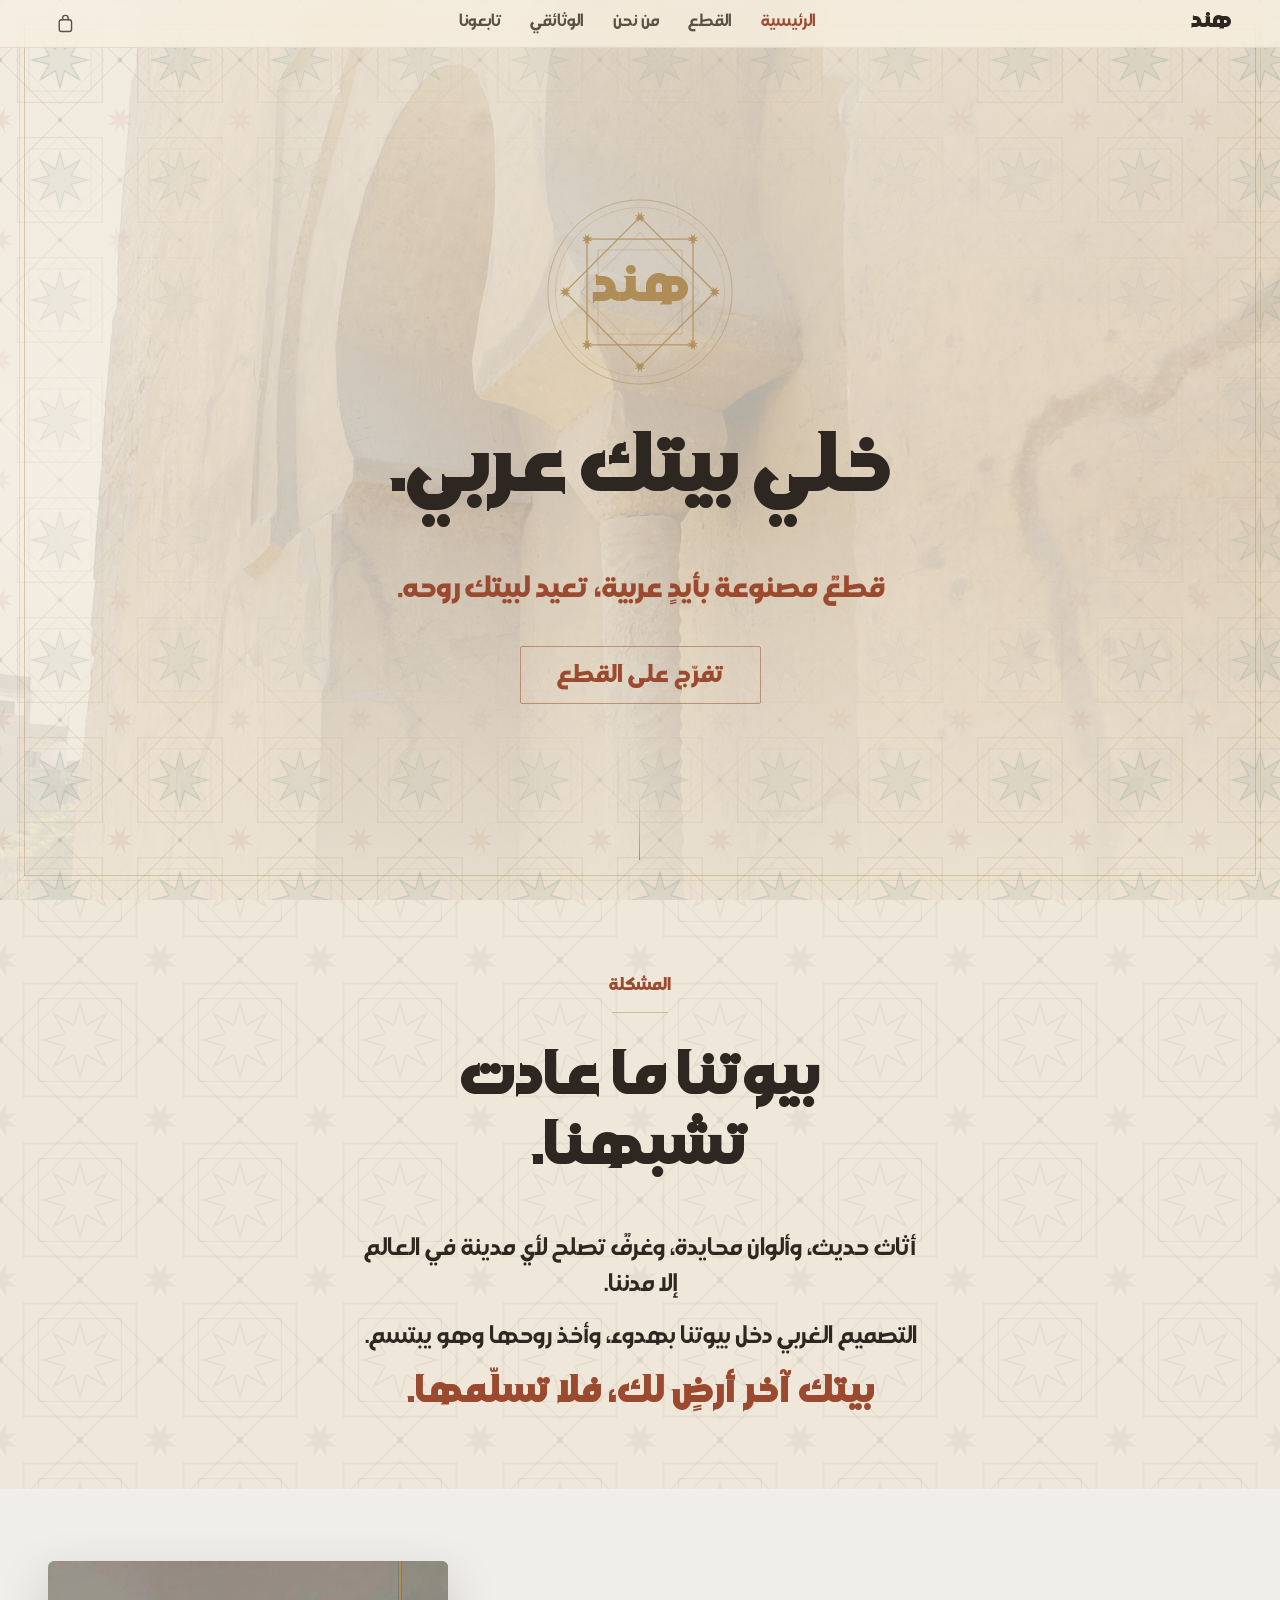
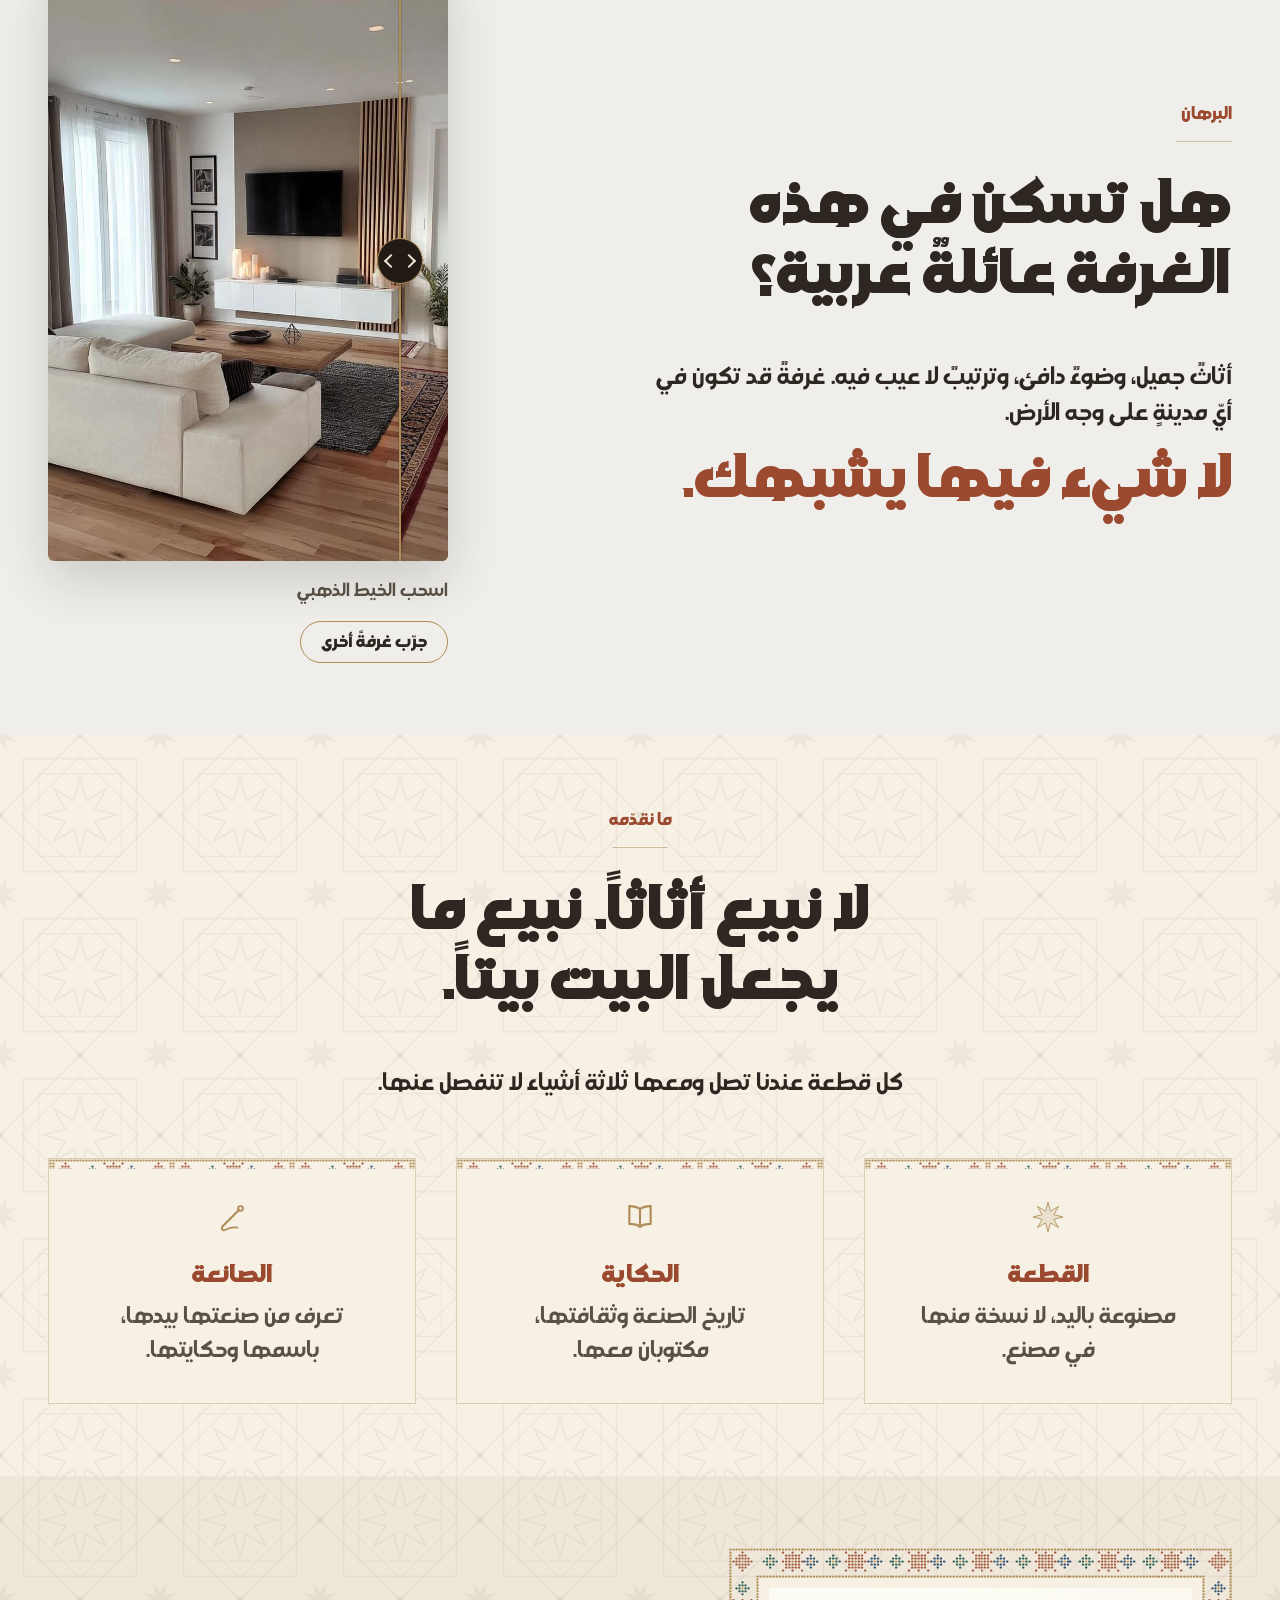
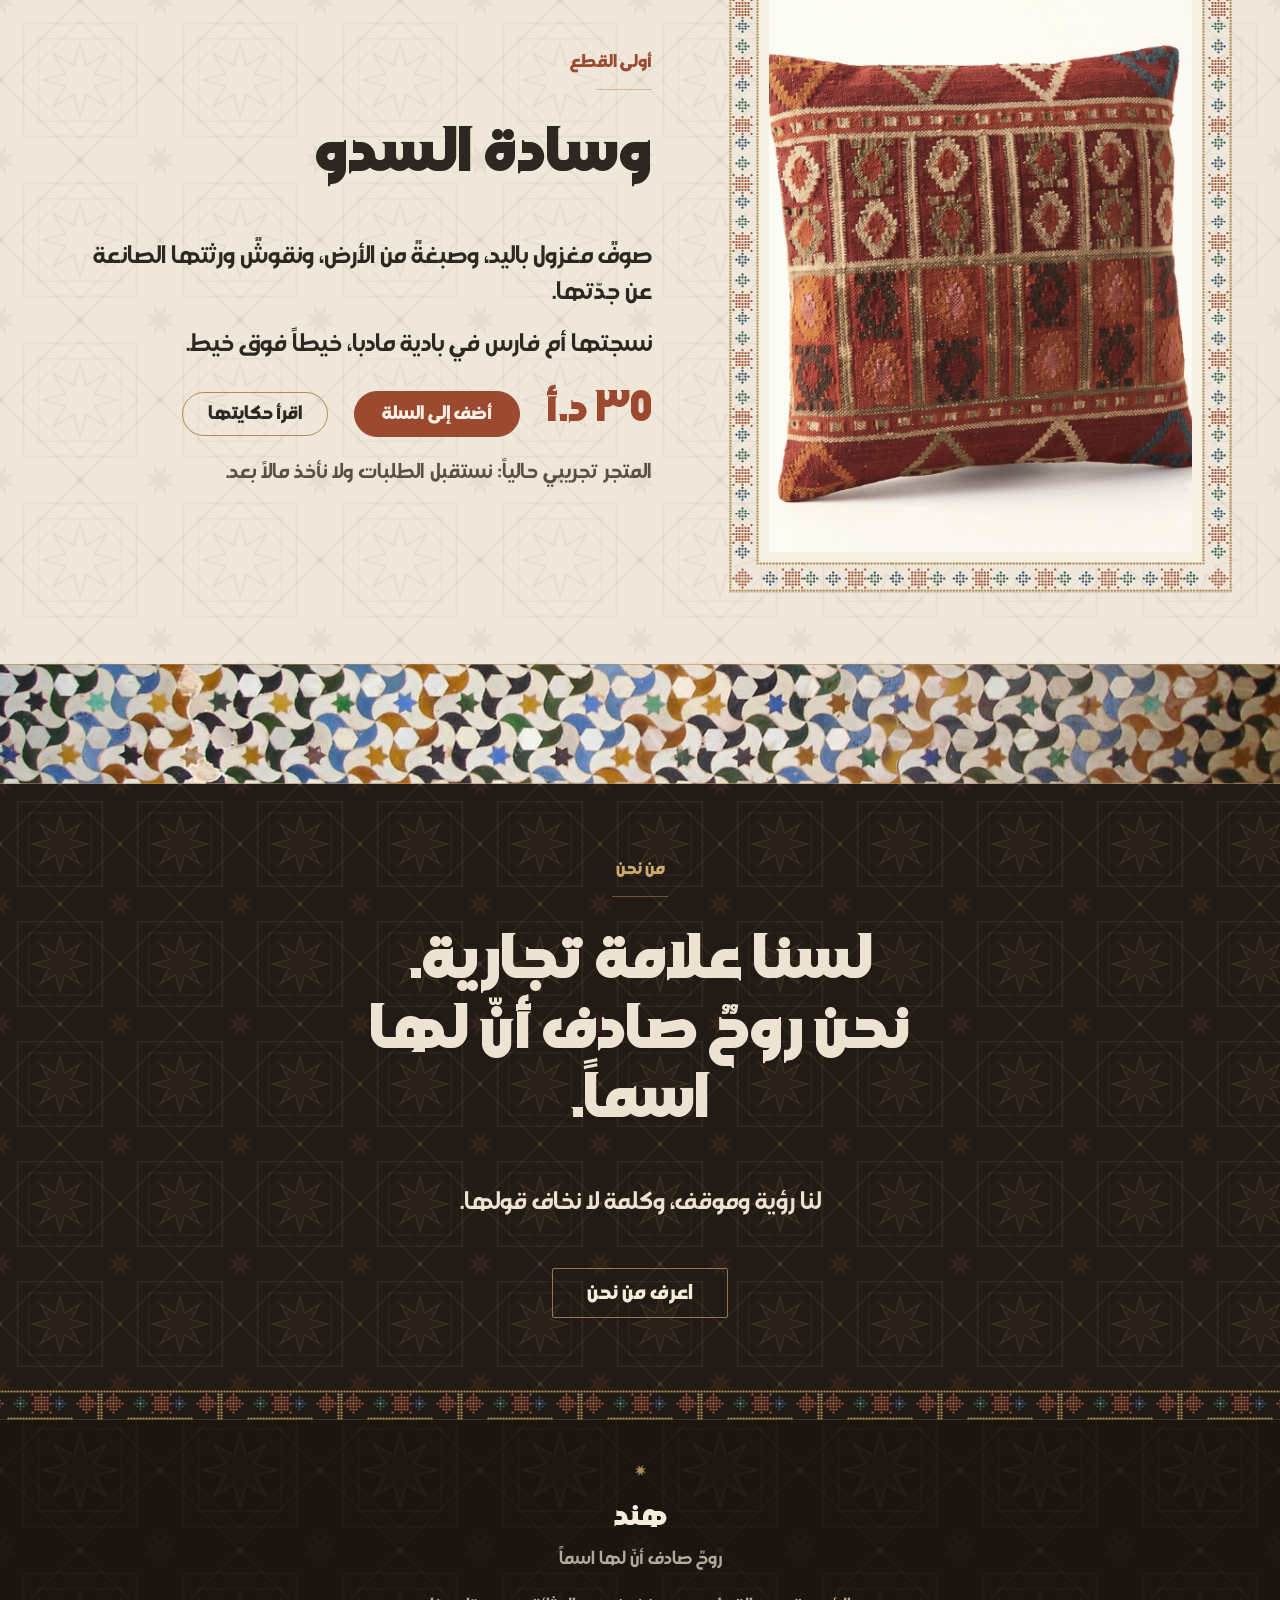
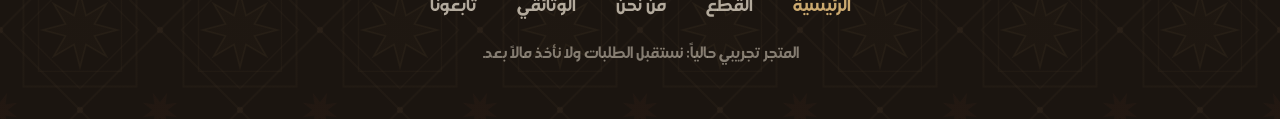
==== commit 947291f0: "Apple-clean topbar, swipeable photo carousel, and a full store grid - Topbar restyled after apple.co" ====
--- a/index.html
+++ b/index.html
@@ -58,7 +58,10 @@
     <a href="documentary.html">الوثائقي</a>
     <a href="follow.html">تابعونا</a>
   </div>
-  <button class="cart-btn" type="button" data-cart-open>السلة <span class="cart-count" aria-live="polite" hidden>0</span></button>
+  <button class="cart-btn" type="button" data-cart-open aria-label="السلة">
+    <svg class="bag" viewBox="0 0 18 22" aria-hidden="true" focusable="false"><path d="M6 7.2 V5.6 a3 3 0 0 1 6 0 V7.2" fill="none" stroke="currentColor" stroke-width="1.5" stroke-linecap="round"/><rect x="2.4" y="7.2" width="13.2" height="12.6" rx="2.4" fill="none" stroke="currentColor" stroke-width="1.5"/></svg>
+    <span class="cart-count" aria-live="polite" hidden>0</span>
+  </button>
 </nav>
 
 <main id="main">
--- a/site.css
+++ b/site.css
@@ -129,18 +129,14 @@
   align-items: center;
   justify-content: center;
   gap: 0.9rem;
-  padding: 0.6rem var(--pad-x);
-  background: rgba(246, 240, 229, 0.85);
-  -webkit-backdrop-filter: blur(10px);
-  backdrop-filter: blur(10px);
-  border-bottom: 1px solid rgba(176, 141, 87, 0.25);
-  opacity: 0;
-  visibility: hidden;               /* removes hidden controls from tab order */
-  pointer-events: none;
-  transition: opacity 0.8s ease, visibility 0s linear 0.8s;
-}
-.topbar.is-shown { opacity: 1; visibility: visible; pointer-events: auto; transition-delay: 0s; }
-.topbar .wordmark { font-weight: 900; font-size: 1.35rem; color: var(--ink); line-height: 1; text-decoration: none; }
+  min-height: 3rem;
+  padding: 0 var(--pad-x);
+  background: rgba(246, 240, 229, 0.78);
+  -webkit-backdrop-filter: saturate(1.8) blur(20px);
+  backdrop-filter: saturate(1.8) blur(20px);
+  border-bottom: 1px solid rgba(176, 141, 87, 0.2);
+}
+.topbar .wordmark { font-weight: 900; font-size: 1.15rem; color: var(--ink); line-height: 1; text-decoration: none; }
 .topbar .wordmark:focus-visible { outline: 2px solid var(--clay); outline-offset: 3px; }
 /* the one quick path: straight to the offering */
 .topbar .quick {
@@ -904,7 +900,6 @@
   .door:hover .photo, .cta:hover, .hero-cta:hover { transform: none; }
   .hero .rise { animation: none; opacity: 1; transform: none; }
   .reveal { opacity: 1; transform: none; transition: none; }
-  .topbar { transition: none; }
   .proof, .proof::after, .cap-row, .cap-row > span,
   .kicker-cold, .compare-answer, .compare-switch, .door-title { transition: none; }
   .compare-answer, .compare-switch:hover, .door-title:hover { transform: none; }
@@ -912,6 +907,7 @@
   .compare-stage.is-anim .compare-handle { transition: none; }
   .mosaic-band .tile svg { transition: none; }
   .mosaic-band .tile.lit svg { transform: none; }
+  .carousel-arrow, .carousel-dots button { transition: none; }
 }
 
 /* ============================================================
@@ -934,17 +930,18 @@
   -webkit-overflow-scrolling: touch;
 }
 .topbar .tabs::-webkit-scrollbar { display: none; }
+/* quiet, small, evenly spaced: the links whisper and the page speaks */
 .topbar .tabs a {
   color: var(--ink-soft);
   text-decoration: none;
-  font-weight: 700;
-  font-size: 0.95rem;
+  font-weight: 400;
+  font-size: 0.875rem;
   white-space: nowrap;
-  padding: 0.15em 0;
-  border-bottom: 2px solid transparent;
-}
-.topbar .tabs a:hover { color: var(--clay); }
-.topbar .tabs a[aria-current="page"] { color: var(--clay); border-bottom-color: var(--gold); }
+  padding: 0.35em 0;
+  transition: color 0.25s ease;
+}
+.topbar .tabs a:hover { color: var(--ink); }
+.topbar .tabs a[aria-current="page"] { color: var(--clay); }
 .topbar .tabs a:focus-visible { outline: 2px solid var(--clay); outline-offset: 3px; }
 /* when the row genuinely overflows (JS sets is-clipped), fade the cut
    edge so the eye knows there is more to drag into view */
@@ -959,33 +956,38 @@
   .topbar .tabs .tab-home { display: none; }
 }
 
-/* the basket: quiet until it holds something */
+/* the basket: a bare bag glyph, quiet until it holds something */
 .cart-btn {
   flex: 0 0 auto;
+  position: relative;
   display: inline-flex;
   align-items: center;
-  gap: 0.45em;
-  font-family: var(--font);
-  font-weight: 700;
-  font-size: 0.9rem;
+  justify-content: center;
+  width: 2.2rem;
+  height: 2.2rem;
   color: var(--ink);
   background: transparent;
-  border: 1.5px solid var(--gold);
-  border-radius: 999px;
-  padding: 0.3em 1em;
+  border: 0;
+  padding: 0;
   cursor: pointer;
-  transition: background-color 0.3s ease;
-}
-.cart-btn:hover { background: rgba(176, 141, 87, 0.14); }
+  opacity: 0.78;
+  transition: opacity 0.25s ease;
+}
+.cart-btn:hover { opacity: 1; }
+.cart-btn .bag { width: 1.05rem; height: auto; display: block; }
 .cart-btn:focus-visible { outline: 2px solid var(--clay); outline-offset: 3px; }
 .cart-count {
-  min-width: 1.5em;
-  padding: 0 0.35em;
+  position: absolute;
+  top: 0.05rem;
+  inset-inline-end: -0.15rem;
+  min-width: 1rem;
+  padding: 0 0.25em;
   border-radius: 999px;
   background: var(--clay);
   color: var(--plaster);
-  font-size: 0.85em;
-  line-height: 1.5;
+  font-size: 0.62rem;
+  font-weight: 700;
+  line-height: 1.6;
   text-align: center;
 }
 
@@ -1087,17 +1089,19 @@
 .offer-item h3 { font-weight: 900; font-size: 1.25rem; color: var(--clay); margin-bottom: 0.4rem; }
 .offer-item p { margin: 0; color: var(--ink-soft); font-size: 0.95em; text-wrap: pretty; }
 
-/* ---------- The shelves: product cards ---------- */
+/* ---------- The shelves: product cards ----------
+   Fixed column counts, not auto-fit: auto-fit counts columns by the
+   track max and left the shelf half empty once it actually filled. */
 .shelf {
   display: grid;
   grid-template-columns: 1fr;
-  gap: clamp(2.5rem, 5vw, 3.5rem);
+  gap: clamp(2rem, 4vw, 3.5rem) clamp(1.5rem, 3vw, 3rem);
   max-width: var(--field);
   margin-inline: auto;
   text-align: center;
-  justify-content: center;
-}
-@media (min-width: 760px) { .shelf { grid-template-columns: repeat(auto-fit, minmax(16rem, 24rem)); } }
+}
+@media (min-width: 560px) { .shelf { grid-template-columns: repeat(2, 1fr); } }
+@media (min-width: 1000px) { .shelf { grid-template-columns: repeat(3, 1fr); } }
 .card .photo { max-width: 22rem; margin-inline: auto; border-width: clamp(13px, 1.6vw, 20px); }
 .card h2 {
   font-weight: 900;
@@ -1122,11 +1126,27 @@
   margin: clamp(2.5rem, 6vh, 4rem) auto 0;
 }
 
+/* a piece that is on its way: the frame is real, the photo is not
+   here yet - a faint star holds its place */
+.photo-soon {
+  aspect-ratio: 3 / 4;
+  display: grid;
+  place-content: center;
+  justify-items: center;
+  gap: 0.9rem;
+  background: #EAE0CD;
+  color: var(--gold);
+}
+.photo-soon svg { width: 3.2rem; height: 3.2rem; opacity: 0.55; }
+.photo-soon span { font-size: 0.85rem; font-weight: 700; color: var(--ink-soft); opacity: 0.7; }
+.card-photo { display: block; }
+.card-photo:focus-visible { outline: 2px solid var(--clay); outline-offset: 4px; }
+
 /* ---------- A piece's own page ----------
-   Mobile order is a store's order: first photo, then name + price +
-   add-to-cart, then the rest of the photos. On wide screens the
-   gallery stacks in one column and the buy panel sits sticky beside
-   it, so the price and CTA never scroll away. */
+   Mobile order is a store's order: all the photos in one swipeable
+   frame, then name + price + add-to-cart. On wide screens the
+   carousel and the sticky buy panel sit side by side, so the price
+   and CTA never scroll away. */
 .product-top {
   display: grid;
   grid-template-columns: 1fr;
@@ -1137,24 +1157,83 @@
 @media (min-width: 820px) {
   .product-top {
     grid-template-columns: 6fr 5fr;
-    grid-template-areas:
-      "main panel"
-      "more panel";
+    grid-template-areas: "main panel";
     align-items: start;
     column-gap: clamp(2.5rem, 6vw, 5rem);
-    row-gap: clamp(1rem, 2.5vw, 1.75rem);
   }
-  .gallery-main { grid-area: main; }
-  .gallery-more { grid-area: more; }
+  .gallery-carousel { grid-area: main; }
   .product-top .buy-panel {
     grid-area: panel;
     position: sticky;
     top: 4rem;
   }
 }
-.gallery-main .photo img { aspect-ratio: 1; }
-.gallery-more { display: grid; grid-template-columns: 1fr 1fr; gap: clamp(1rem, 2.5vw, 1.75rem); }
-.gallery-more .photo img { aspect-ratio: 1; }
+
+/* ---------- Product photo carousel ----------
+   One framed window; the photos slide through it side by side and
+   snap one at a time, the way stories are flipped through. */
+.carousel-window { position: relative; }
+.carousel-track {
+  display: flex;
+  overflow-x: auto;
+  scroll-snap-type: x mandatory;
+  overscroll-behavior-x: contain;
+  scrollbar-width: none;
+  -webkit-overflow-scrolling: touch;
+}
+.carousel-track::-webkit-scrollbar { display: none; }
+.carousel-track:focus-visible { outline: 2px solid var(--clay); outline-offset: 6px; }
+.carousel-track img {
+  flex: 0 0 100%;
+  width: 100%;
+  aspect-ratio: 1;
+  object-fit: cover;
+  scroll-snap-align: start;
+  scroll-snap-stop: always;
+}
+.carousel-arrow {
+  position: absolute;
+  top: 50%;
+  transform: translateY(-50%);
+  z-index: 2;
+  width: 2.4rem;
+  height: 2.4rem;
+  display: grid;
+  place-items: center;
+  border: 0;
+  border-radius: 50%;
+  background: rgba(246, 240, 229, 0.88);
+  color: var(--ink);
+  box-shadow: 0 1px 6px rgba(46, 39, 33, 0.2);
+  cursor: pointer;
+  opacity: 0;
+  transition: opacity 0.25s ease;
+}
+.carousel-arrow svg { width: 0.85rem; height: 0.85rem; display: block; }
+.carousel-arrow-prev { inset-inline-start: 1rem; }
+.carousel-arrow-next { inset-inline-end: 1rem; }
+.carousel-window:hover .carousel-arrow:not([disabled]),
+.carousel-arrow:focus-visible { opacity: 1; }
+.carousel-arrow[disabled] { pointer-events: none; }
+@media (hover: none) { .carousel-arrow { display: none; } }
+.carousel-dots {
+  display: flex;
+  justify-content: center;
+  gap: 0.5rem;
+  margin-top: 0.9rem;
+}
+.carousel-dots button {
+  width: 0.5rem;
+  height: 0.5rem;
+  border-radius: 50%;
+  border: 0;
+  padding: 0;
+  background: rgba(176, 141, 87, 0.35);
+  cursor: pointer;
+  transition: background-color 0.25s ease, transform 0.25s ease;
+}
+.carousel-dots button[aria-current="true"] { background: var(--clay); transform: scale(1.3); }
+.carousel-dots button:focus-visible { outline: 2px solid var(--clay); outline-offset: 3px; }
 .buy-panel { max-width: var(--measure); }
 .buy-panel h1 { font-size: clamp(2.2rem, 1.5rem + 3vw, 3.3rem); margin-bottom: 0.6rem; }
 /* price and add-to-cart are one decision: keep them on one row */
@@ -1301,6 +1380,17 @@
   border-radius: 4px;
   border: 1px solid rgba(176, 141, 87, 0.4);
 }
+/* preview pieces have no photo yet: a faint star holds the thumb */
+.cart-item-img.is-empty {
+  display: grid;
+  place-items: center;
+  aspect-ratio: 1;
+  border-radius: 4px;
+  border: 1px solid rgba(176, 141, 87, 0.4);
+  background: #EAE0CD;
+  color: var(--gold);
+}
+.cart-item-img.is-empty svg { width: 1.6rem; height: 1.6rem; opacity: 0.6; }
 .cart-item-name { display: block; font-weight: 700; color: var(--ink); text-decoration: none; }
 .cart-item-name:hover { color: var(--clay); }
 .cart-item-price { display: block; color: var(--clay); font-weight: 700; font-size: 0.95em; margin-top: 0.15em; }
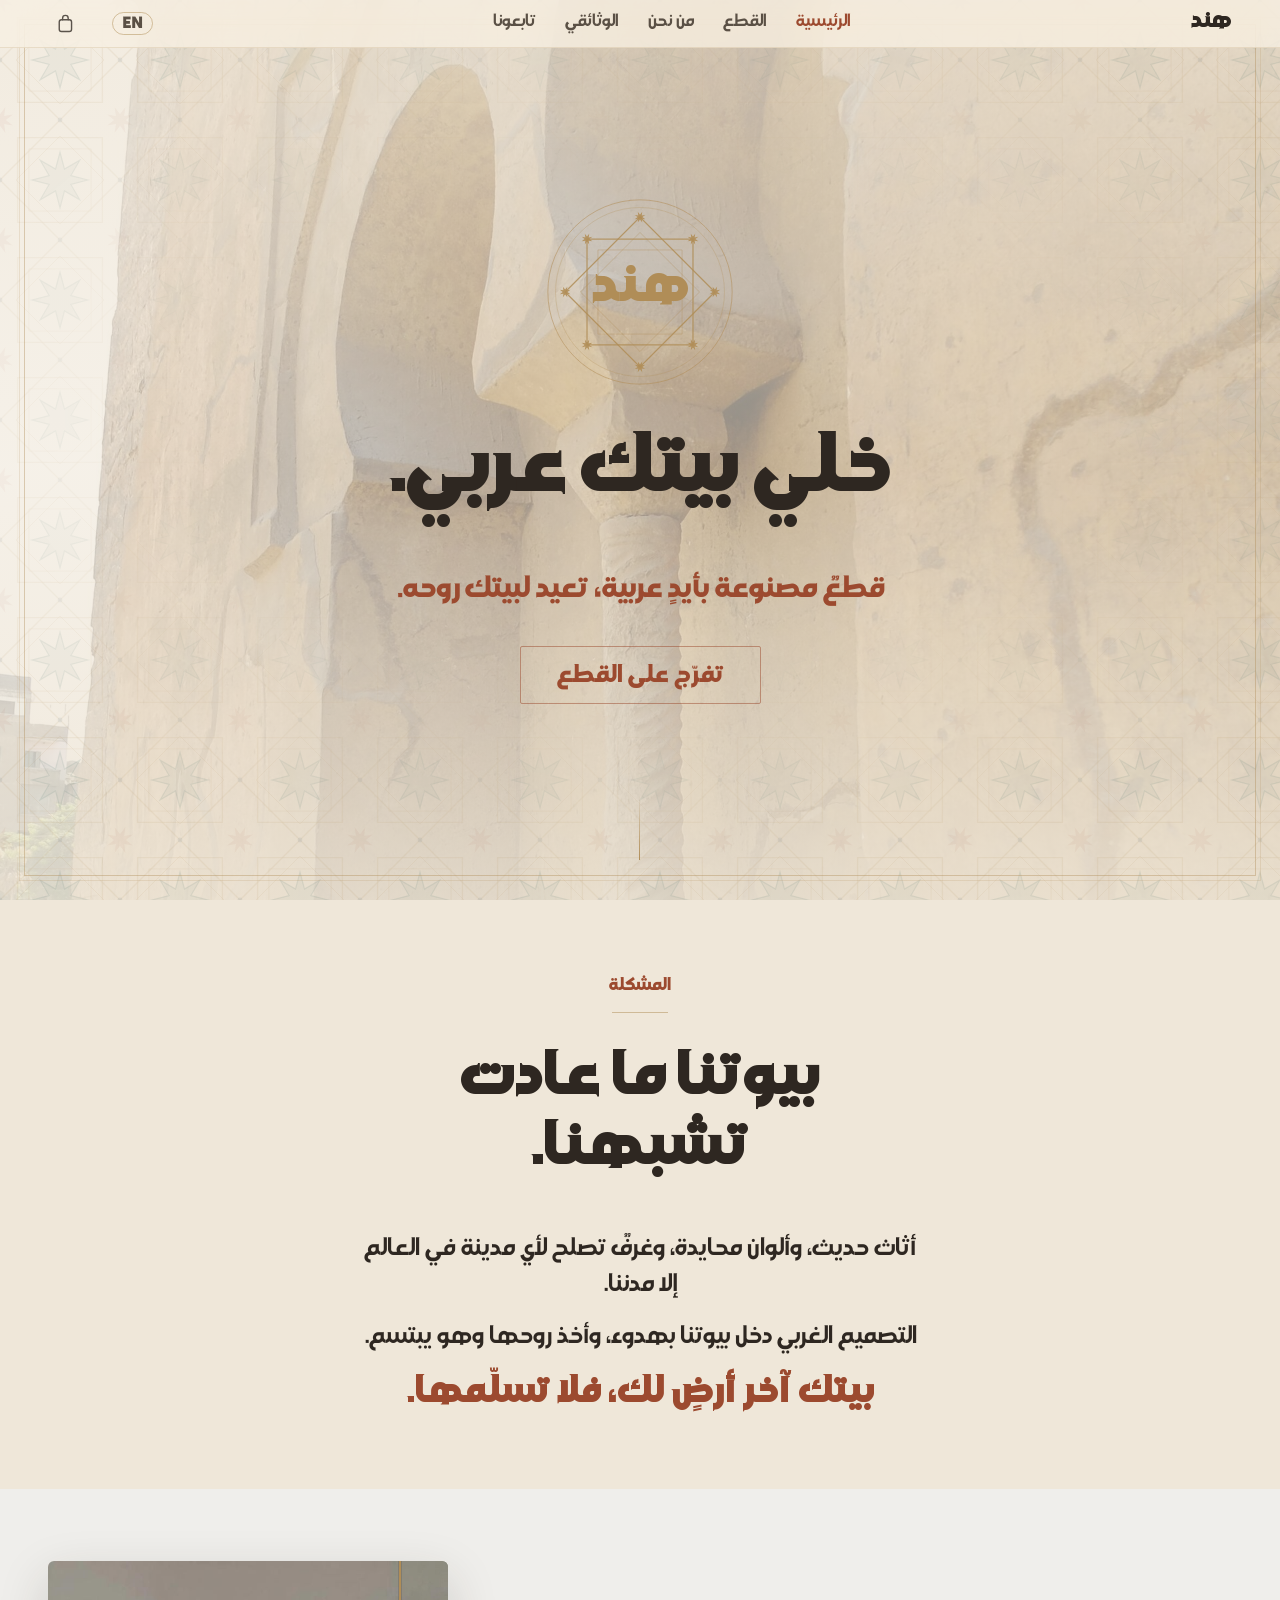
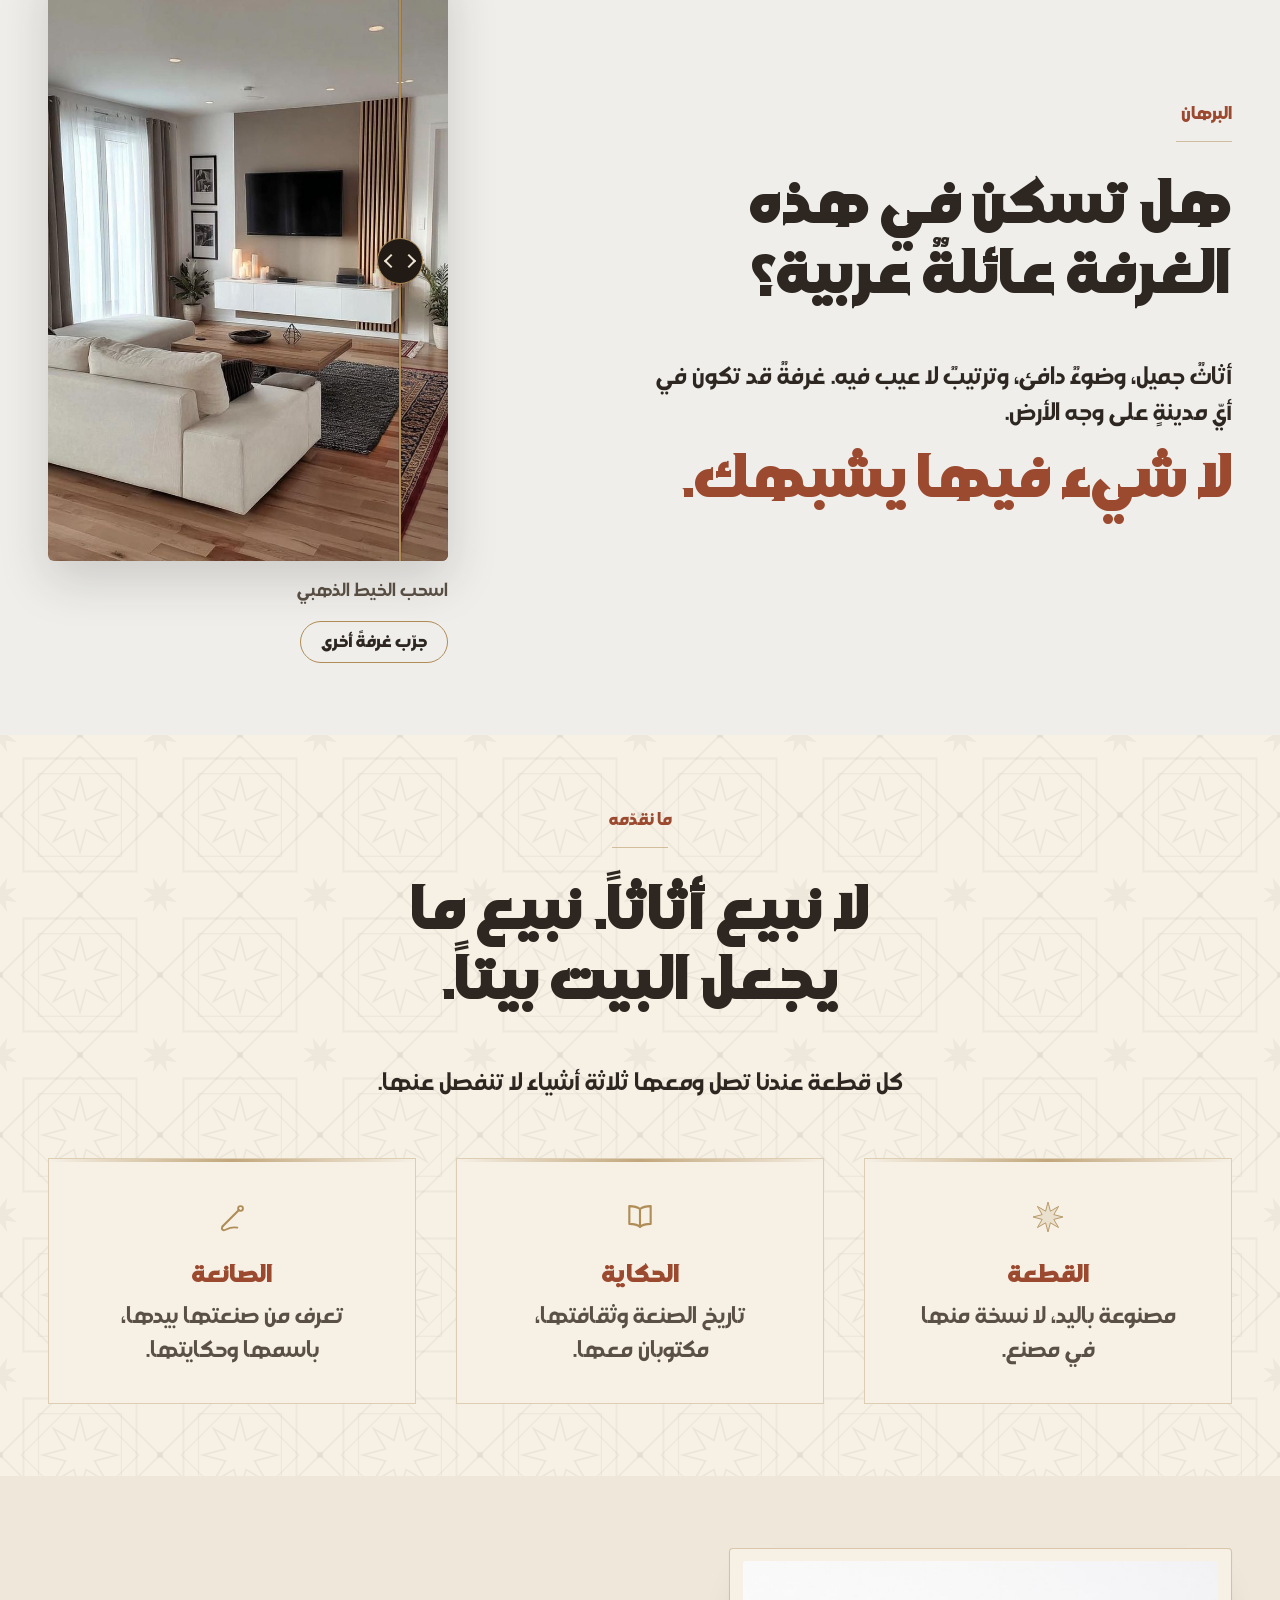
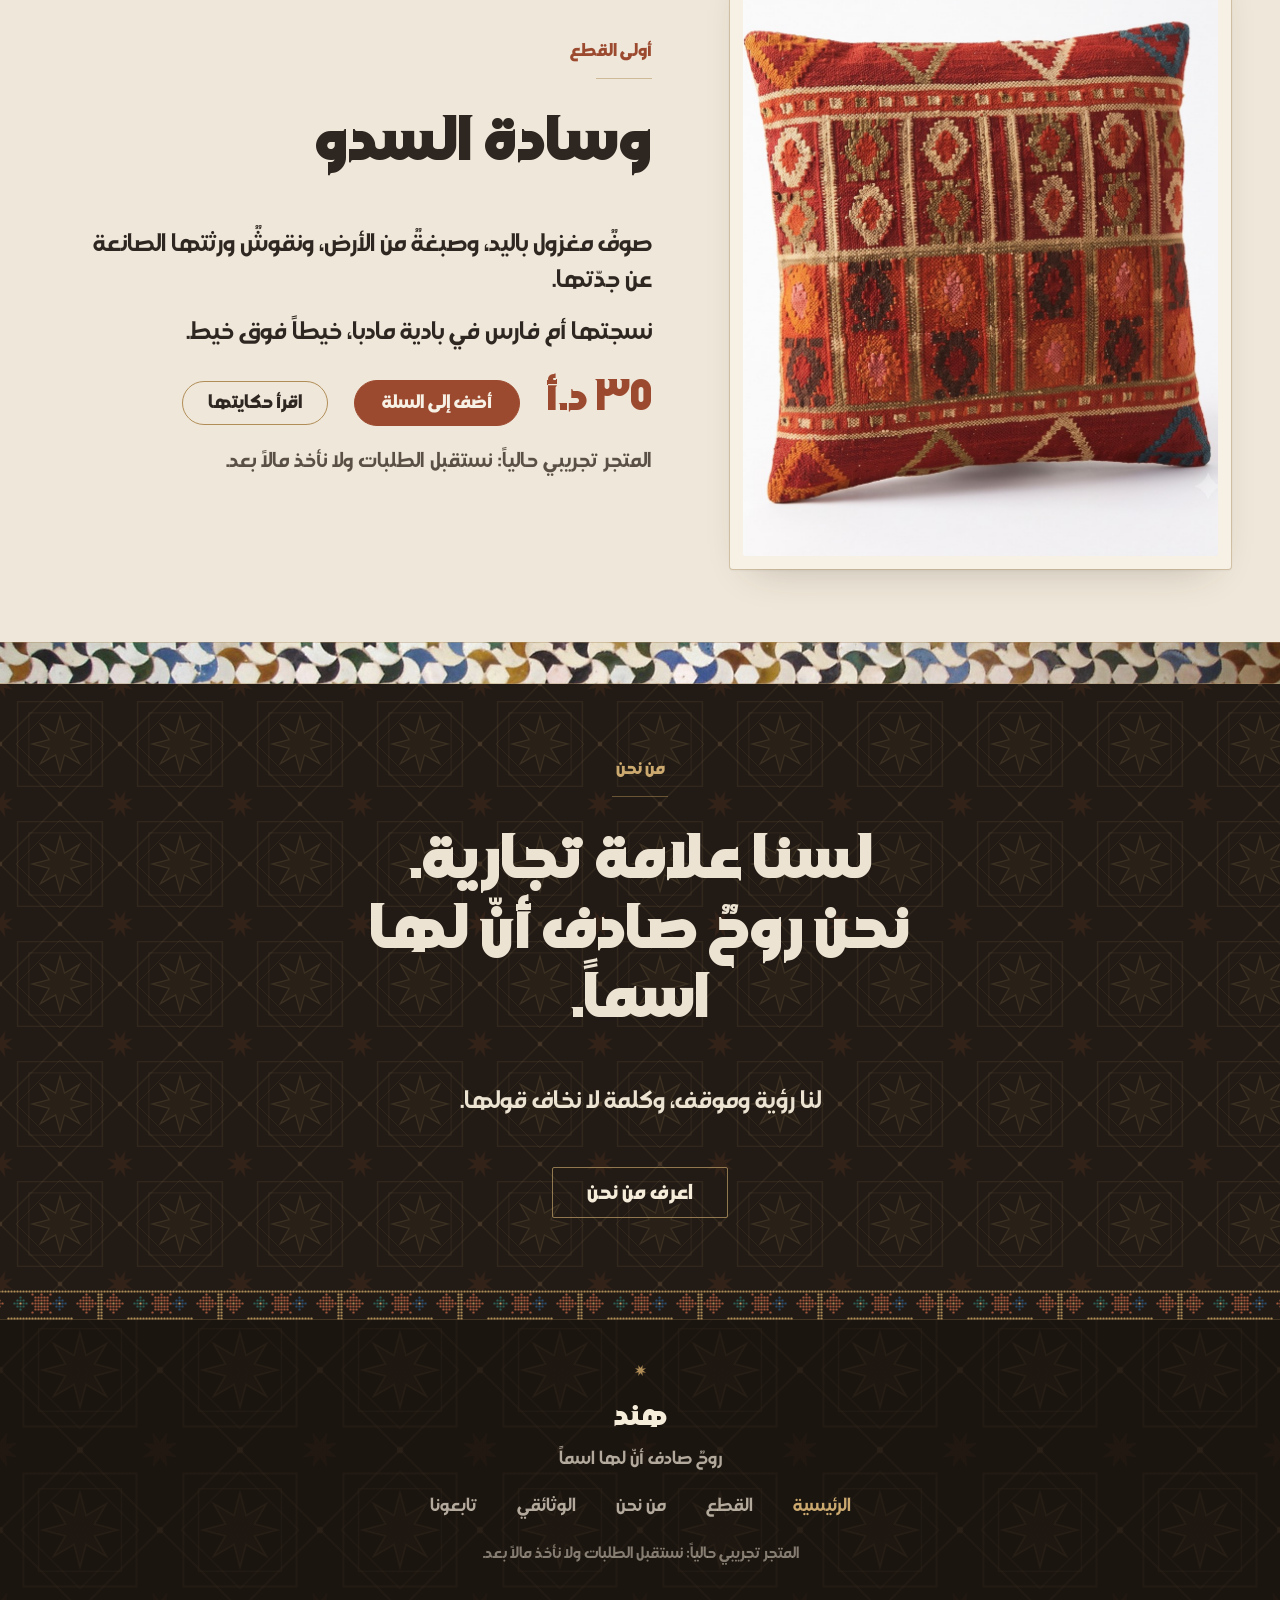
==== commit fc3f822a: "Launch-ready pass: calm redesign, SEO, English /en/ site, cart fix - Redesign (site.css): replace th" ====
--- a/index.html
+++ b/index.html
@@ -14,18 +14,24 @@
      4. Confirm DG Tebian web license (abulbara91@gmail.com).
      5. The store is a DEMO: no payment and no shipping are wired up.
      ==================================================================== -->
-<!-- TODO: set to the real domain -->
-<link rel="canonical" href="">
-
+<!-- TODO before launch: replace hind.example with your real domain (repo-wide). -->
+<link rel="canonical" href="https://hind.example/index.html">
+<link rel="alternate" hreflang="ar" href="https://hind.example/index.html">
+<link rel="alternate" hreflang="en" href="https://hind.example/en/index.html">
+<link rel="alternate" hreflang="x-default" href="https://hind.example/index.html">
+
+<meta property="og:site_name" content="هند">
 <meta property="og:title" content="هند - خلي بيتك عربي">
 <meta property="og:description" content="قطع مصنوعة بأيدٍ عربية تعيد لبيتك روحه. لكلّ قطعة صانعتها وحكايتها.">
 <meta property="og:type" content="website">
-<meta property="og:locale" content="ar">
-<meta property="og:image" content="Images/site/og-image.png">
+<meta property="og:locale" content="ar_JO">
+<meta property="og:locale:alternate" content="en_US">
+<meta property="og:url" content="https://hind.example/index.html">
+<meta property="og:image" content="https://hind.example/Images/site/og-image.png">
 <meta name="twitter:card" content="summary_large_image">
 <meta name="twitter:title" content="هند - خلي بيتك عربي">
 <meta name="twitter:description" content="قطع مصنوعة بأيدٍ عربية تعيد لبيتك روحه. لكلّ قطعة صانعتها وحكايتها.">
-<meta name="twitter:image" content="Images/site/og-image.png">
+<meta name="twitter:image" content="https://hind.example/Images/site/og-image.png">
 
 <link rel="icon" type="image/png" sizes="64x64" href="Images/site/favicon-64.png">
 <link rel="icon" type="image/png" sizes="512x512" href="Images/site/icon-512.png">
@@ -34,12 +40,13 @@
 
 <script>
 if (location.protocol !== "file:") {
-  ["black", "regular", "bold"].forEach(function (w) {
-    var l = document.createElement("link");
-    l.rel = "preload"; l.as = "font"; l.type = "font/woff2"; l.crossOrigin = "";
-    l.href = "fonts/dg-tebian-" + w + ".woff2";
-    document.head.appendChild(l);
-  });
+  /* Preload only the display weight the LCP element needs; Bold and Regular
+     stream in via @font-face + font-display:swap. Cut render delay by ~60%
+     vs preloading all three. */
+  var l = document.createElement("link");
+  l.rel = "preload"; l.as = "font"; l.type = "font/woff2"; l.crossOrigin = "";
+  l.href = "fonts/dg-tebian-black.woff2";
+  document.head.appendChild(l);
 }
 </script>
 <link rel="stylesheet" href="site.css">
@@ -174,7 +181,7 @@
         <div class="buy-row">
           <p class="price">٣٥ د.أ</p>
           <button class="btn-solid" type="button" data-add="sadu-pillow">أضف إلى السلة</button>
-          <a class="btn" href="pillow.html">اقرأ حكايتها</a>
+          <a class="btn" href="product.html?id=sadu-pillow">اقرأ حكايتها</a>
         </div>
         <p class="demo-hint">المتجر تجريبي حالياً: نستقبل الطلبات ولا نأخذ مالاً بعد.</p>
       </div>
--- a/site.css
+++ b/site.css
@@ -77,7 +77,7 @@
   background: var(--sand);
   color: var(--ink);
   line-height: 1.8;
-  font-size: clamp(1.05rem, 1rem + 0.45vw, 1.25rem);
+  font-size: clamp(1.125rem, 1rem + 0.55vw, 1.25rem);
   text-rendering: optimizeLegibility;
   font-feature-settings: "liga" on, "calt" on;
   /* clip does not create a scroll container, so position:sticky
@@ -88,8 +88,10 @@
 
 img { max-width: 100%; display: block; }
 
-/* The whisper lattice lives behind every plain section */
-main { background: var(--sand) var(--pattern-page); background-size: 160px; }
+/* Plain sections now sit on calm, solid ground so the pieces breathe;
+   the star lattice is reserved for the feature grounds (hero, alt-ground,
+   night) where it reads as intent, not as constant background noise. */
+main { background: var(--sand); }
 
 /* ---------- The golden thread: reading progress, spun right to left ---------- */
 .thread-progress {
@@ -226,7 +228,7 @@
   padding: var(--section-pad) var(--pad-x);
   position: relative;
   background:
-    linear-gradient(rgba(239,231,217,0.88), rgba(239,231,217,0.72) 55%, rgba(239,231,217,0.94)),
+    linear-gradient(rgba(239,231,217,0.82), rgba(239,231,217,0.60) 52%, rgba(239,231,217,0.90)),
     url("Images/web/ibn-tulun-arches.jpg") center 30% / cover no-repeat var(--sand);
 }
 /* the colored star grid, fading out behind the headline */
@@ -236,7 +238,7 @@
   inset: 0;
   background: var(--pattern-hero);
   background-size: 120px;
-  opacity: 0.5;
+  opacity: 0.32;
   -webkit-mask-image: radial-gradient(ellipse 72% 58% at 50% 46%, transparent 44%, #000 88%);
   mask-image: radial-gradient(ellipse 72% 58% at 50% 46%, transparent 44%, #000 88%);
   pointer-events: none;
@@ -515,30 +517,38 @@
 
 /* ---------- Zellige frieze bands (real Alhambra tilework) ---------- */
 .frieze {
-  height: clamp(72px, 12vw, 120px);
-  background: url("Images/web/alhambra-wall.jpg") center 68% / cover no-repeat #C8B394;
-  border-block: 1px solid rgba(176, 141, 87, 0.55);
+  height: clamp(24px, 4vw, 42px);
+  background: url("Images/web/alhambra-wall.jpg") center / cover no-repeat #C8B394;
+  filter: saturate(0.78) brightness(1.02);
+  border-block: 1px solid rgba(176, 141, 87, 0.4);
 }
 
 /* ---------- Framed photographs: a tatreez border, embroidered in
      madder-red cross-stitch stars, around a plaster mat ---------- */
+/* A quiet plaster mat, a single gold hairline, and a soft lift. The
+   embroidery moved to a whisper: identity now lives in the warm mat and
+   the thin gold keyline, not a heavy rug border that outshouted the piece. */
 .photo {
-  --frame-pad: clamp(6px, 0.9vw, 10px);
+  --frame-pad: clamp(8px, 1vw, 14px);
   position: relative;
   background: var(--plaster);
   background-clip: padding-box;
   padding: var(--frame-pad);
-  border: clamp(18px, 2.4vw, 30px) solid transparent;
-  border-image: var(--tatreez) 30 round;
-  box-shadow: 0 1px 0 rgba(46, 39, 33, 0.10);
+  border: 1px solid rgba(176, 141, 87, 0.34);
+  border-radius: 4px;
+  box-shadow:
+    0 1px 2px rgba(46, 39, 33, 0.05),
+    0 18px 40px -24px rgba(46, 39, 33, 0.30);
 }
 .photo img {
   width: 100%;
-  aspect-ratio: 3 / 4;
+  aspect-ratio: 4 / 5;
   object-fit: cover;
+  border-radius: 2px;
   background: #D9C9AF;   /* warm fallback if an image is missing */
-  /* one shared warm grade so every photo reads as one family */
-  filter: sepia(0.16) saturate(0.9) contrast(0.98);
+  /* true-colour products: only the faintest warmth to keep the family,
+     no sepia veil dulling the reds and coppers a buyer wants to judge */
+  filter: saturate(1.02);
 }
 
 /* Section ٤: three prints, one per line of the copy — equal, aligned */
@@ -907,7 +917,7 @@
   .compare-stage.is-anim .compare-handle { transition: none; }
   .mosaic-band .tile svg { transition: none; }
   .mosaic-band .tile.lit svg { transform: none; }
-  .carousel-arrow, .carousel-dots button { transition: none; }
+  .carousel-arrow, .carousel-dots button::before { transition: none; }
 }
 
 /* ============================================================
@@ -1065,18 +1075,16 @@
   background: var(--plaster);
   border: 1px solid rgba(176, 141, 87, 0.35);
 }
-/* a sliver of the tatreez band stitches each card to the page family */
+/* a fine gold seam, not a stitched band: the calmer echo of the frame */
 .offer-item::before,
 .follow-card::before {
   content: "";
   position: absolute;
   inset-inline: 0;
   top: 0;
-  height: 10px;
-  background-image: var(--tatreez);
-  background-size: 120px 120px;
-  background-repeat: repeat-x;
-  background-position: center top;
+  height: 3px;
+  background: linear-gradient(to left, transparent, var(--gold), transparent);
+  opacity: 0.75;
 }
 /* each promise gets its own glyph: star, book, needle */
 .offer-item .g {
@@ -1102,7 +1110,9 @@
 }
 @media (min-width: 560px) { .shelf { grid-template-columns: repeat(2, 1fr); } }
 @media (min-width: 1000px) { .shelf { grid-template-columns: repeat(3, 1fr); } }
-.card .photo { max-width: 22rem; margin-inline: auto; border-width: clamp(13px, 1.6vw, 20px); }
+.card .photo { max-width: 22rem; margin-inline: auto; }
+/* square product cards keep the shelf rows even, whatever the source ratio */
+.card .photo img { aspect-ratio: 1; }
 .card h2 {
   font-weight: 900;
   font-size: clamp(1.35rem, 1.1rem + 1.2vw, 1.8rem);
@@ -1118,6 +1128,81 @@
   flex-wrap: wrap;
   margin-top: 1.1rem;
 }
+/* the piece lifts a little when you reach for it - a live shelf */
+.card .photo { transition: transform 0.3s ease, box-shadow 0.3s ease; }
+.card-photo:hover .photo,
+.card-photo:focus-visible .photo {
+  transform: translateY(-5px);
+  box-shadow:
+    0 2px 4px rgba(46, 39, 33, 0.06),
+    0 30px 55px -28px rgba(46, 39, 33, 0.40);
+}
+/* the title is itself a quiet doorway to the piece's page */
+.card-title-link { color: inherit; text-decoration: none; transition: color 0.2s ease; }
+.card-title-link:hover { color: var(--clay); }
+.card-title-link:focus-visible { outline: 2px solid var(--clay); outline-offset: 3px; }
+/* read-the-story: one quiet line under the buy button, not a second button */
+.card-story-link {
+  display: inline-block;
+  margin-top: 0.85rem;
+  color: var(--clay);
+  font-weight: 700;
+  font-size: 0.9rem;
+  text-decoration: underline;
+  text-underline-offset: 4px;
+}
+.card-story-link:hover { color: #8A3F27; }
+.card-story-link:focus-visible { outline: 2px solid var(--clay); outline-offset: 3px; }
+/* a piece still on its way: clearly previewed, clearly not yet for sale */
+.card-soon-tag {
+  display: inline-block;
+  padding: 0.5em 1.3em;
+  border: 1px dashed rgba(176, 141, 87, 0.6);
+  border-radius: 999px;
+  color: var(--ink-soft);
+  font-weight: 700;
+  font-size: 0.9rem;
+}
+.card.is-soon { opacity: 0.92; }
+.card.is-soon .price { color: var(--ink-soft); }
+/* ---------- Category filter chips (products.html) ---------- */
+.filters {
+  display: flex;
+  justify-content: center;
+  flex-wrap: wrap;
+  gap: 0.5rem;
+  padding: 0 var(--pad-x);
+  margin: 0 auto clamp(1.5rem, 4vh, 2.4rem);
+  max-width: var(--field);
+}
+.chip {
+  font: inherit;
+  font-size: 0.95rem;
+  font-weight: 700;
+  padding: 0.55em 1.25em;
+  border: 1px solid rgba(176, 141, 87, 0.5);
+  background: transparent;
+  color: var(--ink);
+  border-radius: 999px;
+  cursor: pointer;
+  transition: background-color 0.25s ease, color 0.25s ease, border-color 0.25s ease;
+}
+.chip:hover { background: rgba(176, 141, 87, 0.10); }
+.chip:focus-visible { outline: 2px solid var(--clay); outline-offset: 3px; }
+.chip.is-active {
+  background: var(--ink);
+  color: var(--sand-on-night);
+  border-color: var(--ink);
+}
+.shelf .card.is-hidden { display: none; }
+.shelf-empty {
+  text-align: center;
+  color: var(--ink-soft);
+  padding: clamp(2rem, 5vh, 3rem) var(--pad-x);
+  margin: 0 auto;
+}
+.shelf-empty[hidden] { display: none; }
+
 .shelf-note {
   text-align: center;
   color: var(--ink-soft);
@@ -1129,7 +1214,7 @@
 /* a piece that is on its way: the frame is real, the photo is not
    here yet - a faint star holds its place */
 .photo-soon {
-  aspect-ratio: 3 / 4;
+  aspect-ratio: 1;
   display: grid;
   place-content: center;
   justify-items: center;
@@ -1172,9 +1257,18 @@
 /* ---------- Product photo carousel ----------
    One framed window; the photos slide through it side by side and
    snap one at a time, the way stories are flipped through. */
-.carousel-window { position: relative; }
+/* The frame reserves the aspect ratio; the track fills the frame;
+   each image fills the track. Putting aspect-ratio on the img inside
+   a flex row lets flex intrinsic sizing win, which stretched images
+   to their intrinsic 1200px height and cropped them via object-fit
+   cover — the "zoomed in" bug. */
+.carousel-window {
+  position: relative;
+  aspect-ratio: 1;
+}
 .carousel-track {
   display: flex;
+  height: 100%;
   overflow-x: auto;
   scroll-snap-type: x mandatory;
   overscroll-behavior-x: contain;
@@ -1186,7 +1280,7 @@
 .carousel-track img {
   flex: 0 0 100%;
   width: 100%;
-  aspect-ratio: 1;
+  height: 100%;
   object-fit: cover;
   scroll-snap-align: start;
   scroll-snap-stop: always;
@@ -1219,20 +1313,33 @@
 .carousel-dots {
   display: flex;
   justify-content: center;
-  gap: 0.5rem;
-  margin-top: 0.9rem;
-}
+  gap: 0.25rem;
+  margin-top: 0.6rem;
+}
+/* Tap area is 24×24 (WCAG 2.5.8), but the visible dot is still a small
+   pellet drawn via ::before — invisible padding gives fat fingers room
+   without changing the design. */
 .carousel-dots button {
+  width: 24px;
+  height: 24px;
+  border-radius: 50%;
+  border: 0;
+  padding: 0;
+  background: transparent;
+  cursor: pointer;
+  display: inline-flex;
+  align-items: center;
+  justify-content: center;
+}
+.carousel-dots button::before {
+  content: "";
   width: 0.5rem;
   height: 0.5rem;
   border-radius: 50%;
-  border: 0;
-  padding: 0;
   background: rgba(176, 141, 87, 0.35);
-  cursor: pointer;
   transition: background-color 0.25s ease, transform 0.25s ease;
 }
-.carousel-dots button[aria-current="true"] { background: var(--clay); transform: scale(1.3); }
+.carousel-dots button[aria-current="true"]::before { background: var(--clay); transform: scale(1.3); }
 .carousel-dots button:focus-visible { outline: 2px solid var(--clay); outline-offset: 3px; }
 .buy-panel { max-width: var(--measure); }
 .buy-panel h1 { font-size: clamp(2.2rem, 1.5rem + 3vw, 3.3rem); margin-bottom: 0.6rem; }
@@ -1450,3 +1557,163 @@
   color: rgba(237, 227, 210, 0.5);
 }
 .footer-nav a[aria-current="page"] { color: #CBA96F; }
+
+/* ============================================================
+   Mobile tap-target polish (WCAG 2.5.8 + Apple HIG 44×44)
+   Triggers on narrow viewports OR any coarse-pointer device.
+   Keeps the slim visual aesthetic on desktop; only enlarges
+   the *hit box* on touch surfaces. Interactive elements grow
+   invisibly by stretching to the parent flex height and gaining
+   padding, so nothing shifts layout.
+   ============================================================ */
+@media (max-width: 720px), (pointer: coarse) {
+  /* Give the topbar breathing room and let its children stretch to
+     fill it — every tap target becomes at least topbar-tall. */
+  .topbar { min-height: 3.5rem; }
+  .topbar.has-tabs { align-items: stretch; padding-inline: 0.6rem; }
+  .topbar.has-tabs > .wordmark,
+  .topbar.has-tabs > .tabs > a,
+  .topbar.has-tabs > .cart-btn { align-self: stretch; }
+  .topbar.has-tabs .wordmark {
+    display: inline-flex;
+    align-items: center;
+    padding-inline: 0.5rem;
+    font-size: 1.25rem;
+  }
+  .topbar.has-tabs .tabs { align-items: stretch; gap: 0.4rem; }
+  .topbar.has-tabs .tabs a {
+    display: inline-flex;
+    align-items: center;
+    padding-inline: 0.5rem;
+    min-height: 2.75rem;             /* 44px */
+  }
+
+  /* Cart bag: bump to 44 so a thumb catches it. Icon grows a touch too. */
+  .cart-btn { width: 2.75rem; height: 2.75rem; opacity: 0.9; }
+  .cart-btn .bag { width: 1.2rem; }
+
+  /* Footer nav: links were 27 tall — extend hit area vertically without
+     changing typography. Row-gap tightens since each link is taller. */
+  .footer-nav { gap: 0.25rem 1rem; }
+  .footer-nav a {
+    display: inline-flex;
+    align-items: center;
+    min-height: 2.75rem;
+    padding-inline: 0.5rem;
+  }
+
+  /* Secondary link patterns that appear on product / detail pages. */
+  .crumb,
+  .quiet-link,
+  .cart-remove {
+    display: inline-flex;
+    align-items: center;
+    min-height: 2.75rem;
+    padding-inline: 0.4rem;
+  }
+}
+
+/* ============================================================
+   Skeleton screens for the CRM-ready product template
+   Visible immediately in product.html; replaced when JSON loads.
+   The bars mimic the real hero: framed image, title, two body
+   lines, three feature bullets, price + button — so the layout
+   holds its ground with zero CLS when data arrives.
+   ============================================================ */
+.skeleton {
+  display: block;
+  background: linear-gradient(
+    90deg,
+    rgba(176, 141, 87, 0.10) 0%,
+    rgba(176, 141, 87, 0.22) 50%,
+    rgba(176, 141, 87, 0.10) 100%
+  );
+  background-size: 200% 100%;
+  border-radius: 4px;
+  animation: skeleton-shimmer 1.4s ease-in-out infinite;
+}
+.skeleton-image {
+  width: 100%;
+  aspect-ratio: 1;
+  border-radius: 6px;
+}
+.skeleton-title {
+  height: 2.4rem;
+  width: 70%;
+  margin-bottom: 1rem;
+  border-radius: 6px;
+}
+.skeleton-line {
+  height: 1rem;
+  margin-bottom: 0.6rem;
+}
+.skeleton-line-short { width: 60%; }
+.buy-meta li .skeleton-line { margin-bottom: 0; height: 0.9rem; }
+.skeleton-price {
+  width: 4.5rem;
+  height: 2rem;
+}
+.skeleton-button {
+  width: 10rem;
+  height: 3rem;
+  border-radius: 999px;
+}
+@keyframes skeleton-shimmer {
+  /* RTL-aware: shimmer flows right-to-left, matching reading order */
+  0%   { background-position: -100% 0; }
+  100% { background-position:  100% 0; }
+}
+@media (prefers-reduced-motion: reduce) {
+  .skeleton { animation: none; }
+}
+.visually-hidden {
+  position: absolute;
+  width: 1px;
+  height: 1px;
+  overflow: hidden;
+  clip: rect(0 0 0 0);
+  white-space: nowrap;
+  border: 0;
+}
+
+/* ============================================================
+   ENGLISH (LTR) LAYER
+   English pages set <html lang="en" dir="ltr"> and share this same
+   stylesheet. The layout is built on logical properties, so it flips
+   for free; this block only handles Latin type, the few physically
+   directional flourishes, and the language switch (shared by both).
+   ============================================================ */
+
+/* Language switch pill in the top bar - appears on every page */
+.lang-switch {
+  font-size: 0.8rem;
+  font-weight: 700;
+  letter-spacing: 0.02em;
+  color: var(--ink-soft);
+  text-decoration: none;
+  padding: 0.32em 0.72em;
+  border: 1px solid rgba(176, 141, 87, 0.5);
+  border-radius: 999px;
+  line-height: 1;
+  transition: background-color 0.25s ease, color 0.25s ease, border-color 0.25s ease;
+}
+.lang-switch:hover { background: rgba(176, 141, 87, 0.12); color: var(--ink); }
+.lang-switch:focus-visible { outline: 2px solid var(--clay); outline-offset: 3px; }
+
+/* English typography: DG Tebian is an Arabic face, so Latin pages use a
+   warm, readable serif that suits a heritage-crafts brand. One token flip
+   re-fonts the whole site because every element inherits var(--font). */
+html[lang="en"] {
+  --font: Georgia, "Iowan Old Style", "Palatino Linotype", "Times New Roman", serif;
+}
+html[lang="en"] body { line-height: 1.75; }
+html[lang="en"] h1, html[lang="en"] h2 { letter-spacing: -0.01em; }
+html[lang="en"] .eyebrow { letter-spacing: 0.18em; }
+
+/* The few physically-directional flourishes, flipped for LTR reading */
+[dir="ltr"] .thread-progress {
+  transform-origin: left center;
+  background: linear-gradient(to right, var(--gold), #CBA96F);
+}
+[dir="ltr"] .skip { right: auto; left: var(--pad-x); }
+[dir="ltr"] .hero .thread { right: auto; left: 50%; }
